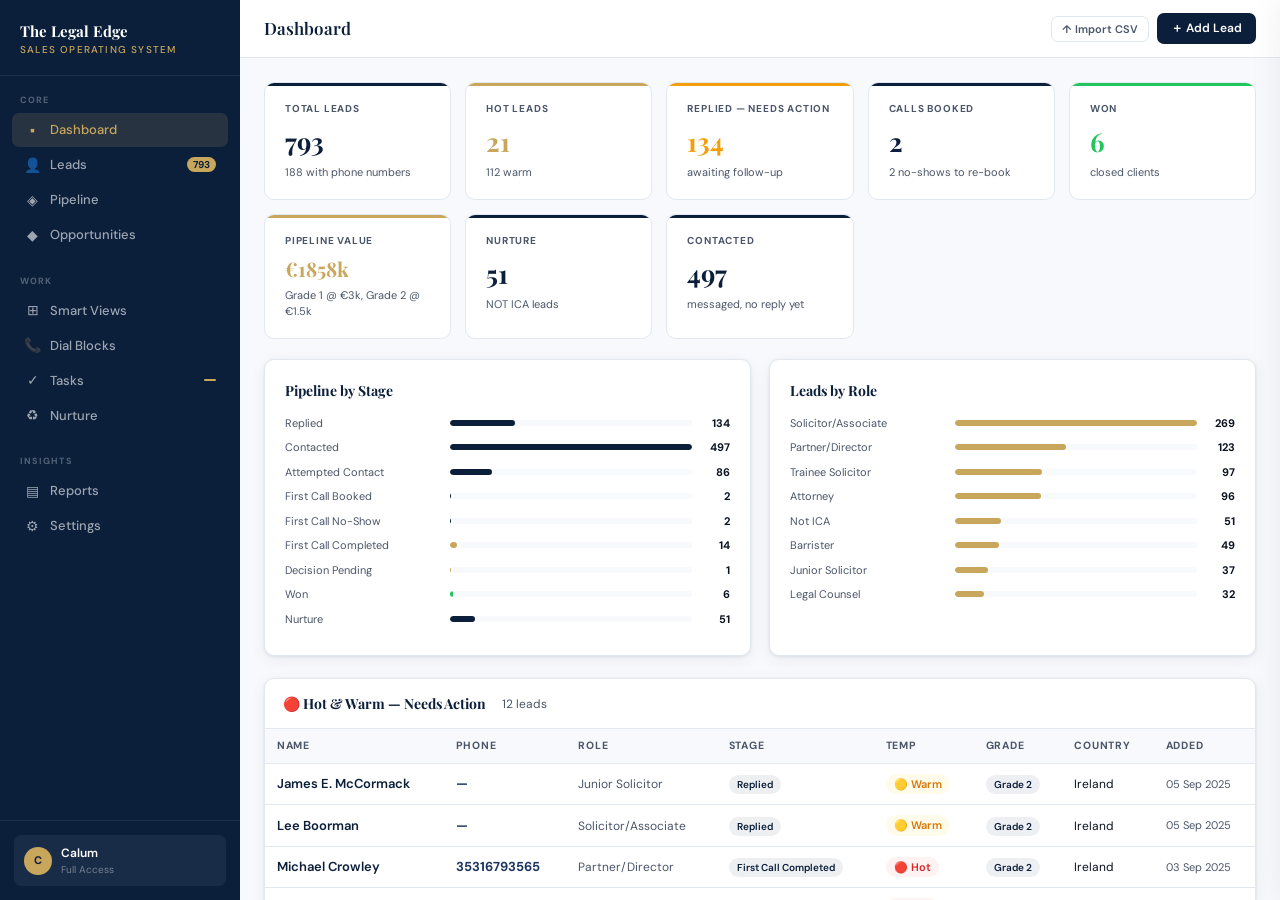
==== CRM.html @ 3993e3dc "Add files via upload" ====
<!DOCTYPE html>
<html lang="en">
<head>
<meta charset="UTF-8"/>
<meta name="viewport" content="width=device-width, initial-scale=1.0"/>
<title>The Legal Edge — CRM</title>
<link href="https://fonts.googleapis.com/css2?family=Playfair+Display:wght@500;600;700&family=DM+Sans:wght@300;400;500;600&display=swap" rel="stylesheet"/>
<style>
*,*::before,*::after{box-sizing:border-box;margin:0;padding:0}
:root{
  --navy:#0B1F3B;--navy2:#1C355E;--gold:#C8A75D;--gold-light:#D4B97A;
  --bg:#F7F9FC;--text:#0B1320;--text2:#4A5568;--border:#E2E8F0;
  --success:#22C55E;--warn:#F59E0B;--error:#EF4444;--white:#FFFFFF;
  --sidebar:240px;--radius:10px;
  --shadow:0 1px 3px rgba(11,31,59,.08),0 4px 16px rgba(11,31,59,.06);
  --shadow-lg:0 8px 32px rgba(11,31,59,.14);
}
html,body{height:100%;font-family:'DM Sans',sans-serif;background:var(--bg);color:var(--text);font-size:14px;line-height:1.5}
button{cursor:pointer;font-family:inherit}input,select,textarea{font-family:inherit}
#app{display:flex;height:100vh;overflow:hidden}
/* SIDEBAR */
#sidebar{width:var(--sidebar);min-width:var(--sidebar);background:var(--navy);display:flex;flex-direction:column;overflow-y:auto;z-index:10}
.sidebar-logo{padding:22px 20px 18px;border-bottom:1px solid rgba(255,255,255,.07)}
.logo-mark{font-family:'Playfair Display',serif;font-size:15px;font-weight:700;color:#fff;line-height:1.2}
.logo-sub{font-size:10px;font-weight:500;color:var(--gold);letter-spacing:.12em;text-transform:uppercase;margin-top:2px}
.sidebar-section{padding:18px 12px 4px}
.sidebar-section-label{font-size:9px;font-weight:700;letter-spacing:.12em;text-transform:uppercase;color:rgba(255,255,255,.3);padding:0 8px;margin-bottom:5px}
.nav-item{display:flex;align-items:center;gap:9px;padding:8px 12px;border-radius:7px;color:rgba(255,255,255,.6);font-size:13px;font-weight:500;cursor:pointer;transition:all .15s;margin-bottom:1px;border:none;background:none;width:100%;text-align:left}
.nav-item:hover{background:rgba(255,255,255,.07);color:#fff}
.nav-item.active{background:rgba(200,167,93,.15);color:var(--gold)}
.nav-icon{font-size:14px;width:17px;text-align:center;flex-shrink:0}
.nav-badge{margin-left:auto;background:var(--gold);color:var(--navy);font-size:10px;font-weight:700;padding:1px 6px;border-radius:20px}
.sidebar-footer{margin-top:auto;padding:14px;border-top:1px solid rgba(255,255,255,.07)}
.user-pill{display:flex;align-items:center;gap:9px;padding:9px 10px;border-radius:7px;background:rgba(255,255,255,.06)}
.user-avatar{width:28px;height:28px;border-radius:50%;background:var(--gold);display:flex;align-items:center;justify-content:center;font-size:11px;font-weight:700;color:var(--navy);flex-shrink:0}
.user-name{font-size:12px;font-weight:600;color:#fff}.user-role{font-size:10px;color:rgba(255,255,255,.4)}
/* MAIN */
#main{flex:1;display:flex;flex-direction:column;overflow:hidden}
#topbar{height:58px;min-height:58px;background:var(--white);border-bottom:1px solid var(--border);display:flex;align-items:center;padding:0 24px;gap:14px;z-index:5}
.topbar-title{font-family:'Playfair Display',serif;font-size:17px;font-weight:600;color:var(--navy)}
.topbar-sub{font-size:12px;color:var(--text2);margin-left:6px}
.topbar-actions{display:flex;align-items:center;gap:8px;margin-left:auto}
.btn{display:inline-flex;align-items:center;gap:6px;padding:7px 14px;border-radius:7px;font-size:12px;font-weight:600;border:none;transition:all .15s;white-space:nowrap}
.btn-primary{background:var(--navy);color:#fff}.btn-primary:hover{background:var(--navy2)}
.btn-gold{background:var(--gold);color:var(--navy)}.btn-gold:hover{background:var(--gold-light)}
.btn-ghost{background:transparent;color:var(--text2);border:1px solid var(--border)}.btn-ghost:hover{background:var(--bg)}
.btn-sm{padding:5px 10px;font-size:11px}
.btn-danger{background:var(--error);color:#fff}
#content{flex:1;overflow-y:auto;padding:24px}
/* CARDS */
.card{background:var(--white);border:1px solid var(--border);border-radius:var(--radius);box-shadow:var(--shadow)}
/* METRIC GRID */
.metric-grid{display:grid;grid-template-columns:repeat(auto-fit,minmax(160px,1fr));gap:14px;margin-bottom:20px}
.metric-card{background:var(--white);border:1px solid var(--border);border-radius:var(--radius);padding:18px 20px;position:relative;overflow:hidden}
.metric-card::before{content:'';position:absolute;top:0;left:0;right:0;height:3px;background:var(--navy)}
.metric-card.gold::before{background:var(--gold)}.metric-card.green::before{background:var(--success)}.metric-card.warn::before{background:var(--warn)}.metric-card.red::before{background:var(--error)}
.metric-label{font-size:10px;font-weight:700;color:var(--text2);text-transform:uppercase;letter-spacing:.08em;margin-bottom:6px}
.metric-value{font-family:'Playfair Display',serif;font-size:26px;font-weight:700;color:var(--navy)}
.metric-value.gold{color:var(--gold)}.metric-value.green{color:var(--success)}.metric-value.warn{color:var(--warn)}.metric-value.red{color:var(--error)}
.metric-sub{font-size:11px;color:var(--text2);margin-top:3px}
/* TABLE */
.table-toolbar{display:flex;align-items:center;gap:8px;padding:14px 18px;border-bottom:1px solid var(--border);flex-wrap:wrap}
.search-wrap{position:relative;flex:1;min-width:180px;max-width:300px}
.search-wrap input{width:100%;padding:7px 10px 7px 30px;border:1px solid var(--border);border-radius:7px;background:var(--bg);font-size:13px;color:var(--text);outline:none;transition:border .15s}
.search-wrap input:focus{border-color:var(--navy)}
.search-icon{position:absolute;left:9px;top:50%;transform:translateY(-50%);color:var(--text2);font-size:13px}
select.filter-sel{padding:7px 10px;border:1px solid var(--border);border-radius:7px;background:var(--bg);font-size:12px;color:var(--text2);outline:none;cursor:pointer}
.table-wrap{overflow-x:auto}
table{width:100%;border-collapse:collapse}
thead th{padding:9px 12px;text-align:left;font-size:10.5px;font-weight:700;letter-spacing:.07em;text-transform:uppercase;color:var(--text2);background:var(--bg);border-bottom:1px solid var(--border);white-space:nowrap;cursor:pointer;user-select:none}
thead th:hover{color:var(--navy)}
tbody tr{border-bottom:1px solid var(--border);transition:background .1s;cursor:pointer}
tbody tr:hover{background:#eef2f8}
tbody td{padding:10px 12px;font-size:13px;color:var(--text);vertical-align:middle}
.td-name{font-weight:600;color:var(--navy)}
.td-phone{font-weight:700;color:var(--navy2);white-space:nowrap}
.td-phone a{color:inherit;text-decoration:none}.td-phone a:hover{color:var(--gold)}
/* BADGES */
.badge{display:inline-flex;align-items:center;padding:2px 8px;border-radius:20px;font-size:11px;font-weight:600;white-space:nowrap}
.badge-hot{background:#fef2f2;color:#dc2626}.badge-warm{background:#fffbeb;color:#d97706}
.badge-cold{background:#eff6ff;color:#2563eb}.badge-unrated{background:var(--bg);color:var(--text2)}
.badge-won{background:#f0fdf4;color:#15803d}.badge-stage{background:rgba(11,31,59,.07);color:var(--navy);font-size:10px}
.badge-pipeline{background:rgba(200,167,93,.12);color:#92700a;font-size:10px}
.pipeline-dot{width:5px;height:5px;border-radius:50%;display:inline-block;margin-right:4px;background:var(--gold)}
/* MODAL */
.modal-overlay{position:fixed;inset:0;background:rgba(11,31,59,.5);display:flex;align-items:center;justify-content:center;z-index:100;padding:16px;opacity:0;pointer-events:none;transition:opacity .2s}
.modal-overlay.open{opacity:1;pointer-events:all}
.modal{background:#fff;border-radius:12px;width:100%;max-width:700px;max-height:90vh;overflow-y:auto;box-shadow:0 20px 60px rgba(11,31,59,.25);transform:translateY(12px);transition:transform .2s}
.modal-overlay.open .modal{transform:translateY(0)}
.modal-header{padding:22px 26px 18px;border-bottom:1px solid var(--border);display:flex;align-items:center;justify-content:space-between;position:sticky;top:0;background:#fff;z-index:2;border-radius:12px 12px 0 0}
.modal-title{font-family:'Playfair Display',serif;font-size:18px;font-weight:700;color:var(--navy)}
.modal-close{background:none;border:none;font-size:18px;color:var(--text2);cursor:pointer;padding:4px 8px;border-radius:6px}
.modal-close:hover{background:var(--bg)}
.modal-body{padding:22px 26px}
.form-grid{display:grid;grid-template-columns:1fr 1fr;gap:14px}
.form-group{display:flex;flex-direction:column;gap:4px}.form-group.full{grid-column:1/-1}
.form-label{font-size:10.5px;font-weight:700;color:var(--text2);text-transform:uppercase;letter-spacing:.07em}
.form-input,.form-select,.form-textarea{padding:8px 11px;border:1px solid var(--border);border-radius:7px;font-size:13px;color:var(--text);background:var(--bg);outline:none;transition:border .15s;width:100%}
.form-input:focus,.form-select:focus,.form-textarea:focus{border-color:var(--navy);background:#fff}
.form-textarea{resize:vertical;min-height:70px}
.form-section{font-size:10.5px;font-weight:700;letter-spacing:.08em;text-transform:uppercase;color:var(--gold);margin:18px 0 10px;padding-bottom:5px;border-bottom:1px solid var(--border)}
.modal-footer{padding:14px 26px;border-top:1px solid var(--border);display:flex;justify-content:flex-end;gap:8px;position:sticky;bottom:0;background:#fff;border-radius:0 0 12px 12px}
/* DETAIL PANEL */
.detail-overlay{position:fixed;inset:0;background:rgba(11,31,59,.4);z-index:90;opacity:0;pointer-events:none;transition:opacity .2s}
.detail-overlay.open{opacity:1;pointer-events:all}
.detail-panel{position:fixed;right:-660px;top:0;bottom:0;width:640px;background:#fff;box-shadow:-6px 0 40px rgba(11,31,59,.15);z-index:95;transition:right .25s cubic-bezier(.4,0,.2,1);display:flex;flex-direction:column;overflow:hidden}
.detail-panel.open{right:0}
.detail-header{padding:20px 22px 16px;background:var(--navy);display:flex;align-items:flex-start;justify-content:space-between}
.detail-name{font-family:'Playfair Display',serif;font-size:19px;font-weight:700;color:#fff}
.detail-meta{font-size:12px;color:rgba(255,255,255,.55);margin-top:3px}
.detail-close{background:none;border:none;color:rgba(255,255,255,.55);font-size:20px;cursor:pointer;padding:2px 5px}
.detail-close:hover{color:#fff}
.detail-body{flex:1;overflow-y:auto}
.detail-tabs{display:flex;border-bottom:1px solid var(--border);background:#fff;position:sticky;top:0;z-index:2}
.detail-tab{padding:11px 16px;font-size:12px;font-weight:600;color:var(--text2);cursor:pointer;border-bottom:2px solid transparent;transition:all .15s;background:none;border-top:none;border-left:none;border-right:none}
.detail-tab:hover{color:var(--navy)}.detail-tab.active{color:var(--navy);border-bottom-color:var(--gold)}
.detail-section{padding:18px 22px}
.detail-grid{display:grid;grid-template-columns:1fr 1fr;gap:10px}
.detail-field{display:flex;flex-direction:column;gap:2px}
.detail-field-label{font-size:10px;font-weight:700;color:var(--text2);text-transform:uppercase;letter-spacing:.07em}
.detail-field-value{font-size:13px;color:var(--text);font-weight:500}
.detail-field-value a{color:var(--navy2);text-decoration:none}.detail-field-value a:hover{color:var(--gold)}
.phone-big{font-size:22px;font-weight:700;color:var(--navy);font-family:'Playfair Display',serif}
.phone-big a{color:inherit;text-decoration:none}.phone-big a:hover{color:var(--gold)}
.detail-divider{height:1px;background:var(--border);margin:0 22px}
.call-log-item{padding:12px 0;border-bottom:1px solid var(--border)}
.call-log-item:last-child{border-bottom:none}
.call-outcome-badge{display:inline-flex;align-items:center;gap:3px;padding:2px 7px;border-radius:12px;font-size:11px;font-weight:600}
.outcome-connected{background:#f0fdf4;color:#15803d}.outcome-vm{background:#fffbeb;color:#92400e}
.outcome-noanswer{background:#f1f5f9;color:#64748b}.outcome-booked{background:rgba(200,167,93,.15);color:#92700a}
.note-item{padding:12px;background:var(--bg);border-radius:7px;margin-bottom:8px;border-left:3px solid var(--gold)}
.note-date{font-size:10px;color:var(--text2);margin-bottom:4px}.note-text{font-size:13px;color:var(--text)}
/* SMART VIEWS */
.smart-view-grid{display:grid;grid-template-columns:repeat(auto-fit,minmax(200px,1fr));gap:12px}
.smart-view-card{background:var(--white);border:1px solid var(--border);border-radius:var(--radius);padding:16px 18px;cursor:pointer;transition:all .15s;display:flex;flex-direction:column;gap:4px}
.smart-view-card:hover{border-color:var(--navy);box-shadow:var(--shadow-lg);transform:translateY(-1px)}
.sv-icon{font-size:20px;margin-bottom:3px}.sv-name{font-size:13px;font-weight:700;color:var(--navy)}
.sv-desc{font-size:11px;color:var(--text2)}.sv-count{font-size:24px;font-weight:700;color:var(--gold);font-family:'Playfair Display',serif;margin-top:3px}
/* PIPELINE */
.pipeline-header{display:flex;gap:10px;align-items:center;margin-bottom:18px;flex-wrap:wrap}
.pipeline-tab{padding:6px 14px;border-radius:20px;font-size:12px;font-weight:600;cursor:pointer;transition:all .15s;border:1px solid var(--border);background:var(--white);color:var(--text2)}
.pipeline-tab:hover{border-color:var(--navy);color:var(--navy)}.pipeline-tab.active{background:var(--navy);color:#fff;border-color:var(--navy)}
.kanban-board{display:flex;gap:12px;overflow-x:auto;padding-bottom:10px}
.kanban-col{min-width:200px;max-width:200px;background:var(--bg);border-radius:var(--radius);border:1px solid var(--border);display:flex;flex-direction:column}
.kanban-col-header{padding:10px 12px;border-bottom:1px solid var(--border);display:flex;align-items:center;justify-content:space-between}
.kanban-col-title{font-size:11px;font-weight:700;color:var(--navy)}.kanban-col-count{background:var(--navy);color:#fff;font-size:10px;font-weight:700;padding:2px 6px;border-radius:10px}
.kanban-cards{padding:8px;display:flex;flex-direction:column;gap:6px;flex:1;overflow-y:auto;max-height:500px}
.kanban-card{background:#fff;border:1px solid var(--border);border-radius:7px;padding:10px 12px;cursor:pointer;transition:all .15s}
.kanban-card:hover{box-shadow:var(--shadow-lg);border-color:var(--navy2)}
.kc-name{font-size:12px;font-weight:700;color:var(--navy);margin-bottom:2px}
.kc-role{font-size:10px;color:var(--text2);margin-bottom:4px}.kc-phone{font-size:11px;font-weight:700;color:var(--navy2)}
.kc-footer{display:flex;justify-content:space-between;align-items:center;margin-top:6px}
/* TASKS */
.task-item{display:flex;align-items:flex-start;gap:10px;padding:12px 16px;border-bottom:1px solid var(--border);transition:background .1s}
.task-item:hover{background:var(--bg)}
.task-check{width:17px;height:17px;border:2px solid var(--border);border-radius:4px;flex-shrink:0;cursor:pointer;margin-top:1px;transition:all .15s;display:flex;align-items:center;justify-content:center;font-size:10px}
.task-check.done{background:var(--success);border-color:var(--success);color:#fff}
.task-check:hover{border-color:var(--navy)}
.task-content{flex:1}.task-title{font-size:13px;font-weight:600;color:var(--text)}.task-title.done{text-decoration:line-through;color:var(--text2)}
.task-meta{font-size:11px;color:var(--text2);margin-top:2px}
.task-due{font-size:11px;font-weight:600;padding:1px 7px;border-radius:12px}
.task-due.overdue{background:#fef2f2;color:var(--error)}.task-due.today{background:#fffbeb;color:var(--warn)}.task-due.upcoming{background:#f0fdf4;color:#15803d}
/* REPORTS */
.report-grid{display:grid;grid-template-columns:1fr 1fr;gap:18px}
.report-chart-bar{display:flex;flex-direction:column;gap:7px;padding:18px}
.chart-row{display:flex;align-items:center;gap:8px}
.chart-label{font-size:11px;color:var(--text2);width:150px;flex-shrink:0;overflow:hidden;text-overflow:ellipsis;white-space:nowrap}
.chart-bar-wrap{flex:1;height:7px;background:var(--bg);border-radius:4px;overflow:hidden}
.chart-bar{height:100%;border-radius:4px;background:var(--navy)}
.chart-bar.gold{background:var(--gold)}.chart-bar.success{background:var(--success)}
.chart-val{font-size:11px;font-weight:700;color:var(--text);width:36px;text-align:right;flex-shrink:0}
/* GRADE BADGES */
.grade-1{background:rgba(200,167,93,.15);color:#92700a;font-size:10px}
.grade-2{background:rgba(28,53,94,.08);color:var(--navy);font-size:10px}
.grade-3{background:#f1f5f9;color:#64748b;font-size:10px}
/* EMPTY */
.empty-state{text-align:center;padding:50px 20px;color:var(--text2)}
.empty-icon{font-size:36px;margin-bottom:10px;opacity:.4}.empty-text{font-size:13px;font-weight:500}
/* TOAST */
#toast{position:fixed;bottom:20px;right:20px;z-index:999;display:flex;flex-direction:column;gap:7px;pointer-events:none}
.toast-item{background:var(--navy);color:#fff;padding:10px 16px;border-radius:9px;font-size:12px;font-weight:500;box-shadow:var(--shadow-lg);animation:slideIn .2s ease;border-left:3px solid var(--gold)}
@keyframes slideIn{from{transform:translateX(60px);opacity:0}to{transform:translateX(0);opacity:1}}
::-webkit-scrollbar{width:4px;height:4px}::-webkit-scrollbar-track{background:transparent}::-webkit-scrollbar-thumb{background:rgba(11,31,59,.15);border-radius:10px}
.page{display:none}.page.active{display:block}
.section-header{display:flex;align-items:center;justify-content:space-between;margin-bottom:14px}
.section-title{font-size:14px;font-weight:700;color:var(--navy);font-family:'Playfair Display',serif}
.dash-grid{display:grid;grid-template-columns:1fr 1fr;gap:18px;margin-bottom:22px}
.stage-bar-row{display:flex;align-items:center;gap:10px;margin-bottom:8px}
.stage-bar-label{font-size:11px;color:var(--text2);width:155px;flex-shrink:0;overflow:hidden;text-overflow:ellipsis;white-space:nowrap}
.stage-bar-track{flex:1;height:6px;background:var(--bg);border-radius:4px;overflow:hidden}
.stage-bar-fill{height:100%;background:var(--navy);border-radius:4px}
.stage-bar-fill.gold{background:var(--gold)}.stage-bar-fill.success{background:var(--success)}
.stage-bar-count{font-size:11px;font-weight:700;color:var(--text);width:28px;text-align:right;flex-shrink:0}
@media(max-width:900px){:root{--sidebar:0px}#sidebar{display:none}.dash-grid,.report-grid{grid-template-columns:1fr}.form-grid{grid-template-columns:1fr}.detail-panel{width:100%;right:-100%}}

/* DRAG AND DROP */
.kanban-card.dragging{opacity:.4;transform:scale(.97);border:2px dashed var(--gold);}
.kanban-col.drag-over .kanban-cards{background:rgba(200,167,93,.08);border-radius:8px;}
.kanban-col.drag-over{border-color:var(--gold);}
.kanban-card{cursor:grab;}
.kanban-card:active{cursor:grabbing;}
/* PHONE COPY BUTTON */
.phone-copy{
  display:inline-flex;align-items:center;gap:6px;
  background:rgba(11,31,59,.06);border:1px solid var(--border);
  border-radius:7px;padding:4px 10px;cursor:pointer;
  font-size:13px;font-weight:700;color:var(--navy2);
  transition:all .15s;text-decoration:none;
}
.phone-copy:hover{background:var(--gold);color:var(--navy);border-color:var(--gold);}
.phone-copy-sm{font-size:12px;font-weight:700;color:var(--navy2);cursor:pointer;text-decoration:none;}
.phone-copy-sm:hover{color:var(--gold);}
/* FILTER COUNT BANNER */
.filter-count-bar{
  padding:7px 18px;background:rgba(200,167,93,.1);border-bottom:1px solid rgba(200,167,93,.25);
  font-size:12px;font-weight:700;color:var(--navy);display:none;
}
.filter-count-bar.visible{display:block;}
/* CALL OUTCOME PILLS */
.outcome-pill{display:inline-flex;align-items:center;gap:5px;padding:3px 10px;border-radius:20px;font-size:11px;font-weight:700;}
.outcome-no-answer{background:#f1f5f9;color:#64748b;}
.outcome-voicemail{background:#fef9ee;color:#b45309;}
.outcome-spoke{background:#eff6ff;color:#1d4ed8;}
.outcome-booked{background:rgba(200,167,93,.15);color:#92700a;}
.outcome-not-interested{background:#fef2f2;color:#b91c1c;}
.outcome-callback{background:#f0fdf4;color:#15803d;}
/* VA MODE EXIT BUTTON */
#va-exit-btn{display:none;align-items:center;gap:7px;padding:6px 13px;background:#fff8e1;border:1.5px solid #f59e0b;border-radius:7px;font-size:12px;font-weight:700;color:#92400e;cursor:pointer;transition:all .15s;white-space:nowrap;}
#va-exit-btn:hover{background:#fef3c7;border-color:#d97706;color:#78350f;}
#va-exit-btn.visible{display:inline-flex;}
/* AUTO SYNC INDICATOR */
#sync-indicator{display:none;align-items:center;gap:6px;font-size:11px;font-weight:600;color:var(--text2);padding:4px 11px;border-radius:20px;border:1px solid var(--border);background:var(--bg);white-space:nowrap;}
#sync-indicator.visible{display:inline-flex;}
#sync-indicator.syncing{color:#16a34a;border-color:#86efac;background:#f0fdf4;}
.sync-dot{width:6px;height:6px;border-radius:50%;background:currentColor;flex-shrink:0;}
@keyframes syncPulse{0%,100%{opacity:1}50%{opacity:.25}}
.sync-dot.active{animation:syncPulse .9s ease-in-out infinite;}
</style>
</head>
<body>
<div id="app">
<nav id="sidebar">
  <div class="sidebar-logo">
    <div class="logo-mark">The Legal Edge</div>
    <div class="logo-sub">Sales Operating System</div>
  </div>
  <div class="sidebar-section">
    <div class="sidebar-section-label">Core</div>
    <button class="nav-item active" onclick="showPage('dashboard')"><span class="nav-icon">▪</span>Dashboard</button>
    <button class="nav-item" onclick="showPage('leads')"><span class="nav-icon">👤</span>Leads<span class="nav-badge" id="badge-leads">0</span></button>
    <button class="nav-item" onclick="showPage('pipeline')"><span class="nav-icon">◈</span>Pipeline</button>
    <button class="nav-item" onclick="showPage('opportunities')"><span class="nav-icon">◆</span>Opportunities</button>
  </div>
  <div class="sidebar-section">
    <div class="sidebar-section-label">Work</div>
    <button class="nav-item" onclick="showPage('smartviews')"><span class="nav-icon">⊞</span>Smart Views</button>
    <button class="nav-item" onclick="showPage('dialblocks')"><span class="nav-icon">📞</span>Dial Blocks</button>
    <button class="nav-item" onclick="showPage('tasks')"><span class="nav-icon">✓</span>Tasks<span class="nav-badge" id="badge-tasks">0</span></button>
    <button class="nav-item" onclick="showPage('nurture')"><span class="nav-icon">♻</span>Nurture</button>
  </div>
  <div class="sidebar-section">
    <div class="sidebar-section-label">Insights</div>
    <button class="nav-item" onclick="showPage('reports')"><span class="nav-icon">▤</span>Reports</button>
    <button class="nav-item" onclick="showPage('settings')"><span class="nav-icon">⚙</span>Settings</button>
  </div>
  <div class="sidebar-footer">
    <div class="user-pill">
      <div class="user-avatar" id="user-avatar">C</div>
      <div><div class="user-name" id="user-display-name">Calum</div><div class="user-role" id="user-display-role">Full Access</div></div>
    </div>
  </div>
</nav>
<div id="main">
  <div id="topbar">
    <div>
      <div class="topbar-title" id="topbar-title">Dashboard</div>
    </div>
    <div class="topbar-actions" id="topbar-actions">
      <button id="va-exit-btn" onclick="exitVAMode()">⚠ VA Mode Active — Exit to Full Access</button>
      <div id="sync-indicator"><span class="sync-dot" id="sync-dot"></span><span id="sync-label">Connecting…</span></div>
      <button class="btn btn-ghost btn-sm" onclick="openImport()">↑ Import CSV</button>
      <button class="btn btn-primary" onclick="openAddLead()">＋ Add Lead</button>
    </div>
  </div>
  <div id="content">

    <!-- DASHBOARD -->
    <div class="page active" id="page-dashboard">
      <div class="metric-grid" id="metric-grid"></div>
      <div class="dash-grid">
        <div class="card" style="padding:20px">
          <div class="section-header"><div class="section-title">Pipeline by Stage</div></div>
          <div id="stage-bars"></div>
        </div>
        <div class="card" style="padding:20px">
          <div class="section-header"><div class="section-title">Leads by Role</div></div>
          <div id="role-bars"></div>
        </div>
      </div>
      <div class="card">
        <div class="table-toolbar">
          <span class="section-title">🔴 Hot &amp; Warm — Needs Action</span>
          <span style="font-size:12px;color:var(--text2);margin-left:8px" id="hot-count"></span>
        </div>
        <div class="table-wrap"><table><thead><tr><th>Name</th><th>Phone</th><th>Role</th><th>Stage</th><th>Temp</th><th>Grade</th><th>Country</th><th>Added</th></tr></thead>
        <tbody id="dash-hot-tbody"></tbody></table></div>
      </div>
    </div>

    <!-- LEADS -->
    <div class="page" id="page-leads">
      <div class="card">
        <div id="filter-count-bar" style="padding:8px 18px 0;font-size:12px;font-weight:700;color:var(--navy);display:none">
          <span id="filter-count-text"></span>
        </div>
        <div class="table-toolbar">
          <div class="search-wrap"><span class="search-icon">🔍</span><input type="text" id="lead-search" placeholder="Search name, email, role…" oninput="leadsPage=1;renderLeadsTable()"/></div>
          <select class="filter-sel" id="filter-pipeline" onchange="leadsPage=1;renderLeadsTable()"><option value="">All Pipelines</option></select>
          <select class="filter-sel" id="filter-stage" onchange="leadsPage=1;renderLeadsTable()"><option value="">All Stages</option></select>
          <select class="filter-sel" id="filter-temp" onchange="leadsPage=1;renderLeadsTable()"><option value="">All Temps</option><option>Hot</option><option>Warm</option><option>Cold</option><option>Unrated</option></select>
          <select class="filter-sel" id="filter-role" onchange="leadsPage=1;renderLeadsTable()"><option value="">All Roles</option></select>
          <select class="filter-sel" id="filter-country" onchange="leadsPage=1;renderLeadsTable()"><option value="">All Countries</option></select>
          <select class="filter-sel" id="filter-grade" onchange="leadsPage=1;renderLeadsTable()"><option value="">All Grades</option><option>Grade 1</option><option>Grade 2</option><option>Grade 3</option></select>
          <button class="btn btn-ghost btn-sm" onclick="clearFilters()">✕ Clear</button>
          <button class="btn btn-ghost btn-sm" onclick="exportCSV()">↓ Export</button>
          <button class="btn btn-primary btn-sm" onclick="openAddLead()">＋ Lead</button>
        </div>
        <div class="filter-count-bar" id="filter-count-bar"></div>
        <div class="table-wrap"><table>
          <thead><tr>
            <th onclick="sortTable('name')">Name ↕</th>
            <th style="color:var(--gold)">📞 Phone</th>
            <th>Email</th>
            <th onclick="sortTable('role')">Role ↕</th>
            <th onclick="sortTable('pipeline')">Pipeline ↕</th>
            <th onclick="sortTable('stage')">Stage ↕</th>
            <th onclick="sortTable('temperature')">Temp ↕</th>
            <th>Grade</th>
            <th>Country</th>
            <th onclick="sortTable('added')">Added ↕</th>
            <th></th>
          </tr></thead>
          <tbody id="leads-tbody"></tbody>
        </table></div>
        <div id="leads-pagination" style="padding:12px 18px;font-size:12px;color:var(--text2);border-top:1px solid var(--border);display:flex;align-items:center;gap:10px">
          <span id="pagination-info"></span>
          <button class="btn btn-ghost btn-sm" id="btn-prev" onclick="leadsPage--;renderLeadsTable()">← Prev</button>
          <button class="btn btn-ghost btn-sm" id="btn-next" onclick="leadsPage++;renderLeadsTable()">Next →</button>
        </div>
      </div>
    </div>

    <!-- PIPELINE -->
    <div class="page" id="page-pipeline">
      <div class="pipeline-header" id="pipeline-tabs"></div>
      <div class="kanban-board" id="kanban-board"></div>
    </div>

    <!-- OPPORTUNITIES -->
    <div class="page" id="page-opportunities">
      <div class="metric-grid" id="opp-metrics"></div>
      <div class="card">
        <div class="table-toolbar">
          <span class="section-title">Active Opportunities</span>
          <select class="filter-sel" id="filter-opp-pipeline" onchange="renderOpps()" style="margin-left:auto"><option value="">All Pipelines</option></select>
        </div>
        <div class="table-wrap"><table><thead><tr>
          <th>Lead</th><th>Role</th><th>Pipeline</th><th>Stage</th><th>Grade</th><th>Deal Value</th><th>Revenue Potential</th><th>Temp</th><th>Country</th>
        </tr></thead><tbody id="opp-tbody"></tbody></table></div>
      </div>
    </div>

    <!-- SMART VIEWS -->
    <div class="page" id="page-smartviews">
      <div style="margin-bottom:18px">
        <div class="section-title" style="font-size:17px;margin-bottom:5px">Smart Views</div>
        <div style="font-size:12px;color:var(--text2)">Pre-filtered views based on your actual lead data. Click any view to see the list.</div>
      </div>
      <div class="smart-view-grid" id="smart-view-grid"></div>
      <div style="margin-top:24px" id="sv-result-wrap" style="display:none">
        <div class="section-header"><div class="section-title" id="sv-result-title">Select a view above</div><span id="sv-result-sub" style="font-size:12px;color:var(--text2)"></span></div>
        <div class="card" id="sv-results" style="display:none">
          <div class="table-wrap"><table><thead><tr>
            <th>Name</th><th style="color:var(--gold)">📞 Phone</th><th>Email</th><th>Role</th><th>Stage</th><th>Temp</th><th>Grade</th><th>Country</th><th>Notes</th>
          </tr></thead><tbody id="sv-tbody"></tbody></table></div>
        </div>
      </div>
    </div>

    <!-- DIAL BLOCKS -->
    <div class="page" id="page-dialblocks">
      <div style="margin-bottom:18px">
        <div class="section-title" style="font-size:17px;margin-bottom:5px">📞 Dial Block Builder</div>
        <div style="font-size:12px;color:var(--text2)">Filter your leads and build a targeted call list. Phone numbers are front and centre.</div>
      </div>
      <div class="card" style="padding:18px;margin-bottom:18px">
        <div style="display:grid;grid-template-columns:repeat(auto-fit,minmax(150px,1fr));gap:10px">
          <div class="form-group"><label class="form-label">Pipeline</label><select class="form-select" id="db-pipeline" onchange="renderDialBlock()"><option value="">All</option></select></div>
          <div class="form-group"><label class="form-label">Stage</label><select class="form-select" id="db-stage" onchange="renderDialBlock()"><option value="">All</option></select></div>
          <div class="form-group"><label class="form-label">Temperature</label><select class="form-select" id="db-temp" onchange="renderDialBlock()"><option value="">All</option><option>Hot</option><option>Warm</option><option>Cold</option><option>Unrated</option></select></div>
          <div class="form-group"><label class="form-label">Country</label><select class="form-select" id="db-country" onchange="renderDialBlock()"><option value="">All</option></select></div>
          <div class="form-group"><label class="form-label">Role</label><select class="form-select" id="db-role" onchange="renderDialBlock()"><option value="">All</option></select></div>
          <div class="form-group"><label class="form-label">Grade</label><select class="form-select" id="db-grade" onchange="renderDialBlock()"><option value="">All</option><option>Grade 1</option><option>Grade 2</option><option>Grade 3</option></select></div>
          <div class="form-group"><label class="form-label">Has Phone Only</label><select class="form-select" id="db-hasphone" onchange="renderDialBlock()"><option value="">All</option><option value="yes">Has Phone</option></select></div>
        </div>
      </div>
      <div class="card">
        <div class="table-toolbar">
          <span id="db-count" style="font-size:13px;font-weight:700;color:var(--navy)">0 leads</span>
          <span style="font-size:12px;color:var(--text2);margin-left:6px">in this dial block</span>
          <button class="btn btn-ghost btn-sm" onclick="exportDialBlock()" style="margin-left:auto">↓ Export List</button>
        </div>
        <div class="table-wrap"><table><thead><tr>
          <th>#</th><th>Name</th><th style="font-size:12px;color:var(--gold);background:#fffdf5">📞 PHONE</th>
          <th>Email</th><th>Role</th><th>Stage</th><th>Temp</th><th>Grade</th><th>Country</th><th>Log Call</th>
        </tr></thead><tbody id="dialblock-tbody"></tbody></table></div>
      </div>
    </div>

    <!-- TASKS -->
    <div class="page" id="page-tasks">
      <div style="display:grid;grid-template-columns:repeat(auto-fit,minmax(130px,1fr));gap:12px;margin-bottom:18px">
        <div class="metric-card red"><div class="metric-label">Overdue</div><div class="metric-value red" id="task-overdue-count" style="font-size:22px">0</div></div>
        <div class="metric-card warn"><div class="metric-label">Due Today</div><div class="metric-value warn" id="task-today-count" style="font-size:22px">0</div></div>
        <div class="metric-card"><div class="metric-label">This Week</div><div class="metric-value" id="task-week-count" style="font-size:22px">0</div></div>
        <div class="metric-card green"><div class="metric-label">Completed</div><div class="metric-value green" id="task-done-count" style="font-size:22px">0</div></div>
      </div>
      <div class="card">
        <div class="table-toolbar"><span class="section-title">All Tasks</span><button class="btn btn-primary btn-sm" onclick="openAddTask()" style="margin-left:auto">＋ Task</button></div>
        <div id="tasks-list"></div>
      </div>
    </div>

    <!-- NURTURE -->
    <div class="page" id="page-nurture">
      <div style="margin-bottom:18px">
        <div class="section-title" style="font-size:17px;margin-bottom:5px">Nurture Pipeline</div>
        <div style="font-size:12px;color:var(--text2)" id="nurture-sub"></div>
      </div>
      <div class="card"><div class="table-wrap"><table><thead><tr>
        <th>Name</th><th>Phone</th><th>Email</th><th>Role</th><th>Lead Type</th><th>Added</th><th>Notes</th><th>Actions</th>
      </tr></thead><tbody id="nurture-tbody"></tbody></table></div></div>
    </div>

    <!-- REPORTS -->
    <div class="page" id="page-reports">
      <div class="report-grid" id="report-grid"></div>
    </div>

    <!-- SETTINGS -->
    <div class="page" id="page-settings">
      <div style="max-width:560px">
        <div class="section-title" style="font-size:17px;margin-bottom:18px">Settings</div>
        <div class="card" style="padding:20px;margin-bottom:14px">
          <div class="form-section" style="margin-top:0">User Profile</div>
          <div class="form-grid">
            <div class="form-group"><label class="form-label">Your Name</label><input class="form-input" id="settings-name" value="Calum"/></div>
            <div class="form-group"><label class="form-label">Role</label><select class="form-select" id="settings-role"><option value="owner">Owner (Full Access)</option><option value="va">VA (Limited Access)</option></select></div>
          </div>
          <div style="margin-top:14px"><button class="btn btn-primary" onclick="saveSettings()">Save Settings</button></div>
        </div>
        <div class="card" style="padding:20px;margin-bottom:14px">
          <div class="form-section" style="margin-top:0">Data Management</div>
          <div style="display:flex;gap:8px;flex-wrap:wrap">
            <button class="btn btn-ghost btn-sm" onclick="exportCSV()">↓ Export All Leads CSV</button>
            <button class="btn btn-ghost btn-sm" onclick="openImport()">↑ Import CSV</button>
            <button class="btn btn-danger btn-sm" onclick="confirmClear()">⚠ Clear All Data</button>
          </div>
        </div>
        <div class="card" style="padding:20px">
          <div class="form-section" style="margin-top:0">Data Summary</div>
          <div id="settings-stats" style="font-size:13px;color:var(--text2);line-height:2"></div>
        </div>
        <div class="card" style="padding:20px;margin-top:14px;border-left:3px solid #3ecf8e">
          <div class="form-section" style="margin-top:0;color:#15803d">⚡ Supabase Backend</div>
          <div id="sb-status-bar" style="padding:8px 12px;border-radius:7px;font-size:12px;font-weight:600;margin-bottom:14px;background:#f0fdf4;color:#15803d;display:none">✅ Connected to Supabase</div>
          <div id="sb-offline-bar" style="padding:8px 12px;border-radius:7px;font-size:12px;font-weight:600;margin-bottom:14px;background:#fff7ed;color:#c2410c">⚠️ Running offline (localStorage only) — fill in credentials below to go live</div>
          <div class="form-grid">
            <div class="form-group full"><label class="form-label">Supabase Project URL</label><input class="form-input" id="sb-url" placeholder="https://xxxx.supabase.co" style="font-family:monospace;font-size:12px"/></div>
            <div class="form-group full"><label class="form-label">Supabase Anon/Public Key</label><input class="form-input" id="sb-key" placeholder="eyJhbGciOiJIUzI1NiIs..." type="password" style="font-family:monospace;font-size:12px"/></div>
          </div>
          <div style="display:flex;gap:8px;flex-wrap:wrap;margin-top:12px">
            <button class="btn btn-primary" onclick="saveSupabaseConfig()" style="background:#3ecf8e;color:#fff">💾 Save & Connect</button>
            <button class="btn btn-ghost btn-sm" onclick="SB.pull().then(()=>{renderPage(currentActivePage());updateBadges();})" id="btn-sb-pull">⬇ Pull from Supabase</button>
            <button class="btn btn-ghost btn-sm" onclick="SB.push()" id="btn-sb-push">⬆ Push to Supabase</button>
            <button class="btn btn-ghost btn-sm" onclick="testSupabase()">🔌 Test Connection</button>
          </div>
          <div style="margin-top:16px;padding:14px;background:#f8fafc;border-radius:8px;border:1px solid #e2e8f0">
            <div style="font-size:11px;font-weight:700;color:#64748b;text-transform:uppercase;letter-spacing:.07em;margin-bottom:8px">Setup SQL — run this once in Supabase SQL Editor</div>
            <pre id="sb-sql" style="font-size:11px;color:#0f172a;line-height:1.6;overflow-x:auto;white-space:pre-wrap;cursor:pointer" onclick="copySql()" title="Click to copy">create table if not exists tle_leads    (id bigint primary key, data jsonb);
create table if not exists tle_tasks    (id bigint primary key, data jsonb);
create table if not exists tle_calls    (id bigint primary key, data jsonb);
create table if not exists tle_notes    (id bigint primary key, data jsonb);
create table if not exists tle_settings (id bigint primary key, data jsonb);

-- Allow public read/write (adjust with RLS when adding auth)
alter table tle_leads    enable row level security;
alter table tle_tasks    enable row level security;
alter table tle_calls    enable row level security;
alter table tle_notes    enable row level security;
alter table tle_settings enable row level security;

create policy "allow all" on tle_leads    for all using (true) with check (true);
create policy "allow all" on tle_tasks    for all using (true) with check (true);
create policy "allow all" on tle_calls    for all using (true) with check (true);
create policy "allow all" on tle_notes    for all using (true) with check (true);
create policy "allow all" on tle_settings for all using (true) with check (true);</pre>
            <button class="btn btn-ghost btn-sm" onclick="copySql()" style="margin-top:6px">📋 Copy SQL</button>
          </div>
          <div style="margin-top:12px;font-size:12px;color:var(--text2);line-height:1.7">
            <strong>How it works:</strong> Every time you save a lead, log a call, or update a task — the change writes to localStorage instantly (so the UI stays fast) and also syncs to Supabase in the background. Your VA opens the same HTML file, enters the same credentials, and sees the same data. Use <strong>⬇ Pull</strong> to fetch latest data from Supabase on any device.
          </div>
        </div>
        <div class="card" style="padding:20px;margin-top:14px;border-left:3px solid var(--gold)">
          <div class="form-section" style="margin-top:0">VA Access Guide</div>
          <div style="font-size:13px;color:var(--text);line-height:1.8">
            <p style="margin-bottom:12px;color:var(--text2);font-size:12px">How your VA should use this CRM safely:</p>
            <div style="display:grid;gap:10px">
              <div style="padding:12px;background:var(--bg);border-radius:8px">
                <div style="font-weight:700;color:var(--navy);margin-bottom:4px">📂 Opening the file</div>
                <div style="font-size:12px;color:var(--text2)">Send your VA the HTML file once. They open it in Chrome or Edge, go to <strong>Settings → Supabase Backend</strong>, paste the Project URL and Anon Key you share with them, and click <strong>Save &amp; Connect</strong>. From that point they're working on the same live database as you.</div>
              </div>
              <div style="padding:12px;background:var(--bg);border-radius:8px">
                <div style="font-weight:700;color:var(--navy);margin-bottom:4px">👤 Adding leads</div>
                <div style="font-size:12px;color:var(--text2)">Use the ＋ Add Lead button. Or import via CSV. Duplicate detection runs automatically on phone and email.</div>
              </div>
              <div style="padding:12px;background:var(--bg);border-radius:8px">
                <div style="font-weight:700;color:var(--navy);margin-bottom:4px">📋 Updating stages</div>
                <div style="font-size:12px;color:var(--text2)">Click any lead to open the detail panel → Edit Lead → update the Stage field. Or drag cards on the Pipeline Board.</div>
              </div>
              <div style="padding:12px;background:var(--bg);border-radius:8px">
                <div style="font-weight:700;color:var(--navy);margin-bottom:4px">📞 Logging calls</div>
                <div style="font-size:12px;color:var(--text2)">Click the 📞 button on any lead row or inside the detail panel. Select the outcome, add notes, set next follow-up date.</div>
              </div>
              <div style="padding:12px;background:#f0fdf4;border-radius:8px;border:1px solid #bbf7d0">
                <div style="font-weight:700;color:#15803d;margin-bottom:6px">🔐 How your VA logs in</div>
                <div style="font-size:12px;color:#166534;line-height:1.7">
                  Once Supabase is connected, your VA's "login" is simply the <strong>same Project URL and Anon Key</strong> you use. There's no separate username or password system needed at this stage.<br><br>
                  <strong>Step-by-step for your VA:</strong><br>
                  1. Download the CRM HTML file (you send it once — it never changes)<br>
                  2. Open it in Chrome or Edge<br>
                  3. Go to <strong>Settings → Supabase Backend</strong><br>
                  4. Paste the Project URL and Anon Key you share with them<br>
                  5. Click <strong>Save &amp; Connect</strong> — the app reloads and pulls live data<br><br>
                  From that point: every lead they add, every call they log, every stage they update — appears on your screen instantly the next time you open the CRM (or hit Pull).<br><br>
                  <strong>VA permissions:</strong> Switch their Role to <em>VA</em> in the User Profile section above. This hides revenue figures, the Reports tab, and Settings — they only see what they need to work.
                </div>
              </div>
              
              
            </div>
          </div>
        </div>
      </div>
    </div>

  </div>
</div>
</div>

<!-- ADD/EDIT LEAD MODAL -->
<div class="modal-overlay" id="modal-lead">
<div class="modal">
  <div class="modal-header"><div class="modal-title" id="modal-lead-title">Add Lead</div><button class="modal-close" onclick="closeModal('modal-lead')">✕</button></div>
  <div class="modal-body">
    <input type="hidden" id="lead-edit-id"/>
    <div class="form-section" style="margin-top:0">Contact</div>
    <div class="form-grid">
      <div class="form-group"><label class="form-label">Full Name *</label><input class="form-input" id="f-name" placeholder="James McCormack"/></div>
      <div class="form-group"><label class="form-label">Phone</label><input class="form-input" id="f-phone" placeholder="+353 87 123 4567"/></div>
      <div class="form-group"><label class="form-label">Email</label><input class="form-input" id="f-email" type="email"/></div>
      <div class="form-group"><label class="form-label">LinkedIn</label><input class="form-input" id="f-linkedin" placeholder="linkedin.com/in/..."/></div>
      <div class="form-group"><label class="form-label">Company / Firm</label><input class="form-input" id="f-company"/></div>
      <div class="form-group"><label class="form-label">Role</label><select class="form-select" id="f-role"><option value="">Select…</option><option>Solicitor/Associate</option><option>Partner/Director</option><option>Trainee Solicitor</option><option>Junior Solicitor</option><option>Barrister</option><option>Attorney</option><option>Legal Counsel</option><option>Finance Professional</option><option>Chairman</option><option>Law Student</option><option>Other</option></select></div>
      <div class="form-group"><label class="form-label">Seniority</label><select class="form-select" id="f-seniority"><option value="">Select…</option><option>Junior</option><option>Mid-Level</option><option>Senior</option><option>C-Suite</option></select></div>
      <div class="form-group"><label class="form-label">Lead Grade</label><select class="form-select" id="f-grade"><option value="">Ungraded</option><option>Grade 1</option><option>Grade 2</option><option>Grade 3</option></select></div>
    </div>
    <div class="form-section">Location</div>
    <div class="form-grid">
      <div class="form-group"><label class="form-label">City</label><input class="form-input" id="f-city"/></div>
      <div class="form-group"><label class="form-label">Country</label><input class="form-input" id="f-country" placeholder="Ireland"/></div>
    </div>
    <div class="form-section">Pipeline &amp; Classification</div>
    <div class="form-grid">
      <div class="form-group"><label class="form-label">Pipeline *</label><select class="form-select" id="f-pipeline"><option value="">Select…</option><option>Inbound</option><option>Outbound</option><option>Referral</option><option>Nurture</option><option>Reactivation</option><option>Closed</option></select></div>
      <div class="form-group"><label class="form-label">Stage *</label><select class="form-select" id="f-stage"><option value="">Select…</option><option>Untouched</option><option>Attempted Contact</option><option>Contacted</option><option>Replied</option><option>Qualified</option><option>First Call Booked</option><option>First Call Showed</option><option>First Call No-Show</option><option>First Call Completed</option><option>Second Call Booked</option><option>Second Call Completed</option><option>Decision Pending</option><option>Won</option><option>Lost</option><option>Nurture</option><option>Future Follow-Up</option><option>Cold</option></select></div>
      <div class="form-group"><label class="form-label">Temperature</label><select class="form-select" id="f-temperature"><option value="Unrated">Unrated</option><option value="Hot">🔴 Hot</option><option value="Warm">🟡 Warm</option><option value="Cold">🔵 Cold</option></select></div>
      <div class="form-group"><label class="form-label">Source</label><select class="form-select" id="f-source"><option value="LinkedIn / Dripify">LinkedIn / Dripify</option><option>Website Form</option><option>Referral</option><option>Cold Outreach</option><option>Event</option><option>Manual</option></select></div>
      <div class="form-group"><label class="form-label">Deal Value (€)</label><input class="form-input" id="f-dealvalue" type="number" placeholder="0"/></div>
      <div class="form-group"><label class="form-label">Revenue Potential (€)</label><input class="form-input" id="f-revenue" type="number" placeholder="0"/></div>
    </div>
    <div class="form-section">Notes</div>
    <div class="form-grid">
      <div class="form-group full"><label class="form-label">Notes</label><textarea class="form-textarea" id="f-notes"></textarea></div>
      <div class="form-group full"><label class="form-label">Objections</label><textarea class="form-textarea" id="f-objections" style="min-height:55px"></textarea></div>
    </div>
  </div>
  <div class="modal-footer">
    <button class="btn btn-ghost" onclick="closeModal('modal-lead')">Cancel</button>
    <button class="btn btn-primary" onclick="saveLead()">Save Lead</button>
  </div>
</div>
</div>

<!-- LOG CALL MODAL -->
<div class="modal-overlay" id="modal-call">
<div class="modal" style="max-width:500px">
  <div class="modal-header"><div class="modal-title">📞 Log Call</div><button class="modal-close" onclick="closeModal('modal-call')">✕</button></div>
  <div class="modal-body">
    <input type="hidden" id="call-lead-id"/>
    <div style="background:var(--bg);border-radius:8px;padding:12px 14px;margin-bottom:16px;display:flex;align-items:center;gap:10px">
      <div style="font-size:20px">👤</div>
      <div>
        <div id="call-lead-name" style="font-weight:700;color:var(--navy);font-size:14px">—</div>
        <div id="call-lead-phone-display" style="font-size:13px;font-weight:700;color:var(--navy2)">—</div>
      </div>
    </div>
    <div class="form-section" style="margin-top:0">Call Outcome *</div>
    <div style="display:grid;grid-template-columns:1fr 1fr 1fr;gap:8px;margin-bottom:16px" id="outcome-buttons">
      <button type="button" class="outcome-btn" data-val="No Answer" onclick="selectOutcome(this)" style="padding:10px 8px;border-radius:8px;border:1px solid var(--border);background:var(--bg);font-size:12px;font-weight:600;cursor:pointer;transition:all .15s;">📵 No Answer</button>
      <button type="button" class="outcome-btn" data-val="Left Voicemail" onclick="selectOutcome(this)" style="padding:10px 8px;border-radius:8px;border:1px solid var(--border);background:var(--bg);font-size:12px;font-weight:600;cursor:pointer;transition:all .15s;">📱 Left Voicemail</button>
      <button type="button" class="outcome-btn" data-val="Spoke Briefly" onclick="selectOutcome(this)" style="padding:10px 8px;border-radius:8px;border:1px solid var(--border);background:var(--bg);font-size:12px;font-weight:600;cursor:pointer;transition:all .15s;">💬 Spoke Briefly</button>
      <button type="button" class="outcome-btn" data-val="Booked Call" onclick="selectOutcome(this)" style="padding:10px 8px;border-radius:8px;border:1px solid var(--border);background:var(--bg);font-size:12px;font-weight:600;cursor:pointer;transition:all .15s;">📅 Booked Call</button>
      <button type="button" class="outcome-btn" data-val="Not Interested" onclick="selectOutcome(this)" style="padding:10px 8px;border-radius:8px;border:1px solid var(--border);background:var(--bg);font-size:12px;font-weight:600;cursor:pointer;transition:all .15s;">🚫 Not Interested</button>
      <button type="button" class="outcome-btn" data-val="Call Back Later" onclick="selectOutcome(this)" style="padding:10px 8px;border-radius:8px;border:1px solid var(--border);background:var(--bg);font-size:12px;font-weight:600;cursor:pointer;transition:all .15s;">🔄 Call Back Later</button>
    </div>
    <input type="hidden" id="call-outcome" value=""/>
    <div class="form-grid">
      <div class="form-group"><label class="form-label">Call Date</label><input class="form-input" id="call-date" type="date"/></div>
      <div class="form-group"><label class="form-label">Duration (mins)</label><input class="form-input" id="call-duration" type="number" placeholder="0"/></div>
      <div class="form-group full"><label class="form-label">Update Stage</label><select class="form-select" id="call-new-stage"><option value="">No change</option><option>Attempted Contact</option><option>Contacted</option><option>Replied</option><option>First Call Booked</option><option>First Call No-Show</option><option>First Call Completed</option><option>Second Call Booked</option><option>Second Call Completed</option><option>Decision Pending</option><option>Won</option><option>Lost</option><option>Nurture</option></select></div>
      <div class="form-group full"><label class="form-label">Notes</label><textarea class="form-textarea" id="call-notes" placeholder="What happened on this call? Key points, objections, next steps…" style="min-height:80px"></textarea></div>
      <div class="form-group"><label class="form-label">Next Follow-Up Date</label><input class="form-input" id="call-followup" type="date"/></div>
    </div>
  </div>
  <div class="modal-footer"><button class="btn btn-ghost" onclick="closeModal('modal-call')">Cancel</button><button class="btn btn-gold" onclick="saveCall()">💾 Save Call Log</button></div>
</div>
</div>

<!-- ADD TASK MODAL -->
<div class="modal-overlay" id="modal-task">
<div class="modal" style="max-width:440px">
  <div class="modal-header"><div class="modal-title">Add Task</div><button class="modal-close" onclick="closeModal('modal-task')">✕</button></div>
  <div class="modal-body">
    <div class="form-grid">
      <div class="form-group full"><label class="form-label">Task *</label><input class="form-input" id="t-title" placeholder="Follow up with…"/></div>
      <div class="form-group full"><label class="form-label">Linked Lead</label><select class="form-select" id="t-lead"></select></div>
      <div class="form-group"><label class="form-label">Due Date *</label><input class="form-input" id="t-due" type="date"/></div>
      <div class="form-group"><label class="form-label">Priority</label><select class="form-select" id="t-priority"><option>Normal</option><option>High</option><option>Urgent</option></select></div>
      <div class="form-group full"><label class="form-label">Notes</label><textarea class="form-textarea" id="t-notes" style="min-height:60px"></textarea></div>
    </div>
  </div>
  <div class="modal-footer"><button class="btn btn-ghost" onclick="closeModal('modal-task')">Cancel</button><button class="btn btn-primary" onclick="saveTask()">Add Task</button></div>
</div>
</div>

<!-- IMPORT MODAL -->
<div class="modal-overlay" id="modal-import">
<div class="modal" style="max-width:480px">
  <div class="modal-header"><div class="modal-title">Import Leads (CSV)</div><button class="modal-close" onclick="closeModal('modal-import')">✕</button></div>
  <div class="modal-body">
    <div style="padding:18px;background:var(--bg);border-radius:8px;border:2px dashed var(--border);text-align:center;margin-bottom:14px">
      <div style="font-size:26px;margin-bottom:6px">📂</div>
      <div style="font-size:13px;font-weight:600;color:var(--navy);margin-bottom:3px">Upload CSV File</div>
      <div style="font-size:11px;color:var(--text2);margin-bottom:10px">Columns: name, phone, email, company, role, city, country, pipeline, stage</div>
      <input type="file" id="csv-input" accept=".csv" onchange="handleCSV(event)"/>
    </div>
    <div id="csv-preview" style="display:none">
      <div style="font-size:13px;font-weight:600;color:var(--navy);margin-bottom:6px" id="csv-preview-count"></div>
      <div id="csv-preview-rows" style="font-size:12px;color:var(--text2)"></div>
    </div>
  </div>
  <div class="modal-footer"><button class="btn btn-ghost" onclick="closeModal('modal-import')">Cancel</button><button class="btn btn-primary" id="btn-import-confirm" onclick="confirmImport()" style="display:none">Import</button></div>
</div>
</div>

<!-- DETAIL PANEL -->
<div class="detail-overlay" id="detail-overlay" onclick="closeDetail()"></div>
<div class="detail-panel" id="detail-panel">
  <div class="detail-header">
    <div><div class="detail-name" id="dp-name">—</div><div class="detail-meta" id="dp-meta">—</div></div>
    <button class="detail-close" onclick="closeDetail()">✕</button>
  </div>
  <div class="detail-body">
    <div class="detail-tabs">
      <button class="detail-tab active" onclick="switchTab(this,'tab-overview')">Overview</button>
      <button class="detail-tab" onclick="switchTab(this,'tab-calls')">Calls</button>
      <button class="detail-tab" onclick="switchTab(this,'tab-notes')">Notes</button>
      <button class="detail-tab" onclick="switchTab(this,'tab-tasks')">Tasks</button>
    </div>
    <div id="tab-overview">
      <div class="detail-section" style="padding-bottom:10px">
        <div style="margin-bottom:14px"><div class="detail-field-label">Phone</div><div class="phone-big" id="dp-phone">—</div></div>
        <div class="detail-grid">
          <div class="detail-field"><div class="detail-field-label">Email</div><div class="detail-field-value" id="dp-email">—</div></div>
          <div class="detail-field"><div class="detail-field-label">LinkedIn</div><div class="detail-field-value" id="dp-linkedin">—</div></div>
          <div class="detail-field"><div class="detail-field-label">Role</div><div class="detail-field-value" id="dp-role">—</div></div>
          <div class="detail-field"><div class="detail-field-label">Lead Type</div><div class="detail-field-value" id="dp-leadtype">—</div></div>
          <div class="detail-field"><div class="detail-field-label">Grade</div><div class="detail-field-value" id="dp-grade">—</div></div>
          <div class="detail-field"><div class="detail-field-label">Country</div><div class="detail-field-value" id="dp-country">—</div></div>
          <div class="detail-field"><div class="detail-field-label">Pipeline</div><div class="detail-field-value" id="dp-pipeline">—</div></div>
          <div class="detail-field"><div class="detail-field-label">Stage</div><div class="detail-field-value" id="dp-stage">—</div></div>
          <div class="detail-field"><div class="detail-field-label">Temperature</div><div class="detail-field-value" id="dp-temp">—</div></div>
          <div class="detail-field"><div class="detail-field-label">Source</div><div class="detail-field-value" id="dp-source">—</div></div>
          <div class="detail-field"><div class="detail-field-label">Added</div><div class="detail-field-value" id="dp-added">—</div></div>
          <div class="detail-field"><div class="detail-field-label">Next Follow-Up</div><div class="detail-field-value" id="dp-followup">—</div></div>
          <div class="detail-field"><div class="detail-field-label">Deal Value</div><div class="detail-field-value" id="dp-deal" style="color:var(--gold);font-weight:700">—</div></div>
          <div class="detail-field"><div class="detail-field-label">Revenue Potential</div><div class="detail-field-value" id="dp-revenue" style="color:var(--success);font-weight:700">—</div></div>
        </div>
      </div>
      <div class="detail-divider"></div>
      <div class="detail-section">
        <div class="detail-field-label" style="margin-bottom:6px">Notes</div>
        <div id="dp-notes" style="font-size:13px;color:var(--text);line-height:1.6">—</div>
      </div>
      <div class="detail-divider"></div>
      <div class="detail-section" style="display:flex;gap:8px;flex-wrap:wrap;padding-top:14px;padding-bottom:18px">
        <button class="btn btn-primary btn-sm" onclick="editCurrentLead()">✏ Edit</button>
        <button class="btn btn-gold btn-sm" onclick="logCallForCurrent()">📞 Log Call</button>
        <button class="btn btn-ghost btn-sm" onclick="addTaskForCurrent()">＋ Task</button>
        <button class="btn btn-ghost btn-sm" onclick="addQuickNote()">📝 Note</button>
      </div>
    </div>
    <div id="tab-calls" style="display:none"><div class="detail-section"><div class="section-header"><div class="section-title" style="font-size:13px">Call History</div><button class="btn btn-gold btn-sm" onclick="logCallForCurrent()">＋ Log</button></div><div id="dp-calls-list"></div></div></div>
    <div id="tab-notes" style="display:none"><div class="detail-section"><div class="section-header"><div class="section-title" style="font-size:13px">Notes</div><button class="btn btn-ghost btn-sm" onclick="addQuickNote()">＋ Note</button></div><div id="dp-notes-list"></div></div></div>
    <div id="tab-tasks" style="display:none"><div class="detail-section"><div class="section-header"><div class="section-title" style="font-size:13px">Tasks</div><button class="btn btn-ghost btn-sm" onclick="addTaskForCurrent()">＋ Task</button></div><div id="dp-tasks-list"></div></div></div>
  </div>
</div>

<div id="toast"></div>

<script>
const IMPORTED_LEADS = [{"id":1,"name":"James E. McCormack","phone":"","email":"","linkedin":"","company":"","role":"Junior Solicitor","seniority":"Junior","industry":"Law","city":"","region":"","country":"Ireland","source":"LinkedIn / Dripify","owner":"Me","pipeline":"Outbound","stage":"Replied","temperature":"Warm","status":"Active","lastContact":"","nextFollowUp":"","dealValue":1500,"revenue":4500,"notes":"Follow up needed","objections":"","grade":"Grade 2","leadType":"Young Solicitor","added":"05 Sep 2025"},{"id":2,"name":"Peter Woods","phone":"","email":"p.woods92@yahoo.com","linkedin":"https://www.linkedin.com/in/peter-woods9","company":"","role":"Solicitor","seniority":"Mid-Level","industry":"Law","city":"","region":"","country":"Ireland","source":"LinkedIn / Dripify","owner":"Me","pipeline":"Outbound","stage":"Contacted","temperature":"Unrated","status":"Active","lastContact":"","nextFollowUp":"","dealValue":3000,"revenue":9000,"notes":"","objections":"","grade":"Grade 1","leadType":"Busy Solicitor","added":"05 Sep 2025"},{"id":3,"name":"Shane Dempsey","phone":"353857208639","email":"shanedempsey97@gmail.comm","linkedin":"https://www.linkedin.com/in/shane-dempsey-a37653130","company":"","role":"Junior Solicitor","seniority":"Junior","industry":"Law","city":"","region":"","country":"Ireland","source":"LinkedIn / Dripify","owner":"Me","pipeline":"Outbound","stage":"Contacted","temperature":"Unrated","status":"Active","lastContact":"","nextFollowUp":"","dealValue":1500,"revenue":4500,"notes":"Follow up needed","objections":"","grade":"Grade 2","leadType":"Young Solicitor","added":"05 Sep 2025"},{"id":4,"name":"Cathal Grennan","phone":"","email":"cathalgrennan217@gmail.com","linkedin":"https://www.linkedin.com/in/cathal-grennan-5071b126","company":"","role":"Director of Legal","seniority":"Senior","industry":"Law","city":"","region":"","country":"Ireland","source":"LinkedIn / Dripify","owner":"Me","pipeline":"Outbound","stage":"Contacted","temperature":"Unrated","status":"Active","lastContact":"","nextFollowUp":"","dealValue":3000,"revenue":9000,"notes":"Follow up needed","objections":"","grade":"Grade 1","leadType":"Director of Legal","added":"05 Sep 2025"},{"id":5,"name":"Killian Cogan","phone":"","email":"","linkedin":"https://www.linkedin.com/in/killian-cogan-52941823b","company":"","role":"Law Student","seniority":"Junior","industry":"Law (Student)","city":"","region":"","country":"Ireland","source":"LinkedIn / Dripify","owner":"Me","pipeline":"Outbound","stage":"Attempted Contact","temperature":"Unrated","status":"Active","lastContact":"","nextFollowUp":"","dealValue":0,"revenue":0,"notes":"","objections":"","grade":"Grade 3","leadType":"Nuig Student","added":"05 Sep 2025"},{"id":6,"name":"Damian Grudzien","phone":"","email":"damian.grudzien12@gmail.com","linkedin":"https://www.linkedin.com/in/damian-grudzien-35632b231","company":"","role":"Solicitor","seniority":"Mid-Level","industry":"Law","city":"","region":"","country":"Ireland","source":"LinkedIn / Dripify","owner":"Me","pipeline":"Outbound","stage":"Contacted","temperature":"Unrated","status":"Active","lastContact":"","nextFollowUp":"","dealValue":3000,"revenue":9000,"notes":"Follow up needed","objections":"","grade":"Grade 1","leadType":"Busy Solicitor","added":"05 Sep 2025"},{"id":7,"name":"Rhishi Kumar Ayyappan","phone":"","email":"","linkedin":"https://www.linkedin.com/in/rhishi-ayyappan","company":"","role":"Law Student","seniority":"Junior","industry":"Law (Student)","city":"","region":"","country":"Ireland","source":"LinkedIn / Dripify","owner":"Me","pipeline":"Outbound","stage":"Attempted Contact","temperature":"Unrated","status":"Active","lastContact":"","nextFollowUp":"","dealValue":0,"revenue":0,"notes":"","objections":"","grade":"Grade 3","leadType":"Nuig Student","added":"05 Sep 2025"},{"id":8,"name":"Jason Harte","phone":"","email":"jharte@mhc.ie","linkedin":"https://www.linkedin.com/in/jason-harte-26582a10","company":"","role":"Solicitor","seniority":"Mid-Level","industry":"Law","city":"","region":"","country":"Ireland","source":"LinkedIn / Dripify","owner":"Me","pipeline":"Outbound","stage":"Contacted","temperature":"Unrated","status":"Active","lastContact":"","nextFollowUp":"","dealValue":1500,"revenue":4500,"notes":"Follow up needed","objections":"","grade":"Grade 2","leadType":"Busy Solicitor","added":"05 Sep 2025"},{"id":9,"name":"Joe Devereux","phone":"","email":"jdevereux95@gmail.com","linkedin":"https://www.linkedin.com/in/joedevereux","company":"","role":"Solicitor/Associate","seniority":"Mid-Level","industry":"Law","city":"","region":"","country":"Ireland","source":"LinkedIn / Dripify","owner":"Me","pipeline":"Outbound","stage":"Contacted","temperature":"Unrated","status":"Active","lastContact":"","nextFollowUp":"","dealValue":3000,"revenue":9000,"notes":"Follow up needed","objections":"","grade":"Grade 1","leadType":"Busy Solicitor/ Assiociate","added":"05 Sep 2025"},{"id":10,"name":"Lee Boorman","phone":"","email":"leeboorman@gmail.com","linkedin":"https://www.linkedin.com/in/lee-boorman-b38007174","company":"","role":"Solicitor/Associate","seniority":"Mid-Level","industry":"Law","city":"","region":"","country":"Ireland","source":"LinkedIn / Dripify","owner":"Me","pipeline":"Outbound","stage":"Replied","temperature":"Warm","status":"Active","lastContact":"","nextFollowUp":"","dealValue":1500,"revenue":4500,"notes":"","objections":"","grade":"Grade 2","leadType":"Busy Solicitor/ Assiociate","added":"05 Sep 2025"},{"id":11,"name":"Liam Tully","phone":"","email":"liam.tully@outlook.com","linkedin":"https://www.linkedin.com/in/liam-tully-","company":"","role":"Solicitor/Associate","seniority":"Mid-Level","industry":"Law","city":"","region":"","country":"Ireland","source":"LinkedIn / Dripify","owner":"Me","pipeline":"Outbound","stage":"Contacted","temperature":"Unrated","status":"Active","lastContact":"","nextFollowUp":"","dealValue":1500,"revenue":4500,"notes":"","objections":"","grade":"Grade 2","leadType":"Busy Solicitor/ Assiociate","added":"04 Sep 2025"},{"id":12,"name":"Majid Kavousi","phone":"","email":"","linkedin":"https://www.linkedin.com/in/majid-kavousi","company":"","role":"Law Student","seniority":"Junior","industry":"Law (Student)","city":"","region":"","country":"Ireland","source":"LinkedIn / Dripify","owner":"Me","pipeline":"Outbound","stage":"Attempted Contact","temperature":"Unrated","status":"Active","lastContact":"","nextFollowUp":"","dealValue":0,"revenue":0,"notes":"","objections":"","grade":"Grade 3","leadType":"Nuig Student","added":"04 Sep 2025"},{"id":13,"name":"Peter Gallagher","phone":"","email":"peter.gallagher12@yahoo.com","linkedin":"https://www.linkedin.com/in/peter-gallagher-a15ba1204","company":"","role":"Solicitor/Associate","seniority":"Mid-Level","industry":"Law","city":"","region":"","country":"Ireland","source":"LinkedIn / Dripify","owner":"Me","pipeline":"Outbound","stage":"Contacted","temperature":"Unrated","status":"Active","lastContact":"","nextFollowUp":"","dealValue":3000,"revenue":9000,"notes":"Follow up needed","objections":"","grade":"Grade 1","leadType":"Busy Solicitor/ Assiociate","added":"04 Sep 2025"},{"id":14,"name":"Liam McCabe","phone":"","email":"liam.mccabe@williamfry.ie","linkedin":"https://www.linkedin.com/in/liam-mccabe-2b61b736","company":"","role":"Chairman","seniority":"Senior","industry":"Law","city":"","region":"","country":"Ireland","source":"LinkedIn / Dripify","owner":"Me","pipeline":"Outbound","stage":"Contacted","temperature":"Unrated","status":"Active","lastContact":"","nextFollowUp":"","dealValue":3000,"revenue":9000,"notes":"","objections":"","grade":"Grade 1","leadType":"Chairman of Firm","added":"04 Sep 2025"},{"id":15,"name":"Seamus Ennis (ACA)","phone":"","email":"seamusw.ennis@gmail.com","linkedin":"https://www.linkedin.com/in/seamus-ennis-aca-021874206","company":"","role":"Solicitor/Associate","seniority":"Mid-Level","industry":"Law","city":"","region":"","country":"Ireland","source":"LinkedIn / Dripify","owner":"Me","pipeline":"Outbound","stage":"Contacted","temperature":"Unrated","status":"Active","lastContact":"","nextFollowUp":"","dealValue":3000,"revenue":9000,"notes":"","objections":"","grade":"Grade 1","leadType":"Busy Solicitor/ Assiociate","added":"04 Sep 2025"},{"id":16,"name":"Leo Dokoza","phone":"","email":"","linkedin":"https://www.linkedin.com/in/leo-dokoza-1285ba214","company":"","role":"Not ICA","seniority":"","industry":"Law","city":"","region":"","country":"Ireland","source":"LinkedIn / Dripify","owner":"Me","pipeline":"Nurture","stage":"Nurture","temperature":"Unrated","status":"Active","lastContact":"","nextFollowUp":"","dealValue":0,"revenue":0,"notes":"","objections":"","grade":"Grade 3","leadType":"NOT ICA","added":"04 Sep 2025"},{"id":17,"name":"Cormac Morgan","phone":"","email":"cormacmorgan18@gmail.com","linkedin":"https://www.linkedin.com/in/cormac-morgan-0b7334327","company":"","role":"Law Student","seniority":"Junior","industry":"Law (Student)","city":"","region":"","country":"Ireland","source":"LinkedIn / Dripify","owner":"Me","pipeline":"Outbound","stage":"Attempted Contact","temperature":"Unrated","status":"Active","lastContact":"","nextFollowUp":"","dealValue":0,"revenue":0,"notes":"","objections":"","grade":"Grade 3","leadType":"Nuig Student","added":"03 Sep 2025"},{"id":18,"name":"Declan Lavelle","phone":"","email":"declan.lavelle@dlapiper.com","linkedin":"https://www.linkedin.com/in/declan-lavelle-76236158","company":"","role":"Partner/Director","seniority":"Senior","industry":"Law","city":"","region":"","country":"Ireland","source":"LinkedIn / Dripify","owner":"Me","pipeline":"Outbound","stage":"Contacted","temperature":"Unrated","status":"Active","lastContact":"","nextFollowUp":"","dealValue":3000,"revenue":9000,"notes":"","objections":"","grade":"Grade 1","leadType":"Partner/ Director","added":"03 Sep 2025"},{"id":19,"name":"Brendan Colgan","phone":"35312322000","email":"brendanm.colgan@gmail.com","linkedin":"https://www.linkedin.com/in/brendanmcolgan","company":"","role":"Partner/Director","seniority":"Senior","industry":"Law","city":"","region":"","country":"Ireland","source":"LinkedIn / Dripify","owner":"Me","pipeline":"Outbound","stage":"Contacted","temperature":"Unrated","status":"Active","lastContact":"","nextFollowUp":"","dealValue":3000,"revenue":9000,"notes":"","objections":"","grade":"Grade 1","leadType":"Partner/ Director","added":"03 Sep 2025"},{"id":20,"name":"Eoin O Connor","phone":"","email":"eoinocon@gmail.com","linkedin":"https://www.linkedin.com/in/eoin-o-connor-26900324","company":"","role":"Partner/Director","seniority":"Senior","industry":"Law","city":"","region":"","country":"Ireland","source":"LinkedIn / Dripify","owner":"Me","pipeline":"Outbound","stage":"Contacted","temperature":"Unrated","status":"Active","lastContact":"","nextFollowUp":"","dealValue":3000,"revenue":9000,"notes":"","objections":"","grade":"Grade 1","leadType":"Partner/ Director","added":"03 Sep 2025"},{"id":21,"name":"Andrew Power","phone":"860492522","email":"adepaor@gmail.co","linkedin":"https://www.linkedin.com/in/andrew-power-52a8a339","company":"","role":"Partner/Director","seniority":"Senior","industry":"Law","city":"","region":"","country":"Ireland","source":"LinkedIn / Dripify","owner":"Me","pipeline":"Outbound","stage":"Contacted","temperature":"Unrated","status":"Active","lastContact":"","nextFollowUp":"","dealValue":3000,"revenue":9000,"notes":"","objections":"","grade":"Grade 1","leadType":"Partner/ Director","added":"03 Sep 2025"},{"id":22,"name":"Shane Dolan","phone":"","email":"sdolan@mhc.ie","linkedin":"https://www.linkedin.com/in/shane-dolan-50b2bb37","company":"","role":"Partner/Director","seniority":"Senior","industry":"Law","city":"","region":"","country":"Ireland","source":"LinkedIn / Dripify","owner":"Me","pipeline":"Outbound","stage":"Contacted","temperature":"Unrated","status":"Active","lastContact":"","nextFollowUp":"","dealValue":3000,"revenue":9000,"notes":"","objections":"","grade":"Grade 1","leadType":"Partner/ Director","added":"03 Sep 2025"},{"id":23,"name":"Michael Crowley","phone":"35316793565","email":"mkl.crowley@gmail.com","linkedin":"https://www.linkedin.com/in/michaelcrowleysolicitord2","company":"","role":"Partner/Director","seniority":"Senior","industry":"Law","city":"","region":"","country":"Ireland","source":"LinkedIn / Dripify","owner":"Me","pipeline":"Outbound","stage":"First Call Completed","temperature":"Hot","status":"Active","lastContact":"","nextFollowUp":"","dealValue":1500,"revenue":4500,"notes":"","objections":"","grade":"Grade 2","leadType":"Partner/ Director","added":"03 Sep 2025"},{"id":24,"name":"F\u00e9lim \u00d3 Maolmh\u00e1na","phone":"","email":"felim.omaolmhana@gmail.com","linkedin":"https://www.linkedin.com/in/felimomaolmhana","company":"","role":"Solicitor/Associate","seniority":"Mid-Level","industry":"Law","city":"","region":"","country":"Ireland","source":"LinkedIn / Dripify","owner":"Me","pipeline":"Outbound","stage":"First Call Completed","temperature":"Hot","status":"Active","lastContact":"","nextFollowUp":"","dealValue":1500,"revenue":4500,"notes":"Follow up needed | 2PC: Said personal sistuations came up","objections":"","grade":"Grade 2","leadType":"Busy Solicitor/ Assiociate","added":"03 Sep 2025"},{"id":25,"name":"Se\u00e1n Doherty","phone":"","email":"sean.dochartaigh@gmail.com","linkedin":"https://www.linkedin.com/in/se%C3%A1n-doherty-8a09a664","company":"","role":"Junior Solicitor","seniority":"Junior","industry":"Law","city":"","region":"","country":"Ireland","source":"LinkedIn / Dripify","owner":"Me","pipeline":"Outbound","stage":"Contacted","temperature":"Unrated","status":"Active","lastContact":"","nextFollowUp":"","dealValue":1500,"revenue":4500,"notes":"Follow up needed","objections":"","grade":"Grade 2","leadType":"Young Solicitor","added":"03 Sep 2025"},{"id":26,"name":"Barry Crushell","phone":"","email":"bcrushell@crushell.ie","linkedin":"https://www.linkedin.com/in/barrycrushell/","company":"","role":"Solicitor/Associate","seniority":"Mid-Level","industry":"Law","city":"","region":"","country":"Ireland","source":"LinkedIn / Dripify","owner":"Me","pipeline":"Outbound","stage":"Contacted","temperature":"Unrated","status":"Active","lastContact":"","nextFollowUp":"","dealValue":3000,"revenue":9000,"notes":"","objections":"","grade":"Grade 1","leadType":"Busy Solicitor/ Assiociate","added":"03 Sep 2025"},{"id":27,"name":"Barry murphy","phone":"","email":"barrybmurphy@gmail.com","linkedin":"https://www.linkedin.com/in/barry-murphy-94a0ab14/","company":"","role":"Solicitor/Associate","seniority":"Mid-Level","industry":"Law","city":"","region":"","country":"Ireland","source":"LinkedIn / Dripify","owner":"Me","pipeline":"Outbound","stage":"Contacted","temperature":"Unrated","status":"Active","lastContact":"","nextFollowUp":"","dealValue":3000,"revenue":9000,"notes":"","objections":"","grade":"Grade 1","leadType":"Busy Solicitor/ Assiociate","added":"03 Sep 2025"},{"id":28,"name":"Michael Joyce","phone":"045893990","email":"clane@cgrogansolicitors.com","linkedin":"https://www.linkedin.com/in/michael-joyce-92618662/","company":"","role":"Solicitor/Associate","seniority":"Mid-Level","industry":"Law","city":"","region":"","country":"Ireland","source":"LinkedIn / Dripify","owner":"Me","pipeline":"Outbound","stage":"First Call Completed","temperature":"Hot","status":"Active","lastContact":"","nextFollowUp":"","dealValue":3000,"revenue":9000,"notes":"Follow up needed | 2PC: Think about it","objections":"","grade":"Grade 1","leadType":"Busy Solicitor/ Assiociate","added":"03 Sep 2025"},{"id":29,"name":"Jonathan Murphy","phone":"0851347037","email":"jonathanmurphy09@gmail.com","linkedin":"https://www.linkedin.com/in/jonathan-murphy-04436295/","company":"","role":"Trainee Solicitor","seniority":"Junior","industry":"Law","city":"","region":"","country":"Ireland","source":"LinkedIn / Dripify","owner":"Me","pipeline":"Outbound","stage":"Contacted","temperature":"Unrated","status":"Active","lastContact":"","nextFollowUp":"","dealValue":1500,"revenue":4500,"notes":"","objections":"","grade":"Grade 2","leadType":"Young Solicitor/Trainee","added":"02 Sep 2025"},{"id":30,"name":"Craig Sowman","phone":"","email":"craig.sowman@williamfry.ie","linkedin":"https://www.linkedin.com/in/craig-sowman-47202748","company":"","role":"Partner/Director","seniority":"Senior","industry":"Law","city":"","region":"","country":"Ireland","source":"LinkedIn / Dripify","owner":"Me","pipeline":"Outbound","stage":"Contacted","temperature":"Unrated","status":"Active","lastContact":"","nextFollowUp":"","dealValue":3000,"revenue":9000,"notes":"","objections":"","grade":"Grade 1","leadType":"Partner/ Director","added":"02 Sep 2025"},{"id":31,"name":"Anthony Moloney","phone":"","email":"antmoloney75@hotmail.com","linkedin":"https://www.linkedin.com/in/anthony-moloney-54668b97","company":"","role":"Partner/Director","seniority":"Senior","industry":"Law","city":"","region":"","country":"Ireland","source":"LinkedIn / Dripify","owner":"Me","pipeline":"Outbound","stage":"Contacted","temperature":"Unrated","status":"Active","lastContact":"","nextFollowUp":"","dealValue":3000,"revenue":9000,"notes":"","objections":"","grade":"Grade 1","leadType":"Partner/ Director","added":"02 Sep 2025"},{"id":32,"name":"Chris Brennan","phone":"","email":"cbrennan@qualtrics.com","linkedin":"https://www.linkedin.com/in/chris-brennan-59a37331","company":"","role":"Director of Legal","seniority":"Senior","industry":"Law","city":"","region":"","country":"Ireland","source":"LinkedIn / Dripify","owner":"Me","pipeline":"Outbound","stage":"Contacted","temperature":"Unrated","status":"Active","lastContact":"","nextFollowUp":"","dealValue":3000,"revenue":9000,"notes":"","objections":"","grade":"Grade 1","leadType":"Director of Legal","added":"02 Sep 2025"},{"id":33,"name":"Erc Walsh","phone":"","email":"ercwalsh@gmail.com","linkedin":"https://www.linkedin.com/in/erc-walsh-11158b76","company":"","role":"Partner/Director","seniority":"Senior","industry":"Law","city":"","region":"","country":"Ireland","source":"LinkedIn / Dripify","owner":"Me","pipeline":"Outbound","stage":"Contacted","temperature":"Unrated","status":"Active","lastContact":"","nextFollowUp":"","dealValue":3000,"revenue":9000,"notes":"","objections":"","grade":"Grade 1","leadType":"Partner/ Director","added":"02 Sep 2025"},{"id":34,"name":"Brian O'Malley","phone":"353876158855","email":"mrbrianomalley@gmail.com","linkedin":"https://www.linkedin.com/in/brian-o-malley-b5819613","company":"","role":"Solicitor/Associate","seniority":"Mid-Level","industry":"Law","city":"","region":"","country":"Ireland","source":"LinkedIn / Dripify","owner":"Me","pipeline":"Outbound","stage":"Contacted","temperature":"Unrated","status":"Active","lastContact":"","nextFollowUp":"","dealValue":1500,"revenue":4500,"notes":"gif him","objections":"","grade":"Grade 2","leadType":"Busy Solicitor/ Assiociate","added":"02 Sep 2025"},{"id":35,"name":"Dara Higgins","phone":"","email":"darahiggins@gmail.com","linkedin":"https://www.linkedin.com/in/dara-higgins-a607146a","company":"","role":"Partner/Director","seniority":"Senior","industry":"Law","city":"","region":"","country":"Ireland","source":"LinkedIn / Dripify","owner":"Me","pipeline":"Outbound","stage":"First Call Completed","temperature":"Hot","status":"Active","lastContact":"","nextFollowUp":"","dealValue":1500,"revenue":4500,"notes":"2PC: didnt think it was worth it","objections":"","grade":"Grade 2","leadType":"Partner/ Director","added":"02 Sep 2025"},{"id":36,"name":"Miche\u00e1l Mulvey","phone":"","email":"mrmulvey@gmail.com","linkedin":"https://www.linkedin.com/in/miche%C3%A1l-mulvey-5762aa23","company":"","role":"Partner/Director","seniority":"Senior","industry":"Law","city":"","region":"","country":"Ireland","source":"LinkedIn / Dripify","owner":"Me","pipeline":"Outbound","stage":"First Call Completed","temperature":"Hot","status":"Active","lastContact":"","nextFollowUp":"","dealValue":1500,"revenue":4500,"notes":"","objections":"","grade":"Grade 2","leadType":"Partner/ Director","added":"02 Sep 2025"},{"id":37,"name":"Eoin Ryan","phone":"","email":"eoin.ryan27@yahoo.ie","linkedin":"https://www.linkedin.com/in/eoin-ryan-8889b393","company":"","role":"Partner/Director","seniority":"Senior","industry":"Law","city":"","region":"","country":"Ireland","source":"LinkedIn / Dripify","owner":"Me","pipeline":"Outbound","stage":"Contacted","temperature":"Unrated","status":"Active","lastContact":"","nextFollowUp":"","dealValue":1500,"revenue":4500,"notes":"","objections":"","grade":"Grade 2","leadType":"Partner/ Director","added":"02 Sep 2025"},{"id":38,"name":"Shane Sweeney","phone":"","email":"shane.sweeney@mccannfitzgerald.ie","linkedin":"https://www.linkedin.com/in/shane-sweeney-847690118","company":"","role":"Partner/Director","seniority":"Senior","industry":"Law","city":"","region":"","country":"Ireland","source":"LinkedIn / Dripify","owner":"Me","pipeline":"Outbound","stage":"Contacted","temperature":"Unrated","status":"Active","lastContact":"","nextFollowUp":"","dealValue":3000,"revenue":9000,"notes":"","objections":"","grade":"Grade 1","leadType":"Partner/ Director","added":"02 Sep 2025"},{"id":39,"name":"Gavin Bluett","phone":"0870368700","email":"gavin.bluett@gmail.com","linkedin":"https://www.linkedin.com/in/gavinbluett","company":"","role":"Partner/Director","seniority":"Senior","industry":"Law","city":"","region":"","country":"Ireland","source":"LinkedIn / Dripify","owner":"Me","pipeline":"Outbound","stage":"Contacted","temperature":"Unrated","status":"Active","lastContact":"","nextFollowUp":"","dealValue":3000,"revenue":9000,"notes":"","objections":"","grade":"Grade 1","leadType":"Partner/ Director","added":"02 Sep 2025"},{"id":40,"name":"Ronan Finucane","phone":"","email":"ronanfinucane@gmail.com","linkedin":"https://www.linkedin.com/in/ronan-finucane-52abaa275","company":"","role":"Solicitor/Associate","seniority":"Mid-Level","industry":"Law","city":"","region":"","country":"Ireland","source":"LinkedIn / Dripify","owner":"Me","pipeline":"Outbound","stage":"Contacted","temperature":"Unrated","status":"Active","lastContact":"","nextFollowUp":"","dealValue":3000,"revenue":9000,"notes":"","objections":"","grade":"Grade 1","leadType":"Busy Solicitor/ Assiociate","added":"02 Sep 2025"},{"id":41,"name":"Mahesh Kadari","phone":"","email":"","linkedin":"https://www.linkedin.com/in/mahesh-kadari-22b350327","company":"","role":"Law Student","seniority":"Junior","industry":"Law (Student)","city":"","region":"","country":"Ireland","source":"LinkedIn / Dripify","owner":"Me","pipeline":"Outbound","stage":"Attempted Contact","temperature":"Unrated","status":"Active","lastContact":"","nextFollowUp":"","dealValue":1500,"revenue":4500,"notes":"","objections":"","grade":"Grade 2","leadType":"Nuig Student","added":"02 Sep 2025"},{"id":42,"name":"Tony McBrien","phone":"","email":"mcbrien.anthony@gmail.com","linkedin":"https://www.linkedin.com/in/tony-mcbrien-6284955a","company":"","role":"Junior Solicitor","seniority":"Junior","industry":"Law","city":"","region":"","country":"Ireland","source":"LinkedIn / Dripify","owner":"Me","pipeline":"Outbound","stage":"Contacted","temperature":"Cold","status":"Active","lastContact":"","nextFollowUp":"","dealValue":1500,"revenue":4500,"notes":"","objections":"","grade":"Grade 2","leadType":"Young Solicitor","added":"02 Sep 2025"},{"id":43,"name":"Conor O\u2019Kelly","phone":"","email":"","linkedin":"https://www.linkedin.com/in/conor-o%E2%80%99kelly-10b079160","company":"","role":"Solicitor/Associate","seniority":"Mid-Level","industry":"Law","city":"","region":"","country":"Ireland","source":"LinkedIn / Dripify","owner":"Me","pipeline":"Outbound","stage":"Contacted","temperature":"Unrated","status":"Active","lastContact":"","nextFollowUp":"","dealValue":3000,"revenue":9000,"notes":"","objections":"","grade":"Grade 1","leadType":"Busy Solicitor/ Assiociate","added":"01 Sep 2025"},{"id":44,"name":"Darragh Healy","phone":"","email":"darragh_healy_@hotmail.com","linkedin":"https://www.linkedin.com/in/darragh-healy-6b9a83164","company":"","role":"Solicitor/Associate","seniority":"Mid-Level","industry":"Law","city":"","region":"","country":"Ireland","source":"LinkedIn / Dripify","owner":"Me","pipeline":"Outbound","stage":"Contacted","temperature":"Unrated","status":"Active","lastContact":"","nextFollowUp":"","dealValue":1500,"revenue":4500,"notes":"","objections":"","grade":"Grade 2","leadType":"Busy Solicitor/ Assiociate","added":"01 Sep 2025"},{"id":45,"name":"Dylan Murphy","phone":"","email":"dyl.c.murphy@gmail.comm","linkedin":"https://www.linkedin.com/in/dylan-murphy-654200a6","company":"","role":"Junior Solicitor","seniority":"Junior","industry":"Law","city":"","region":"","country":"Ireland","source":"LinkedIn / Dripify","owner":"Me","pipeline":"Outbound","stage":"Contacted","temperature":"Unrated","status":"Active","lastContact":"","nextFollowUp":"","dealValue":1500,"revenue":4500,"notes":"","objections":"","grade":"Grade 2","leadType":"Young Solicitor","added":"01 Sep 2025"},{"id":46,"name":"Ciar\u00e1n Lyng","phone":"877412932","email":"clyng@tcd.ie","linkedin":"https://www.linkedin.com/in/ciar%C3%A1n-lyng-b4036a156","company":"","role":"Solicitor/Associate","seniority":"Mid-Level","industry":"Law","city":"","region":"","country":"Ireland","source":"LinkedIn / Dripify","owner":"Me","pipeline":"Outbound","stage":"First Call Completed","temperature":"Hot","status":"Active","lastContact":"","nextFollowUp":"","dealValue":3000,"revenue":9000,"notes":"Follow up needed | 2PC: Left it not on ideal note as he didnt think he needed it","objections":"","grade":"Grade 1","leadType":"Busy Solicitor/ Assiociate","added":"30 Aug 2025"},{"id":47,"name":"Kevin O'Driscoll","phone":"","email":"","linkedin":"https://www.linkedin.com/in/kevinjodriscoll","company":"","role":"Junior Solicitor","seniority":"Junior","industry":"Law","city":"","region":"","country":"Ireland","source":"LinkedIn / Dripify","owner":"Me","pipeline":"Outbound","stage":"Decision Pending","temperature":"Hot","status":"Active","lastContact":"","nextFollowUp":"","dealValue":1500,"revenue":4500,"notes":"","objections":"","grade":"Grade 2","leadType":"Young Solicitor","added":"30 Aug 2025"},{"id":48,"name":"St.John Dundon","phone":"","email":"stjohn_dundon@outlook.com","linkedin":"https://www.linkedin.com/in/st-john-dundon-63572b211","company":"","role":"Junior Solicitor","seniority":"Junior","industry":"Law","city":"","region":"","country":"Ireland","source":"LinkedIn / Dripify","owner":"Me","pipeline":"Outbound","stage":"Contacted","temperature":"Unrated","status":"Active","lastContact":"","nextFollowUp":"","dealValue":1500,"revenue":4500,"notes":"","objections":"","grade":"Grade 2","leadType":"Young Solicitor","added":"30 Aug 2025"},{"id":49,"name":"Tommy Whittle","phone":"","email":"whittlet@tcd.ie","linkedin":"https://www.linkedin.com/in/tommy-whittle-a69b3a203","company":"","role":"Solicitor/Associate","seniority":"Mid-Level","industry":"Law","city":"","region":"","country":"Ireland","source":"LinkedIn / Dripify","owner":"Me","pipeline":"Outbound","stage":"Contacted","temperature":"Unrated","status":"Active","lastContact":"","nextFollowUp":"","dealValue":3000,"revenue":9000,"notes":"","objections":"","grade":"Grade 1","leadType":"Busy Solicitor/ Assiociate","added":"29 Aug 2025"},{"id":50,"name":"Alireza Eftekhari","phone":"","email":"","linkedin":"https://www.linkedin.com/in/alireza-eftekhari-0a6ba6275","company":"","role":"Law Student","seniority":"Junior","industry":"Law (Student)","city":"","region":"","country":"Ireland","source":"LinkedIn / Dripify","owner":"Me","pipeline":"Outbound","stage":"Attempted Contact","temperature":"Unrated","status":"Active","lastContact":"","nextFollowUp":"","dealValue":0,"revenue":0,"notes":"","objections":"","grade":"Grade 3","leadType":"Nuig Student","added":"29 Aug 2025"},{"id":51,"name":"Dean O'Shaughnessy","phone":"","email":"oshaughnessydean@gmail.com","linkedin":"https://www.linkedin.com/in/dean-o-shaughnessy-a723b1194","company":"","role":"Junior Solicitor","seniority":"Junior","industry":"Law","city":"","region":"","country":"Ireland","source":"LinkedIn / Dripify","owner":"Me","pipeline":"Outbound","stage":"Replied","temperature":"Warm","status":"Active","lastContact":"","nextFollowUp":"","dealValue":1500,"revenue":4500,"notes":"","objections":"","grade":"Grade 2","leadType":"Young Solicitor","added":"29 Aug 2025"},{"id":52,"name":"Ciaran Sheridan","phone":"","email":"ciaran_sheridan93@live.ie","linkedin":"https://www.linkedin.com/in/ciaran-s-175199a1","company":"","role":"Junior Solicitor","seniority":"Junior","industry":"Law","city":"","region":"","country":"Ireland","source":"LinkedIn / Dripify","owner":"Me","pipeline":"Outbound","stage":"Contacted","temperature":"Unrated","status":"Active","lastContact":"","nextFollowUp":"","dealValue":1500,"revenue":4500,"notes":"","objections":"","grade":"Grade 2","leadType":"Young Solicitor","added":"29 Aug 2025"},{"id":53,"name":"Joe Gavin","phone":"","email":"joegav@live.com","linkedin":"https://www.linkedin.com/in/joegavin333","company":"","role":"Solicitor/Associate","seniority":"Mid-Level","industry":"Law","city":"","region":"","country":"Ireland","source":"LinkedIn / Dripify","owner":"Me","pipeline":"Outbound","stage":"Contacted","temperature":"Unrated","status":"Active","lastContact":"","nextFollowUp":"","dealValue":3000,"revenue":9000,"notes":"","objections":"","grade":"Grade 1","leadType":"Busy Solicitor/ Assiociate","added":"29 Aug 2025"},{"id":54,"name":"Robin Fleming","phone":"874661133","email":"robinfleming737@gmail.com","linkedin":"https://www.linkedin.com/in/robinfleming1","company":"","role":"Solicitor/Associate","seniority":"Mid-Level","industry":"Law","city":"","region":"","country":"Ireland","source":"LinkedIn / Dripify","owner":"Me","pipeline":"Outbound","stage":"Contacted","temperature":"Unrated","status":"Active","lastContact":"","nextFollowUp":"","dealValue":3000,"revenue":9000,"notes":"","objections":"","grade":"Grade 1","leadType":"Busy Solicitor/ Assiociate","added":"29 Aug 2025"},{"id":55,"name":"David Headd","phone":"","email":"","linkedin":"https://www.linkedin.com/in/david-headd-516b80286","company":"","role":"Not ICA","seniority":"","industry":"Law","city":"","region":"","country":"Ireland","source":"LinkedIn / Dripify","owner":"Me","pipeline":"Nurture","stage":"Nurture","temperature":"Unrated","status":"Active","lastContact":"","nextFollowUp":"","dealValue":0,"revenue":0,"notes":"","objections":"","grade":"Grade 3","leadType":"NOT ICA","added":"29 Aug 2025"},{"id":56,"name":"Omid Sam-Daliri","phone":"","email":"","linkedin":"https://www.linkedin.com/in/omid-sam-daliri-b16a4286","company":"","role":"Law Student","seniority":"Junior","industry":"Law (Student)","city":"","region":"","country":"Ireland","source":"LinkedIn / Dripify","owner":"Me","pipeline":"Outbound","stage":"Attempted Contact","temperature":"Unrated","status":"Active","lastContact":"","nextFollowUp":"","dealValue":0,"revenue":0,"notes":"","objections":"","grade":"Grade 3","leadType":"Nuig Student","added":"29 Aug 2025"},{"id":57,"name":"Eoin Casey","phone":"","email":"eoinrcasey@gmail.com","linkedin":"https://www.linkedin.com/in/eoin-casey-84361218","company":"","role":"Solicitor/Associate","seniority":"Mid-Level","industry":"Law","city":"","region":"","country":"Ireland","source":"LinkedIn / Dripify","owner":"Me","pipeline":"Outbound","stage":"Replied","temperature":"Warm","status":"Active","lastContact":"","nextFollowUp":"","dealValue":3000,"revenue":9000,"notes":"","objections":"","grade":"Grade 1","leadType":"Busy Solicitor/ Assiociate","added":"28 Aug 2025"},{"id":58,"name":"Cilian Macnamara","phone":"","email":"cilianmac123@gmail.com","linkedin":"https://www.linkedin.com/in/cilian-macnamara-729b602b9","company":"","role":"Solicitor/Associate","seniority":"Mid-Level","industry":"Law","city":"","region":"","country":"Ireland","source":"LinkedIn / Dripify","owner":"Me","pipeline":"Outbound","stage":"Contacted","temperature":"Unrated","status":"Active","lastContact":"","nextFollowUp":"","dealValue":1500,"revenue":4500,"notes":"","objections":"","grade":"Grade 2","leadType":"Busy Solicitor/ Assiociate","added":"28 Aug 2025"},{"id":59,"name":"Jamie Stuart","phone":"","email":"","linkedin":"https://www.linkedin.com/in/jamie-stuart-6b0099110","company":"","role":"Solicitor/Associate","seniority":"Mid-Level","industry":"Law","city":"","region":"","country":"Ireland","source":"LinkedIn / Dripify","owner":"Me","pipeline":"Outbound","stage":"Contacted","temperature":"Unrated","status":"Active","lastContact":"","nextFollowUp":"","dealValue":1500,"revenue":4500,"notes":"","objections":"","grade":"Grade 2","leadType":"Busy Solicitor/ Assiociate","added":"28 Aug 2025"},{"id":60,"name":"Emmet Nolan","phone":"353874640061","email":"e.nolan@outlook.ie","linkedin":"https://www.linkedin.com/in/emmetciarannolan","company":"","role":"Junior Solicitor","seniority":"Junior","industry":"Law","city":"","region":"","country":"Ireland","source":"LinkedIn / Dripify","owner":"Me","pipeline":"Outbound","stage":"Contacted","temperature":"Unrated","status":"Active","lastContact":"","nextFollowUp":"","dealValue":1500,"revenue":4500,"notes":"","objections":"","grade":"Grade 2","leadType":"Young Solicitor","added":"28 Aug 2025"},{"id":61,"name":"Niall Mc Monagle","phone":"","email":"","linkedin":"https://www.linkedin.com/in/niall-mc-monagle-964897101","company":"","role":"Solicitor/Associate","seniority":"Mid-Level","industry":"Law","city":"","region":"","country":"Ireland","source":"LinkedIn / Dripify","owner":"Me","pipeline":"Outbound","stage":"Replied","temperature":"Warm","status":"Active","lastContact":"","nextFollowUp":"","dealValue":3000,"revenue":9000,"notes":"","objections":"","grade":"Grade 1","leadType":"Busy Solicitor/ Assiociate","added":"28 Aug 2025"},{"id":62,"name":"Alan Martin","phone":"","email":"alan.martinmartin22@gmail.com","linkedin":"https://www.linkedin.com/in/alan-martin-63b57a71","company":"","role":"Solicitor/Associate","seniority":"Mid-Level","industry":"Law","city":"","region":"","country":"Ireland","source":"LinkedIn / Dripify","owner":"Me","pipeline":"Outbound","stage":"Replied","temperature":"Warm","status":"Active","lastContact":"","nextFollowUp":"","dealValue":3000,"revenue":9000,"notes":"","objections":"","grade":"Grade 1","leadType":"Busy Solicitor/ Assiociate","added":"28 Aug 2025"},{"id":63,"name":"Aaron Vickery","phone":"","email":"vickery.aaron@gmail.com","linkedin":"https://www.linkedin.com/in/aaron-vickery","company":"","role":"Legal Counsel","seniority":"Mid-Level","industry":"Law","city":"","region":"","country":"Ireland","source":"LinkedIn / Dripify","owner":"Me","pipeline":"Outbound","stage":"Contacted","temperature":"Unrated","status":"Active","lastContact":"","nextFollowUp":"","dealValue":3000,"revenue":9000,"notes":"","objections":"","grade":"Grade 1","leadType":"Legal Counsel","added":"28 Aug 2025"},{"id":64,"name":"Mark Costello","phone":"","email":"costellocostello94@hotmail.com","linkedin":"https://www.linkedin.com/in/markpcostello","company":"","role":"Legal Counsel","seniority":"Mid-Level","industry":"Law","city":"","region":"","country":"Ireland","source":"LinkedIn / Dripify","owner":"Me","pipeline":"Outbound","stage":"Contacted","temperature":"Unrated","status":"Active","lastContact":"","nextFollowUp":"","dealValue":3000,"revenue":9000,"notes":"","objections":"","grade":"Grade 1","leadType":"Legal Counsel","added":"28 Aug 2025"},{"id":65,"name":"Dara Kinnane","phone":"","email":"dkinnane95@gmail.com","linkedin":"https://www.linkedin.com/in/dara-kinnane-74305212b","company":"","role":"Solicitor/Associate","seniority":"Mid-Level","industry":"Law","city":"","region":"","country":"Ireland","source":"LinkedIn / Dripify","owner":"Me","pipeline":"Outbound","stage":"Replied","temperature":"Warm","status":"Active","lastContact":"","nextFollowUp":"","dealValue":3000,"revenue":9000,"notes":"","objections":"","grade":"Grade 1","leadType":"Busy Solicitor/ Assiociate","added":"28 Aug 2025"},{"id":66,"name":"Brian Moynihan","phone":"","email":"brianmoyny@gmail.com","linkedin":"https://www.linkedin.com/in/brian-moynihan-b79388190","company":"","role":"Junior Solicitor","seniority":"Junior","industry":"Law","city":"","region":"","country":"Ireland","source":"LinkedIn / Dripify","owner":"Me","pipeline":"Outbound","stage":"Contacted","temperature":"Unrated","status":"Active","lastContact":"","nextFollowUp":"","dealValue":1500,"revenue":4500,"notes":"","objections":"","grade":"Grade 2","leadType":"Young Solicitor","added":"28 Aug 2025"},{"id":67,"name":"Darragh McEvoy","phone":"018729730","email":"darraghmcevoy@mail.com","linkedin":"https://www.linkedin.com/in/darragh-mcevoy-574067163","company":"","role":"Solicitor/Associate","seniority":"Mid-Level","industry":"Law","city":"","region":"","country":"Ireland","source":"LinkedIn / Dripify","owner":"Me","pipeline":"Outbound","stage":"Contacted","temperature":"Unrated","status":"Active","lastContact":"","nextFollowUp":"","dealValue":3000,"revenue":9000,"notes":"","objections":"","grade":"Grade 1","leadType":"Busy Solicitor/ Assiociate","added":"28 Aug 2025"},{"id":68,"name":"Cian Shaughnessy","phone":"","email":"cianshox@hotmail.co.uk","linkedin":"https://www.linkedin.com/in/cian-shaughnessy-30b452281","company":"","role":"Junior Solicitor","seniority":"Junior","industry":"Law","city":"","region":"","country":"Ireland","source":"LinkedIn / Dripify","owner":"Me","pipeline":"Outbound","stage":"Attempted Contact","temperature":"Unrated","status":"Active","lastContact":"","nextFollowUp":"","dealValue":1500,"revenue":4500,"notes":"","objections":"","grade":"Grade 2","leadType":"Young Solicitor","added":"28 Aug 2025"},{"id":69,"name":"Patrick Coffey","phone":"","email":"patrickcoffey93@gmail.com","linkedin":"https://www.linkedin.com/in/patrickcoffeyroi","company":"","role":"Solicitor/Associate","seniority":"Mid-Level","industry":"Law","city":"","region":"","country":"Ireland","source":"LinkedIn / Dripify","owner":"Me","pipeline":"Outbound","stage":"Contacted","temperature":"Unrated","status":"Active","lastContact":"","nextFollowUp":"","dealValue":1500,"revenue":4500,"notes":"","objections":"","grade":"Grade 2","leadType":"Busy Solicitor/ Assiociate","added":"28 Aug 2025"},{"id":70,"name":"Luke Mountaine","phone":"","email":"lukemountaine@gmail.com","linkedin":"https://www.linkedin.com/in/luke-mountaine-56b3a5207","company":"","role":"Junior Solicitor","seniority":"Junior","industry":"Law","city":"","region":"","country":"Ireland","source":"LinkedIn / Dripify","owner":"Me","pipeline":"Outbound","stage":"Contacted","temperature":"Unrated","status":"Active","lastContact":"","nextFollowUp":"","dealValue":1500,"revenue":4500,"notes":"","objections":"","grade":"Grade 2","leadType":"Young Solicitor","added":"28 Aug 2025"},{"id":71,"name":"David Sweeney","phone":"0214949650","email":"david@sweeneysolicitors.ie","linkedin":"https://www.linkedin.com/in/david-j-sweeney","company":"","role":"Solicitor/Associate","seniority":"Mid-Level","industry":"Law","city":"","region":"","country":"Ireland","source":"LinkedIn / Dripify","owner":"Me","pipeline":"Outbound","stage":"Contacted","temperature":"Unrated","status":"Active","lastContact":"","nextFollowUp":"","dealValue":3000,"revenue":9000,"notes":"","objections":"","grade":"Grade 1","leadType":"Busy Solicitor/ Assiociate","added":"28 Aug 2025"},{"id":72,"name":"Mark Dalton","phone":"","email":"markodaltuin@gmail.com","linkedin":"https://www.linkedin.com/in/mark-dalton-68511418a","company":"","role":"Solicitor/Associate","seniority":"Mid-Level","industry":"Law","city":"","region":"","country":"Ireland","source":"LinkedIn / Dripify","owner":"Me","pipeline":"Outbound","stage":"Contacted","temperature":"Unrated","status":"Active","lastContact":"","nextFollowUp":"","dealValue":3000,"revenue":9000,"notes":"","objections":"","grade":"Grade 1","leadType":"Busy Solicitor/ Assiociate","added":"28 Aug 2025"},{"id":73,"name":"Stephen Hanley","phone":"","email":"stephen.hanley@outlook.ie","linkedin":"https://www.linkedin.com/in/stephen-hanley-5ab144291","company":"","role":"Solicitor/Associate","seniority":"Mid-Level","industry":"Law","city":"","region":"","country":"Ireland","source":"LinkedIn / Dripify","owner":"Me","pipeline":"Outbound","stage":"Contacted","temperature":"Unrated","status":"Active","lastContact":"","nextFollowUp":"","dealValue":1500,"revenue":4500,"notes":"","objections":"","grade":"Grade 2","leadType":"Busy Solicitor/ Assiociate","added":"28 Aug 2025"},{"id":74,"name":"Michael Guerin","phone":"","email":"","linkedin":"https://www.linkedin.com/in/michaelbguerin","company":"","role":"Not ICA","seniority":"","industry":"Law","city":"","region":"","country":"Ireland","source":"LinkedIn / Dripify","owner":"Me","pipeline":"Nurture","stage":"Nurture","temperature":"Unrated","status":"Active","lastContact":"","nextFollowUp":"","dealValue":1500,"revenue":4500,"notes":"CEO of AI Comp","objections":"","grade":"Grade 2","leadType":"NOT ICA","added":"28 Aug 2025"},{"id":75,"name":"Oscar Imboti","phone":"","email":"","linkedin":"https://www.linkedin.com/in/oscar-imboti-957750378","company":"","role":"Not ICA","seniority":"","industry":"Law","city":"","region":"","country":"Ireland","source":"LinkedIn / Dripify","owner":"Me","pipeline":"Nurture","stage":"Nurture","temperature":"Unrated","status":"Active","lastContact":"","nextFollowUp":"","dealValue":0,"revenue":0,"notes":"","objections":"","grade":"Grade 3","leadType":"NOT ICA","added":"27 Aug 2025"},{"id":76,"name":"Derek Kane","phone":"","email":"","linkedin":"https://www.linkedin.com/in/derek-kane-812084248","company":"","role":"Junior Solicitor","seniority":"Junior","industry":"Law","city":"","region":"","country":"Ireland","source":"LinkedIn / Dripify","owner":"Me","pipeline":"Outbound","stage":"Contacted","temperature":"Unrated","status":"Active","lastContact":"","nextFollowUp":"","dealValue":1500,"revenue":4500,"notes":"","objections":"","grade":"Grade 2","leadType":"Young Solicitor","added":"27 Aug 2025"},{"id":77,"name":"Jack Craughwell","phone":"","email":"jcraughwell44@gmail.com","linkedin":"https://www.linkedin.com/in/jack-craughwell-031a571b3","company":"","role":"Junior Solicitor","seniority":"Junior","industry":"Law","city":"","region":"","country":"Ireland","source":"LinkedIn / Dripify","owner":"Me","pipeline":"Outbound","stage":"Replied","temperature":"Warm","status":"Active","lastContact":"","nextFollowUp":"","dealValue":1500,"revenue":4500,"notes":"Follow up needed","objections":"","grade":"Grade 2","leadType":"Young Solicitor","added":"27 Aug 2025"},{"id":78,"name":"Robert Cassidy","phone":"","email":"","linkedin":"https://www.linkedin.com/in/robert-c-5422271a9","company":"","role":"Junior Solicitor","seniority":"Junior","industry":"Law","city":"","region":"","country":"Ireland","source":"LinkedIn / Dripify","owner":"Me","pipeline":"Outbound","stage":"Attempted Contact","temperature":"Unrated","status":"Active","lastContact":"","nextFollowUp":"","dealValue":1500,"revenue":4500,"notes":"message","objections":"","grade":"Grade 2","leadType":"Young Solicitor","added":"27 Aug 2025"},{"id":79,"name":"Ronan Deasy","phone":"","email":"rdeasy_@hotmail.com","linkedin":"https://www.linkedin.com/in/ronan-deasy-aa1245199","company":"","role":"Solicitor/Associate","seniority":"Mid-Level","industry":"Law","city":"","region":"","country":"Ireland","source":"LinkedIn / Dripify","owner":"Me","pipeline":"Outbound","stage":"Replied","temperature":"Warm","status":"Active","lastContact":"","nextFollowUp":"","dealValue":3000,"revenue":9000,"notes":"said hes okay for the time being","objections":"","grade":"Grade 1","leadType":"Busy Solicitor/ Assiociate","added":"27 Aug 2025"},{"id":80,"name":"Ciar\u00e1n Smyth","phone":"","email":"ciaransmyth31@gmail.com","linkedin":"https://www.linkedin.com/in/ciar%C3%A1n-smyth-323693133","company":"","role":"Solicitor/Associate","seniority":"Mid-Level","industry":"Law","city":"","region":"","country":"Ireland","source":"LinkedIn / Dripify","owner":"Me","pipeline":"Outbound","stage":"Contacted","temperature":"Unrated","status":"Active","lastContact":"","nextFollowUp":"","dealValue":3000,"revenue":9000,"notes":"","objections":"","grade":"Grade 1","leadType":"Busy Solicitor/ Assiociate","added":"27 Aug 2025"},{"id":81,"name":"Conor Coleman","phone":"","email":"conorc43@gmail.com","linkedin":"https://www.linkedin.com/in/conorcoleman20","company":"","role":"Junior Solicitor","seniority":"Junior","industry":"Law","city":"","region":"","country":"Ireland","source":"LinkedIn / Dripify","owner":"Me","pipeline":"Outbound","stage":"Contacted","temperature":"Unrated","status":"Active","lastContact":"","nextFollowUp":"","dealValue":1500,"revenue":4500,"notes":"","objections":"","grade":"Grade 2","leadType":"Young Solicitor","added":"27 Aug 2025"},{"id":82,"name":"Robert Wall","phone":"","email":"robertwall147@gmail.com","linkedin":"https://www.linkedin.com/in/robert-wall-77a915158","company":"","role":"Solicitor/Associate","seniority":"Mid-Level","industry":"Law","city":"","region":"","country":"Ireland","source":"LinkedIn / Dripify","owner":"Me","pipeline":"Outbound","stage":"Contacted","temperature":"Unrated","status":"Active","lastContact":"","nextFollowUp":"","dealValue":3000,"revenue":9000,"notes":"","objections":"","grade":"Grade 1","leadType":"Busy Solicitor/ Assiociate","added":"27 Aug 2025"},{"id":83,"name":"Donn Healy","phone":"","email":"","linkedin":"https://www.linkedin.com/in/donn-healy","company":"","role":"Not ICA","seniority":"","industry":"Law","city":"","region":"","country":"Ireland","source":"LinkedIn / Dripify","owner":"Me","pipeline":"Nurture","stage":"Nurture","temperature":"Unrated","status":"Active","lastContact":"","nextFollowUp":"","dealValue":1500,"revenue":4500,"notes":"","objections":"","grade":"Grade 2","leadType":"NOT ICA","added":"27 Aug 2025"},{"id":84,"name":"Mark McElwaine","phone":"","email":"mcelwaine.mark@gmail.com","linkedin":"https://www.linkedin.com/in/mark-mcelwaine-legal","company":"","role":"Solicitor/Associate","seniority":"Mid-Level","industry":"Law","city":"","region":"","country":"Ireland","source":"LinkedIn / Dripify","owner":"Me","pipeline":"Outbound","stage":"Replied","temperature":"Warm","status":"Active","lastContact":"","nextFollowUp":"","dealValue":3000,"revenue":9000,"notes":"","objections":"","grade":"Grade 1","leadType":"Busy Solicitor/ Assiociate","added":"27 Aug 2025"},{"id":85,"name":"Rory Gaffney","phone":"","email":"gaffnero@tcd.ie","linkedin":"https://www.linkedin.com/in/rory-gaffney-b302b3176","company":"","role":"Junior Solicitor","seniority":"Junior","industry":"Law","city":"","region":"","country":"Ireland","source":"LinkedIn / Dripify","owner":"Me","pipeline":"Outbound","stage":"Attempted Contact","temperature":"Unrated","status":"Active","lastContact":"","nextFollowUp":"","dealValue":1500,"revenue":4500,"notes":"","objections":"","grade":"Grade 2","leadType":"Young Solicitor","added":"27 Aug 2025"},{"id":86,"name":"Nicholas Moore","phone":"353879122708","email":"nickmoore2309@gmail.com","linkedin":"https://www.linkedin.com/in/nicholasmoore23","company":"","role":"Solicitor/Associate","seniority":"Mid-Level","industry":"Law","city":"","region":"","country":"Ireland","source":"LinkedIn / Dripify","owner":"Me","pipeline":"Outbound","stage":"First Call Completed","temperature":"Hot","status":"Active","lastContact":"","nextFollowUp":"","dealValue":3000,"revenue":9000,"notes":"2PC: Did'nt get on 2nd Call","objections":"","grade":"Grade 1","leadType":"Busy Solicitor/ Assiociate","added":"27 Aug 2025"},{"id":87,"name":"Kieran Drea","phone":"","email":"dreakieran.drea@gmail.com","linkedin":"https://www.linkedin.com/in/kieran-drea-6026a8138","company":"","role":"Solicitor/Associate","seniority":"Mid-Level","industry":"Law","city":"","region":"","country":"Ireland","source":"LinkedIn / Dripify","owner":"Me","pipeline":"Outbound","stage":"Contacted","temperature":"Unrated","status":"Active","lastContact":"","nextFollowUp":"","dealValue":1500,"revenue":4500,"notes":"","objections":"","grade":"Grade 2","leadType":"Busy Solicitor/ Assiociate","added":"27 Aug 2025"},{"id":88,"name":"Daniel Cashen","phone":"","email":"dcashen0236@gmail.com","linkedin":"https://www.linkedin.com/in/daniel-cashen-8a3b58212","company":"","role":"Junior Solicitor","seniority":"Junior","industry":"Law","city":"","region":"","country":"Ireland","source":"LinkedIn / Dripify","owner":"Me","pipeline":"Outbound","stage":"Attempted Contact","temperature":"Unrated","status":"Active","lastContact":"","nextFollowUp":"","dealValue":1500,"revenue":4500,"notes":"","objections":"","grade":"Grade 2","leadType":"Young Solicitor","added":"27 Aug 2025"},{"id":89,"name":"Christopher Murray","phone":"","email":"chris92murray@hotmail.com","linkedin":"https://www.linkedin.com/in/christopher-murray-b659a814b","company":"","role":"Solicitor/Associate","seniority":"Mid-Level","industry":"Law","city":"","region":"","country":"Ireland","source":"LinkedIn / Dripify","owner":"Me","pipeline":"Outbound","stage":"First Call No-Show","temperature":"Warm","status":"Active","lastContact":"","nextFollowUp":"","dealValue":3000,"revenue":9000,"notes":"","objections":"","grade":"Grade 1","leadType":"Busy Solicitor/ Assiociate","added":"27 Aug 2025"},{"id":90,"name":"Sean Keane","phone":"","email":"spkeane2@gmail.com","linkedin":"https://www.linkedin.com/in/sean-keane-a4a92219a","company":"","role":"Junior Solicitor","seniority":"Junior","industry":"Law","city":"","region":"","country":"Ireland","source":"LinkedIn / Dripify","owner":"Me","pipeline":"Outbound","stage":"Contacted","temperature":"Unrated","status":"Active","lastContact":"","nextFollowUp":"","dealValue":1500,"revenue":4500,"notes":"","objections":"","grade":"Grade 2","leadType":"Young Solicitor","added":"27 Aug 2025"},{"id":91,"name":"Cian Boyle","phone":"","email":"cianboyle1@gmail.com","linkedin":"https://www.linkedin.com/in/cianboyle","company":"","role":"Junior Solicitor","seniority":"Junior","industry":"Law","city":"","region":"","country":"Ireland","source":"LinkedIn / Dripify","owner":"Me","pipeline":"Outbound","stage":"Contacted","temperature":"Unrated","status":"Active","lastContact":"","nextFollowUp":"","dealValue":1500,"revenue":4500,"notes":"","objections":"","grade":"Grade 2","leadType":"Young Solicitor","added":"27 Aug 2025"},{"id":92,"name":"Caoimh\u00edn Ryan","phone":"","email":"caoimhinryan98@gmail.com","linkedin":"https://www.linkedin.com/in/caoimh%C3%ADn-ryan-a58899195","company":"","role":"Junior Solicitor","seniority":"Junior","industry":"Law","city":"","region":"","country":"Ireland","source":"LinkedIn / Dripify","owner":"Me","pipeline":"Outbound","stage":"Attempted Contact","temperature":"Unrated","status":"Active","lastContact":"","nextFollowUp":"","dealValue":1500,"revenue":4500,"notes":"","objections":"","grade":"Grade 2","leadType":"Young Solicitor","added":"27 Aug 2025"},{"id":93,"name":"Fionn O Carroll","phone":"","email":"","linkedin":"https://www.linkedin.com/in/fionn-o-carroll-1b1510178","company":"","role":"Solicitor/Associate","seniority":"Mid-Level","industry":"Law","city":"","region":"","country":"Ireland","source":"LinkedIn / Dripify","owner":"Me","pipeline":"Outbound","stage":"Contacted","temperature":"Unrated","status":"Active","lastContact":"","nextFollowUp":"","dealValue":1500,"revenue":4500,"notes":"","objections":"","grade":"Grade 2","leadType":"Busy Solicitor/ Assiociate","added":"27 Aug 2025"},{"id":94,"name":"Sabir Musthafa","phone":"0857804127","email":"mssabir3@gmail.com","linkedin":"https://www.linkedin.com/in/sabir-m","company":"","role":"Junior Solicitor","seniority":"Junior","industry":"Law","city":"","region":"","country":"Ireland","source":"LinkedIn / Dripify","owner":"Me","pipeline":"Outbound","stage":"Contacted","temperature":"Unrated","status":"Active","lastContact":"","nextFollowUp":"","dealValue":1500,"revenue":4500,"notes":"","objections":"","grade":"Grade 2","leadType":"Young Solicitor","added":"27 Aug 2025"},{"id":95,"name":"Cian Feehan","phone":"","email":"","linkedin":"https://www.linkedin.com/in/cfeehan-0112","company":"","role":"Not ICA","seniority":"","industry":"Law","city":"","region":"","country":"Ireland","source":"LinkedIn / Dripify","owner":"Me","pipeline":"Nurture","stage":"Nurture","temperature":"Unrated","status":"Active","lastContact":"","nextFollowUp":"","dealValue":1500,"revenue":4500,"notes":"","objections":"","grade":"Grade 2","leadType":"NOT ICA","added":"27 Aug 2025"},{"id":96,"name":"Conor Rice","phone":"","email":"crice778@gmail.com","linkedin":"https://www.linkedin.com/in/conor-rice1","company":"","role":"Junior Solicitor","seniority":"Junior","industry":"Law","city":"","region":"","country":"Ireland","source":"LinkedIn / Dripify","owner":"Me","pipeline":"Outbound","stage":"Contacted","temperature":"Unrated","status":"Active","lastContact":"","nextFollowUp":"","dealValue":1500,"revenue":4500,"notes":"","objections":"","grade":"Grade 2","leadType":"Young Solicitor","added":"27 Aug 2025"},{"id":97,"name":"Michael Lally","phone":"","email":"michaellally01234@gmail.com","linkedin":"https://www.linkedin.com/in/michael-lally-b73468175","company":"","role":"Solicitor/Associate","seniority":"Mid-Level","industry":"Law","city":"","region":"","country":"Ireland","source":"LinkedIn / Dripify","owner":"Me","pipeline":"Outbound","stage":"Contacted","temperature":"Unrated","status":"Active","lastContact":"","nextFollowUp":"","dealValue":1500,"revenue":4500,"notes":"","objections":"","grade":"Grade 2","leadType":"Busy Solicitor/ Assiociate","added":"27 Aug 2025"},{"id":98,"name":"Colm Mckay","phone":"868423278","email":"colmmckay95@gmail.com","linkedin":"https://www.linkedin.com/in/colm-mckay-100685174/","company":"","role":"Solicitor/Associate","seniority":"Mid-Level","industry":"Law","city":"","region":"","country":"Ireland","source":"LinkedIn / Dripify","owner":"Me","pipeline":"Outbound","stage":"First Call Completed","temperature":"Hot","status":"Active","lastContact":"","nextFollowUp":"","dealValue":3000,"revenue":9000,"notes":"Follow up needed | 2PC: NO 2ND CALL","objections":"","grade":"Grade 1","leadType":"Busy Solicitor/ Assiociate","added":"26 Aug 2025"},{"id":99,"name":"Martin McKiernan","phone":"","email":"martin.emmet@msn.com","linkedin":"https://www.linkedin.com/in/martin-mckiernan-1722a589","company":"","role":"Solicitor/Associate","seniority":"Mid-Level","industry":"Law","city":"","region":"","country":"Ireland","source":"LinkedIn / Dripify","owner":"Me","pipeline":"Outbound","stage":"Replied","temperature":"Warm","status":"Active","lastContact":"","nextFollowUp":"","dealValue":3000,"revenue":9000,"notes":"","objections":"","grade":"Grade 1","leadType":"Busy Solicitor/ Assiociate","added":"26 Aug 2025"},{"id":100,"name":"Justin Kelly","phone":"","email":"justinkelly14@gmail.com","linkedin":"https://www.linkedin.com/in/justin-kelly-375330193","company":"","role":"Junior Solicitor","seniority":"Junior","industry":"Law","city":"","region":"","country":"Ireland","source":"LinkedIn / Dripify","owner":"Me","pipeline":"Outbound","stage":"Replied","temperature":"Warm","status":"Active","lastContact":"","nextFollowUp":"","dealValue":1500,"revenue":4500,"notes":"Follow up needed","objections":"","grade":"Grade 2","leadType":"Young Solicitor","added":"26 Aug 2025"},{"id":101,"name":"Ciaran Deane","phone":"","email":"ciaran.deane1@gmail.com","linkedin":"https://www.linkedin.com/in/ciaran-deane-a6287229a","company":"","role":"Finance Professional","seniority":"Mid-Level","industry":"Finance","city":"","region":"","country":"Ireland","source":"LinkedIn / Dripify","owner":"Me","pipeline":"Outbound","stage":"Replied","temperature":"Warm","status":"Active","lastContact":"","nextFollowUp":"","dealValue":3000,"revenue":9000,"notes":"Follow up needed","objections":"","grade":"Grade 1","leadType":"Busy Finance","added":"26 Aug 2025"},{"id":102,"name":"Eoghan O'Mahony","phone":"","email":"omahonyeoghan2002@gmail.com","linkedin":"https://www.linkedin.com/in/eoghan-o-mahony-b503a3200","company":"","role":"Law Student","seniority":"Junior","industry":"Law (Student)","city":"","region":"","country":"Ireland","source":"LinkedIn / Dripify","owner":"Me","pipeline":"Outbound","stage":"Contacted","temperature":"Warm","status":"Active","lastContact":"","nextFollowUp":"","dealValue":1500,"revenue":4500,"notes":"","objections":"","grade":"Grade 2","leadType":"Nuig Student","added":"26 Aug 2025"},{"id":103,"name":"Se\u00e1n Smith","phone":"0830514313","email":"sean98smith@hotmail.com","linkedin":"https://www.linkedin.com/in/se%C3%A1n-smith-bb067a187","company":"","role":"Solicitor/Associate","seniority":"Mid-Level","industry":"Law","city":"","region":"","country":"Ireland","source":"LinkedIn / Dripify","owner":"Me","pipeline":"Outbound","stage":"First Call Completed","temperature":"Hot","status":"Active","lastContact":"","nextFollowUp":"","dealValue":1500,"revenue":4500,"notes":"Follow up needed | 2PC: Ghosted","objections":"","grade":"Grade 2","leadType":"Busy Solicitor/ Assiociate","added":"26 Aug 2025"},{"id":104,"name":"Paul Duffy","phone":"","email":"paulf.duffy@yahoo.co.uk","linkedin":"https://www.linkedin.com/in/paul-duffy-96b1475a/","company":"","role":"Solicitor/Associate","seniority":"Mid-Level","industry":"Law","city":"","region":"","country":"Ireland","source":"LinkedIn / Dripify","owner":"Me","pipeline":"Outbound","stage":"Contacted","temperature":"Unrated","status":"Active","lastContact":"","nextFollowUp":"","dealValue":3000,"revenue":9000,"notes":"","objections":"","grade":"Grade 1","leadType":"Busy Solicitor/ Assiociate","added":"26 Aug 2025"},{"id":105,"name":"Eanna O connor","phone":"","email":"eanna.oconnor1@gmail.com","linkedin":"https://www.linkedin.com/in/eanna-o-connor/","company":"","role":"Solicitor/Associate","seniority":"Mid-Level","industry":"Law","city":"","region":"","country":"Ireland","source":"LinkedIn / Dripify","owner":"Me","pipeline":"Outbound","stage":"Contacted","temperature":"Unrated","status":"Active","lastContact":"","nextFollowUp":"","dealValue":3000,"revenue":9000,"notes":"","objections":"","grade":"Grade 1","leadType":"Busy Solicitor/ Assiociate","added":"26 Aug 2025"},{"id":106,"name":"Adam Rockett","phone":"+353862039220","email":"adamseanrockett1@hotmail.com","linkedin":"https://www.linkedin.com/in/adam-rockett-96420","company":"","role":"Solicitor/Associate","seniority":"Mid-Level","industry":"Law","city":"","region":"","country":"Ireland","source":"LinkedIn / Dripify","owner":"Me","pipeline":"Outbound","stage":"Contacted","temperature":"Unrated","status":"Active","lastContact":"","nextFollowUp":"","dealValue":1500,"revenue":4500,"notes":"","objections":"","grade":"Grade 2","leadType":"Busy Solicitor/ Assiociate","added":"26 Aug 2025"},{"id":107,"name":"Cian Ivers","phone":"","email":"cianivers2@gmail.com","linkedin":"https://www.linkedin.com/in/cian-ivers-a83b73193","company":"","role":"Junior Solicitor","seniority":"Junior","industry":"Law","city":"","region":"","country":"Ireland","source":"LinkedIn / Dripify","owner":"Me","pipeline":"Outbound","stage":"Contacted","temperature":"Unrated","status":"Active","lastContact":"","nextFollowUp":"","dealValue":1500,"revenue":4500,"notes":"","objections":"","grade":"Grade 2","leadType":"Young Solicitor","added":"26 Aug 2025"},{"id":108,"name":"Conal Mervyn","phone":"","email":"","linkedin":"https://www.linkedin.com/in/conal-mervyn-656872172","company":"","role":"Junior Solicitor","seniority":"Junior","industry":"Law","city":"","region":"","country":"Ireland","source":"LinkedIn / Dripify","owner":"Me","pipeline":"Outbound","stage":"Attempted Contact","temperature":"Unrated","status":"Active","lastContact":"","nextFollowUp":"","dealValue":1500,"revenue":4500,"notes":"","objections":"","grade":"Grade 2","leadType":"Young Solicitor","added":"26 Aug 2025"},{"id":109,"name":"Conor Quigley","phone":"","email":"","linkedin":"https://www.linkedin.com/in/conor-quigley-735b811b1","company":"","role":"Junior Solicitor","seniority":"Junior","industry":"Law","city":"","region":"","country":"Ireland","source":"LinkedIn / Dripify","owner":"Me","pipeline":"Outbound","stage":"Attempted Contact","temperature":"Unrated","status":"Active","lastContact":"","nextFollowUp":"","dealValue":1500,"revenue":4500,"notes":"","objections":"","grade":"Grade 2","leadType":"Young Solicitor","added":"26 Aug 2025"},{"id":110,"name":"Tom Murphy","phone":"","email":"tomamurphy96@gmail.com","linkedin":"https://www.linkedin.com/in/tom-murphy-39b47374","company":"","role":"Junior Solicitor","seniority":"Junior","industry":"Law","city":"","region":"","country":"Ireland","source":"LinkedIn / Dripify","owner":"Me","pipeline":"Outbound","stage":"Replied","temperature":"Warm","status":"Active","lastContact":"","nextFollowUp":"","dealValue":1500,"revenue":4500,"notes":"Follow up needed","objections":"","grade":"Grade 2","leadType":"Young Solicitor","added":"26 Aug 2025"},{"id":111,"name":"Paul O'Donnell","phone":"353877147099","email":"p.odonnell10@hotmail.com","linkedin":"https://www.linkedin.com/in/paul-o-donnell-1953b2164","company":"","role":"Junior Solicitor","seniority":"Junior","industry":"Law","city":"","region":"","country":"Ireland","source":"LinkedIn / Dripify","owner":"Me","pipeline":"Outbound","stage":"Contacted","temperature":"Unrated","status":"Active","lastContact":"","nextFollowUp":"","dealValue":1500,"revenue":4500,"notes":"","objections":"","grade":"Grade 2","leadType":"Young Solicitor","added":"26 Aug 2025"},{"id":112,"name":"Hugh Meiklereid","phone":"","email":"hughwm@hotmail.com","linkedin":"https://www.linkedin.com/in/hugh-meiklereid-11228ba2","company":"","role":"Solicitor/Associate","seniority":"Mid-Level","industry":"Law","city":"","region":"","country":"Ireland","source":"LinkedIn / Dripify","owner":"Me","pipeline":"Outbound","stage":"Contacted","temperature":"Unrated","status":"Active","lastContact":"","nextFollowUp":"","dealValue":3000,"revenue":9000,"notes":"","objections":"","grade":"Grade 1","leadType":"Busy Solicitor/ Assiociate","added":"26 Aug 2025"},{"id":113,"name":"Eoghain McNicholas","phone":"","email":"mcnichoe@tcd.ie","linkedin":"https://www.linkedin.com/in/eoghain-mcnicholas-533688145","company":"","role":"Solicitor/Associate","seniority":"Mid-Level","industry":"Law","city":"","region":"","country":"Ireland","source":"LinkedIn / Dripify","owner":"Me","pipeline":"Outbound","stage":"Attempted Contact","temperature":"Unrated","status":"Active","lastContact":"","nextFollowUp":"","dealValue":1500,"revenue":4500,"notes":"","objections":"","grade":"Grade 2","leadType":"Busy Solicitor/ Assiociate","added":"26 Aug 2025"},{"id":114,"name":"Jeffrey Hovenden Keane","phone":"0879265743","email":"jeffrey89095@gmail.com","linkedin":"https://www.linkedin.com/in/jeffrey-hovenden-keane-2017","company":"","role":"Solicitor/Associate","seniority":"Mid-Level","industry":"Law","city":"","region":"","country":"Ireland","source":"LinkedIn / Dripify","owner":"Me","pipeline":"Outbound","stage":"Replied","temperature":"Warm","status":"Active","lastContact":"","nextFollowUp":"","dealValue":3000,"revenue":9000,"notes":"","objections":"","grade":"Grade 1","leadType":"Busy Solicitor/ Assiociate","added":"26 Aug 2025"},{"id":115,"name":"Killian O' Donnell","phone":"","email":"killianodonnell21@gmail.com","linkedin":"https://www.linkedin.com/in/killian-o-%E2%80%8B-donnell-61b891133","company":"","role":"Junior Solicitor","seniority":"Junior","industry":"Law","city":"","region":"","country":"Ireland","source":"LinkedIn / Dripify","owner":"Me","pipeline":"Outbound","stage":"Contacted","temperature":"Unrated","status":"Active","lastContact":"","nextFollowUp":"","dealValue":1500,"revenue":4500,"notes":"","objections":"","grade":"Grade 2","leadType":"Young Solicitor","added":"26 Aug 2025"},{"id":116,"name":"Gavin Loughnane","phone":"","email":"gavinloughnane@gmail.com","linkedin":"https://www.linkedin.com/in/gavin-loughnane-443653267","company":"","role":"Junior Solicitor","seniority":"Junior","industry":"Law","city":"","region":"","country":"Ireland","source":"LinkedIn / Dripify","owner":"Me","pipeline":"Outbound","stage":"Attempted Contact","temperature":"Unrated","status":"Active","lastContact":"","nextFollowUp":"","dealValue":1500,"revenue":4500,"notes":"","objections":"","grade":"Grade 2","leadType":"Young Solicitor","added":"26 Aug 2025"},{"id":117,"name":"James Lyttle","phone":"","email":"james.h.lyttle@gmail.com","linkedin":"https://www.linkedin.com/in/james-lyttle","company":"","role":"Not ICA","seniority":"","industry":"Law","city":"","region":"","country":"Ireland","source":"LinkedIn / Dripify","owner":"Me","pipeline":"Nurture","stage":"Nurture","temperature":"Unrated","status":"Active","lastContact":"","nextFollowUp":"","dealValue":1500,"revenue":4500,"notes":"","objections":"","grade":"Grade 2","leadType":"NOT ICA","added":"26 Aug 2025"},{"id":118,"name":"Oscar Banahan","phone":"0862156696","email":"oscarbanahan@gmail.com","linkedin":"https://www.linkedin.com/in/oscar-banahan-468b922a1","company":"","role":"Junior Solicitor","seniority":"Junior","industry":"Law","city":"","region":"","country":"Ireland","source":"LinkedIn / Dripify","owner":"Me","pipeline":"Outbound","stage":"Contacted","temperature":"Unrated","status":"Active","lastContact":"","nextFollowUp":"","dealValue":1500,"revenue":4500,"notes":"","objections":"","grade":"Grade 2","leadType":"Young Solicitor","added":"26 Aug 2025"},{"id":119,"name":"R\u00f3n\u00e1n Dowling-Cullen","phone":"","email":"ronan@bounceinsights.com","linkedin":"https://www.linkedin.com/in/r%C3%B3n%C3%A1n-dowling-cullen","company":"","role":"Not ICA","seniority":"","industry":"Law","city":"","region":"","country":"Ireland","source":"LinkedIn / Dripify","owner":"Me","pipeline":"Nurture","stage":"Nurture","temperature":"Unrated","status":"Active","lastContact":"","nextFollowUp":"","dealValue":1500,"revenue":4500,"notes":"","objections":"","grade":"Grade 2","leadType":"NOT ICA","added":"26 Aug 2025"},{"id":120,"name":"Jim Gibbons","phone":"","email":"d19124407@mytudublin.ie","linkedin":"https://www.linkedin.com/in/jim-gibbons-14387a19a","company":"","role":"Solicitor/Associate","seniority":"Mid-Level","industry":"Law","city":"","region":"","country":"Ireland","source":"LinkedIn / Dripify","owner":"Me","pipeline":"Outbound","stage":"Contacted","temperature":"Unrated","status":"Active","lastContact":"","nextFollowUp":"","dealValue":1500,"revenue":4500,"notes":"","objections":"","grade":"Grade 2","leadType":"Busy Solicitor/ Assiociate","added":"26 Aug 2025"},{"id":121,"name":"Samuel Stedmond","phone":"","email":"sam.stedmond@live.com","linkedin":"https://www.linkedin.com/in/samuel-stedmond-b59901156","company":"","role":"Solicitor/Associate","seniority":"Mid-Level","industry":"Law","city":"","region":"","country":"Ireland","source":"LinkedIn / Dripify","owner":"Me","pipeline":"Outbound","stage":"Contacted","temperature":"Unrated","status":"Active","lastContact":"","nextFollowUp":"","dealValue":3000,"revenue":9000,"notes":"","objections":"","grade":"Grade 1","leadType":"Busy Solicitor/ Assiociate","added":"26 Aug 2025"},{"id":122,"name":"Stephen Barry","phone":"","email":"","linkedin":"https://www.linkedin.com/in/stephen-barry-b00015177","company":"","role":"Junior Solicitor","seniority":"Junior","industry":"Law","city":"","region":"","country":"Ireland","source":"LinkedIn / Dripify","owner":"Me","pipeline":"Outbound","stage":"Attempted Contact","temperature":"Unrated","status":"Active","lastContact":"","nextFollowUp":"","dealValue":1500,"revenue":4500,"notes":"","objections":"","grade":"Grade 2","leadType":"Young Solicitor","added":"26 Aug 2025"},{"id":123,"name":"P\u00e1draic Mckenna","phone":"","email":"","linkedin":"https://www.linkedin.com/in/p%C3%A1draic-mckenna-7311831b3","company":"","role":"Trainee Solicitor","seniority":"Junior","industry":"Law","city":"","region":"","country":"Ireland","source":"LinkedIn / Dripify","owner":"Me","pipeline":"Outbound","stage":"Contacted","temperature":"Unrated","status":"Active","lastContact":"","nextFollowUp":"","dealValue":1500,"revenue":4500,"notes":"","objections":"","grade":"Grade 2","leadType":"Young Solicitor/Trainee","added":"26 Aug 2025"},{"id":124,"name":"Nicolae Crisan","phone":"","email":"","linkedin":"https://www.linkedin.com/in/nicolae-crisan-4b69b5364","company":"","role":"Not ICA","seniority":"","industry":"Law","city":"","region":"","country":"Ireland","source":"LinkedIn / Dripify","owner":"Me","pipeline":"Nurture","stage":"Nurture","temperature":"Unrated","status":"Active","lastContact":"","nextFollowUp":"","dealValue":1500,"revenue":4500,"notes":"","objections":"","grade":"Grade 2","leadType":"NOT ICA","added":"26 Aug 2025"},{"id":125,"name":"Ross Cudmore","phone":"","email":"ross.cudmore.cbc@gmail.com","linkedin":"https://www.linkedin.com/in/ross-cudmore-b1a03b163","company":"","role":"Solicitor/Associate","seniority":"Mid-Level","industry":"Law","city":"","region":"","country":"Ireland","source":"LinkedIn / Dripify","owner":"Me","pipeline":"Outbound","stage":"Contacted","temperature":"Unrated","status":"Active","lastContact":"","nextFollowUp":"","dealValue":1500,"revenue":4500,"notes":"","objections":"","grade":"Grade 2","leadType":"Busy Solicitor/ Assiociate","added":"26 Aug 2025"},{"id":126,"name":"Fergal Collins","phone":"","email":"fcollins97@gmail.com","linkedin":"https://www.linkedin.com/in/fergal-collins-00b8aa144","company":"","role":"Junior Solicitor","seniority":"Junior","industry":"Law","city":"","region":"","country":"Ireland","source":"LinkedIn / Dripify","owner":"Me","pipeline":"Outbound","stage":"Contacted","temperature":"Unrated","status":"Active","lastContact":"","nextFollowUp":"","dealValue":1500,"revenue":4500,"notes":"","objections":"","grade":"Grade 2","leadType":"Young Solicitor","added":"26 Aug 2025"},{"id":127,"name":"Darragh Nolan","phone":"","email":"","linkedin":"https://www.linkedin.com/in/darragh-nolan-875b9a225","company":"","role":"Law Student","seniority":"Junior","industry":"Law (Student)","city":"","region":"","country":"Ireland","source":"LinkedIn / Dripify","owner":"Me","pipeline":"Outbound","stage":"Attempted Contact","temperature":"Unrated","status":"Active","lastContact":"","nextFollowUp":"","dealValue":0,"revenue":0,"notes":"","objections":"","grade":"Grade 3","leadType":"Nuig Student","added":"26 Aug 2025"},{"id":128,"name":"Dean Power","phone":"353870677954","email":"dean.power97@gmail.com","linkedin":"https://www.linkedin.com/in/dean-power-858628178","company":"","role":"Solicitor/Associate","seniority":"Mid-Level","industry":"Law","city":"","region":"","country":"Ireland","source":"LinkedIn / Dripify","owner":"Me","pipeline":"Outbound","stage":"Contacted","temperature":"Unrated","status":"Active","lastContact":"","nextFollowUp":"","dealValue":1500,"revenue":4500,"notes":"","objections":"","grade":"Grade 2","leadType":"Busy Solicitor/ Assiociate","added":"26 Aug 2025"},{"id":129,"name":"Javier Santoyo","phone":"","email":"","linkedin":"https://www.linkedin.com/in/javiersantoyo","company":"","role":"Not ICA","seniority":"","industry":"Law","city":"","region":"","country":"Ireland","source":"LinkedIn / Dripify","owner":"Me","pipeline":"Nurture","stage":"Nurture","temperature":"Unrated","status":"Active","lastContact":"","nextFollowUp":"","dealValue":1500,"revenue":4500,"notes":"","objections":"","grade":"Grade 2","leadType":"NOT ICA","added":"25 Aug 2025"},{"id":130,"name":"Martin Bailie","phone":"","email":"","linkedin":"https://www.linkedin.com/in/martin-bailie-78115b96","company":"","role":"Not ICA","seniority":"","industry":"Law","city":"","region":"","country":"Ireland","source":"LinkedIn / Dripify","owner":"Me","pipeline":"Nurture","stage":"Nurture","temperature":"Unrated","status":"Active","lastContact":"","nextFollowUp":"","dealValue":1500,"revenue":4500,"notes":"","objections":"","grade":"Grade 2","leadType":"NOT ICA","added":"25 Aug 2025"},{"id":131,"name":"Andrew McGoldrick","phone":"","email":"andrewmcgoldrick00@gmail.com","linkedin":"https://www.linkedin.com/in/andrew-mcgoldrick-98535020b","company":"","role":"Junior Solicitor","seniority":"Junior","industry":"Law","city":"","region":"","country":"Ireland","source":"LinkedIn / Dripify","owner":"Me","pipeline":"Outbound","stage":"Contacted","temperature":"Unrated","status":"Active","lastContact":"","nextFollowUp":"","dealValue":1500,"revenue":4500,"notes":"","objections":"","grade":"Grade 2","leadType":"Young Solicitor","added":"25 Aug 2025"},{"id":132,"name":"Dylan O'Higgins","phone":"","email":"Dylan.ohiggins626@gmail.com","linkedin":"https://www.linkedin.com/in/dylan-o-higgins-42310a1b9","company":"","role":"Solicitor/Associate","seniority":"Mid-Level","industry":"Law","city":"","region":"","country":"Ireland","source":"LinkedIn / Dripify","owner":"Me","pipeline":"Outbound","stage":"Contacted","temperature":"Unrated","status":"Active","lastContact":"","nextFollowUp":"","dealValue":1500,"revenue":4500,"notes":"","objections":"","grade":"Grade 2","leadType":"Busy Solicitor/ Assiociate","added":"25 Aug 2025"},{"id":133,"name":"Darragh Mc Kay","phone":"","email":"","linkedin":"https://www.linkedin.com/in/darraghmckay","company":"","role":"Not ICA","seniority":"","industry":"Law","city":"","region":"","country":"Ireland","source":"LinkedIn / Dripify","owner":"Me","pipeline":"Nurture","stage":"Nurture","temperature":"Unrated","status":"Active","lastContact":"","nextFollowUp":"","dealValue":1500,"revenue":4500,"notes":"","objections":"","grade":"Grade 2","leadType":"NOT ICA","added":"25 Aug 2025"},{"id":134,"name":"David Connell","phone":"","email":"connelldavid20@gmail.com","linkedin":"https://www.linkedin.com/in/david-connell-247559ba","company":"","role":"Solicitor/Associate","seniority":"Mid-Level","industry":"Law","city":"","region":"","country":"Ireland","source":"LinkedIn / Dripify","owner":"Me","pipeline":"Outbound","stage":"Replied","temperature":"Cold","status":"Active","lastContact":"","nextFollowUp":"","dealValue":3000,"revenue":9000,"notes":"","objections":"","grade":"Grade 1","leadType":"Busy Solicitor/ Assiociate","added":"25 Aug 2025"},{"id":135,"name":"Stephen Mullen","phone":"","email":"stephenmullen96@gmail.com","linkedin":"https://www.linkedin.com/in/stephen-mullen-3b0634171","company":"","role":"Junior Solicitor","seniority":"Junior","industry":"Law","city":"","region":"","country":"Ireland","source":"LinkedIn / Dripify","owner":"Me","pipeline":"Outbound","stage":"Contacted","temperature":"Unrated","status":"Active","lastContact":"","nextFollowUp":"","dealValue":1500,"revenue":4500,"notes":"","objections":"","grade":"Grade 2","leadType":"Young Solicitor","added":"25 Aug 2025"},{"id":136,"name":"Joshua Lynch","phone":"","email":"joshualynch181@gmail.com","linkedin":"https://www.linkedin.com/in/joshua-lynch-696367201","company":"","role":"Solicitor/Associate","seniority":"Mid-Level","industry":"Law","city":"","region":"","country":"Ireland","source":"LinkedIn / Dripify","owner":"Me","pipeline":"Outbound","stage":"Replied","temperature":"Warm","status":"Active","lastContact":"","nextFollowUp":"","dealValue":3000,"revenue":9000,"notes":"","objections":"","grade":"Grade 1","leadType":"Busy Solicitor/ Assiociate","added":"25 Aug 2025"},{"id":137,"name":"Shaun Flynn","phone":"","email":"shaunflynn28@gmail.com","linkedin":"https://www.linkedin.com/in/shaun-flynn-1a4994153","company":"","role":"Trainee Solicitor","seniority":"Junior","industry":"Law","city":"","region":"","country":"Ireland","source":"LinkedIn / Dripify","owner":"Me","pipeline":"Outbound","stage":"Replied","temperature":"Warm","status":"Active","lastContact":"","nextFollowUp":"","dealValue":1500,"revenue":4500,"notes":"","objections":"","grade":"Grade 2","leadType":"Young Solicitor/Trainee","added":"25 Aug 2025"},{"id":138,"name":"David Wacks","phone":"","email":"","linkedin":"https://www.linkedin.com/in/davidwacks","company":"","role":"Solicitor/Associate","seniority":"Mid-Level","industry":"Law","city":"","region":"","country":"Ireland","source":"LinkedIn / Dripify","owner":"Me","pipeline":"Outbound","stage":"Contacted","temperature":"Unrated","status":"Active","lastContact":"","nextFollowUp":"","dealValue":3000,"revenue":9000,"notes":"","objections":"","grade":"Grade 1","leadType":"Busy Solicitor/ Assiociate","added":"25 Aug 2025"},{"id":139,"name":"Sean Corcoran","phone":"","email":"seancorcoran444@gmail.com","linkedin":"https://www.linkedin.com/in/sean-corcoran-721611183","company":"","role":"Trainee Solicitor","seniority":"Junior","industry":"Law","city":"","region":"","country":"Ireland","source":"LinkedIn / Dripify","owner":"Me","pipeline":"Outbound","stage":"Contacted","temperature":"Unrated","status":"Active","lastContact":"","nextFollowUp":"","dealValue":1500,"revenue":4500,"notes":"","objections":"","grade":"Grade 2","leadType":"Young Solicitor/Trainee","added":"25 Aug 2025"},{"id":140,"name":"Se\u00e1n Harrison","phone":"0894064542","email":"harrisse@tcd.ie","linkedin":"https://www.linkedin.com/in/se%C3%A1nharrison","company":"","role":"Solicitor/Associate","seniority":"Mid-Level","industry":"Law","city":"","region":"","country":"Ireland","source":"LinkedIn / Dripify","owner":"Me","pipeline":"Outbound","stage":"Contacted","temperature":"Unrated","status":"Active","lastContact":"","nextFollowUp":"","dealValue":3000,"revenue":9000,"notes":"","objections":"","grade":"Grade 1","leadType":"Busy Solicitor/ Assiociate","added":"25 Aug 2025"},{"id":141,"name":"Conor Whiite","phone":"00353879311188","email":"","linkedin":"","company":"","role":"Solicitor/Associate","seniority":"Mid-Level","industry":"Law","city":"","region":"","country":"Ireland","source":"LinkedIn / Dripify","owner":"Me","pipeline":"Outbound","stage":"Contacted","temperature":"Unrated","status":"Active","lastContact":"","nextFollowUp":"","dealValue":3000,"revenue":9000,"notes":"","objections":"","grade":"Grade 1","leadType":"Busy Solicitor/ Assiociate","added":"25 Aug 2025"},{"id":142,"name":"Ben McGahon","phone":"","email":"","linkedin":"https://www.linkedin.com/in/benmcgahon","company":"","role":"Partner/Director","seniority":"Senior","industry":"Law","city":"","region":"","country":"Ireland","source":"LinkedIn / Dripify","owner":"Me","pipeline":"Outbound","stage":"Attempted Contact","temperature":"Unrated","status":"Active","lastContact":"","nextFollowUp":"","dealValue":1500,"revenue":4500,"notes":"Not in Legal sector","objections":"","grade":"Grade 2","leadType":"Partner/ Director","added":"25 Aug 2025"},{"id":143,"name":"Abdullah Duibi","phone":"","email":"","linkedin":"https://www.linkedin.com/in/abdullah-duibi-8b843315b","company":"","role":"Partner/Director","seniority":"Senior","industry":"Law","city":"","region":"","country":"Ireland","source":"LinkedIn / Dripify","owner":"Me","pipeline":"Outbound","stage":"Attempted Contact","temperature":"Unrated","status":"Active","lastContact":"","nextFollowUp":"","dealValue":1500,"revenue":4500,"notes":"Not in Legal sector","objections":"","grade":"Grade 2","leadType":"Partner/ Director","added":"25 Aug 2025"},{"id":144,"name":"Rahil Nazir","phone":"","email":"","linkedin":"https://www.linkedin.com/in/ai-agents-builder","company":"","role":"Partner/Director","seniority":"Senior","industry":"Law","city":"","region":"","country":"Ireland","source":"LinkedIn / Dripify","owner":"Me","pipeline":"Outbound","stage":"Attempted Contact","temperature":"Unrated","status":"Active","lastContact":"","nextFollowUp":"","dealValue":1500,"revenue":4500,"notes":"Not in Legal sector","objections":"","grade":"Grade 2","leadType":"Partner/ Director","added":"24 Aug 2025"},{"id":145,"name":"Aodh\u00e1n Moran","phone":"","email":"","linkedin":"https://www.linkedin.com/in/aodhan","company":"","role":"Not ICA","seniority":"","industry":"Law","city":"","region":"","country":"Ireland","source":"LinkedIn / Dripify","owner":"Me","pipeline":"Nurture","stage":"Nurture","temperature":"Unrated","status":"Active","lastContact":"","nextFollowUp":"","dealValue":1500,"revenue":4500,"notes":"Not in Legal sector","objections":"","grade":"Grade 2","leadType":"NOT ICA","added":"24 Aug 2025"},{"id":146,"name":"Kyle Green","phone":"","email":"","linkedin":"https://www.linkedin.com/in/kyletgreene/","company":"","role":"Solicitor/Associate","seniority":"Mid-Level","industry":"Law","city":"","region":"","country":"Ireland","source":"LinkedIn / Dripify","owner":"Me","pipeline":"Outbound","stage":"Contacted","temperature":"Unrated","status":"Active","lastContact":"","nextFollowUp":"","dealValue":3000,"revenue":9000,"notes":"","objections":"","grade":"Grade 1","leadType":"Busy Solicitor/ Assiociate","added":"24 Aug 2025"},{"id":147,"name":"Amit Chauhan","phone":"","email":"","linkedin":"https://www.linkedin.com/in/aamitc","company":"","role":"Not ICA","seniority":"","industry":"Law","city":"","region":"","country":"Ireland","source":"LinkedIn / Dripify","owner":"Me","pipeline":"Nurture","stage":"Nurture","temperature":"Unrated","status":"Active","lastContact":"","nextFollowUp":"","dealValue":1500,"revenue":4500,"notes":"Not in Legal sector","objections":"","grade":"Grade 2","leadType":"NOT ICA","added":"24 Aug 2025"},{"id":148,"name":"Alan Keating","phone":"0035318733649","email":"barrister@alankeating.ie","linkedin":"https://www.linkedin.com/in/alan-keating-419b9b89/","company":"","role":"Legal Counsel","seniority":"Mid-Level","industry":"Law","city":"","region":"","country":"Ireland","source":"LinkedIn / Dripify","owner":"Me","pipeline":"Outbound","stage":"Contacted","temperature":"Unrated","status":"Active","lastContact":"","nextFollowUp":"","dealValue":3000,"revenue":9000,"notes":"Follow up needed","objections":"","grade":"Grade 1","leadType":"Legal Counsel","added":"23 Aug 2025"},{"id":149,"name":"Peter Watts","phone":"","email":"peterwatts929@gmail.com","linkedin":"https://www.linkedin.com/in/peterwatts456/overlay/contact-info/","company":"","role":"Legal Counsel","seniority":"Mid-Level","industry":"Law","city":"","region":"","country":"Ireland","source":"LinkedIn / Dripify","owner":"Me","pipeline":"Outbound","stage":"Contacted","temperature":"Unrated","status":"Active","lastContact":"","nextFollowUp":"","dealValue":3000,"revenue":9000,"notes":"","objections":"","grade":"Grade 1","leadType":"Legal Counsel","added":"22 Aug 2025"},{"id":150,"name":"Pouyan Ghabezi","phone":"","email":"","linkedin":"https://www.linkedin.com/in/pouyan-ghabezi-658272104","company":"","role":"Not ICA","seniority":"","industry":"Law","city":"","region":"","country":"Ireland","source":"LinkedIn / Dripify","owner":"Me","pipeline":"Nurture","stage":"Nurture","temperature":"Unrated","status":"Active","lastContact":"","nextFollowUp":"","dealValue":1500,"revenue":4500,"notes":"","objections":"","grade":"Grade 2","leadType":"NOT ICA","added":"22 Aug 2025"},{"id":151,"name":"Robert Moloney","phone":"0860237611","email":"robertm@live.ie","linkedin":"https://www.linkedin.com/in/robert-moloney-barrister-4bab2a16/","company":"","role":"Legal Counsel","seniority":"Mid-Level","industry":"Law","city":"","region":"","country":"Ireland","source":"LinkedIn / Dripify","owner":"Me","pipeline":"Outbound","stage":"Contacted","temperature":"Unrated","status":"Active","lastContact":"","nextFollowUp":"","dealValue":3000,"revenue":9000,"notes":"","objections":"","grade":"Grade 1","leadType":"Legal Counsel","added":"21 Aug 2025"},{"id":152,"name":"David Kenny-Vaughan","phone":"","email":"","linkedin":"https://www.linkedin.com/in/davidkennyvaughan","company":"","role":"Not ICA","seniority":"","industry":"Law","city":"","region":"","country":"Ireland","source":"LinkedIn / Dripify","owner":"Me","pipeline":"Nurture","stage":"Nurture","temperature":"Unrated","status":"Active","lastContact":"","nextFollowUp":"","dealValue":1500,"revenue":4500,"notes":"not in legal, project manager","objections":"","grade":"Grade 2","leadType":"NOT ICA","added":"21 Aug 2025"},{"id":153,"name":"Claudio Ricci","phone":"","email":"","linkedin":"https://www.linkedin.com/in/claudioricci","company":"","role":"Partner/Director","seniority":"Senior","industry":"Law","city":"","region":"","country":"Ireland","source":"LinkedIn / Dripify","owner":"Me","pipeline":"Outbound","stage":"Attempted Contact","temperature":"Unrated","status":"Active","lastContact":"","nextFollowUp":"","dealValue":1500,"revenue":4500,"notes":"not in legal","objections":"","grade":"Grade 2","leadType":"Partner/ Director","added":"21 Aug 2025"},{"id":154,"name":"Diarmuid Healy","phone":"","email":"","linkedin":"https://www.linkedin.com/in/diarmuid-healy-2a012247","company":"","role":"Partner/Director","seniority":"Senior","industry":"Law","city":"","region":"","country":"Ireland","source":"LinkedIn / Dripify","owner":"Me","pipeline":"Outbound","stage":"Attempted Contact","temperature":"Unrated","status":"Active","lastContact":"","nextFollowUp":"","dealValue":1500,"revenue":4500,"notes":"not in legal","objections":"","grade":"Grade 2","leadType":"Partner/ Director","added":"21 Aug 2025"},{"id":155,"name":"Liam Boggan","phone":"","email":"","linkedin":"https://www.linkedin.com/in/liam-boggan-23011012","company":"","role":"Partner/Director","seniority":"Senior","industry":"Law","city":"","region":"","country":"Ireland","source":"LinkedIn / Dripify","owner":"Me","pipeline":"Outbound","stage":"Attempted Contact","temperature":"Unrated","status":"Active","lastContact":"","nextFollowUp":"","dealValue":1500,"revenue":4500,"notes":"not in legal","objections":"","grade":"Grade 2","leadType":"Partner/ Director","added":"21 Aug 2025"},{"id":156,"name":"Teimur Mihailov","phone":"","email":"","linkedin":"https://www.linkedin.com/in/teimur-mihailov","company":"","role":"Not ICA","seniority":"","industry":"Law","city":"","region":"","country":"Ireland","source":"LinkedIn / Dripify","owner":"Me","pipeline":"Nurture","stage":"Nurture","temperature":"Unrated","status":"Active","lastContact":"","nextFollowUp":"","dealValue":1500,"revenue":4500,"notes":"","objections":"","grade":"Grade 2","leadType":"NOT ICA","added":"21 Aug 2025"},{"id":157,"name":"Aidan Finn","phone":"","email":"","linkedin":"https://www.linkedin.com/in/aidanpfinn","company":"","role":"Not ICA","seniority":"","industry":"Law","city":"","region":"","country":"Ireland","source":"LinkedIn / Dripify","owner":"Me","pipeline":"Nurture","stage":"Nurture","temperature":"Unrated","status":"Active","lastContact":"","nextFollowUp":"","dealValue":1500,"revenue":4500,"notes":"","objections":"","grade":"Grade 2","leadType":"NOT ICA","added":"21 Aug 2025"},{"id":158,"name":"Tommy French","phone":"","email":"","linkedin":"https://www.linkedin.com/in/tommy-french-048630161","company":"","role":"Not ICA","seniority":"","industry":"Law","city":"","region":"","country":"Ireland","source":"LinkedIn / Dripify","owner":"Me","pipeline":"Nurture","stage":"Nurture","temperature":"Unrated","status":"Active","lastContact":"","nextFollowUp":"","dealValue":1500,"revenue":4500,"notes":"","objections":"","grade":"Grade 2","leadType":"NOT ICA","added":"20 Aug 2025"},{"id":159,"name":"Callum Ashton","phone":"","email":"","linkedin":"","company":"","role":"Law Student","seniority":"Junior","industry":"Law (Student)","city":"","region":"","country":"Ireland","source":"LinkedIn / Dripify","owner":"Me","pipeline":"Outbound","stage":"Contacted","temperature":"Unrated","status":"Active","lastContact":"","nextFollowUp":"","dealValue":0,"revenue":0,"notes":"","objections":"","grade":"","leadType":"Nuig Student","added":"20 Aug 2025"},{"id":160,"name":"Dr. Santosh Yadav","phone":"","email":"","linkedin":"https://www.linkedin.com/in/dr-santosh-yadav","company":"","role":"Law Student","seniority":"Junior","industry":"Law (Student)","city":"","region":"","country":"Ireland","source":"LinkedIn / Dripify","owner":"Me","pipeline":"Outbound","stage":"Attempted Contact","temperature":"Unrated","status":"Active","lastContact":"","nextFollowUp":"","dealValue":1500,"revenue":4500,"notes":"","objections":"","grade":"Grade 2","leadType":"Nuig Student","added":"20 Aug 2025"},{"id":161,"name":"Callum Ashton","phone":"3530861080537","email":"calluma123.ca@gmail.com","linkedin":"https://www.linkedin.com/in/callumashton123/","company":"","role":"Trainee Solicitor","seniority":"Junior","industry":"Law","city":"","region":"","country":"Ireland","source":"LinkedIn / Dripify","owner":"Me","pipeline":"Outbound","stage":"Contacted","temperature":"Unrated","status":"Active","lastContact":"","nextFollowUp":"","dealValue":1500,"revenue":4500,"notes":"","objections":"","grade":"Grade 2","leadType":"Young Solicitor/Trainee","added":"20 Aug 2025"},{"id":162,"name":"Conor Mac Giolla Bhu\u00ed","phone":"","email":"","linkedin":"https://www.linkedin.com/in/conor-mac-giolla-bhu%C3%AD-838126266","company":"","role":"Not ICA","seniority":"","industry":"Law","city":"","region":"","country":"Ireland","source":"LinkedIn / Dripify","owner":"Me","pipeline":"Nurture","stage":"Nurture","temperature":"Unrated","status":"Active","lastContact":"","nextFollowUp":"","dealValue":1500,"revenue":4500,"notes":"","objections":"","grade":"Grade 2","leadType":"NOT ICA","added":"20 Aug 2025"},{"id":163,"name":"Sean Brett","phone":"","email":"","linkedin":"https://www.linkedin.com/in/seanbrettsteeltech","company":"","role":"Not ICA","seniority":"","industry":"Law","city":"","region":"","country":"Ireland","source":"LinkedIn / Dripify","owner":"Me","pipeline":"Nurture","stage":"Nurture","temperature":"Unrated","status":"Active","lastContact":"","nextFollowUp":"","dealValue":1500,"revenue":4500,"notes":"","objections":"","grade":"Grade 2","leadType":"NOT ICA","added":"20 Aug 2025"},{"id":164,"name":"Jarlath Ryan","phone":"","email":"jarlathryan@lawlibrary.ie","linkedin":"https://www.linkedin.com/in/jarlath-r-8123b312/","company":"","role":"Solicitor/Associate","seniority":"Mid-Level","industry":"Law","city":"","region":"","country":"Ireland","source":"LinkedIn / Dripify","owner":"Me","pipeline":"Outbound","stage":"Replied","temperature":"Warm","status":"Active","lastContact":"","nextFollowUp":"","dealValue":3000,"revenue":9000,"notes":"Follow up needed","objections":"","grade":"Grade 1","leadType":"Busy Solicitor/ Assiociate","added":"20 Aug 2025"},{"id":165,"name":"Kobus Jansen van Vuuren","phone":"","email":"","linkedin":"https://www.linkedin.com/in/kobus-jansen-van-vuuren-25120571","company":"","role":"Not ICA","seniority":"","industry":"Law","city":"","region":"","country":"Ireland","source":"LinkedIn / Dripify","owner":"Me","pipeline":"Nurture","stage":"Nurture","temperature":"Unrated","status":"Active","lastContact":"","nextFollowUp":"","dealValue":1500,"revenue":4500,"notes":"","objections":"","grade":"Grade 2","leadType":"NOT ICA","added":"20 Aug 2025"},{"id":166,"name":"Donal Daly","phone":"","email":"","linkedin":"https://www.linkedin.com/in/dalydonal","company":"","role":"Solicitor/Associate","seniority":"Mid-Level","industry":"Law","city":"","region":"","country":"Ireland","source":"LinkedIn / Dripify","owner":"Me","pipeline":"Outbound","stage":"Replied","temperature":"Warm","status":"Active","lastContact":"","nextFollowUp":"","dealValue":1500,"revenue":4500,"notes":"","objections":"","grade":"Grade 2","leadType":"Busy Solicitor/ Assiociate","added":"20 Aug 2025"},{"id":167,"name":"Stephen Boyle","phone":"","email":"","linkedin":"https://www.linkedin.com/in/stephen-boyle-8a990b26","company":"","role":"Not ICA","seniority":"","industry":"Law","city":"","region":"","country":"Ireland","source":"LinkedIn / Dripify","owner":"Me","pipeline":"Nurture","stage":"Nurture","temperature":"Unrated","status":"Active","lastContact":"","nextFollowUp":"","dealValue":1500,"revenue":4500,"notes":"","objections":"","grade":"Grade 2","leadType":"NOT ICA","added":"20 Aug 2025"},{"id":168,"name":"Hugh Hogan","phone":"","email":"hhwogan96@gmail.com","linkedin":"https://www.linkedin.com/in/hugh-hogan-11a352155/","company":"","role":"Solicitor/Associate","seniority":"Mid-Level","industry":"Law","city":"","region":"","country":"Ireland","source":"LinkedIn / Dripify","owner":"Me","pipeline":"Outbound","stage":"Contacted","temperature":"Unrated","status":"Active","lastContact":"","nextFollowUp":"","dealValue":3000,"revenue":9000,"notes":"","objections":"","grade":"Grade 1","leadType":"Busy Solicitor/ Assiociate","added":"20 Aug 2025"},{"id":169,"name":"John Keyes","phone":"","email":"","linkedin":"https://www.linkedin.com/in/john-keyes-03b0592b","company":"","role":"Not ICA","seniority":"","industry":"Law","city":"","region":"","country":"Ireland","source":"LinkedIn / Dripify","owner":"Me","pipeline":"Nurture","stage":"Nurture","temperature":"Unrated","status":"Active","lastContact":"","nextFollowUp":"","dealValue":1500,"revenue":4500,"notes":"","objections":"","grade":"Grade 2","leadType":"NOT ICA","added":"20 Aug 2025"},{"id":170,"name":"Mark Cahalane","phone":"","email":"","linkedin":"https://www.linkedin.com/in/markcahalane","company":"","role":"Not ICA","seniority":"","industry":"Law","city":"","region":"","country":"Ireland","source":"LinkedIn / Dripify","owner":"Me","pipeline":"Nurture","stage":"Nurture","temperature":"Unrated","status":"Active","lastContact":"","nextFollowUp":"","dealValue":1500,"revenue":4500,"notes":"","objections":"","grade":"Grade 2","leadType":"NOT ICA","added":"20 Aug 2025"},{"id":171,"name":"James Carson","phone":"","email":"jhcarson96@gmail.com","linkedin":"https://www.linkedin.com/in/jhcarson96/","company":"","role":"Solicitor/Associate","seniority":"Mid-Level","industry":"Law","city":"","region":"","country":"Ireland","source":"LinkedIn / Dripify","owner":"Me","pipeline":"Outbound","stage":"Contacted","temperature":"Unrated","status":"Active","lastContact":"","nextFollowUp":"","dealValue":3000,"revenue":9000,"notes":"","objections":"","grade":"Grade 1","leadType":"Busy Solicitor/ Assiociate","added":"20 Aug 2025"},{"id":172,"name":"Martin Duffy","phone":"","email":"","linkedin":"https://www.linkedin.com/in/martin-duffy-90863015","company":"","role":"Not ICA","seniority":"","industry":"Law","city":"","region":"","country":"Ireland","source":"LinkedIn / Dripify","owner":"Me","pipeline":"Nurture","stage":"Nurture","temperature":"Unrated","status":"Active","lastContact":"","nextFollowUp":"","dealValue":1500,"revenue":4500,"notes":"","objections":"","grade":"Grade 2","leadType":"NOT ICA","added":"20 Aug 2025"},{"id":173,"name":"Francesco Bianchi","phone":"","email":"","linkedin":"https://www.linkedin.com/in/francesco-bianchi-alchemist","company":"","role":"Not ICA","seniority":"","industry":"Law","city":"","region":"","country":"Ireland","source":"LinkedIn / Dripify","owner":"Me","pipeline":"Nurture","stage":"Nurture","temperature":"Unrated","status":"Active","lastContact":"","nextFollowUp":"","dealValue":1500,"revenue":4500,"notes":"","objections":"","grade":"Grade 2","leadType":"NOT ICA","added":"20 Aug 2025"},{"id":174,"name":"Leon Diop","phone":"","email":"","linkedin":"https://www.linkedin.com/in/leon-diop-28b528120","company":"","role":"Partner/Director","seniority":"Senior","industry":"Law","city":"","region":"","country":"Ireland","source":"LinkedIn / Dripify","owner":"Me","pipeline":"Outbound","stage":"Attempted Contact","temperature":"Unrated","status":"Active","lastContact":"","nextFollowUp":"","dealValue":1500,"revenue":4500,"notes":"not in legal","objections":"","grade":"Grade 2","leadType":"Partner/ Director","added":"20 Aug 2025"},{"id":175,"name":"Ronn Maps","phone":"","email":"","linkedin":"https://www.linkedin.com/in/ronnmap","company":"","role":"Not ICA","seniority":"","industry":"Law","city":"","region":"","country":"Ireland","source":"LinkedIn / Dripify","owner":"Me","pipeline":"Nurture","stage":"Nurture","temperature":"Unrated","status":"Active","lastContact":"","nextFollowUp":"","dealValue":1500,"revenue":4500,"notes":"","objections":"","grade":"Grade 2","leadType":"NOT ICA","added":"20 Aug 2025"},{"id":176,"name":"Aran Grealish","phone":"","email":"arangrealish2@gmail.com","linkedin":"https://www.linkedin.com/in/aran-grealish-bl-4a600b166/","company":"","role":"Solicitor/Associate","seniority":"Mid-Level","industry":"Law","city":"","region":"","country":"Ireland","source":"LinkedIn / Dripify","owner":"Me","pipeline":"Outbound","stage":"Replied","temperature":"Warm","status":"Active","lastContact":"","nextFollowUp":"","dealValue":3000,"revenue":9000,"notes":"Follow up needed","objections":"","grade":"Grade 1","leadType":"Busy Solicitor/ Assiociate","added":"20 Aug 2025"},{"id":177,"name":"Michael Doyle","phone":"","email":"","linkedin":"https://www.linkedin.com/in/michael-doyle-258bbb108","company":"","role":"Partner/Director","seniority":"Senior","industry":"Law","city":"","region":"","country":"Ireland","source":"LinkedIn / Dripify","owner":"Me","pipeline":"Outbound","stage":"Attempted Contact","temperature":"Unrated","status":"Active","lastContact":"","nextFollowUp":"","dealValue":1500,"revenue":4500,"notes":"not in legal","objections":"","grade":"Grade 2","leadType":"Partner/ Director","added":"20 Aug 2025"},{"id":178,"name":"Fabio Ciccarelli","phone":"","email":"","linkedin":"https://www.linkedin.com/in/fabio-ciccarelli-340240171","company":"","role":"Partner/Director","seniority":"Senior","industry":"Law","city":"","region":"","country":"Ireland","source":"LinkedIn / Dripify","owner":"Me","pipeline":"Outbound","stage":"Attempted Contact","temperature":"Unrated","status":"Active","lastContact":"","nextFollowUp":"","dealValue":1500,"revenue":4500,"notes":"","objections":"","grade":"Grade 2","leadType":"Partner/ Director","added":"20 Aug 2025"},{"id":179,"name":"Ross O'Keeffe","phone":"","email":"","linkedin":"https://www.linkedin.com/in/ross-o-keeffe-38904b58","company":"","role":"Not ICA","seniority":"","industry":"Law","city":"","region":"","country":"Ireland","source":"LinkedIn / Dripify","owner":"Me","pipeline":"Nurture","stage":"Nurture","temperature":"Unrated","status":"Active","lastContact":"","nextFollowUp":"","dealValue":1500,"revenue":4500,"notes":"","objections":"","grade":"Grade 2","leadType":"NOT ICA","added":"20 Aug 2025"},{"id":180,"name":"David Dai","phone":"","email":"","linkedin":"https://www.linkedin.com/in/david-dai-94a585223","company":"","role":"Not ICA","seniority":"","industry":"Law","city":"","region":"","country":"Ireland","source":"LinkedIn / Dripify","owner":"Me","pipeline":"Nurture","stage":"Nurture","temperature":"Unrated","status":"Active","lastContact":"","nextFollowUp":"","dealValue":1500,"revenue":4500,"notes":"","objections":"","grade":"Grade 2","leadType":"NOT ICA","added":"20 Aug 2025"},{"id":181,"name":"Francis Keane","phone":"","email":"","linkedin":"https://www.linkedin.com/in/francis-keane-5078861a0","company":"","role":"Not ICA","seniority":"","industry":"Law","city":"","region":"","country":"Ireland","source":"LinkedIn / Dripify","owner":"Me","pipeline":"Nurture","stage":"Nurture","temperature":"Unrated","status":"Active","lastContact":"","nextFollowUp":"","dealValue":1500,"revenue":4500,"notes":"","objections":"","grade":"Grade 2","leadType":"NOT ICA","added":"20 Aug 2025"},{"id":182,"name":"Neil Rafter","phone":"879798272","email":"neil.rafter@lawlibrary.ie","linkedin":"https://www.linkedin.com/in/neil-rafter-45a0bb179/","company":"","role":"Solicitor/Associate","seniority":"Mid-Level","industry":"Law","city":"","region":"","country":"Ireland","source":"LinkedIn / Dripify","owner":"Me","pipeline":"Outbound","stage":"First Call Completed","temperature":"Hot","status":"Active","lastContact":"","nextFollowUp":"","dealValue":3000,"revenue":9000,"notes":"2PC: wanted just a training plan","objections":"","grade":"Grade 1","leadType":"Busy Solicitor/ Assiociate","added":"20 Aug 2025"},{"id":183,"name":"Ciaran Earley","phone":"","email":"c.earley30@gmail.com","linkedin":"https://www.linkedin.com/in/ciar%25C3%25A1n-earley-601a371bb/","company":"","role":"Trainee Solicitor","seniority":"Junior","industry":"Law","city":"","region":"","country":"Ireland","source":"LinkedIn / Dripify","owner":"Me","pipeline":"Outbound","stage":"Contacted","temperature":"Unrated","status":"Active","lastContact":"","nextFollowUp":"","dealValue":3000,"revenue":9000,"notes":"","objections":"","grade":"Grade 1","leadType":"Young Solicitor/Trainee","added":"20 Aug 2025"},{"id":184,"name":"Setanta Landers","phone":"353877051040","email":"","linkedin":"https://www.linkedin.com/in/setanta-landers-245a4117/","company":"","role":"Solicitor/Associate","seniority":"Mid-Level","industry":"Law","city":"","region":"","country":"Ireland","source":"LinkedIn / Dripify","owner":"Me","pipeline":"Outbound","stage":"Replied","temperature":"Cold","status":"Active","lastContact":"","nextFollowUp":"","dealValue":3000,"revenue":9000,"notes":"","objections":"","grade":"Grade 1","leadType":"Busy Solicitor/ Assiociate","added":"20 Aug 2025"},{"id":185,"name":"James O ' Mahony","phone":"","email":"omahony.james@hotmail.com","linkedin":"https://www.linkedin.com/in/james-o-mahony-681423169/","company":"","role":"Solicitor/Associate","seniority":"Mid-Level","industry":"Law","city":"","region":"","country":"Ireland","source":"LinkedIn / Dripify","owner":"Me","pipeline":"Outbound","stage":"Replied","temperature":"Warm","status":"Active","lastContact":"","nextFollowUp":"","dealValue":3000,"revenue":9000,"notes":"possible lead later on | Follow up needed","objections":"","grade":"Grade 1","leadType":"Busy Solicitor/ Assiociate","added":"20 Aug 2025"},{"id":186,"name":"Eoghan Foley","phone":"","email":"eoghan.foley@gmail.com","linkedin":"https://www.linkedin.com/in/eoghan-foley-3778a211a/","company":"","role":"Solicitor/Associate","seniority":"Mid-Level","industry":"Law","city":"","region":"","country":"Ireland","source":"LinkedIn / Dripify","owner":"Me","pipeline":"Outbound","stage":"Contacted","temperature":"Unrated","status":"Active","lastContact":"","nextFollowUp":"","dealValue":3000,"revenue":9000,"notes":"","objections":"","grade":"Grade 1","leadType":"Busy Solicitor/ Assiociate","added":"20 Aug 2025"},{"id":187,"name":"Se\u00e1n Bolton","phone":"","email":"","linkedin":"https://www.linkedin.com/in/seanboltoncivil","company":"","role":"Not ICA","seniority":"","industry":"Law","city":"","region":"","country":"Ireland","source":"LinkedIn / Dripify","owner":"Me","pipeline":"Nurture","stage":"Nurture","temperature":"Unrated","status":"Active","lastContact":"","nextFollowUp":"","dealValue":1500,"revenue":4500,"notes":"","objections":"","grade":"Grade 2","leadType":"NOT ICA","added":"20 Aug 2025"},{"id":188,"name":"Walter Walsh","phone":"","email":"","linkedin":"https://www.linkedin.com/in/walter-walsh-19272836a","company":"","role":"Not ICA","seniority":"","industry":"Law","city":"","region":"","country":"Ireland","source":"LinkedIn / Dripify","owner":"Me","pipeline":"Nurture","stage":"Nurture","temperature":"Unrated","status":"Active","lastContact":"","nextFollowUp":"","dealValue":1500,"revenue":4500,"notes":"","objections":"","grade":"Grade 2","leadType":"NOT ICA","added":"20 Aug 2025"},{"id":189,"name":"Tom","phone":"","email":"","linkedin":"","company":"","role":"Not ICA","seniority":"","industry":"Law","city":"","region":"","country":"Ireland","source":"LinkedIn / Dripify","owner":"Me","pipeline":"Nurture","stage":"Nurture","temperature":"Unrated","status":"Active","lastContact":"","nextFollowUp":"","dealValue":0,"revenue":0,"notes":"","objections":"","grade":"","leadType":"NOT ICA","added":"20 Aug 2025"},{"id":190,"name":"Dr. Uzzal Mandal","phone":"","email":"","linkedin":"https://www.linkedin.com/in/dr-uzzal-mandal-bsc-eng-msc-phd-ceng-miei-99512756/","company":"","role":"Not ICA","seniority":"","industry":"Law","city":"","region":"","country":"Ireland","source":"LinkedIn / Dripify","owner":"Me","pipeline":"Nurture","stage":"Nurture","temperature":"Unrated","status":"Active","lastContact":"","nextFollowUp":"","dealValue":1500,"revenue":4500,"notes":"","objections":"","grade":"Grade 2","leadType":"NOT ICA","added":"20 Aug 2025"},{"id":191,"name":"Shahril Mozumder","phone":"","email":"shahrilmozumder4@outlook.ie","linkedin":"https://www.linkedin.com/in/shahril-m-1ba57a280/","company":"","role":"Law Student","seniority":"Junior","industry":"Law (Student)","city":"","region":"","country":"Ireland","source":"LinkedIn / Dripify","owner":"Me","pipeline":"Outbound","stage":"Attempted Contact","temperature":"Unrated","status":"Active","lastContact":"","nextFollowUp":"","dealValue":3000,"revenue":9000,"notes":"","objections":"","grade":"Grade 1","leadType":"Nuig Student","added":"20 Aug 2025"},{"id":192,"name":"Durga Satya Mallesh","phone":"353894508193","email":"durgamalleshambati2003@gmail.com","linkedin":"https://www.linkedin.com/in/durga-satya-mallesh-ambati-a3a8a828a/","company":"","role":"Law Student","seniority":"Junior","industry":"Law (Student)","city":"","region":"","country":"Ireland","source":"LinkedIn / Dripify","owner":"Me","pipeline":"Outbound","stage":"Attempted Contact","temperature":"Unrated","status":"Active","lastContact":"","nextFollowUp":"","dealValue":0,"revenue":0,"notes":"","objections":"","grade":"","leadType":"Nuig Student","added":"20 Aug 2025"},{"id":193,"name":"Paul Treacy","phone":"02823787","email":"","linkedin":"https://www.linkedin.com/in/paul-treacy-97793116","company":"","role":"Partner/Director","seniority":"Senior","industry":"Law","city":"","region":"","country":"Ireland","source":"LinkedIn / Dripify","owner":"Me","pipeline":"Outbound","stage":"Contacted","temperature":"Unrated","status":"Active","lastContact":"","nextFollowUp":"","dealValue":1500,"revenue":4500,"notes":"not on legal","objections":"","grade":"Grade 2","leadType":"Partner/ Director","added":"20 Aug 2025"},{"id":194,"name":"Gary Walsh","phone":"","email":"garywalsh1992@gmail.com","linkedin":"https://www.linkedin.com/in/gary-walsh-34a805100/","company":"","role":"Solicitor/Associate","seniority":"Mid-Level","industry":"Law","city":"","region":"","country":"Ireland","source":"LinkedIn / Dripify","owner":"Me","pipeline":"Outbound","stage":"Contacted","temperature":"Unrated","status":"Active","lastContact":"","nextFollowUp":"","dealValue":3000,"revenue":9000,"notes":"","objections":"","grade":"Grade 1","leadType":"Busy Solicitor/ Assiociate","added":"20 Aug 2025"},{"id":195,"name":"Eoin Martyn","phone":"","email":"eoinw.martyn@gmail.com","linkedin":"https://www.linkedin.com/in/eoin-martyn-patent//","company":"","role":"Partner/Director","seniority":"Senior","industry":"Law","city":"","region":"","country":"Ireland","source":"LinkedIn / Dripify","owner":"Me","pipeline":"Outbound","stage":"Contacted","temperature":"Unrated","status":"Active","lastContact":"","nextFollowUp":"","dealValue":3000,"revenue":9000,"notes":"","objections":"","grade":"Grade 1","leadType":"Partner/ Director","added":"20 Aug 2025"},{"id":196,"name":"Trevor Glavey","phone":"","email":"trevor.glavey@gmail.com","linkedin":"https://www.linkedin.com/in/trevor-glavey-51009b121/","company":"","role":"Partner/Director","seniority":"Senior","industry":"Law","city":"","region":"","country":"Ireland","source":"LinkedIn / Dripify","owner":"Me","pipeline":"Outbound","stage":"Contacted","temperature":"Unrated","status":"Active","lastContact":"","nextFollowUp":"","dealValue":3000,"revenue":9000,"notes":"","objections":"","grade":"Grade 1","leadType":"Partner/ Director","added":"20 Aug 2025"},{"id":197,"name":"Einde O Donnell","phone":"","email":"eindeod@hotmail.com","linkedin":"https://www.linkedin.com/in/einde-o-donnell-4693828a/","company":"","role":"Partner/Director","seniority":"Senior","industry":"Law","city":"","region":"","country":"Ireland","source":"LinkedIn / Dripify","owner":"Me","pipeline":"Outbound","stage":"Contacted","temperature":"Unrated","status":"Active","lastContact":"","nextFollowUp":"","dealValue":3000,"revenue":9000,"notes":"","objections":"","grade":"Grade 1","leadType":"Partner/ Director","added":"20 Aug 2025"},{"id":198,"name":"Gordon Mccan","phone":"","email":"mccanngordon@hotmail.com","linkedin":"https://www.linkedin.com/in/gordon-mccann-4a65b918/","company":"","role":"Partner/Director","seniority":"Senior","industry":"Law","city":"","region":"","country":"Ireland","source":"LinkedIn / Dripify","owner":"Me","pipeline":"Outbound","stage":"Contacted","temperature":"Unrated","status":"Active","lastContact":"","nextFollowUp":"","dealValue":3000,"revenue":9000,"notes":"","objections":"","grade":"Grade 1","leadType":"Partner/ Director","added":"20 Aug 2025"},{"id":199,"name":"Patrick Ferguson","phone":"830148058","email":"Pat.m.f@live.ie","linkedin":"https://www.linkedin.com/in/patrick-ferguson-350176185/","company":"","role":"Trainee Solicitor","seniority":"Junior","industry":"Law","city":"","region":"","country":"Ireland","source":"LinkedIn / Dripify","owner":"Me","pipeline":"Outbound","stage":"Replied","temperature":"Warm","status":"Active","lastContact":"","nextFollowUp":"","dealValue":1500,"revenue":4500,"notes":"","objections":"","grade":"Grade 2","leadType":"Young Solicitor/Trainee","added":"19 Aug 2025"},{"id":200,"name":"James Roche","phone":"","email":"","linkedin":"https://www.linkedin.com/in/james-roche-20079567","company":"","role":"Partner/Director","seniority":"Senior","industry":"Law","city":"","region":"","country":"Ireland","source":"LinkedIn / Dripify","owner":"Me","pipeline":"Outbound","stage":"Contacted","temperature":"Unrated","status":"Active","lastContact":"","nextFollowUp":"","dealValue":3000,"revenue":9000,"notes":"","objections":"","grade":"Grade 1","leadType":"Partner/ Director","added":"19 Aug 2025"},{"id":201,"name":"Colm Brennan","phone":"","email":"","linkedin":"https://www.linkedin.com/in/colm-brennan-31153867","company":"","role":"Not ICA","seniority":"","industry":"Law","city":"","region":"","country":"Ireland","source":"LinkedIn / Dripify","owner":"Me","pipeline":"Nurture","stage":"Nurture","temperature":"Unrated","status":"Active","lastContact":"","nextFollowUp":"","dealValue":1500,"revenue":4500,"notes":"","objections":"","grade":"Grade 2","leadType":"NOT ICA","added":"19 Aug 2025"},{"id":202,"name":"Gerard McElwee","phone":"","email":"","linkedin":"https://www.linkedin.com/in/gerard-mcelwee-95116b57/","company":"","role":"Partner/Director","seniority":"Senior","industry":"Law","city":"","region":"","country":"Ireland","source":"LinkedIn / Dripify","owner":"Me","pipeline":"Outbound","stage":"Contacted","temperature":"Unrated","status":"Active","lastContact":"","nextFollowUp":"","dealValue":1500,"revenue":4500,"notes":"","objections":"","grade":"Grade 2","leadType":"Partner/ Director","added":"19 Aug 2025"},{"id":203,"name":"Martin Mccormack","phone":"","email":"","linkedin":"https://www.linkedin.com/in/martin-mccormack-0775602a8","company":"","role":"Law Student","seniority":"Junior","industry":"Law (Student)","city":"","region":"","country":"Ireland","source":"LinkedIn / Dripify","owner":"Me","pipeline":"Outbound","stage":"Attempted Contact","temperature":"Unrated","status":"Active","lastContact":"","nextFollowUp":"","dealValue":1500,"revenue":4500,"notes":"","objections":"","grade":"Grade 2","leadType":"Nuig Student","added":"19 Aug 2025"},{"id":204,"name":"Simon White","phone":"0872137185","email":"simonpmwhite@gmail.com","linkedin":"https://www.linkedin.com/in/simon-white-35920075/","company":"","role":"Solicitor/Associate","seniority":"Mid-Level","industry":"Law","city":"","region":"","country":"Ireland","source":"LinkedIn / Dripify","owner":"Me","pipeline":"Outbound","stage":"Contacted","temperature":"Unrated","status":"Active","lastContact":"","nextFollowUp":"","dealValue":3000,"revenue":9000,"notes":"","objections":"","grade":"Grade 1","leadType":"Busy Solicitor/ Assiociate","added":"19 Aug 2025"},{"id":205,"name":"Jithin Vijayakumar","phone":"","email":"","linkedin":"https://www.linkedin.com/in/jithin-vijayakumar","company":"","role":"Law Student","seniority":"Junior","industry":"Law (Student)","city":"","region":"","country":"Ireland","source":"LinkedIn / Dripify","owner":"Me","pipeline":"Outbound","stage":"Attempted Contact","temperature":"Unrated","status":"Active","lastContact":"","nextFollowUp":"","dealValue":1500,"revenue":4500,"notes":"","objections":"","grade":"Grade 2","leadType":"Nuig Student","added":"19 Aug 2025"},{"id":206,"name":"Waleed Faisal","phone":"","email":"","linkedin":"https://www.linkedin.com/in/waleed-faisal-4332425b","company":"","role":"Partner/Director","seniority":"Senior","industry":"Law","city":"","region":"","country":"Ireland","source":"LinkedIn / Dripify","owner":"Me","pipeline":"Outbound","stage":"Attempted Contact","temperature":"Unrated","status":"Active","lastContact":"","nextFollowUp":"","dealValue":1500,"revenue":4500,"notes":"","objections":"","grade":"Grade 2","leadType":"Partner/ Director","added":"19 Aug 2025"},{"id":207,"name":"Stuart McCaul","phone":"","email":"","linkedin":"https://www.linkedin.com/in/stuartmccaul","company":"","role":"Partner/Director","seniority":"Senior","industry":"Law","city":"","region":"","country":"Ireland","source":"LinkedIn / Dripify","owner":"Me","pipeline":"Outbound","stage":"Attempted Contact","temperature":"Unrated","status":"Active","lastContact":"","nextFollowUp":"","dealValue":1500,"revenue":4500,"notes":"","objections":"","grade":"Grade 2","leadType":"Partner/ Director","added":"19 Aug 2025"},{"id":208,"name":"Bryan Saalfelf","phone":"4157881900","email":"bryan.saalfeld@gmail.com","linkedin":"https://www.linkedin.com/in/bryan-saalfeld-32217710/","company":"","role":"Partner/Director","seniority":"Senior","industry":"Law","city":"","region":"","country":"Ireland","source":"LinkedIn / Dripify","owner":"Me","pipeline":"Outbound","stage":"Replied","temperature":"Warm","status":"Active","lastContact":"","nextFollowUp":"","dealValue":3000,"revenue":9000,"notes":"","objections":"","grade":"Grade 1","leadType":"Partner/ Director","added":"19 Aug 2025"},{"id":209,"name":"Sean Treacy","phone":"","email":"seantracey5@gmail.com","linkedin":"https://www.linkedin.com/in/sean-t-1b6a21164/","company":"","role":"Trainee Solicitor","seniority":"Junior","industry":"Law","city":"","region":"","country":"Ireland","source":"LinkedIn / Dripify","owner":"Me","pipeline":"Outbound","stage":"Contacted","temperature":"Unrated","status":"Active","lastContact":"","nextFollowUp":"","dealValue":3000,"revenue":9000,"notes":"","objections":"","grade":"Grade 1","leadType":"Young Solicitor/Trainee","added":"19 Aug 2025"},{"id":210,"name":"Jack Fallon","phone":"","email":"","linkedin":"https://www.linkedin.com/in/jack-fallon-818b52222","company":"","role":"Not ICA","seniority":"","industry":"Law","city":"","region":"","country":"Ireland","source":"LinkedIn / Dripify","owner":"Me","pipeline":"Nurture","stage":"Nurture","temperature":"Unrated","status":"Active","lastContact":"","nextFollowUp":"","dealValue":1500,"revenue":4500,"notes":"","objections":"","grade":"Grade 2","leadType":"NOT ICA","added":"19 Aug 2025"},{"id":211,"name":"Joseph Dolan","phone":"","email":"joseph_dolan23@yahoo.ie","linkedin":"https://www.linkedin.com/in/joseph-d-24896780/overlay/contact-info/","company":"","role":"Solicitor/Associate","seniority":"Mid-Level","industry":"Law","city":"","region":"","country":"Ireland","source":"LinkedIn / Dripify","owner":"Me","pipeline":"Outbound","stage":"Contacted","temperature":"Unrated","status":"Active","lastContact":"","nextFollowUp":"","dealValue":3000,"revenue":9000,"notes":"","objections":"","grade":"Grade 1","leadType":"Busy Solicitor/ Assiociate","added":"19 Aug 2025"},{"id":212,"name":"Emlyn Long","phone":"","email":"","linkedin":"https://www.linkedin.com/in/emlynlong","company":"","role":"Not ICA","seniority":"","industry":"Law","city":"","region":"","country":"Ireland","source":"LinkedIn / Dripify","owner":"Me","pipeline":"Nurture","stage":"Nurture","temperature":"Unrated","status":"Active","lastContact":"","nextFollowUp":"","dealValue":1500,"revenue":4500,"notes":"","objections":"","grade":"Grade 2","leadType":"NOT ICA","added":"19 Aug 2025"},{"id":213,"name":"Neil McGranaghan","phone":"447912480701","email":"neilmcgranaghan@gmail.com","linkedin":"https://www.linkedin.com/in/neil-mcgranaghan-a1819728/","company":"","role":"Partner/Director","seniority":"Senior","industry":"Law","city":"","region":"","country":"UK","source":"LinkedIn / Dripify","owner":"Me","pipeline":"Outbound","stage":"First Call Completed","temperature":"Hot","status":"Active","lastContact":"","nextFollowUp":"","dealValue":3000,"revenue":9000,"notes":"2PC: DO it himself","objections":"","grade":"Grade 1","leadType":"Partner/ Director","added":"19 Aug 2025"},{"id":214,"name":"Martin Brennan","phone":"","email":"martingdbrennan@gmail.com","linkedin":"https://www.linkedin.com/in/martin-brennan-88a61864//","company":"","role":"Partner/Director","seniority":"Senior","industry":"Law","city":"","region":"","country":"Ireland","source":"LinkedIn / Dripify","owner":"Me","pipeline":"Outbound","stage":"Contacted","temperature":"Unrated","status":"Active","lastContact":"","nextFollowUp":"","dealValue":3000,"revenue":9000,"notes":"","objections":"","grade":"Grade 1","leadType":"Partner/ Director","added":"19 Aug 2025"},{"id":215,"name":"Niall Cunnigham","phone":"","email":"nialldcunningham@gmail.com","linkedin":"","company":"","role":"Law Student","seniority":"Junior","industry":"Law (Student)","city":"","region":"","country":"Ireland","source":"LinkedIn / Dripify","owner":"Me","pipeline":"Outbound","stage":"Attempted Contact","temperature":"Unrated","status":"Active","lastContact":"","nextFollowUp":"","dealValue":3000,"revenue":9000,"notes":"","objections":"","grade":"Grade 1","leadType":"Nuig Student","added":"19 Aug 2025"},{"id":216,"name":"Pouya Motienoparvar","phone":"","email":"","linkedin":"https://www.linkedin.com/in/pouya-motie","company":"","role":"Not ICA","seniority":"","industry":"Law","city":"","region":"","country":"Ireland","source":"LinkedIn / Dripify","owner":"Me","pipeline":"Nurture","stage":"Nurture","temperature":"Unrated","status":"Active","lastContact":"","nextFollowUp":"","dealValue":1500,"revenue":4500,"notes":"","objections":"","grade":"Grade 2","leadType":"NOT ICA","added":"19 Aug 2025"},{"id":217,"name":"Ben Sheehan","phone":"","email":"","linkedin":"https://www.linkedin.com/in/ben-sheehan-720904153","company":"","role":"Not ICA","seniority":"","industry":"Law","city":"","region":"","country":"Ireland","source":"LinkedIn / Dripify","owner":"Me","pipeline":"Nurture","stage":"Nurture","temperature":"Unrated","status":"Active","lastContact":"","nextFollowUp":"","dealValue":1500,"revenue":4500,"notes":"","objections":"","grade":"Grade 2","leadType":"NOT ICA","added":"19 Aug 2025"},{"id":218,"name":"Michael Mac Sweeney","phone":"","email":"","linkedin":"https://www.linkedin.com/in/michael-mac-sweeney-19a28514a/","company":"","role":"Solicitor/Associate","seniority":"Mid-Level","industry":"Law","city":"","region":"","country":"Ireland","source":"LinkedIn / Dripify","owner":"Me","pipeline":"Outbound","stage":"Contacted","temperature":"Unrated","status":"Active","lastContact":"","nextFollowUp":"","dealValue":1500,"revenue":4500,"notes":"","objections":"","grade":"Grade 2","leadType":"Busy Solicitor/ Assiociate","added":"19 Aug 2025"},{"id":219,"name":"Chang Su","phone":"","email":"","linkedin":"https://www.linkedin.com/in/chang-su-a4b328277","company":"","role":"Not ICA","seniority":"","industry":"Law","city":"","region":"","country":"Ireland","source":"LinkedIn / Dripify","owner":"Me","pipeline":"Nurture","stage":"Nurture","temperature":"Unrated","status":"Active","lastContact":"","nextFollowUp":"","dealValue":1500,"revenue":4500,"notes":"","objections":"","grade":"Grade 2","leadType":"NOT ICA","added":"19 Aug 2025"},{"id":220,"name":"John Sheehy","phone":"","email":"jsheehy@dacbeachcroft.com","linkedin":"https://www.linkedin.com/in/john-sheehy-a025b4151/overlay/contact-info/","company":"","role":"Partner/Director","seniority":"Senior","industry":"Law","city":"","region":"","country":"Ireland","source":"LinkedIn / Dripify","owner":"Me","pipeline":"Outbound","stage":"Attempted Contact","temperature":"Unrated","status":"Active","lastContact":"","nextFollowUp":"","dealValue":3000,"revenue":9000,"notes":"","objections":"","grade":"Grade 1","leadType":"Partner/ Director","added":"19 Aug 2025"},{"id":221,"name":"Stephen O Flaherty","phone":"","email":"sjpoflaherty@gmail.com","linkedin":"https://www.linkedin.com/in/sjpoflaherty/overlay/contact-info/","company":"","role":"Partner/Director","seniority":"Senior","industry":"Law","city":"","region":"","country":"Ireland","source":"LinkedIn / Dripify","owner":"Me","pipeline":"Outbound","stage":"Contacted","temperature":"Unrated","status":"Active","lastContact":"","nextFollowUp":"","dealValue":3000,"revenue":9000,"notes":"","objections":"","grade":"Grade 1","leadType":"Partner/ Director","added":"19 Aug 2025"},{"id":222,"name":"Brian Cunneen","phone":"","email":"","linkedin":"https://www.linkedin.com/in/brian-cunneen-29b4511a","company":"","role":"Partner/Director","seniority":"Senior","industry":"Law","city":"","region":"","country":"Ireland","source":"LinkedIn / Dripify","owner":"Me","pipeline":"Outbound","stage":"Contacted","temperature":"Unrated","status":"Active","lastContact":"","nextFollowUp":"","dealValue":3000,"revenue":9000,"notes":"","objections":"","grade":"Grade 1","leadType":"Partner/ Director","added":"19 Aug 2025"},{"id":223,"name":"James Charity","phone":"0035391791049","email":"jamesdcharity@yahoo.ie","linkedin":"https://www.linkedin.com/in/james-charity-86840136/","company":"","role":"Solicitor/Associate","seniority":"Mid-Level","industry":"Law","city":"","region":"","country":"Ireland","source":"LinkedIn / Dripify","owner":"Me","pipeline":"Outbound","stage":"Contacted","temperature":"Unrated","status":"Active","lastContact":"","nextFollowUp":"","dealValue":3000,"revenue":9000,"notes":"","objections":"","grade":"Grade 1","leadType":"Busy Solicitor/ Assiociate","added":"19 Aug 2025"},{"id":224,"name":"Stepehn Browne","phone":"","email":"stephenbrowne97@gmail.com","linkedin":"https://www.linkedin.com/in/stephen-browne-759717198/","company":"","role":"Solicitor/Associate","seniority":"Mid-Level","industry":"Law","city":"","region":"","country":"Ireland","source":"LinkedIn / Dripify","owner":"Me","pipeline":"Outbound","stage":"Contacted","temperature":"Unrated","status":"Active","lastContact":"","nextFollowUp":"","dealValue":3000,"revenue":9000,"notes":"","objections":"","grade":"Grade 1","leadType":"Busy Solicitor/ Assiociate","added":""},{"id":225,"name":"Alex Kirwan","phone":"","email":"alex.kirwan@outlook.com","linkedin":"https://www.linkedin.com/in/alex-kirwan-aba8a093/","company":"","role":"Solicitor/Associate","seniority":"Mid-Level","industry":"Law","city":"","region":"","country":"Ireland","source":"LinkedIn / Dripify","owner":"Me","pipeline":"Outbound","stage":"Replied","temperature":"Warm","status":"Active","lastContact":"","nextFollowUp":"","dealValue":3000,"revenue":9000,"notes":"","objections":"","grade":"Grade 1","leadType":"Busy Solicitor/ Assiociate","added":"19 Aug 2025"},{"id":226,"name":"Loughlin Russell","phone":"","email":"lrussell697@gmail.com","linkedin":"https://www.linkedin.com/in/loughlin-russell-48a540b8/","company":"","role":"Trainee Solicitor","seniority":"Junior","industry":"Law","city":"","region":"","country":"Ireland","source":"LinkedIn / Dripify","owner":"Me","pipeline":"Outbound","stage":"Contacted","temperature":"Unrated","status":"Active","lastContact":"","nextFollowUp":"","dealValue":3000,"revenue":9000,"notes":"","objections":"","grade":"Grade 1","leadType":"Young Solicitor/Trainee","added":"19 Aug 2025"},{"id":227,"name":"Donal Campbell","phone":"353877150958","email":"donalcampbell101@hotmail.com","linkedin":"https://www.linkedin.com/in/donal-campbell/overlay/contact-info/","company":"","role":"Solicitor/Associate","seniority":"Mid-Level","industry":"Law","city":"","region":"","country":"Ireland","source":"LinkedIn / Dripify","owner":"Me","pipeline":"Outbound","stage":"Contacted","temperature":"Unrated","status":"Active","lastContact":"","nextFollowUp":"","dealValue":3000,"revenue":9000,"notes":"","objections":"","grade":"Grade 1","leadType":"Busy Solicitor/ Assiociate","added":"19 Aug 2025"},{"id":228,"name":"Ronan Kennedy","phone":"","email":"","linkedin":"https://www.linkedin.com/in/ronan-kennedy-8a477a67/","company":"","role":"Solicitor/Associate","seniority":"Mid-Level","industry":"Law","city":"","region":"","country":"Ireland","source":"LinkedIn / Dripify","owner":"Me","pipeline":"Outbound","stage":"Replied","temperature":"Warm","status":"Active","lastContact":"","nextFollowUp":"","dealValue":3000,"revenue":9000,"notes":"Follow up needed","objections":"","grade":"Grade 1","leadType":"Busy Solicitor/ Assiociate","added":"19 Aug 2025"},{"id":229,"name":"Cian Mckeagney","phone":"","email":"mckeagney9@gmail.com","linkedin":"https://www.linkedin.com/in/cianmckeagney/overlay/contact-info/","company":"","role":"Solicitor/Associate","seniority":"Mid-Level","industry":"Law","city":"","region":"","country":"Ireland","source":"LinkedIn / Dripify","owner":"Me","pipeline":"Outbound","stage":"Contacted","temperature":"Unrated","status":"Active","lastContact":"","nextFollowUp":"","dealValue":3000,"revenue":9000,"notes":"","objections":"","grade":"Grade 1","leadType":"Busy Solicitor/ Assiociate","added":"19 Aug 2025"},{"id":230,"name":"Eanna Bane","phone":"","email":"eannapbane@gmail.com","linkedin":"https://www.linkedin.com/in/%C3%A9anna-bane-71681617a//","company":"","role":"Solicitor/Associate","seniority":"Mid-Level","industry":"Law","city":"","region":"","country":"Ireland","source":"LinkedIn / Dripify","owner":"Me","pipeline":"Outbound","stage":"Contacted","temperature":"Unrated","status":"Active","lastContact":"","nextFollowUp":"","dealValue":3000,"revenue":9000,"notes":"","objections":"","grade":"Grade 1","leadType":"Busy Solicitor/ Assiociate","added":"18 Aug 2025"},{"id":231,"name":"Ryan Finn","phone":"","email":"rcfinn73@gmail.com","linkedin":"https://www.linkedin.com/in/ryan-finn-a633a2108/","company":"","role":"Solicitor/Associate","seniority":"Mid-Level","industry":"Law","city":"","region":"","country":"Ireland","source":"LinkedIn / Dripify","owner":"Me","pipeline":"Outbound","stage":"Contacted","temperature":"Unrated","status":"Active","lastContact":"","nextFollowUp":"","dealValue":3000,"revenue":9000,"notes":"","objections":"","grade":"Grade 1","leadType":"Busy Solicitor/ Assiociate","added":"18 Aug 2025"},{"id":232,"name":"Dylan Walsh","phone":"","email":"","linkedin":"https://www.linkedin.com/in/dylan-walsh-653707a5/","company":"","role":"Solicitor/Associate","seniority":"Mid-Level","industry":"Law","city":"","region":"","country":"Ireland","source":"LinkedIn / Dripify","owner":"Me","pipeline":"Outbound","stage":"Contacted","temperature":"Unrated","status":"Active","lastContact":"","nextFollowUp":"","dealValue":3000,"revenue":9000,"notes":"","objections":"","grade":"Grade 1","leadType":"Busy Solicitor/ Assiociate","added":""},{"id":233,"name":"Matthew Staunton","phone":"","email":"mstaunton157@gmail.com","linkedin":"https://www.linkedin.com/in/matthew-staunton-06700a11b/","company":"","role":"Solicitor/Associate","seniority":"Mid-Level","industry":"Law","city":"","region":"","country":"Ireland","source":"LinkedIn / Dripify","owner":"Me","pipeline":"Outbound","stage":"Contacted","temperature":"Unrated","status":"Active","lastContact":"","nextFollowUp":"","dealValue":3000,"revenue":9000,"notes":"","objections":"","grade":"Grade 1","leadType":"Busy Solicitor/ Assiociate","added":""},{"id":234,"name":"Sean Aherne","phone":"","email":"","linkedin":"https://www.linkedin.com/in/sean-aherne/overlay/contact-info/","company":"","role":"Solicitor/Associate","seniority":"Mid-Level","industry":"Law","city":"","region":"","country":"Ireland","source":"LinkedIn / Dripify","owner":"Me","pipeline":"Outbound","stage":"Replied","temperature":"Cold","status":"Active","lastContact":"","nextFollowUp":"","dealValue":3000,"revenue":9000,"notes":"Follow up needed","objections":"","grade":"Grade 1","leadType":"Busy Solicitor/ Assiociate","added":""},{"id":235,"name":"Luke Forde","phone":"","email":"lukeforde92@gmail.com","linkedin":"https://www.linkedin.com/in/luke-forde-42b8b5143/","company":"","role":"Trainee Solicitor","seniority":"Junior","industry":"Law","city":"","region":"","country":"Ireland","source":"LinkedIn / Dripify","owner":"Me","pipeline":"Outbound","stage":"Contacted","temperature":"Unrated","status":"Active","lastContact":"","nextFollowUp":"","dealValue":3000,"revenue":9000,"notes":"","objections":"","grade":"Grade 1","leadType":"Young Solicitor/Trainee","added":""},{"id":236,"name":"JP Gilmartin","phone":"","email":"jp.gilmartin@rdj.ie","linkedin":"https://www.linkedin.com/in/jpgilmartin/","company":"","role":"Partner/Director","seniority":"Senior","industry":"Law","city":"","region":"","country":"Ireland","source":"LinkedIn / Dripify","owner":"Me","pipeline":"Outbound","stage":"Contacted","temperature":"Unrated","status":"Active","lastContact":"","nextFollowUp":"","dealValue":1500,"revenue":4500,"notes":"Follow up needed","objections":"","grade":"Grade 2","leadType":"Partner/ Director","added":""},{"id":237,"name":"Feargal Ryan","phone":"","email":"ryan.fearghal@gmail.com","linkedin":"https://www.linkedin.com/in/feargal-ryan-ab031b45//","company":"","role":"Legal Counsel","seniority":"Mid-Level","industry":"Law","city":"","region":"","country":"Ireland","source":"LinkedIn / Dripify","owner":"Me","pipeline":"Outbound","stage":"Contacted","temperature":"Unrated","status":"Active","lastContact":"","nextFollowUp":"","dealValue":1500,"revenue":4500,"notes":"Follow up needed","objections":"","grade":"Grade 2","leadType":"Legal Counsel","added":""},{"id":238,"name":"Kevin O Keeffe","phone":"857808965","email":"kevinokeeffe1414@gmail.com","linkedin":"https://www.linkedin.com/in/kevin-o%25E2%2580%2599keeffe-38a331ba//","company":"","role":"Solicitor/Associate","seniority":"Mid-Level","industry":"Law","city":"","region":"","country":"Ireland","source":"LinkedIn / Dripify","owner":"Me","pipeline":"Outbound","stage":"Contacted","temperature":"Unrated","status":"Active","lastContact":"","nextFollowUp":"","dealValue":3000,"revenue":9000,"notes":"Follow up needed","objections":"","grade":"Grade 1","leadType":"Busy Solicitor/ Assiociate","added":""},{"id":239,"name":"Patrick Munnelly","phone":"0879727103","email":"patrick.munnelly@arthurcox.com","linkedin":"https://www.linkedin.com/in/patrickmunnelly/","company":"","role":"Solicitor/Associate","seniority":"Mid-Level","industry":"Law","city":"","region":"","country":"Ireland","source":"LinkedIn / Dripify","owner":"Me","pipeline":"Outbound","stage":"Contacted","temperature":"Unrated","status":"Active","lastContact":"","nextFollowUp":"","dealValue":3000,"revenue":9000,"notes":"","objections":"","grade":"Grade 1","leadType":"Busy Solicitor/ Assiociate","added":""},{"id":240,"name":"Darragh Geraghty","phone":"","email":"darragh.geraghty@arthurcox.com","linkedin":"https://www.linkedin.com/in/darragh-geraghty-161aa350/","company":"","role":"Partner/Director","seniority":"Senior","industry":"Law","city":"","region":"","country":"Ireland","source":"LinkedIn / Dripify","owner":"Me","pipeline":"Outbound","stage":"Contacted","temperature":"Unrated","status":"Active","lastContact":"","nextFollowUp":"","dealValue":1500,"revenue":4500,"notes":"","objections":"","grade":"Grade 2","leadType":"Partner/ Director","added":""},{"id":241,"name":"Tom Cochrane","phone":"353899635088","email":"tomdcochrane95@yahoo.com","linkedin":"https://www.linkedin.com/in/tom-cochrane/overlay/contact-info/","company":"","role":"Solicitor/Associate","seniority":"Mid-Level","industry":"Law","city":"","region":"","country":"Ireland","source":"LinkedIn / Dripify","owner":"Me","pipeline":"Outbound","stage":"Contacted","temperature":"Unrated","status":"Active","lastContact":"","nextFollowUp":"","dealValue":3000,"revenue":9000,"notes":"","objections":"","grade":"Grade 1","leadType":"Busy Solicitor/ Assiociate","added":""},{"id":242,"name":"Sean Mahon","phone":"","email":"s.mahon5589@gmail.com","linkedin":"https://www.linkedin.com/in/sean-m-07922274//","company":"","role":"Solicitor/Associate","seniority":"Mid-Level","industry":"Law","city":"","region":"","country":"Ireland","source":"LinkedIn / Dripify","owner":"Me","pipeline":"Outbound","stage":"Contacted","temperature":"Unrated","status":"Active","lastContact":"","nextFollowUp":"","dealValue":3000,"revenue":9000,"notes":"","objections":"","grade":"Grade 1","leadType":"Busy Solicitor/ Assiociate","added":""},{"id":243,"name":"Richard Crowe","phone":"","email":"rcrowe@tcd.ie","linkedin":"https://www.linkedin.com/in/richard-crowe-660b0712b//","company":"","role":"Trainee Solicitor","seniority":"Junior","industry":"Law","city":"","region":"","country":"Ireland","source":"LinkedIn / Dripify","owner":"Me","pipeline":"Outbound","stage":"Contacted","temperature":"Unrated","status":"Active","lastContact":"","nextFollowUp":"","dealValue":1500,"revenue":4500,"notes":"","objections":"","grade":"Grade 2","leadType":"Young Solicitor/Trainee","added":""},{"id":244,"name":"Marty Reilly","phone":"","email":"martinreilly1508@gmail.com","linkedin":"https://www.linkedin.com/in/marty-reilly/","company":"","role":"Solicitor/Associate","seniority":"Mid-Level","industry":"Law","city":"","region":"","country":"Ireland","source":"LinkedIn / Dripify","owner":"Me","pipeline":"Outbound","stage":"Contacted","temperature":"Unrated","status":"Active","lastContact":"","nextFollowUp":"","dealValue":3000,"revenue":9000,"notes":"","objections":"","grade":"Grade 1","leadType":"Busy Solicitor/ Assiociate","added":""},{"id":245,"name":"Patrick Jones","phone":"","email":"paddy_jones@hotmail.com","linkedin":"https://www.linkedin.com/in/patrick-jones-b9314746//","company":"","role":"Solicitor/Associate","seniority":"Mid-Level","industry":"Law","city":"","region":"","country":"Ireland","source":"LinkedIn / Dripify","owner":"Me","pipeline":"Outbound","stage":"Contacted","temperature":"Unrated","status":"Active","lastContact":"","nextFollowUp":"","dealValue":3000,"revenue":9000,"notes":"","objections":"","grade":"Grade 1","leadType":"Busy Solicitor/ Assiociate","added":""},{"id":246,"name":"Jason O Sullivan","phone":"","email":"","linkedin":"","company":"","role":"Solicitor/Associate","seniority":"Mid-Level","industry":"Law","city":"","region":"","country":"Ireland","source":"LinkedIn / Dripify","owner":"Me","pipeline":"Outbound","stage":"Attempted Contact","temperature":"Unrated","status":"Active","lastContact":"","nextFollowUp":"","dealValue":1500,"revenue":4500,"notes":"","objections":"","grade":"Grade 2","leadType":"Busy Solicitor/ Assiociate","added":""},{"id":247,"name":"Shane Gallen","phone":"","email":"shaneg94@gmail.com","linkedin":"https://www.linkedin.com/in/shane-gallen/","company":"","role":"Solicitor/Associate","seniority":"Mid-Level","industry":"Law","city":"","region":"","country":"Ireland","source":"LinkedIn / Dripify","owner":"Me","pipeline":"Outbound","stage":"Contacted","temperature":"Unrated","status":"Active","lastContact":"","nextFollowUp":"","dealValue":3000,"revenue":9000,"notes":"","objections":"","grade":"Grade 1","leadType":"Busy Solicitor/ Assiociate","added":""},{"id":248,"name":"Victor Timon","phone":"","email":"victortimon2020@gmail.com","linkedin":"https://www.linkedin.com/in/victortimontechprivacylawyer/","company":"","role":"Solicitor/Associate","seniority":"Mid-Level","industry":"Law","city":"","region":"","country":"Ireland","source":"LinkedIn / Dripify","owner":"Me","pipeline":"Outbound","stage":"Contacted","temperature":"Unrated","status":"Active","lastContact":"","nextFollowUp":"","dealValue":1500,"revenue":4500,"notes":"60+ age","objections":"","grade":"Grade 2","leadType":"Busy Solicitor/ Assiociate","added":""},{"id":249,"name":"Evan Lynch","phone":"0871445465","email":"evanlynch1999@gmail.com","linkedin":"https://www.linkedin.com/in/evanlynch23/overlay/contact-info/","company":"","role":"Trainee Solicitor","seniority":"Junior","industry":"Law","city":"","region":"","country":"Ireland","source":"LinkedIn / Dripify","owner":"Me","pipeline":"Outbound","stage":"First Call Completed","temperature":"Hot","status":"Active","lastContact":"","nextFollowUp":"","dealValue":1500,"revenue":4500,"notes":"Follow up needed | 2PC: Finances","objections":"","grade":"Grade 2","leadType":"Young Solicitor/Trainee","added":""},{"id":250,"name":"Fabiano Landim","phone":"8574234070","email":"fabianolandim@gmail.com","linkedin":"https://www.linkedin.com/in/fabianolandim/","company":"","role":"Partner/Director","seniority":"Senior","industry":"Law","city":"","region":"","country":"Ireland","source":"LinkedIn / Dripify","owner":"Me","pipeline":"Outbound","stage":"Replied","temperature":"Cold","status":"Active","lastContact":"","nextFollowUp":"","dealValue":3000,"revenue":9000,"notes":"","objections":"","grade":"Grade 1","leadType":"Partner/ Director","added":""},{"id":251,"name":"Tadgh Egan","phone":"","email":"tadhgegan@gmail.com","linkedin":"https://www.linkedin.com/in/tadhg-egan-57a07926/","company":"","role":"Solicitor/Associate","seniority":"Mid-Level","industry":"Law","city":"","region":"","country":"Ireland","source":"LinkedIn / Dripify","owner":"Me","pipeline":"Outbound","stage":"Contacted","temperature":"Unrated","status":"Active","lastContact":"","nextFollowUp":"","dealValue":3000,"revenue":9000,"notes":"","objections":"","grade":"Grade 1","leadType":"Busy Solicitor/ Assiociate","added":""},{"id":252,"name":"Fiachra Cork","phone":"","email":"","linkedin":"https://www.linkedin.com/in/fiachra-cork-1bb04b57/","company":"","role":"Partner/Director","seniority":"Senior","industry":"Law","city":"","region":"","country":"Ireland","source":"LinkedIn / Dripify","owner":"Me","pipeline":"Outbound","stage":"Contacted","temperature":"Unrated","status":"Active","lastContact":"","nextFollowUp":"","dealValue":3000,"revenue":9000,"notes":"","objections":"","grade":"Grade 1","leadType":"Partner/ Director","added":""},{"id":253,"name":"Bob Hughes","phone":"","email":"rhthughes94@gmail.com","linkedin":"https://www.linkedin.com/in/roberthughes1994/","company":"","role":"Solicitor/Associate","seniority":"Mid-Level","industry":"Law","city":"","region":"","country":"Ireland","source":"LinkedIn / Dripify","owner":"Me","pipeline":"Outbound","stage":"Contacted","temperature":"Unrated","status":"Active","lastContact":"","nextFollowUp":"","dealValue":3000,"revenue":9000,"notes":"","objections":"","grade":"Grade 1","leadType":"Busy Solicitor/ Assiociate","added":""},{"id":254,"name":"Keith Concannon","phone":"","email":"Keithconcannon@hotmail.com","linkedin":"https://www.linkedin.com/in/keith-concannon-7a9768175//","company":"","role":"Solicitor/Associate","seniority":"Mid-Level","industry":"Law","city":"","region":"","country":"Ireland","source":"LinkedIn / Dripify","owner":"Me","pipeline":"Outbound","stage":"Contacted","temperature":"Unrated","status":"Active","lastContact":"","nextFollowUp":"","dealValue":3000,"revenue":9000,"notes":"","objections":"","grade":"Grade 1","leadType":"Busy Solicitor/ Assiociate","added":""},{"id":255,"name":"David Ryan","phone":"","email":"davidryan@fod.ie","linkedin":"https://www.linkedin.com/in/david-ryan-a4a55a7/","company":"","role":"Partner/Director","seniority":"Senior","industry":"Law","city":"","region":"","country":"Ireland","source":"LinkedIn / Dripify","owner":"Me","pipeline":"Outbound","stage":"Replied","temperature":"Warm","status":"Active","lastContact":"","nextFollowUp":"","dealValue":3000,"revenue":9000,"notes":"","objections":"","grade":"Grade 1","leadType":"Partner/ Director","added":""},{"id":256,"name":"Connall O' Shaughnessy","phone":"","email":"oshaugcb@tcd.ie","linkedin":"https://www.linkedin.com/in/conall-o-shaughnessy-387baa137/","company":"","role":"Partner/Director","seniority":"Senior","industry":"Law","city":"","region":"","country":"Ireland","source":"LinkedIn / Dripify","owner":"Me","pipeline":"Outbound","stage":"Contacted","temperature":"Unrated","status":"Active","lastContact":"","nextFollowUp":"","dealValue":3000,"revenue":9000,"notes":"","objections":"","grade":"Grade 1","leadType":"Partner/ Director","added":""},{"id":257,"name":"James Marren","phone":"0860352836","email":"jamesmarren3@gmail.com","linkedin":"","company":"","role":"Partner/Director","seniority":"Senior","industry":"Law","city":"","region":"","country":"Ireland","source":"LinkedIn / Dripify","owner":"Me","pipeline":"Outbound","stage":"Contacted","temperature":"Unrated","status":"Active","lastContact":"","nextFollowUp":"","dealValue":3000,"revenue":9000,"notes":"Follow up needed","objections":"","grade":"Grade 1","leadType":"Partner/ Director","added":""},{"id":258,"name":"Luke Hamill","phone":"","email":"l.kinghamill@gmail.com","linkedin":"https://www.linkedin.com/in/lukekinghamill/","company":"","role":"Legal Counsel","seniority":"Mid-Level","industry":"Law","city":"","region":"","country":"Ireland","source":"LinkedIn / Dripify","owner":"Me","pipeline":"Outbound","stage":"Contacted","temperature":"Unrated","status":"Active","lastContact":"","nextFollowUp":"","dealValue":3000,"revenue":9000,"notes":"","objections":"","grade":"Grade 1","leadType":"Legal Counsel","added":""},{"id":259,"name":"Andrew Richardson","phone":"","email":"richardsona88@gmail.com","linkedin":"https://www.linkedin.com/in/andrew-richardson-6b0071138/","company":"","role":"Solicitor/Associate","seniority":"Mid-Level","industry":"Law","city":"","region":"","country":"Ireland","source":"LinkedIn / Dripify","owner":"Me","pipeline":"Outbound","stage":"Contacted","temperature":"Unrated","status":"Active","lastContact":"","nextFollowUp":"","dealValue":3000,"revenue":9000,"notes":"","objections":"","grade":"Grade 1","leadType":"Busy Solicitor/ Assiociate","added":""},{"id":260,"name":"Patrick Morrissey","phone":"","email":"patmorrissey@live.ie","linkedin":"https://www.linkedin.com/in/patrick-morrissey-6a884a52/","company":"","role":"Solicitor/Associate","seniority":"Mid-Level","industry":"Law","city":"","region":"","country":"Ireland","source":"LinkedIn / Dripify","owner":"Me","pipeline":"Outbound","stage":"Contacted","temperature":"Unrated","status":"Active","lastContact":"","nextFollowUp":"","dealValue":3000,"revenue":9000,"notes":"","objections":"","grade":"Grade 1","leadType":"Busy Solicitor/ Assiociate","added":""},{"id":261,"name":"Kyle Garry","phone":"","email":"kyle.garry@gmail.com","linkedin":"https://www.linkedin.com/in/kyle-garry-a5a6a0158/","company":"","role":"Partner/Director","seniority":"Senior","industry":"Law","city":"","region":"","country":"Ireland","source":"LinkedIn / Dripify","owner":"Me","pipeline":"Outbound","stage":"Contacted","temperature":"Unrated","status":"Active","lastContact":"","nextFollowUp":"","dealValue":3000,"revenue":9000,"notes":"","objections":"","grade":"Grade 1","leadType":"Partner/ Director","added":""},{"id":262,"name":"Robert Cain","phone":"","email":"robert.cain@arthurcox.com","linkedin":"https://www.linkedin.com/in/robert-cain-b7215848/","company":"","role":"Partner/Director","seniority":"Senior","industry":"Law","city":"","region":"","country":"Ireland","source":"LinkedIn / Dripify","owner":"Me","pipeline":"Outbound","stage":"Contacted","temperature":"Unrated","status":"Active","lastContact":"","nextFollowUp":"","dealValue":1500,"revenue":4500,"notes":"","objections":"","grade":"Grade 2","leadType":"Partner/ Director","added":""},{"id":263,"name":"Ciaran O'Boyle","phone":"","email":"ciaranoboyle1@gmail.com","linkedin":"https://www.linkedin.com/in/ciaran-o-boyle-460962105/","company":"","role":"Partner/Director","seniority":"Senior","industry":"Law","city":"","region":"","country":"Ireland","source":"LinkedIn / Dripify","owner":"Me","pipeline":"Outbound","stage":"Contacted","temperature":"Unrated","status":"Active","lastContact":"","nextFollowUp":"","dealValue":3000,"revenue":9000,"notes":"","objections":"","grade":"Grade 1","leadType":"Partner/ Director","added":""},{"id":264,"name":"Jamie Olden","phone":"00353214802750","email":"jamie.olden@rdj.ie","linkedin":"https://www.linkedin.com/in/jamie-olden-a7402620/","company":"","role":"Solicitor/Associate","seniority":"Mid-Level","industry":"Law","city":"","region":"","country":"Ireland","source":"LinkedIn / Dripify","owner":"Me","pipeline":"Outbound","stage":"Contacted","temperature":"Warm","status":"Active","lastContact":"","nextFollowUp":"","dealValue":1500,"revenue":4500,"notes":"Follow up needed","objections":"","grade":"Grade 2","leadType":"Busy Solicitor/ Assiociate","added":""},{"id":265,"name":"Brendan Slattery","phone":"35315111672","email":"bnms@mcf.ie","linkedin":"","company":"","role":"Partner/Director","seniority":"Senior","industry":"Law","city":"","region":"","country":"Ireland","source":"LinkedIn / Dripify","owner":"Me","pipeline":"Outbound","stage":"Contacted","temperature":"Unrated","status":"Active","lastContact":"","nextFollowUp":"","dealValue":1500,"revenue":4500,"notes":"","objections":"","grade":"Grade 2","leadType":"Partner/ Director","added":""},{"id":266,"name":"Jamie Mcgee","phone":"","email":"jamesblackmcgee@gmail.com","linkedin":"https://www.linkedin.com/in/jamiemcgeesolicitor/","company":"","role":"Solicitor/Associate","seniority":"Mid-Level","industry":"Law","city":"","region":"","country":"Ireland","source":"LinkedIn / Dripify","owner":"Me","pipeline":"Outbound","stage":"Replied","temperature":"Cold","status":"Active","lastContact":"","nextFollowUp":"","dealValue":1500,"revenue":4500,"notes":"","objections":"","grade":"Grade 2","leadType":"Busy Solicitor/ Assiociate","added":""},{"id":267,"name":"Eoin Tobin","phone":"","email":"eoin.tobin@rdj.ie","linkedin":"https://www.linkedin.com/in/eoin-tobin-84343730/","company":"","role":"Partner/Director","seniority":"Senior","industry":"Law","city":"","region":"","country":"Ireland","source":"LinkedIn / Dripify","owner":"Me","pipeline":"Outbound","stage":"Contacted","temperature":"Unrated","status":"Active","lastContact":"","nextFollowUp":"","dealValue":3000,"revenue":9000,"notes":"","objections":"","grade":"Grade 1","leadType":"Partner/ Director","added":""},{"id":268,"name":"Duncan Grehan","phone":"","email":"dgrehan@duncangrehan.com","linkedin":"https://www.linkedin.com/in/duncan-grehan-43960813/","company":"","role":"Partner/Director","seniority":"Senior","industry":"Law","city":"","region":"","country":"Ireland","source":"LinkedIn / Dripify","owner":"Me","pipeline":"Outbound","stage":"Contacted","temperature":"Unrated","status":"Active","lastContact":"","nextFollowUp":"","dealValue":3000,"revenue":9000,"notes":"","objections":"","grade":"Grade 1","leadType":"Partner/ Director","added":""},{"id":269,"name":"Patrick Horan","phone":"","email":"patrickjhoran@gmail.com","linkedin":"https://www.linkedin.com/in/patrickjmhoran/","company":"","role":"Partner/Director","seniority":"Senior","industry":"Law","city":"","region":"","country":"Ireland","source":"LinkedIn / Dripify","owner":"Me","pipeline":"Outbound","stage":"Contacted","temperature":"Unrated","status":"Active","lastContact":"","nextFollowUp":"","dealValue":1500,"revenue":4500,"notes":"","objections":"","grade":"Grade 2","leadType":"Partner/ Director","added":""},{"id":270,"name":"Jamie Gallagher","phone":"353860689361","email":"","linkedin":"https://www.linkedin.com/in/jamie-gallagher-33a39a105/","company":"","role":"Partner/Director","seniority":"Senior","industry":"Law","city":"","region":"","country":"Ireland","source":"LinkedIn / Dripify","owner":"Me","pipeline":"Outbound","stage":"Contacted","temperature":"Unrated","status":"Active","lastContact":"","nextFollowUp":"","dealValue":3000,"revenue":9000,"notes":"","objections":"","grade":"Grade 1","leadType":"Partner/ Director","added":""},{"id":271,"name":"David Culleton","phone":"","email":"davidmculleton@outlook.com","linkedin":"https://www.linkedin.com/in/david-c-5a216a156/","company":"","role":"Partner/Director","seniority":"Senior","industry":"Law","city":"","region":"","country":"Ireland","source":"LinkedIn / Dripify","owner":"Me","pipeline":"Outbound","stage":"Contacted","temperature":"Unrated","status":"Active","lastContact":"","nextFollowUp":"","dealValue":3000,"revenue":9000,"notes":"","objections":"","grade":"Grade 1","leadType":"Partner/ Director","added":""},{"id":272,"name":"Alexandru Soptica","phone":"","email":"alexandru_soptica@yahoo.com","linkedin":"https://www.linkedin.com/in/alexandru-soptica/","company":"","role":"Trainee Solicitor","seniority":"Junior","industry":"Law","city":"","region":"","country":"Ireland","source":"LinkedIn / Dripify","owner":"Me","pipeline":"Outbound","stage":"Replied","temperature":"Warm","status":"Active","lastContact":"","nextFollowUp":"","dealValue":3000,"revenue":9000,"notes":"","objections":"","grade":"Grade 1","leadType":"Young Solicitor/Trainee","added":""},{"id":273,"name":"Domhnall Breatnach","phone":"353860128602","email":"dbreatnach@mhc.ie","linkedin":"https://www.linkedin.com/in/domhnall-breatnach-91975a15b/","company":"","role":"Partner/Director","seniority":"Senior","industry":"Law","city":"","region":"","country":"Ireland","source":"LinkedIn / Dripify","owner":"Me","pipeline":"Outbound","stage":"Contacted","temperature":"Unrated","status":"Active","lastContact":"","nextFollowUp":"","dealValue":1500,"revenue":4500,"notes":"","objections":"","grade":"Grade 2","leadType":"Partner/ Director","added":""},{"id":274,"name":"Stephen Proctor","phone":"35316071778","email":"stephen.proctor@mccannfitzgerald.com","linkedin":"https://www.linkedin.com/in/proctorstephen/","company":"","role":"Partner/Director","seniority":"Senior","industry":"Law","city":"","region":"","country":"Ireland","source":"LinkedIn / Dripify","owner":"Me","pipeline":"Outbound","stage":"Contacted","temperature":"Unrated","status":"Active","lastContact":"","nextFollowUp":"","dealValue":3000,"revenue":9000,"notes":"","objections":"","grade":"Grade 1","leadType":"Partner/ Director","added":""},{"id":275,"name":"Sean Small","phone":"","email":"ssmall@choate.com","linkedin":"https://www.linkedin.com/in/sean-small-bb6b1033/","company":"","role":"Partner/Director","seniority":"Senior","industry":"Law","city":"","region":"","country":"Ireland","source":"LinkedIn / Dripify","owner":"Me","pipeline":"Outbound","stage":"Contacted","temperature":"Unrated","status":"Active","lastContact":"","nextFollowUp":"","dealValue":3000,"revenue":9000,"notes":"","objections":"","grade":"Grade 1","leadType":"Partner/ Director","added":""},{"id":276,"name":"Cian Mccourt","phone":"35319201000","email":"cianmccourt@gmail.com","linkedin":"https://www.linkedin.com/in/cian-mccourt-7439646/","company":"","role":"Partner/Director","seniority":"Senior","industry":"Law","city":"","region":"","country":"Ireland","source":"LinkedIn / Dripify","owner":"Me","pipeline":"Outbound","stage":"Contacted","temperature":"Unrated","status":"Active","lastContact":"","nextFollowUp":"","dealValue":3000,"revenue":9000,"notes":"","objections":"","grade":"Grade 1","leadType":"Partner/ Director","added":""},{"id":277,"name":"Jay Sattin","phone":"","email":"jaysattin@hotmail.co.uk","linkedin":"https://www.linkedin.com/in/jay-sattin-a49a1416/","company":"","role":"Partner/Director","seniority":"Senior","industry":"Law","city":"","region":"","country":"Ireland","source":"LinkedIn / Dripify","owner":"Me","pipeline":"Outbound","stage":"Contacted","temperature":"Unrated","status":"Active","lastContact":"","nextFollowUp":"","dealValue":3000,"revenue":9000,"notes":"","objections":"","grade":"Grade 1","leadType":"Partner/ Director","added":""},{"id":278,"name":"Stephen Fuller","phone":"","email":"","linkedin":"https://www.linkedin.com/in/stephen-fuller-52b80530/","company":"","role":"Partner/Director","seniority":"Senior","industry":"Law","city":"","region":"","country":"Ireland","source":"LinkedIn / Dripify","owner":"Me","pipeline":"Outbound","stage":"Contacted","temperature":"Unrated","status":"Active","lastContact":"","nextFollowUp":"","dealValue":3000,"revenue":9000,"notes":"","objections":"","grade":"Grade 1","leadType":"Partner/ Director","added":""},{"id":279,"name":"David Webster","phone":"","email":"Webster","linkedin":"https://www.linkedin.com/in/david-webster-dallas/","company":"","role":"Partner/Director","seniority":"Senior","industry":"Law","city":"","region":"","country":"Ireland","source":"LinkedIn / Dripify","owner":"Me","pipeline":"Outbound","stage":"Contacted","temperature":"Unrated","status":"Active","lastContact":"","nextFollowUp":"","dealValue":1500,"revenue":4500,"notes":"","objections":"","grade":"Grade 2","leadType":"Partner/ Director","added":""},{"id":280,"name":"Robert McDonagh","phone":"","email":"rmcdonagh@mhc.ie","linkedin":"https://www.linkedin.com/in/robert-mcdonagh-97794b17/","company":"","role":"Solicitor/Associate","seniority":"Mid-Level","industry":"Law","city":"","region":"","country":"Ireland","source":"LinkedIn / Dripify","owner":"Me","pipeline":"Outbound","stage":"Contacted","temperature":"Unrated","status":"Active","lastContact":"","nextFollowUp":"","dealValue":3000,"revenue":9000,"notes":"Follow up needed","objections":"","grade":"Grade 1","leadType":"Busy Solicitor/ Assiociate","added":""},{"id":281,"name":"Jason Burke","phone":"","email":"jasonburke84@gmail.com","linkedin":"https://www.linkedin.com/in/jason-burke-80998b124/","company":"","role":"Legal Counsel","seniority":"Mid-Level","industry":"Law","city":"","region":"","country":"Ireland","source":"LinkedIn / Dripify","owner":"Me","pipeline":"Outbound","stage":"Replied","temperature":"Warm","status":"Active","lastContact":"","nextFollowUp":"","dealValue":1500,"revenue":4500,"notes":"","objections":"","grade":"Grade 2","leadType":"Legal Counsel","added":""},{"id":282,"name":"Benard Martin","phone":"","email":"bernard8389@hotmail.com","linkedin":"https://www.linkedin.com/in/bernard-martin-8ba01550/","company":"","role":"Solicitor/Associate","seniority":"Mid-Level","industry":"Law","city":"","region":"","country":"Ireland","source":"LinkedIn / Dripify","owner":"Me","pipeline":"Outbound","stage":"Contacted","temperature":"Unrated","status":"Active","lastContact":"","nextFollowUp":"","dealValue":3000,"revenue":9000,"notes":"","objections":"","grade":"Grade 1","leadType":"Busy Solicitor/ Assiociate","added":""},{"id":283,"name":"Kieran Hanley","phone":"0851312857","email":"kieranhanley27@gmail.com","linkedin":"https://www.linkedin.com/in/kieranjhanley/","company":"","role":"Director of Legal","seniority":"Senior","industry":"Law","city":"","region":"","country":"Ireland","source":"LinkedIn / Dripify","owner":"Me","pipeline":"Outbound","stage":"Contacted","temperature":"Unrated","status":"Active","lastContact":"","nextFollowUp":"","dealValue":1500,"revenue":4500,"notes":"","objections":"","grade":"Grade 2","leadType":"Director of Legal","added":""},{"id":284,"name":"Cormac Barry","phone":"","email":"cbarry1311@gmail.com","linkedin":"https://www.linkedin.com/in/cormacabarry/","company":"","role":"Solicitor/Associate","seniority":"Mid-Level","industry":"Law","city":"","region":"","country":"Ireland","source":"LinkedIn / Dripify","owner":"Me","pipeline":"Outbound","stage":"Contacted","temperature":"Unrated","status":"Active","lastContact":"","nextFollowUp":"","dealValue":1500,"revenue":4500,"notes":"","objections":"","grade":"Grade 2","leadType":"Busy Solicitor/ Assiociate","added":""},{"id":285,"name":"Patirck Cantwell","phone":"","email":"patrickcantwell97@icloud.com","linkedin":"https://www.linkedin.com/in/patrick-cantwell-435881161/overlay/contact-info/","company":"","role":"Solicitor/Associate","seniority":"Mid-Level","industry":"Law","city":"","region":"","country":"Ireland","source":"LinkedIn / Dripify","owner":"Me","pipeline":"Outbound","stage":"Contacted","temperature":"Unrated","status":"Active","lastContact":"","nextFollowUp":"","dealValue":3000,"revenue":9000,"notes":"","objections":"","grade":"Grade 1","leadType":"Busy Solicitor/ Assiociate","added":""},{"id":286,"name":"Eoghan Kenny","phone":"","email":"kennyeoghan@yahoo.com","linkedin":"https://www.linkedin.com/in/eoghan-kenny-1524518/","company":"","role":"Legal Counsel","seniority":"Mid-Level","industry":"Law","city":"","region":"","country":"Ireland","source":"LinkedIn / Dripify","owner":"Me","pipeline":"Outbound","stage":"Contacted","temperature":"Unrated","status":"Active","lastContact":"","nextFollowUp":"","dealValue":3000,"revenue":9000,"notes":"Follow up needed","objections":"","grade":"Grade 1","leadType":"Legal Counsel","added":""},{"id":287,"name":"Andrew Devery","phone":"","email":"deveryandrew@gmail.com","linkedin":"https://www.linkedin.com/in/andrew-devery-64174512b/","company":"","role":"Solicitor/Associate","seniority":"Mid-Level","industry":"Law","city":"","region":"","country":"Ireland","source":"LinkedIn / Dripify","owner":"Me","pipeline":"Outbound","stage":"Replied","temperature":"Cold","status":"Active","lastContact":"","nextFollowUp":"","dealValue":3000,"revenue":9000,"notes":"Follow up needed","objections":"","grade":"Grade 1","leadType":"Busy Solicitor/ Assiociate","added":""},{"id":288,"name":"Diarmuid McIntyre","phone":"","email":"d.mcintyre123@gmail.com","linkedin":"https://www.linkedin.com/in/diarmuid-mcintyre-11583a75/","company":"","role":"Solicitor/Associate","seniority":"Mid-Level","industry":"Law","city":"","region":"","country":"Ireland","source":"LinkedIn / Dripify","owner":"Me","pipeline":"Outbound","stage":"Contacted","temperature":"Unrated","status":"Active","lastContact":"","nextFollowUp":"","dealValue":3000,"revenue":9000,"notes":"","objections":"","grade":"Grade 1","leadType":"Busy Solicitor/ Assiociate","added":""},{"id":289,"name":"James Roddy","phone":"","email":"jamesroddy1@gmail.com","linkedin":"https://www.linkedin.com/in/jamesroddy/overlay/contact-info/","company":"","role":"Solicitor/Associate","seniority":"Mid-Level","industry":"Law","city":"","region":"","country":"Ireland","source":"LinkedIn / Dripify","owner":"Me","pipeline":"Outbound","stage":"Contacted","temperature":"Unrated","status":"Active","lastContact":"","nextFollowUp":"","dealValue":3000,"revenue":9000,"notes":"Follow up needed","objections":"","grade":"Grade 1","leadType":"Busy Solicitor/ Assiociate","added":""},{"id":290,"name":"Shane Dunleavy","phone":"","email":"","linkedin":"https://www.linkedin.com/in/shanedunleavy/","company":"","role":"Solicitor/Associate","seniority":"Mid-Level","industry":"Law","city":"","region":"","country":"Ireland","source":"LinkedIn / Dripify","owner":"Me","pipeline":"Outbound","stage":"Replied","temperature":"Warm","status":"Active","lastContact":"","nextFollowUp":"","dealValue":1500,"revenue":4500,"notes":"Follow up needed","objections":"","grade":"Grade 2","leadType":"Busy Solicitor/ Assiociate","added":""},{"id":291,"name":"Gregory Gannon","phone":"","email":"gannongr@tcd.ie","linkedin":"https://www.linkedin.com/in/gregory-gannon-97aabb85/","company":"","role":"Solicitor/Associate","seniority":"Mid-Level","industry":"Law","city":"","region":"","country":"Ireland","source":"LinkedIn / Dripify","owner":"Me","pipeline":"Outbound","stage":"Contacted","temperature":"Unrated","status":"Active","lastContact":"","nextFollowUp":"","dealValue":3000,"revenue":9000,"notes":"","objections":"","grade":"Grade 1","leadType":"Busy Solicitor/ Assiociate","added":""},{"id":292,"name":"Bhuwan Sharma","phone":"","email":"bhuwan601s@gmail.com","linkedin":"https://www.linkedin.com/in/bhuwanlaw601/","company":"","role":"Solicitor/Associate","seniority":"Mid-Level","industry":"Law","city":"","region":"","country":"Ireland","source":"LinkedIn / Dripify","owner":"Me","pipeline":"Outbound","stage":"Replied","temperature":"Warm","status":"Active","lastContact":"","nextFollowUp":"","dealValue":3000,"revenue":9000,"notes":"","objections":"","grade":"Grade 1","leadType":"Busy Solicitor/ Assiociate","added":""},{"id":293,"name":"Jamie Ensor","phone":"","email":"jamie.ensor@dilloneustace.ie","linkedin":"https://www.linkedin.com/in/jamie-ensor-b4031112/","company":"","role":"Partner/Director","seniority":"Senior","industry":"Law","city":"","region":"","country":"Ireland","source":"LinkedIn / Dripify","owner":"Me","pipeline":"Outbound","stage":"Contacted","temperature":"Unrated","status":"Active","lastContact":"","nextFollowUp":"","dealValue":3000,"revenue":9000,"notes":"","objections":"","grade":"Grade 1","leadType":"Partner/ Director","added":""},{"id":294,"name":"Eanna Malone","phone":"","email":"eannamalone6@gmail.com","linkedin":"https://www.linkedin.com/in/%25C3%25A9anna-malone-17135614b/","company":"","role":"Solicitor/Associate","seniority":"Mid-Level","industry":"Law","city":"","region":"","country":"Ireland","source":"LinkedIn / Dripify","owner":"Me","pipeline":"Outbound","stage":"Contacted","temperature":"Unrated","status":"Active","lastContact":"","nextFollowUp":"","dealValue":3000,"revenue":9000,"notes":"","objections":"","grade":"Grade 1","leadType":"Busy Solicitor/ Assiociate","added":""},{"id":295,"name":"Eamonn Quinlan","phone":"","email":"eamonq@hotmail.com","linkedin":"https://www.linkedin.com/in/eamon-quinlan-6109b6b5/","company":"","role":"Solicitor/Associate","seniority":"Mid-Level","industry":"Law","city":"","region":"","country":"Ireland","source":"LinkedIn / Dripify","owner":"Me","pipeline":"Outbound","stage":"Contacted","temperature":"Unrated","status":"Active","lastContact":"","nextFollowUp":"","dealValue":3000,"revenue":9000,"notes":"","objections":"","grade":"Grade 1","leadType":"Busy Solicitor/ Assiociate","added":""},{"id":296,"name":"Ciaran Ferry","phone":"","email":"","linkedin":"https://www.linkedin.com/in/ciar%25C3%25A1n-ferry-6a6b1aa5/","company":"","role":"Solicitor/Associate","seniority":"Mid-Level","industry":"Law","city":"","region":"","country":"Ireland","source":"LinkedIn / Dripify","owner":"Me","pipeline":"Outbound","stage":"Contacted","temperature":"Unrated","status":"Active","lastContact":"","nextFollowUp":"","dealValue":3000,"revenue":9000,"notes":"","objections":"","grade":"Grade 1","leadType":"Busy Solicitor/ Assiociate","added":""},{"id":297,"name":"Tom Dane","phone":"","email":"tom.dane@mccannfitzgerald.ie","linkedin":"https://www.linkedin.com/in/danetom/","company":"","role":"Partner/Director","seniority":"Senior","industry":"Law","city":"","region":"","country":"Ireland","source":"LinkedIn / Dripify","owner":"Me","pipeline":"Outbound","stage":"Contacted","temperature":"Unrated","status":"Active","lastContact":"","nextFollowUp":"","dealValue":3000,"revenue":9000,"notes":"","objections":"","grade":"Grade 1","leadType":"Partner/ Director","added":""},{"id":298,"name":"Sean O Halloran","phone":"","email":"seanohal@gmail.com","linkedin":"https://www.linkedin.com/in/sean-o-halloran-2386ba30/","company":"","role":"Solicitor/Associate","seniority":"Mid-Level","industry":"Law","city":"","region":"","country":"Ireland","source":"LinkedIn / Dripify","owner":"Me","pipeline":"Outbound","stage":"Contacted","temperature":"Unrated","status":"Active","lastContact":"","nextFollowUp":"","dealValue":1500,"revenue":4500,"notes":"","objections":"","grade":"Grade 2","leadType":"Busy Solicitor/ Assiociate","added":""},{"id":299,"name":"Pearse Walsh","phone":"","email":"pmwalsh21@gmail.com","linkedin":"https://www.linkedin.com/in/pearse-walsh-995b983a/","company":"","role":"Solicitor/Associate","seniority":"Mid-Level","industry":"Law","city":"","region":"","country":"Ireland","source":"LinkedIn / Dripify","owner":"Me","pipeline":"Outbound","stage":"Contacted","temperature":"Unrated","status":"Active","lastContact":"","nextFollowUp":"","dealValue":1500,"revenue":4500,"notes":"","objections":"","grade":"Grade 2","leadType":"Busy Solicitor/ Assiociate","added":""},{"id":300,"name":"Rory Laide","phone":"","email":"rorylaide@hotmail.com","linkedin":"https://www.linkedin.com/in/rory-laide-4aa41927/","company":"","role":"Solicitor/Associate","seniority":"Mid-Level","industry":"Law","city":"","region":"","country":"Ireland","source":"LinkedIn / Dripify","owner":"Me","pipeline":"Outbound","stage":"Contacted","temperature":"Unrated","status":"Active","lastContact":"","nextFollowUp":"","dealValue":3000,"revenue":9000,"notes":"","objections":"","grade":"Grade 1","leadType":"Busy Solicitor/ Assiociate","added":""},{"id":301,"name":"Philip Nolan","phone":"0035316145000","email":"pnolan@mhc.ie","linkedin":"https://www.linkedin.com/in/philip-nolan-6b0a4713","company":"","role":"Partner/Director","seniority":"Senior","industry":"Law","city":"","region":"","country":"Ireland","source":"LinkedIn / Dripify","owner":"Me","pipeline":"Outbound","stage":"Contacted","temperature":"Unrated","status":"Active","lastContact":"","nextFollowUp":"","dealValue":3000,"revenue":9000,"notes":"","objections":"","grade":"Grade 1","leadType":"Partner/ Director","added":""},{"id":302,"name":"Kevin Houston","phone":"","email":"kevinb.houston@gmail.com","linkedin":"https://www.linkedin.com/in/kevin-houston-19458192/","company":"","role":"Solicitor/Associate","seniority":"Mid-Level","industry":"Law","city":"","region":"","country":"Ireland","source":"LinkedIn / Dripify","owner":"Me","pipeline":"Outbound","stage":"Contacted","temperature":"Unrated","status":"Active","lastContact":"","nextFollowUp":"","dealValue":3000,"revenue":9000,"notes":"","objections":"","grade":"Grade 1","leadType":"Busy Solicitor/ Assiociate","added":""},{"id":303,"name":"Joseph O'Rourke","phone":"","email":"joseph.orourke@hotmail.com","linkedin":"https://www.linkedin.com/in/joseph-o-rourke-123b231a/","company":"","role":"Partner/Director","seniority":"Senior","industry":"Law","city":"","region":"","country":"Ireland","source":"LinkedIn / Dripify","owner":"Me","pipeline":"Outbound","stage":"Contacted","temperature":"Unrated","status":"Active","lastContact":"","nextFollowUp":"","dealValue":3000,"revenue":9000,"notes":"","objections":"","grade":"Grade 1","leadType":"Partner/ Director","added":""},{"id":304,"name":"David Tormey","phone":"","email":"tormey.david@itsligo.ie","linkedin":"https://www.linkedin.com/in/david-tormey-83943a2/recent-activity/all/","company":"","role":"Not ICA","seniority":"","industry":"Law","city":"","region":"","country":"Ireland","source":"LinkedIn / Dripify","owner":"Me","pipeline":"Nurture","stage":"Nurture","temperature":"Unrated","status":"Active","lastContact":"","nextFollowUp":"","dealValue":1500,"revenue":4500,"notes":"Director","objections":"","grade":"Grade 2","leadType":"NOT ICA","added":""},{"id":305,"name":"Kavi Abbi","phone":"","email":"kavi_abbi1@hotmail.com","linkedin":"https://www.linkedin.com/in/kavi-abbi-39b140188","company":"","role":"Solicitor/Associate","seniority":"Mid-Level","industry":"Law","city":"","region":"","country":"Ireland","source":"LinkedIn / Dripify","owner":"Me","pipeline":"Outbound","stage":"Contacted","temperature":"Unrated","status":"Active","lastContact":"","nextFollowUp":"","dealValue":1500,"revenue":4500,"notes":"","objections":"","grade":"Grade 2","leadType":"Busy Solicitor/ Assiociate","added":""},{"id":306,"name":"Evin Mccarty","phone":"016054204","email":"evin.mccarthy@rdj.ie","linkedin":"https://www.linkedin.com/in/evin-mccarthy-95a5b829","company":"","role":"Partner/Director","seniority":"Senior","industry":"Law","city":"","region":"","country":"Ireland","source":"LinkedIn / Dripify","owner":"Me","pipeline":"Outbound","stage":"Contacted","temperature":"Unrated","status":"Active","lastContact":"","nextFollowUp":"","dealValue":1500,"revenue":4500,"notes":"","objections":"","grade":"Grade 2","leadType":"Partner/ Director","added":""},{"id":307,"name":"Michael French","phone":"","email":"mikeyf07@yahoo.co.uk","linkedin":"https://www.linkedin.com/in/michael-french-b9a08118/","company":"","role":"Not ICA","seniority":"","industry":"Law","city":"","region":"","country":"Ireland","source":"LinkedIn / Dripify","owner":"Me","pipeline":"Nurture","stage":"Nurture","temperature":"Unrated","status":"Active","lastContact":"","nextFollowUp":"","dealValue":3000,"revenue":9000,"notes":"director","objections":"","grade":"Grade 1","leadType":"NOT ICA","added":""},{"id":308,"name":"John Grogan","phone":"","email":"j.groganwork@gmail.com","linkedin":"https://www.linkedin.com/in/john-grogan-630ab7139/","company":"","role":"Trainee Solicitor","seniority":"Junior","industry":"Law","city":"","region":"","country":"Ireland","source":"LinkedIn / Dripify","owner":"Me","pipeline":"Outbound","stage":"First Call Completed","temperature":"Hot","status":"Active","lastContact":"","nextFollowUp":"","dealValue":1500,"revenue":4500,"notes":"2PC: Cancelled second call","objections":"","grade":"Grade 2","leadType":"Young Solicitor/Trainee","added":""},{"id":309,"name":"Ciaran Mallon","phone":"","email":"cmallon95@gmail.com","linkedin":"https://www.linkedin.com/in/ciaran-mallon-1a59761b6/","company":"","role":"Trainee Solicitor","seniority":"Junior","industry":"Law","city":"","region":"","country":"Ireland","source":"LinkedIn / Dripify","owner":"Me","pipeline":"Outbound","stage":"First Call No-Show","temperature":"Warm","status":"Active","lastContact":"","nextFollowUp":"","dealValue":1500,"revenue":4500,"notes":"Follow up needed","objections":"","grade":"Grade 2","leadType":"Young Solicitor/Trainee","added":""},{"id":310,"name":"Joesph O Connor","phone":"","email":"joseph3oconnor@gmail.com","linkedin":"https://www.linkedin.com/in/joseph-o-connor-05084a11b/","company":"","role":"Solicitor/Associate","seniority":"Mid-Level","industry":"Law","city":"","region":"","country":"Ireland","source":"LinkedIn / Dripify","owner":"Me","pipeline":"Outbound","stage":"Contacted","temperature":"Unrated","status":"Active","lastContact":"","nextFollowUp":"","dealValue":3000,"revenue":9000,"notes":"","objections":"","grade":"Grade 1","leadType":"Busy Solicitor/ Assiociate","added":""},{"id":311,"name":"Enda O'Malley","phone":"","email":"endaomalley@gmail.com","linkedin":"https://www.linkedin.com/in/endaomalley/","company":"","role":"Partner/Director","seniority":"Senior","industry":"Law","city":"","region":"","country":"Ireland","source":"LinkedIn / Dripify","owner":"Me","pipeline":"Outbound","stage":"Attempted Contact","temperature":"Unrated","status":"Active","lastContact":"","nextFollowUp":"","dealValue":1500,"revenue":4500,"notes":"Director","objections":"","grade":"Grade 2","leadType":"Partner/ Director","added":""},{"id":312,"name":"Michael Slevin","phone":"","email":"michaels@structuralinnov8.com","linkedin":"https://www.linkedin.com/in/michael-slevin-a17a4626/","company":"","role":"Partner/Director","seniority":"Senior","industry":"Law","city":"","region":"","country":"Ireland","source":"LinkedIn / Dripify","owner":"Me","pipeline":"Outbound","stage":"Attempted Contact","temperature":"Unrated","status":"Active","lastContact":"","nextFollowUp":"","dealValue":1500,"revenue":4500,"notes":"MD","objections":"","grade":"Grade 2","leadType":"Partner/ Director","added":""},{"id":313,"name":"Conor \u00d3 Curra\u00edn","phone":"","email":"conorocurrain111@gmail.com","linkedin":"https://www.linkedin.com/in/conor-%25C3%25B3-curra%25C3%25ADn-78b331262/overlay/contact-info/","company":"","role":"Solicitor/Associate","seniority":"Mid-Level","industry":"Law","city":"","region":"","country":"Ireland","source":"LinkedIn / Dripify","owner":"Me","pipeline":"Outbound","stage":"Contacted","temperature":"Unrated","status":"Active","lastContact":"","nextFollowUp":"","dealValue":3000,"revenue":9000,"notes":"","objections":"","grade":"Grade 1","leadType":"Busy Solicitor/ Assiociate","added":""},{"id":314,"name":"Robert Corbet","phone":"35319101211","email":"rob.corbet@arthurcox.com","linkedin":"https://www.linkedin.com/in/robcorbet/","company":"","role":"Partner/Director","seniority":"Senior","industry":"Law","city":"","region":"","country":"Ireland","source":"LinkedIn / Dripify","owner":"Me","pipeline":"Outbound","stage":"Replied","temperature":"Warm","status":"Active","lastContact":"","nextFollowUp":"","dealValue":3000,"revenue":9000,"notes":"","objections":"","grade":"Grade 1","leadType":"Partner/ Director","added":""},{"id":315,"name":"Thomas Halligan","phone":"","email":"thomashalligan96@gmail.com","linkedin":"https://www.linkedin.com/in/thomas-halligan-3b116b172/","company":"","role":"Trainee Solicitor","seniority":"Junior","industry":"Law","city":"","region":"","country":"Ireland","source":"LinkedIn / Dripify","owner":"Me","pipeline":"Outbound","stage":"Contacted","temperature":"Unrated","status":"Active","lastContact":"","nextFollowUp":"","dealValue":1500,"revenue":4500,"notes":"","objections":"","grade":"Grade 2","leadType":"Young Solicitor/Trainee","added":""},{"id":316,"name":"Daragh Moran","phone":"","email":"dmoran721@gmail.com","linkedin":"https://www.linkedin.com/in/daragh-moran-a33468226/","company":"","role":"Not ICA","seniority":"","industry":"Law","city":"","region":"","country":"Ireland","source":"LinkedIn / Dripify","owner":"Me","pipeline":"Nurture","stage":"Nurture","temperature":"Unrated","status":"Active","lastContact":"","nextFollowUp":"","dealValue":1500,"revenue":4500,"notes":"UK QA/QC Manager. Law Graduate.","objections":"","grade":"Grade 2","leadType":"NOT ICA","added":""},{"id":317,"name":"Daniel Kehoe","phone":"","email":"kehoedaniel7@gmail.com","linkedin":"https://www.linkedin.com/in/daniel-k-14a868106/","company":"","role":"Trainee Solicitor","seniority":"Junior","industry":"Law","city":"","region":"","country":"Ireland","source":"LinkedIn / Dripify","owner":"Me","pipeline":"Outbound","stage":"Replied","temperature":"Warm","status":"Active","lastContact":"","nextFollowUp":"","dealValue":3000,"revenue":9000,"notes":"Follow up needed","objections":"","grade":"Grade 1","leadType":"Young Solicitor/Trainee","added":""},{"id":318,"name":"Colman Monaghan","phone":"","email":"C.Monaghan15@nuigalway.ie","linkedin":"https://www.linkedin.com/in/colman-monaghan-75572a244","company":"","role":"Trainee Solicitor","seniority":"Junior","industry":"Law","city":"","region":"","country":"Ireland","source":"LinkedIn / Dripify","owner":"Me","pipeline":"Outbound","stage":"Attempted Contact","temperature":"Unrated","status":"Active","lastContact":"","nextFollowUp":"","dealValue":1500,"revenue":4500,"notes":"","objections":"","grade":"Grade 2","leadType":"Young Solicitor/Trainee","added":""},{"id":319,"name":"Brendan Cunningham","phone":"00353214802700","email":"brendan.cunningham@rdj.ie","linkedin":"https://www.linkedin.com/in/brendan-cunningham-b33b044/overlay/contact-info/","company":"","role":"Solicitor/Associate","seniority":"Mid-Level","industry":"Law","city":"","region":"","country":"Ireland","source":"LinkedIn / Dripify","owner":"Me","pipeline":"Outbound","stage":"Replied","temperature":"Cold","status":"Active","lastContact":"","nextFollowUp":"","dealValue":1500,"revenue":4500,"notes":"","objections":"","grade":"Grade 2","leadType":"Busy Solicitor/ Assiociate","added":""},{"id":320,"name":"Christopher Hutton","phone":"4402072962402","email":"christopher.hutton@hoganlovells.com","linkedin":"https://www.linkedin.com/in/christopherhuttonlinkedin/","company":"","role":"Partner/Director","seniority":"Senior","industry":"Law","city":"","region":"","country":"UK","source":"LinkedIn / Dripify","owner":"Me","pipeline":"Outbound","stage":"Contacted","temperature":"Unrated","status":"Active","lastContact":"","nextFollowUp":"","dealValue":3000,"revenue":9000,"notes":"","objections":"","grade":"Grade 1","leadType":"Partner/ Director","added":""},{"id":321,"name":"Phillip Gilboy","phone":"","email":"phil.gilboy@hotmail.com","linkedin":"https://www.linkedin.com/in/philipgilboy/","company":"","role":"Partner/Director","seniority":"Senior","industry":"Law","city":"","region":"","country":"Ireland","source":"LinkedIn / Dripify","owner":"Me","pipeline":"Outbound","stage":"Contacted","temperature":"Unrated","status":"Active","lastContact":"","nextFollowUp":"","dealValue":3000,"revenue":9000,"notes":"","objections":"","grade":"Grade 1","leadType":"Partner/ Director","added":""},{"id":322,"name":"Phillip Gray","phone":"","email":"philipgray1@gmail.com","linkedin":"https://www.linkedin.com/in/philip-g-80b37453","company":"","role":"Solicitor/Associate","seniority":"Mid-Level","industry":"Law","city":"","region":"","country":"Ireland","source":"LinkedIn / Dripify","owner":"Me","pipeline":"Outbound","stage":"Contacted","temperature":"Unrated","status":"Active","lastContact":"","nextFollowUp":"","dealValue":3000,"revenue":9000,"notes":"follow up","objections":"","grade":"Grade 1","leadType":"Busy Solicitor/ Assiociate","added":""},{"id":323,"name":"Darragh Haugh","phone":"0877773575","email":"haughd@tcd.ie","linkedin":"https://www.linkedin.com/in/darraghhaugh/","company":"","role":"Solicitor/Associate","seniority":"Mid-Level","industry":"Law","city":"","region":"","country":"Ireland","source":"LinkedIn / Dripify","owner":"Me","pipeline":"Outbound","stage":"Replied","temperature":"Warm","status":"Active","lastContact":"","nextFollowUp":"","dealValue":3000,"revenue":9000,"notes":"","objections":"","grade":"Grade 1","leadType":"Busy Solicitor/ Assiociate","added":""},{"id":324,"name":"Dan O Connor","phone":"","email":"doconnor@mhc.ie","linkedin":"https://www.linkedin.com/in/dan-o-connor-273098109/","company":"","role":"Solicitor/Associate","seniority":"Mid-Level","industry":"Law","city":"","region":"","country":"Ireland","source":"LinkedIn / Dripify","owner":"Me","pipeline":"Outbound","stage":"Contacted","temperature":"Unrated","status":"Active","lastContact":"","nextFollowUp":"","dealValue":3000,"revenue":9000,"notes":"","objections":"","grade":"Grade 1","leadType":"Busy Solicitor/ Assiociate","added":""},{"id":325,"name":"Darren Lalor","phone":"0851004324","email":"","linkedin":"https://www.linkedin.com/in/darren-lalor-bl-9a7b79100","company":"","role":"Solicitor/Associate","seniority":"Mid-Level","industry":"Law","city":"","region":"","country":"Ireland","source":"LinkedIn / Dripify","owner":"Me","pipeline":"Outbound","stage":"Replied","temperature":"Warm","status":"Active","lastContact":"","nextFollowUp":"","dealValue":3000,"revenue":9000,"notes":"","objections":"","grade":"Grade 1","leadType":"Busy Solicitor/ Assiociate","added":""},{"id":326,"name":"Alan Buckley","phone":"35318172765","email":"alan.buckley@gmail.com","linkedin":"https://www.linkedin.com/in/alan-buckley-72129213/","company":"","role":"Solicitor/Associate","seniority":"Mid-Level","industry":"Law","city":"","region":"","country":"Ireland","source":"LinkedIn / Dripify","owner":"Me","pipeline":"Outbound","stage":"Replied","temperature":"Warm","status":"Active","lastContact":"","nextFollowUp":"","dealValue":1500,"revenue":4500,"notes":"Follow up needed","objections":"","grade":"Grade 2","leadType":"Busy Solicitor/ Assiociate","added":""},{"id":327,"name":"Columb Fortune","phone":"0876823857","email":"colm.fortune@gmail.com","linkedin":"https://www.linkedin.com/in/columb-fortune-bl-37007839","company":"","role":"Solicitor/Associate","seniority":"Mid-Level","industry":"Law","city":"","region":"","country":"Ireland","source":"LinkedIn / Dripify","owner":"Me","pipeline":"Outbound","stage":"Replied","temperature":"Warm","status":"Active","lastContact":"","nextFollowUp":"","dealValue":1500,"revenue":4500,"notes":"Follow up needed","objections":"","grade":"Grade 2","leadType":"Busy Solicitor/ Assiociate","added":""},{"id":328,"name":"Michael Daly","phone":"0863516344","email":"mick.daly24@gmail.com","linkedin":"https://www.linkedin.com/in/michael-daly-396ba1274/","company":"","role":"Barrister","seniority":"Mid-Level","industry":"Law","city":"","region":"","country":"Ireland","source":"LinkedIn / Dripify","owner":"Me","pipeline":"Outbound","stage":"Contacted","temperature":"Unrated","status":"Active","lastContact":"","nextFollowUp":"","dealValue":1500,"revenue":4500,"notes":"","objections":"","grade":"Grade 2","leadType":"Barrister","added":""},{"id":329,"name":"Peter Shanley","phone":"","email":"info@petershanley.ie","linkedin":"https://www.linkedin.com/in/peter-shanley-sc-50994746/","company":"","role":"Barrister","seniority":"Mid-Level","industry":"Law","city":"","region":"","country":"Ireland","source":"LinkedIn / Dripify","owner":"Me","pipeline":"Outbound","stage":"Replied","temperature":"Warm","status":"Active","lastContact":"","nextFollowUp":"","dealValue":1500,"revenue":4500,"notes":"","objections":"","grade":"Grade 2","leadType":"Barrister","added":""},{"id":330,"name":"Martin Canny","phone":"","email":"martincanny@gmail.com","linkedin":"https://www.linkedin.com/in/martin-canny-70186b9/overlay/contact-info/","company":"","role":"Barrister","seniority":"Mid-Level","industry":"Law","city":"","region":"","country":"Ireland","source":"LinkedIn / Dripify","owner":"Me","pipeline":"Outbound","stage":"Replied","temperature":"Warm","status":"Active","lastContact":"","nextFollowUp":"","dealValue":3000,"revenue":9000,"notes":"","objections":"","grade":"Grade 1","leadType":"Barrister","added":""},{"id":331,"name":"Damien Keaney","phone":"","email":"damienkeaney@hotmail.com","linkedin":"https://www.linkedin.com/in/damien-keaney-0719701b/","company":"","role":"Barrister","seniority":"Mid-Level","industry":"Law","city":"","region":"","country":"Ireland","source":"LinkedIn / Dripify","owner":"Me","pipeline":"Outbound","stage":"Replied","temperature":"Warm","status":"Active","lastContact":"","nextFollowUp":"","dealValue":1500,"revenue":4500,"notes":"","objections":"","grade":"Grade 2","leadType":"Barrister","added":""},{"id":332,"name":"Peter Leonard","phone":"","email":"peterleonard@lawlibrary.ie","linkedin":"https://www.linkedin.com/in/peter-leonard-b175687a/","company":"","role":"Barrister","seniority":"Mid-Level","industry":"Law","city":"","region":"","country":"Ireland","source":"LinkedIn / Dripify","owner":"Me","pipeline":"Outbound","stage":"Replied","temperature":"Warm","status":"Active","lastContact":"","nextFollowUp":"","dealValue":3000,"revenue":9000,"notes":"","objections":"","grade":"Grade 1","leadType":"Barrister","added":""},{"id":333,"name":"Donal Hamilton","phone":"00353874106797","email":"donalhamilton@gmail.com","linkedin":"https://www.linkedin.com/in/donalhamilton/","company":"","role":"Partner/Director","seniority":"Senior","industry":"Law","city":"","region":"","country":"Ireland","source":"LinkedIn / Dripify","owner":"Me","pipeline":"Outbound","stage":"Contacted","temperature":"Unrated","status":"Active","lastContact":"","nextFollowUp":"","dealValue":3000,"revenue":9000,"notes":"","objections":"","grade":"Grade 1","leadType":"Partner/ Director","added":""},{"id":334,"name":"Jason McGoey","phone":"0035314979864","email":"info@jamcgoey.ie","linkedin":"https://www.linkedin.com/in/jason-mcgoey-5419581b/","company":"","role":"Solicitor/Associate","seniority":"Mid-Level","industry":"Law","city":"","region":"","country":"Ireland","source":"LinkedIn / Dripify","owner":"Me","pipeline":"Outbound","stage":"Replied","temperature":"Warm","status":"Active","lastContact":"","nextFollowUp":"","dealValue":3000,"revenue":9000,"notes":"Follow up needed","objections":"","grade":"Grade 1","leadType":"Busy Solicitor/ Assiociate","added":""},{"id":335,"name":"Gregory Murphy","phone":"0879532417","email":"Gregory.murphy@lawlibrary.ie","linkedin":"https://www.linkedin.com/in/gregory-murphy-5859b870/","company":"","role":"Barrister","seniority":"Mid-Level","industry":"Law","city":"","region":"","country":"Ireland","source":"LinkedIn / Dripify","owner":"Me","pipeline":"Outbound","stage":"Replied","temperature":"Warm","status":"Active","lastContact":"","nextFollowUp":"","dealValue":1500,"revenue":4500,"notes":"","objections":"","grade":"Grade 2","leadType":"Barrister","added":""},{"id":336,"name":"Hugh Fitzgibbon","phone":"","email":"fitzgibh@tcd.ie","linkedin":"https://www.linkedin.com/in/hugh-fitzgibbon-9b8128135/","company":"","role":"Solicitor/Associate","seniority":"Mid-Level","industry":"Law","city":"","region":"","country":"Ireland","source":"LinkedIn / Dripify","owner":"Me","pipeline":"Outbound","stage":"Contacted","temperature":"Unrated","status":"Active","lastContact":"","nextFollowUp":"","dealValue":3000,"revenue":9000,"notes":"","objections":"","grade":"Grade 1","leadType":"Busy Solicitor/ Assiociate","added":""},{"id":337,"name":"Edward Murray","phone":"353861651035","email":"edward.murray@lawlibrary.ie","linkedin":"https://www.linkedin.com/in/edwardmurraybl/","company":"","role":"Barrister","seniority":"Mid-Level","industry":"Law","city":"","region":"","country":"Ireland","source":"LinkedIn / Dripify","owner":"Me","pipeline":"Outbound","stage":"Replied","temperature":"Warm","status":"Active","lastContact":"","nextFollowUp":"","dealValue":3000,"revenue":9000,"notes":"","objections":"","grade":"Grade 1","leadType":"Barrister","added":""},{"id":338,"name":"Bakshi Mohit","phone":"","email":"","linkedin":"https://www.linkedin.com/in/bhakshi-mohit","company":"","role":"Barrister","seniority":"Mid-Level","industry":"Law","city":"","region":"","country":"Ireland","source":"LinkedIn / Dripify","owner":"Me","pipeline":"Outbound","stage":"Contacted","temperature":"Unrated","status":"Active","lastContact":"","nextFollowUp":"","dealValue":3000,"revenue":9000,"notes":"","objections":"","grade":"Grade 1","leadType":"Barrister","added":""},{"id":339,"name":"Giorgio Vaselli","phone":"","email":"giorgio.vaselli@gmail.com","linkedin":"https://www.linkedin.com/in/giorgiovaselli/","company":"","role":"Partner/Director","seniority":"Senior","industry":"Law","city":"","region":"","country":"Ireland","source":"LinkedIn / Dripify","owner":"Me","pipeline":"Outbound","stage":"Contacted","temperature":"Unrated","status":"Active","lastContact":"","nextFollowUp":"","dealValue":1500,"revenue":4500,"notes":"","objections":"","grade":"Grade 2","leadType":"Partner/ Director","added":""},{"id":340,"name":"Tim O Connor","phone":"","email":"timoconnorbl@gmail.com","linkedin":"https://www.linkedin.com/in/tim-o-connor-62970a34/","company":"","role":"Barrister","seniority":"Mid-Level","industry":"Law","city":"","region":"","country":"Ireland","source":"LinkedIn / Dripify","owner":"Me","pipeline":"Outbound","stage":"Replied","temperature":"Warm","status":"Active","lastContact":"","nextFollowUp":"","dealValue":3000,"revenue":9000,"notes":"Follow up needed","objections":"","grade":"Grade 1","leadType":"Barrister","added":""},{"id":341,"name":"Brian Niland","phone":"","email":"bniland@lawlibrary.ie","linkedin":"https://www.linkedin.com/in/brian-niland-2893951/","company":"","role":"Barrister","seniority":"Mid-Level","industry":"Law","city":"","region":"","country":"Ireland","source":"LinkedIn / Dripify","owner":"Me","pipeline":"Outbound","stage":"Contacted","temperature":"Unrated","status":"Active","lastContact":"","nextFollowUp":"","dealValue":1500,"revenue":4500,"notes":"","objections":"","grade":"Grade 2","leadType":"Barrister","added":""},{"id":342,"name":"Graham Kenny","phone":"35316363170","email":"graham@grahamkennysolicitors.ie","linkedin":"https://www.linkedin.com/in/graham-kenny-fciarb-261754188/","company":"","role":"Solicitor/Associate","seniority":"Mid-Level","industry":"Law","city":"","region":"","country":"Ireland","source":"LinkedIn / Dripify","owner":"Me","pipeline":"Outbound","stage":"Replied","temperature":"Warm","status":"Active","lastContact":"","nextFollowUp":"","dealValue":3000,"revenue":9000,"notes":"","objections":"","grade":"Grade 1","leadType":"Busy Solicitor/ Assiociate","added":""},{"id":343,"name":"Liam Vanmechelen","phone":"","email":"liamv22@gmail.com","linkedin":"https://www.linkedin.com/in/liam-vanmechelen-56a718339/","company":"","role":"Barrister","seniority":"Mid-Level","industry":"Law","city":"","region":"","country":"Ireland","source":"LinkedIn / Dripify","owner":"Me","pipeline":"Outbound","stage":"Contacted","temperature":"Unrated","status":"Active","lastContact":"","nextFollowUp":"","dealValue":3000,"revenue":9000,"notes":"","objections":"","grade":"Grade 1","leadType":"Barrister","added":""},{"id":344,"name":"Shane Cranley","phone":"","email":"shanecranley@gmail.com","linkedin":"https://www.linkedin.com/in/shanecranley/","company":"","role":"Barrister","seniority":"Mid-Level","industry":"Law","city":"","region":"","country":"Ireland","source":"LinkedIn / Dripify","owner":"Me","pipeline":"Outbound","stage":"Contacted","temperature":"Unrated","status":"Active","lastContact":"","nextFollowUp":"","dealValue":3000,"revenue":9000,"notes":"","objections":"","grade":"Grade 1","leadType":"Barrister","added":""},{"id":345,"name":"Marc Evan Aupiais","phone":"","email":"marcaup@gmail.com","linkedin":"https://www.linkedin.com/in/marcaupiais/","company":"","role":"Solicitor/Associate","seniority":"Mid-Level","industry":"Law","city":"","region":"","country":"Ireland","source":"LinkedIn / Dripify","owner":"Me","pipeline":"Outbound","stage":"Replied","temperature":"Warm","status":"Active","lastContact":"","nextFollowUp":"","dealValue":3000,"revenue":9000,"notes":"","objections":"","grade":"Grade 1","leadType":"Busy Solicitor/ Assiociate","added":""},{"id":346,"name":"Shane Molony","phone":"","email":"shanemolony@hotmail.com","linkedin":"https://www.linkedin.com/in/shane-molony-a2603b34/","company":"","role":"Barrister","seniority":"Mid-Level","industry":"Law","city":"","region":"","country":"Ireland","source":"LinkedIn / Dripify","owner":"Me","pipeline":"Outbound","stage":"Contacted","temperature":"Unrated","status":"Active","lastContact":"","nextFollowUp":"","dealValue":3000,"revenue":9000,"notes":"","objections":"","grade":"Grade 1","leadType":"Barrister","added":""},{"id":347,"name":"Cian Henry","phone":"","email":"cianmhenry@gmail.com","linkedin":"https://www.linkedin.com/in/cianhenry/","company":"","role":"Barrister","seniority":"Mid-Level","industry":"Law","city":"","region":"","country":"Ireland","source":"LinkedIn / Dripify","owner":"Me","pipeline":"Outbound","stage":"Contacted","temperature":"Unrated","status":"Active","lastContact":"","nextFollowUp":"","dealValue":3000,"revenue":9000,"notes":"","objections":"","grade":"Grade 1","leadType":"Barrister","added":""},{"id":348,"name":"Richie Leahy","phone":"","email":"richie.leahy@gmail.com","linkedin":"https://www.linkedin.com/in/richie-leahy-81396632/","company":"","role":"Solicitor/Associate","seniority":"Mid-Level","industry":"Law","city":"","region":"","country":"Ireland","source":"LinkedIn / Dripify","owner":"Me","pipeline":"Outbound","stage":"Contacted","temperature":"Unrated","status":"Active","lastContact":"","nextFollowUp":"","dealValue":3000,"revenue":9000,"notes":"","objections":"","grade":"Grade 1","leadType":"Busy Solicitor/ Assiociate","added":""},{"id":349,"name":"Mark Curran","phone":"","email":"mark.curran@lawlibrary.ie","linkedin":"https://www.linkedin.com/in/mark-curran-9504a682/","company":"","role":"Barrister","seniority":"Mid-Level","industry":"Law","city":"","region":"","country":"Ireland","source":"LinkedIn / Dripify","owner":"Me","pipeline":"Outbound","stage":"Contacted","temperature":"Unrated","status":"Active","lastContact":"","nextFollowUp":"","dealValue":3000,"revenue":9000,"notes":"","objections":"","grade":"Grade 1","leadType":"Barrister","added":""},{"id":350,"name":"Adam Connolly","phone":"","email":"adamconnolly1236@icloud.com","linkedin":"https://www.linkedin.com/in/adamjconnolly/","company":"","role":"Legal Counsel","seniority":"Mid-Level","industry":"Law","city":"","region":"","country":"Ireland","source":"LinkedIn / Dripify","owner":"Me","pipeline":"Outbound","stage":"Contacted","temperature":"Unrated","status":"Active","lastContact":"","nextFollowUp":"","dealValue":3000,"revenue":9000,"notes":"","objections":"","grade":"Grade 1","leadType":"Legal Counsel","added":""},{"id":351,"name":"Kevin Bell","phone":"","email":"bellkj@tcd.ie","linkedin":"https://www.linkedin.com/in/kevin-bell-a6939674//","company":"","role":"Barrister","seniority":"Mid-Level","industry":"Law","city":"","region":"","country":"Ireland","source":"LinkedIn / Dripify","owner":"Me","pipeline":"Outbound","stage":"Contacted","temperature":"Unrated","status":"Active","lastContact":"","nextFollowUp":"","dealValue":1500,"revenue":4500,"notes":"","objections":"","grade":"Grade 2","leadType":"Barrister","added":""},{"id":352,"name":"James Geoghegan","phone":"","email":"james.geoghegan85@gmail.com","linkedin":"https://www.linkedin.com/in/jamesgeogheganbl/","company":"","role":"Not ICA","seniority":"","industry":"Law","city":"","region":"","country":"Ireland","source":"LinkedIn / Dripify","owner":"Me","pipeline":"Nurture","stage":"Nurture","temperature":"Unrated","status":"Active","lastContact":"","nextFollowUp":"","dealValue":3000,"revenue":9000,"notes":"","objections":"","grade":"Grade 1","leadType":"NOT ICA","added":""},{"id":353,"name":"Conor Lambe","phone":"","email":"conormichaellambe@gmail.comm","linkedin":"https://www.linkedin.com/in/conor-lambe-tep-%25E2%259A%2596%25EF%25B8%258F-06b7ba76/","company":"","role":"Solicitor/Associate","seniority":"Mid-Level","industry":"Law","city":"","region":"","country":"Ireland","source":"LinkedIn / Dripify","owner":"Me","pipeline":"Outbound","stage":"Contacted","temperature":"Unrated","status":"Active","lastContact":"","nextFollowUp":"","dealValue":1500,"revenue":4500,"notes":"","objections":"","grade":"Grade 2","leadType":"Busy Solicitor/ Assiociate","added":""},{"id":354,"name":"Paul Prenty","phone":"017755600","email":"pprenty@hotmail.com","linkedin":"https://www.linkedin.com/in/paul-prenty-245a7625/","company":"","role":"Solicitor/Associate","seniority":"Mid-Level","industry":"Law","city":"","region":"","country":"Ireland","source":"LinkedIn / Dripify","owner":"Me","pipeline":"Outbound","stage":"Contacted","temperature":"Unrated","status":"Active","lastContact":"","nextFollowUp":"","dealValue":1500,"revenue":4500,"notes":"","objections":"","grade":"Grade 2","leadType":"Busy Solicitor/ Assiociate","added":""},{"id":355,"name":"Jonathan Fitzgerald","phone":"","email":"jfitzgerald@lawlibrary.ie","linkedin":"https://www.linkedin.com/in/jonathan-fitzgerald-56401625/","company":"","role":"Barrister","seniority":"Mid-Level","industry":"Law","city":"","region":"","country":"Ireland","source":"LinkedIn / Dripify","owner":"Me","pipeline":"Outbound","stage":"Contacted","temperature":"Unrated","status":"Active","lastContact":"","nextFollowUp":"","dealValue":3000,"revenue":9000,"notes":"","objections":"","grade":"Grade 1","leadType":"Barrister","added":""},{"id":356,"name":"Fionntan o Flynn","phone":"","email":"fionntan@brendankelly.ie","linkedin":"https://www.linkedin.com/in/fionnt%25C3%25A1n-o%25E2%2580%2599flynn-6509b1212/","company":"","role":"Solicitor/Associate","seniority":"Mid-Level","industry":"Law","city":"","region":"","country":"Ireland","source":"LinkedIn / Dripify","owner":"Me","pipeline":"Outbound","stage":"Contacted","temperature":"Unrated","status":"Active","lastContact":"","nextFollowUp":"","dealValue":3000,"revenue":9000,"notes":"","objections":"","grade":"Grade 1","leadType":"Busy Solicitor/ Assiociate","added":""},{"id":357,"name":"Donogh Hardiman","phone":"018174384","email":"donogh.hardiman@gmail.com","linkedin":"https://www.linkedin.com/in/donogh-hardiman-ba93733/","company":"","role":"Barrister","seniority":"Mid-Level","industry":"Law","city":"","region":"","country":"Ireland","source":"LinkedIn / Dripify","owner":"Me","pipeline":"Outbound","stage":"Contacted","temperature":"Unrated","status":"Active","lastContact":"","nextFollowUp":"","dealValue":3000,"revenue":9000,"notes":"","objections":"","grade":"Grade 1","leadType":"Barrister","added":""},{"id":358,"name":"Michael Wall","phone":"","email":"mwall@lawlibrary.ie","linkedin":"https://www.linkedin.com/in/michael-wall-5762417/","company":"","role":"Barrister","seniority":"Mid-Level","industry":"Law","city":"","region":"","country":"Ireland","source":"LinkedIn / Dripify","owner":"Me","pipeline":"Outbound","stage":"Contacted","temperature":"Unrated","status":"Active","lastContact":"","nextFollowUp":"","dealValue":1500,"revenue":4500,"notes":"","objections":"","grade":"Grade 2","leadType":"Barrister","added":""},{"id":359,"name":"Brendan Gogarty","phone":"","email":"bg@gogarty.ie","linkedin":"https://www.linkedin.com/in/brendan-gogarty-403b5680/","company":"","role":"Barrister","seniority":"Mid-Level","industry":"Law","city":"","region":"","country":"Ireland","source":"LinkedIn / Dripify","owner":"Me","pipeline":"Outbound","stage":"Replied","temperature":"Warm","status":"Active","lastContact":"","nextFollowUp":"","dealValue":1500,"revenue":4500,"notes":"","objections":"","grade":"Grade 2","leadType":"Barrister","added":""},{"id":360,"name":"Ciaran Dunne","phone":"","email":"dunnec24@tcd.ie","linkedin":"https://www.linkedin.com/in/ciar%25C3%25A1n-dunne-91802520b/","company":"","role":"Trainee Solicitor","seniority":"Junior","industry":"Law","city":"","region":"","country":"Ireland","source":"LinkedIn / Dripify","owner":"Me","pipeline":"Outbound","stage":"Contacted","temperature":"Unrated","status":"Active","lastContact":"","nextFollowUp":"","dealValue":3000,"revenue":9000,"notes":"","objections":"","grade":"Grade 1","leadType":"Young Solicitor/Trainee","added":""},{"id":361,"name":"Ruairi Mccabe","phone":"","email":"ruairimccabe99@gmail.com","linkedin":"https://www.linkedin.com/in/ruair%25C3%25AD-mccabe-29a9471a5/","company":"","role":"Trainee Solicitor","seniority":"Junior","industry":"Law","city":"","region":"","country":"Ireland","source":"LinkedIn / Dripify","owner":"Me","pipeline":"Outbound","stage":"Contacted","temperature":"Unrated","status":"Active","lastContact":"","nextFollowUp":"","dealValue":1500,"revenue":4500,"notes":"","objections":"","grade":"Grade 2","leadType":"Young Solicitor/Trainee","added":""},{"id":362,"name":"Jack Larkin","phone":"","email":"larkinjo@tcd.ie","linkedin":"https://www.linkedin.com/in/jack-l-37b010221/overlay/contact-info/","company":"","role":"Solicitor/Associate","seniority":"Mid-Level","industry":"Law","city":"","region":"","country":"Ireland","source":"LinkedIn / Dripify","owner":"Me","pipeline":"Outbound","stage":"Contacted","temperature":"Unrated","status":"Active","lastContact":"","nextFollowUp":"","dealValue":1500,"revenue":4500,"notes":"","objections":"","grade":"Grade 2","leadType":"Busy Solicitor/ Assiociate","added":""},{"id":363,"name":"Brian Doohan","phone":"","email":"brian.doohan@matheson.com","linkedin":"https://www.linkedin.com/in/brian-doohan-b9131b24/","company":"","role":"Partner/Director","seniority":"Senior","industry":"Law","city":"","region":"","country":"Ireland","source":"LinkedIn / Dripify","owner":"Me","pipeline":"Outbound","stage":"Contacted","temperature":"Unrated","status":"Active","lastContact":"","nextFollowUp":"","dealValue":3000,"revenue":9000,"notes":"","objections":"","grade":"Grade 1","leadType":"Partner/ Director","added":""},{"id":364,"name":"peter Stafford","phone":"3530861502891","email":"peter.stafford@gmail.com","linkedin":"https://www.linkedin.com/in/peterstafforddublin/","company":"","role":"Barrister","seniority":"Mid-Level","industry":"Law","city":"","region":"","country":"Ireland","source":"LinkedIn / Dripify","owner":"Me","pipeline":"Outbound","stage":"Replied","temperature":"Warm","status":"Active","lastContact":"","nextFollowUp":"","dealValue":3000,"revenue":9000,"notes":"","objections":"","grade":"Grade 1","leadType":"Barrister","added":""},{"id":365,"name":"Eoin O neill","phone":"","email":"eoinoneill27@gmail.com","linkedin":"https://www.linkedin.com/in/eoin-o-neill-19624a1b9/","company":"","role":"Finance Professional","seniority":"Mid-Level","industry":"Finance","city":"","region":"","country":"Ireland","source":"LinkedIn / Dripify","owner":"Me","pipeline":"Outbound","stage":"Attempted Contact","temperature":"Unrated","status":"Active","lastContact":"","nextFollowUp":"","dealValue":1500,"revenue":4500,"notes":"","objections":"","grade":"Grade 2","leadType":"Busy Finance","added":""},{"id":366,"name":"Raoof Bazazadagan","phone":"07824808750","email":"rbzz695@gmail.com","linkedin":"https://www.linkedin.com/in/raoofbazazadagan/","company":"","role":"Trainee Solicitor","seniority":"Junior","industry":"Law","city":"","region":"","country":"Ireland","source":"LinkedIn / Dripify","owner":"Me","pipeline":"Outbound","stage":"Attempted Contact","temperature":"Unrated","status":"Active","lastContact":"","nextFollowUp":"","dealValue":1500,"revenue":4500,"notes":"LLM Law Graduate | Aspiring Insurance Professiona","objections":"","grade":"Grade 2","leadType":"Young Solicitor/Trainee","added":""},{"id":367,"name":"Karl Sweeney","phone":"018176924","email":"ksweeneybl@gmail.com","linkedin":"https://www.linkedin.com/in/karl-sweeney-8230b422/","company":"","role":"Barrister","seniority":"Mid-Level","industry":"Law","city":"","region":"","country":"Ireland","source":"LinkedIn / Dripify","owner":"Me","pipeline":"Outbound","stage":"Replied","temperature":"Warm","status":"Active","lastContact":"","nextFollowUp":"","dealValue":3000,"revenue":9000,"notes":"Follow up needed","objections":"","grade":"Grade 1","leadType":"Barrister","added":""},{"id":368,"name":"Stephen Hanaphy","phone":"","email":"stephenhanaphy@gmail.com","linkedin":"https://www.linkedin.com/in/stephen-hanaphy-a279641b/","company":"","role":"Barrister","seniority":"Mid-Level","industry":"Law","city":"","region":"","country":"Ireland","source":"LinkedIn / Dripify","owner":"Me","pipeline":"Outbound","stage":"Contacted","temperature":"Unrated","status":"Active","lastContact":"","nextFollowUp":"","dealValue":1500,"revenue":4500,"notes":"","objections":"","grade":"Grade 2","leadType":"Barrister","added":""},{"id":369,"name":"Cian Clifford","phone":"","email":"cianclifford@outlook.com","linkedin":"https://www.linkedin.com/in/cian-clifford-83529814a","company":"","role":"Solicitor/Associate","seniority":"Mid-Level","industry":"Law","city":"","region":"","country":"Ireland","source":"LinkedIn / Dripify","owner":"Me","pipeline":"Outbound","stage":"Contacted","temperature":"Unrated","status":"Active","lastContact":"","nextFollowUp":"","dealValue":1500,"revenue":4500,"notes":"","objections":"","grade":"Grade 2","leadType":"Busy Solicitor/ Assiociate","added":""},{"id":370,"name":"Callum Gillespie","phone":"","email":"callum.gillespie22@mail.dcu.ie","linkedin":"https://www.linkedin.com/in/callum-gillespie-87136b183/","company":"","role":"Trainee Solicitor","seniority":"Junior","industry":"Law","city":"","region":"","country":"Ireland","source":"LinkedIn / Dripify","owner":"Me","pipeline":"Outbound","stage":"Contacted","temperature":"Unrated","status":"Active","lastContact":"","nextFollowUp":"","dealValue":1500,"revenue":4500,"notes":"","objections":"","grade":"Grade 2","leadType":"Young Solicitor/Trainee","added":""},{"id":371,"name":"Andrew Greenan","phone":"0852111733","email":"andrew.greenan@gmail.com","linkedin":"https://www.linkedin.com/in/andrewgreenan21/","company":"","role":"Solicitor/Associate","seniority":"Mid-Level","industry":"Law","city":"","region":"","country":"Ireland","source":"LinkedIn / Dripify","owner":"Me","pipeline":"Outbound","stage":"Replied","temperature":"Cold","status":"Active","lastContact":"","nextFollowUp":"","dealValue":1500,"revenue":4500,"notes":"","objections":"","grade":"Grade 2","leadType":"Busy Solicitor/ Assiociate","added":""},{"id":372,"name":"Sean Mulroy","phone":"","email":"seanjmulroy@gmail.com","linkedin":"https://www.linkedin.com/in/se%25C3%25A1n-mulroy-79a32b231","company":"","role":"Trainee Solicitor","seniority":"Junior","industry":"Law","city":"","region":"","country":"Ireland","source":"LinkedIn / Dripify","owner":"Me","pipeline":"Outbound","stage":"Contacted","temperature":"Unrated","status":"Active","lastContact":"","nextFollowUp":"","dealValue":1500,"revenue":4500,"notes":"","objections":"","grade":"Grade 2","leadType":"Young Solicitor/Trainee","added":""},{"id":373,"name":"Max Bail","phone":"","email":"","linkedin":"https://www.linkedin.com/in/max-b-81b597204/","company":"","role":"Solicitor/Associate","seniority":"Mid-Level","industry":"Law","city":"","region":"","country":"Ireland","source":"LinkedIn / Dripify","owner":"Me","pipeline":"Outbound","stage":"Contacted","temperature":"Unrated","status":"Active","lastContact":"","nextFollowUp":"","dealValue":1500,"revenue":4500,"notes":"","objections":"","grade":"Grade 2","leadType":"Busy Solicitor/ Assiociate","added":""},{"id":374,"name":"Krystian Bachan","phone":"353874590127","email":"krysbach@outlook.com","linkedin":"https://www.linkedin.com/in/krystianbachan/","company":"","role":"Trainee Solicitor","seniority":"Junior","industry":"Law","city":"","region":"","country":"Ireland","source":"LinkedIn / Dripify","owner":"Me","pipeline":"Outbound","stage":"Replied","temperature":"Warm","status":"Active","lastContact":"","nextFollowUp":"","dealValue":1500,"revenue":4500,"notes":"","objections":"","grade":"Grade 2","leadType":"Young Solicitor/Trainee","added":""},{"id":375,"name":"Michael McGrogan","phone":"","email":"mmcgroga@tcd.ie","linkedin":"https://www.linkedin.com/in/michael-mcgrogan-1a282637b/","company":"","role":"Solicitor/Associate","seniority":"Mid-Level","industry":"Law","city":"","region":"","country":"Ireland","source":"LinkedIn / Dripify","owner":"Me","pipeline":"Outbound","stage":"Contacted","temperature":"Unrated","status":"Active","lastContact":"","nextFollowUp":"","dealValue":3000,"revenue":9000,"notes":"","objections":"","grade":"Grade 1","leadType":"Busy Solicitor/ Assiociate","added":""},{"id":376,"name":"Jordan Davin","phone":"","email":"jordanseandavin@gmail.com","linkedin":"https://www.linkedin.com/in/jordan-davin-a69012ab/","company":"","role":"Trainee Solicitor","seniority":"Junior","industry":"Law","city":"","region":"","country":"Ireland","source":"LinkedIn / Dripify","owner":"Me","pipeline":"Outbound","stage":"Contacted","temperature":"Unrated","status":"Active","lastContact":"","nextFollowUp":"","dealValue":1500,"revenue":4500,"notes":"","objections":"","grade":"Grade 2","leadType":"Young Solicitor/Trainee","added":""},{"id":377,"name":"David Leonard","phone":"","email":"dleonard@lawlibrary.ie","linkedin":"https://www.linkedin.com/in/david-leonard-824b42254/","company":"","role":"Barrister","seniority":"Mid-Level","industry":"Law","city":"","region":"","country":"Ireland","source":"LinkedIn / Dripify","owner":"Me","pipeline":"Outbound","stage":"Replied","temperature":"Warm","status":"Active","lastContact":"","nextFollowUp":"","dealValue":3000,"revenue":9000,"notes":"Follow up needed","objections":"","grade":"Grade 1","leadType":"Barrister","added":""},{"id":378,"name":"Stephen Power","phone":"","email":"stephenapower@gmail.com","linkedin":"https://www.linkedin.com/in/stephen-power-08a89235/","company":"","role":"Solicitor/Associate","seniority":"Mid-Level","industry":"Law","city":"","region":"","country":"Ireland","source":"LinkedIn / Dripify","owner":"Me","pipeline":"Outbound","stage":"Contacted","temperature":"Unrated","status":"Active","lastContact":"","nextFollowUp":"","dealValue":3000,"revenue":9000,"notes":"Follow up needed","objections":"","grade":"Grade 1","leadType":"Busy Solicitor/ Assiociate","added":""},{"id":379,"name":"Calum Garland","phone":"","email":"calumgarland14@gmail.com","linkedin":"https://www.linkedin.com/in/calum-garland-a4b6b5373/","company":"","role":"Trainee Solicitor","seniority":"Junior","industry":"Law","city":"","region":"","country":"Ireland","source":"LinkedIn / Dripify","owner":"Me","pipeline":"Outbound","stage":"Contacted","temperature":"Unrated","status":"Active","lastContact":"","nextFollowUp":"","dealValue":1500,"revenue":4500,"notes":"Follow up needed","objections":"","grade":"Grade 2","leadType":"Young Solicitor/Trainee","added":""},{"id":380,"name":"Eoin Gallagher","phone":"0857171496","email":"gallagher.eoin@gmail.com","linkedin":"https://www.linkedin.com/in/eoin-gallagher-b5659993/","company":"","role":"Barrister","seniority":"Mid-Level","industry":"Law","city":"","region":"","country":"Ireland","source":"LinkedIn / Dripify","owner":"Me","pipeline":"Outbound","stage":"Replied","temperature":"Warm","status":"Active","lastContact":"","nextFollowUp":"","dealValue":3000,"revenue":9000,"notes":"","objections":"","grade":"Grade 1","leadType":"Barrister","added":""},{"id":381,"name":"Ciaran Finn","phone":"","email":"c234961@gmail.com","linkedin":"https://www.linkedin.com/in/ciaran-finn-96721156/","company":"","role":"Legal Counsel","seniority":"Mid-Level","industry":"Law","city":"","region":"","country":"Ireland","source":"LinkedIn / Dripify","owner":"Me","pipeline":"Outbound","stage":"Replied","temperature":"Warm","status":"Active","lastContact":"","nextFollowUp":"","dealValue":3000,"revenue":9000,"notes":"","objections":"","grade":"Grade 1","leadType":"Legal Counsel","added":""},{"id":382,"name":"Donnchadh Morgan","phone":"","email":"donnchadhmorgan15@gmail.com","linkedin":"https://www.linkedin.com/in/donnchadhmorgan1978/overlay/contact-info/","company":"","role":"Barrister","seniority":"Mid-Level","industry":"Law","city":"","region":"","country":"Ireland","source":"LinkedIn / Dripify","owner":"Me","pipeline":"Outbound","stage":"Replied","temperature":"Warm","status":"Active","lastContact":"","nextFollowUp":"","dealValue":3000,"revenue":9000,"notes":"","objections":"","grade":"Grade 1","leadType":"Barrister","added":""},{"id":383,"name":"Sean Canny","phone":"0874265996","email":"seancanny1@icloud.com","linkedin":"https://www.linkedin.com/in/se%25C3%25A1n-canny-414a27262/","company":"","role":"Trainee Solicitor","seniority":"Junior","industry":"Law","city":"","region":"","country":"Ireland","source":"LinkedIn / Dripify","owner":"Me","pipeline":"Outbound","stage":"Attempted Contact","temperature":"Unrated","status":"Active","lastContact":"","nextFollowUp":"","dealValue":1500,"revenue":4500,"notes":"FE1 Candidate","objections":"","grade":"Grade 2","leadType":"Young Solicitor/Trainee","added":""},{"id":384,"name":"Luke O Driscoll","phone":"","email":"rluke11@hotmail.com","linkedin":"https://www.linkedin.com/in/luke-o%E2%80%98driscoll-a33611137/","company":"","role":"Finance Professional","seniority":"Mid-Level","industry":"Finance","city":"","region":"","country":"Ireland","source":"LinkedIn / Dripify","owner":"Me","pipeline":"Outbound","stage":"Attempted Contact","temperature":"Unrated","status":"Active","lastContact":"","nextFollowUp":"","dealValue":1500,"revenue":4500,"notes":"","objections":"","grade":"Grade 2","leadType":"Busy Finance","added":""},{"id":385,"name":"Roger Murray","phone":"","email":"rmurray@callantansey.ie","linkedin":"https://www.linkedin.com/in/roger-murray-sc-94aa381a/","company":"","role":"Chairman","seniority":"Senior","industry":"Law","city":"","region":"","country":"Ireland","source":"LinkedIn / Dripify","owner":"Me","pipeline":"Outbound","stage":"Contacted","temperature":"Unrated","status":"Active","lastContact":"","nextFollowUp":"","dealValue":3000,"revenue":9000,"notes":"","objections":"","grade":"Grade 1","leadType":"Chairman of Firm","added":""},{"id":386,"name":"Ronan Hynes","phone":"0879336360","email":"rhynes@sellors.ie","linkedin":"https://www.linkedin.com/in/ronanhynes/","company":"","role":"Partner/Director","seniority":"Senior","industry":"Law","city":"","region":"","country":"Ireland","source":"LinkedIn / Dripify","owner":"Me","pipeline":"Outbound","stage":"Contacted","temperature":"Unrated","status":"Active","lastContact":"","nextFollowUp":"","dealValue":1500,"revenue":4500,"notes":"","objections":"","grade":"Grade 2","leadType":"Partner/ Director","added":""},{"id":387,"name":"Jason Browne","phone":"61451757287","email":"","linkedin":"https://www.linkedin.com/in/jasonjudebrowne/","company":"","role":"Solicitor/Associate","seniority":"Mid-Level","industry":"Law","city":"","region":"","country":"Ireland","source":"LinkedIn / Dripify","owner":"Me","pipeline":"Outbound","stage":"Replied","temperature":"Warm","status":"Active","lastContact":"","nextFollowUp":"","dealValue":3000,"revenue":9000,"notes":"","objections":"","grade":"Grade 1","leadType":"Busy Solicitor/ Assiociate","added":""},{"id":388,"name":"Kevin Donegan","phone":"","email":"kdonegan99@yahoo.co.uk","linkedin":"https://www.linkedin.com/in/kevin-donegan/","company":"","role":"Legal Counsel","seniority":"Mid-Level","industry":"Law","city":"","region":"","country":"Ireland","source":"LinkedIn / Dripify","owner":"Me","pipeline":"Outbound","stage":"Contacted","temperature":"Unrated","status":"Active","lastContact":"","nextFollowUp":"","dealValue":3000,"revenue":9000,"notes":"","objections":"","grade":"Grade 1","leadType":"Legal Counsel","added":""},{"id":389,"name":"Alan Haugh","phone":"","email":"alanjhaugh@gmail.com","linkedin":"https://www.linkedin.com/in/alan-haugh-25576721/","company":"","role":"Barrister","seniority":"Mid-Level","industry":"Law","city":"","region":"","country":"Ireland","source":"LinkedIn / Dripify","owner":"Me","pipeline":"Outbound","stage":"Replied","temperature":"Warm","status":"Active","lastContact":"","nextFollowUp":"","dealValue":1500,"revenue":4500,"notes":"","objections":"","grade":"Grade 2","leadType":"Barrister","added":""},{"id":390,"name":"Sean O Sullivan","phone":"3530879451295","email":"sdposullivan@gmail.com","linkedin":"https://www.linkedin.com/in/sdosullivan/overlay/background-image/","company":"","role":"Barrister","seniority":"Mid-Level","industry":"Law","city":"","region":"","country":"Ireland","source":"LinkedIn / Dripify","owner":"Me","pipeline":"Outbound","stage":"Replied","temperature":"Warm","status":"Active","lastContact":"","nextFollowUp":"","dealValue":3000,"revenue":9000,"notes":"Follow up needed","objections":"","grade":"Grade 1","leadType":"Barrister","added":""},{"id":391,"name":"Vincent Nolan","phone":"","email":"vincent@vincentnolan.ie","linkedin":"https://www.linkedin.com/in/vincent-nolan-5853a7199/","company":"","role":"Barrister","seniority":"Mid-Level","industry":"Law","city":"","region":"","country":"Ireland","source":"LinkedIn / Dripify","owner":"Me","pipeline":"Outbound","stage":"Contacted","temperature":"Unrated","status":"Active","lastContact":"","nextFollowUp":"","dealValue":1500,"revenue":4500,"notes":"Follow up needed","objections":"","grade":"Grade 2","leadType":"Barrister","added":""},{"id":392,"name":"Ronnie Neville","phone":"016145000","email":"rneville@mhc.ie","linkedin":"https://www.linkedin.com/in/nevilleronnie","company":"","role":"Partner/Director","seniority":"Senior","industry":"Law","city":"","region":"","country":"Ireland","source":"LinkedIn / Dripify","owner":"Me","pipeline":"Outbound","stage":"Contacted","temperature":"Unrated","status":"Active","lastContact":"","nextFollowUp":"","dealValue":3000,"revenue":9000,"notes":"","objections":"","grade":"Grade 1","leadType":"Partner/ Director","added":""},{"id":393,"name":"Mahmoud Abukhadir","phone":"353833641139","email":"mabukhadir@gmail.com","linkedin":"https://www.linkedin.com/in/mahmoud-abukhadir/","company":"","role":"Trainee Solicitor","seniority":"Junior","industry":"Law","city":"","region":"","country":"Ireland","source":"LinkedIn / Dripify","owner":"Me","pipeline":"Outbound","stage":"Replied","temperature":"Warm","status":"Active","lastContact":"","nextFollowUp":"","dealValue":1500,"revenue":4500,"notes":"Follow up needed","objections":"","grade":"Grade 2","leadType":"Young Solicitor/Trainee","added":""},{"id":394,"name":"Paul Halley","phone":"","email":"halley_paul@yahoo.ie","linkedin":"https://www.linkedin.com/in/paul-halley-93216754/","company":"","role":"Solicitor/Associate","seniority":"Mid-Level","industry":"Law","city":"","region":"","country":"Ireland","source":"LinkedIn / Dripify","owner":"Me","pipeline":"Outbound","stage":"Contacted","temperature":"Unrated","status":"Active","lastContact":"","nextFollowUp":"","dealValue":3000,"revenue":9000,"notes":"","objections":"","grade":"Grade 1","leadType":"Busy Solicitor/ Assiociate","added":""},{"id":395,"name":"Martin Daly","phone":"","email":"","linkedin":"https://www.linkedin.com/in/dalymartin","company":"","role":"Legal Counsel","seniority":"Mid-Level","industry":"Law","city":"","region":"","country":"Ireland","source":"LinkedIn / Dripify","owner":"Me","pipeline":"Outbound","stage":"Contacted","temperature":"Unrated","status":"Active","lastContact":"","nextFollowUp":"","dealValue":1500,"revenue":4500,"notes":"","objections":"","grade":"Grade 2","leadType":"Legal Counsel","added":""},{"id":396,"name":"Shane English","phone":"","email":"senglish@lawlibrary.ie","linkedin":"https://www.linkedin.com/in/shane-english-450b1942/","company":"","role":"Barrister","seniority":"Mid-Level","industry":"Law","city":"","region":"","country":"Ireland","source":"LinkedIn / Dripify","owner":"Me","pipeline":"Outbound","stage":"Contacted","temperature":"Unrated","status":"Active","lastContact":"","nextFollowUp":"","dealValue":3000,"revenue":9000,"notes":"","objections":"","grade":"Grade 1","leadType":"Barrister","added":""},{"id":397,"name":"Martin Kelly","phone":"0830689391","email":"msskelly@live.ie","linkedin":"https://www.linkedin.com/in/martin-kelly-417mk92/","company":"","role":"Finance Professional","seniority":"Mid-Level","industry":"Finance","city":"","region":"","country":"Ireland","source":"LinkedIn / Dripify","owner":"Me","pipeline":"Outbound","stage":"Contacted","temperature":"Unrated","status":"Active","lastContact":"","nextFollowUp":"","dealValue":1500,"revenue":4500,"notes":"","objections":"","grade":"Grade 2","leadType":"Busy Finance","added":""},{"id":398,"name":"Brendan Long","phone":"","email":"blong@celticlegal.com.au","linkedin":"https://www.linkedin.com/in/brendan-long-44b228137/","company":"","role":"Partner/Director","seniority":"Senior","industry":"Law","city":"","region":"","country":"Ireland","source":"LinkedIn / Dripify","owner":"Me","pipeline":"Outbound","stage":"Replied","temperature":"Warm","status":"Active","lastContact":"","nextFollowUp":"","dealValue":3000,"revenue":9000,"notes":"","objections":"","grade":"Grade 1","leadType":"Partner/ Director","added":""},{"id":399,"name":"David O Mahony","phone":"3532322872","email":"david.omahony@mop.ie","linkedin":"https://www.linkedin.com/in/david-o-mahony-matheson/","company":"","role":"Partner/Director","seniority":"Senior","industry":"Law","city":"","region":"","country":"Ireland","source":"LinkedIn / Dripify","owner":"Me","pipeline":"Outbound","stage":"Contacted","temperature":"Unrated","status":"Active","lastContact":"","nextFollowUp":"","dealValue":1500,"revenue":4500,"notes":"","objections":"","grade":"Grade 2","leadType":"Partner/ Director","added":""},{"id":400,"name":"Bertrand Mariaux","phone":"00352661311211","email":"bmariaux@bertrandmariaux.com","linkedin":"https://www.linkedin.com/in/bertrandmariaux/","company":"","role":"Partner/Director","seniority":"Senior","industry":"Law","city":"","region":"","country":"Ireland","source":"LinkedIn / Dripify","owner":"Me","pipeline":"Outbound","stage":"Replied","temperature":"Cold","status":"Active","lastContact":"","nextFollowUp":"","dealValue":3000,"revenue":9000,"notes":"","objections":"","grade":"Grade 1","leadType":"Partner/ Director","added":""},{"id":401,"name":"Daniel Dwyer","phone":"","email":"danmjdwyer@gmail.com","linkedin":"https://www.linkedin.com/in/daniel-dwyer-73a340119/","company":"","role":"Barrister","seniority":"Mid-Level","industry":"Law","city":"","region":"","country":"Ireland","source":"LinkedIn / Dripify","owner":"Me","pipeline":"Outbound","stage":"Contacted","temperature":"Unrated","status":"Active","lastContact":"","nextFollowUp":"","dealValue":3000,"revenue":9000,"notes":"","objections":"","grade":"Grade 1","leadType":"Barrister","added":""},{"id":402,"name":"Fawad Noonan","phone":"","email":"fadiahmad1298@gmail.com","linkedin":"https://www.linkedin.com/in/fawad-noonan-512457180/","company":"","role":"Trainee Solicitor","seniority":"Junior","industry":"Law","city":"","region":"","country":"Ireland","source":"LinkedIn / Dripify","owner":"Me","pipeline":"Outbound","stage":"Contacted","temperature":"Unrated","status":"Active","lastContact":"","nextFollowUp":"","dealValue":1500,"revenue":4500,"notes":"","objections":"","grade":"Grade 2","leadType":"Young Solicitor/Trainee","added":""},{"id":403,"name":"Darragh cull","phone":"","email":"darraghcull4@gmail.com","linkedin":"https://www.linkedin.com/in/darragh-cull-b377a119b","company":"","role":"Solicitor/Associate","seniority":"Mid-Level","industry":"Law","city":"","region":"","country":"Ireland","source":"LinkedIn / Dripify","owner":"Me","pipeline":"Outbound","stage":"Replied","temperature":"Warm","status":"Active","lastContact":"","nextFollowUp":"","dealValue":1500,"revenue":4500,"notes":"Follow up needed","objections":"","grade":"Grade 2","leadType":"Busy Solicitor/ Assiociate","added":""},{"id":404,"name":"Redmond Hanlon","phone":"353864685981","email":"redmondohanlon411@gmail.com","linkedin":"https://www.linkedin.com/in/redmond-o-hanlon-38280a2b3","company":"","role":"Trainee Solicitor","seniority":"Junior","industry":"Law","city":"","region":"","country":"Ireland","source":"LinkedIn / Dripify","owner":"Me","pipeline":"Outbound","stage":"Replied","temperature":"Warm","status":"Active","lastContact":"","nextFollowUp":"","dealValue":1500,"revenue":4500,"notes":"","objections":"","grade":"Grade 2","leadType":"Young Solicitor/Trainee","added":""},{"id":405,"name":"Cathal Byrne","phone":"","email":"byrnecathal77@gmail.com","linkedin":"https://www.linkedin.com/in/cathal-byrne-b0a097156","company":"","role":"Solicitor/Associate","seniority":"Mid-Level","industry":"Law","city":"","region":"","country":"Ireland","source":"LinkedIn / Dripify","owner":"Me","pipeline":"Outbound","stage":"Replied","temperature":"Warm","status":"Active","lastContact":"","nextFollowUp":"","dealValue":3000,"revenue":9000,"notes":"","objections":"","grade":"Grade 1","leadType":"Busy Solicitor/ Assiociate","added":""},{"id":406,"name":"Neil Farrell","phone":"0906452726","email":"nfarrell750@gmail.com","linkedin":"https://www.linkedin.com/in/neil-farrell-8b438090/","company":"","role":"Solicitor/Associate","seniority":"Mid-Level","industry":"Law","city":"","region":"","country":"Ireland","source":"LinkedIn / Dripify","owner":"Me","pipeline":"Outbound","stage":"Contacted","temperature":"Unrated","status":"Active","lastContact":"","nextFollowUp":"","dealValue":3000,"revenue":9000,"notes":"","objections":"","grade":"Grade 1","leadType":"Busy Solicitor/ Assiociate","added":""},{"id":407,"name":"Ronan MacSweeney","phone":"","email":"","linkedin":"https://www.linkedin.com/in/ronanmacsweeney","company":"","role":"Chairman","seniority":"Senior","industry":"Law","city":"","region":"","country":"Ireland","source":"LinkedIn / Dripify","owner":"Me","pipeline":"Outbound","stage":"Replied","temperature":"Warm","status":"Active","lastContact":"","nextFollowUp":"","dealValue":3000,"revenue":9000,"notes":"Follow up needed","objections":"","grade":"Grade 1","leadType":"Chairman of Firm","added":""},{"id":408,"name":"Cian Gearailt","phone":"","email":"cianmacg01@gmail.com","linkedin":"https://www.linkedin.com/in/cian-mac-gearailt-184975143/","company":"","role":"Trainee Solicitor","seniority":"Junior","industry":"Law","city":"","region":"","country":"Ireland","source":"LinkedIn / Dripify","owner":"Me","pipeline":"Outbound","stage":"Replied","temperature":"Warm","status":"Active","lastContact":"","nextFollowUp":"","dealValue":1500,"revenue":4500,"notes":"Follow up needed","objections":"","grade":"Grade 2","leadType":"Young Solicitor/Trainee","added":""},{"id":409,"name":"Philip Denieffe","phone":"","email":"philip.denieffe@ucdconnect.ie","linkedin":"https://www.linkedin.com/in/philip-denieffe-b1b46013b/","company":"","role":"Solicitor/Associate","seniority":"Mid-Level","industry":"Law","city":"","region":"","country":"Ireland","source":"LinkedIn / Dripify","owner":"Me","pipeline":"Outbound","stage":"Contacted","temperature":"Unrated","status":"Active","lastContact":"","nextFollowUp":"","dealValue":3000,"revenue":9000,"notes":"","objections":"","grade":"Grade 1","leadType":"Busy Solicitor/ Assiociate","added":""},{"id":410,"name":"Eoin Molloy","phone":"","email":"","linkedin":"https://www.linkedin.com/in/eoin-molloy-796526138/","company":"","role":"Solicitor/Associate","seniority":"Mid-Level","industry":"Law","city":"","region":"","country":"Ireland","source":"LinkedIn / Dripify","owner":"Me","pipeline":"Outbound","stage":"Replied","temperature":"Warm","status":"Active","lastContact":"","nextFollowUp":"","dealValue":3000,"revenue":9000,"notes":"Follow up needed","objections":"","grade":"Grade 1","leadType":"Busy Solicitor/ Assiociate","added":""},{"id":411,"name":"Adam Keane","phone":"","email":"adamjohnkeane@gmail.com","linkedin":"https://www.linkedin.com/in/adam-keane-152618186/","company":"","role":"Finance Professional","seniority":"Mid-Level","industry":"Finance","city":"","region":"","country":"Ireland","source":"LinkedIn / Dripify","owner":"Me","pipeline":"Outbound","stage":"Contacted","temperature":"Unrated","status":"Active","lastContact":"","nextFollowUp":"","dealValue":3000,"revenue":9000,"notes":"","objections":"","grade":"Grade 1","leadType":"Busy Finance","added":""},{"id":412,"name":"Anthony Rafferty","phone":"012343749","email":"arafferty536@gmail.com","linkedin":"https://www.linkedin.com/in/anthony-rafferty-79505260/","company":"","role":"Solicitor/Associate","seniority":"Mid-Level","industry":"Law","city":"","region":"","country":"Ireland","source":"LinkedIn / Dripify","owner":"Me","pipeline":"Outbound","stage":"Replied","temperature":"Warm","status":"Active","lastContact":"","nextFollowUp":"","dealValue":3000,"revenue":9000,"notes":"Follow up needed","objections":"","grade":"Grade 1","leadType":"Busy Solicitor/ Assiociate","added":""},{"id":413,"name":"Cian O leary","phone":"0851726485","email":"cianstjol@gmail.com","linkedin":"https://www.linkedin.com/in/cian-st-john-o-%25E2%2580%258Bleary-59abb4139/","company":"","role":"Solicitor/Associate","seniority":"Mid-Level","industry":"Law","city":"","region":"","country":"Ireland","source":"LinkedIn / Dripify","owner":"Me","pipeline":"Outbound","stage":"Contacted","temperature":"Unrated","status":"Active","lastContact":"","nextFollowUp":"","dealValue":1500,"revenue":4500,"notes":"","objections":"","grade":"Grade 2","leadType":"Busy Solicitor/ Assiociate","added":""},{"id":414,"name":"Andrew Moloney","phone":"447587170552","email":"molonean@tcd.ie","linkedin":"https://www.linkedin.com/in/andrew-moloney-11b78a17a/","company":"","role":"Solicitor/Associate","seniority":"Mid-Level","industry":"Law","city":"","region":"","country":"UK","source":"LinkedIn / Dripify","owner":"Me","pipeline":"Outbound","stage":"Contacted","temperature":"Unrated","status":"Active","lastContact":"","nextFollowUp":"","dealValue":1500,"revenue":4500,"notes":"","objections":"","grade":"Grade 2","leadType":"Busy Solicitor/ Assiociate","added":""},{"id":415,"name":"Jeffah Ombati","phone":"","email":"momanyijeffah@gmail.com","linkedin":"https://www.linkedin.com/in/jeffah-ombati-b6b05412b/","company":"","role":"Attorney","seniority":"","industry":"Law","city":"","region":"","country":"USA","source":"LinkedIn / Dripify","owner":"Me","pipeline":"Outbound","stage":"Contacted","temperature":"Unrated","status":"Active","lastContact":"","nextFollowUp":"","dealValue":1500,"revenue":4500,"notes":"","objections":"","grade":"Grade 2","leadType":"Boston Lead","added":""},{"id":416,"name":"Kristian Douglas","phone":"","email":"kristian_douglas@yahoo.ie","linkedin":"https://www.linkedin.com/in/kristian-douglas-992b1640/","company":"","role":"Solicitor/Associate","seniority":"Mid-Level","industry":"Law","city":"","region":"","country":"Ireland","source":"LinkedIn / Dripify","owner":"Me","pipeline":"Outbound","stage":"Contacted","temperature":"Unrated","status":"Active","lastContact":"","nextFollowUp":"","dealValue":0,"revenue":0,"notes":"","objections":"","grade":"","leadType":"Busy Solicitor/ Assiociate","added":""},{"id":417,"name":"Paul Hutchinson","phone":"0879362357","email":"phutchinson@lawlibrary.ie","linkedin":"https://www.linkedin.com/in/paul-hutchinson-3b4b9b47/","company":"","role":"Barrister","seniority":"Mid-Level","industry":"Law","city":"","region":"","country":"Ireland","source":"LinkedIn / Dripify","owner":"Me","pipeline":"Outbound","stage":"Contacted","temperature":"Unrated","status":"Active","lastContact":"","nextFollowUp":"","dealValue":3000,"revenue":9000,"notes":"","objections":"","grade":"Grade 1","leadType":"Barrister","added":""},{"id":418,"name":"Jack Tchrakian","phone":"","email":"jtchrakian@gmail.com","linkedin":"https://www.linkedin.com/in/jacktchrakian","company":"","role":"Barrister","seniority":"Mid-Level","industry":"Law","city":"","region":"","country":"Ireland","source":"LinkedIn / Dripify","owner":"Me","pipeline":"Outbound","stage":"Contacted","temperature":"Unrated","status":"Active","lastContact":"","nextFollowUp":"","dealValue":1500,"revenue":4500,"notes":"","objections":"","grade":"Grade 2","leadType":"Barrister","added":""},{"id":419,"name":"Ali Fraz","phone":"","email":"alifarazvirk@gmail.com","linkedin":"https://www.linkedin.com/in/ali-fraz-virk-0b009832a/","company":"","role":"Trainee Solicitor","seniority":"Junior","industry":"Law","city":"","region":"","country":"Ireland","source":"LinkedIn / Dripify","owner":"Me","pipeline":"Outbound","stage":"Contacted","temperature":"Unrated","status":"Active","lastContact":"","nextFollowUp":"","dealValue":1500,"revenue":4500,"notes":"","objections":"","grade":"Grade 2","leadType":"Young Solicitor/Trainee","added":""},{"id":420,"name":"Liam Nolan","phone":"00353861927845","email":"lmnolanbl@gmail.com","linkedin":"https://www.linkedin.com/in/liam-m-nolan-ba97aa11/","company":"","role":"Barrister","seniority":"Mid-Level","industry":"Law","city":"","region":"","country":"Ireland","source":"LinkedIn / Dripify","owner":"Me","pipeline":"Outbound","stage":"Contacted","temperature":"Unrated","status":"Active","lastContact":"","nextFollowUp":"","dealValue":1500,"revenue":4500,"notes":"","objections":"","grade":"Grade 2","leadType":"Barrister","added":""},{"id":421,"name":"Kevin Hayes","phone":"353857483969","email":"kevinjjhayes@hotmail.com","linkedin":"https://www.linkedin.com/in/kevinhayes6/","company":"","role":"Solicitor/Associate","seniority":"Mid-Level","industry":"Law","city":"","region":"","country":"Ireland","source":"LinkedIn / Dripify","owner":"Me","pipeline":"Outbound","stage":"Contacted","temperature":"Unrated","status":"Active","lastContact":"","nextFollowUp":"","dealValue":3000,"revenue":9000,"notes":"","objections":"","grade":"Grade 1","leadType":"Busy Solicitor/ Assiociate","added":""},{"id":422,"name":"Damian Walsh","phone":"","email":"","linkedin":"https://www.linkedin.com/in/damian-walsh-157349223/overlay/background-image/","company":"","role":"Finance Professional","seniority":"Mid-Level","industry":"Finance","city":"","region":"","country":"Ireland","source":"LinkedIn / Dripify","owner":"Me","pipeline":"Outbound","stage":"Attempted Contact","temperature":"Unrated","status":"Active","lastContact":"","nextFollowUp":"","dealValue":1500,"revenue":4500,"notes":"","objections":"","grade":"Grade 2","leadType":"Busy Finance","added":""},{"id":423,"name":"Aonghas Keaney","phone":"","email":"aonghasm.keane@gmail.com","linkedin":"https://www.linkedin.com/in/aonghas-keane-1b3834111/","company":"","role":"Solicitor/Associate","seniority":"Mid-Level","industry":"Law","city":"","region":"","country":"Ireland","source":"LinkedIn / Dripify","owner":"Me","pipeline":"Outbound","stage":"First Call Completed","temperature":"Hot","status":"Active","lastContact":"","nextFollowUp":"","dealValue":3000,"revenue":9000,"notes":"2PC: Never messaged back after 1st call","objections":"","grade":"Grade 1","leadType":"Busy Solicitor/ Assiociate","added":""},{"id":424,"name":"Philppe Larochelle","phone":"","email":"philippe.larochelle@gmail.com","linkedin":"https://www.linkedin.com/in/philippe-larochelle-8826ab2/","company":"","role":"Partner/Director","seniority":"Senior","industry":"Law","city":"","region":"","country":"Ireland","source":"LinkedIn / Dripify","owner":"Me","pipeline":"Outbound","stage":"Contacted","temperature":"Unrated","status":"Active","lastContact":"","nextFollowUp":"","dealValue":1500,"revenue":4500,"notes":"","objections":"","grade":"Grade 2","leadType":"Partner/ Director","added":""},{"id":425,"name":"Khaled Alsalem","phone":"0550329936","email":"khalid--16@hotmail.com","linkedin":"https://www.linkedin.com/in/khaled-alsalem-80611613b/","company":"","role":"Finance Professional","seniority":"Mid-Level","industry":"Finance","city":"","region":"","country":"Ireland","source":"LinkedIn / Dripify","owner":"Me","pipeline":"Outbound","stage":"Attempted Contact","temperature":"Unrated","status":"Active","lastContact":"","nextFollowUp":"","dealValue":3000,"revenue":9000,"notes":"","objections":"","grade":"Grade 1","leadType":"Busy Finance","added":""},{"id":426,"name":"David O Dowd","phone":"014540068","email":"d_odowd@hotmail.com","linkedin":"https://www.linkedin.com/in/david-o-dowd-0b311571/","company":"","role":"Partner/Director","seniority":"Senior","industry":"Law","city":"","region":"","country":"Ireland","source":"LinkedIn / Dripify","owner":"Me","pipeline":"Outbound","stage":"Replied","temperature":"Cold","status":"Active","lastContact":"","nextFollowUp":"","dealValue":3000,"revenue":9000,"notes":"","objections":"","grade":"Grade 1","leadType":"Partner/ Director","added":""},{"id":427,"name":"John Prindiville","phone":"","email":"jprindivillejr@gmail.com","linkedin":"https://www.linkedin.com/in/john-prindiville-13623a97/","company":"","role":"Legal Counsel","seniority":"Mid-Level","industry":"Law","city":"","region":"","country":"USA","source":"LinkedIn / Dripify","owner":"Me","pipeline":"Outbound","stage":"Contacted","temperature":"Unrated","status":"Active","lastContact":"","nextFollowUp":"","dealValue":3000,"revenue":9000,"notes":"boston lead","objections":"","grade":"Grade 1","leadType":"Legal Counsel","added":""},{"id":428,"name":"Tim Hanlon","phone":"","email":"tim.ohanlon@lawlibrary.ie","linkedin":"https://www.linkedin.com/in/tim-o-hanlon-b527b131/","company":"","role":"Barrister","seniority":"Mid-Level","industry":"Law","city":"","region":"","country":"Ireland","source":"LinkedIn / Dripify","owner":"Me","pipeline":"Outbound","stage":"Contacted","temperature":"Unrated","status":"Active","lastContact":"","nextFollowUp":"","dealValue":3000,"revenue":9000,"notes":"","objections":"","grade":"Grade 1","leadType":"Barrister","added":""},{"id":429,"name":"Ned Melanson","phone":"2074200467","email":"ned@melansonlawgroup.com","linkedin":"https://www.linkedin.com/in/nedmelanson/","company":"","role":"Partner/Director","seniority":"Senior","industry":"Law","city":"","region":"","country":"Ireland","source":"LinkedIn / Dripify","owner":"Me","pipeline":"Outbound","stage":"Replied","temperature":"Cold","status":"Active","lastContact":"","nextFollowUp":"","dealValue":3000,"revenue":9000,"notes":"","objections":"","grade":"Grade 1","leadType":"Partner/ Director","added":""},{"id":430,"name":"Sean Lawler","phone":"","email":"slawler@tcd.ie","linkedin":"https://www.linkedin.com/in/sean-lawler-54a3261a3/","company":"","role":"Trainee Solicitor","seniority":"Junior","industry":"Law","city":"","region":"","country":"Ireland","source":"LinkedIn / Dripify","owner":"Me","pipeline":"Outbound","stage":"Contacted","temperature":"Unrated","status":"Active","lastContact":"","nextFollowUp":"","dealValue":1500,"revenue":4500,"notes":"","objections":"","grade":"Grade 2","leadType":"Young Solicitor/Trainee","added":""},{"id":431,"name":"Daniel Magnier","phone":"","email":"daniel.magnier@hdkeane.com","linkedin":"https://www.linkedin.com/in/daniel-magnier-3a0b91174/","company":"","role":"Solicitor/Associate","seniority":"Mid-Level","industry":"Law","city":"","region":"","country":"Ireland","source":"LinkedIn / Dripify","owner":"Me","pipeline":"Outbound","stage":"Contacted","temperature":"Unrated","status":"Active","lastContact":"","nextFollowUp":"","dealValue":1500,"revenue":4500,"notes":"","objections":"","grade":"Grade 2","leadType":"Busy Solicitor/ Assiociate","added":""},{"id":432,"name":"Rory O Sullivan","phone":"353877901984","email":"rory.osullivan28@yahoo.com","linkedin":"https://www.linkedin.com/in/rory-o-sullivan-6412b3145/","company":"","role":"Solicitor/Associate","seniority":"Mid-Level","industry":"Law","city":"","region":"","country":"Ireland","source":"LinkedIn / Dripify","owner":"Me","pipeline":"Outbound","stage":"Replied","temperature":"Warm","status":"Active","lastContact":"","nextFollowUp":"","dealValue":3000,"revenue":9000,"notes":"","objections":"","grade":"Grade 1","leadType":"Busy Solicitor/ Assiociate","added":""},{"id":433,"name":"Daniel Van Alphen","phone":"","email":"danielvanalphen08@gmail.com","linkedin":"https://www.linkedin.com/in/daniel-van-alphen-a340532b5/","company":"","role":"Trainee Solicitor","seniority":"Junior","industry":"Law","city":"","region":"","country":"Ireland","source":"LinkedIn / Dripify","owner":"Me","pipeline":"Outbound","stage":"Attempted Contact","temperature":"Unrated","status":"Active","lastContact":"","nextFollowUp":"","dealValue":1500,"revenue":4500,"notes":"FE 1 Candidate","objections":"","grade":"Grade 2","leadType":"Young Solicitor/Trainee","added":""},{"id":434,"name":"Sebastian Weir","phone":"","email":"sebastianinterpretations@gmail.com","linkedin":"https://www.linkedin.com/in/sebastian-weir-534384203/","company":"","role":"Trainee Solicitor","seniority":"Junior","industry":"Law","city":"","region":"","country":"Ireland","source":"LinkedIn / Dripify","owner":"Me","pipeline":"Outbound","stage":"Replied","temperature":"Warm","status":"Active","lastContact":"","nextFollowUp":"","dealValue":1500,"revenue":4500,"notes":"Follow up needed","objections":"","grade":"Grade 2","leadType":"Young Solicitor/Trainee","added":""},{"id":435,"name":"Andrew Mcgarry","phone":"","email":"andrewmcg.6@gmail.com","linkedin":"https://www.linkedin.com/in/andrew-mcgarry-982bb3275/","company":"","role":"Solicitor/Associate","seniority":"Mid-Level","industry":"Law","city":"","region":"","country":"Ireland","source":"LinkedIn / Dripify","owner":"Me","pipeline":"Outbound","stage":"Replied","temperature":"Warm","status":"Active","lastContact":"","nextFollowUp":"","dealValue":3000,"revenue":9000,"notes":"","objections":"","grade":"Grade 1","leadType":"Busy Solicitor/ Assiociate","added":""},{"id":436,"name":"Jonathan Feingold","phone":"","email":"jofeingold@gmail.com","linkedin":"https://www.linkedin.com/in/jpygold/","company":"","role":"Attorney","seniority":"","industry":"Law","city":"","region":"","country":"USA","source":"LinkedIn / Dripify","owner":"Me","pipeline":"Outbound","stage":"Contacted","temperature":"Unrated","status":"Active","lastContact":"","nextFollowUp":"","dealValue":3000,"revenue":9000,"notes":"boston lead","objections":"","grade":"Grade 1","leadType":"Boston Lead","added":""},{"id":437,"name":"James Mcgovern","phone":"","email":"","linkedin":"https://www.linkedin.com/in/james-m-8a839a98/","company":"","role":"Not ICA","seniority":"","industry":"Law","city":"","region":"","country":"Ireland","source":"LinkedIn / Dripify","owner":"Me","pipeline":"Nurture","stage":"Nurture","temperature":"Unrated","status":"Active","lastContact":"","nextFollowUp":"","dealValue":1500,"revenue":4500,"notes":"","objections":"","grade":"Grade 2","leadType":"NOT ICA","added":""},{"id":438,"name":"Billy Loftus","phone":"","email":"wloftus2@gmail.com","linkedin":"https://www.linkedin.com/in/billy-loftus-0036a3176/","company":"","role":"Attorney","seniority":"","industry":"Law","city":"","region":"","country":"USA","source":"LinkedIn / Dripify","owner":"Me","pipeline":"Outbound","stage":"Contacted","temperature":"Unrated","status":"Active","lastContact":"","nextFollowUp":"","dealValue":3000,"revenue":9000,"notes":"","objections":"","grade":"Grade 1","leadType":"Boston Lead","added":""},{"id":439,"name":"Ryan Krisby","phone":"","email":"ryankrisby@gmail.com","linkedin":"https://www.linkedin.com/in/ryan-krisby","company":"","role":"Attorney","seniority":"","industry":"Law","city":"","region":"","country":"USA","source":"LinkedIn / Dripify","owner":"Me","pipeline":"Outbound","stage":"Contacted","temperature":"Unrated","status":"Active","lastContact":"","nextFollowUp":"","dealValue":3000,"revenue":9000,"notes":"","objections":"","grade":"Grade 1","leadType":"Boston Lead","added":""},{"id":440,"name":"Jordan Lawless","phone":"","email":"jordanlawless11@gmail.com","linkedin":"https://www.linkedin.com/in/jordan-lawless-597570143","company":"","role":"Trainee Solicitor","seniority":"Junior","industry":"Law","city":"","region":"","country":"Ireland","source":"LinkedIn / Dripify","owner":"Me","pipeline":"Outbound","stage":"Contacted","temperature":"Unrated","status":"Active","lastContact":"","nextFollowUp":"","dealValue":1500,"revenue":4500,"notes":"","objections":"","grade":"Grade 2","leadType":"Young Solicitor/Trainee","added":""},{"id":441,"name":"Kurt Harris","phone":"","email":"kurt@forthmark.net","linkedin":"https://www.linkedin.com/in/kurt-harris-2020/","company":"","role":"Solicitor/Associate","seniority":"Mid-Level","industry":"Law","city":"","region":"","country":"Ireland","source":"LinkedIn / Dripify","owner":"Me","pipeline":"Closed","stage":"Won","temperature":"Hot","status":"Active","lastContact":"","nextFollowUp":"","dealValue":2000,"revenue":2000,"notes":"Follow up needed | CLOSED: closed","objections":"","grade":"Grade 1","leadType":"Busy Solicitor/ Assiociate","added":""},{"id":442,"name":"Ciaran Keegan","phone":"","email":"ciarankeegan27@gmail.com","linkedin":"https://www.linkedin.com/in/ciaran-keegan-161863195/","company":"","role":"Solicitor/Associate","seniority":"Mid-Level","industry":"Law","city":"","region":"","country":"Ireland","source":"LinkedIn / Dripify","owner":"Me","pipeline":"Outbound","stage":"Replied","temperature":"Warm","status":"Active","lastContact":"","nextFollowUp":"","dealValue":3000,"revenue":9000,"notes":"","objections":"","grade":"Grade 1","leadType":"Busy Solicitor/ Assiociate","added":""},{"id":443,"name":"Ryan Dean","phone":"","email":"ryan.dean55@gmail.com","linkedin":"https://www.linkedin.com/in/ryan-dean-b328a771","company":"","role":"Attorney","seniority":"","industry":"Law","city":"","region":"","country":"USA","source":"LinkedIn / Dripify","owner":"Me","pipeline":"Outbound","stage":"Contacted","temperature":"Unrated","status":"Active","lastContact":"","nextFollowUp":"","dealValue":3000,"revenue":9000,"notes":"","objections":"","grade":"Grade 1","leadType":"Boston Lead","added":""},{"id":444,"name":"Kian Auguste","phone":"","email":"augustekian99@gmail.com","linkedin":"https://www.linkedin.com/in/kian-auguste-326101207/","company":"","role":"Trainee Solicitor","seniority":"Junior","industry":"Law","city":"","region":"","country":"Ireland","source":"LinkedIn / Dripify","owner":"Me","pipeline":"Outbound","stage":"Contacted","temperature":"Unrated","status":"Active","lastContact":"","nextFollowUp":"","dealValue":1500,"revenue":4500,"notes":"","objections":"","grade":"Grade 2","leadType":"Young Solicitor/Trainee","added":""},{"id":445,"name":"Dwyane O Brien","phone":"","email":"dwayne.obrien20@gmail.com","linkedin":"https://www.linkedin.com/in/dwayne-o%25E2%2580%2599brien-b92094254/overlay/background-image/","company":"","role":"Not ICA","seniority":"","industry":"Law","city":"","region":"","country":"Ireland","source":"LinkedIn / Dripify","owner":"Me","pipeline":"Nurture","stage":"Nurture","temperature":"Unrated","status":"Active","lastContact":"","nextFollowUp":"","dealValue":1500,"revenue":4500,"notes":"garda","objections":"","grade":"Grade 2","leadType":"NOT ICA","added":""},{"id":446,"name":"Jack Forde","phone":"","email":"jackdforde@gmail.com","linkedin":"https://www.linkedin.com/in/jack-forde-62456a171","company":"","role":"Solicitor/Associate","seniority":"Mid-Level","industry":"Law","city":"","region":"","country":"Ireland","source":"LinkedIn / Dripify","owner":"Me","pipeline":"Outbound","stage":"Contacted","temperature":"Unrated","status":"Active","lastContact":"","nextFollowUp":"","dealValue":3000,"revenue":9000,"notes":"","objections":"","grade":"Grade 1","leadType":"Busy Solicitor/ Assiociate","added":""},{"id":447,"name":"Robert Read","phone":"3308078710","email":"robertread2022@u.northwestern.edu","linkedin":"https://www.linkedin.com/in/robert-read-00bb59130/","company":"","role":"Trainee Solicitor","seniority":"Junior","industry":"Law","city":"","region":"","country":"Ireland","source":"LinkedIn / Dripify","owner":"Me","pipeline":"Outbound","stage":"Replied","temperature":"Warm","status":"Active","lastContact":"","nextFollowUp":"","dealValue":1500,"revenue":4500,"notes":"Follow up needed","objections":"","grade":"Grade 2","leadType":"Young Solicitor/Trainee","added":""},{"id":448,"name":"Rory O'Reilly","phone":"","email":"","linkedin":"https://www.linkedin.com/in/rory-o-reilly-39885522","company":"","role":"Barrister","seniority":"Mid-Level","industry":"Law","city":"","region":"","country":"Ireland","source":"LinkedIn / Dripify","owner":"Me","pipeline":"Outbound","stage":"Contacted","temperature":"Unrated","status":"Active","lastContact":"","nextFollowUp":"","dealValue":3000,"revenue":9000,"notes":"","objections":"","grade":"Grade 1","leadType":"Barrister","added":""},{"id":449,"name":"Ray Motherway","phone":"","email":"rmotherway@lawlibrary.ie","linkedin":"https://www.linkedin.com/in/raymotherway1","company":"","role":"Barrister","seniority":"Mid-Level","industry":"Law","city":"","region":"","country":"Ireland","source":"LinkedIn / Dripify","owner":"Me","pipeline":"Outbound","stage":"Contacted","temperature":"Unrated","status":"Active","lastContact":"","nextFollowUp":"","dealValue":3000,"revenue":9000,"notes":"","objections":"","grade":"Grade 1","leadType":"Barrister","added":""},{"id":450,"name":"Ryan Douglas","phone":"","email":"","linkedin":"https://www.linkedin.com/in/-ryan-douglas-/","company":"","role":"Attorney","seniority":"","industry":"Law","city":"","region":"","country":"USA","source":"LinkedIn / Dripify","owner":"Me","pipeline":"Outbound","stage":"Contacted","temperature":"Unrated","status":"Active","lastContact":"","nextFollowUp":"","dealValue":3000,"revenue":9000,"notes":"","objections":"","grade":"Grade 1","leadType":"Boston Lead","added":""},{"id":451,"name":"James Desiderio","phone":"","email":"desiderioj2@udayton.edu","linkedin":"https://www.linkedin.com/in/desideriojames2/","company":"","role":"Trainee Solicitor","seniority":"Junior","industry":"Law","city":"","region":"","country":"Ireland","source":"LinkedIn / Dripify","owner":"Me","pipeline":"Outbound","stage":"Contacted","temperature":"Unrated","status":"Active","lastContact":"","nextFollowUp":"","dealValue":1500,"revenue":4500,"notes":"","objections":"","grade":"Grade 2","leadType":"Young Solicitor/Trainee","added":""},{"id":452,"name":"Sam Meadows","phone":"3304164980","email":"samalanmeadows@gmail.com","linkedin":"https://www.linkedin.com/in/sam-meadows-248207a4/","company":"","role":"Solicitor/Associate","seniority":"Mid-Level","industry":"Law","city":"","region":"","country":"Ireland","source":"LinkedIn / Dripify","owner":"Me","pipeline":"Outbound","stage":"Contacted","temperature":"Unrated","status":"Active","lastContact":"","nextFollowUp":"","dealValue":3000,"revenue":9000,"notes":"","objections":"","grade":"Grade 1","leadType":"Busy Solicitor/ Assiociate","added":""},{"id":453,"name":"Michael Nee","phone":"","email":"mnee@brecher.co.uk","linkedin":"https://www.linkedin.com/in/michael-nee-013a9916","company":"","role":"Partner/Director","seniority":"Senior","industry":"Law","city":"","region":"","country":"Ireland","source":"LinkedIn / Dripify","owner":"Me","pipeline":"Outbound","stage":"Contacted","temperature":"Unrated","status":"Active","lastContact":"","nextFollowUp":"","dealValue":3000,"revenue":9000,"notes":"","objections":"","grade":"Grade 1","leadType":"Partner/ Director","added":""},{"id":454,"name":"Luke Flanagan","phone":"","email":"luke.flanagan@lawlibrary.ie","linkedin":"https://www.linkedin.com/in/luke-flanagan-80b442331/","company":"","role":"Barrister","seniority":"Mid-Level","industry":"Law","city":"","region":"","country":"Ireland","source":"LinkedIn / Dripify","owner":"Me","pipeline":"Outbound","stage":"Contacted","temperature":"Unrated","status":"Active","lastContact":"","nextFollowUp":"","dealValue":3000,"revenue":9000,"notes":"","objections":"","grade":"Grade 1","leadType":"Barrister","added":""},{"id":455,"name":"Keith Webster","phone":"","email":"keith.webster1991@gmail.com","linkedin":"https://www.linkedin.com/in/keith-webster1991/","company":"","role":"Trainee Solicitor","seniority":"Junior","industry":"Law","city":"","region":"","country":"Ireland","source":"LinkedIn / Dripify","owner":"Me","pipeline":"Outbound","stage":"Contacted","temperature":"Unrated","status":"Active","lastContact":"","nextFollowUp":"","dealValue":3000,"revenue":9000,"notes":"","objections":"","grade":"Grade 1","leadType":"Young Solicitor/Trainee","added":""},{"id":456,"name":"Darren Devlin","phone":"","email":"darrendevlin9@icloud.com","linkedin":"https://www.linkedin.com/in/darren-devlin-2005m13/overlay/contact-info/","company":"","role":"Not ICA","seniority":"","industry":"Law","city":"","region":"","country":"Ireland","source":"LinkedIn / Dripify","owner":"Me","pipeline":"Nurture","stage":"Nurture","temperature":"Unrated","status":"Active","lastContact":"","nextFollowUp":"","dealValue":1500,"revenue":4500,"notes":"","objections":"","grade":"Grade 2","leadType":"NOT ICA","added":""},{"id":457,"name":"Eoin Lee","phone":"","email":"eoinlee1@hotmail.com","linkedin":"https://www.linkedin.com/in/eoin-lee-97077293","company":"","role":"Solicitor/Associate","seniority":"Mid-Level","industry":"Law","city":"","region":"","country":"Ireland","source":"LinkedIn / Dripify","owner":"Me","pipeline":"Outbound","stage":"Contacted","temperature":"Unrated","status":"Active","lastContact":"","nextFollowUp":"","dealValue":3000,"revenue":9000,"notes":"","objections":"","grade":"Grade 1","leadType":"Busy Solicitor/ Assiociate","added":""},{"id":458,"name":"Lane Dubreuil","phone":"","email":"ltdubreuil4992@gmail.com","linkedin":"https://www.linkedin.com/in/lane-dubreuil-01710196/","company":"","role":"Attorney","seniority":"","industry":"Law","city":"","region":"","country":"USA","source":"LinkedIn / Dripify","owner":"Me","pipeline":"Outbound","stage":"Contacted","temperature":"Unrated","status":"Active","lastContact":"","nextFollowUp":"","dealValue":3000,"revenue":9000,"notes":"","objections":"","grade":"Grade 1","leadType":"Boston Lead","added":""},{"id":459,"name":"Kevin Moore","phone":"","email":"","linkedin":"https://www.linkedin.com/in/kevin-moore-8b12b023/","company":"","role":"Partner/Director","seniority":"Senior","industry":"Law","city":"","region":"","country":"Ireland","source":"LinkedIn / Dripify","owner":"Me","pipeline":"Outbound","stage":"Contacted","temperature":"Unrated","status":"Active","lastContact":"","nextFollowUp":"","dealValue":3000,"revenue":9000,"notes":"","objections":"","grade":"Grade 1","leadType":"Partner/ Director","added":""},{"id":460,"name":"Jake Carleton","phone":"","email":"jake.carleton1@gmail.com","linkedin":"https://www.linkedin.com/in/jake-carleton-b8165a77/","company":"","role":"Attorney","seniority":"","industry":"Law","city":"","region":"","country":"USA","source":"LinkedIn / Dripify","owner":"Me","pipeline":"Outbound","stage":"Replied","temperature":"Cold","status":"Active","lastContact":"","nextFollowUp":"","dealValue":3000,"revenue":9000,"notes":"","objections":"","grade":"Grade 1","leadType":"Boston Lead","added":""},{"id":461,"name":"Constantine Mcmahon","phone":"","email":"stantine91@gmail.com","linkedin":"https://www.linkedin.com/in/constantine-mcmahon-6927abba/","company":"","role":"Barrister","seniority":"Mid-Level","industry":"Law","city":"","region":"","country":"Ireland","source":"LinkedIn / Dripify","owner":"Me","pipeline":"Outbound","stage":"Contacted","temperature":"Unrated","status":"Active","lastContact":"","nextFollowUp":"","dealValue":3000,"revenue":9000,"notes":"","objections":"","grade":"Grade 1","leadType":"Barrister","added":""},{"id":462,"name":"Asim Sheikh","phone":"","email":"asimsheikh@lawlibrary.ie","linkedin":"https://www.linkedin.com/in/asim-a-sheikh-719a653/","company":"","role":"Barrister","seniority":"Mid-Level","industry":"Law","city":"","region":"","country":"Ireland","source":"LinkedIn / Dripify","owner":"Me","pipeline":"Outbound","stage":"Replied","temperature":"Warm","status":"Active","lastContact":"","nextFollowUp":"","dealValue":3000,"revenue":9000,"notes":"","objections":"","grade":"Grade 1","leadType":"Barrister","added":""},{"id":463,"name":"Brendan Rooney","phone":"","email":"brendan.rooney@coleurope.eu","linkedin":"https://www.linkedin.com/in/brendan-rooney-b68979b9/","company":"","role":"Barrister","seniority":"Mid-Level","industry":"Law","city":"","region":"","country":"Ireland","source":"LinkedIn / Dripify","owner":"Me","pipeline":"Outbound","stage":"Replied","temperature":"Cold","status":"Active","lastContact":"","nextFollowUp":"","dealValue":3000,"revenue":9000,"notes":"","objections":"","grade":"Grade 1","leadType":"Barrister","added":""},{"id":464,"name":"Patrick Reilly","phone":"","email":"p.reilly21@hotmail.com","linkedin":"https://www.linkedin.com/in/patrick-reilly-20291231/","company":"","role":"Solicitor/Associate","seniority":"Mid-Level","industry":"Law","city":"","region":"","country":"Ireland","source":"LinkedIn / Dripify","owner":"Me","pipeline":"Outbound","stage":"Replied","temperature":"Warm","status":"Active","lastContact":"","nextFollowUp":"","dealValue":3000,"revenue":9000,"notes":"Follow up needed","objections":"","grade":"Grade 1","leadType":"Busy Solicitor/ Assiociate","added":""},{"id":465,"name":"Saadi Siddiky","phone":"","email":"","linkedin":"https://www.linkedin.com/in/saadisiddiky/","company":"","role":"Legal Counsel","seniority":"Mid-Level","industry":"Law","city":"","region":"","country":"Ireland","source":"LinkedIn / Dripify","owner":"Me","pipeline":"Outbound","stage":"Replied","temperature":"Warm","status":"Active","lastContact":"","nextFollowUp":"","dealValue":3000,"revenue":9000,"notes":"","objections":"","grade":"Grade 1","leadType":"Legal Counsel","added":""},{"id":466,"name":"Mackenzie Arnold","phone":"","email":"mackenzie.arnold3@gmail.com","linkedin":"https://www.linkedin.com/in/mackenzie-arnold-a4728290/","company":"","role":"Partner/Director","seniority":"Senior","industry":"Law","city":"","region":"","country":"Ireland","source":"LinkedIn / Dripify","owner":"Me","pipeline":"Outbound","stage":"Contacted","temperature":"Unrated","status":"Active","lastContact":"","nextFollowUp":"","dealValue":1500,"revenue":4500,"notes":"","objections":"","grade":"Grade 2","leadType":"Partner/ Director","added":""},{"id":467,"name":"Ross Shaughnessy","phone":"","email":"ross.shaughnessy@gmail.com","linkedin":"https://www.linkedin.com/in/ross-shaughnessy-122b2a11a/","company":"","role":"Solicitor/Associate","seniority":"Mid-Level","industry":"Law","city":"","region":"","country":"Ireland","source":"LinkedIn / Dripify","owner":"Me","pipeline":"Outbound","stage":"Contacted","temperature":"Unrated","status":"Active","lastContact":"","nextFollowUp":"","dealValue":3000,"revenue":9000,"notes":"Follow up needed","objections":"","grade":"Grade 1","leadType":"Busy Solicitor/ Assiociate","added":""},{"id":468,"name":"Aonghus Kelly","phone":"","email":"aonghuskelly@gmail.com","linkedin":"https://www.linkedin.com/in/aonghus-kelly-30b92515/","company":"","role":"Solicitor/Associate","seniority":"Mid-Level","industry":"Law","city":"","region":"","country":"Ireland","source":"LinkedIn / Dripify","owner":"Me","pipeline":"Outbound","stage":"Replied","temperature":"Warm","status":"Active","lastContact":"","nextFollowUp":"","dealValue":1500,"revenue":4500,"notes":"","objections":"","grade":"Grade 2","leadType":"Busy Solicitor/ Assiociate","added":""},{"id":469,"name":"Liam \u00d3 Muirceartaigh","phone":"","email":"liamomuirceartaigh@hotmail.comm","linkedin":"https://www.linkedin.com/in/liamomuirceartaigh/overlay/contact-info/","company":"","role":"Solicitor/Associate","seniority":"Mid-Level","industry":"Law","city":"","region":"","country":"Ireland","source":"LinkedIn / Dripify","owner":"Me","pipeline":"Outbound","stage":"Contacted","temperature":"Unrated","status":"Active","lastContact":"","nextFollowUp":"","dealValue":3000,"revenue":9000,"notes":"","objections":"","grade":"Grade 1","leadType":"Busy Solicitor/ Assiociate","added":""},{"id":470,"name":"Paul Mckeon","phone":"","email":"pcmckeon@eircom.net","linkedin":"https://www.linkedin.com/in/paul-mc-keon-39727119/","company":"","role":"Barrister","seniority":"Mid-Level","industry":"Law","city":"","region":"","country":"Ireland","source":"LinkedIn / Dripify","owner":"Me","pipeline":"Outbound","stage":"Contacted","temperature":"Unrated","status":"Active","lastContact":"","nextFollowUp":"","dealValue":3000,"revenue":9000,"notes":"","objections":"","grade":"Grade 1","leadType":"Barrister","added":""},{"id":471,"name":"Rob Gibbons","phone":"","email":"rgibbons@bhsm.ie","linkedin":"https://www.linkedin.com/in/rob-gibbons-07010323/","company":"","role":"Partner/Director","seniority":"Senior","industry":"Law","city":"","region":"","country":"Ireland","source":"LinkedIn / Dripify","owner":"Me","pipeline":"Outbound","stage":"Contacted","temperature":"Unrated","status":"Active","lastContact":"","nextFollowUp":"","dealValue":3000,"revenue":9000,"notes":"","objections":"","grade":"Grade 1","leadType":"Partner/ Director","added":""},{"id":472,"name":"Matthew Mulrooney","phone":"0833772660","email":"","linkedin":"https://www.linkedin.com/in/matthew-mulrooney/","company":"","role":"Trainee Solicitor","seniority":"Junior","industry":"Law","city":"","region":"","country":"Ireland","source":"LinkedIn / Dripify","owner":"Me","pipeline":"Outbound","stage":"Contacted","temperature":"Unrated","status":"Active","lastContact":"","nextFollowUp":"","dealValue":1500,"revenue":4500,"notes":"","objections":"","grade":"Grade 2","leadType":"Young Solicitor/Trainee","added":""},{"id":473,"name":"Mesenbet Tadeg","phone":"17032961712","email":"tsehay2000@gmail.com","linkedin":"https://www.linkedin.com/in/mesenbet-a-tadeg-phd-b250693a/","company":"","role":"Attorney","seniority":"","industry":"Law","city":"","region":"","country":"USA","source":"LinkedIn / Dripify","owner":"Me","pipeline":"Outbound","stage":"Contacted","temperature":"Unrated","status":"Active","lastContact":"","nextFollowUp":"","dealValue":3000,"revenue":9000,"notes":"","objections":"","grade":"Grade 1","leadType":"Boston Lead","added":""},{"id":474,"name":"Nicholas Porter","phone":"","email":"nicholas.porter31@gmail.com","linkedin":"https://www.linkedin.com/in/nicholasjporter1/","company":"","role":"Trainee Solicitor","seniority":"Junior","industry":"Law","city":"","region":"","country":"USA","source":"LinkedIn / Dripify","owner":"Me","pipeline":"Outbound","stage":"Contacted","temperature":"Unrated","status":"Active","lastContact":"","nextFollowUp":"","dealValue":1500,"revenue":4500,"notes":"Boston Student","objections":"","grade":"Grade 2","leadType":"Young Solicitor/Trainee","added":""},{"id":475,"name":"Kevin Meehan","phone":"","email":"meehank47@gmail.com","linkedin":"https://www.linkedin.com/in/kevmeehan/","company":"","role":"Solicitor/Associate","seniority":"Mid-Level","industry":"Law","city":"","region":"","country":"Ireland","source":"LinkedIn / Dripify","owner":"Me","pipeline":"Outbound","stage":"Contacted","temperature":"Unrated","status":"Active","lastContact":"","nextFollowUp":"","dealValue":3000,"revenue":9000,"notes":"","objections":"","grade":"Grade 1","leadType":"Busy Solicitor/ Assiociate","added":""},{"id":476,"name":"James O rourke","phone":"","email":"jamesorourkesolicitor@gmail.com","linkedin":"https://www.linkedin.com/in/james-o-rourke-3429a217/","company":"","role":"Solicitor/Associate","seniority":"Mid-Level","industry":"Law","city":"","region":"","country":"Ireland","source":"LinkedIn / Dripify","owner":"Me","pipeline":"Outbound","stage":"Contacted","temperature":"Unrated","status":"Active","lastContact":"","nextFollowUp":"","dealValue":3000,"revenue":9000,"notes":"","objections":"","grade":"Grade 1","leadType":"Busy Solicitor/ Assiociate","added":""},{"id":477,"name":"Padraig Ryan","phone":"","email":"padraigryan@outlook.com","linkedin":"https://www.linkedin.com/in/padraig-ryan-71152a42","company":"","role":"Barrister","seniority":"Mid-Level","industry":"Law","city":"","region":"","country":"Ireland","source":"LinkedIn / Dripify","owner":"Me","pipeline":"Outbound","stage":"Contacted","temperature":"Unrated","status":"Active","lastContact":"","nextFollowUp":"","dealValue":1500,"revenue":4500,"notes":"","objections":"","grade":"Grade 2","leadType":"Barrister","added":""},{"id":478,"name":"Ryan Mcsweeny","phone":"","email":"rmcsweeney14bf@gmail.com","linkedin":"https://www.linkedin.com/in/ryanwmcsweeney/","company":"","role":"Attorney","seniority":"","industry":"Law","city":"","region":"","country":"USA","source":"LinkedIn / Dripify","owner":"Me","pipeline":"Outbound","stage":"Contacted","temperature":"Unrated","status":"Active","lastContact":"","nextFollowUp":"","dealValue":1500,"revenue":4500,"notes":"","objections":"","grade":"Grade 2","leadType":"Boston Lead","added":""},{"id":479,"name":"Griffin foll","phone":"","email":"griffinfoll@gmail.com","linkedin":"https://www.linkedin.com/in/griffinfoll/","company":"","role":"Trainee Solicitor","seniority":"Junior","industry":"Law","city":"","region":"","country":"USA","source":"LinkedIn / Dripify","owner":"Me","pipeline":"Outbound","stage":"Attempted Contact","temperature":"Unrated","status":"Active","lastContact":"","nextFollowUp":"","dealValue":1500,"revenue":4500,"notes":"Boston Student","objections":"","grade":"Grade 2","leadType":"Young Solicitor/Trainee","added":""},{"id":480,"name":"Niall Guinan","phone":"","email":"niallguinan@hotmail.com","linkedin":"https://www.linkedin.com/in/niall-guinan-b88718249/","company":"","role":"Solicitor/Associate","seniority":"Mid-Level","industry":"Law","city":"","region":"","country":"Ireland","source":"LinkedIn / Dripify","owner":"Me","pipeline":"Outbound","stage":"Replied","temperature":"Warm","status":"Active","lastContact":"","nextFollowUp":"","dealValue":3000,"revenue":9000,"notes":"Follow up needed","objections":"","grade":"Grade 1","leadType":"Busy Solicitor/ Assiociate","added":""},{"id":481,"name":"James Tansey","phone":"","email":"jamest2525@hotmail.com","linkedin":"https://www.linkedin.com/in/james-tansey-5a17a71b5/","company":"","role":"Solicitor/Associate","seniority":"Mid-Level","industry":"Law","city":"","region":"","country":"Ireland","source":"LinkedIn / Dripify","owner":"Me","pipeline":"Outbound","stage":"Contacted","temperature":"Unrated","status":"Active","lastContact":"","nextFollowUp":"","dealValue":3000,"revenue":9000,"notes":"","objections":"","grade":"Grade 1","leadType":"Busy Solicitor/ Assiociate","added":""},{"id":482,"name":"David Macmunn","phone":"","email":"davidmacmunn@hotmail.com","linkedin":"https://www.linkedin.com/in/david-macmunn-83115217/","company":"","role":"Solicitor/Associate","seniority":"Mid-Level","industry":"Law","city":"","region":"","country":"Ireland","source":"LinkedIn / Dripify","owner":"Me","pipeline":"Outbound","stage":"Contacted","temperature":"Unrated","status":"Active","lastContact":"","nextFollowUp":"","dealValue":3000,"revenue":9000,"notes":"","objections":"","grade":"Grade 1","leadType":"Busy Solicitor/ Assiociate","added":""},{"id":483,"name":"Chun Kit","phone":"16176714659","email":"timmas.ng@hotmail.com","linkedin":"https://www.linkedin.com/in/chun-kit-ng-617453149/","company":"","role":"Trainee Solicitor","seniority":"Junior","industry":"Law","city":"","region":"","country":"USA","source":"LinkedIn / Dripify","owner":"Me","pipeline":"Outbound","stage":"Contacted","temperature":"Unrated","status":"Active","lastContact":"","nextFollowUp":"","dealValue":1500,"revenue":4500,"notes":"","objections":"","grade":"Grade 2","leadType":"Young Solicitor/Trainee","added":""},{"id":484,"name":"Zeph Mukoko","phone":"35316690500","email":"ngaliema@gmail.com","linkedin":"https://www.linkedin.com/in/z%25C3%25A9ph-ngaliema-mukoko-484676107/","company":"","role":"Barrister","seniority":"Mid-Level","industry":"Law","city":"","region":"","country":"Ireland","source":"LinkedIn / Dripify","owner":"Me","pipeline":"Outbound","stage":"Replied","temperature":"Cold","status":"Active","lastContact":"","nextFollowUp":"","dealValue":1500,"revenue":4500,"notes":"","objections":"","grade":"Grade 2","leadType":"Barrister","added":""},{"id":485,"name":"Derek Callanan","phone":"4407901275169","email":"derek.b.callanan@gmail.com","linkedin":"https://www.linkedin.com/in/derek-callanan-hcr/","company":"","role":"Partner/Director","seniority":"Senior","industry":"Law","city":"","region":"","country":"UK","source":"LinkedIn / Dripify","owner":"Me","pipeline":"Outbound","stage":"Contacted","temperature":"Unrated","status":"Active","lastContact":"","nextFollowUp":"","dealValue":3000,"revenue":9000,"notes":"","objections":"","grade":"Grade 1","leadType":"Partner/ Director","added":""},{"id":486,"name":"Isaac McNamara","phone":"","email":"isaac.ryan.mc@gmail.com","linkedin":"https://www.linkedin.com/in/isaac-mcnamara-973686172","company":"","role":"Solicitor/Associate","seniority":"Mid-Level","industry":"Law","city":"","region":"","country":"Ireland","source":"LinkedIn / Dripify","owner":"Me","pipeline":"Outbound","stage":"Contacted","temperature":"Unrated","status":"Active","lastContact":"","nextFollowUp":"","dealValue":3000,"revenue":9000,"notes":"","objections":"","grade":"Grade 1","leadType":"Busy Solicitor/ Assiociate","added":""},{"id":487,"name":"Andrew Houlihan","phone":"","email":"a.houlihan88@gmail.com","linkedin":"https://www.linkedin.com/in/andrew-houlihan-9a5287213/","company":"","role":"Solicitor/Associate","seniority":"Mid-Level","industry":"Law","city":"","region":"","country":"Ireland","source":"LinkedIn / Dripify","owner":"Me","pipeline":"Outbound","stage":"Contacted","temperature":"Unrated","status":"Active","lastContact":"","nextFollowUp":"","dealValue":3000,"revenue":9000,"notes":"","objections":"","grade":"Grade 1","leadType":"Busy Solicitor/ Assiociate","added":""},{"id":488,"name":"Keith Hyland","phone":"","email":"keith92hyland@gmail.com","linkedin":"https://www.linkedin.com/in/keith-hyland-937875216/","company":"","role":"Solicitor/Associate","seniority":"Mid-Level","industry":"Law","city":"","region":"","country":"Ireland","source":"LinkedIn / Dripify","owner":"Me","pipeline":"Outbound","stage":"Contacted","temperature":"Unrated","status":"Active","lastContact":"","nextFollowUp":"","dealValue":3000,"revenue":9000,"notes":"","objections":"","grade":"Grade 1","leadType":"Busy Solicitor/ Assiociate","added":""},{"id":489,"name":"Ben Lynch","phone":"","email":"lynchbe@tcd.ie","linkedin":"https://www.linkedin.com/in/ben-lynch-3b5b2151/","company":"","role":"Solicitor/Associate","seniority":"Mid-Level","industry":"Law","city":"","region":"","country":"Ireland","source":"LinkedIn / Dripify","owner":"Me","pipeline":"Outbound","stage":"Replied","temperature":"Warm","status":"Active","lastContact":"","nextFollowUp":"","dealValue":3000,"revenue":9000,"notes":"","objections":"","grade":"Grade 1","leadType":"Busy Solicitor/ Assiociate","added":""},{"id":490,"name":"Evan O'Brien","phone":"","email":"evanobrien1706@gmail.com","linkedin":"https://www.linkedin.com/in/evan-o-brien-46951a155/","company":"","role":"Solicitor/Associate","seniority":"Mid-Level","industry":"Law","city":"","region":"","country":"Ireland","source":"LinkedIn / Dripify","owner":"Me","pipeline":"Outbound","stage":"Contacted","temperature":"Unrated","status":"Active","lastContact":"","nextFollowUp":"","dealValue":3000,"revenue":9000,"notes":"","objections":"","grade":"Grade 1","leadType":"Busy Solicitor/ Assiociate","added":""},{"id":491,"name":"Pauric O connor","phone":"","email":"pauricoconnor@gmail.com","linkedin":"https://www.linkedin.com/in/pauric-o-connor-b5b5681b7/","company":"","role":"Finance Professional","seniority":"Mid-Level","industry":"Finance","city":"","region":"","country":"Ireland","source":"LinkedIn / Dripify","owner":"Me","pipeline":"Outbound","stage":"Attempted Contact","temperature":"Unrated","status":"Active","lastContact":"","nextFollowUp":"","dealValue":1500,"revenue":4500,"notes":"","objections":"","grade":"Grade 2","leadType":"Busy Finance","added":""},{"id":492,"name":"Jonathan Jones","phone":"","email":"jones.jonathana6@gmail.com","linkedin":"https://www.linkedin.com/in/jonathan-jones-16b09b46/","company":"","role":"Attorney","seniority":"","industry":"Law","city":"","region":"","country":"USA","source":"LinkedIn / Dripify","owner":"Me","pipeline":"Outbound","stage":"Contacted","temperature":"Unrated","status":"Active","lastContact":"","nextFollowUp":"","dealValue":3000,"revenue":9000,"notes":"","objections":"","grade":"Grade 1","leadType":"Boston Lead","added":""},{"id":493,"name":"Connor Harding","phone":"","email":"charding94@gmail.com","linkedin":"https://www.linkedin.com/in/connor-harding-6ab045100/","company":"","role":"Attorney","seniority":"","industry":"Law","city":"","region":"","country":"USA","source":"LinkedIn / Dripify","owner":"Me","pipeline":"Outbound","stage":"Contacted","temperature":"Unrated","status":"Active","lastContact":"","nextFollowUp":"","dealValue":3000,"revenue":9000,"notes":"","objections":"","grade":"Grade 1","leadType":"Boston Lead","added":""},{"id":494,"name":"Christopher Carville","phone":"","email":"chriscarville@eversheds-sutherland.ie","linkedin":"https://www.linkedin.com/in/chris-carville-b4b5b431/","company":"","role":"Finance Professional","seniority":"Mid-Level","industry":"Finance","city":"","region":"","country":"Ireland","source":"LinkedIn / Dripify","owner":"Me","pipeline":"Outbound","stage":"Attempted Contact","temperature":"Unrated","status":"Active","lastContact":"","nextFollowUp":"","dealValue":3000,"revenue":9000,"notes":"","objections":"","grade":"Grade 1","leadType":"Busy Finance","added":""},{"id":495,"name":"Fintan Jackson","phone":"","email":"fintan.jackson@gmail.com","linkedin":"https://www.linkedin.com/in/fintanjackson/","company":"","role":"Solicitor/Associate","seniority":"Mid-Level","industry":"Law","city":"","region":"","country":"Ireland","source":"LinkedIn / Dripify","owner":"Me","pipeline":"Outbound","stage":"Contacted","temperature":"Unrated","status":"Active","lastContact":"","nextFollowUp":"","dealValue":3000,"revenue":9000,"notes":"","objections":"","grade":"Grade 1","leadType":"Busy Solicitor/ Assiociate","added":""},{"id":496,"name":"John Martin","phone":"353868563210","email":"johnmartingal65@gmail.com","linkedin":"https://www.linkedin.com/in/johncmartin-819a95a9/","company":"","role":"Not ICA","seniority":"","industry":"Law","city":"","region":"","country":"Ireland","source":"LinkedIn / Dripify","owner":"Me","pipeline":"Nurture","stage":"Nurture","temperature":"Unrated","status":"Active","lastContact":"","nextFollowUp":"","dealValue":1500,"revenue":4500,"notes":"","objections":"","grade":"Grade 2","leadType":"NOT ICA","added":""},{"id":497,"name":"Steve Wang","phone":"6174393200","email":"","linkedin":"https://www.linkedin.com/in/steve-wang-esq-07588217/","company":"","role":"Attorney","seniority":"","industry":"Law","city":"","region":"","country":"USA","source":"LinkedIn / Dripify","owner":"Me","pipeline":"Outbound","stage":"Contacted","temperature":"Unrated","status":"Active","lastContact":"","nextFollowUp":"","dealValue":1500,"revenue":4500,"notes":"","objections":"","grade":"Grade 2","leadType":"Boston Lead","added":""},{"id":498,"name":"Kurveen Matadin","phone":"","email":"kurveen@gmail.com","linkedin":"https://www.linkedin.com/in/kurveen-matadin-76b31153/","company":"","role":"Not ICA","seniority":"","industry":"Law","city":"","region":"","country":"Ireland","source":"LinkedIn / Dripify","owner":"Me","pipeline":"Nurture","stage":"Nurture","temperature":"Unrated","status":"Active","lastContact":"","nextFollowUp":"","dealValue":0,"revenue":0,"notes":"","objections":"","grade":"Grade 3","leadType":"NOT ICA","added":""},{"id":499,"name":"Ryan Greaney","phone":"","email":"ryangreaney@icloud.com","linkedin":"https://www.linkedin.com/in/ryan-greaney-194712294/","company":"","role":"Trainee Solicitor","seniority":"Junior","industry":"Law","city":"","region":"","country":"Ireland","source":"LinkedIn / Dripify","owner":"Me","pipeline":"Outbound","stage":"Attempted Contact","temperature":"Unrated","status":"Active","lastContact":"","nextFollowUp":"","dealValue":1500,"revenue":4500,"notes":"","objections":"","grade":"Grade 2","leadType":"Young Solicitor/Trainee","added":""},{"id":500,"name":"Killian Farrelly","phone":"","email":"","linkedin":"https://www.linkedin.com/in/killian-farrelly-57368328a","company":"","role":"Trainee Solicitor","seniority":"Junior","industry":"Law","city":"","region":"","country":"Ireland","source":"LinkedIn / Dripify","owner":"Me","pipeline":"Outbound","stage":"Contacted","temperature":"Unrated","status":"Active","lastContact":"","nextFollowUp":"","dealValue":1500,"revenue":4500,"notes":"","objections":"","grade":"Grade 2","leadType":"Young Solicitor/Trainee","added":""},{"id":501,"name":"Evan Federico","phone":"17815213791","email":"evangfed@gmail.com","linkedin":"https://www.linkedin.com/in/evan-federico//","company":"","role":"Attorney","seniority":"","industry":"Law","city":"","region":"","country":"USA","source":"LinkedIn / Dripify","owner":"Me","pipeline":"Closed","stage":"Won","temperature":"Hot","status":"Active","lastContact":"","nextFollowUp":"","dealValue":645,"revenue":645,"notes":"CLOSED: Closed","objections":"","grade":"Grade 1","leadType":"Boston Lead","added":""},{"id":502,"name":"Dorian Jaros","phone":"","email":"dorianjaros16@gmail.com","linkedin":"https://www.linkedin.com/in/dorian-jaros-548088257/","company":"","role":"Trainee Solicitor","seniority":"Junior","industry":"Law","city":"","region":"","country":"Ireland","source":"LinkedIn / Dripify","owner":"Me","pipeline":"Outbound","stage":"Contacted","temperature":"Unrated","status":"Active","lastContact":"","nextFollowUp":"","dealValue":1500,"revenue":4500,"notes":"","objections":"","grade":"Grade 2","leadType":"Young Solicitor/Trainee","added":""},{"id":503,"name":"Keith Sheridan","phone":"","email":"","linkedin":"https://www.linkedin.com/in/keith-sheridan-b2b54025","company":"","role":"Legal Counsel","seniority":"Mid-Level","industry":"Law","city":"","region":"","country":"Ireland","source":"LinkedIn / Dripify","owner":"Me","pipeline":"Outbound","stage":"Contacted","temperature":"Unrated","status":"Active","lastContact":"","nextFollowUp":"","dealValue":3000,"revenue":9000,"notes":"","objections":"","grade":"Grade 1","leadType":"Legal Counsel","added":""},{"id":504,"name":"Jamal Fiin","phone":"8574131262","email":"jfiin2@gmail.com","linkedin":"https://www.linkedin.com/in/jamal-fiin/","company":"","role":"Solicitor/Associate","seniority":"Mid-Level","industry":"Law","city":"","region":"","country":"Ireland","source":"LinkedIn / Dripify","owner":"Me","pipeline":"Outbound","stage":"Contacted","temperature":"Unrated","status":"Active","lastContact":"","nextFollowUp":"","dealValue":1500,"revenue":4500,"notes":"","objections":"","grade":"Grade 2","leadType":"Busy Solicitor/ Assiociate","added":""},{"id":505,"name":"Shane Higgns","phone":"","email":"","linkedin":"https://www.linkedin.com/in/shane-higgins-02766885/","company":"","role":"Legal Counsel","seniority":"Mid-Level","industry":"Law","city":"","region":"","country":"Ireland","source":"LinkedIn / Dripify","owner":"Me","pipeline":"Outbound","stage":"Replied","temperature":"Warm","status":"Active","lastContact":"","nextFollowUp":"","dealValue":3000,"revenue":9000,"notes":"Follow up needed","objections":"","grade":"Grade 1","leadType":"Legal Counsel","added":""},{"id":506,"name":"Daniel Kreith","phone":"","email":"dmkreith@gmail.com","linkedin":"https://www.linkedin.com/in/daniel-kreith-59b2916b/","company":"","role":"Solicitor/Associate","seniority":"Mid-Level","industry":"Law","city":"","region":"","country":"Ireland","source":"LinkedIn / Dripify","owner":"Me","pipeline":"Outbound","stage":"Contacted","temperature":"Unrated","status":"Active","lastContact":"","nextFollowUp":"","dealValue":3000,"revenue":9000,"notes":"","objections":"","grade":"Grade 1","leadType":"Busy Solicitor/ Assiociate","added":""},{"id":507,"name":"Austin Gill","phone":"0861660369","email":"austin.gill@outlook.ie","linkedin":"https://www.linkedin.com/in/austin-gill-328a0412b/overlay/contact-info/","company":"","role":"Solicitor/Associate","seniority":"Mid-Level","industry":"Law","city":"","region":"","country":"Ireland","source":"LinkedIn / Dripify","owner":"Me","pipeline":"Outbound","stage":"First Call Booked","temperature":"Warm","status":"Active","lastContact":"","nextFollowUp":"","dealValue":3000,"revenue":9000,"notes":"Follow up needed","objections":"","grade":"Grade 1","leadType":"Busy Solicitor/ Assiociate","added":""},{"id":508,"name":"David Hernandez","phone":"","email":"david.hernandez811@yahoo.com","linkedin":"https://www.linkedin.com/in/david-hernandez-501ba71a2/","company":"","role":"Trainee Solicitor","seniority":"Junior","industry":"Law","city":"","region":"","country":"Ireland","source":"LinkedIn / Dripify","owner":"Me","pipeline":"Outbound","stage":"Attempted Contact","temperature":"Unrated","status":"Active","lastContact":"","nextFollowUp":"","dealValue":1500,"revenue":4500,"notes":"","objections":"","grade":"Grade 2","leadType":"Young Solicitor/Trainee","added":""},{"id":509,"name":"Bahram Ahmadli","phone":"","email":"ahmadlibahram@gmail.com","linkedin":"https://www.linkedin.com/in/bahramahmadli/","company":"","role":"Partner/Director","seniority":"Senior","industry":"Law","city":"","region":"","country":"Ireland","source":"LinkedIn / Dripify","owner":"Me","pipeline":"Outbound","stage":"Contacted","temperature":"Unrated","status":"Active","lastContact":"","nextFollowUp":"","dealValue":1500,"revenue":4500,"notes":"","objections":"","grade":"Grade 2","leadType":"Partner/ Director","added":""},{"id":510,"name":"Michael Mullan","phone":"0852818670","email":"michaelpetermullan@gmail.com","linkedin":"https://www.linkedin.com/in/michael--mullan//","company":"","role":"Trainee Solicitor","seniority":"Junior","industry":"Law","city":"","region":"","country":"Ireland","source":"LinkedIn / Dripify","owner":"Me","pipeline":"Outbound","stage":"Contacted","temperature":"Unrated","status":"Active","lastContact":"","nextFollowUp":"","dealValue":3000,"revenue":9000,"notes":"","objections":"","grade":"Grade 1","leadType":"Young Solicitor/Trainee","added":""},{"id":511,"name":"Aodhan O meara","phone":"","email":"aodhanom@gmail.com","linkedin":"https://www.linkedin.com/in/aodh%25C3%25A1n-o-meara-350939206/","company":"","role":"Trainee Solicitor","seniority":"Junior","industry":"Law","city":"","region":"","country":"Ireland","source":"LinkedIn / Dripify","owner":"Me","pipeline":"Outbound","stage":"Attempted Contact","temperature":"Unrated","status":"Active","lastContact":"","nextFollowUp":"","dealValue":1500,"revenue":4500,"notes":"","objections":"","grade":"Grade 2","leadType":"Young Solicitor/Trainee","added":""},{"id":512,"name":"Osbahien Oduwa","phone":"","email":"osabohien.oduwa@gmail.com","linkedin":"https://www.linkedin.com/in/osabohien-oduwa-458399167/","company":"","role":"Trainee Solicitor","seniority":"Junior","industry":"Law","city":"","region":"","country":"Ireland","source":"LinkedIn / Dripify","owner":"Me","pipeline":"Outbound","stage":"Attempted Contact","temperature":"Unrated","status":"Active","lastContact":"","nextFollowUp":"","dealValue":1500,"revenue":4500,"notes":"","objections":"","grade":"Grade 2","leadType":"Young Solicitor/Trainee","added":""},{"id":513,"name":"Andrew Tzialli","phone":"","email":"atzialli@philiplee.ie","linkedin":"https://www.linkedin.com/in/andrewtzialli//","company":"","role":"Partner/Director","seniority":"Senior","industry":"Law","city":"","region":"","country":"Ireland","source":"LinkedIn / Dripify","owner":"Me","pipeline":"Outbound","stage":"Contacted","temperature":"Unrated","status":"Active","lastContact":"","nextFollowUp":"","dealValue":3000,"revenue":9000,"notes":"","objections":"","grade":"Grade 1","leadType":"Partner/ Director","added":""},{"id":514,"name":"Damion Evans","phone":"","email":"","linkedin":"https://www.linkedin.com/in/damion-evans-jd-b5590635a/","company":"","role":"Trainee Solicitor","seniority":"Junior","industry":"Law","city":"","region":"","country":"Ireland","source":"LinkedIn / Dripify","owner":"Me","pipeline":"Outbound","stage":"Replied","temperature":"Warm","status":"Active","lastContact":"","nextFollowUp":"","dealValue":1500,"revenue":4500,"notes":"","objections":"","grade":"Grade 2","leadType":"Young Solicitor/Trainee","added":""},{"id":515,"name":"Conor Hanrahan","phone":"","email":"hanrahanc12@gmail.com","linkedin":"https://www.linkedin.com/in/conor-hanrahan/","company":"","role":"Trainee Solicitor","seniority":"Junior","industry":"Law","city":"","region":"","country":"Ireland","source":"LinkedIn / Dripify","owner":"Me","pipeline":"Outbound","stage":"Contacted","temperature":"Unrated","status":"Active","lastContact":"","nextFollowUp":"","dealValue":1500,"revenue":4500,"notes":"","objections":"","grade":"Grade 2","leadType":"Young Solicitor/Trainee","added":""},{"id":516,"name":"Samuel Landino","phone":"19143434363","email":"landino.sammy0@gmail.com","linkedin":"https://www.linkedin.com/in/samuellandino1/","company":"","role":"Trainee Solicitor","seniority":"Junior","industry":"Law","city":"","region":"","country":"USA","source":"LinkedIn / Dripify","owner":"Me","pipeline":"Outbound","stage":"Attempted Contact","temperature":"Unrated","status":"Active","lastContact":"","nextFollowUp":"","dealValue":1500,"revenue":4500,"notes":"","objections":"","grade":"Grade 2","leadType":"Young Solicitor/Trainee","added":""},{"id":517,"name":"Caolan McGroary","phone":"","email":"","linkedin":"","company":"","role":"Solicitor/Associate","seniority":"Mid-Level","industry":"Law","city":"","region":"","country":"Ireland","source":"LinkedIn / Dripify","owner":"Me","pipeline":"Outbound","stage":"Replied","temperature":"Warm","status":"Active","lastContact":"","nextFollowUp":"","dealValue":3000,"revenue":9000,"notes":"","objections":"","grade":"Grade 1","leadType":"Busy Solicitor/ Assiociate","added":""},{"id":518,"name":"Rodrigo Yuste","phone":"","email":"rparronyuste@gmail.com","linkedin":"https://www.linkedin.com/in/rodrigo-parr%25C3%25B3n-yuste-2a397443/","company":"","role":"Legal Counsel","seniority":"Mid-Level","industry":"Law","city":"","region":"","country":"Ireland","source":"LinkedIn / Dripify","owner":"Me","pipeline":"Outbound","stage":"Contacted","temperature":"Unrated","status":"Active","lastContact":"","nextFollowUp":"","dealValue":1500,"revenue":4500,"notes":"","objections":"","grade":"Grade 2","leadType":"Legal Counsel","added":""},{"id":519,"name":"Connor Gilbert","phone":"","email":"connor.gilbert12@gmail.com","linkedin":"https://www.linkedin.com/in/connorjgilbert/","company":"","role":"Attorney","seniority":"","industry":"Law","city":"","region":"","country":"USA","source":"LinkedIn / Dripify","owner":"Me","pipeline":"Outbound","stage":"Contacted","temperature":"Unrated","status":"Active","lastContact":"","nextFollowUp":"","dealValue":1500,"revenue":4500,"notes":"","objections":"","grade":"Grade 2","leadType":"Boston Lead","added":""},{"id":520,"name":"Lajonell Cruz","phone":"3530833352742","email":"lpulidocruz@hotmail.com","linkedin":"https://www.linkedin.com/in/arturo-pulido/","company":"","role":"Legal Counsel","seniority":"Mid-Level","industry":"Law","city":"","region":"","country":"Ireland","source":"LinkedIn / Dripify","owner":"Me","pipeline":"Outbound","stage":"Contacted","temperature":"Unrated","status":"Active","lastContact":"","nextFollowUp":"","dealValue":3000,"revenue":9000,"notes":"","objections":"","grade":"Grade 1","leadType":"Legal Counsel","added":""},{"id":521,"name":"Nigel Kelly","phone":"353862514512","email":"nigel95.nk@gmail.com","linkedin":"https://www.linkedin.com/in/nigelkelly40/","company":"","role":"Finance Professional","seniority":"Mid-Level","industry":"Finance","city":"","region":"","country":"Ireland","source":"LinkedIn / Dripify","owner":"Me","pipeline":"Outbound","stage":"Attempted Contact","temperature":"Unrated","status":"Active","lastContact":"","nextFollowUp":"","dealValue":1500,"revenue":4500,"notes":"","objections":"","grade":"Grade 2","leadType":"Busy Finance","added":""},{"id":522,"name":"Patrick Brennan","phone":"","email":"","linkedin":"https://www.linkedin.com/in/patrick-brennan-69033a217/","company":"","role":"Solicitor/Associate","seniority":"Mid-Level","industry":"Law","city":"","region":"","country":"Ireland","source":"LinkedIn / Dripify","owner":"Me","pipeline":"Outbound","stage":"Contacted","temperature":"Unrated","status":"Active","lastContact":"","nextFollowUp":"","dealValue":3000,"revenue":9000,"notes":"","objections":"","grade":"Grade 1","leadType":"Busy Solicitor/ Assiociate","added":""},{"id":523,"name":"Akshat Agarwal","phone":"453785140","email":"akshatagarwal18@gmail.com","linkedin":"","company":"","role":"Attorney","seniority":"","industry":"Law","city":"","region":"","country":"USA","source":"LinkedIn / Dripify","owner":"Me","pipeline":"Outbound","stage":"Attempted Contact","temperature":"Unrated","status":"Active","lastContact":"","nextFollowUp":"","dealValue":1500,"revenue":4500,"notes":"","objections":"","grade":"Grade 2","leadType":"Boston Lead","added":""},{"id":524,"name":"Angel Rodriguez","phone":"","email":"angelr@bu.edu","linkedin":"https://www.linkedin.com/in/angel-rodriguez-pres/","company":"","role":"Attorney","seniority":"","industry":"Law","city":"","region":"","country":"USA","source":"LinkedIn / Dripify","owner":"Me","pipeline":"Outbound","stage":"Contacted","temperature":"Unrated","status":"Active","lastContact":"","nextFollowUp":"","dealValue":3000,"revenue":9000,"notes":"","objections":"","grade":"Grade 1","leadType":"Boston Lead","added":""},{"id":525,"name":"david quinn","phone":"07554935234","email":"david.quinn@live.ie","linkedin":"https://www.linkedin.com/in/david-quinn-24746022","company":"","role":"Solicitor/Associate","seniority":"Mid-Level","industry":"Law","city":"","region":"","country":"Ireland","source":"LinkedIn / Dripify","owner":"Me","pipeline":"Outbound","stage":"Contacted","temperature":"Unrated","status":"Active","lastContact":"","nextFollowUp":"","dealValue":3000,"revenue":9000,"notes":"","objections":"","grade":"Grade 1","leadType":"Busy Solicitor/ Assiociate","added":""},{"id":526,"name":"Luke Padian","phone":"","email":"lukepadian@gmail.com","linkedin":"https://www.linkedin.com/in/lukepadian","company":"","role":"Solicitor/Associate","seniority":"Mid-Level","industry":"Law","city":"","region":"","country":"Ireland","source":"LinkedIn / Dripify","owner":"Me","pipeline":"Outbound","stage":"Replied","temperature":"Warm","status":"Active","lastContact":"","nextFollowUp":"","dealValue":3000,"revenue":9000,"notes":"","objections":"","grade":"Grade 1","leadType":"Busy Solicitor/ Assiociate","added":""},{"id":527,"name":"Andre Campello","phone":"6178708296","email":"campello@bu.edu","linkedin":"https://www.linkedin.com/in/andredcampello/","company":"","role":"Attorney","seniority":"","industry":"Law","city":"","region":"","country":"USA","source":"LinkedIn / Dripify","owner":"Me","pipeline":"Outbound","stage":"Contacted","temperature":"Unrated","status":"Active","lastContact":"","nextFollowUp":"","dealValue":3000,"revenue":9000,"notes":"","objections":"","grade":"Grade 1","leadType":"Boston Lead","added":""},{"id":528,"name":"Zach davis","phone":"","email":"","linkedin":"https://www.linkedin.com/in/zachjdavis","company":"","role":"Attorney","seniority":"","industry":"Law","city":"","region":"","country":"USA","source":"LinkedIn / Dripify","owner":"Me","pipeline":"Outbound","stage":"Attempted Contact","temperature":"Unrated","status":"Active","lastContact":"","nextFollowUp":"","dealValue":1500,"revenue":4500,"notes":"","objections":"","grade":"Grade 2","leadType":"Boston Lead","added":""},{"id":529,"name":"Jordan Humphrey","phone":"","email":"jordanraymondhumphrey@gmail.com","linkedin":"https://www.linkedin.com/in/jordan-humphrey-5b03bb173/","company":"","role":"Trainee Solicitor","seniority":"Junior","industry":"Law","city":"","region":"","country":"USA","source":"LinkedIn / Dripify","owner":"Me","pipeline":"Outbound","stage":"Attempted Contact","temperature":"Unrated","status":"Active","lastContact":"","nextFollowUp":"","dealValue":1500,"revenue":4500,"notes":"boston candidate","objections":"","grade":"Grade 2","leadType":"Young Solicitor/Trainee","added":""},{"id":530,"name":"Andrew Cull","phone":"","email":"ajcull2012@yahoo.com","linkedin":"https://www.linkedin.com/in/andrew-cull-a4ba3b80/","company":"","role":"Attorney","seniority":"","industry":"Law","city":"","region":"","country":"USA","source":"LinkedIn / Dripify","owner":"Me","pipeline":"Outbound","stage":"Contacted","temperature":"Unrated","status":"Active","lastContact":"","nextFollowUp":"","dealValue":3000,"revenue":9000,"notes":"Follow up needed","objections":"","grade":"Grade 1","leadType":"Boston Lead","added":""},{"id":531,"name":"Elson Law","phone":"","email":"lawelson@bu.edu","linkedin":"https://www.linkedin.com/in/elsonlaw","company":"","role":"Trainee Solicitor","seniority":"Junior","industry":"Law","city":"","region":"","country":"USA","source":"LinkedIn / Dripify","owner":"Me","pipeline":"Outbound","stage":"Contacted","temperature":"Unrated","status":"Active","lastContact":"","nextFollowUp":"","dealValue":1500,"revenue":4500,"notes":"boston candidate","objections":"","grade":"Grade 2","leadType":"Young Solicitor/Trainee","added":""},{"id":532,"name":"Harry Healy","phone":"0851128186","email":"healyh09@gmail.com","linkedin":"https://www.linkedin.com/in/harry-healy-b16592194","company":"","role":"Solicitor/Associate","seniority":"Mid-Level","industry":"Law","city":"","region":"","country":"Ireland","source":"LinkedIn / Dripify","owner":"Me","pipeline":"Outbound","stage":"Contacted","temperature":"Unrated","status":"Active","lastContact":"","nextFollowUp":"","dealValue":3000,"revenue":9000,"notes":"","objections":"","grade":"Grade 1","leadType":"Busy Solicitor/ Assiociate","added":""},{"id":533,"name":"Odhran Stynes","phone":"","email":"","linkedin":"https://www.linkedin.com/in/ostynes","company":"","role":"Trainee Solicitor","seniority":"Junior","industry":"Law","city":"","region":"","country":"Ireland","source":"LinkedIn / Dripify","owner":"Me","pipeline":"Outbound","stage":"Contacted","temperature":"Unrated","status":"Active","lastContact":"","nextFollowUp":"","dealValue":1500,"revenue":4500,"notes":"","objections":"","grade":"Grade 2","leadType":"Young Solicitor/Trainee","added":""},{"id":534,"name":"Darragh Sheehy","phone":"","email":"darap.sheehy@gmail.com","linkedin":"https://www.linkedin.com/in/darragh-sheehy-2b2a51105/","company":"","role":"Trainee Solicitor","seniority":"Junior","industry":"Law","city":"","region":"","country":"Ireland","source":"LinkedIn / Dripify","owner":"Me","pipeline":"Outbound","stage":"Contacted","temperature":"Unrated","status":"Active","lastContact":"","nextFollowUp":"","dealValue":1500,"revenue":4500,"notes":"","objections":"","grade":"Grade 2","leadType":"Young Solicitor/Trainee","added":""},{"id":535,"name":"Cormac Phelan","phone":"","email":"phelanc9@tcd.ie","linkedin":"https://www.linkedin.com/in/cormac-phelan-120479186","company":"","role":"Solicitor/Associate","seniority":"Mid-Level","industry":"Law","city":"","region":"","country":"Ireland","source":"LinkedIn / Dripify","owner":"Me","pipeline":"Outbound","stage":"Replied","temperature":"Warm","status":"Active","lastContact":"","nextFollowUp":"","dealValue":3000,"revenue":9000,"notes":"Follow up needed","objections":"","grade":"Grade 1","leadType":"Busy Solicitor/ Assiociate","added":""},{"id":536,"name":"Martin McEvilly","phone":"0401697165","email":"martin.mcevilly@gmail.com","linkedin":"https://www.linkedin.com/in/martin-mcevilly","company":"","role":"Unknown","seniority":"","industry":"Law","city":"","region":"","country":"Ireland","source":"LinkedIn / Dripify","owner":"Me","pipeline":"Outbound","stage":"Contacted","temperature":"Unrated","status":"Active","lastContact":"","nextFollowUp":"","dealValue":1500,"revenue":4500,"notes":"not working rn","objections":"","grade":"Grade 2","leadType":"","added":""},{"id":537,"name":"Nicolas Gonzalez","phone":"0676099087","email":"nico.gonzalez@hotmail.fr","linkedin":"https://www.linkedin.com/in/nicolas-gonzalez-35930a55","company":"","role":"Solicitor/Associate","seniority":"Mid-Level","industry":"Law","city":"","region":"","country":"Ireland","source":"LinkedIn / Dripify","owner":"Me","pipeline":"Outbound","stage":"Attempted Contact","temperature":"Unrated","status":"Active","lastContact":"","nextFollowUp":"","dealValue":1500,"revenue":4500,"notes":"french guy","objections":"","grade":"Grade 2","leadType":"Busy Solicitor/ Assiociate","added":""},{"id":538,"name":"Cathal Murphy","phone":"","email":"cathalmurphy027@gmail.com","linkedin":"https://www.linkedin.com/in/cathal-murphy-350412112","company":"","role":"Solicitor/Associate","seniority":"Mid-Level","industry":"Law","city":"","region":"","country":"Ireland","source":"LinkedIn / Dripify","owner":"Me","pipeline":"Outbound","stage":"Contacted","temperature":"Unrated","status":"Active","lastContact":"","nextFollowUp":"","dealValue":3000,"revenue":9000,"notes":"","objections":"","grade":"Grade 1","leadType":"Busy Solicitor/ Assiociate","added":""},{"id":539,"name":"Christian Newcomb","phone":"","email":"newcomb.christian@gmail.com","linkedin":"https://www.linkedin.com/in/christian-newcomb-a4122935","company":"","role":"Attorney","seniority":"","industry":"Law","city":"","region":"","country":"USA","source":"LinkedIn / Dripify","owner":"Me","pipeline":"Outbound","stage":"Replied","temperature":"Warm","status":"Active","lastContact":"","nextFollowUp":"","dealValue":3000,"revenue":9000,"notes":"said hed be up for a call","objections":"","grade":"Grade 1","leadType":"Boston Lead","added":""},{"id":540,"name":"Hugh O Sullivan","phone":"0868686401","email":"","linkedin":"https://www.linkedin.com/in/hughos/","company":"","role":"Solicitor/Associate","seniority":"Mid-Level","industry":"Law","city":"","region":"","country":"Ireland","source":"LinkedIn / Dripify","owner":"Me","pipeline":"Outbound","stage":"Contacted","temperature":"Unrated","status":"Active","lastContact":"","nextFollowUp":"","dealValue":3000,"revenue":9000,"notes":"","objections":"","grade":"Grade 1","leadType":"Busy Solicitor/ Assiociate","added":""},{"id":541,"name":"Keyon Rostamnezhad","phone":"","email":"rostamnezhad.k@husky.neu.edu","linkedin":"https://www.linkedin.com/in/keyonrostamnezhad","company":"","role":"Trainee Solicitor","seniority":"Junior","industry":"Law","city":"","region":"","country":"Ireland","source":"LinkedIn / Dripify","owner":"Me","pipeline":"Outbound","stage":"Attempted Contact","temperature":"Unrated","status":"Active","lastContact":"","nextFollowUp":"","dealValue":1500,"revenue":4500,"notes":"","objections":"","grade":"Grade 2","leadType":"Young Solicitor/Trainee","added":""},{"id":542,"name":"Tristian Shannon","phone":"","email":"","linkedin":"https://www.linkedin.com/in/tristians/","company":"","role":"Attorney","seniority":"","industry":"Law","city":"","region":"","country":"USA","source":"LinkedIn / Dripify","owner":"Me","pipeline":"Outbound","stage":"Contacted","temperature":"Unrated","status":"Active","lastContact":"","nextFollowUp":"","dealValue":1500,"revenue":4500,"notes":"","objections":"","grade":"Grade 2","leadType":"Boston Lead","added":""},{"id":543,"name":"Eoin McAuley","phone":"","email":"eoin.mcauley@yahoo.com","linkedin":"https://www.linkedin.com/in/eoin-mcauley-bb0892175","company":"","role":"Trainee Solicitor","seniority":"Junior","industry":"Law","city":"","region":"","country":"Ireland","source":"LinkedIn / Dripify","owner":"Me","pipeline":"Outbound","stage":"Contacted","temperature":"Unrated","status":"Active","lastContact":"","nextFollowUp":"","dealValue":1500,"revenue":4500,"notes":"","objections":"","grade":"Grade 2","leadType":"Young Solicitor/Trainee","added":""},{"id":544,"name":"Robert O Sullivan","phone":"","email":"Osullr16@tcd.ie","linkedin":"https://www.linkedin.com/in/robert-o-sullivan-1301981bb","company":"","role":"Trainee Solicitor","seniority":"Junior","industry":"Law","city":"","region":"","country":"Ireland","source":"LinkedIn / Dripify","owner":"Me","pipeline":"Outbound","stage":"Contacted","temperature":"Unrated","status":"Active","lastContact":"","nextFollowUp":"","dealValue":1500,"revenue":4500,"notes":"","objections":"","grade":"Grade 2","leadType":"Young Solicitor/Trainee","added":""},{"id":545,"name":"Reuben Miller","phone":"","email":"reubenmiller96@gmail.com","linkedin":"https://www.linkedin.com/in/reuben-miller-74a36718b/overlay/contact-info/","company":"","role":"Finance Professional","seniority":"Mid-Level","industry":"Finance","city":"","region":"","country":"Ireland","source":"LinkedIn / Dripify","owner":"Me","pipeline":"Outbound","stage":"Contacted","temperature":"Unrated","status":"Active","lastContact":"","nextFollowUp":"","dealValue":3000,"revenue":9000,"notes":"","objections":"","grade":"Grade 1","leadType":"Busy Finance","added":""},{"id":546,"name":"Wyatt Hornstein","phone":"","email":"hornstein.wyatt@gmail.com","linkedin":"https://www.linkedin.com/in/wyatt-hornstein-jd-cipp-us-a51845173","company":"","role":"Trainee Solicitor","seniority":"Junior","industry":"Law","city":"","region":"","country":"Ireland","source":"LinkedIn / Dripify","owner":"Me","pipeline":"Outbound","stage":"Contacted","temperature":"Unrated","status":"Active","lastContact":"","nextFollowUp":"","dealValue":1500,"revenue":4500,"notes":"","objections":"","grade":"Grade 2","leadType":"Young Solicitor/Trainee","added":""},{"id":547,"name":"Tom McGinty","phone":"","email":"tomjmcginty@yahoo.com","linkedin":"https://www.linkedin.com/in/tom-mcginty-720b195","company":"","role":"Solicitor/Associate","seniority":"Mid-Level","industry":"Law","city":"","region":"","country":"Ireland","source":"LinkedIn / Dripify","owner":"Me","pipeline":"Outbound","stage":"Contacted","temperature":"Unrated","status":"Active","lastContact":"","nextFollowUp":"","dealValue":3000,"revenue":9000,"notes":"","objections":"","grade":"Grade 1","leadType":"Busy Solicitor/ Assiociate","added":""},{"id":548,"name":"Evan Goldsher","phone":"","email":"evan.goldsher@gmail.com","linkedin":"https://www.linkedin.com/in/evan-goldsher-b33b1482","company":"","role":"Solicitor/Associate","seniority":"Mid-Level","industry":"Law","city":"","region":"","country":"Ireland","source":"LinkedIn / Dripify","owner":"Me","pipeline":"Outbound","stage":"Contacted","temperature":"Unrated","status":"Active","lastContact":"","nextFollowUp":"","dealValue":3000,"revenue":9000,"notes":"","objections":"","grade":"Grade 1","leadType":"Busy Solicitor/ Assiociate","added":""},{"id":549,"name":"Deniz Dilek","phone":"","email":"av.denizdilek@gmail.com","linkedin":"https://www.linkedin.com/in/deniz-dilek-72535a228/","company":"","role":"Solicitor/Associate","seniority":"Mid-Level","industry":"Law","city":"","region":"","country":"Ireland","source":"LinkedIn / Dripify","owner":"Me","pipeline":"Outbound","stage":"Replied","temperature":"Warm","status":"Active","lastContact":"","nextFollowUp":"","dealValue":3000,"revenue":9000,"notes":"","objections":"","grade":"Grade 1","leadType":"Busy Solicitor/ Assiociate","added":""},{"id":550,"name":"Robert Jolley","phone":"","email":"robertjolley12@gmail.com","linkedin":"https://www.linkedin.com/in/robert-jolley-931026150","company":"","role":"Solicitor/Associate","seniority":"Mid-Level","industry":"Law","city":"","region":"","country":"Ireland","source":"LinkedIn / Dripify","owner":"Me","pipeline":"Outbound","stage":"Contacted","temperature":"Unrated","status":"Active","lastContact":"","nextFollowUp":"","dealValue":3000,"revenue":9000,"notes":"Navy seal | Follow up needed","objections":"","grade":"Grade 1","leadType":"Busy Solicitor/ Assiociate","added":""},{"id":551,"name":"Akmal Shernazarov","phone":"6173199996","email":"silver11@bu.edu","linkedin":"https://www.linkedin.com/in/akmal-shernazarov-b8a546346","company":"","role":"Attorney","seniority":"","industry":"Law","city":"","region":"","country":"USA","source":"LinkedIn / Dripify","owner":"Me","pipeline":"Outbound","stage":"Attempted Contact","temperature":"Unrated","status":"Active","lastContact":"","nextFollowUp":"","dealValue":1500,"revenue":4500,"notes":"","objections":"","grade":"Grade 2","leadType":"Boston Lead","added":""},{"id":552,"name":"Conor Mcqueary","phone":"4014742154","email":"mcquearyconor@gmail.com","linkedin":"https://www.linkedin.com/in/conor-mcqueary-1811291ba","company":"","role":"Solicitor/Associate","seniority":"Mid-Level","industry":"Law","city":"","region":"","country":"USA","source":"LinkedIn / Dripify","owner":"Me","pipeline":"Outbound","stage":"Contacted","temperature":"Unrated","status":"Active","lastContact":"","nextFollowUp":"","dealValue":1500,"revenue":4500,"notes":"message boston lead | Follow up needed","objections":"","grade":"Grade 2","leadType":"Busy Solicitor/ Assiociate","added":""},{"id":553,"name":"Conrad Gannon","phone":"","email":"","linkedin":"https://www.linkedin.com/in/conrad-gannon-ab09b61a0/","company":"","role":"Solicitor/Associate","seniority":"Mid-Level","industry":"Law","city":"","region":"","country":"Ireland","source":"LinkedIn / Dripify","owner":"Me","pipeline":"Outbound","stage":"Contacted","temperature":"Unrated","status":"Active","lastContact":"","nextFollowUp":"","dealValue":1500,"revenue":4500,"notes":"message","objections":"","grade":"Grade 2","leadType":"Busy Solicitor/ Assiociate","added":""},{"id":554,"name":"Aidan Burton","phone":"0863409763","email":"aidanburton@live.ie","linkedin":"https://www.linkedin.com/in/aidan-burton-31812193/","company":"","role":"Solicitor/Associate","seniority":"Mid-Level","industry":"Law","city":"","region":"","country":"Ireland","source":"LinkedIn / Dripify","owner":"Me","pipeline":"Outbound","stage":"Contacted","temperature":"Unrated","status":"Active","lastContact":"","nextFollowUp":"","dealValue":3000,"revenue":9000,"notes":"","objections":"","grade":"Grade 1","leadType":"Busy Solicitor/ Assiociate","added":""},{"id":555,"name":"Zuhdi Emara","phone":"","email":"","linkedin":"https://www.linkedin.com/in/zuhdi-emara-954094348/","company":"","role":"Trainee Solicitor","seniority":"Junior","industry":"Law","city":"","region":"","country":"Ireland","source":"LinkedIn / Dripify","owner":"Me","pipeline":"Outbound","stage":"Contacted","temperature":"Unrated","status":"Active","lastContact":"","nextFollowUp":"","dealValue":1500,"revenue":4500,"notes":"","objections":"","grade":"Grade 2","leadType":"Young Solicitor/Trainee","added":""},{"id":556,"name":"Wilhelm Feilitzsch","phone":"","email":"wilhelm.feilitzsch@gmx.de","linkedin":"https://www.linkedin.com/in/wilhelm-von-feilitzsch-121809153/","company":"","role":"Solicitor/Associate","seniority":"Mid-Level","industry":"Law","city":"","region":"","country":"Ireland","source":"LinkedIn / Dripify","owner":"Me","pipeline":"Outbound","stage":"Replied","temperature":"Warm","status":"Active","lastContact":"","nextFollowUp":"","dealValue":3000,"revenue":9000,"notes":"Follow up needed","objections":"","grade":"Grade 1","leadType":"Busy Solicitor/ Assiociate","added":""},{"id":557,"name":"Joe Ward","phone":"07476174647","email":"joedoyleward@hotmail.com","linkedin":"https://www.linkedin.com/in/joe-doyle-ward-89826a124/","company":"","role":"Solicitor/Associate","seniority":"Mid-Level","industry":"Law","city":"","region":"","country":"Ireland","source":"LinkedIn / Dripify","owner":"Me","pipeline":"Outbound","stage":"Replied","temperature":"Warm","status":"Active","lastContact":"","nextFollowUp":"","dealValue":1500,"revenue":4500,"notes":"","objections":"","grade":"Grade 2","leadType":"Busy Solicitor/ Assiociate","added":""},{"id":558,"name":"Juilian Reyes","phone":"447429994533","email":"rojas.julian@outlook.com","linkedin":"https://www.linkedin.com/in/julian-rojas-garcia-reyes/","company":"","role":"Solicitor/Associate","seniority":"Mid-Level","industry":"Law","city":"","region":"","country":"UK","source":"LinkedIn / Dripify","owner":"Me","pipeline":"Outbound","stage":"Contacted","temperature":"Unrated","status":"Active","lastContact":"","nextFollowUp":"","dealValue":3000,"revenue":9000,"notes":"","objections":"","grade":"Grade 1","leadType":"Busy Solicitor/ Assiociate","added":""},{"id":559,"name":"Anthony Rossi","phone":"","email":"agrossi@g.clemson.edu","linkedin":"https://www.linkedin.com/in/arossilegal/","company":"","role":"Solicitor/Associate","seniority":"Mid-Level","industry":"Law","city":"","region":"","country":"Ireland","source":"LinkedIn / Dripify","owner":"Me","pipeline":"Outbound","stage":"Contacted","temperature":"Unrated","status":"Active","lastContact":"","nextFollowUp":"","dealValue":3000,"revenue":9000,"notes":"","objections":"","grade":"Grade 1","leadType":"Busy Solicitor/ Assiociate","added":""},{"id":560,"name":"Fiachra Lambe","phone":"","email":"flambe16@clongowes.net","linkedin":"https://www.linkedin.com/in/fiachralambe/","company":"","role":"Trainee Solicitor","seniority":"Junior","industry":"Law","city":"","region":"","country":"Ireland","source":"LinkedIn / Dripify","owner":"Me","pipeline":"Closed","stage":"Won","temperature":"Hot","status":"Active","lastContact":"","nextFollowUp":"","dealValue":1500,"revenue":4500,"notes":"CLOSED: closed","objections":"","grade":"Grade 2","leadType":"Young Solicitor/Trainee","added":""},{"id":561,"name":"Jan Patrick Vogel","phone":"","email":"jjjan@gmx.de","linkedin":"https://www.linkedin.com/in/jan-patrick-vogel-752554101/","company":"","role":"Solicitor/Associate","seniority":"Mid-Level","industry":"Law","city":"","region":"","country":"Ireland","source":"LinkedIn / Dripify","owner":"Me","pipeline":"Outbound","stage":"Contacted","temperature":"Unrated","status":"Active","lastContact":"","nextFollowUp":"","dealValue":3000,"revenue":9000,"notes":"","objections":"","grade":"Grade 1","leadType":"Busy Solicitor/ Assiociate","added":""},{"id":562,"name":"Cian Smith","phone":"","email":"cianpsmith@gmail.com","linkedin":"https://www.linkedin.com/in/cian-smith-079967127/overlay/contact-info/","company":"","role":"Trainee Solicitor","seniority":"Junior","industry":"Law","city":"","region":"","country":"Ireland","source":"LinkedIn / Dripify","owner":"Me","pipeline":"Outbound","stage":"Contacted","temperature":"Unrated","status":"Active","lastContact":"","nextFollowUp":"","dealValue":1500,"revenue":4500,"notes":"","objections":"","grade":"Grade 2","leadType":"Young Solicitor/Trainee","added":""},{"id":563,"name":"Jackson Cederholm","phone":"","email":"jacksoncederholm@gmail.com","linkedin":"https://www.linkedin.com/in/jacksoncederholm/","company":"","role":"Trainee Solicitor","seniority":"Junior","industry":"Law","city":"","region":"","country":"Ireland","source":"LinkedIn / Dripify","owner":"Me","pipeline":"Outbound","stage":"Replied","temperature":"Warm","status":"Active","lastContact":"","nextFollowUp":"","dealValue":1500,"revenue":4500,"notes":"","objections":"","grade":"Grade 2","leadType":"Young Solicitor/Trainee","added":""},{"id":564,"name":"Patrick connor","phone":"","email":"poc96@live.com","linkedin":"https://www.linkedin.com/in/patrick-j-o-connor-03b119193/","company":"","role":"Barrister","seniority":"Mid-Level","industry":"Law","city":"","region":"","country":"Ireland","source":"LinkedIn / Dripify","owner":"Me","pipeline":"Outbound","stage":"Contacted","temperature":"Unrated","status":"Active","lastContact":"","nextFollowUp":"","dealValue":3000,"revenue":9000,"notes":"","objections":"","grade":"Grade 1","leadType":"Barrister","added":""},{"id":565,"name":"Glen Krebs","phone":"","email":"gkrebs@athenahealth.com","linkedin":"https://www.linkedin.com/in/glen-krebs-51a8b341/","company":"","role":"Legal Counsel","seniority":"Mid-Level","industry":"Law","city":"","region":"","country":"Ireland","source":"LinkedIn / Dripify","owner":"Me","pipeline":"Outbound","stage":"Contacted","temperature":"Unrated","status":"Active","lastContact":"","nextFollowUp":"","dealValue":3000,"revenue":9000,"notes":"","objections":"","grade":"Grade 1","leadType":"Legal Counsel","added":""},{"id":566,"name":"Michael Tighearnaigh","phone":"","email":"michael.o-tighearnaigh@ucdconnect.ie","linkedin":"https://www.linkedin.com/in/michael-o-tighearnaigh-8268571b8/","company":"","role":"Solicitor/Associate","seniority":"Mid-Level","industry":"Law","city":"","region":"","country":"Ireland","source":"LinkedIn / Dripify","owner":"Me","pipeline":"Outbound","stage":"Replied","temperature":"Cold","status":"Active","lastContact":"","nextFollowUp":"","dealValue":3000,"revenue":9000,"notes":"","objections":"","grade":"Grade 1","leadType":"Busy Solicitor/ Assiociate","added":""},{"id":567,"name":"Ian Temple","phone":"","email":"","linkedin":"https://www.linkedin.com/in/ian-epperson-temple","company":"","role":"Solicitor/Associate","seniority":"Mid-Level","industry":"Law","city":"","region":"","country":"Ireland","source":"LinkedIn / Dripify","owner":"Me","pipeline":"Outbound","stage":"Contacted","temperature":"Unrated","status":"Active","lastContact":"","nextFollowUp":"","dealValue":3000,"revenue":9000,"notes":"","objections":"","grade":"Grade 1","leadType":"Busy Solicitor/ Assiociate","added":""},{"id":568,"name":"Daniel O Rourke","phone":"","email":"danielror@gmail.com","linkedin":"https://www.linkedin.com/in/daniel-roche-o-rourke-2b97a612b","company":"","role":"Solicitor/Associate","seniority":"Mid-Level","industry":"Law","city":"","region":"","country":"Ireland","source":"LinkedIn / Dripify","owner":"Me","pipeline":"Outbound","stage":"Contacted","temperature":"Unrated","status":"Active","lastContact":"","nextFollowUp":"","dealValue":3000,"revenue":9000,"notes":"Follow up needed","objections":"","grade":"Grade 1","leadType":"Busy Solicitor/ Assiociate","added":""},{"id":569,"name":"Eric Kaviar","phone":"","email":"ekaviar@gmail.com","linkedin":"https://www.linkedin.com/in/erickaviar/","company":"","role":"Legal Counsel","seniority":"Mid-Level","industry":"Law","city":"","region":"","country":"Ireland","source":"LinkedIn / Dripify","owner":"Me","pipeline":"Outbound","stage":"Contacted","temperature":"Unrated","status":"Active","lastContact":"","nextFollowUp":"","dealValue":3000,"revenue":9000,"notes":"Follow up needed","objections":"","grade":"Grade 1","leadType":"Legal Counsel","added":""},{"id":570,"name":"Calem Martin","phone":"353868135712","email":"calemartin98@gmail.com","linkedin":"https://www.linkedin.com/in/calemmartin","company":"","role":"Trainee Solicitor","seniority":"Junior","industry":"Law","city":"","region":"","country":"Ireland","source":"LinkedIn / Dripify","owner":"Me","pipeline":"Outbound","stage":"Contacted","temperature":"Unrated","status":"Active","lastContact":"","nextFollowUp":"","dealValue":1500,"revenue":4500,"notes":"Follow up needed","objections":"","grade":"Grade 2","leadType":"Young Solicitor/Trainee","added":""},{"id":571,"name":"Russel Shapiro","phone":"","email":"roshaps45@gmail.com","linkedin":"https://www.linkedin.com/in/russell-shapiro-2b7820131/","company":"","role":"Solicitor/Associate","seniority":"Mid-Level","industry":"Law","city":"","region":"","country":"Ireland","source":"LinkedIn / Dripify","owner":"Me","pipeline":"Outbound","stage":"Contacted","temperature":"Unrated","status":"Active","lastContact":"","nextFollowUp":"","dealValue":3000,"revenue":9000,"notes":"","objections":"","grade":"Grade 1","leadType":"Busy Solicitor/ Assiociate","added":""},{"id":572,"name":"Liam McCarty","phone":"","email":"117440922@umail.ucc.ie","linkedin":"https://www.linkedin.com/in/liam-mccarthy-69a527179/","company":"","role":"Trainee Solicitor","seniority":"Junior","industry":"Law","city":"","region":"","country":"Ireland","source":"LinkedIn / Dripify","owner":"Me","pipeline":"Outbound","stage":"Contacted","temperature":"Unrated","status":"Active","lastContact":"","nextFollowUp":"","dealValue":1500,"revenue":4500,"notes":"","objections":"","grade":"Grade 2","leadType":"Young Solicitor/Trainee","added":""},{"id":573,"name":"Richard Crowley","phone":"","email":"richiecrowley92@hotmail.com","linkedin":"https://www.linkedin.com/in/richard-crowley-43b054129","company":"","role":"Solicitor/Associate","seniority":"Mid-Level","industry":"Law","city":"","region":"","country":"Ireland","source":"LinkedIn / Dripify","owner":"Me","pipeline":"Outbound","stage":"Replied","temperature":"Warm","status":"Active","lastContact":"","nextFollowUp":"","dealValue":3000,"revenue":9000,"notes":"Follow up needed","objections":"","grade":"Grade 1","leadType":"Busy Solicitor/ Assiociate","added":""},{"id":574,"name":"Thomas Moggan","phone":"16046414993","email":"t.moggan@gmail.com","linkedin":"https://www.linkedin.com/in/thomas-moggan-737b0959","company":"","role":"Solicitor/Associate","seniority":"Mid-Level","industry":"Law","city":"","region":"","country":"USA","source":"LinkedIn / Dripify","owner":"Me","pipeline":"Outbound","stage":"Contacted","temperature":"Unrated","status":"Active","lastContact":"","nextFollowUp":"","dealValue":3000,"revenue":9000,"notes":"Follow up needed","objections":"","grade":"Grade 1","leadType":"Busy Solicitor/ Assiociate","added":""},{"id":575,"name":"Mark Thuillier","phone":"","email":"thuillim@tcd.ie","linkedin":"https://www.linkedin.com/in/mark-thuillier-96180417b","company":"","role":"Solicitor/Associate","seniority":"Mid-Level","industry":"Law","city":"","region":"","country":"Ireland","source":"LinkedIn / Dripify","owner":"Me","pipeline":"Outbound","stage":"Contacted","temperature":"Unrated","status":"Active","lastContact":"","nextFollowUp":"","dealValue":3000,"revenue":9000,"notes":"Follow up needed","objections":"","grade":"Grade 1","leadType":"Busy Solicitor/ Assiociate","added":""},{"id":576,"name":"Sadhbh Walsh","phone":"","email":"sadhbh1997x@icloud.com","linkedin":"https://www.linkedin.com/in/sadhbhwalsh","company":"","role":"Solicitor/Associate","seniority":"Mid-Level","industry":"Law","city":"","region":"","country":"Ireland","source":"LinkedIn / Dripify","owner":"Me","pipeline":"Outbound","stage":"Replied","temperature":"Warm","status":"Active","lastContact":"","nextFollowUp":"","dealValue":3000,"revenue":9000,"notes":"Follow up needed","objections":"","grade":"Grade 1","leadType":"Busy Solicitor/ Assiociate","added":""},{"id":577,"name":"Mark Stack","phone":"","email":"m.stack2@gmail.com","linkedin":"https://www.linkedin.com/in/mark-stack-8643a6b1","company":"","role":"Solicitor/Associate","seniority":"Mid-Level","industry":"Law","city":"","region":"","country":"Ireland","source":"LinkedIn / Dripify","owner":"Me","pipeline":"Outbound","stage":"Contacted","temperature":"Unrated","status":"Active","lastContact":"","nextFollowUp":"","dealValue":3000,"revenue":9000,"notes":"Follow up needed","objections":"","grade":"Grade 1","leadType":"Busy Solicitor/ Assiociate","added":""},{"id":578,"name":"Padraic Grennan","phone":"35314821095","email":"padraic@erininternational.com","linkedin":"https://www.linkedin.com/in/padraic-grennan-mba-tep-97300018/","company":"","role":"Partner/Director","seniority":"Senior","industry":"Law","city":"","region":"","country":"Ireland","source":"LinkedIn / Dripify","owner":"Me","pipeline":"Outbound","stage":"Contacted","temperature":"Unrated","status":"Active","lastContact":"","nextFollowUp":"","dealValue":3000,"revenue":9000,"notes":"Follow up needed","objections":"","grade":"Grade 1","leadType":"Partner/ Director","added":""},{"id":579,"name":"Stuart Gilhooly","phone":"","email":"stuart.gilhooly@hjward.ie","linkedin":"","company":"","role":"Solicitor/Associate","seniority":"Mid-Level","industry":"Law","city":"","region":"","country":"Ireland","source":"LinkedIn / Dripify","owner":"Me","pipeline":"Outbound","stage":"Contacted","temperature":"Unrated","status":"Active","lastContact":"","nextFollowUp":"","dealValue":3000,"revenue":9000,"notes":"Follow up needed","objections":"","grade":"Grade 1","leadType":"Busy Solicitor/ Assiociate","added":""},{"id":580,"name":"Eoin Burke","phone":"","email":"eoin.burke@hotmail.com","linkedin":"","company":"","role":"Trainee Solicitor","seniority":"Junior","industry":"Law","city":"","region":"","country":"Ireland","source":"LinkedIn / Dripify","owner":"Me","pipeline":"Outbound","stage":"Contacted","temperature":"Unrated","status":"Active","lastContact":"","nextFollowUp":"","dealValue":1500,"revenue":4500,"notes":"Follow up needed","objections":"","grade":"Grade 2","leadType":"Young Solicitor/Trainee","added":""},{"id":581,"name":"Lionel Newton","phone":"","email":"lionelnewton@gmail.com","linkedin":"","company":"","role":"Solicitor/Associate","seniority":"Mid-Level","industry":"Law","city":"","region":"","country":"Ireland","source":"LinkedIn / Dripify","owner":"Me","pipeline":"Outbound","stage":"Contacted","temperature":"Unrated","status":"Active","lastContact":"","nextFollowUp":"","dealValue":3000,"revenue":9000,"notes":"","objections":"","grade":"Grade 1","leadType":"Busy Solicitor/ Assiociate","added":""},{"id":582,"name":"Dylan Woods","phone":"","email":"dylanwoods04@gmail.com","linkedin":"https://www.linkedin.com/in/dylanwoodsjd/","company":"","role":"Attorney","seniority":"Mid-Level","industry":"Law","city":"","region":"","country":"USA","source":"LinkedIn / Dripify","owner":"Me","pipeline":"Outbound","stage":"Contacted","temperature":"Unrated","status":"Active","lastContact":"","nextFollowUp":"","dealValue":3000,"revenue":9000,"notes":"","objections":"","grade":"Grade 1","leadType":"Attorney","added":""},{"id":583,"name":"Brendan Mcgrath","phone":"","email":"brendan.mc.grath@hotmail.com","linkedin":"","company":"","role":"Solicitor/Associate","seniority":"Mid-Level","industry":"Law","city":"","region":"","country":"Ireland","source":"LinkedIn / Dripify","owner":"Me","pipeline":"Outbound","stage":"Contacted","temperature":"Unrated","status":"Active","lastContact":"","nextFollowUp":"","dealValue":3000,"revenue":9000,"notes":"Follow up needed","objections":"","grade":"Grade 1","leadType":"Busy Solicitor/ Assiociate","added":""},{"id":584,"name":"Owen Carpenter","phone":"7405071003","email":"otc913@gmail.com","linkedin":"https://www.linkedin.com/in/owencarp/","company":"","role":"Solicitor/Associate","seniority":"Mid-Level","industry":"Law","city":"","region":"","country":"Ireland","source":"LinkedIn / Dripify","owner":"Me","pipeline":"Outbound","stage":"Contacted","temperature":"Unrated","status":"Active","lastContact":"","nextFollowUp":"","dealValue":3000,"revenue":9000,"notes":"","objections":"","grade":"Grade 1","leadType":"Busy Solicitor/ Assiociate","added":""},{"id":585,"name":"Matthew Magid","phone":"","email":"mattmagid15@gmail.com","linkedin":"https://www.linkedin.com/in/matt-magid-3078b019b/","company":"","role":"Solicitor/Associate","seniority":"Mid-Level","industry":"Law","city":"","region":"","country":"Ireland","source":"LinkedIn / Dripify","owner":"Me","pipeline":"Outbound","stage":"Contacted","temperature":"Unrated","status":"Active","lastContact":"","nextFollowUp":"","dealValue":3000,"revenue":9000,"notes":"","objections":"","grade":"Grade 1","leadType":"Busy Solicitor/ Assiociate","added":""},{"id":586,"name":"Lewis Sorokin","phone":"","email":"lewissorokin@gmail.com","linkedin":"https://www.linkedin.com/in/lewissorokin/","company":"","role":"Solicitor/Associate","seniority":"Mid-Level","industry":"Law","city":"","region":"","country":"Ireland","source":"LinkedIn / Dripify","owner":"Me","pipeline":"Outbound","stage":"Replied","temperature":"Cold","status":"Active","lastContact":"","nextFollowUp":"","dealValue":3000,"revenue":9000,"notes":"","objections":"","grade":"Grade 1","leadType":"Busy Solicitor/ Assiociate","added":""},{"id":587,"name":"Jake McConathy","phone":"6172726930","email":"jakemcconathy@gmail.com","linkedin":"https://www.linkedin.com/in/jake-mcconathy-2183bb24a/","company":"","role":"Trainee Solicitor","seniority":"Junior","industry":"Law","city":"","region":"","country":"Ireland","source":"LinkedIn / Dripify","owner":"Me","pipeline":"Outbound","stage":"Contacted","temperature":"Unrated","status":"Active","lastContact":"","nextFollowUp":"","dealValue":3000,"revenue":9000,"notes":"","objections":"","grade":"Grade 1","leadType":"Young Solicitor/Trainee","added":""},{"id":588,"name":"Cormac Burke","phone":"0873833138","email":"cormacburke01@gmail.com","linkedin":"https://www.linkedin.com/in/cormac-burke/","company":"","role":"Trainee Solicitor","seniority":"Junior","industry":"Law","city":"","region":"","country":"Ireland","source":"LinkedIn / Dripify","owner":"Me","pipeline":"Outbound","stage":"Contacted","temperature":"Unrated","status":"Active","lastContact":"","nextFollowUp":"","dealValue":1500,"revenue":4500,"notes":"","objections":"","grade":"Grade 2","leadType":"Young Solicitor/Trainee","added":""},{"id":589,"name":"Rory Keane","phone":"","email":"rory.keane2893@gmail.com","linkedin":"https://www.linkedin.com/in/rory-keane-1893b529a/","company":"","role":"Solicitor/Associate","seniority":"Mid-Level","industry":"Law","city":"","region":"","country":"Ireland","source":"LinkedIn / Dripify","owner":"Me","pipeline":"Outbound","stage":"Replied","temperature":"Cold","status":"Active","lastContact":"","nextFollowUp":"","dealValue":1500,"revenue":4500,"notes":"","objections":"","grade":"Grade 2","leadType":"Busy Solicitor/ Assiociate","added":""},{"id":590,"name":"Elias Najm","phone":"","email":"ein2@case.edu","linkedin":"https://www.linkedin.com/in/eliasinajm/","company":"","role":"Trainee Solicitor","seniority":"Junior","industry":"Law","city":"","region":"","country":"Ireland","source":"LinkedIn / Dripify","owner":"Me","pipeline":"Outbound","stage":"Contacted","temperature":"Unrated","status":"Active","lastContact":"","nextFollowUp":"","dealValue":1500,"revenue":4500,"notes":"","objections":"","grade":"Grade 2","leadType":"Young Solicitor/Trainee","added":""},{"id":591,"name":"Jake Kelinson","phone":"","email":"jakekelinson@comcast.net","linkedin":"https://www.linkedin.com/in/jake-p-kelinson-540b78130/","company":"","role":"Solicitor/Associate","seniority":"Mid-Level","industry":"Law","city":"","region":"","country":"Ireland","source":"LinkedIn / Dripify","owner":"Me","pipeline":"Outbound","stage":"Contacted","temperature":"Unrated","status":"Active","lastContact":"","nextFollowUp":"","dealValue":3000,"revenue":9000,"notes":"","objections":"","grade":"Grade 1","leadType":"Busy Solicitor/ Assiociate","added":""},{"id":592,"name":"Nicholas Frost","phone":"","email":"nick.frost@ymail.com","linkedin":"https://www.linkedin.com/in/nicholas-frost-aa35ba91/","company":"","role":"Solicitor/Associate","seniority":"Mid-Level","industry":"Law","city":"","region":"","country":"Ireland","source":"LinkedIn / Dripify","owner":"Me","pipeline":"Outbound","stage":"Contacted","temperature":"Unrated","status":"Active","lastContact":"","nextFollowUp":"","dealValue":3000,"revenue":9000,"notes":"","objections":"","grade":"Grade 1","leadType":"Busy Solicitor/ Assiociate","added":""},{"id":593,"name":"Peter Soldato","phone":"","email":"psoldato@dicellolevitt.com","linkedin":"https://www.linkedin.com/in/petersoldato/","company":"","role":"Partner/Director","seniority":"Senior","industry":"Law","city":"","region":"","country":"Ireland","source":"LinkedIn / Dripify","owner":"Me","pipeline":"Outbound","stage":"Contacted","temperature":"Unrated","status":"Active","lastContact":"","nextFollowUp":"","dealValue":3000,"revenue":9000,"notes":"","objections":"","grade":"Grade 1","leadType":"Partner/ Director","added":""},{"id":594,"name":"Luke Antonczak","phone":"","email":"lukeantonczak@gmail.com","linkedin":"","company":"","role":"Attorney","seniority":"Mid-Level","industry":"Law","city":"","region":"","country":"USA","source":"LinkedIn / Dripify","owner":"Me","pipeline":"Outbound","stage":"Contacted","temperature":"Unrated","status":"Active","lastContact":"","nextFollowUp":"","dealValue":3000,"revenue":9000,"notes":"Follow up needed","objections":"","grade":"Grade 1","leadType":"Attorney","added":""},{"id":595,"name":"Stephen Coppinger","phone":"","email":"stephen_coppinger@hotmail.com","linkedin":"https://www.linkedin.com/in/stephen-coppinger-877075b2/","company":"","role":"Solicitor/Associate","seniority":"Mid-Level","industry":"Law","city":"","region":"","country":"Ireland","source":"LinkedIn / Dripify","owner":"Me","pipeline":"Outbound","stage":"Contacted","temperature":"Unrated","status":"Active","lastContact":"","nextFollowUp":"","dealValue":3000,"revenue":9000,"notes":"Follow up needed","objections":"","grade":"Grade 1","leadType":"Busy Solicitor/ Assiociate","added":""},{"id":596,"name":"Andrian Gillick","phone":"0838011895","email":"adriangillick@icloud.com","linkedin":"https://www.linkedin.com/in/adrian-gillick-020745143/overlay/contact-info/","company":"","role":"Trainee Solicitor","seniority":"Junior","industry":"Law","city":"","region":"","country":"Ireland","source":"LinkedIn / Dripify","owner":"Me","pipeline":"Outbound","stage":"Replied","temperature":"Warm","status":"Active","lastContact":"","nextFollowUp":"","dealValue":1500,"revenue":4500,"notes":"Follow up needed","objections":"","grade":"Grade 2","leadType":"Young Solicitor/Trainee","added":""},{"id":597,"name":"Adam Doyle","phone":"","email":"adamd630@gmail.com","linkedin":"https://www.linkedin.com/in/adam-d-47217a107/","company":"","role":"Trainee Solicitor","seniority":"Junior","industry":"Law","city":"","region":"","country":"Ireland","source":"LinkedIn / Dripify","owner":"Me","pipeline":"Outbound","stage":"Contacted","temperature":"Unrated","status":"Active","lastContact":"","nextFollowUp":"","dealValue":1500,"revenue":4500,"notes":"","objections":"","grade":"Grade 2","leadType":"Young Solicitor/Trainee","added":""},{"id":598,"name":"Stephen Piotrkowski","phone":"","email":"stephenpiotrkowski2015@u.northwestern.edu","linkedin":"https://www.linkedin.com/in/stephen-piotrkowski/","company":"","role":"Solicitor/Associate","seniority":"Mid-Level","industry":"Law","city":"","region":"","country":"Ireland","source":"LinkedIn / Dripify","owner":"Me","pipeline":"Outbound","stage":"Contacted","temperature":"Unrated","status":"Active","lastContact":"","nextFollowUp":"","dealValue":3000,"revenue":9000,"notes":"","objections":"","grade":"Grade 1","leadType":"Busy Solicitor/ Assiociate","added":""},{"id":599,"name":"Jordan Weeks","phone":"7346348105","email":"jordanweeks9080@gmail.com","linkedin":"https://www.linkedin.com/in/jordan-weeks-fw/","company":"","role":"Attorney","seniority":"Mid-Level","industry":"Law","city":"","region":"","country":"USA","source":"LinkedIn / Dripify","owner":"Me","pipeline":"Outbound","stage":"Replied","temperature":"Cold","status":"Active","lastContact":"","nextFollowUp":"","dealValue":3000,"revenue":9000,"notes":"","objections":"","grade":"Grade 1","leadType":"Attorney","added":""},{"id":600,"name":"Alex Hemmat","phone":"","email":"alexhemmat@comcast.net","linkedin":"","company":"","role":"Trainee Solicitor","seniority":"Junior","industry":"Law","city":"","region":"","country":"Ireland","source":"LinkedIn / Dripify","owner":"Me","pipeline":"Outbound","stage":"Attempted Contact","temperature":"Unrated","status":"Active","lastContact":"","nextFollowUp":"","dealValue":1500,"revenue":4500,"notes":"","objections":"","grade":"Grade 2","leadType":"Young Solicitor/Trainee","added":""},{"id":601,"name":"Malik Muhammad","phone":"","email":"","linkedin":"https://www.linkedin.com/in/malik-eice-m-0b2899169/","company":"","role":"Attorney","seniority":"Mid-Level","industry":"Law","city":"","region":"","country":"USA","source":"LinkedIn / Dripify","owner":"Me","pipeline":"Outbound","stage":"Contacted","temperature":"Unrated","status":"Active","lastContact":"","nextFollowUp":"","dealValue":3000,"revenue":9000,"notes":"","objections":"","grade":"Grade 1","leadType":"Attorney","added":""},{"id":602,"name":"Stephen Tallon","phone":"","email":"stephen.tallon@mccannfitzgerald.com","linkedin":"https://www.linkedin.com/in/stephen-tallon/","company":"","role":"Partner/Director","seniority":"Senior","industry":"Law","city":"","region":"","country":"Ireland","source":"LinkedIn / Dripify","owner":"Me","pipeline":"Outbound","stage":"Contacted","temperature":"Unrated","status":"Active","lastContact":"","nextFollowUp":"","dealValue":3000,"revenue":9000,"notes":"Follow up needed","objections":"","grade":"Grade 1","leadType":"Partner/ Director","added":""},{"id":603,"name":"Cillian Bergin","phone":"","email":"bergin.cillian@gmail.com","linkedin":"https://www.linkedin.com/in/cillian-bergin-35ab3a17/","company":"","role":"Solicitor/Associate","seniority":"Mid-Level","industry":"Law","city":"","region":"","country":"Ireland","source":"LinkedIn / Dripify","owner":"Me","pipeline":"Outbound","stage":"Contacted","temperature":"Unrated","status":"Active","lastContact":"","nextFollowUp":"","dealValue":1500,"revenue":4500,"notes":"","objections":"","grade":"Grade 2","leadType":"Busy Solicitor/ Assiociate","added":""},{"id":604,"name":"Johnathan Ondrejko","phone":"","email":"jon.ondrejko@gmail.com","linkedin":"https://www.linkedin.com/in/jondrejko/","company":"","role":"Partner/Director","seniority":"Senior","industry":"Law","city":"","region":"","country":"Ireland","source":"LinkedIn / Dripify","owner":"Me","pipeline":"Outbound","stage":"First Call Booked","temperature":"Warm","status":"Active","lastContact":"","nextFollowUp":"","dealValue":3000,"revenue":9000,"notes":"Follow up needed","objections":"","grade":"Grade 1","leadType":"Partner/ Director","added":""},{"id":605,"name":"Hugo Grattirola","phone":"","email":"","linkedin":"https://www.linkedin.com/in/hugograttirola/","company":"","role":"Partner/Director","seniority":"Senior","industry":"Law","city":"","region":"","country":"Ireland","source":"LinkedIn / Dripify","owner":"Me","pipeline":"Outbound","stage":"Contacted","temperature":"Unrated","status":"Active","lastContact":"","nextFollowUp":"","dealValue":3000,"revenue":9000,"notes":"","objections":"","grade":"Grade 1","leadType":"Partner/ Director","added":""},{"id":606,"name":"Justin Stidham","phone":"","email":"jstidham94@gmail.com","linkedin":"https://www.linkedin.com/in/justinstidham/","company":"","role":"Solicitor/Associate","seniority":"Mid-Level","industry":"Law","city":"","region":"","country":"Ireland","source":"LinkedIn / Dripify","owner":"Me","pipeline":"Outbound","stage":"Contacted","temperature":"Unrated","status":"Active","lastContact":"","nextFollowUp":"","dealValue":3000,"revenue":9000,"notes":"","objections":"","grade":"Grade 1","leadType":"Busy Solicitor/ Assiociate","added":""},{"id":607,"name":"Andrew Ortner","phone":"","email":"andrewortner123@gmail.com","linkedin":"https://www.linkedin.com/in/andrew-ortner-93460a10a/","company":"","role":"Attorney","seniority":"Mid-Level","industry":"Law","city":"","region":"","country":"USA","source":"LinkedIn / Dripify","owner":"Me","pipeline":"Outbound","stage":"Contacted","temperature":"Unrated","status":"Active","lastContact":"","nextFollowUp":"","dealValue":3000,"revenue":9000,"notes":"Follow up needed","objections":"","grade":"Grade 1","leadType":"Attorney","added":""},{"id":608,"name":"Kendil Tinsley","phone":"","email":"kengtin@umich.edu","linkedin":"https://www.linkedin.com/in/kendil-tinsley-5689a2253/","company":"","role":"Trainee Solicitor","seniority":"Junior","industry":"Law","city":"","region":"","country":"Ireland","source":"LinkedIn / Dripify","owner":"Me","pipeline":"Outbound","stage":"Attempted Contact","temperature":"Unrated","status":"Active","lastContact":"","nextFollowUp":"","dealValue":1500,"revenue":4500,"notes":"","objections":"","grade":"Grade 2","leadType":"Young Solicitor/Trainee","added":""},{"id":609,"name":"Sean O Neill","phone":"","email":"seanponeill2@gmail.com","linkedin":"https://www.linkedin.com/in/sean-p-o-neill/","company":"","role":"Solicitor/Associate","seniority":"Mid-Level","industry":"Law","city":"","region":"","country":"Ireland","source":"LinkedIn / Dripify","owner":"Me","pipeline":"Outbound","stage":"Replied","temperature":"Cold","status":"Active","lastContact":"","nextFollowUp":"","dealValue":3000,"revenue":9000,"notes":"","objections":"","grade":"Grade 1","leadType":"Busy Solicitor/ Assiociate","added":""},{"id":610,"name":"Eamonn O Cuiv","phone":"","email":"eoc@mcf.ie","linkedin":"https://www.linkedin.com/in/%C3%A9amon-%C3%B3-cu%C3%ADv-08020b159/","company":"","role":"Partner/Director","seniority":"Senior","industry":"Law","city":"","region":"","country":"Ireland","source":"LinkedIn / Dripify","owner":"Me","pipeline":"Outbound","stage":"Contacted","temperature":"Unrated","status":"Active","lastContact":"","nextFollowUp":"","dealValue":3000,"revenue":9000,"notes":"Follow up needed","objections":"","grade":"Grade 1","leadType":"Partner/ Director","added":""},{"id":611,"name":"Michael Grund","phone":"","email":"","linkedin":"https://www.linkedin.com/in/michaelagrund/","company":"","role":"Legal Counsel","seniority":"Mid-Level","industry":"Law","city":"","region":"","country":"Ireland","source":"LinkedIn / Dripify","owner":"Me","pipeline":"Outbound","stage":"Contacted","temperature":"Unrated","status":"Active","lastContact":"","nextFollowUp":"","dealValue":3000,"revenue":9000,"notes":"Follow up needed","objections":"","grade":"Grade 1","leadType":"Legal Counsel","added":""},{"id":612,"name":"Elias Massion","phone":"","email":"","linkedin":"https://www.linkedin.com/in/elias-massion-a0bbb4182/","company":"","role":"Trainee Solicitor","seniority":"Junior","industry":"Law","city":"","region":"","country":"Ireland","source":"LinkedIn / Dripify","owner":"Me","pipeline":"Outbound","stage":"Attempted Contact","temperature":"Unrated","status":"Active","lastContact":"","nextFollowUp":"","dealValue":1500,"revenue":4500,"notes":"","objections":"","grade":"Grade 2","leadType":"Young Solicitor/Trainee","added":""},{"id":613,"name":"Sam Peyton","phone":"","email":"sbigdapeyton@gmail.com","linkedin":"https://www.linkedin.com/in/samuel-bigda-peyton/","company":"","role":"Partner/Director","seniority":"Senior","industry":"Law","city":"","region":"","country":"Ireland","source":"LinkedIn / Dripify","owner":"Me","pipeline":"Outbound","stage":"Replied","temperature":"Cold","status":"Active","lastContact":"","nextFollowUp":"","dealValue":1500,"revenue":4500,"notes":"","objections":"","grade":"Grade 2","leadType":"Partner/ Director","added":""},{"id":614,"name":"Christian Prisco","phone":"6313772949","email":"CP936@drexel.edu","linkedin":"https://www.linkedin.com/in/samuel-bigda-peyton/","company":"","role":"Attorney","seniority":"Mid-Level","industry":"Law","city":"","region":"","country":"USA","source":"LinkedIn / Dripify","owner":"Me","pipeline":"Outbound","stage":"Contacted","temperature":"Unrated","status":"Active","lastContact":"","nextFollowUp":"","dealValue":3000,"revenue":9000,"notes":"Follow up needed","objections":"","grade":"Grade 1","leadType":"Attorney","added":""},{"id":615,"name":"Samil Sahin","phone":"","email":"samilsahin3806@gmail.com","linkedin":"https://www.linkedin.com/in/%C5%9Famil-%C5%9Fahin-13a577177/","company":"","role":"Attorney","seniority":"Mid-Level","industry":"Law","city":"","region":"","country":"USA","source":"LinkedIn / Dripify","owner":"Me","pipeline":"Outbound","stage":"Contacted","temperature":"Unrated","status":"Active","lastContact":"","nextFollowUp":"","dealValue":3000,"revenue":9000,"notes":"","objections":"","grade":"Grade 1","leadType":"Attorney","added":""},{"id":616,"name":"Arsal Rehber","phone":"353870628363","email":"arsalrehber@hotmail.com","linkedin":"","company":"","role":"Trainee Solicitor","seniority":"Junior","industry":"Law","city":"","region":"","country":"Ireland","source":"LinkedIn / Dripify","owner":"Me","pipeline":"Outbound","stage":"Attempted Contact","temperature":"Unrated","status":"Active","lastContact":"","nextFollowUp":"","dealValue":1500,"revenue":4500,"notes":"","objections":"","grade":"Grade 2","leadType":"Young Solicitor/Trainee","added":""},{"id":617,"name":"Dhave Balatero","phone":"","email":"DBalatero@mcclureharrison.com","linkedin":"https://www.linkedin.com/in/dhave-balatero/","company":"","role":"Partner/Director","seniority":"Senior","industry":"Law","city":"","region":"","country":"Ireland","source":"LinkedIn / Dripify","owner":"Me","pipeline":"Outbound","stage":"Contacted","temperature":"Unrated","status":"Active","lastContact":"","nextFollowUp":"","dealValue":3000,"revenue":9000,"notes":"","objections":"","grade":"Grade 1","leadType":"Partner/ Director","added":""},{"id":618,"name":"Steven Rozenfeld","phone":"","email":"steven.rozenfeld@gmail.com","linkedin":"https://www.linkedin.com/in/steven-l-rozenfeld-98368412b/","company":"","role":"Attorney","seniority":"Mid-Level","industry":"Law","city":"","region":"","country":"USA","source":"LinkedIn / Dripify","owner":"Me","pipeline":"Outbound","stage":"Contacted","temperature":"Unrated","status":"Active","lastContact":"","nextFollowUp":"","dealValue":1500,"revenue":4500,"notes":"","objections":"","grade":"Grade 2","leadType":"Attorney","added":""},{"id":619,"name":"Andro Hannoush","phone":"","email":"androhannoush@hotmail.com","linkedin":"https://www.linkedin.com/in/andro-hannoush-969068111/","company":"","role":"Attorney","seniority":"Mid-Level","industry":"Law","city":"","region":"","country":"USA","source":"LinkedIn / Dripify","owner":"Me","pipeline":"Outbound","stage":"Contacted","temperature":"Unrated","status":"Active","lastContact":"","nextFollowUp":"","dealValue":3000,"revenue":9000,"notes":"","objections":"","grade":"Grade 1","leadType":"Attorney","added":""},{"id":620,"name":"Martin Stepanyan","phone":"","email":"martin.lawyer95@gmail.com","linkedin":"https://www.linkedin.com/in/martin-stepanyan-972382174/","company":"","role":"Attorney","seniority":"Mid-Level","industry":"Law","city":"","region":"","country":"USA","source":"LinkedIn / Dripify","owner":"Me","pipeline":"Outbound","stage":"Contacted","temperature":"Unrated","status":"Active","lastContact":"","nextFollowUp":"","dealValue":3000,"revenue":9000,"notes":"Follow up needed","objections":"","grade":"Grade 1","leadType":"Attorney","added":""},{"id":621,"name":"Edmund Burke","phone":"0407164622","email":"edmundthomasburke@gmail.com","linkedin":"https://www.linkedin.com/in/edmund-burke-42795355/","company":"","role":"Partner/Director","seniority":"Senior","industry":"Law","city":"","region":"","country":"Ireland","source":"LinkedIn / Dripify","owner":"Me","pipeline":"Outbound","stage":"Contacted","temperature":"Cold","status":"Active","lastContact":"","nextFollowUp":"","dealValue":3000,"revenue":9000,"notes":"","objections":"","grade":"Grade 1","leadType":"Partner/ Director","added":""},{"id":622,"name":"Roger Frankel","phone":"","email":"","linkedin":"https://www.linkedin.com/in/rogerfrankel/","company":"","role":"Attorney","seniority":"Mid-Level","industry":"Law","city":"","region":"","country":"USA","source":"LinkedIn / Dripify","owner":"Me","pipeline":"Outbound","stage":"Contacted","temperature":"Unrated","status":"Active","lastContact":"","nextFollowUp":"","dealValue":3000,"revenue":9000,"notes":"Follow up needed","objections":"","grade":"Grade 1","leadType":"Attorney","added":""},{"id":623,"name":"Corey Wengerd","phone":"","email":"c.wengerd@outlook.com","linkedin":"https://www.linkedin.com/in/corey-wengerd-715a0437/","company":"","role":"Partner/Director","seniority":"Senior","industry":"Law","city":"","region":"","country":"Ireland","source":"LinkedIn / Dripify","owner":"Me","pipeline":"Outbound","stage":"Contacted","temperature":"Unrated","status":"Active","lastContact":"","nextFollowUp":"","dealValue":3000,"revenue":9000,"notes":"","objections":"","grade":"Grade 1","leadType":"Partner/ Director","added":""},{"id":624,"name":"Michael Mellon","phone":"","email":"michael.mellon89@gmail.com","linkedin":"https://www.linkedin.com/in/michael-mellon-662286152/","company":"","role":"Attorney","seniority":"Mid-Level","industry":"Law","city":"","region":"","country":"USA","source":"LinkedIn / Dripify","owner":"Me","pipeline":"Outbound","stage":"Contacted","temperature":"Unrated","status":"Active","lastContact":"","nextFollowUp":"","dealValue":3000,"revenue":9000,"notes":"Follow up needed","objections":"","grade":"Grade 1","leadType":"Attorney","added":""},{"id":625,"name":"Ronan Dubhghaill","phone":"","email":"odubhghaill.ronan@gmail.com","linkedin":"https://www.linkedin.com/in/ronan-o-dubhghaill/","company":"","role":"Solicitor/Associate","seniority":"Mid-Level","industry":"Law","city":"","region":"","country":"Ireland","source":"LinkedIn / Dripify","owner":"Me","pipeline":"Outbound","stage":"Contacted","temperature":"Unrated","status":"Active","lastContact":"","nextFollowUp":"","dealValue":3000,"revenue":9000,"notes":"Follow up needed","objections":"","grade":"Grade 1","leadType":"Busy Solicitor/ Assiociate","added":""},{"id":626,"name":"Shane Foyle","phone":"0035317928335","email":"sfoyle@gmail.com","linkedin":"https://www.linkedin.com/in/shane-foyle-15400038/","company":"","role":"Partner/Director","seniority":"Senior","industry":"Law","city":"","region":"","country":"Ireland","source":"LinkedIn / Dripify","owner":"Me","pipeline":"Outbound","stage":"Contacted","temperature":"Unrated","status":"Active","lastContact":"","nextFollowUp":"","dealValue":3000,"revenue":9000,"notes":"Follow up needed","objections":"","grade":"Grade 1","leadType":"Partner/ Director","added":""},{"id":627,"name":"Andrew currie","phone":"","email":"andrew.currie@achuman.com","linkedin":"https://www.linkedin.com/in/andrew-currie/","company":"","role":"Partner/Director","seniority":"Senior","industry":"Law","city":"","region":"","country":"Ireland","source":"LinkedIn / Dripify","owner":"Me","pipeline":"Outbound","stage":"Replied","temperature":"Cold","status":"Active","lastContact":"","nextFollowUp":"","dealValue":3000,"revenue":9000,"notes":"Follow up needed","objections":"","grade":"Grade 1","leadType":"Partner/ Director","added":""},{"id":628,"name":"Eoin Tyrrell","phone":"0863413408","email":"eointyrrell99@gmail.com","linkedin":"https://www.linkedin.com/in/eoin-tyrrell-463218206/","company":"","role":"Trainee Solicitor","seniority":"Junior","industry":"Law","city":"","region":"","country":"Ireland","source":"LinkedIn / Dripify","owner":"Me","pipeline":"Outbound","stage":"Contacted","temperature":"Unrated","status":"Active","lastContact":"","nextFollowUp":"","dealValue":1500,"revenue":4500,"notes":"","objections":"","grade":"Grade 2","leadType":"Young Solicitor/Trainee","added":""},{"id":629,"name":"Kevin Brophy","phone":"","email":"kevinwilliambrophy@gmail.com","linkedin":"https://www.linkedin.com/in/kevin-b-aa522719a/","company":"","role":"Solicitor/Associate","seniority":"Mid-Level","industry":"Law","city":"","region":"","country":"Ireland","source":"LinkedIn / Dripify","owner":"Me","pipeline":"Outbound","stage":"Contacted","temperature":"Unrated","status":"Active","lastContact":"","nextFollowUp":"","dealValue":3000,"revenue":9000,"notes":"","objections":"","grade":"Grade 1","leadType":"Busy Solicitor/ Assiociate","added":""},{"id":630,"name":"Adam McCarty","phone":"","email":"Adam.mcc@outlook.ie","linkedin":"https://www.linkedin.com/in/adam-mccarthy-756b69216/","company":"","role":"Solicitor/Associate","seniority":"Mid-Level","industry":"Law","city":"","region":"","country":"Ireland","source":"LinkedIn / Dripify","owner":"Me","pipeline":"Outbound","stage":"Contacted","temperature":"Unrated","status":"Active","lastContact":"","nextFollowUp":"","dealValue":3000,"revenue":9000,"notes":"","objections":"","grade":"Grade 1","leadType":"Busy Solicitor/ Assiociate","added":""},{"id":631,"name":"Jack McBrinn","phone":"014744645","email":"jmcbrinn@sigmar.ie","linkedin":"https://www.linkedin.com/in/jack-mcbrinn-b11311325/","company":"","role":"Trainee Solicitor","seniority":"Junior","industry":"Law","city":"","region":"","country":"Ireland","source":"LinkedIn / Dripify","owner":"Me","pipeline":"Outbound","stage":"Replied","temperature":"Warm","status":"Active","lastContact":"","nextFollowUp":"","dealValue":1500,"revenue":4500,"notes":"","objections":"","grade":"Grade 2","leadType":"Young Solicitor/Trainee","added":""},{"id":632,"name":"Stephen Fantuzzo","phone":"","email":"stevefantuzzo@gmail.com","linkedin":"https://www.linkedin.com/in/stephen-fantuzzo-70015973/overlay/contact-info/","company":"","role":"Solicitor/Associate","seniority":"Mid-Level","industry":"Law","city":"","region":"","country":"Ireland","source":"LinkedIn / Dripify","owner":"Me","pipeline":"Outbound","stage":"Replied","temperature":"Cold","status":"Active","lastContact":"","nextFollowUp":"","dealValue":1500,"revenue":4500,"notes":"","objections":"","grade":"Grade 2","leadType":"Busy Solicitor/ Assiociate","added":""},{"id":633,"name":"Ralph McMahon","phone":"018898580","email":"ralph.mcmahon@rmcm.ie","linkedin":"https://www.linkedin.com/in/ralphmcmahon/","company":"","role":"Solicitor/Associate","seniority":"Mid-Level","industry":"Law","city":"","region":"","country":"Ireland","source":"LinkedIn / Dripify","owner":"Me","pipeline":"Outbound","stage":"Contacted","temperature":"Unrated","status":"Active","lastContact":"","nextFollowUp":"","dealValue":1500,"revenue":4500,"notes":"","objections":"","grade":"Grade 2","leadType":"Busy Solicitor/ Assiociate","added":""},{"id":634,"name":"Tyler Duke","phone":"3308586111","email":"tylera.duke@gmail.com","linkedin":"https://www.linkedin.com/in/tyler-duke-39197a52/","company":"","role":"Partner/Director","seniority":"Senior","industry":"Law","city":"","region":"","country":"Ireland","source":"LinkedIn / Dripify","owner":"Me","pipeline":"Outbound","stage":"Contacted","temperature":"Unrated","status":"Active","lastContact":"","nextFollowUp":"","dealValue":3000,"revenue":9000,"notes":"Follow up needed","objections":"","grade":"Grade 1","leadType":"Partner/ Director","added":""},{"id":635,"name":"Robert Austrian","phone":"","email":"","linkedin":"https://www.linkedin.com/in/robert-austrian-attorney/","company":"","role":"Attorney","seniority":"Mid-Level","industry":"Law","city":"","region":"","country":"USA","source":"LinkedIn / Dripify","owner":"Me","pipeline":"Outbound","stage":"Contacted","temperature":"Unrated","status":"Active","lastContact":"","nextFollowUp":"","dealValue":3000,"revenue":9000,"notes":"","objections":"","grade":"Grade 1","leadType":"Attorney","added":""},{"id":636,"name":"Evan Fitzgerald","phone":"","email":"evanf90@hotmail.com","linkedin":"https://www.linkedin.com/in/evan-fitzgerald-472558178/","company":"","role":"Solicitor/Associate","seniority":"Mid-Level","industry":"Law","city":"","region":"","country":"Ireland","source":"LinkedIn / Dripify","owner":"Me","pipeline":"Outbound","stage":"Contacted","temperature":"Unrated","status":"Active","lastContact":"","nextFollowUp":"","dealValue":1500,"revenue":4500,"notes":"","objections":"","grade":"Grade 2","leadType":"Busy Solicitor/ Assiociate","added":""},{"id":637,"name":"Guy Turner","phone":"","email":"guyturner15@gmail.com","linkedin":"https://www.linkedin.com/in/guy-turner-34a3642b7/","company":"","role":"Trainee Solicitor","seniority":"Junior","industry":"Law","city":"","region":"","country":"Ireland","source":"LinkedIn / Dripify","owner":"Me","pipeline":"Outbound","stage":"Contacted","temperature":"Unrated","status":"Active","lastContact":"","nextFollowUp":"","dealValue":1500,"revenue":4500,"notes":"Follow up needed","objections":"","grade":"Grade 2","leadType":"Young Solicitor/Trainee","added":""},{"id":638,"name":"Niall O Connor","phone":"","email":"oconnor.niall94@gmail.com","linkedin":"https://www.linkedin.com/in/niall-o-connor-86594013b/","company":"","role":"Solicitor/Associate","seniority":"Mid-Level","industry":"Law","city":"","region":"","country":"Ireland","source":"LinkedIn / Dripify","owner":"Me","pipeline":"Outbound","stage":"Contacted","temperature":"Unrated","status":"Active","lastContact":"","nextFollowUp":"","dealValue":3000,"revenue":9000,"notes":"Follow up needed","objections":"","grade":"Grade 1","leadType":"Busy Solicitor/ Assiociate","added":""},{"id":639,"name":"Aleksander Kusik","phone":"","email":"a.kusik@outlook.com","linkedin":"https://www.linkedin.com/in/akusik/overlay/contact-info/","company":"","role":"Solicitor/Associate","seniority":"Mid-Level","industry":"Law","city":"","region":"","country":"Ireland","source":"LinkedIn / Dripify","owner":"Me","pipeline":"Outbound","stage":"Attempted Contact","temperature":"Unrated","status":"Active","lastContact":"","nextFollowUp":"","dealValue":1500,"revenue":4500,"notes":"","objections":"","grade":"Grade 2","leadType":"Busy Solicitor/ Assiociate","added":""},{"id":640,"name":"Griffin Tighe","phone":"","email":"grifftig@yahoo.com","linkedin":"https://www.linkedin.com/in/griffin-tighe-abb640a3/","company":"","role":"Attorney","seniority":"Mid-Level","industry":"Law","city":"","region":"","country":"USA","source":"LinkedIn / Dripify","owner":"Me","pipeline":"Outbound","stage":"Contacted","temperature":"Unrated","status":"Active","lastContact":"","nextFollowUp":"","dealValue":3000,"revenue":9000,"notes":"Follow up needed","objections":"","grade":"Grade 1","leadType":"Attorney","added":""},{"id":641,"name":"Aaron Reddington","phone":"","email":"aaronreddington1@gmail.com","linkedin":"https://www.linkedin.com/in/aaron-reddington-016603266/","company":"","role":"Solicitor/Associate","seniority":"Mid-Level","industry":"Law","city":"","region":"","country":"Ireland","source":"LinkedIn / Dripify","owner":"Me","pipeline":"Outbound","stage":"Contacted","temperature":"Unrated","status":"Active","lastContact":"","nextFollowUp":"","dealValue":3000,"revenue":9000,"notes":"Follow up needed","objections":"","grade":"Grade 1","leadType":"Busy Solicitor/ Assiociate","added":""},{"id":642,"name":"Tiernan Lowey","phone":"","email":"tlowey@lawlibrary.ie","linkedin":"https://www.linkedin.com/in/tiernan-lowey-3085345b/","company":"","role":"Barrister","seniority":"Mid-Level","industry":"Law","city":"","region":"","country":"Ireland","source":"LinkedIn / Dripify","owner":"Me","pipeline":"Outbound","stage":"Contacted","temperature":"Unrated","status":"Active","lastContact":"","nextFollowUp":"","dealValue":3000,"revenue":9000,"notes":"","objections":"","grade":"Grade 1","leadType":"Barrister","added":""},{"id":643,"name":"Dr Sean Reilly","phone":"","email":"sean.oreilly@rdj.ie","linkedin":"https://www.linkedin.com/in/dr-sean-o-reilly-426386a8/","company":"","role":"Partner/Director","seniority":"Senior","industry":"Law","city":"","region":"","country":"Ireland","source":"LinkedIn / Dripify","owner":"Me","pipeline":"Outbound","stage":"Contacted","temperature":"Unrated","status":"Active","lastContact":"","nextFollowUp":"","dealValue":3000,"revenue":9000,"notes":"Follow up needed","objections":"","grade":"Grade 1","leadType":"Partner/ Director","added":""},{"id":644,"name":"Daehoon Park","phone":"","email":"","linkedin":"https://www.linkedin.com/in/dpcounsellaw/","company":"","role":"Partner/Director","seniority":"Senior","industry":"Law","city":"","region":"","country":"Ireland","source":"LinkedIn / Dripify","owner":"Me","pipeline":"Outbound","stage":"Contacted","temperature":"Unrated","status":"Active","lastContact":"","nextFollowUp":"","dealValue":3000,"revenue":9000,"notes":"","objections":"","grade":"Grade 1","leadType":"Partner/ Director","added":""},{"id":645,"name":"Alex Lopez","phone":"5617182654","email":"alexlpz1111@gmail.com","linkedin":"https://www.linkedin.com/in/lopezhalex22/","company":"","role":"Trainee Solicitor","seniority":"Junior","industry":"Law","city":"","region":"","country":"Ireland","source":"LinkedIn / Dripify","owner":"Me","pipeline":"Outbound","stage":"Attempted Contact","temperature":"Unrated","status":"Active","lastContact":"","nextFollowUp":"","dealValue":1500,"revenue":4500,"notes":"","objections":"","grade":"Grade 2","leadType":"Young Solicitor/Trainee","added":""},{"id":646,"name":"Joseph Fox","phone":"","email":"jfox@mhc.ie","linkedin":"https://www.linkedin.com/in/joseph-fox-0444ab1ab/","company":"","role":"Trainee Solicitor","seniority":"Junior","industry":"Law","city":"","region":"","country":"Ireland","source":"LinkedIn / Dripify","owner":"Me","pipeline":"Outbound","stage":"Contacted","temperature":"Unrated","status":"Active","lastContact":"","nextFollowUp":"","dealValue":1500,"revenue":4500,"notes":"Follow up needed","objections":"","grade":"Grade 2","leadType":"Young Solicitor/Trainee","added":""},{"id":647,"name":"Mike Gorman","phone":"","email":"gorman.michael11@gmail.com","linkedin":"https://www.linkedin.com/in/mike-gorman-03025989/","company":"","role":"Solicitor/Associate","seniority":"Mid-Level","industry":"Law","city":"","region":"","country":"Ireland","source":"LinkedIn / Dripify","owner":"Me","pipeline":"Outbound","stage":"Attempted Contact","temperature":"Unrated","status":"Active","lastContact":"","nextFollowUp":"","dealValue":3000,"revenue":9000,"notes":"","objections":"","grade":"Grade 1","leadType":"Busy Solicitor/ Assiociate","added":""},{"id":648,"name":"Conor Dixon","phone":"","email":"conord233@gmail.com","linkedin":"https://www.linkedin.com/in/conordixon3/","company":"","role":"Solicitor/Associate","seniority":"Mid-Level","industry":"Law","city":"","region":"","country":"Ireland","source":"LinkedIn / Dripify","owner":"Me","pipeline":"Outbound","stage":"Attempted Contact","temperature":"Unrated","status":"Active","lastContact":"","nextFollowUp":"","dealValue":3000,"revenue":9000,"notes":"","objections":"","grade":"Grade 1","leadType":"Busy Solicitor/ Assiociate","added":""},{"id":649,"name":"Daniel Goldschmidt","phone":"","email":"danieljgoldschmidt@gmail.com","linkedin":"https://www.linkedin.com/in/daniel-goldschmidt-53376153/","company":"","role":"Partner/Director","seniority":"Senior","industry":"Law","city":"","region":"","country":"Ireland","source":"LinkedIn / Dripify","owner":"Me","pipeline":"Outbound","stage":"Contacted","temperature":"Unrated","status":"Active","lastContact":"","nextFollowUp":"","dealValue":3000,"revenue":9000,"notes":"","objections":"","grade":"Grade 1","leadType":"Partner/ Director","added":""},{"id":650,"name":"Johnathan Barthe","phone":"","email":"jwbarthe@gmail.com","linkedin":"https://www.linkedin.com/in/jonathanbarthe/","company":"","role":"Trainee Solicitor","seniority":"Junior","industry":"Law","city":"","region":"","country":"Ireland","source":"LinkedIn / Dripify","owner":"Me","pipeline":"Outbound","stage":"Contacted","temperature":"Unrated","status":"Active","lastContact":"","nextFollowUp":"","dealValue":1500,"revenue":4500,"notes":"","objections":"","grade":"Grade 2","leadType":"Young Solicitor/Trainee","added":""},{"id":651,"name":"Michael Sciascia","phone":"9788099455","email":"michael.r.sciascia@gmail.com","linkedin":"https://www.linkedin.com/in/michael-sciascia-594a94a8/","company":"","role":"Legal Counsel","seniority":"Mid-Level","industry":"Law","city":"","region":"","country":"Ireland","source":"LinkedIn / Dripify","owner":"Me","pipeline":"Outbound","stage":"Contacted","temperature":"Unrated","status":"Active","lastContact":"","nextFollowUp":"","dealValue":3000,"revenue":9000,"notes":"","objections":"","grade":"Grade 1","leadType":"Legal Counsel","added":""},{"id":652,"name":"Daniel Rico","phone":"","email":"danielrico23@aol.com","linkedin":"https://www.linkedin.com/in/daniel-rico-23a5a68a/","company":"","role":"Solicitor/Associate","seniority":"Mid-Level","industry":"Law","city":"","region":"","country":"Ireland","source":"LinkedIn / Dripify","owner":"Me","pipeline":"Outbound","stage":"Contacted","temperature":"Unrated","status":"Active","lastContact":"","nextFollowUp":"","dealValue":3000,"revenue":9000,"notes":"","objections":"","grade":"Grade 1","leadType":"Busy Solicitor/ Assiociate","added":""},{"id":653,"name":"Darren Gray","phone":"","email":"darren.gray@ucdconnect.ie","linkedin":"https://www.linkedin.com/in/darren-gray-73780a114/","company":"","role":"Solicitor/Associate","seniority":"Mid-Level","industry":"Law","city":"","region":"","country":"Ireland","source":"LinkedIn / Dripify","owner":"Me","pipeline":"Outbound","stage":"Contacted","temperature":"Unrated","status":"Active","lastContact":"","nextFollowUp":"","dealValue":3000,"revenue":9000,"notes":"Follow up needed","objections":"","grade":"Grade 1","leadType":"Busy Solicitor/ Assiociate","added":""},{"id":654,"name":"John O halloran","phone":"","email":"20096654@mail.wit.ie","linkedin":"https://www.linkedin.com/in/john-o-halloran-86110b221/","company":"","role":"Trainee Solicitor","seniority":"Junior","industry":"Law","city":"","region":"","country":"Ireland","source":"LinkedIn / Dripify","owner":"Me","pipeline":"Outbound","stage":"Contacted","temperature":"Unrated","status":"Active","lastContact":"","nextFollowUp":"","dealValue":1500,"revenue":4500,"notes":"Follow up needed","objections":"","grade":"Grade 2","leadType":"Young Solicitor/Trainee","added":""},{"id":655,"name":"joey Taylor","phone":"","email":"Taylorjoey00@gmail.com","linkedin":"https://www.linkedin.com/in/joey-taylor-253118196/","company":"","role":"Trainee Solicitor","seniority":"Junior","industry":"Law","city":"","region":"","country":"Ireland","source":"LinkedIn / Dripify","owner":"Me","pipeline":"Outbound","stage":"Contacted","temperature":"Unrated","status":"Active","lastContact":"","nextFollowUp":"","dealValue":1500,"revenue":4500,"notes":"Follow up needed","objections":"","grade":"Grade 2","leadType":"Young Solicitor/Trainee","added":""},{"id":656,"name":"Aaron Brogan","phone":"","email":"aaronjbrogan@gmail.com","linkedin":"https://www.linkedin.com/in/aaron-brogan-29572b55/","company":"","role":"Solicitor/Associate","seniority":"Mid-Level","industry":"Law","city":"","region":"","country":"Ireland","source":"LinkedIn / Dripify","owner":"Me","pipeline":"Outbound","stage":"Contacted","temperature":"Unrated","status":"Active","lastContact":"","nextFollowUp":"","dealValue":3000,"revenue":9000,"notes":"Follow up needed","objections":"","grade":"Grade 1","leadType":"Busy Solicitor/ Assiociate","added":""},{"id":657,"name":"Ryan Nichols","phone":"","email":"nicholsryan662@gmail.com","linkedin":"https://www.linkedin.com/in/ryan-nichols-901168a9/","company":"","role":"Legal Counsel","seniority":"Mid-Level","industry":"Law","city":"","region":"","country":"Ireland","source":"LinkedIn / Dripify","owner":"Me","pipeline":"Outbound","stage":"Contacted","temperature":"Unrated","status":"Active","lastContact":"","nextFollowUp":"","dealValue":1500,"revenue":4500,"notes":"Follow up needed","objections":"","grade":"Grade 2","leadType":"Legal Counsel","added":""},{"id":658,"name":"Mert Celik","phone":"","email":"mertbbcelik@hotmail.com","linkedin":"https://www.linkedin.com/in/mertcelikmc/","company":"","role":"Trainee Solicitor","seniority":"Junior","industry":"Law","city":"","region":"","country":"Ireland","source":"LinkedIn / Dripify","owner":"Me","pipeline":"Outbound","stage":"Attempted Contact","temperature":"Unrated","status":"Active","lastContact":"","nextFollowUp":"","dealValue":1500,"revenue":4500,"notes":"","objections":"","grade":"Grade 2","leadType":"Young Solicitor/Trainee","added":""},{"id":659,"name":"Mark White","phone":"","email":"","linkedin":"https://www.linkedin.com/in/mark-white-bb278a22/","company":"","role":"Solicitor/Associate","seniority":"Mid-Level","industry":"Law","city":"","region":"","country":"Ireland","source":"LinkedIn / Dripify","owner":"Me","pipeline":"Outbound","stage":"Contacted","temperature":"Unrated","status":"Active","lastContact":"","nextFollowUp":"","dealValue":3000,"revenue":9000,"notes":"","objections":"","grade":"Grade 1","leadType":"Busy Solicitor/ Assiociate","added":""},{"id":660,"name":"Leo Perrier","phone":"","email":"lp8634@hotmail.fr","linkedin":"https://www.linkedin.com/in/l%C3%A9o-perrier-8b1a7319a/","company":"","role":"Solicitor/Associate","seniority":"Mid-Level","industry":"Law","city":"","region":"","country":"Ireland","source":"LinkedIn / Dripify","owner":"Me","pipeline":"Outbound","stage":"Replied","temperature":"Warm","status":"Active","lastContact":"","nextFollowUp":"","dealValue":3000,"revenue":9000,"notes":"","objections":"","grade":"Grade 1","leadType":"Busy Solicitor/ Assiociate","added":""},{"id":661,"name":"Sean Doddy","phone":"6467984005","email":"","linkedin":"https://www.linkedin.com/in/sdoddy/","company":"","role":"Partner/Director","seniority":"Senior","industry":"Law","city":"","region":"","country":"Ireland","source":"LinkedIn / Dripify","owner":"Me","pipeline":"Outbound","stage":"Contacted","temperature":"Unrated","status":"Active","lastContact":"","nextFollowUp":"","dealValue":3000,"revenue":9000,"notes":"Follow up needed","objections":"","grade":"Grade 1","leadType":"Partner/ Director","added":""},{"id":662,"name":"Zachary Trombly","phone":"","email":"zachtrombly@gmail.com","linkedin":"https://www.linkedin.com/in/zachary-trombly-6579145b/","company":"","role":"Solicitor/Associate","seniority":"Mid-Level","industry":"Law","city":"","region":"","country":"Ireland","source":"LinkedIn / Dripify","owner":"Me","pipeline":"Outbound","stage":"Contacted","temperature":"Unrated","status":"Active","lastContact":"","nextFollowUp":"","dealValue":3000,"revenue":9000,"notes":"","objections":"","grade":"Grade 1","leadType":"Busy Solicitor/ Assiociate","added":""},{"id":663,"name":"Jospeh Raetzer","phone":"2124702347","email":"joe@raetzer.com","linkedin":"https://www.linkedin.com/in/raetzer/","company":"","role":"Legal Counsel","seniority":"Mid-Level","industry":"Law","city":"","region":"","country":"Ireland","source":"LinkedIn / Dripify","owner":"Me","pipeline":"Outbound","stage":"Contacted","temperature":"Unrated","status":"Active","lastContact":"","nextFollowUp":"","dealValue":3000,"revenue":9000,"notes":"","objections":"","grade":"Grade 1","leadType":"Legal Counsel","added":""},{"id":664,"name":"Ethan Severance","phone":"","email":"ethan.severance@gmail.com","linkedin":"https://www.linkedin.com/in/ethan-severance-86396943/","company":"","role":"Solicitor/Associate","seniority":"Mid-Level","industry":"Law","city":"","region":"","country":"Ireland","source":"LinkedIn / Dripify","owner":"Me","pipeline":"Outbound","stage":"Contacted","temperature":"Unrated","status":"Active","lastContact":"","nextFollowUp":"","dealValue":3000,"revenue":9000,"notes":"Follow up needed","objections":"","grade":"Grade 1","leadType":"Busy Solicitor/ Assiociate","added":""},{"id":665,"name":"Thomas Mclnerney","phone":"","email":"thmsmcinerney@gmail.com","linkedin":"https://www.linkedin.com/in/thomas-mcinerney-bb4415190/","company":"","role":"Solicitor/Associate","seniority":"Mid-Level","industry":"Law","city":"","region":"","country":"Ireland","source":"LinkedIn / Dripify","owner":"Me","pipeline":"Outbound","stage":"Contacted","temperature":"Unrated","status":"Active","lastContact":"","nextFollowUp":"","dealValue":3000,"revenue":9000,"notes":"","objections":"","grade":"Grade 1","leadType":"Busy Solicitor/ Assiociate","added":""},{"id":666,"name":"Vugar Movlanverdi","phone":"","email":"movlanverdi.vugar@gmail.com","linkedin":"https://www.linkedin.com/in/vugar-movlanverdi-364516250/","company":"","role":"Solicitor/Associate","seniority":"Mid-Level","industry":"Law","city":"","region":"","country":"Ireland","source":"LinkedIn / Dripify","owner":"Me","pipeline":"Outbound","stage":"Replied","temperature":"Warm","status":"Active","lastContact":"","nextFollowUp":"","dealValue":3000,"revenue":9000,"notes":"","objections":"","grade":"Grade 1","leadType":"Busy Solicitor/ Assiociate","added":""},{"id":667,"name":"Dominic Buchmiller","phone":"","email":"dombuchmiller@gmail.com","linkedin":"https://www.linkedin.com/in/dominic-buchmiller-02a4a4186","company":"","role":"Attorney","seniority":"Mid-Level","industry":"Law","city":"","region":"","country":"USA","source":"LinkedIn / Dripify","owner":"Me","pipeline":"Outbound","stage":"Contacted","temperature":"Unrated","status":"Active","lastContact":"","nextFollowUp":"","dealValue":3000,"revenue":9000,"notes":"","objections":"","grade":"Grade 1","leadType":"Attorney","added":""},{"id":668,"name":"Parker Simmons","phone":"","email":"parkersimmons12@yahoo.com","linkedin":"https://www.linkedin.com/in/parker-simmons-948574130/","company":"","role":"Attorney","seniority":"Mid-Level","industry":"Law","city":"","region":"","country":"USA","source":"LinkedIn / Dripify","owner":"Me","pipeline":"Outbound","stage":"Replied","temperature":"Warm","status":"Active","lastContact":"","nextFollowUp":"","dealValue":3000,"revenue":9000,"notes":"","objections":"","grade":"Grade 1","leadType":"Attorney","added":""},{"id":669,"name":"Christopher Shea","phone":"","email":"crshea@protonmail.com","linkedin":"https://www.linkedin.com/in/christophershea/","company":"","role":"Attorney","seniority":"Mid-Level","industry":"Law","city":"","region":"","country":"USA","source":"LinkedIn / Dripify","owner":"Me","pipeline":"Outbound","stage":"Replied","temperature":"Cold","status":"Active","lastContact":"","nextFollowUp":"","dealValue":1500,"revenue":4500,"notes":"","objections":"","grade":"Grade 2","leadType":"Attorney","added":""},{"id":670,"name":"Ross Power","phone":"","email":"ross.power.2020@lawmail.usc.edu","linkedin":"https://www.linkedin.com/in/powerross/","company":"","role":"Solicitor/Associate","seniority":"Mid-Level","industry":"Law","city":"","region":"","country":"Ireland","source":"LinkedIn / Dripify","owner":"Me","pipeline":"Outbound","stage":"Replied","temperature":"Warm","status":"Active","lastContact":"","nextFollowUp":"","dealValue":3000,"revenue":9000,"notes":"Follow up needed","objections":"","grade":"Grade 1","leadType":"Busy Solicitor/ Assiociate","added":""},{"id":671,"name":"Lorenzo Rovini","phone":"12135514683","email":"lorenzo.rovini92@gmail.com","linkedin":"https://www.linkedin.com/in/lorenzo-rovini-esq-975651141/","company":"","role":"Solicitor/Associate","seniority":"Mid-Level","industry":"Law","city":"","region":"","country":"USA","source":"LinkedIn / Dripify","owner":"Me","pipeline":"Outbound","stage":"Contacted","temperature":"Unrated","status":"Active","lastContact":"","nextFollowUp":"","dealValue":3000,"revenue":9000,"notes":"Follow up needed","objections":"","grade":"Grade 1","leadType":"Busy Solicitor/ Assiociate","added":""},{"id":672,"name":"Drew Jacobs","phone":"6463437227","email":"drew@jacobscounsellaw.com","linkedin":"https://www.linkedin.com/in/drew-jacobs-dj32/","company":"","role":"Attorney","seniority":"Mid-Level","industry":"Law","city":"","region":"","country":"USA","source":"LinkedIn / Dripify","owner":"Me","pipeline":"Outbound","stage":"Contacted","temperature":"Unrated","status":"Active","lastContact":"","nextFollowUp":"","dealValue":1500,"revenue":4500,"notes":"","objections":"","grade":"Grade 2","leadType":"Attorney","added":""},{"id":673,"name":"Adarsh Girijadevi","phone":"02081754000","email":"adarsh@citylegalsolicitors.co.uk","linkedin":"https://www.linkedin.com/in/adarsh-girijadevi/","company":"","role":"Solicitor/Associate","seniority":"Mid-Level","industry":"Law","city":"","region":"","country":"Ireland","source":"LinkedIn / Dripify","owner":"Me","pipeline":"Outbound","stage":"Contacted","temperature":"Unrated","status":"Active","lastContact":"","nextFollowUp":"","dealValue":3000,"revenue":9000,"notes":"","objections":"","grade":"Grade 1","leadType":"Busy Solicitor/ Assiociate","added":""},{"id":674,"name":"Brendan Mcdonagh","phone":"","email":"brendanmcdonagh@gmail.com","linkedin":"https://www.linkedin.com/in/brendan-mcdonagh-89600b79/","company":"","role":"Barrister","seniority":"Mid-Level","industry":"Law","city":"","region":"","country":"Ireland","source":"LinkedIn / Dripify","owner":"Me","pipeline":"Outbound","stage":"Replied","temperature":"Cold","status":"Active","lastContact":"","nextFollowUp":"","dealValue":3000,"revenue":9000,"notes":"","objections":"","grade":"Grade 1","leadType":"Barrister","added":""},{"id":675,"name":"Seamus Hempenstall","phone":"0872279336","email":"seamus@dalykhurshid.ie","linkedin":"https://www.linkedin.com/in/seamus-hempenstall-llm/","company":"","role":"Solicitor/Associate","seniority":"Mid-Level","industry":"Law","city":"","region":"","country":"Ireland","source":"LinkedIn / Dripify","owner":"Me","pipeline":"Outbound","stage":"Contacted","temperature":"Unrated","status":"Active","lastContact":"","nextFollowUp":"","dealValue":3000,"revenue":9000,"notes":"","objections":"","grade":"Grade 1","leadType":"Busy Solicitor/ Assiociate","added":""},{"id":676,"name":"Edward Stanton","phone":"","email":"edwardstanton6@gmail.com","linkedin":"https://www.linkedin.com/in/edwardstanton1/","company":"","role":"Solicitor/Associate","seniority":"Mid-Level","industry":"Law","city":"","region":"","country":"Ireland","source":"LinkedIn / Dripify","owner":"Me","pipeline":"Outbound","stage":"Attempted Contact","temperature":"Unrated","status":"Active","lastContact":"","nextFollowUp":"","dealValue":3000,"revenue":9000,"notes":"","objections":"","grade":"Grade 1","leadType":"Busy Solicitor/ Assiociate","added":""},{"id":677,"name":"Mark Regan","phone":"0872383776","email":"mark@regansolicitors.ie","linkedin":"https://www.linkedin.com/in/mark-regan-69661719/","company":"","role":"Partner/Director","seniority":"Senior","industry":"Law","city":"","region":"","country":"Ireland","source":"LinkedIn / Dripify","owner":"Me","pipeline":"Outbound","stage":"Contacted","temperature":"Unrated","status":"Active","lastContact":"","nextFollowUp":"","dealValue":3000,"revenue":9000,"notes":"","objections":"","grade":"Grade 1","leadType":"Partner/ Director","added":""},{"id":678,"name":"Kevin Acheampong","phone":"","email":"kacheampong86@gmail.com","linkedin":"https://www.linkedin.com/in/kevin-acheampong-esq-77914a33/","company":"","role":"Attorney","seniority":"Mid-Level","industry":"Law","city":"","region":"","country":"USA","source":"LinkedIn / Dripify","owner":"Me","pipeline":"Outbound","stage":"Contacted","temperature":"Unrated","status":"Active","lastContact":"","nextFollowUp":"","dealValue":3000,"revenue":9000,"notes":"","objections":"","grade":"Grade 1","leadType":"Attorney","added":""},{"id":679,"name":"Bryan Durkan","phone":"35319602121","email":"bryan.durkan@spencerlennox.ie","linkedin":"https://www.linkedin.com/in/hrmbryandurkan/","company":"","role":"Partner/Director","seniority":"Senior","industry":"Law","city":"","region":"","country":"Ireland","source":"LinkedIn / Dripify","owner":"Me","pipeline":"Outbound","stage":"Replied","temperature":"Cold","status":"Active","lastContact":"","nextFollowUp":"","dealValue":3000,"revenue":9000,"notes":"","objections":"","grade":"Grade 1","leadType":"Partner/ Director","added":""},{"id":680,"name":"Jesse Blue","phone":"5166684553","email":"jblue1996@yahoo.com","linkedin":"https://www.linkedin.com/in/jesse-l-blue-esq-907544a6/","company":"","role":"Attorney","seniority":"Mid-Level","industry":"Law","city":"","region":"","country":"USA","source":"LinkedIn / Dripify","owner":"Me","pipeline":"Outbound","stage":"Contacted","temperature":"Unrated","status":"Active","lastContact":"","nextFollowUp":"","dealValue":3000,"revenue":9000,"notes":"","objections":"","grade":"Grade 1","leadType":"Attorney","added":""},{"id":681,"name":"Jaime Barron","phone":"2142679300","email":"jaime@jaimebarron.com","linkedin":"https://www.linkedin.com/in/jaimebarron/","company":"","role":"Attorney","seniority":"Mid-Level","industry":"Law","city":"","region":"","country":"USA","source":"LinkedIn / Dripify","owner":"Me","pipeline":"Outbound","stage":"Attempted Contact","temperature":"Unrated","status":"Active","lastContact":"","nextFollowUp":"","dealValue":3000,"revenue":9000,"notes":"","objections":"","grade":"Grade 1","leadType":"Attorney","added":""},{"id":682,"name":"Maitiu Breathnack","phone":"","email":"maitiubreathnach11@gmail.com","linkedin":"https://www.linkedin.com/in/maiti%C3%BA-breathnach-44b69b246/","company":"","role":"Trainee Solicitor","seniority":"Junior","industry":"Law","city":"","region":"","country":"Ireland","source":"LinkedIn / Dripify","owner":"Me","pipeline":"Outbound","stage":"Contacted","temperature":"Unrated","status":"Active","lastContact":"","nextFollowUp":"","dealValue":1500,"revenue":4500,"notes":"","objections":"","grade":"Grade 2","leadType":"Young Solicitor/Trainee","added":""},{"id":683,"name":"Divji Kishore","phone":"","email":"divijkishore@gmail.com","linkedin":"https://www.linkedin.com/in/divij-kishore-58187440/","company":"","role":"Attorney","seniority":"Mid-Level","industry":"Law","city":"","region":"","country":"USA","source":"LinkedIn / Dripify","owner":"Me","pipeline":"Outbound","stage":"Contacted","temperature":"Unrated","status":"Active","lastContact":"","nextFollowUp":"","dealValue":3000,"revenue":9000,"notes":"Follow up needed","objections":"","grade":"Grade 1","leadType":"Attorney","added":""},{"id":684,"name":"Adam Morelli","phone":"","email":"amorel3@pride.hofstra.edu","linkedin":"https://www.linkedin.com/in/adam-morelli-b185779a/","company":"","role":"Attorney","seniority":"Mid-Level","industry":"Law","city":"","region":"","country":"USA","source":"LinkedIn / Dripify","owner":"Me","pipeline":"Outbound","stage":"Contacted","temperature":"Unrated","status":"Active","lastContact":"","nextFollowUp":"","dealValue":3000,"revenue":9000,"notes":"","objections":"","grade":"Grade 1","leadType":"Attorney","added":""},{"id":685,"name":"Clayton Spivey","phone":"6572177722","email":"claytoncspivey@gmail.com","linkedin":"https://www.linkedin.com/in/claytonspivey/","company":"","role":"Partner/Director","seniority":"Senior","industry":"Law","city":"","region":"","country":"Ireland","source":"LinkedIn / Dripify","owner":"Me","pipeline":"Outbound","stage":"Contacted","temperature":"Unrated","status":"Active","lastContact":"","nextFollowUp":"","dealValue":3000,"revenue":9000,"notes":"","objections":"","grade":"Grade 1","leadType":"Partner/ Director","added":""},{"id":686,"name":"Scott Cornell","phone":"","email":"prescott.cornell@gmail.com","linkedin":"https://www.linkedin.com/in/scott-cornell-9647bos/","company":"","role":"Trainee Solicitor","seniority":"Junior","industry":"Law","city":"","region":"","country":"Ireland","source":"LinkedIn / Dripify","owner":"Me","pipeline":"Outbound","stage":"Contacted","temperature":"Unrated","status":"Active","lastContact":"","nextFollowUp":"","dealValue":1500,"revenue":4500,"notes":"","objections":"","grade":"Grade 2","leadType":"Young Solicitor/Trainee","added":""},{"id":687,"name":"Cole Jackson","phone":"","email":"cole.jackson2323@gmail.com","linkedin":"https://www.linkedin.com/in/cole-jackson-743159127/","company":"","role":"Attorney","seniority":"Mid-Level","industry":"Law","city":"","region":"","country":"USA","source":"LinkedIn / Dripify","owner":"Me","pipeline":"Outbound","stage":"Contacted","temperature":"Unrated","status":"Active","lastContact":"","nextFollowUp":"","dealValue":3000,"revenue":9000,"notes":"","objections":"","grade":"Grade 1","leadType":"Attorney","added":""},{"id":688,"name":"Ryan Starbird","phone":"","email":"ryan.starbird@gmail.com","linkedin":"https://www.linkedin.com/in/ryan-starbird-3a891910/","company":"","role":"Attorney","seniority":"Mid-Level","industry":"Law","city":"","region":"","country":"USA","source":"LinkedIn / Dripify","owner":"Me","pipeline":"Outbound","stage":"Contacted","temperature":"Unrated","status":"Active","lastContact":"","nextFollowUp":"","dealValue":3000,"revenue":9000,"notes":"","objections":"","grade":"Grade 1","leadType":"Attorney","added":""},{"id":689,"name":"Andrew Mccudeen","phone":"","email":"mccuddenandy@gmail.com","linkedin":"https://www.linkedin.com/in/andrew-mccudden-2175629/","company":"","role":"Solicitor/Associate","seniority":"Mid-Level","industry":"Law","city":"","region":"","country":"Ireland","source":"LinkedIn / Dripify","owner":"Me","pipeline":"Outbound","stage":"Contacted","temperature":"Unrated","status":"Active","lastContact":"","nextFollowUp":"","dealValue":3000,"revenue":9000,"notes":"Follow up needed","objections":"","grade":"Grade 1","leadType":"Busy Solicitor/ Assiociate","added":""},{"id":690,"name":"Landon Shimel","phone":"5612139183","email":"landon.shimel@su.suffolk.edu","linkedin":"https://www.linkedin.com/in/landon-shimel/","company":"","role":"Attorney","seniority":"Mid-Level","industry":"Law","city":"","region":"","country":"USA","source":"LinkedIn / Dripify","owner":"Me","pipeline":"Outbound","stage":"Contacted","temperature":"Unrated","status":"Active","lastContact":"","nextFollowUp":"","dealValue":3000,"revenue":9000,"notes":"","objections":"","grade":"Grade 1","leadType":"Attorney","added":""},{"id":691,"name":"Josiah Davis","phone":"7346805228","email":"josiah.l.davis@outlook.com","linkedin":"https://www.linkedin.com/in/josiahldavis/","company":"","role":"Trainee Solicitor","seniority":"Junior","industry":"Law","city":"","region":"","country":"Ireland","source":"LinkedIn / Dripify","owner":"Me","pipeline":"Outbound","stage":"Attempted Contact","temperature":"Unrated","status":"Active","lastContact":"","nextFollowUp":"","dealValue":1500,"revenue":4500,"notes":"","objections":"","grade":"Grade 2","leadType":"Young Solicitor/Trainee","added":""},{"id":692,"name":"Jay Maguire","phone":"","email":"jaymaguire67@gmail.com","linkedin":"https://www.linkedin.com/in/jay-maguire-a780a8232/","company":"","role":"Trainee Solicitor","seniority":"Junior","industry":"Law","city":"","region":"","country":"Ireland","source":"LinkedIn / Dripify","owner":"Me","pipeline":"Outbound","stage":"Attempted Contact","temperature":"Unrated","status":"Active","lastContact":"","nextFollowUp":"","dealValue":1500,"revenue":4500,"notes":"","objections":"","grade":"Grade 2","leadType":"Young Solicitor/Trainee","added":""},{"id":693,"name":"Dominick Roa","phone":"7163612484","email":"dfroa93@gmail.com","linkedin":"https://www.linkedin.com/in/dominick-roa-275655a3/","company":"","role":"Solicitor/Associate","seniority":"Mid-Level","industry":"Law","city":"","region":"","country":"Ireland","source":"LinkedIn / Dripify","owner":"Me","pipeline":"Outbound","stage":"Contacted","temperature":"Unrated","status":"Active","lastContact":"","nextFollowUp":"","dealValue":3000,"revenue":9000,"notes":"Follow up needed","objections":"","grade":"Grade 1","leadType":"Busy Solicitor/ Assiociate","added":""},{"id":694,"name":"Joseph Caldarera","phone":"9176081104","email":"josephmatthewcaldarera@gmail.com","linkedin":"https://www.linkedin.com/in/joecaldarera/","company":"","role":"Attorney","seniority":"Mid-Level","industry":"Law","city":"","region":"","country":"USA","source":"LinkedIn / Dripify","owner":"Me","pipeline":"Outbound","stage":"Contacted","temperature":"Unrated","status":"Active","lastContact":"","nextFollowUp":"","dealValue":3000,"revenue":9000,"notes":"Follow up needed","objections":"","grade":"Grade 1","leadType":"Attorney","added":""},{"id":695,"name":"Kevin Feighery","phone":"","email":"kevinfeighery@hotmail.com","linkedin":"https://www.linkedin.com/in/kevinfeighery/","company":"","role":"Partner/Director","seniority":"Senior","industry":"Law","city":"","region":"","country":"Ireland","source":"LinkedIn / Dripify","owner":"Me","pipeline":"Outbound","stage":"Replied","temperature":"Cold","status":"Active","lastContact":"","nextFollowUp":"","dealValue":3000,"revenue":9000,"notes":"","objections":"","grade":"Grade 1","leadType":"Partner/ Director","added":""},{"id":696,"name":"Dean Carney","phone":"0490176952","email":"deancarney99@gmail.com","linkedin":"https://www.linkedin.com/in/dean-carney-824594183/","company":"","role":"Solicitor/Associate","seniority":"Mid-Level","industry":"Law","city":"","region":"","country":"Ireland","source":"LinkedIn / Dripify","owner":"Me","pipeline":"Outbound","stage":"Contacted","temperature":"Unrated","status":"Active","lastContact":"","nextFollowUp":"","dealValue":3000,"revenue":9000,"notes":"","objections":"","grade":"Grade 1","leadType":"Busy Solicitor/ Assiociate","added":""},{"id":697,"name":"Robert Moorman","phone":"","email":"rxm2@scarletmail.rutgers.edu","linkedin":"https://www.linkedin.com/in/robertxmoorman/","company":"","role":"Attorney","seniority":"Mid-Level","industry":"Law","city":"","region":"","country":"USA","source":"LinkedIn / Dripify","owner":"Me","pipeline":"Outbound","stage":"Contacted","temperature":"Unrated","status":"Active","lastContact":"","nextFollowUp":"","dealValue":3000,"revenue":9000,"notes":"","objections":"","grade":"Grade 1","leadType":"Attorney","added":""},{"id":698,"name":"Sharif Jamoos","phone":"00971566638839","email":"shareef_jamous@hotmail.com","linkedin":"https://www.linkedin.com/in/sharif-jamoos-298a99161/","company":"","role":"Solicitor/Associate","seniority":"Mid-Level","industry":"Law","city":"","region":"","country":"Ireland","source":"LinkedIn / Dripify","owner":"Me","pipeline":"Outbound","stage":"Contacted","temperature":"Unrated","status":"Active","lastContact":"","nextFollowUp":"","dealValue":3000,"revenue":9000,"notes":"Follow up needed","objections":"","grade":"Grade 1","leadType":"Busy Solicitor/ Assiociate","added":""},{"id":699,"name":"Suhail Ismail","phone":"971527537496","email":"suhailismail9010@gmail.com","linkedin":"https://www.linkedin.com/in/suhail-ismail-b49b20a9/","company":"","role":"Partner/Director","seniority":"Senior","industry":"Law","city":"","region":"","country":"Ireland","source":"LinkedIn / Dripify","owner":"Me","pipeline":"Outbound","stage":"Contacted","temperature":"Unrated","status":"Active","lastContact":"","nextFollowUp":"","dealValue":3000,"revenue":9000,"notes":"","objections":"","grade":"Grade 1","leadType":"Partner/ Director","added":""},{"id":700,"name":"Bilal Syed","phone":"00971505165589","email":"Bilal.as1998@gmail.com","linkedin":"https://www.linkedin.com/in/muhammad-bilal-afzal-syed/","company":"","role":"Solicitor/Associate","seniority":"Mid-Level","industry":"Law","city":"","region":"","country":"Ireland","source":"LinkedIn / Dripify","owner":"Me","pipeline":"Outbound","stage":"Contacted","temperature":"Unrated","status":"Active","lastContact":"","nextFollowUp":"","dealValue":3000,"revenue":9000,"notes":"","objections":"","grade":"Grade 1","leadType":"Busy Solicitor/ Assiociate","added":""},{"id":701,"name":"Vlad Zinovyev","phone":"","email":"","linkedin":"https://www.linkedin.com/in/vlznv/","company":"","role":"Attorney","seniority":"Mid-Level","industry":"Law","city":"","region":"","country":"USA","source":"LinkedIn / Dripify","owner":"Me","pipeline":"Outbound","stage":"Contacted","temperature":"Unrated","status":"Active","lastContact":"","nextFollowUp":"","dealValue":3000,"revenue":9000,"notes":"","objections":"","grade":"Grade 1","leadType":"Attorney","added":""},{"id":702,"name":"Jesse wang","phone":"","email":"","linkedin":"https://www.linkedin.com/in/jessewangusc/","company":"","role":"Attorney","seniority":"Mid-Level","industry":"Law","city":"","region":"","country":"USA","source":"LinkedIn / Dripify","owner":"Me","pipeline":"Outbound","stage":"Contacted","temperature":"Unrated","status":"Active","lastContact":"","nextFollowUp":"","dealValue":1500,"revenue":4500,"notes":"","objections":"","grade":"Grade 2","leadType":"Attorney","added":""},{"id":703,"name":"Brendan Akpan","phone":"6038669770","email":"brendanakpan@gmail.com","linkedin":"https://www.linkedin.com/in/brendanakpan/","company":"","role":"Legal Counsel","seniority":"Mid-Level","industry":"Law","city":"","region":"","country":"Ireland","source":"LinkedIn / Dripify","owner":"Me","pipeline":"Outbound","stage":"Attempted Contact","temperature":"Unrated","status":"Active","lastContact":"","nextFollowUp":"","dealValue":1500,"revenue":4500,"notes":"","objections":"","grade":"Grade 2","leadType":"Legal Counsel","added":""},{"id":704,"name":"Jason Rogovich","phone":"2019518955","email":"jason.e.rogovich@gmail.com","linkedin":"https://www.linkedin.com/in/jason-rogovich-739b734b/","company":"","role":"Attorney","seniority":"Mid-Level","industry":"Law","city":"","region":"","country":"USA","source":"LinkedIn / Dripify","owner":"Me","pipeline":"Outbound","stage":"Contacted","temperature":"Unrated","status":"Active","lastContact":"","nextFollowUp":"","dealValue":3000,"revenue":9000,"notes":"","objections":"","grade":"Grade 1","leadType":"Attorney","added":""},{"id":705,"name":"Yasin Akalan","phone":"2125423940","email":"bilgehanakalan@gmail.com","linkedin":"https://www.linkedin.com/in/yasin-bilgehan-akalan-4649b2b1/","company":"","role":"Attorney","seniority":"Mid-Level","industry":"Law","city":"","region":"","country":"USA","source":"LinkedIn / Dripify","owner":"Me","pipeline":"Outbound","stage":"Contacted","temperature":"Unrated","status":"Active","lastContact":"","nextFollowUp":"","dealValue":1500,"revenue":4500,"notes":"","objections":"","grade":"Grade 2","leadType":"Attorney","added":""},{"id":706,"name":"Chris Gibson","phone":"","email":"chris10gibson@aol.com","linkedin":"https://www.linkedin.com/in/chris-gibson-664924145/","company":"","role":"Solicitor/Associate","seniority":"Mid-Level","industry":"Law","city":"","region":"","country":"Ireland","source":"LinkedIn / Dripify","owner":"Me","pipeline":"Outbound","stage":"Contacted","temperature":"Unrated","status":"Active","lastContact":"","nextFollowUp":"","dealValue":0,"revenue":0,"notes":"Follow up needed","objections":"","grade":"","leadType":"Busy Solicitor/ Assiociate","added":""},{"id":707,"name":"Chris Crawford","phone":"","email":"","linkedin":"https://www.linkedin.com/in/chris-crawford-6431bb299/","company":"","role":"Solicitor/Associate","seniority":"Mid-Level","industry":"Law","city":"","region":"","country":"Ireland","source":"LinkedIn / Dripify","owner":"Me","pipeline":"Outbound","stage":"Contacted","temperature":"Unrated","status":"Active","lastContact":"","nextFollowUp":"","dealValue":3000,"revenue":9000,"notes":"","objections":"","grade":"Grade 1","leadType":"Busy Solicitor/ Assiociate","added":""},{"id":708,"name":"Sean Murphy","phone":"","email":"sdmurph4@gmail.com","linkedin":"https://www.linkedin.com/in/sean-murphy-9b945648/","company":"","role":"Attorney","seniority":"Mid-Level","industry":"Law","city":"","region":"","country":"USA","source":"LinkedIn / Dripify","owner":"Me","pipeline":"Outbound","stage":"Replied","temperature":"Warm","status":"Active","lastContact":"","nextFollowUp":"","dealValue":3000,"revenue":9000,"notes":"Follow up needed","objections":"","grade":"Grade 1","leadType":"Attorney","added":""},{"id":709,"name":"Nicholas Calabria","phone":"","email":"","linkedin":"https://www.linkedin.com/in/nicholas-calabria-law/","company":"","role":"Attorney","seniority":"Mid-Level","industry":"Law","city":"","region":"","country":"USA","source":"LinkedIn / Dripify","owner":"Me","pipeline":"Outbound","stage":"Contacted","temperature":"Unrated","status":"Active","lastContact":"","nextFollowUp":"","dealValue":3000,"revenue":9000,"notes":"","objections":"","grade":"Grade 1","leadType":"Attorney","added":""},{"id":710,"name":"Zach Monjo","phone":"","email":"zachmonjo@gmail.com","linkedin":"https://www.linkedin.com/in/zach-monjo-196b33105/","company":"","role":"Attorney","seniority":"Mid-Level","industry":"Law","city":"","region":"","country":"USA","source":"LinkedIn / Dripify","owner":"Me","pipeline":"Outbound","stage":"Contacted","temperature":"Unrated","status":"Active","lastContact":"","nextFollowUp":"","dealValue":3000,"revenue":9000,"notes":"","objections":"","grade":"Grade 1","leadType":"Attorney","added":""},{"id":711,"name":"Esat Acar","phone":"","email":"esatacarusa@gmail.com","linkedin":"https://www.linkedin.com/in/esat-acar/","company":"","role":"Attorney","seniority":"Mid-Level","industry":"Law","city":"","region":"","country":"USA","source":"LinkedIn / Dripify","owner":"Me","pipeline":"Outbound","stage":"Contacted","temperature":"Unrated","status":"Active","lastContact":"","nextFollowUp":"","dealValue":1500,"revenue":4500,"notes":"","objections":"","grade":"Grade 2","leadType":"Attorney","added":""},{"id":712,"name":"Anthony Kritikos","phone":"","email":"apkritikos@singularity.lawyer","linkedin":"https://www.linkedin.com/in/apkritikos/","company":"","role":"Attorney","seniority":"Mid-Level","industry":"Law","city":"","region":"","country":"USA","source":"LinkedIn / Dripify","owner":"Me","pipeline":"Outbound","stage":"Contacted","temperature":"Unrated","status":"Active","lastContact":"","nextFollowUp":"","dealValue":3000,"revenue":9000,"notes":"","objections":"","grade":"Grade 1","leadType":"Attorney","added":""},{"id":713,"name":"Mike Brewster","phone":"9148862738","email":"mikegbrewster@gmail.com","linkedin":"https://www.linkedin.com/in/mike-brewster/","company":"","role":"Attorney","seniority":"Mid-Level","industry":"Law","city":"","region":"","country":"USA","source":"LinkedIn / Dripify","owner":"Me","pipeline":"Outbound","stage":"Replied","temperature":"Cold","status":"Active","lastContact":"","nextFollowUp":"","dealValue":3000,"revenue":9000,"notes":"","objections":"","grade":"Grade 1","leadType":"Attorney","added":""},{"id":714,"name":"Matthew Shelvin","phone":"","email":"shevlin27@yahoo.com","linkedin":"https://www.linkedin.com/in/matthew-shevlin-197573130/","company":"","role":"Legal Counsel","seniority":"Mid-Level","industry":"Law","city":"","region":"","country":"Ireland","source":"LinkedIn / Dripify","owner":"Me","pipeline":"Outbound","stage":"Attempted Contact","temperature":"Unrated","status":"Active","lastContact":"","nextFollowUp":"","dealValue":3000,"revenue":9000,"notes":"","objections":"","grade":"Grade 1","leadType":"Legal Counsel","added":""},{"id":715,"name":"Brody Johndro","phone":"2073416108","email":"brody.haverlyjohndro@maine.edu","linkedin":"https://www.linkedin.com/in/brody-haverly-johndro/","company":"","role":"Attorney","seniority":"Mid-Level","industry":"Law","city":"","region":"","country":"USA","source":"LinkedIn / Dripify","owner":"Me","pipeline":"Outbound","stage":"Contacted","temperature":"Unrated","status":"Active","lastContact":"","nextFollowUp":"","dealValue":3000,"revenue":9000,"notes":"","objections":"","grade":"Grade 1","leadType":"Attorney","added":""},{"id":716,"name":"Sean Duddy","phone":"","email":"seanduddy5@gmail.com","linkedin":"https://www.linkedin.com/in/sean-duddy-4928a549/","company":"","role":"Attorney","seniority":"Mid-Level","industry":"Law","city":"","region":"","country":"USA","source":"LinkedIn / Dripify","owner":"Me","pipeline":"Outbound","stage":"Contacted","temperature":"Unrated","status":"Active","lastContact":"","nextFollowUp":"","dealValue":3000,"revenue":9000,"notes":"","objections":"","grade":"Grade 1","leadType":"Attorney","added":""},{"id":717,"name":"Sean Fitzpatrick","phone":"2124796863","email":"","linkedin":"https://www.linkedin.com/in/sean-c-fitzpatrick/","company":"","role":"Partner/Director","seniority":"Senior","industry":"Law","city":"","region":"","country":"Ireland","source":"LinkedIn / Dripify","owner":"Me","pipeline":"Outbound","stage":"Contacted","temperature":"Unrated","status":"Active","lastContact":"","nextFollowUp":"","dealValue":3000,"revenue":9000,"notes":"","objections":"","grade":"Grade 1","leadType":"Partner/ Director","added":""},{"id":718,"name":"Yan Mikhaylov","phone":"","email":"","linkedin":"https://www.linkedin.com/in/yanmikhaylov/","company":"","role":"Attorney","seniority":"Mid-Level","industry":"Law","city":"","region":"","country":"USA","source":"LinkedIn / Dripify","owner":"Me","pipeline":"Outbound","stage":"Contacted","temperature":"Unrated","status":"Active","lastContact":"","nextFollowUp":"","dealValue":3000,"revenue":9000,"notes":"Follow up needed","objections":"","grade":"Grade 1","leadType":"Attorney","added":""},{"id":719,"name":"Matthew Quinones","phone":"","email":"matthewquinones14@gmail.com","linkedin":"https://www.linkedin.com/in/matthew-quinones-b63477111/","company":"","role":"Attorney","seniority":"Mid-Level","industry":"Law","city":"","region":"","country":"USA","source":"LinkedIn / Dripify","owner":"Me","pipeline":"Outbound","stage":"Contacted","temperature":"Unrated","status":"Active","lastContact":"","nextFollowUp":"","dealValue":0,"revenue":0,"notes":"Follow up needed","objections":"","grade":"","leadType":"Attorney","added":""},{"id":720,"name":"Nicholas Richardi","phone":"","email":"nickrichardi@yahoo.com","linkedin":"https://www.linkedin.com/in/nrichardi/overlay/contact-info/","company":"","role":"Attorney","seniority":"Mid-Level","industry":"Law","city":"","region":"","country":"USA","source":"LinkedIn / Dripify","owner":"Me","pipeline":"Outbound","stage":"Contacted","temperature":"Unrated","status":"Active","lastContact":"","nextFollowUp":"","dealValue":1500,"revenue":4500,"notes":"","objections":"","grade":"Grade 2","leadType":"Attorney","added":""},{"id":721,"name":"Matthew Gammons","phone":"5163848851","email":"gammons13@yahoo.com","linkedin":"https://www.linkedin.com/in/matthew-t-gammons-17b14759/","company":"","role":"Partner/Director","seniority":"Senior","industry":"Law","city":"","region":"","country":"Ireland","source":"LinkedIn / Dripify","owner":"Me","pipeline":"Outbound","stage":"Contacted","temperature":"Unrated","status":"Active","lastContact":"","nextFollowUp":"","dealValue":3000,"revenue":9000,"notes":"","objections":"","grade":"Grade 1","leadType":"Partner/ Director","added":""},{"id":722,"name":"Adam Slater","phone":"2124817400","email":"aslater@sssfirm.com","linkedin":"https://www.linkedin.com/in/adam-slater-2479763a/","company":"","role":"Partner/Director","seniority":"Senior","industry":"Law","city":"","region":"","country":"Ireland","source":"LinkedIn / Dripify","owner":"Me","pipeline":"Outbound","stage":"Contacted","temperature":"Unrated","status":"Active","lastContact":"","nextFollowUp":"","dealValue":3000,"revenue":9000,"notes":"","objections":"","grade":"Grade 1","leadType":"Partner/ Director","added":""},{"id":723,"name":"Gary Walton","phone":"","email":"garyhowellwalton@gmail.com","linkedin":"https://www.linkedin.com/in/gary-howell-walton-73268658/","company":"","role":"Attorney","seniority":"Mid-Level","industry":"Law","city":"","region":"","country":"USA","source":"LinkedIn / Dripify","owner":"Me","pipeline":"Outbound","stage":"Replied","temperature":"Warm","status":"Active","lastContact":"","nextFollowUp":"","dealValue":3000,"revenue":9000,"notes":"Follow up needed","objections":"","grade":"Grade 1","leadType":"Attorney","added":""},{"id":724,"name":"Daniel Cronin","phone":"3392261002","email":"danielcronin24@gmail.com","linkedin":"https://www.linkedin.com/in/daniel-cronin-esq-4b952448/","company":"","role":"Attorney","seniority":"Mid-Level","industry":"Law","city":"","region":"","country":"USA","source":"LinkedIn / Dripify","owner":"Me","pipeline":"Outbound","stage":"Contacted","temperature":"Unrated","status":"Active","lastContact":"","nextFollowUp":"","dealValue":3000,"revenue":9000,"notes":"","objections":"","grade":"Grade 1","leadType":"Attorney","added":""},{"id":725,"name":"Eric Collins","phone":"","email":"","linkedin":"https://www.linkedin.com/in/ericicollins/","company":"","role":"Attorney","seniority":"Mid-Level","industry":"Law","city":"","region":"","country":"USA","source":"LinkedIn / Dripify","owner":"Me","pipeline":"Outbound","stage":"Replied","temperature":"Warm","status":"Active","lastContact":"","nextFollowUp":"","dealValue":3000,"revenue":9000,"notes":"","objections":"","grade":"Grade 1","leadType":"Attorney","added":""},{"id":726,"name":"Justin Furry","phone":"","email":"jfurry19@gmail.com","linkedin":"https://www.linkedin.com/in/justinfurry/","company":"","role":"Attorney","seniority":"Mid-Level","industry":"Law","city":"","region":"","country":"USA","source":"LinkedIn / Dripify","owner":"Me","pipeline":"Outbound","stage":"Contacted","temperature":"Unrated","status":"Active","lastContact":"","nextFollowUp":"","dealValue":3000,"revenue":9000,"notes":"","objections":"","grade":"Grade 1","leadType":"Attorney","added":""},{"id":727,"name":"Christopher Thorn","phone":"","email":"thorn.cj@hotmail.co.uk","linkedin":"https://www.linkedin.com/in/christopher-thorn-72a9b3ba/","company":"","role":"Solicitor/Associate","seniority":"Mid-Level","industry":"Law","city":"","region":"","country":"Ireland","source":"LinkedIn / Dripify","owner":"Me","pipeline":"Outbound","stage":"Contacted","temperature":"Unrated","status":"Active","lastContact":"","nextFollowUp":"","dealValue":3000,"revenue":9000,"notes":"","objections":"","grade":"Grade 1","leadType":"Busy Solicitor/ Assiociate","added":""},{"id":728,"name":"Nick Oury","phone":"","email":"nick.oury@hsf.com","linkedin":"https://www.linkedin.com/in/nickoury/","company":"","role":"Partner/Director","seniority":"Senior","industry":"Law","city":"","region":"","country":"Ireland","source":"LinkedIn / Dripify","owner":"Me","pipeline":"Outbound","stage":"Contacted","temperature":"Unrated","status":"Active","lastContact":"","nextFollowUp":"","dealValue":3000,"revenue":9000,"notes":"","objections":"","grade":"Grade 1","leadType":"Partner/ Director","added":""},{"id":729,"name":"Ken Kennedy","phone":"353868447417","email":"ken@kenkennedy.ie","linkedin":"https://www.linkedin.com/in/ken-kennedy-222b871/","company":"","role":"Partner/Director","seniority":"Senior","industry":"Law","city":"","region":"","country":"Ireland","source":"LinkedIn / Dripify","owner":"Me","pipeline":"Outbound","stage":"Replied","temperature":"Cold","status":"Active","lastContact":"","nextFollowUp":"","dealValue":3000,"revenue":9000,"notes":"","objections":"","grade":"Grade 1","leadType":"Partner/ Director","added":""},{"id":730,"name":"Paul Brady","phone":"","email":"mrpaulrbrady@gmail.com","linkedin":"https://www.linkedin.com/in/paul-brady-aaa79b4a/","company":"","role":"Partner/Director","seniority":"Senior","industry":"Law","city":"","region":"","country":"Ireland","source":"LinkedIn / Dripify","owner":"Me","pipeline":"Outbound","stage":"Contacted","temperature":"Unrated","status":"Active","lastContact":"","nextFollowUp":"","dealValue":3000,"revenue":9000,"notes":"Follow up needed","objections":"","grade":"Grade 1","leadType":"Partner/ Director","added":""},{"id":731,"name":"Martin Browne","phone":"","email":"martinbrowne2001@yahoo.com","linkedin":"https://www.linkedin.com/in/martin-browne-hfireland/","company":"","role":"Partner/Director","seniority":"Senior","industry":"Law","city":"","region":"","country":"Ireland","source":"LinkedIn / Dripify","owner":"Me","pipeline":"Outbound","stage":"Replied","temperature":"Warm","status":"Active","lastContact":"","nextFollowUp":"","dealValue":3000,"revenue":9000,"notes":"","objections":"","grade":"Grade 1","leadType":"Partner/ Director","added":""},{"id":732,"name":"Rory O keeffe","phone":"","email":"","linkedin":"https://www.linkedin.com/in/roryokeeffe/","company":"","role":"Solicitor/Associate","seniority":"Mid-Level","industry":"Law","city":"","region":"","country":"Ireland","source":"LinkedIn / Dripify","owner":"Me","pipeline":"Outbound","stage":"Contacted","temperature":"Unrated","status":"Active","lastContact":"","nextFollowUp":"","dealValue":3000,"revenue":9000,"notes":"","objections":"","grade":"Grade 1","leadType":"Busy Solicitor/ Assiociate","added":""},{"id":733,"name":"Matthew Courcy","phone":"","email":"matthewdecourcy@gmail.com","linkedin":"https://www.linkedin.com/in/matthewdecourcy/","company":"","role":"Partner/Director","seniority":"Senior","industry":"Law","city":"","region":"","country":"Ireland","source":"LinkedIn / Dripify","owner":"Me","pipeline":"Outbound","stage":"Contacted","temperature":"Unrated","status":"Active","lastContact":"","nextFollowUp":"","dealValue":3000,"revenue":9000,"notes":"Follow up needed","objections":"","grade":"Grade 1","leadType":"Partner/ Director","added":""},{"id":734,"name":"Nicholas Summo","phone":"5163932594","email":"nsummo807@gmail.com","linkedin":"https://www.linkedin.com/in/nicholas-summo/","company":"","role":"Attorney","seniority":"Mid-Level","industry":"Law","city":"","region":"","country":"USA","source":"LinkedIn / Dripify","owner":"Me","pipeline":"Outbound","stage":"Contacted","temperature":"Unrated","status":"Active","lastContact":"","nextFollowUp":"","dealValue":3000,"revenue":9000,"notes":"Follow up needed","objections":"","grade":"Grade 1","leadType":"Attorney","added":""},{"id":735,"name":"Michael Simon","phone":"","email":"msimon330@gmail.com","linkedin":"https://www.linkedin.com/in/michael-simon-41b40411b/","company":"","role":"Attorney","seniority":"Mid-Level","industry":"Law","city":"","region":"","country":"USA","source":"LinkedIn / Dripify","owner":"Me","pipeline":"Outbound","stage":"Contacted","temperature":"Unrated","status":"Active","lastContact":"","nextFollowUp":"","dealValue":3000,"revenue":9000,"notes":"Follow up needed","objections":"","grade":"Grade 1","leadType":"Attorney","added":""},{"id":736,"name":"Adrian Higgins","phone":"","email":"adriancohiggins@gmail.com","linkedin":"https://www.linkedin.com/in/adrian-o-higgins-79a3a949/","company":"","role":"Barrister","seniority":"Mid-Level","industry":"Law","city":"","region":"","country":"Ireland","source":"LinkedIn / Dripify","owner":"Me","pipeline":"Outbound","stage":"Contacted","temperature":"Unrated","status":"Active","lastContact":"","nextFollowUp":"","dealValue":3000,"revenue":9000,"notes":"","objections":"","grade":"Grade 1","leadType":"Barrister","added":""},{"id":737,"name":"Zachary Raber","phone":"","email":"zjraber@buffalo.edu","linkedin":"https://www.linkedin.com/in/zachary-raber-16b067173/","company":"","role":"Solicitor/Associate","seniority":"Mid-Level","industry":"Law","city":"","region":"","country":"Ireland","source":"LinkedIn / Dripify","owner":"Me","pipeline":"Outbound","stage":"Contacted","temperature":"Unrated","status":"Active","lastContact":"","nextFollowUp":"","dealValue":3000,"revenue":9000,"notes":"Follow up needed","objections":"","grade":"Grade 1","leadType":"Busy Solicitor/ Assiociate","added":""},{"id":738,"name":"Aidan Forde","phone":"","email":"aidan4de@gmail.com","linkedin":"https://www.linkedin.com/in/aidanforde/","company":"","role":"Solicitor/Associate","seniority":"Mid-Level","industry":"Law","city":"","region":"","country":"Ireland","source":"LinkedIn / Dripify","owner":"Me","pipeline":"Outbound","stage":"Replied","temperature":"Warm","status":"Active","lastContact":"","nextFollowUp":"","dealValue":3000,"revenue":9000,"notes":"","objections":"","grade":"Grade 1","leadType":"Busy Solicitor/ Assiociate","added":""},{"id":739,"name":"Breen Reily","phone":"","email":"breenreilly19@gmail.com","linkedin":"https://www.linkedin.com/in/breen-reilly-b51a9612a/","company":"","role":"Solicitor/Associate","seniority":"Mid-Level","industry":"Law","city":"","region":"","country":"Ireland","source":"LinkedIn / Dripify","owner":"Me","pipeline":"Outbound","stage":"Contacted","temperature":"Unrated","status":"Active","lastContact":"","nextFollowUp":"","dealValue":3000,"revenue":9000,"notes":"","objections":"","grade":"Grade 1","leadType":"Busy Solicitor/ Assiociate","added":""},{"id":740,"name":"Peter Murphy","phone":"876783199","email":"petermurphy557@gmail.com","linkedin":"https://www.linkedin.com/in/peter-murphy-90aa7364/","company":"","role":"Partner/Director","seniority":"Senior","industry":"Law","city":"","region":"","country":"Ireland","source":"LinkedIn / Dripify","owner":"Me","pipeline":"Outbound","stage":"Replied","temperature":"Warm","status":"Active","lastContact":"","nextFollowUp":"","dealValue":3000,"revenue":9000,"notes":"","objections":"","grade":"Grade 1","leadType":"Partner/ Director","added":""},{"id":741,"name":"Jeffrey Intravatola","phone":"","email":"jintravatola@gmail.com","linkedin":"https://www.linkedin.com/in/jeffrey-intravatola-60b2b0a6/","company":"","role":"Attorney","seniority":"Mid-Level","industry":"Law","city":"","region":"","country":"USA","source":"LinkedIn / Dripify","owner":"Me","pipeline":"Outbound","stage":"Replied","temperature":"Warm","status":"Active","lastContact":"","nextFollowUp":"","dealValue":3000,"revenue":9000,"notes":"","objections":"","grade":"Grade 1","leadType":"Attorney","added":""},{"id":742,"name":"Christopher Patalano","phone":"5083975758","email":"patalanochristopher@gmail.com","linkedin":"https://www.linkedin.com/in/christopher-patalano-37781a93/","company":"","role":"Attorney","seniority":"Mid-Level","industry":"Law","city":"","region":"","country":"USA","source":"LinkedIn / Dripify","owner":"Me","pipeline":"Outbound","stage":"Contacted","temperature":"Unrated","status":"Active","lastContact":"","nextFollowUp":"","dealValue":3000,"revenue":9000,"notes":"","objections":"","grade":"Grade 1","leadType":"Attorney","added":""},{"id":743,"name":"Nathan Tafer","phone":"33619773993","email":"nace54@hotmail.com","linkedin":"https://www.linkedin.com/in/nathantafer/","company":"","role":"Solicitor/Associate","seniority":"Mid-Level","industry":"Law","city":"","region":"","country":"Ireland","source":"LinkedIn / Dripify","owner":"Me","pipeline":"Outbound","stage":"Contacted","temperature":"Unrated","status":"Active","lastContact":"","nextFollowUp":"","dealValue":3000,"revenue":9000,"notes":"","objections":"","grade":"Grade 1","leadType":"Busy Solicitor/ Assiociate","added":""},{"id":744,"name":"Sean Imran","phone":"6315332233","email":"seanimran@pm.me","linkedin":"https://www.linkedin.com/in/seanimran/","company":"","role":"Attorney","seniority":"Mid-Level","industry":"Law","city":"","region":"","country":"USA","source":"LinkedIn / Dripify","owner":"Me","pipeline":"Outbound","stage":"Contacted","temperature":"Unrated","status":"Active","lastContact":"","nextFollowUp":"","dealValue":3000,"revenue":9000,"notes":"","objections":"","grade":"Grade 1","leadType":"Attorney","added":""},{"id":745,"name":"Samuele Riva","phone":"","email":"sriva@fordham.edu","linkedin":"https://www.linkedin.com/in/samueleriva94/","company":"","role":"Attorney","seniority":"Mid-Level","industry":"Law","city":"","region":"","country":"USA","source":"LinkedIn / Dripify","owner":"Me","pipeline":"Outbound","stage":"Contacted","temperature":"Unrated","status":"Active","lastContact":"","nextFollowUp":"","dealValue":3000,"revenue":9000,"notes":"","objections":"","grade":"Grade 1","leadType":"Attorney","added":""},{"id":746,"name":"Ruairi Fee","phone":"","email":"","linkedin":"https://www.linkedin.com/in/ruairi-fee-33866641/","company":"","role":"Partner/Director","seniority":"Senior","industry":"Law","city":"","region":"","country":"Ireland","source":"LinkedIn / Dripify","owner":"Me","pipeline":"Outbound","stage":"Contacted","temperature":"Unrated","status":"Active","lastContact":"","nextFollowUp":"","dealValue":3000,"revenue":9000,"notes":"","objections":"","grade":"Grade 1","leadType":"Partner/ Director","added":""},{"id":747,"name":"Alec Sherman","phone":"","email":"alwsherm@gmail.com","linkedin":"https://www.linkedin.com/in/alec-sherman-036681104/","company":"","role":"Attorney","seniority":"Mid-Level","industry":"Law","city":"","region":"","country":"USA","source":"LinkedIn / Dripify","owner":"Me","pipeline":"Outbound","stage":"Contacted","temperature":"Unrated","status":"Active","lastContact":"","nextFollowUp":"","dealValue":3000,"revenue":9000,"notes":"","objections":"","grade":"Grade 1","leadType":"Attorney","added":""},{"id":748,"name":"Katlego Lebea","phone":"","email":"katlego.lebea@gmail.com","linkedin":"https://www.linkedin.com/in/katlego-lebea-95b93791/","company":"","role":"Attorney","seniority":"Mid-Level","industry":"Law","city":"","region":"","country":"USA","source":"LinkedIn / Dripify","owner":"Me","pipeline":"Outbound","stage":"Contacted","temperature":"Unrated","status":"Active","lastContact":"","nextFollowUp":"","dealValue":3000,"revenue":9000,"notes":"","objections":"","grade":"Grade 1","leadType":"Attorney","added":""},{"id":749,"name":"Ciaran Sweeney","phone":"","email":"ciaransweeney95@gmail.com","linkedin":"https://www.linkedin.com/in/ciar%C3%A1n-sweeney-11ba24113/","company":"","role":"Solicitor/Associate","seniority":"Mid-Level","industry":"Law","city":"","region":"","country":"Ireland","source":"LinkedIn / Dripify","owner":"Me","pipeline":"Outbound","stage":"Contacted","temperature":"Unrated","status":"Active","lastContact":"","nextFollowUp":"","dealValue":3000,"revenue":9000,"notes":"","objections":"","grade":"Grade 1","leadType":"Busy Solicitor/ Assiociate","added":""},{"id":750,"name":"Tom Martin","phone":"","email":"tmartin19@qub.ac.uk","linkedin":"https://www.linkedin.com/in/tom-martin-5268621a0/","company":"","role":"Trainee Solicitor","seniority":"Junior","industry":"Law","city":"","region":"","country":"Ireland","source":"LinkedIn / Dripify","owner":"Me","pipeline":"Outbound","stage":"Replied","temperature":"Warm","status":"Active","lastContact":"","nextFollowUp":"","dealValue":1500,"revenue":4500,"notes":"Follow up needed","objections":"","grade":"Grade 2","leadType":"Young Solicitor/Trainee","added":""},{"id":751,"name":"Igwekamma Obiorah","phone":"2349027635262","email":"obiorahigweka@gmail.com","linkedin":"https://www.linkedin.com/in/igwekamma-obiorah-25a981151/","company":"","role":"Attorney","seniority":"Mid-Level","industry":"Law","city":"","region":"","country":"USA","source":"LinkedIn / Dripify","owner":"Me","pipeline":"Outbound","stage":"Replied","temperature":"Warm","status":"Active","lastContact":"","nextFollowUp":"","dealValue":3000,"revenue":9000,"notes":"","objections":"","grade":"Grade 1","leadType":"Attorney","added":""},{"id":752,"name":"David Hickey","phone":"","email":"dhickey@curryhickey.ie","linkedin":"https://www.linkedin.com/in/david-hickey-a341038b/","company":"","role":"Partner/Director","seniority":"Senior","industry":"Law","city":"","region":"","country":"Ireland","source":"LinkedIn / Dripify","owner":"Me","pipeline":"Outbound","stage":"Contacted","temperature":"Unrated","status":"Active","lastContact":"","nextFollowUp":"","dealValue":3000,"revenue":9000,"notes":"Follow up needed","objections":"","grade":"Grade 1","leadType":"Partner/ Director","added":""},{"id":753,"name":"Rusty Tucker","phone":"8062900446","email":"rtucker870@gmail.com","linkedin":"https://www.linkedin.com/in/rusty-tucker-04424b74/","company":"","role":"Attorney","seniority":"Mid-Level","industry":"Law","city":"","region":"","country":"USA","source":"LinkedIn / Dripify","owner":"Me","pipeline":"Outbound","stage":"Contacted","temperature":"Unrated","status":"Active","lastContact":"","nextFollowUp":"","dealValue":3000,"revenue":9000,"notes":"","objections":"","grade":"Grade 1","leadType":"Attorney","added":""},{"id":754,"name":"Nouaman Maloley","phone":"","email":"nmaloley@fordham.edu","linkedin":"https://www.linkedin.com/in/nouaman-a-maloley-4b0a2b155/","company":"","role":"Partner/Director","seniority":"Senior","industry":"Law","city":"","region":"","country":"Ireland","source":"LinkedIn / Dripify","owner":"Me","pipeline":"Outbound","stage":"Contacted","temperature":"Unrated","status":"Active","lastContact":"","nextFollowUp":"","dealValue":3000,"revenue":9000,"notes":"","objections":"","grade":"Grade 1","leadType":"Partner/ Director","added":""},{"id":755,"name":"John Joy","phone":"","email":"johnmauricejoy@gmail.com","linkedin":"https://www.linkedin.com/in/john-joy-710bb153/","company":"","role":"Attorney","seniority":"Mid-Level","industry":"Law","city":"","region":"","country":"USA","source":"LinkedIn / Dripify","owner":"Me","pipeline":"Outbound","stage":"Contacted","temperature":"Unrated","status":"Active","lastContact":"","nextFollowUp":"","dealValue":3000,"revenue":9000,"notes":"","objections":"","grade":"Grade 1","leadType":"Attorney","added":""},{"id":756,"name":"Jeffrey Shapiro","phone":"","email":"Jeffrey.Shapiro7@gmail.com","linkedin":"https://www.linkedin.com/in/jeffrey-shapiro-714635152/","company":"","role":"Solicitor/Associate","seniority":"Mid-Level","industry":"Law","city":"","region":"","country":"Ireland","source":"LinkedIn / Dripify","owner":"Me","pipeline":"Outbound","stage":"Contacted","temperature":"Unrated","status":"Active","lastContact":"","nextFollowUp":"","dealValue":3000,"revenue":9000,"notes":"","objections":"","grade":"Grade 1","leadType":"Busy Solicitor/ Assiociate","added":""},{"id":757,"name":"Jack Bargnesi","phone":"","email":"jackbarg@buffalo.edu","linkedin":"https://www.linkedin.com/in/jack-bargnesi-66838718a/","company":"","role":"Attorney","seniority":"Mid-Level","industry":"Law","city":"","region":"","country":"USA","source":"LinkedIn / Dripify","owner":"Me","pipeline":"Outbound","stage":"Contacted","temperature":"Unrated","status":"Active","lastContact":"","nextFollowUp":"","dealValue":3000,"revenue":9000,"notes":"","objections":"","grade":"Grade 1","leadType":"Attorney","added":""},{"id":758,"name":"Mark Gershkovich","phone":"","email":"markgershkovich85@gmail.com","linkedin":"https://www.linkedin.com/in/gershkovichmark/","company":"","role":"Not ICA","seniority":"","industry":"Law","city":"","region":"","country":"Ireland","source":"LinkedIn / Dripify","owner":"Me","pipeline":"Nurture","stage":"Nurture","temperature":"Unrated","status":"Active","lastContact":"","nextFollowUp":"","dealValue":1500,"revenue":4500,"notes":"Follow up needed","objections":"","grade":"Grade 2","leadType":"NOT ICA","added":""},{"id":759,"name":"Sean Ormonde","phone":"00353867834579","email":"sormonde@ormondesolicitors.ie","linkedin":"https://www.linkedin.com/in/seanormonde/","company":"","role":"Solicitor/Associate","seniority":"Mid-Level","industry":"Law","city":"","region":"","country":"Ireland","source":"LinkedIn / Dripify","owner":"Me","pipeline":"Outbound","stage":"Contacted","temperature":"Unrated","status":"Active","lastContact":"","nextFollowUp":"","dealValue":3000,"revenue":9000,"notes":"","objections":"","grade":"Grade 1","leadType":"Busy Solicitor/ Assiociate","added":""},{"id":760,"name":"Matthew Cardosi","phone":"6178592768","email":"mcardosi@robinskaplan.com","linkedin":"https://www.linkedin.com/in/matthewcardosi/","company":"","role":"Attorney","seniority":"Mid-Level","industry":"Law","city":"","region":"","country":"USA","source":"LinkedIn / Dripify","owner":"Me","pipeline":"Outbound","stage":"Contacted","temperature":"Unrated","status":"Active","lastContact":"","nextFollowUp":"","dealValue":3000,"revenue":9000,"notes":"","objections":"","grade":"Grade 1","leadType":"Attorney","added":""},{"id":761,"name":"Eric Mccarty","phone":"","email":"ericjmccarthy93@gmail.com","linkedin":"https://www.linkedin.com/in/eric-mccarthy-b59738139/","company":"","role":"Solicitor/Associate","seniority":"Mid-Level","industry":"Law","city":"","region":"","country":"Ireland","source":"LinkedIn / Dripify","owner":"Me","pipeline":"Outbound","stage":"Contacted","temperature":"Unrated","status":"Active","lastContact":"","nextFollowUp":"","dealValue":1500,"revenue":4500,"notes":"","objections":"","grade":"Grade 2","leadType":"Busy Solicitor/ Assiociate","added":""},{"id":762,"name":"Conor McCabe","phone":"","email":"mccabeconor101@gmail.com","linkedin":"https://www.linkedin.com/in/conor-mccabe-7940971a1/","company":"","role":"Solicitor/Associate","seniority":"Mid-Level","industry":"Law","city":"","region":"","country":"Ireland","source":"LinkedIn / Dripify","owner":"Me","pipeline":"Outbound","stage":"Replied","temperature":"Warm","status":"Active","lastContact":"","nextFollowUp":"","dealValue":3000,"revenue":9000,"notes":"","objections":"","grade":"Grade 1","leadType":"Busy Solicitor/ Assiociate","added":""},{"id":763,"name":"Michael Donadio","phone":"","email":"michaeldonadio@outlook.com","linkedin":"https://www.linkedin.com/in/michael-donadio/","company":"","role":"Legal Counsel","seniority":"Mid-Level","industry":"Law","city":"","region":"","country":"Ireland","source":"LinkedIn / Dripify","owner":"Me","pipeline":"Outbound","stage":"Contacted","temperature":"Unrated","status":"Active","lastContact":"","nextFollowUp":"","dealValue":3000,"revenue":9000,"notes":"","objections":"","grade":"Grade 1","leadType":"Legal Counsel","added":""},{"id":764,"name":"Arthur Czugh","phone":"","email":"aczugh@suffolk.edu","linkedin":"https://www.linkedin.com/in/arthur-czugh-985488b0/","company":"","role":"Legal Counsel","seniority":"Mid-Level","industry":"Law","city":"","region":"","country":"Ireland","source":"LinkedIn / Dripify","owner":"Me","pipeline":"Outbound","stage":"Contacted","temperature":"Unrated","status":"Active","lastContact":"","nextFollowUp":"","dealValue":3000,"revenue":9000,"notes":"","objections":"","grade":"Grade 1","leadType":"Legal Counsel","added":""},{"id":765,"name":"Abdullah Aljumaili","phone":"","email":"aboodaljumaili@gmail.com","linkedin":"https://www.linkedin.com/in/abdullah-aljumaili-b575431b1/","company":"","role":"Trainee Solicitor","seniority":"Junior","industry":"Law","city":"","region":"","country":"Ireland","source":"LinkedIn / Dripify","owner":"Me","pipeline":"Outbound","stage":"Contacted","temperature":"Unrated","status":"Active","lastContact":"","nextFollowUp":"","dealValue":1500,"revenue":4500,"notes":"","objections":"","grade":"Grade 2","leadType":"Young Solicitor/Trainee","added":""},{"id":766,"name":"Michael Xia","phone":"","email":"michael.xia@outlook.com","linkedin":"https://www.linkedin.com/in/michaelxia1","company":"","role":"Attorney","seniority":"Mid-Level","industry":"Law","city":"","region":"","country":"USA","source":"LinkedIn / Dripify","owner":"Me","pipeline":"Outbound","stage":"Contacted","temperature":"Unrated","status":"Active","lastContact":"","nextFollowUp":"","dealValue":3000,"revenue":9000,"notes":"","objections":"","grade":"Grade 1","leadType":"Attorney","added":""},{"id":767,"name":"Arthur Czugh","phone":"","email":"aczugh@suffolk.edu","linkedin":"https://www.linkedin.com/in/arthur-czugh-985488b0/","company":"","role":"Legal Counsel","seniority":"Mid-Level","industry":"Law","city":"","region":"","country":"Ireland","source":"LinkedIn / Dripify","owner":"Me","pipeline":"Outbound","stage":"Contacted","temperature":"Unrated","status":"Active","lastContact":"","nextFollowUp":"","dealValue":3000,"revenue":9000,"notes":"","objections":"","grade":"Grade 1","leadType":"Legal Counsel","added":""},{"id":768,"name":"Michael Donadio","phone":"","email":"michaeldonadio@outlook.com","linkedin":"https://www.linkedin.com/in/michael-donadio/","company":"","role":"Attorney","seniority":"Mid-Level","industry":"Law","city":"","region":"","country":"USA","source":"LinkedIn / Dripify","owner":"Me","pipeline":"Outbound","stage":"Contacted","temperature":"Unrated","status":"Active","lastContact":"","nextFollowUp":"","dealValue":3000,"revenue":9000,"notes":"","objections":"","grade":"Grade 1","leadType":"Attorney","added":""},{"id":769,"name":"Conor Mccabe","phone":"","email":"mccabeconor101@gmail.com","linkedin":"https://www.linkedin.com/in/conor-mccabe-7940971a1/","company":"","role":"Solicitor/Associate","seniority":"Mid-Level","industry":"Law","city":"","region":"","country":"Ireland","source":"LinkedIn / Dripify","owner":"Me","pipeline":"Outbound","stage":"Replied","temperature":"Warm","status":"Active","lastContact":"","nextFollowUp":"","dealValue":1500,"revenue":4500,"notes":"Follow up needed","objections":"","grade":"Grade 2","leadType":"Busy Solicitor/ Assiociate","added":""},{"id":770,"name":"Zachary Roteman","phone":"6312056700","email":"zachroteman@gmail.com","linkedin":"https://www.linkedin.com/in/zachary-roteman-esq-7a545188/","company":"","role":"Attorney","seniority":"Mid-Level","industry":"Law","city":"","region":"","country":"USA","source":"LinkedIn / Dripify","owner":"Me","pipeline":"Outbound","stage":"Contacted","temperature":"Unrated","status":"Active","lastContact":"","nextFollowUp":"","dealValue":3000,"revenue":9000,"notes":"","objections":"","grade":"Grade 1","leadType":"Attorney","added":""},{"id":771,"name":"Stewart Cook","phone":"","email":"","linkedin":"https://www.linkedin.com/in/stewart-cook-902691169","company":"","role":"Solicitor/Associate","seniority":"Mid-Level","industry":"Law","city":"","region":"","country":"Ireland","source":"LinkedIn / Dripify","owner":"Me","pipeline":"Outbound","stage":"Contacted","temperature":"Unrated","status":"Active","lastContact":"","nextFollowUp":"","dealValue":3000,"revenue":9000,"notes":"","objections":"","grade":"Grade 1","leadType":"Busy Solicitor/ Assiociate","added":""},{"id":772,"name":"Conor Cahill","phone":"016616922","email":"conor_cahill@hotmail.com","linkedin":"https://www.linkedin.com/in/conor-cahill-01210414","company":"","role":"Chairman","seniority":"Senior","industry":"Law","city":"","region":"","country":"Ireland","source":"LinkedIn / Dripify","owner":"Me","pipeline":"Outbound","stage":"Contacted","temperature":"Unrated","status":"Active","lastContact":"","nextFollowUp":"","dealValue":1500,"revenue":4500,"notes":"","objections":"","grade":"Grade 2","leadType":"Chairman of Firm","added":""},{"id":773,"name":"Joyce Wong","phone":"6466603947","email":"jtw292@nyu.edu","linkedin":"https://www.linkedin.com/in/joyce-wong-70a96969","company":"","role":"Attorney","seniority":"Mid-Level","industry":"Law","city":"","region":"","country":"USA","source":"LinkedIn / Dripify","owner":"Me","pipeline":"Outbound","stage":"Contacted","temperature":"Unrated","status":"Active","lastContact":"","nextFollowUp":"","dealValue":3000,"revenue":9000,"notes":"","objections":"","grade":"Grade 1","leadType":"Attorney","added":""},{"id":774,"name":"Morgan Hose","phone":"","email":"morgan.hose@gmail.com","linkedin":"https://www.linkedin.com/in/morgan-hose/","company":"","role":"Trainee Solicitor","seniority":"Junior","industry":"Law","city":"","region":"","country":"Ireland","source":"LinkedIn / Dripify","owner":"Me","pipeline":"Outbound","stage":"Attempted Contact","temperature":"Unrated","status":"Active","lastContact":"","nextFollowUp":"","dealValue":3000,"revenue":9000,"notes":"","objections":"","grade":"Grade 1","leadType":"Young Solicitor/Trainee","added":""},{"id":775,"name":"Meredith Mill Sueyoshi","phone":"","email":"meredithlmill@gmail.com","linkedin":"https://www.linkedin.com/in/meredith-sueyoshi/","company":"","role":"Attorney","seniority":"Mid-Level","industry":"Law","city":"","region":"","country":"USA","source":"LinkedIn / Dripify","owner":"Me","pipeline":"Outbound","stage":"Contacted","temperature":"Unrated","status":"Active","lastContact":"","nextFollowUp":"","dealValue":3000,"revenue":9000,"notes":"","objections":"","grade":"Grade 1","leadType":"Attorney","added":""},{"id":776,"name":"Brizeida Olivo","phone":"","email":"brizeida.olivo@icloud.com","linkedin":"https://www.linkedin.com/in/brizeida-olivo-esq/","company":"","role":"Legal Counsel","seniority":"Mid-Level","industry":"Law","city":"","region":"","country":"Ireland","source":"LinkedIn / Dripify","owner":"Me","pipeline":"Outbound","stage":"Contacted","temperature":"Unrated","status":"Active","lastContact":"","nextFollowUp":"","dealValue":3000,"revenue":9000,"notes":"","objections":"","grade":"Grade 1","leadType":"Legal Counsel","added":""},{"id":777,"name":"Ifrah Sajjad","phone":"","email":"ifrahsajjad9@gmail.com","linkedin":"linkedin.com/in/ifrah-sajjad-4717b21a1","company":"","role":"Solicitor/Associate","seniority":"Mid-Level","industry":"Law","city":"","region":"","country":"Ireland","source":"LinkedIn / Dripify","owner":"Me","pipeline":"Outbound","stage":"Attempted Contact","temperature":"Unrated","status":"Active","lastContact":"","nextFollowUp":"","dealValue":3000,"revenue":9000,"notes":"","objections":"","grade":"Grade 1","leadType":"Busy Solicitor/ Assiociate","added":""},{"id":778,"name":"Anijke Simon","phone":"3107391015","email":"anijke.simon@gmail.com","linkedin":"https://www.linkedin.com/in/anijke-t-simon/","company":"","role":"Trainee Solicitor","seniority":"Junior","industry":"Law","city":"","region":"","country":"Ireland","source":"LinkedIn / Dripify","owner":"Me","pipeline":"Outbound","stage":"Attempted Contact","temperature":"Unrated","status":"Active","lastContact":"","nextFollowUp":"","dealValue":3000,"revenue":9000,"notes":"","objections":"","grade":"Grade 1","leadType":"Young Solicitor/Trainee","added":""},{"id":779,"name":"Lily McCarthy","phone":"","email":"mccarthy.l@husky.neu.edu","linkedin":"https://www.linkedin.com/in/lily-mccarthy/","company":"","role":"Solicitor/Associate","seniority":"Mid-Level","industry":"Law","city":"","region":"","country":"Ireland","source":"LinkedIn / Dripify","owner":"Me","pipeline":"Outbound","stage":"Attempted Contact","temperature":"Unrated","status":"Active","lastContact":"","nextFollowUp":"","dealValue":3000,"revenue":9000,"notes":"","objections":"","grade":"Grade 1","leadType":"Busy Solicitor/ Assiociate","added":""},{"id":780,"name":"Olivia Merckx","phone":"","email":"oliviamerckx00@gmail.com","linkedin":"https://www.linkedin.com/in/olivia-merckx-b4b2901b5/","company":"","role":"Trainee Solicitor","seniority":"Junior","industry":"Law","city":"","region":"","country":"Ireland","source":"LinkedIn / Dripify","owner":"Me","pipeline":"Outbound","stage":"Attempted Contact","temperature":"Unrated","status":"Active","lastContact":"","nextFollowUp":"","dealValue":3000,"revenue":9000,"notes":"","objections":"","grade":"Grade 1","leadType":"Young Solicitor/Trainee","added":""},{"id":781,"name":"Monique Aziza","phone":"","email":"monique.aziza@gmail.com","linkedin":"https://www.linkedin.com/in/moniqueaziza/","company":"","role":"Solicitor/Associate","seniority":"Mid-Level","industry":"Law","city":"","region":"","country":"Ireland","source":"LinkedIn / Dripify","owner":"Me","pipeline":"Outbound","stage":"Contacted","temperature":"Unrated","status":"Active","lastContact":"","nextFollowUp":"","dealValue":1500,"revenue":4500,"notes":"","objections":"","grade":"Grade 2","leadType":"Busy Solicitor/ Assiociate","added":""},{"id":782,"name":"Mason Willix","phone":"","email":"masonwillix7@gmail.com","linkedin":"linkedin.com/in/masonwillix","company":"","role":"Trainee Solicitor","seniority":"Junior","industry":"Law","city":"","region":"","country":"Ireland","source":"LinkedIn / Dripify","owner":"Me","pipeline":"Outbound","stage":"Attempted Contact","temperature":"Unrated","status":"Active","lastContact":"","nextFollowUp":"","dealValue":3000,"revenue":9000,"notes":"","objections":"","grade":"Grade 1","leadType":"Young Solicitor/Trainee","added":""},{"id":783,"name":"Lauren Brown","phone":"","email":"lnb3tb@virginia.edu","linkedin":"https://www.linkedin.com/in/lauren-brown-655682135/","company":"","role":"Attorney","seniority":"Mid-Level","industry":"Law","city":"","region":"","country":"USA","source":"LinkedIn / Dripify","owner":"Me","pipeline":"Outbound","stage":"Contacted","temperature":"Unrated","status":"Active","lastContact":"","nextFollowUp":"","dealValue":3000,"revenue":9000,"notes":"","objections":"","grade":"Grade 1","leadType":"Attorney","added":""},{"id":784,"name":"Kathleen Ramirez","phone":"","email":"kathleen431@gmail.com","linkedin":"https://www.linkedin.com/in/ramirez-kathleen/","company":"","role":"Attorney","seniority":"Mid-Level","industry":"Law","city":"","region":"","country":"USA","source":"LinkedIn / Dripify","owner":"Me","pipeline":"Outbound","stage":"Contacted","temperature":"Unrated","status":"Active","lastContact":"","nextFollowUp":"","dealValue":3000,"revenue":9000,"notes":"","objections":"","grade":"Grade 1","leadType":"Attorney","added":""},{"id":785,"name":"Spencer C. Malone","phone":"5855123550","email":"smalone@mccmlaw.com","linkedin":"https://www.linkedin.com/in/spencer-c-malone-esq-446951229/","company":"","role":"Attorney","seniority":"Mid-Level","industry":"Law","city":"","region":"","country":"USA","source":"LinkedIn / Dripify","owner":"Me","pipeline":"Outbound","stage":"Contacted","temperature":"Unrated","status":"Active","lastContact":"","nextFollowUp":"","dealValue":3000,"revenue":9000,"notes":"","objections":"","grade":"Grade 1","leadType":"Attorney","added":""},{"id":786,"name":"Princess Onwuzuligbo","phone":"","email":"Princess.chi.onwu@gmail.com","linkedin":"https://www.linkedin.com/in/princess-onwuzuligbo-0bb019180/","company":"","role":"Attorney","seniority":"Mid-Level","industry":"Law","city":"","region":"","country":"USA","source":"LinkedIn / Dripify","owner":"Me","pipeline":"Outbound","stage":"Attempted Contact","temperature":"Unrated","status":"Active","lastContact":"","nextFollowUp":"","dealValue":3000,"revenue":9000,"notes":"","objections":"","grade":"Grade 1","leadType":"Attorney","added":""},{"id":787,"name":"Jessenia Carredano","phone":"7819138751","email":"jmcarredano1@gmail.com","linkedin":"https://www.linkedin.com/in/jessenia-carredano/","company":"","role":"Legal Counsel","seniority":"Mid-Level","industry":"Law","city":"","region":"","country":"Ireland","source":"LinkedIn / Dripify","owner":"Me","pipeline":"Outbound","stage":"Attempted Contact","temperature":"Unrated","status":"Active","lastContact":"","nextFollowUp":"","dealValue":3000,"revenue":9000,"notes":"","objections":"","grade":"Grade 1","leadType":"Legal Counsel","added":""},{"id":788,"name":"Jolie E Parisi","phone":"6178332000","email":"","linkedin":"https://www.linkedin.com/in/jolie-e-p-54609a62/","company":"","role":"Attorney","seniority":"Mid-Level","industry":"Law","city":"","region":"","country":"USA","source":"LinkedIn / Dripify","owner":"Me","pipeline":"Outbound","stage":"Attempted Contact","temperature":"Unrated","status":"Active","lastContact":"","nextFollowUp":"","dealValue":3000,"revenue":9000,"notes":"","objections":"","grade":"Grade 1","leadType":"Attorney","added":""},{"id":789,"name":"Madison Burns","phone":"7169306736","email":"maddyburns00@gmail.com","linkedin":"https://www.linkedin.com/in/madison-burns-a8ab1a222/","company":"","role":"Attorney","seniority":"Mid-Level","industry":"Law","city":"","region":"","country":"USA","source":"LinkedIn / Dripify","owner":"Me","pipeline":"Outbound","stage":"Contacted","temperature":"Unrated","status":"Active","lastContact":"","nextFollowUp":"","dealValue":3000,"revenue":9000,"notes":"","objections":"","grade":"Grade 1","leadType":"Attorney","added":""},{"id":790,"name":"Johnathan Schutrum","phone":"7165977040","email":"jschutrum@gmail.com","linkedin":"https://www.linkedin.com/in/jonathan-schutrum-18a7882a/overlay/contact-info/","company":"","role":"Attorney","seniority":"","industry":"Law","city":"","region":"","country":"USA","source":"LinkedIn / Dripify","owner":"Me","pipeline":"Closed","stage":"Won","temperature":"Hot","status":"Active","lastContact":"","nextFollowUp":"","dealValue":2000,"revenue":2000,"notes":"closed","objections":"","grade":"","leadType":"Attorney","added":"4th Feb"},{"id":791,"name":"katerina Sheerin","phone":"","email":"katerina.sheerin@gmail.com","linkedin":"https://www.linkedin.com/in/katerinasheerin/overlay/contact-info/","company":"","role":"Attorney","seniority":"","industry":"Law","city":"","region":"","country":"USA","source":"LinkedIn / Dripify","owner":"Me","pipeline":"Closed","stage":"Won","temperature":"Hot","status":"Active","lastContact":"","nextFollowUp":"","dealValue":2000,"revenue":2000,"notes":"closed","objections":"","grade":"","leadType":"Attorney","added":"8th Feb"},{"id":792,"name":"Emmett Clarke","phone":"3530894946575","email":"emmetclarke44@ymail.com","linkedin":"https://www.linkedin.com/in/emmet-c-76476992/","company":"","role":"Barrister","seniority":"","industry":"Law","city":"","region":"","country":"Ireland","source":"LinkedIn / Dripify","owner":"Me","pipeline":"Closed","stage":"Won","temperature":"Hot","status":"Active","lastContact":"","nextFollowUp":"","dealValue":1500,"revenue":1500,"notes":"closed","objections":"","grade":"","leadType":"Barrister","added":"21st Feb"},{"id":793,"name":"Austin Gill","phone":"","email":"","linkedin":"","company":"","role":"Busy Solictor","seniority":"","industry":"Law","city":"","region":"","country":"Ireland","source":"LinkedIn / Dripify","owner":"Me","pipeline":"Outbound","stage":"Contacted","temperature":"Unrated","status":"Active","lastContact":"","nextFollowUp":"","dealValue":0,"revenue":0,"notes":"","objections":"","grade":"","leadType":"Busy Solictor","added":""}];
// ═══════════════════════════════════════════════════════════
// DATA LAYER
// ═══════════════════════════════════════════════════════════
// ═══════════════════════════════════════════════════════════
// SUPABASE CONFIG — paste your project URL and anon key here
// Get these from: supabase.com → your project → Settings → API
// ═══════════════════════════════════════════════════════════
// Credentials stored in localStorage so they persist across sessions
const SUPABASE_URL = localStorage.getItem('tle_sb_url') || '';   // saved via Settings page
const SUPABASE_KEY = localStorage.getItem('tle_sb_key') || '';   // saved via Settings page

// ── Supabase active when both values are filled ──
const USE_SUPABASE = SUPABASE_URL !== '' && SUPABASE_KEY !== '';

// ── Low-level Supabase REST helper ──
async function sbFetch(table, options = {}) {
  const { method = 'GET', body, select, filters = [], upsert = false } = options;
  let url = `${SUPABASE_URL}/rest/v1/${table}`;
  const params = [];
  if (select) params.push(`select=${select}`);
  filters.forEach(f => params.push(f));
  if (params.length) url += '?' + params.join('&');
  const headers = {
    'apikey': SUPABASE_KEY,
    'Authorization': 'Bearer ' + SUPABASE_KEY,
    'Content-Type': 'application/json',
    'Prefer': upsert ? 'resolution=merge-duplicates' : (method === 'POST' ? 'return=representation' : ''),
  };
  const res = await fetch(url, { method, headers, body: body ? JSON.stringify(body) : undefined });
  if (!res.ok) { const err = await res.text(); console.error('Supabase error:', err); return null; }
  if (method === 'DELETE' || res.status === 204) return true;
  return res.json();
}

// ── DB layer: localStorage (offline) or Supabase (live) ──
// Synchronous localStorage fallback keeps all existing sync code working.
// When Supabase is active, call the async SB.* methods explicitly in write paths.
const DB = {
  // ── Leads ──
  get leads(){ try{return JSON.parse(localStorage.getItem('tle_leads')||'null')||null}catch(e){return null} },
  set leads(v){ localStorage.setItem('tle_leads',JSON.stringify(v)); if(USE_SUPABASE) SB.saveLeads(v); },
  // ── Tasks ──
  get tasks(){ try{return JSON.parse(localStorage.getItem('tle_tasks')||'[]')}catch(e){return[]} },
  set tasks(v){ localStorage.setItem('tle_tasks',JSON.stringify(v)); if(USE_SUPABASE) SB.saveTasks(v); },
  // ── Calls ──
  get calls(){ try{return JSON.parse(localStorage.getItem('tle_calls')||'[]')}catch(e){return[]} },
  set calls(v){ localStorage.setItem('tle_calls',JSON.stringify(v)); if(USE_SUPABASE) SB.saveCalls(v); },
  // ── Notes ──
  get notes(){ try{return JSON.parse(localStorage.getItem('tle_notes')||'[]')}catch(e){return[]} },
  set notes(v){ localStorage.setItem('tle_notes',JSON.stringify(v)); if(USE_SUPABASE) SB.saveNotes(v); },
  // ── Settings ──
  get settings(){ try{return JSON.parse(localStorage.getItem('tle_settings')||'{"name":"Calum","role":"owner"}')}catch(e){return{name:"Calum",role:"owner"}} },
  set settings(v){ localStorage.setItem('tle_settings',JSON.stringify(v)); if(USE_SUPABASE) SB.saveSettings(v); },
};

// ── Supabase async sync layer ──
// Each method mirrors its localStorage counterpart but talks to Supabase.
// Tables needed (run setup SQL in Supabase SQL editor — see Settings page).
const SB = {
  // Pull all data from Supabase and write to localStorage (on app load)
  async pull() {
    if (!USE_SUPABASE) return;
    try {
      const [leads, tasks, calls, notes, settings] = await Promise.all([
        sbFetch('tle_leads', { select: '*' }),
        sbFetch('tle_tasks', { select: '*' }),
        sbFetch('tle_calls', { select: '*' }),
        sbFetch('tle_notes', { select: '*' }),
        sbFetch('tle_settings', { select: '*' }),
      ]);
      if (leads   && leads.length)    { const d = leads.map(r=>r.data); localStorage.setItem('tle_leads',   JSON.stringify(d)); }
      if (tasks   && tasks.length)    { const d = tasks.map(r=>r.data); localStorage.setItem('tle_tasks',   JSON.stringify(d)); }
      if (calls   && calls.length)    { const d = calls.map(r=>r.data); localStorage.setItem('tle_calls',   JSON.stringify(d)); }
      if (notes   && notes.length)    { const d = notes.map(r=>r.data); localStorage.setItem('tle_notes',   JSON.stringify(d)); }
      if (settings && settings.length){ localStorage.setItem('tle_settings', JSON.stringify(settings[0].data)); }
      toast('✅ Synced from Supabase');
    } catch(e) { console.error('SB.pull failed:', e); }
  },

  // Push all localStorage data up to Supabase (full replace per table)
  async push() {
    if (!USE_SUPABASE) return;
    try {
      const leads    = DB.leads    || [];
      const tasks    = DB.tasks    || [];
      const calls    = DB.calls    || [];
      const notes    = DB.notes    || [];
      const settings = DB.settings || {};
      // Delete existing rows then re-insert (simplest upsert approach)
      await Promise.all([
        sbFetch('tle_leads',    { method: 'DELETE', filters: ['id=neq.0'] }),
        sbFetch('tle_tasks',    { method: 'DELETE', filters: ['id=neq.0'] }),
        sbFetch('tle_calls',    { method: 'DELETE', filters: ['id=neq.0'] }),
        sbFetch('tle_notes',    { method: 'DELETE', filters: ['id=neq.0'] }),
        sbFetch('tle_settings', { method: 'DELETE', filters: ['id=neq.0'] }),
      ]);
      await Promise.all([
        leads.length    ? sbFetch('tle_leads',    { method: 'POST', body: leads.map(d=>({id: d.id, data: d})) }) : null,
        tasks.length    ? sbFetch('tle_tasks',    { method: 'POST', body: tasks.map(d=>({id: d.id, data: d})) }) : null,
        calls.length    ? sbFetch('tle_calls',    { method: 'POST', body: calls.map(d=>({id: d.id, data: d})) }) : null,
        notes.length    ? sbFetch('tle_notes',    { method: 'POST', body: notes.map(d=>({id: d.id, data: d})) }) : null,
        sbFetch('tle_settings', { method: 'POST', body: [{id: 1, data: settings}] }),
      ]);
      toast('✅ Pushed to Supabase');
    } catch(e) { console.error('SB.push failed:', e); toast('❌ Supabase sync failed'); }
  },

  // Incremental saves (called automatically by DB setters)
  async saveLeads(v)    { if(!USE_SUPABASE)return; await sbFetch('tle_leads',    {method:'DELETE',filters:['id=neq.0']}); if(v.length) await sbFetch('tle_leads',{method:'POST',body:v.map(d=>({id:d.id,data:d}))}); },
  async saveTasks(v)    { if(!USE_SUPABASE)return; await sbFetch('tle_tasks',    {method:'DELETE',filters:['id=neq.0']}); if(v.length) await sbFetch('tle_tasks',{method:'POST',body:v.map(d=>({id:d.id,data:d}))}); },
  async saveCalls(v)    { if(!USE_SUPABASE)return; await sbFetch('tle_calls',    {method:'DELETE',filters:['id=neq.0']}); if(v.length) await sbFetch('tle_calls',{method:'POST',body:v.map(d=>({id:d.id,data:d}))}); },
  async saveNotes(v)    { if(!USE_SUPABASE)return; await sbFetch('tle_notes',    {method:'DELETE',filters:['id=neq.0']}); if(v.length) await sbFetch('tle_notes',{method:'POST',body:v.map(d=>({id:d.id,data:d}))}); },
  async saveSettings(v) { if(!USE_SUPABASE)return; await sbFetch('tle_settings', {method:'DELETE',filters:['id=neq.0']}); await sbFetch('tle_settings',{method:'POST',body:[{id:1,data:v}]}); },
};

// ═══════════════════════════════════════════════════════════
// AUTO SYNC
// ═══════════════════════════════════════════════════════════
let _lastSync = null;
let _syncIntervalId = null;

function _setSyncUI(state) {
  // state: 'syncing' | 'ok' | 'error'
  const ind   = document.getElementById('sync-indicator');
  const dot   = document.getElementById('sync-dot');
  const label = document.getElementById('sync-label');
  if (!ind) return;
  ind.classList.remove('syncing');
  dot.classList.remove('active');
  if (state === 'syncing') {
    ind.classList.add('syncing');
    dot.classList.add('active');
    label.textContent = 'Syncing…';
  } else if (state === 'ok') {
    _lastSync = Date.now();
    label.textContent = 'Synced just now';
  } else {
    label.textContent = 'Sync failed';
  }
}

function _updateSyncAge() {
  if (!_lastSync) return;
  const label = document.getElementById('sync-label');
  if (!label) return;
  const sec = Math.round((Date.now() - _lastSync) / 1000);
  if (sec < 60)        label.textContent = 'Synced just now';
  else if (sec < 3600) label.textContent = `Synced ${Math.floor(sec / 60)}m ago`;
  else                 label.textContent = `Synced ${Math.floor(sec / 3600)}h ago`;
}

async function _runSync() {
  if (!USE_SUPABASE) return;
  _setSyncUI('syncing');
  try {
    await SB.pull();
    _setSyncUI('ok');
    // Refresh current view with fresh data (silently — no toast)
    renderPage(currentActivePage());
    updateBadges();
  } catch(e) {
    _setSyncUI('error');
    console.error('Auto-sync failed:', e);
  }
}

function startAutoSync() {
  if (!USE_SUPABASE) return;
  const ind = document.getElementById('sync-indicator');
  if (ind) ind.classList.add('visible');
  // Initial pull
  _runSync();
  // Poll every 30 seconds
  _syncIntervalId = setInterval(_runSync, 30000);
  // Update "Synced Xm ago" label every 20 seconds
  setInterval(_updateSyncAge, 20000);
}

function getLeads(){
  const stored = DB.leads;
  if(stored && stored.length > 0) return stored;
  // First load — use imported data
  DB.leads = IMPORTED_LEADS;
  return IMPORTED_LEADS;
}

let currentLeadId = null;
let sortField = 'name', sortDir = 1;
let importPending = [];
let activePipeline = 'All';
let leadsPage = 1;
const PER_PAGE = 50;

// ═══════════════════════════════════════════════════════════
// NAVIGATION
// ═══════════════════════════════════════════════════════════
const pageTitles = {
  dashboard:'Dashboard',leads:'Leads Database',pipeline:'Pipeline Board',
  opportunities:'Opportunities',smartviews:'Smart Views',dialblocks:'Dial Blocks',
  tasks:'Tasks & Follow-Ups',nurture:'Nurture',reports:'Reports',settings:'Settings'
};
function showPage(name){
  const s = DB.settings;
  if(s.role==='va' && ['reports','settings'].includes(name)) return;
  document.querySelectorAll('.page').forEach(p=>p.classList.remove('active'));
  document.querySelectorAll('.nav-item').forEach(n=>n.classList.remove('active'));
  const page = document.getElementById('page-'+name);
  const navAttr = 'showPage(\'' + name + '\')'; const nav = document.querySelector('[onclick="' + navAttr + '"]');
  if(page) page.classList.add('active');
  if(nav) nav.classList.add('active');
  document.getElementById('topbar-title').textContent = pageTitles[name]||name;
  renderPage(name);
}
function renderPage(name){
  if(name==='dashboard') renderDashboard();
  else if(name==='leads'){initFilters();renderLeadsTable();}
  else if(name==='pipeline') renderPipeline();
  else if(name==='opportunities') renderOpps();
  else if(name==='smartviews') renderSmartViews();
  else if(name==='dialblocks'){initDialFilters();renderDialBlock();}
  else if(name==='tasks') renderTasks();
  else if(name==='nurture') renderNurture();
  else if(name==='reports') renderReports();
  else if(name==='settings') renderSettings();
  updateBadges();
}

// ═══════════════════════════════════════════════════════════
// DASHBOARD
// ═══════════════════════════════════════════════════════════
function renderDashboard(){
  const leads = getLeads();
  const s = DB.settings;
  const isVA = s.role==='va';
  const hot=leads.filter(l=>l.temperature==='Hot').length;
  const warm=leads.filter(l=>l.temperature==='Warm').length;
  const replied=leads.filter(l=>l.stage==='Replied').length;
  const booked=leads.filter(l=>l.stage==='First Call Booked').length;
  const won=leads.filter(l=>l.stage==='Won').length;
  const noShow=leads.filter(l=>l.stage==='First Call No-Show').length;
  const contacted=leads.filter(l=>l.stage==='Contacted').length;
  const nurture=leads.filter(l=>l.pipeline==='Nurture').length;
  const withPhone=leads.filter(l=>l.phone).length;
  const totalDeal=leads.reduce((a,l)=>a+(+l.dealValue||0),0);

  document.getElementById('metric-grid').innerHTML=`
    <div class="metric-card"><div class="metric-label">Total Leads</div><div class="metric-value">${leads.length}</div><div class="metric-sub">${withPhone} with phone numbers</div></div>
    <div class="metric-card gold"><div class="metric-label">Hot Leads</div><div class="metric-value gold">${hot}</div><div class="metric-sub">${warm} warm</div></div>
    <div class="metric-card warn"><div class="metric-label">Replied — Needs Action</div><div class="metric-value warn">${replied}</div><div class="metric-sub">awaiting follow-up</div></div>
    <div class="metric-card"><div class="metric-label">Calls Booked</div><div class="metric-value">${booked}</div><div class="metric-sub">${noShow} no-shows to re-book</div></div>
    <div class="metric-card green"><div class="metric-label">Won</div><div class="metric-value green">${won}</div><div class="metric-sub">closed clients</div></div>
    ${!isVA?`<div class="metric-card gold"><div class="metric-label">Pipeline Value</div><div class="metric-value gold" style="font-size:20px">€${(totalDeal/1000).toFixed(0)}k</div><div class="metric-sub">Grade 1 @ €3k, Grade 2 @ €1.5k</div></div>`:''}
    <div class="metric-card"><div class="metric-label">Nurture</div><div class="metric-value">${nurture}</div><div class="metric-sub">NOT ICA leads</div></div>
    <div class="metric-card"><div class="metric-label">Contacted</div><div class="metric-value">${contacted}</div><div class="metric-sub">messaged, no reply yet</div></div>
  `;

  // Stage bars
  const stageOrder=['Replied','Contacted','Attempted Contact','First Call Booked','First Call No-Show','First Call Completed','Decision Pending','Won','Nurture'];
  const stageCounts={};
  stageOrder.forEach(s=>stageCounts[s]=0);
  leads.forEach(l=>{if(stageCounts[l.stage]!==undefined)stageCounts[l.stage]++});
  const maxS=Math.max(...Object.values(stageCounts),1);
  const goldS=['First Call Completed','Decision Pending'];const greenS=['Won'];
  document.getElementById('stage-bars').innerHTML=stageOrder.map(s=>`
    <div class="stage-bar-row">
      <div class="stage-bar-label">${s}</div>
      <div class="stage-bar-track"><div class="stage-bar-fill ${greenS.includes(s)?'success':goldS.includes(s)?'gold':''}" style="width:${stageCounts[s]/maxS*100}%"></div></div>
      <div class="stage-bar-count">${stageCounts[s]}</div>
    </div>`).join('');

  // Role bars
  const roleCounts={};
  leads.forEach(l=>{const r=l.role||'Unknown';roleCounts[r]=(roleCounts[r]||0)+1});
  const topRoles=Object.entries(roleCounts).sort((a,b)=>b[1]-a[1]).slice(0,8);
  const maxR=Math.max(...topRoles.map(r=>r[1]),1);
  document.getElementById('role-bars').innerHTML=topRoles.map(([r,c])=>`
    <div class="stage-bar-row">
      <div class="stage-bar-label">${r}</div>
      <div class="stage-bar-track"><div class="stage-bar-fill gold" style="width:${c/maxR*100}%"></div></div>
      <div class="stage-bar-count">${c}</div>
    </div>`).join('');

  // Hot/warm table
  const hotLeads=leads.filter(l=>['Hot','Warm'].includes(l.temperature)&&!['Won','Lost'].includes(l.stage)).slice(0,12);
  document.getElementById('hot-count').textContent=`${hotLeads.length} leads`;
  document.getElementById('dash-hot-tbody').innerHTML=hotLeads.map(l=>`
    <tr onclick="openDetail(${l.id})">
      <td class="td-name">${l.name}</td>
      <td class="td-phone">${l.phone?`<a href="tel:${l.phone}">${l.phone}</a>`:'—'}</td>
      <td style="font-size:12px;color:var(--text2)">${l.role||'—'}</td>
      <td><span class="badge badge-stage">${l.stage}</span></td>
      <td>${tempBadge(l.temperature)}</td>
      <td>${gradeBadge(l.grade)}</td>
      <td style="font-size:12px">${l.country||'—'}</td>
      <td style="font-size:11px;color:var(--text2)">${l.added||'—'}</td>
    </tr>`).join('')||'<tr><td colspan="8" style="text-align:center;color:var(--text2);padding:30px">No hot or warm leads.</td></tr>';
}

// ═══════════════════════════════════════════════════════════
// FILTERS
// ═══════════════════════════════════════════════════════════
function initFilters(){
  const leads=getLeads();
  const pipes=[...new Set(leads.map(l=>l.pipeline).filter(Boolean))];
  const stages=[...new Set(leads.map(l=>l.stage).filter(Boolean))];
  const countries=[...new Set(leads.map(l=>l.country).filter(Boolean))].sort();
  const roles=[...new Set(leads.map(l=>l.role).filter(Boolean))].sort();
  const fp=document.getElementById('filter-pipeline');
  if(fp)fp.innerHTML='<option value="">All Pipelines</option>'+pipes.map(p=>`<option>${p}</option>`).join('');
  const fs=document.getElementById('filter-stage');
  if(fs)fs.innerHTML='<option value="">All Stages</option>'+stages.map(s=>`<option>${s}</option>`).join('');
  const fc=document.getElementById('filter-country');
  if(fc)fc.innerHTML='<option value="">All Countries</option>'+countries.map(c=>`<option>${c}</option>`).join('');
  const fr=document.getElementById('filter-role');
  if(fr)fr.innerHTML='<option value="">All Roles</option>'+roles.map(r=>`<option>${r}</option>`).join('');
  const op=document.getElementById('filter-opp-pipeline');
  if(op)op.innerHTML='<option value="">All Pipelines</option>'+pipes.map(p=>`<option>${p}</option>`).join('');
}
function initDialFilters(){
  const leads=getLeads();
  const pipes=[...new Set(leads.map(l=>l.pipeline).filter(Boolean))];
  const countries=[...new Set(leads.map(l=>l.country).filter(Boolean))].sort();
  const roles=[...new Set(leads.map(l=>l.role).filter(Boolean))].sort();
  const stageList=['Untouched','Attempted Contact','Contacted','Replied','First Call Booked','First Call No-Show','First Call Completed','Decision Pending','Nurture'];
  const dp=document.getElementById('db-pipeline');
  if(dp)dp.innerHTML='<option value="">All</option>'+pipes.map(p=>`<option>${p}</option>`).join('');
  const ds=document.getElementById('db-stage');
  if(ds)ds.innerHTML='<option value="">All</option>'+stageList.map(s=>`<option>${s}</option>`).join('');
  const dc=document.getElementById('db-country');
  if(dc)dc.innerHTML='<option value="">All</option>'+countries.map(c=>`<option>${c}</option>`).join('');
  const dr=document.getElementById('db-role');
  if(dr)dr.innerHTML='<option value="">All</option>'+roles.map(r=>`<option>${r}</option>`).join('');
}
function getFilteredLeads(){
  const q=(document.getElementById('lead-search')||{}).value||'';
  const fp=(document.getElementById('filter-pipeline')||{}).value||'';
  const fs=(document.getElementById('filter-stage')||{}).value||'';
  const ft=(document.getElementById('filter-temp')||{}).value||'';
  const fc=(document.getElementById('filter-country')||{}).value||'';
  const fr=(document.getElementById('filter-role')||{}).value||'';
  const fg=(document.getElementById('filter-grade')||{}).value||'';
  return getLeads().filter(l=>{
    const sq=q.toLowerCase();
    if(q&&!`${l.name} ${l.email} ${l.role} ${l.phone} ${l.leadType}`.toLowerCase().includes(sq))return false;
    if(fp&&l.pipeline!==fp)return false;
    if(fs&&l.stage!==fs)return false;
    if(ft&&l.temperature!==ft)return false;
    if(fc&&l.country!==fc)return false;
    if(fr&&l.role!==fr)return false;
    if(fg&&l.grade!==fg)return false;
    return true;
  }).sort((a,b)=>{
    const av=(a[sortField]||'').toString().toLowerCase();
    const bv=(b[sortField]||'').toString().toLowerCase();
    return av<bv?-sortDir:av>bv?sortDir:0;
  });
}

// ═══════════════════════════════════════════════════════════
// LEADS TABLE
// ═══════════════════════════════════════════════════════════
function renderLeadsTable(){
  const filtered=getFilteredLeads();
  const total=filtered.length;
  const start=(leadsPage-1)*PER_PAGE;
  const page=filtered.slice(start,start+PER_PAGE);
  const isVA=DB.settings.role==='va';
  // Filter count bar
  const allLeads=getLeads();
  const fcBar=document.getElementById('filter-count-bar');
  const fcText=document.getElementById('filter-count-text');
  if(fcBar&&fcText){
    if(total<allLeads.length){
      fcText.textContent=total+' lead'+(total!==1?'s':'')+' found';
      fcBar.style.display='block';
    } else {
      fcBar.style.display='none';
    }
  }
  document.getElementById('leads-tbody').innerHTML=page.map(l=>`
    <tr onclick="openDetail(${l.id})">
      <td class="td-name">${l.name}</td>
      <td class="td-phone" style="background:rgba(200,167,93,.04)">${l.phone?`<div style="display:flex;align-items:center;gap:5px"><a href="tel:${l.phone}" onclick="event.stopPropagation()" class="phone-copy-sm">${l.phone}</a><button onclick="event.stopPropagation();copyPhone('${l.phone}')" style="background:none;border:none;cursor:pointer;font-size:11px;color:var(--text2);padding:1px 4px" title="Copy">📋</button></div>`:'<span style="color:var(--text2);font-size:11px">—</span>'}</td>
      <td style="font-size:12px;color:var(--text2);max-width:160px;overflow:hidden;text-overflow:ellipsis;white-space:nowrap">${l.email||'—'}</td>
      <td style="font-size:12px;color:var(--text2)">${l.role||'—'}</td>
      <td><span class="badge badge-pipeline"><span class="pipeline-dot"></span>${l.pipeline||'—'}</span></td>
      <td><span class="badge badge-stage">${l.stage||'—'}</span></td>
      <td>${tempBadge(l.temperature)}</td>
      <td>${gradeBadge(l.grade)}</td>
      <td style="font-size:12px">${l.country||'—'}</td>
      <td style="font-size:11px;color:var(--text2)">${l.added||'—'}</td>
      <td>
        <div style="display:flex;gap:4px">
          <button class="btn btn-ghost btn-sm" onclick="event.stopPropagation();openEditLead(${l.id})" title="Edit">✏</button>
          <button class="btn btn-gold btn-sm" onclick="event.stopPropagation();openLogCall(${l.id})" title="Log Call">📞</button>
          <button class="btn btn-ghost btn-sm" onclick="event.stopPropagation();deleteLead(${l.id})" title="Delete" style="color:var(--error)">✕</button>
        </div>
      </td>
    </tr>`).join('')||'<tr><td colspan="11" style="text-align:center;color:var(--text2);padding:40px">No leads match.</td></tr>';
  document.getElementById('pagination-info').textContent=`${start+1}–${Math.min(start+PER_PAGE,total)} of ${total} leads`;
  const prevBtn=document.getElementById('btn-prev');
  const nextBtn=document.getElementById('btn-next');
  if(prevBtn)prevBtn.disabled=leadsPage<=1;
  if(nextBtn)nextBtn.disabled=start+PER_PAGE>=total;
}
function sortTable(f){if(sortField===f)sortDir*=-1;else{sortField=f;sortDir=1;}renderLeadsTable();}
function clearFilters(){
  ['lead-search','filter-pipeline','filter-stage','filter-temp','filter-country','filter-role','filter-grade'].forEach(id=>{const el=document.getElementById(id);if(el)el.value='';});
  leadsPage=1;renderLeadsTable();
}

// ═══════════════════════════════════════════════════════════
// PIPELINE BOARD
// ═══════════════════════════════════════════════════════════
const KANBAN_STAGES=['Untouched','Attempted Contact','Contacted','Replied','First Call Booked','First Call Completed','First Call No-Show','Decision Pending','Won','Nurture'];
function renderPipeline(){
  const pipes=['All','Outbound','Nurture','Closed','Inbound','Referral','Reactivation'];
  document.getElementById('pipeline-tabs').innerHTML=pipes.map(p=>`<button class="pipeline-tab ${activePipeline===p?'active':''}" onclick="activePipeline='${p}';renderPipeline()">${p}</button>`).join('');
  const allLeads=getLeads();
  const leads=allLeads.filter(l=>activePipeline==='All'||l.pipeline===activePipeline);
  document.getElementById('kanban-board').innerHTML=KANBAN_STAGES.map(stage=>{
    // Nurture column: show Warm leads instead of pipeline=Nurture leads
    let cards;
    if(stage==='Nurture'){
      cards=allLeads.filter(l=>l.temperature==='Warm'&&!['Won','Lost'].includes(l.stage));
      if(activePipeline!=='All') cards=cards.filter(l=>l.pipeline===activePipeline);
    } else {
      cards=leads.filter(l=>l.stage===stage);
    }
    return `<div class="kanban-col" id="col-${stage.replace(/[^a-zA-Z]/g,'')}"
      ondragover="event.preventDefault();this.classList.add('drag-over')"
      ondragleave="this.classList.remove('drag-over')"
      ondrop="dropLead(event,'${stage}')">
      <div class="kanban-col-header"><div class="kanban-col-title">${stage}</div><div class="kanban-col-count">${cards.length}</div></div>
      <div class="kanban-cards">${cards.slice(0,25).map(l=>`
        <div class="kanban-card"
          draggable="true"
          id="kcard-${l.id}"
          ondragstart="dragLead(event,${l.id})"
          ondragend="this.classList.remove('dragging')"
          onclick="openDetail(${l.id})">
          <div class="kc-name">${l.name}</div>
          <div class="kc-role">${l.role||'—'}</div>
          <div style="font-size:12px;font-weight:700;color:var(--navy2);margin:3px 0">${l.phone?'📞 '+l.phone:'<span style=\"color:var(--text2);font-size:11px\">no phone</span>'}</div>
          <div class="kc-footer">${tempBadge(l.temperature)}${gradeBadge(l.grade)}</div>
        </div>`).join('')}
        ${cards.length>25?`<div style="font-size:11px;color:var(--text2);text-align:center;padding:6px">+${cards.length-25} more</div>`:''}
        ${!cards.length?'<div style="font-size:11px;color:var(--text2);padding:8px 4px;text-align:center">Empty</div>':''}
      </div>
    </div>`;
  }).join('');
}
function dragLead(e,leadId){
  e.dataTransfer.setData('leadId',leadId);
  document.getElementById('kcard-'+leadId).classList.add('dragging');
}
function dropLead(e,newStage){
  e.preventDefault();
  const col=e.currentTarget;
  col.classList.remove('drag-over');
  const leadId=+e.dataTransfer.getData('leadId');
  const leads=getLeads();
  const idx=leads.findIndex(l=>l.id===leadId);
  if(idx<0)return;
  const oldStage=leads[idx].stage;
  if(oldStage===newStage)return;
  leads[idx].stage=newStage;
  // Auto-set temperature on key stage moves
  if(newStage==='Won'){leads[idx].temperature='Hot';leads[idx].pipeline='Closed';}
  else if(newStage==='Lost'){leads[idx].temperature='Cold';}
  else if(newStage==='First Call Booked'){leads[idx].temperature='Hot';}
  else if(newStage==='Nurture'){leads[idx].pipeline='Nurture';}
  DB.leads=leads;
  toast(leads[idx].name+' → '+newStage);
  renderPipeline();
}

// ═══════════════════════════════════════════════════════════
// OPPORTUNITIES
// ═══════════════════════════════════════════════════════════
function renderOpps(){
  const isVA=DB.settings.role==='va';
  const fp=(document.getElementById('filter-opp-pipeline')||{}).value||'';
  const leads=getLeads().filter(l=>(!fp||l.pipeline===fp)&&!['Cold','Nurture'].includes(l.stage));
  const totalDeal=leads.reduce((a,l)=>a+(+l.dealValue||0),0);
  const totalRev=leads.reduce((a,l)=>a+(+l.revenue||0),0);
  const won=leads.filter(l=>l.stage==='Won');
  const wonVal=won.reduce((a,l)=>a+(+l.dealValue||0),0);
  const hotCount=leads.filter(l=>l.temperature==='Hot').length;
  document.getElementById('opp-metrics').innerHTML=`
    <div class="metric-card gold"><div class="metric-label">Total Pipeline Value</div><div class="metric-value gold">${isVA?'—':'€'+(totalDeal/1000).toFixed(1)+'k'}</div></div>
    <div class="metric-card green"><div class="metric-label">Revenue Potential</div><div class="metric-value green">${isVA?'—':'€'+(totalRev/1000).toFixed(1)+'k'}</div></div>
    <div class="metric-card"><div class="metric-label">Won Value</div><div class="metric-value">${isVA?'—':'€'+wonVal.toLocaleString()}</div></div>
    <div class="metric-card warn"><div class="metric-label">Hot Opportunities</div><div class="metric-value warn">${hotCount}</div></div>
  `;
  document.getElementById('opp-tbody').innerHTML=leads
    .filter(l=>l.dealValue>0||['Won','Decision Pending','First Call Completed'].includes(l.stage))
    .sort((a,b)=>(b.dealValue||0)-(a.dealValue||0))
    .slice(0,100)
    .map(l=>`<tr onclick="openDetail(${l.id})">
      <td class="td-name">${l.name}</td>
      <td style="font-size:12px;color:var(--text2)">${l.role||'—'}</td>
      <td><span class="badge badge-pipeline"><span class="pipeline-dot"></span>${l.pipeline}</span></td>
      <td><span class="badge badge-stage">${l.stage}</span></td>
      <td>${gradeBadge(l.grade)}</td>
      <td style="font-weight:700;color:var(--gold)">${isVA?'—':'€'+(+l.dealValue||0).toLocaleString()}</td>
      <td style="font-weight:600;color:var(--success)">${isVA?'—':'€'+(+l.revenue||0).toLocaleString()}</td>
      <td>${tempBadge(l.temperature)}</td>
      <td>${l.country||'—'}</td>
    </tr>`).join('')||'<tr><td colspan="9" style="text-align:center;padding:40px;color:var(--text2)">No opportunities.</td></tr>';
}

// ═══════════════════════════════════════════════════════════
// SMART VIEWS
// ═══════════════════════════════════════════════════════════
const SMART_VIEWS=[
  // ── CALLING VIEWS (top priority) ──
  {icon:'📞',name:'Has Phone — Never Called',desc:'Phone on record, no call logged yet',filter:l=>!!l.phone&&!hasBeenCalled(l.id),group:'Dial Block'},
  {icon:'🟡',name:'Warm Leads with Phone',desc:'Warm leads you can call right now',filter:l=>l.temperature==='Warm'&&!!l.phone&&!['Won','Lost'].includes(l.stage),group:'Dial Block'},
  {icon:'💬',name:'Replied — Not Yet Called',desc:'Replied on LinkedIn, no call logged',filter:l=>l.stage==='Replied'&&!hasBeenCalled(l.id),group:'Dial Block'},
  {icon:'🇮🇪',name:'Dublin Leads with Phone',desc:'Dublin contacts ready to dial',filter:l=>l.country==='Ireland'&&!!l.phone&&!hasBeenCalled(l.id),group:'Dial Block'},
  {icon:'🇺🇸',name:'New York / USA with Phone',desc:'US leads ready to call',filter:l=>l.country==='USA'&&!!l.phone,group:'Dial Block'},
  {icon:'📱',name:'All Leads with Phone',desc:'Everyone you can call directly',filter:l=>!!l.phone,group:'Dial Block'},
  // ── PIPELINE STATUS ──
  {icon:'🔴',name:'Hot Leads',desc:'Hot temperature, needs action',filter:l=>l.temperature==='Hot'&&!['Won','Lost'].includes(l.stage),group:'Pipeline'},
  {icon:'🟡',name:'Warm Leads',desc:'Warm — priority follow-up',filter:l=>l.temperature==='Warm'&&!['Won','Lost'].includes(l.stage),group:'Pipeline'},
  {icon:'💬',name:'Replied on LinkedIn',desc:'They replied — follow up now',filter:l=>l.stage==='Replied',group:'Pipeline'},
  {icon:'📩',name:'Messaged — No Reply',desc:'Sent message, still waiting',filter:l=>l.stage==='Contacted',group:'Pipeline'},
  {icon:'📅',name:'First Call Booked',desc:'Call scheduled — prepare',filter:l=>l.stage==='First Call Booked',group:'Pipeline'},
  {icon:'❌',name:'No-Show — Re-Book',desc:'Ghosted first call',filter:l=>l.stage==='First Call No-Show',group:'Pipeline'},
  {icon:'✅',name:'Post First Call',desc:'Completed first call',filter:l=>l.stage==='First Call Completed',group:'Pipeline'},
  {icon:'⚖️',name:'Decision Pending',desc:'Proposal sent, awaiting decision',filter:l=>l.stage==='Decision Pending',group:'Pipeline'},
  // ── BY AUDIENCE ──
  {icon:'⭐',name:'Grade 1 Leads',desc:'Highest value targets (€3k)',filter:l=>l.grade==='Grade 1',group:'Audience'},
  {icon:'🤝',name:'Partners & Directors',desc:'Senior decision makers',filter:l=>l.role==='Partner/Director'||l.role==='Chairman',group:'Audience'},
  {icon:'👨‍⚖️',name:'Barristers',desc:'All barristers',filter:l=>l.role==='Barrister',group:'Audience'},
  {icon:'🇮🇪',name:'All Ireland',desc:'All Irish leads',filter:l=>l.country==='Ireland',group:'Geography'},
  {icon:'🇺🇸',name:'All USA',desc:'All US leads',filter:l=>l.country==='USA',group:'Geography'},
  {icon:'🌱',name:'Nurture List',desc:'NOT ICA — long-term pipeline',filter:l=>l.pipeline==='Nurture',group:'Audience'},
  {icon:'🏆',name:'Won Clients',desc:'Closed deals',filter:l=>l.stage==='Won',group:'Audience'},
  {icon:'❌',name:'Lost Leads',desc:'Not interested or disqualified',filter:l=>l.stage==='Lost'||l.temperature==='Cold'&&l.stage!=='Nurture',group:'Audience'},
];
// Helper: has this lead ever had a call logged?
function hasBeenCalled(leadId){
  return DB.calls.some(c=>c.leadId===leadId);
}
function renderSmartViews(){
  const leads=getLeads();
  const groups={};
  SMART_VIEWS.forEach((sv,i)=>{
    const g=sv.group||'Other';
    if(!groups[g])groups[g]=[];
    groups[g].push({sv,i});
  });
  let html='';
  for(const [grp,items] of Object.entries(groups)){
    html+=`<div style="margin-bottom:24px">
      <div style="font-size:10px;font-weight:700;letter-spacing:.1em;text-transform:uppercase;color:var(--gold);margin-bottom:10px;padding-bottom:5px;border-bottom:1px solid var(--border)">${grp==='Dial Block'?'📞 '+grp:grp}</div>
      <div class="smart-view-grid">`;
    items.forEach(({sv,i})=>{
      const count=leads.filter(sv.filter).length;
      html+=`<div class="smart-view-card" onclick="activateSV(${i})">
        <div class="sv-icon">${sv.icon}</div>
        <div class="sv-name">${sv.name}</div>
        <div class="sv-desc">${sv.desc}</div>
        <div class="sv-count">${count}</div>
      </div>`;
    });
    html+='</div></div>';
  }
  document.getElementById('smart-view-grid').innerHTML=html;
}
function activateSV(i){
  const sv=SMART_VIEWS[i];
  const leads=getLeads().filter(sv.filter);
  document.getElementById('sv-result-title').textContent=sv.name;
  document.getElementById('sv-result-sub').textContent=leads.length+' leads';
  document.getElementById('sv-tbody').innerHTML=leads.map((l,i)=>`
    <tr onclick="openDetail(${l.id})">
      <td style="font-size:12px;color:var(--text2);font-weight:600">${i+1}</td>
      <td class="td-name">${l.name}</td>
      <td style="background:rgba(200,167,93,.04)">${l.phone?`<div style="display:flex;align-items:center;gap:5px"><a href="tel:${l.phone}" onclick="event.stopPropagation()" style="font-size:13px;font-weight:800;color:var(--navy2);text-decoration:none">${l.phone}</a><button onclick="event.stopPropagation();copyPhone('${l.phone}')" style="background:none;border:none;cursor:pointer;font-size:11px;color:var(--text2)" title="Copy">📋</button></div>`:'<span style="color:var(--text2);font-size:11px">no phone</span>'}</td>
      <td style="font-size:12px;color:var(--text2)">${l.role||'—'}</td>
      <td><span class="badge badge-stage">${l.stage}</span></td>
      <td>${tempBadge(l.temperature)}</td>
      <td>${gradeBadge(l.grade)}</td>
      <td style="font-size:12px">${l.country||'—'}</td>
      <td><button onclick="event.stopPropagation();openLogCall(${l.id})" class="btn btn-gold btn-sm">📞 Log</button></td>
    </tr>`).join('')||'<tr><td colspan="9" style="text-align:center;padding:30px;color:var(--text2)">No leads in this view.</td></tr>';
  document.getElementById('sv-results').style.display='block';
  document.getElementById('sv-result-wrap').style.display='block';
}

// ═══════════════════════════════════════════════════════════
// DIAL BLOCKS
// ═══════════════════════════════════════════════════════════
let dialBlockLeads=[];
function renderDialBlock(){
  const pipe=(document.getElementById('db-pipeline')||{}).value||'';
  const stage=(document.getElementById('db-stage')||{}).value||'';
  const temp=(document.getElementById('db-temp')||{}).value||'';
  const country=(document.getElementById('db-country')||{}).value||'';
  const role=(document.getElementById('db-role')||{}).value||'';
  const grade=(document.getElementById('db-grade')||{}).value||'';
  const hasPhone=(document.getElementById('db-hasphone')||{}).value||'';
  dialBlockLeads=getLeads().filter(l=>{
    if(pipe&&l.pipeline!==pipe)return false;
    if(stage&&l.stage!==stage)return false;
    if(temp&&l.temperature!==temp)return false;
    if(country&&l.country!==country)return false;
    if(role&&l.role!==role)return false;
    if(grade&&l.grade!==grade)return false;
    if(hasPhone==='yes'&&!l.phone)return false;
    return true;
  });
  document.getElementById('db-count').textContent=dialBlockLeads.length+' leads';
  document.getElementById('dialblock-tbody').innerHTML=dialBlockLeads.slice(0,100).map((l,i)=>`
    <tr>
      <td style="color:var(--text2);font-weight:600;font-size:12px">${i+1}</td>
      <td class="td-name" onclick="openDetail(${l.id})" style="cursor:pointer">${l.name}</td>
      <td style="background:#fffdf5"><span style="font-size:14px;font-weight:800;color:var(--navy2)">${l.phone?`<a href="tel:${l.phone}" style="color:inherit;text-decoration:none">${l.phone}</a>`:'<span style="color:var(--text2);font-size:12px">no phone</span>'}</span></td>
      <td style="font-size:12px;max-width:140px;overflow:hidden;text-overflow:ellipsis;white-space:nowrap">${l.email||'—'}</td>
      <td style="font-size:12px;color:var(--text2)">${l.role||'—'}</td>
      <td><span class="badge badge-stage" style="font-size:10px">${l.stage}</span></td>
      <td>${tempBadge(l.temperature)}</td>
      <td>${gradeBadge(l.grade)}</td>
      <td style="font-size:12px">${l.country||'—'}</td>
      <td><button class="btn btn-gold btn-sm" onclick="openLogCall(${l.id})">Log</button></td>
    </tr>`).join('')||'<tr><td colspan="10" style="text-align:center;padding:40px;color:var(--text2)">No leads match.</td></tr>';
  if(dialBlockLeads.length>100){
    document.getElementById('dialblock-tbody').innerHTML+='<tr><td colspan="10" style="text-align:center;padding:12px;color:var(--text2);font-size:12px">Showing first 100 of '+dialBlockLeads.length+' — use filters to narrow down</td></tr>';
  }
}
function exportDialBlock(){
  if(!dialBlockLeads.length){toast('No leads in current dial block');return;}
  const headers=['name','phone','email','role','stage','temperature','grade','country'];
  const csv=[headers.join(','),...dialBlockLeads.map(l=>headers.map(h=>`"${(l[h]||'').toString().replace(/"/g,'""')}"`).join(','))].join('\n');
  const a=document.createElement('a');a.href=URL.createObjectURL(new Blob([csv],{type:'text/csv'}));a.download='dial-block.csv';a.click();
}

// ═══════════════════════════════════════════════════════════
// TASKS
// ═══════════════════════════════════════════════════════════
function renderTasks(){
  const today=new Date().toISOString().split('T')[0];
  const weekEnd=new Date(Date.now()+7*86400000).toISOString().split('T')[0];
  const tasks=DB.tasks;
  document.getElementById('task-overdue-count').textContent=tasks.filter(t=>!t.done&&t.due<today).length;
  document.getElementById('task-today-count').textContent=tasks.filter(t=>!t.done&&t.due===today).length;
  document.getElementById('task-week-count').textContent=tasks.filter(t=>!t.done&&t.due>today&&t.due<=weekEnd).length;
  document.getElementById('task-done-count').textContent=tasks.filter(t=>t.done).length;
  const sorted=[...tasks].sort((a,b)=>a.done-b.done||a.due.localeCompare(b.due));
  document.getElementById('tasks-list').innerHTML=sorted.map(t=>{
    const lead=getLeads().find(l=>l.id===t.leadId);
    let dueClass='upcoming';
    if(!t.done){if(t.due<today)dueClass='overdue';else if(t.due===today)dueClass='today';}
    return `<div class="task-item">
      <div class="task-check ${t.done?'done':''}" onclick="toggleTask(${t.id})">${t.done?'✓':''}</div>
      <div class="task-content">
        <div class="task-title ${t.done?'done':''}">${t.title}</div>
        <div class="task-meta">${lead?`<strong>${lead.name}</strong> · `:''}
          <span class="task-due ${dueClass}">${t.due}</span>
          ${t.priority==='Urgent'?' · <span style="color:var(--error);font-weight:700;font-size:11px">URGENT</span>':''}
        </div>
        ${t.notes?`<div style="font-size:11px;color:var(--text2);margin-top:3px">${t.notes}</div>`:''}
      </div>
      <button class="btn btn-ghost btn-sm" onclick="deleteTask(${t.id})" style="color:var(--error)">✕</button>
    </div>`;
  }).join('')||'<div style="text-align:center;padding:40px;color:var(--text2)">No tasks. Add one above.</div>';
  updateBadges();
}
function toggleTask(id){const t=DB.tasks;const x=t.find(t=>t.id===id);if(x)x.done=!x.done;DB.tasks=t;renderTasks();}
function deleteTask(id){DB.tasks=DB.tasks.filter(t=>t.id!==id);renderTasks();toast('Task removed');}

// ═══════════════════════════════════════════════════════════
// NURTURE
// ═══════════════════════════════════════════════════════════
function renderNurture(){
  const leads=getLeads().filter(l=>l.pipeline==='Nurture'||l.stage==='Nurture');
  document.getElementById('nurture-sub').textContent=`${leads.length} leads in nurture — these are your NOT ICA leads and long-term follow-ups.`;
  document.getElementById('nurture-tbody').innerHTML=leads.map(l=>`
    <tr onclick="openDetail(${l.id})">
      <td class="td-name">${l.name}</td>
      <td class="td-phone">${l.phone?`<a href="tel:${l.phone}" onclick="event.stopPropagation()">${l.phone}</a>`:'—'}</td>
      <td style="font-size:12px">${l.email||'—'}</td>
      <td style="font-size:12px;color:var(--text2)">${l.role||'—'}</td>
      <td style="font-size:11px;color:var(--text2)">${l.leadType||'—'}</td>
      <td style="font-size:11px;color:var(--text2)">${l.added||'—'}</td>
      <td style="font-size:12px;color:var(--text2);max-width:180px;overflow:hidden;text-overflow:ellipsis;white-space:nowrap">${l.notes||'—'}</td>
      <td>
        <button class="btn btn-gold btn-sm" onclick="event.stopPropagation();openLogCall(${l.id})">📞</button>
        <button class="btn btn-ghost btn-sm" onclick="event.stopPropagation();openEditLead(${l.id})" style="margin-left:4px">✏</button>
      </td>
    </tr>`).join('')||'<tr><td colspan="8" style="text-align:center;padding:40px;color:var(--text2)">No nurture leads.</td></tr>';
}

// ═══════════════════════════════════════════════════════════
// REPORTS
// ═══════════════════════════════════════════════════════════
function renderReports(){
  if(DB.settings.role==='va'){document.getElementById('report-grid').innerHTML='<div style="padding:60px;color:var(--text2)">Restricted.</div>';return;}
  const leads=getLeads();
  const pipeMap={},roleMap={},countryMap={},stageMap={},gradeMap={};
  leads.forEach(l=>{
    pipeMap[l.pipeline||'?']=(pipeMap[l.pipeline||'?']||0)+1;
    roleMap[l.role||'?']=(roleMap[l.role||'?']||0)+1;
    countryMap[l.country||'?']=(countryMap[l.country||'?']||0)+1;
    stageMap[l.stage||'?']=(stageMap[l.stage||'?']||0)+1;
    gradeMap[l.grade||'Ungraded']=(gradeMap[l.grade||'Ungraded']||0)+1;
  });
  const tempMap={Hot:0,Warm:0,Cold:0,Unrated:0};
  leads.forEach(l=>{tempMap[l.temperature||'Unrated']++;});
  function barChart(title,data,colorClass='',limit=8){
    const entries=Object.entries(data).sort((a,b)=>b[1]-a[1]).slice(0,limit);
    const maxV=Math.max(...entries.map(e=>e[1]),1);
    return `<div class="card"><div class="table-toolbar"><span class="section-title">${title}</span></div>
      <div class="report-chart-bar">${entries.map(([k,v])=>`
        <div class="chart-row">
          <div class="chart-label">${k}</div>
          <div class="chart-bar-wrap"><div class="chart-bar ${colorClass}" style="width:${v/maxV*100}%"></div></div>
          <div class="chart-val">${v}</div>
        </div>`).join('')}</div></div>`;
  }
  const totalDeal=leads.reduce((a,l)=>a+(+l.dealValue||0),0);
  const totalRev=leads.reduce((a,l)=>a+(+l.revenue||0),0);
  const wonLeads=leads.filter(l=>l.stage==='Won');
  const wonRev=wonLeads.reduce((a,l)=>a+(+l.dealValue||0),0);
  document.getElementById('report-grid').innerHTML=`
    <div class="card" style="grid-column:1/-1">
      <div class="table-toolbar" style="gap:20px">
        <div><div style="font-size:10px;font-weight:700;color:var(--text2);text-transform:uppercase;letter-spacing:.07em;margin-bottom:4px">Total Leads</div><div style="font-family:'Playfair Display',serif;font-size:22px;font-weight:700;color:var(--navy)">${leads.length}</div></div>
        <div><div style="font-size:10px;font-weight:700;color:var(--text2);text-transform:uppercase;letter-spacing:.07em;margin-bottom:4px">Pipeline Value</div><div style="font-family:'Playfair Display',serif;font-size:22px;font-weight:700;color:var(--gold)">€${(totalDeal/1000).toFixed(1)}k</div></div>
        <div><div style="font-size:10px;font-weight:700;color:var(--text2);text-transform:uppercase;letter-spacing:.07em;margin-bottom:4px">Revenue Potential</div><div style="font-family:'Playfair Display',serif;font-size:22px;font-weight:700;color:var(--success)">€${(totalRev/1000).toFixed(1)}k</div></div>
        <div><div style="font-size:10px;font-weight:700;color:var(--text2);text-transform:uppercase;letter-spacing:.07em;margin-bottom:4px">Won Revenue</div><div style="font-family:'Playfair Display',serif;font-size:22px;font-weight:700;color:var(--navy)">€${wonRev.toLocaleString()}</div></div>
        <div><div style="font-size:10px;font-weight:700;color:var(--text2);text-transform:uppercase;letter-spacing:.07em;margin-bottom:4px">Replied (hot)</div><div style="font-family:'Playfair Display',serif;font-size:22px;font-weight:700;color:var(--warn)">${leads.filter(l=>l.stage==='Replied').length}</div></div>
        <div><div style="font-size:10px;font-weight:700;color:var(--text2);text-transform:uppercase;letter-spacing:.07em;margin-bottom:4px">With Phone</div><div style="font-family:'Playfair Display',serif;font-size:22px;font-weight:700;color:var(--navy)">${leads.filter(l=>l.phone).length}</div></div>
      </div>
    </div>
    ${barChart('Leads by Pipeline',pipeMap,'',5)}
    ${barChart('Leads by Role',roleMap,'gold',8)}
    ${barChart('Leads by Country',countryMap,'',5)}
    ${barChart('Leads by Stage',stageMap,'',10)}
    ${barChart('Lead Grade Distribution',gradeMap,'success',5)}
    <div class="card">
      <div class="table-toolbar"><span class="section-title">Temperature Breakdown</span></div>
      <div class="report-chart-bar">${Object.entries(tempMap).map(([k,v])=>`
        <div class="chart-row">
          <div class="chart-label">${k}</div>
          <div class="chart-bar-wrap"><div class="chart-bar" style="width:${v/(leads.length||1)*100}%;background:${k==='Hot'?'#ef4444':k==='Warm'?'var(--gold)':k==='Cold'?'#3b82f6':'var(--border)'}"></div></div>
          <div class="chart-val">${v}</div>
        </div>`).join('')}</div></div>
  `;
}

// ═══════════════════════════════════════════════════════════
// SETTINGS
// ═══════════════════════════════════════════════════════════
function renderSettings(){
  const s=DB.settings;
  document.getElementById('settings-name').value=s.name||'Calum';
  document.getElementById('settings-role').value=s.role||'owner';
  const leads=getLeads();
  document.getElementById('settings-stats').innerHTML=`
    Total leads: <strong>${leads.length}</strong><br>
    With phone: <strong>${leads.filter(l=>l.phone).length}</strong><br>
    With email: <strong>${leads.filter(l=>l.email).length}</strong><br>
    Won: <strong>${leads.filter(l=>l.stage==='Won').length}</strong><br>
    Lost: <strong>${leads.filter(l=>l.stage==='Lost').length}</strong><br>
    Nurture: <strong>${leads.filter(l=>l.pipeline==='Nurture').length}</strong><br>
    Tasks: <strong>${DB.tasks.length}</strong><br>
    Calls logged: <strong>${DB.calls.length}</strong>
  `;
  // Supabase status
  const sbUrl = localStorage.getItem('tle_sb_url')||'';
  const sbKey = localStorage.getItem('tle_sb_key')||'';
  const sbUrlEl = document.getElementById('sb-url');
  const sbKeyEl = document.getElementById('sb-key');
  if(sbUrlEl) sbUrlEl.value = sbUrl;
  if(sbKeyEl) sbKeyEl.value = sbKey;
  const statusBar = document.getElementById('sb-status-bar');
  const offlineBar = document.getElementById('sb-offline-bar');
  if(statusBar && offlineBar){
    if(USE_SUPABASE){ statusBar.style.display='block'; offlineBar.style.display='none'; }
    else { statusBar.style.display='none'; offlineBar.style.display='block'; }
  }
}
function saveSupabaseConfig(){
  const url = (document.getElementById('sb-url').value||'').trim();
  const key = (document.getElementById('sb-key').value||'').trim();
  localStorage.setItem('tle_sb_url', url);
  localStorage.setItem('tle_sb_key', key);
  toast('Supabase credentials saved — reloading…');
  setTimeout(()=>location.reload(), 1200);
}
async function testSupabase(){
  if(!USE_SUPABASE){ toast('⚠️ Enter credentials and save first'); return; }
  try {
    const r = await sbFetch('tle_leads', { select: 'id', filters: ['limit=1'] });
    if(r !== null) toast('✅ Supabase connection working!');
    else toast('❌ Connection failed — check URL and key');
  } catch(e){ toast('❌ Error: '+e.message); }
}
function copySql(){
  const sql = document.getElementById('sb-sql').textContent;
  navigator.clipboard.writeText(sql).then(()=>toast('📋 SQL copied to clipboard')).catch(()=>{
    const el=document.createElement('textarea');el.value=sql;document.body.appendChild(el);el.select();document.execCommand('copy');el.remove();toast('📋 SQL copied');
  });
}
function saveSettings(){
  const s=DB.settings;
  s.name=document.getElementById('settings-name').value;
  s.role=document.getElementById('settings-role').value;
  DB.settings=s;
  updateUserProfile();
  toast('Settings saved');
}
function updateUserProfile(){
  const s=DB.settings;
  document.getElementById('user-display-name').textContent=s.name||'Calum';
  document.getElementById('user-display-role').textContent=s.role==='va'?'VA Access':'Full Access';
  document.getElementById('user-avatar').textContent=(s.name||'C')[0].toUpperCase();
  const btn=document.getElementById('va-exit-btn');
  if(btn){s.role==='va'?btn.classList.add('visible'):btn.classList.remove('visible');}
}
function exitVAMode(){
  const s=DB.settings;
  s.role='owner';
  DB.settings=s;
  const sel=document.getElementById('settings-role');
  if(sel) sel.value='owner';
  updateUserProfile();
  toast('✓ VA Mode disabled — full access restored');
}

// ═══════════════════════════════════════════════════════════
// ADD / EDIT LEAD
// ═══════════════════════════════════════════════════════════
function openAddLead(){
  document.getElementById('modal-lead-title').textContent='Add Lead';
  document.getElementById('lead-edit-id').value='';
  ['f-name','f-phone','f-email','f-linkedin','f-company','f-city','f-country','f-notes','f-objections'].forEach(id=>{const el=document.getElementById(id);if(el)el.value='';});
  ['f-role','f-seniority','f-grade','f-pipeline','f-stage','f-source'].forEach(id=>{const el=document.getElementById(id);if(el)el.value='';});
  document.getElementById('f-temperature').value='Unrated';
  document.getElementById('f-dealvalue').value='';document.getElementById('f-revenue').value='';
  openModal('modal-lead');
}
function openEditLead(id){
  const l=getLeads().find(l=>l.id===id);if(!l)return;
  document.getElementById('modal-lead-title').textContent='Edit Lead';
  document.getElementById('lead-edit-id').value=id;
  const fields={name:l.name,phone:l.phone,'email':l.email,linkedin:l.linkedin,company:l.company||'',city:l.city,country:l.country,notes:l.notes,objections:l.objections};
  Object.entries(fields).forEach(([k,v])=>{const el=document.getElementById('f-'+k);if(el)el.value=v||'';});
  ['role','seniority','grade','pipeline','stage','temperature','source'].forEach(k=>{const el=document.getElementById('f-'+k);if(el)el.value=l[k]||'';});
  document.getElementById('f-dealvalue').value=l.dealValue||'';
  document.getElementById('f-revenue').value=l.revenue||'';
  openModal('modal-lead');
}
function saveLead(){
  const name=document.getElementById('f-name').value.trim();
  if(!name){alert('Name required');return;}
  const pipeline=document.getElementById('f-pipeline').value;
  if(!pipeline){alert('Please select a pipeline');return;}
  const editId=document.getElementById('lead-edit-id').value;
  const leads=getLeads();
  const phone=document.getElementById('f-phone').value.trim();
  const email=document.getElementById('f-email').value.trim();
  if(!editId){
    const dup=leads.find(l=>(phone&&l.phone===phone)||(email&&email&&l.email===email));
    if(dup&&!confirm(`Possible duplicate: "${dup.name}". Add anyway?`))return;
  }
  const data={
    name,phone,email,
    linkedin:document.getElementById('f-linkedin').value.trim(),
    company:document.getElementById('f-company').value.trim(),
    role:document.getElementById('f-role').value,
    seniority:document.getElementById('f-seniority').value,
    grade:document.getElementById('f-grade').value,
    city:document.getElementById('f-city').value.trim(),
    country:document.getElementById('f-country').value.trim(),
    source:document.getElementById('f-source').value||'Manual',
    owner:'Me',pipeline,
    stage:document.getElementById('f-stage').value||'Untouched',
    temperature:document.getElementById('f-temperature').value||'Unrated',
    status:'Active',
    dealValue:parseFloat(document.getElementById('f-dealvalue').value)||0,
    revenue:parseFloat(document.getElementById('f-revenue').value)||0,
    notes:document.getElementById('f-notes').value.trim(),
    objections:document.getElementById('f-objections').value.trim(),
  };
  if(editId){
    const idx=leads.findIndex(l=>l.id===+editId);
    if(idx>=0){leads[idx]={...leads[idx],...data};toast('Lead updated');}
  }else{
    data.id=Date.now();leads.push(data);toast('Lead added');
  }
  DB.leads=leads;closeModal('modal-lead');
  renderPage(currentActivePage());updateBadges();
}
function deleteLead(id){
  if(!confirm('Delete this lead?'))return;
  DB.leads=getLeads().filter(l=>l.id!==id);
  toast('Deleted');renderLeadsTable();updateBadges();
}

// ═══════════════════════════════════════════════════════════
// DETAIL PANEL
// ═══════════════════════════════════════════════════════════
function openDetail(id){
  const l=getLeads().find(l=>l.id===id);if(!l)return;
  currentLeadId=id;
  const isVA=DB.settings.role==='va';
  document.getElementById('dp-name').textContent=l.name;
  document.getElementById('dp-meta').textContent=`${l.role||''}${l.role&&l.country?' · ':''}${l.country||''}${l.added?' · Added '+l.added:''}`;
  document.getElementById('dp-phone').innerHTML=l.phone
    ?`<div style="display:flex;align-items:center;gap:10px;flex-wrap:wrap">
        <a href="tel:${l.phone}" class="phone-copy">${l.phone}</a>
        <button onclick="copyPhone('${l.phone}')" class="btn btn-ghost btn-sm" style="font-size:11px">📋 Copy</button>
      </div>`
    :'<span style="color:var(--text2);font-size:13px">No phone on record</span>';
  document.getElementById('dp-email').innerHTML=l.email?`<a href="mailto:${l.email}">${l.email}</a>`:'—';
  document.getElementById('dp-linkedin').innerHTML=l.linkedin?`<a href="${l.linkedin.startsWith('http')?l.linkedin:'https://'+l.linkedin}" target="_blank">View Profile ↗</a>`:'—';
  document.getElementById('dp-role').textContent=l.role||'—';
  document.getElementById('dp-leadtype').textContent=l.leadType||'—';
  document.getElementById('dp-grade').innerHTML=gradeBadge(l.grade);
  document.getElementById('dp-country').textContent=l.country||'—';
  document.getElementById('dp-pipeline').innerHTML=`<span class="badge badge-pipeline"><span class="pipeline-dot"></span>${l.pipeline||'—'}</span>`;
  document.getElementById('dp-stage').innerHTML=`<span class="badge badge-stage">${l.stage||'—'}</span>`;
  document.getElementById('dp-temp').innerHTML=tempBadge(l.temperature);
  document.getElementById('dp-source').textContent=l.source||'—';
  document.getElementById('dp-added').textContent=l.added||'—';
  document.getElementById('dp-followup').textContent=l.nextFollowUp||'—';
  document.getElementById('dp-deal').textContent=isVA?'—':(l.dealValue?`€${(+l.dealValue).toLocaleString()}`:'—');
  document.getElementById('dp-revenue').textContent=isVA?'—':(l.revenue?`€${(+l.revenue).toLocaleString()}`:'—');
  document.getElementById('dp-notes').textContent=l.notes||'—';
  // Calls
  const calls=DB.calls.filter(c=>c.leadId===id).reverse();
  const outcomeClass={
    'No Answer':'outcome-noanswer','Left Voicemail':'outcome-vm',
    'Spoke Briefly':'outcome-spoke','Booked Call':'outcome-booked',
    'Not Interested':'outcome-not-interested','Call Back Later':'outcome-callback',
    'Connected':'outcome-connected','Completed':'outcome-connected','Voicemail':'outcome-vm','Call Booked':'outcome-booked'
  };
  document.getElementById('dp-calls-list').innerHTML=calls.length?calls.map(c=>`
    <div class="call-log-item">
      <div style="display:flex;justify-content:space-between;align-items:center;margin-bottom:5px">
        <span class="call-outcome-badge ${outcomeClass[c.outcome]||'outcome-noanswer'}">${c.outcome}</span>
        <span style="font-size:11px;color:var(--text2)">${c.date}${c.duration?' · '+c.duration+'min':''}</span>
      </div>
      ${c.notes?`<div style="font-size:12px;color:var(--text)">${c.notes}</div>`:''}
      ${c.followUp?`<div style="font-size:11px;color:var(--text2);margin-top:3px">📅 Next: ${c.followUp}</div>`:''}
    </div>`).join(''):'<div class="empty-state"><div class="empty-icon">📞</div><div class="empty-text">No calls logged yet.<br><span style=\"font-size:11px\">All current leads were contacted via LinkedIn only.</span></div></div>';
  // Notes
  const notes=DB.notes.filter(n=>n.leadId===id).reverse();
  document.getElementById('dp-notes-list').innerHTML=notes.length?notes.map(n=>`
    <div class="note-item"><div class="note-date">${n.date}</div><div class="note-text">${n.text}</div></div>`).join(''):'<div class="empty-state"><div class="empty-icon">📝</div><div class="empty-text">No notes yet</div></div>';
  // Tasks
  const tasks=DB.tasks.filter(t=>t.leadId===id);
  document.getElementById('dp-tasks-list').innerHTML=tasks.length?tasks.map(t=>`
    <div class="task-item" style="padding:10px 0">
      <div class="task-check ${t.done?'done':''}" onclick="toggleTask(${t.id})">${t.done?'✓':''}</div>
      <div class="task-content"><div class="task-title ${t.done?'done':''}">${t.title}</div>
      <div class="task-meta"><span class="task-due upcoming">${t.due}</span></div></div>
    </div>`).join(''):'<div class="empty-state"><div class="empty-icon">✓</div><div class="empty-text">No tasks</div></div>';
  switchTab(document.querySelector('.detail-tab'),'tab-overview');
  document.getElementById('detail-overlay').classList.add('open');
  document.getElementById('detail-panel').classList.add('open');
}
function closeDetail(){
  document.getElementById('detail-overlay').classList.remove('open');
  document.getElementById('detail-panel').classList.remove('open');
  currentLeadId=null;
}
function switchTab(btn,tabId){
  document.querySelectorAll('.detail-tab').forEach(t=>t.classList.remove('active'));
  btn.classList.add('active');
  ['tab-overview','tab-calls','tab-notes','tab-tasks'].forEach(id=>{
    const el=document.getElementById(id);if(el)el.style.display=id===tabId?'block':'none';
  });
}
function editCurrentLead(){if(currentLeadId)openEditLead(currentLeadId);}
function logCallForCurrent(){if(currentLeadId)openLogCall(currentLeadId);}
function addTaskForCurrent(){if(currentLeadId){closeDetail();openAddTask(currentLeadId);}}
function addQuickNote(){
  const text=prompt('Add a note:');if(!text)return;
  const notes=DB.notes;
  notes.push({id:Date.now(),leadId:currentLeadId,text,date:new Date().toISOString().split('T')[0]});
  DB.notes=notes;
  if(currentLeadId)openDetail(currentLeadId);
  toast('Note added');
}

// ═══════════════════════════════════════════════════════════
// CALL LOGGING
// ═══════════════════════════════════════════════════════════
function openLogCall(leadId){
  const l=getLeads().find(l=>l.id===leadId);if(!l)return;
  document.getElementById('call-lead-id').value=leadId;
  document.getElementById('call-lead-name').textContent=l.name;
  document.getElementById('call-lead-phone-display').textContent=l.phone?('📞 '+l.phone):'No phone on record';
  document.getElementById('call-date').value=new Date().toISOString().split('T')[0];
  document.getElementById('call-duration').value='';
  document.getElementById('call-outcome').value='';
  document.getElementById('call-new-stage').value='';
  document.getElementById('call-notes').value='';
  document.getElementById('call-followup').value='';
  // Reset outcome buttons
  document.querySelectorAll('.outcome-btn').forEach(b=>{
    b.style.background='var(--bg)';b.style.borderColor='var(--border)';b.style.color='var(--text)';
  });
  openModal('modal-call');
}
function selectOutcome(btn){
  document.querySelectorAll('.outcome-btn').forEach(b=>{
    b.style.background='var(--bg)';b.style.borderColor='var(--border)';b.style.color='var(--text)';
  });
  btn.style.background='var(--navy)';btn.style.borderColor='var(--navy)';btn.style.color='#fff';
  document.getElementById('call-outcome').value=btn.dataset.val;
  // Auto-suggest stage based on outcome
  const stageMap={
    'No Answer':'Attempted Contact',
    'Left Voicemail':'Attempted Contact',
    'Spoke Briefly':'Contacted',
    'Booked Call':'First Call Booked',
    'Not Interested':'Lost',
    'Call Back Later':'Nurture'
  };
  const suggested=stageMap[btn.dataset.val]||'';
  if(suggested)document.getElementById('call-new-stage').value=suggested;
}
function saveCall(){
  const leadId=+document.getElementById('call-lead-id').value;
  const outcome=document.getElementById('call-outcome').value;
  if(!outcome){toast('Please select a call outcome');return;}
  const calls=DB.calls;
  calls.push({
    id:Date.now(),leadId,
    date:document.getElementById('call-date').value,
    duration:+document.getElementById('call-duration').value||0,
    outcome:outcome,
    notes:document.getElementById('call-notes').value.trim(),
    followUp:document.getElementById('call-followup').value,
  });
  DB.calls=calls;
  const leads=getLeads();
  const idx=leads.findIndex(l=>l.id===leadId);
  if(idx>=0){
    leads[idx].lastContact=document.getElementById('call-date').value;
    const ns=document.getElementById('call-new-stage').value;
    if(ns)leads[idx].stage=ns;
    const fu=document.getElementById('call-followup').value;
    if(fu)leads[idx].nextFollowUp=fu;
    DB.leads=leads;
  }
  closeModal('modal-call');toast('Call logged ✓');
  if(currentLeadId===leadId)openDetail(leadId);
  renderPage(currentActivePage());
}

// ═══════════════════════════════════════════════════════════
// TASKS
// ═══════════════════════════════════════════════════════════
function openAddTask(linkedLeadId=null){
  document.getElementById('t-title').value='';
  document.getElementById('t-due').value='';
  document.getElementById('t-priority').value='Normal';
  document.getElementById('t-notes').value='';
  const sel=document.getElementById('t-lead');
  sel.innerHTML='<option value="">No lead linked</option>'+getLeads().slice(0,200).map(l=>`<option value="${l.id}" ${l.id===linkedLeadId?'selected':''}>${l.name}</option>`).join('');
  openModal('modal-task');
}
function saveTask(){
  const title=document.getElementById('t-title').value.trim();
  if(!title){alert('Task title required');return;}
  const due=document.getElementById('t-due').value;
  if(!due){alert('Due date required');return;}
  const tasks=DB.tasks;
  tasks.push({id:Date.now(),title,leadId:+document.getElementById('t-lead').value||null,due,priority:document.getElementById('t-priority').value,done:false,notes:document.getElementById('t-notes').value.trim()});
  DB.tasks=tasks;closeModal('modal-task');toast('Task added');
  renderPage(currentActivePage());updateBadges();
}

// ═══════════════════════════════════════════════════════════
// CSV IMPORT
// ═══════════════════════════════════════════════════════════
let csvRows=[];
function openImport(){openModal('modal-import');document.getElementById('csv-preview').style.display='none';document.getElementById('btn-import-confirm').style.display='none';}
function handleCSV(e){
  const file=e.target.files[0];if(!file)return;
  const reader=new FileReader();
  reader.onload=ev=>{
    const lines=ev.target.result.split('\n').filter(Boolean);
    const headers=lines[0].split(',').map(h=>h.trim().toLowerCase().replace(/"/g,''));
    csvRows=lines.slice(1).map(line=>{
      const vals=line.split(',').map(v=>v.trim().replace(/"/g,''));
      const obj={};headers.forEach((h,i)=>obj[h]=vals[i]||'');return obj;
    }).filter(r=>r.name||r['full name']);
    document.getElementById('csv-preview').style.display='block';
    document.getElementById('csv-preview-count').textContent=`Found ${csvRows.length} leads`;
    document.getElementById('csv-preview-rows').innerHTML=csvRows.slice(0,4).map(r=>`<div style="padding:3px 0;border-bottom:1px solid var(--border)">${r.name||r['full name']||'?'} — ${r.phone||'no phone'}</div>`).join('')+(csvRows.length>4?`<div style="margin-top:5px;color:var(--text2)">…and ${csvRows.length-4} more</div>`:'');
    document.getElementById('btn-import-confirm').style.display='';
  };
  reader.readAsText(file);
}
function confirmImport(){
  if(!csvRows.length)return;
  const leads=getLeads();let added=0,skipped=0;
  csvRows.forEach(r=>{
    const name=(r.name||r['full name']||'').trim();if(!name){skipped++;return;}
    const phone=(r.phone||'').trim();const email=(r.email||'').trim();
    const dup=leads.find(l=>(phone&&l.phone===phone)||(email&&l.email===email));
    if(dup){skipped++;return;}
    leads.push({id:Date.now()+Math.random(),name,phone,email,company:r.company||'',role:r.role||'',city:r.city||'',country:r.country||'Ireland',pipeline:r.pipeline||'Outbound',stage:r.stage||'Untouched',temperature:r.temperature||'Unrated',source:'CSV Import',owner:'Me',status:'Active',notes:r.notes||'',dealValue:0,revenue:0,grade:'',leadType:'',added:''});
    added++;
  });
  DB.leads=leads;closeModal('modal-import');
  toast(`Imported ${added} leads${skipped?`, skipped ${skipped} duplicates`:''}`);
  renderPage(currentActivePage());updateBadges();
}

// ═══════════════════════════════════════════════════════════
// EXPORT
// ═══════════════════════════════════════════════════════════
function exportCSV(){
  const leads=getLeads();
  const headers=['name','phone','email','linkedin','role','seniority','grade','leadType','country','pipeline','stage','temperature','source','added','dealValue','revenue','notes'];
  const csv=[headers.join(','),...leads.map(l=>headers.map(h=>`"${(l[h]||'').toString().replace(/"/g,'""')}"`).join(','))].join('\n');
  const a=document.createElement('a');
  a.href=URL.createObjectURL(new Blob([csv],{type:'text/csv'}));
  a.download='legal-edge-leads-full.csv';a.click();
  toast('Exported '+leads.length+' leads');
}
function confirmClear(){
  if(confirm('Clear ALL data? This resets to original imported leads.')){
    DB.leads=IMPORTED_LEADS;
    ['tle_tasks','tle_calls','tle_notes'].forEach(k=>localStorage.removeItem(k));
    toast('Data reset to imported leads');renderPage(currentActivePage());updateBadges();
  }
}

// ═══════════════════════════════════════════════════════════
// UTILITIES
// ═══════════════════════════════════════════════════════════
function tempBadge(t){
  const m={Hot:'badge-hot',Warm:'badge-warm',Cold:'badge-cold',Unrated:'badge-unrated'};
  const ic={Hot:'🔴',Warm:'🟡',Cold:'🔵',Unrated:'⚪'};
  return `<span class="badge ${m[t]||'badge-unrated'}">${ic[t]||'⚪'} ${t||'Unrated'}</span>`;
}
function gradeBadge(g){
  if(!g)return'—';
  const cls=g==='Grade 1'?'grade-1':g==='Grade 2'?'grade-2':'grade-3';
  return `<span class="badge ${cls}">${g}</span>`;
}
function openModal(id){document.getElementById(id).classList.add('open');}
function closeModal(id){document.getElementById(id).classList.remove('open');}
function copyPhone(phone){
  navigator.clipboard.writeText(phone).then(()=>toast('📞 Copied: '+phone)).catch(()=>{
    const el=document.createElement('input');el.value=phone;document.body.appendChild(el);
    el.select();document.execCommand('copy');document.body.removeChild(el);
    toast('📞 Copied: '+phone);
  });
}
function toast(msg){
  const t=document.getElementById('toast');
  const el=document.createElement('div');el.className='toast-item';el.textContent=msg;
  t.appendChild(el);setTimeout(()=>el.remove(),3000);
}
function updateBadges(){
  document.getElementById('badge-leads').textContent=getLeads().length;
  const today=new Date().toISOString().split('T')[0];
  const p=DB.tasks.filter(t=>!t.done&&t.due<=today).length;
  document.getElementById('badge-tasks').textContent=p||'';
}
function currentActivePage(){
  const a=document.querySelector('.page.active');
  return a?a.id.replace('page-',''):'dashboard';
}

// ═══════════════════════════════════════════════════════════
// INIT
// ═══════════════════════════════════════════════════════════
document.addEventListener('DOMContentLoaded',async ()=>{
  updateUserProfile();
  initFilters();
  renderDashboard();
  updateBadges();
  document.querySelectorAll('.modal-overlay').forEach(o=>{
    o.addEventListener('click',e=>{if(e.target===o)o.classList.remove('open');});
  });
  // If Supabase is configured, start auto-sync (pulls immediately + every 30s)
  if(USE_SUPABASE){
    startAutoSync();
  }
});
</script>
</body>
</html>
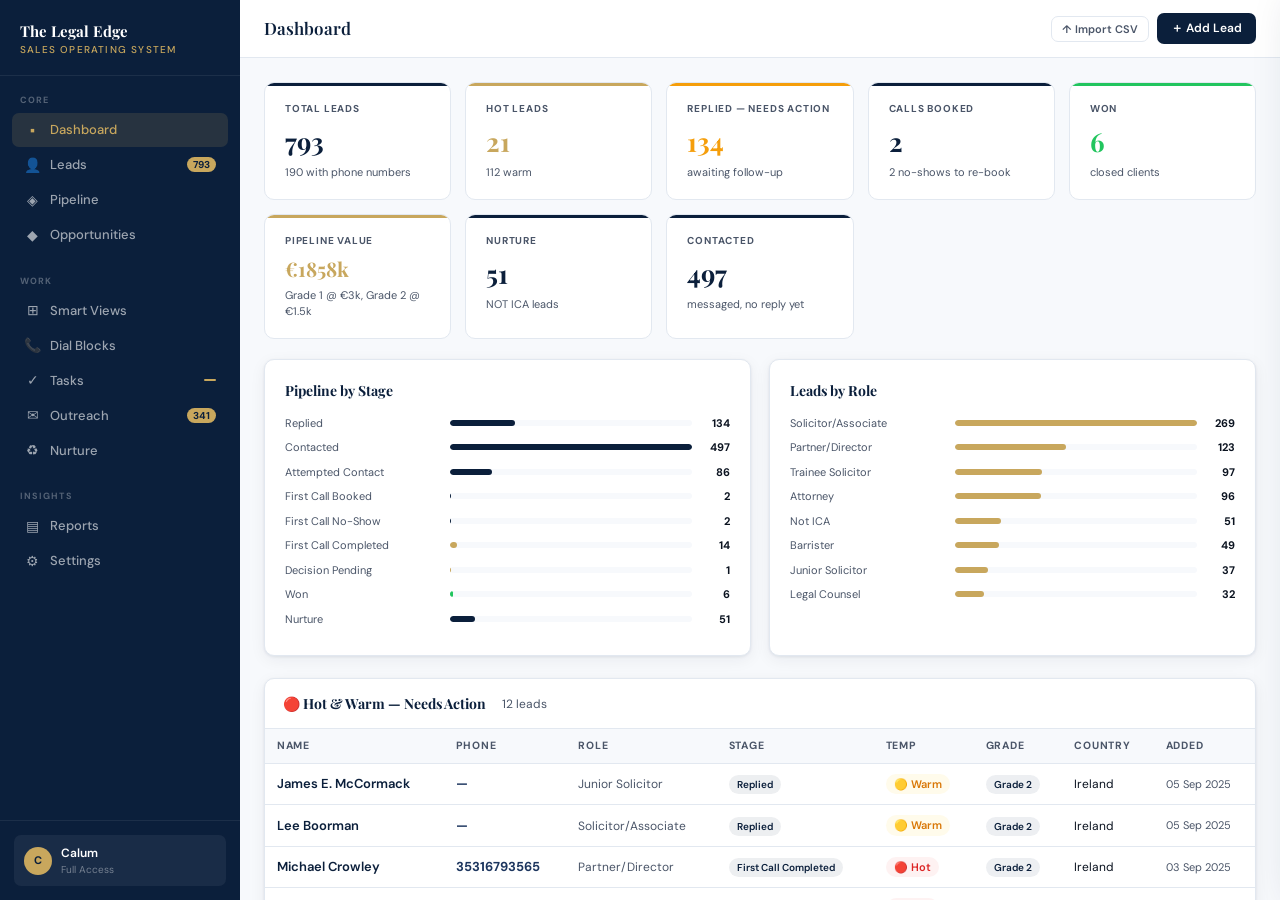
==== commit b9037d62: "Create CRM.html" ====
--- a/CRM.html
+++ b/CRM.html
@@ -224,17 +224,94 @@
 .outcome-booked{background:rgba(200,167,93,.15);color:#92700a;}
 .outcome-not-interested{background:#fef2f2;color:#b91c1c;}
 .outcome-callback{background:#f0fdf4;color:#15803d;}
-/* VA MODE EXIT BUTTON */
-#va-exit-btn{display:none;align-items:center;gap:7px;padding:6px 13px;background:#fff8e1;border:1.5px solid #f59e0b;border-radius:7px;font-size:12px;font-weight:700;color:#92400e;cursor:pointer;transition:all .15s;white-space:nowrap;}
-#va-exit-btn:hover{background:#fef3c7;border-color:#d97706;color:#78350f;}
-#va-exit-btn.visible{display:inline-flex;}
-/* AUTO SYNC INDICATOR */
-#sync-indicator{display:none;align-items:center;gap:6px;font-size:11px;font-weight:600;color:var(--text2);padding:4px 11px;border-radius:20px;border:1px solid var(--border);background:var(--bg);white-space:nowrap;}
-#sync-indicator.visible{display:inline-flex;}
-#sync-indicator.syncing{color:#16a34a;border-color:#86efac;background:#f0fdf4;}
-.sync-dot{width:6px;height:6px;border-radius:50%;background:currentColor;flex-shrink:0;}
-@keyframes syncPulse{0%,100%{opacity:1}50%{opacity:.25}}
-.sync-dot.active{animation:syncPulse .9s ease-in-out infinite;}
+
+/* ═══════════════════════════════════════════════
+   OUTREACH V1 STYLES
+   ═══════════════════════════════════════════════ */
+.msg-stage-pill {
+  display:inline-flex;align-items:center;gap:4px;padding:2px 9px;
+  border-radius:20px;font-size:10px;font-weight:700;letter-spacing:.03em;
+  white-space:nowrap;
+}
+.outreach-tabs {
+  display:flex;gap:4px;padding:12px 20px 0;border-bottom:1px solid var(--border);
+  overflow-x:auto;scrollbar-width:none;
+}
+.outreach-tabs::-webkit-scrollbar{display:none;}
+.outreach-tab {
+  padding:8px 14px;border:none;background:transparent;color:var(--text2);
+  font-size:12px;font-weight:600;cursor:pointer;border-bottom:2px solid transparent;
+  white-space:nowrap;transition:color .15s,border-color .15s;
+}
+.outreach-tab.active { color:var(--navy);border-bottom-color:var(--gold); }
+.outreach-tab:hover:not(.active) { color:var(--navy); }
+.outreach-sub-panel { display:none;padding:16px 20px; }
+.outreach-sub-panel.active { display:block; }
+.seq-badge {
+  display:inline-block;padding:1px 7px;border-radius:10px;font-size:10px;
+  font-weight:700;background:#f1f5f9;color:#475569;
+}
+.dial-overlay {
+  position:fixed;inset:0;background:var(--navy);z-index:2000;
+  display:none;flex-direction:column;align-items:center;justify-content:center;
+  color:#fff;
+}
+.dial-overlay.open { display:flex; }
+.dial-name { font-size:28px;font-weight:800;margin-bottom:6px;letter-spacing:-.5px; }
+.dial-phone { font-size:20px;color:var(--gold);margin-bottom:4px;letter-spacing:.5px; }
+.dial-meta { font-size:13px;color:#94a3b8;margin-bottom:30px; }
+.dial-outcomes { display:flex;gap:10px;flex-wrap:wrap;justify-content:center;margin-bottom:24px; }
+.dial-btn {
+  padding:10px 18px;border-radius:8px;border:none;cursor:pointer;
+  font-size:13px;font-weight:700;transition:opacity .15s;
+}
+.dial-btn:hover{opacity:.85;}
+.dial-btn-na  { background:#f1f5f9;color:#475569; }
+.dial-btn-vm  { background:#fef9ee;color:#b45309; }
+.dial-btn-bad { background:#fef2f2;color:#b91c1c; }
+.dial-btn-ok  { background:#f0fdf4;color:#15803d; }
+.dial-btn-book{ background:rgba(200,167,93,.25);color:#92700a; }
+.dial-controls { display:flex;gap:12px; }
+.dial-counter { font-size:12px;color:#94a3b8;margin-top:16px; }
+.outreach-empty { padding:40px 20px;text-align:center;color:var(--text2);font-size:13px; }
+.outreach-import-zone {
+  border:2px dashed var(--border);border-radius:10px;padding:24px;
+  text-align:center;cursor:pointer;transition:border-color .15s;margin-bottom:16px;
+}
+.outreach-import-zone:hover { border-color:var(--gold); }
+.analytics-grid {
+  display:grid;grid-template-columns:repeat(auto-fill,minmax(200px,1fr));gap:12px;
+  margin-bottom:20px;
+}
+.analytics-card {
+  background:var(--bg);border:1px solid var(--border);border-radius:10px;
+  padding:14px 16px;
+}
+.analytics-card .ac-num { font-size:24px;font-weight:800;color:var(--navy); }
+.analytics-card .ac-label { font-size:11px;color:var(--text2);font-weight:600;margin-top:2px; }
+.analytics-card .ac-sub { font-size:11px;color:var(--text2);margin-top:6px; }
+.seq-table { width:100%;border-collapse:collapse;font-size:12px; }
+.seq-table th { text-align:left;padding:6px 10px;color:var(--text2);font-weight:700;
+  font-size:10px;text-transform:uppercase;letter-spacing:.07em;border-bottom:1px solid var(--border); }
+.seq-table td { padding:8px 10px;border-bottom:1px solid var(--border2,#f1f5f9); }
+.seq-table tr:last-child td { border-bottom:none; }
+.outreach-lead-row { cursor:pointer;transition:background .1s; }
+.outreach-lead-row:hover { background:var(--bg); }
+.stage-select-wrap { display:flex;gap:6px;flex-wrap:wrap;margin-bottom:12px; }
+.stage-select-btn {
+  padding:4px 10px;border-radius:16px;border:1.5px solid transparent;
+  font-size:11px;font-weight:700;cursor:pointer;transition:all .15s;background:#f1f5f9;color:#475569;
+}
+.stage-select-btn.active { border-color:currentColor; }
+.msg-event-list { margin-top:8px; }
+.msg-event-item {
+  display:flex;justify-content:space-between;align-items:flex-start;
+  padding:8px 0;border-bottom:1px solid var(--border2,#f1f5f9);font-size:12px;
+}
+.msg-event-item:last-child{border-bottom:none;}
+.msg-event-type { font-weight:700;color:var(--navy); }
+.msg-event-date { color:var(--text2);font-size:11px;margin-top:1px; }
+
 </style>
 </head>
 <body>
@@ -256,6 +333,7 @@
     <button class="nav-item" onclick="showPage('smartviews')"><span class="nav-icon">⊞</span>Smart Views</button>
     <button class="nav-item" onclick="showPage('dialblocks')"><span class="nav-icon">📞</span>Dial Blocks</button>
     <button class="nav-item" onclick="showPage('tasks')"><span class="nav-icon">✓</span>Tasks<span class="nav-badge" id="badge-tasks">0</span></button>
+    <button class="nav-item" onclick="showPage('outreach')"><span class="nav-icon">✉</span>Outreach<span class="nav-badge" id="badge-outreach"></span></button>
     <button class="nav-item" onclick="showPage('nurture')"><span class="nav-icon">♻</span>Nurture</button>
   </div>
   <div class="sidebar-section">
@@ -276,8 +354,6 @@
       <div class="topbar-title" id="topbar-title">Dashboard</div>
     </div>
     <div class="topbar-actions" id="topbar-actions">
-      <button id="va-exit-btn" onclick="exitVAMode()">⚠ VA Mode Active — Exit to Full Access</button>
-      <div id="sync-indicator"><span class="sync-dot" id="sync-dot"></span><span id="sync-label">Connecting…</span></div>
       <button class="btn btn-ghost btn-sm" onclick="openImport()">↑ Import CSV</button>
       <button class="btn btn-primary" onclick="openAddLead()">＋ Add Lead</button>
     </div>
@@ -504,7 +580,16 @@
 create policy "allow all" on tle_tasks    for all using (true) with check (true);
 create policy "allow all" on tle_calls    for all using (true) with check (true);
 create policy "allow all" on tle_notes    for all using (true) with check (true);
-create policy "allow all" on tle_settings for all using (true) with check (true);</pre>
+create policy "allow all" on tle_settings for all using (true) with check (true);
+create table if not exists tle_msg_events   (id bigint primary key, data jsonb);
+create table if not exists tle_msg_templates(id bigint primary key, data jsonb);
+create table if not exists tle_dial_lists   (id bigint primary key, data jsonb);
+alter table tle_msg_events    enable row level security;
+alter table tle_msg_templates enable row level security;
+alter table tle_dial_lists    enable row level security;
+create policy "allow all" on tle_msg_events    for all using (true) with check (true);
+create policy "allow all" on tle_msg_templates for all using (true) with check (true);
+create policy "allow all" on tle_dial_lists    for all using (true) with check (true);</pre>
             <button class="btn btn-ghost btn-sm" onclick="copySql()" style="margin-top:6px">📋 Copy SQL</button>
           </div>
           <div style="margin-top:12px;font-size:12px;color:var(--text2);line-height:1.7">
@@ -553,6 +638,34 @@
         </div>
       </div>
     </div>
+<!-- OUTREACH PAGE -->
+<div class="page" id="page-outreach">
+  <div class="outreach-tabs" id="outreach-subtabs">
+    <button class="outreach-tab active" onclick="switchOutreachTab('ot-queue')">Queue</button>
+    <button class="outreach-tab" onclick="switchOutreachTab('ot-followup')">Follow-ups</button>
+    <button class="outreach-tab" onclick="switchOutreachTab('ot-active')">Active</button>
+    <button class="outreach-tab" onclick="switchOutreachTab('ot-stale')">Stale</button>
+    <button class="outreach-tab" onclick="switchOutreachTab('ot-dial')">Dial Session</button>
+    <button class="outreach-tab" onclick="switchOutreachTab('ot-booked')">Booked</button>
+    <button class="outreach-tab" onclick="switchOutreachTab('ot-nurture')">Nurture</button>
+    <button class="outreach-tab ot-owner-only" onclick="switchOutreachTab('ot-analytics')">Analytics</button>
+  </div>
+  <div id="ot-queue" class="outreach-sub-panel active"></div>
+  <div id="ot-followup" class="outreach-sub-panel"></div>
+  <div id="ot-active" class="outreach-sub-panel"></div>
+  <div id="ot-stale" class="outreach-sub-panel"></div>
+  <div id="ot-dial" class="outreach-sub-panel"></div>
+  <div id="ot-booked" class="outreach-sub-panel"></div>
+  <div id="ot-nurture" class="outreach-sub-panel"></div>
+  <div id="ot-analytics" class="outreach-sub-panel ot-owner-only"></div>
+  <div style="padding:12px 20px 8px;display:flex;gap:8px;flex-wrap:wrap;align-items:center;border-top:1px solid var(--border);margin-top:auto">
+    <button class="btn btn-ghost btn-sm" onclick="openOutreachImport()">⬆ Import from CSV</button>
+    <button class="btn btn-ghost btn-sm" onclick="openDialSession()">📞 Start Dial Session</button>
+    <span id="outreach-status-bar" style="font-size:11px;color:var(--text2);margin-left:auto"></span>
+  </div>
+</div>
+
+
 
   </div>
 </div>
@@ -687,6 +800,7 @@
       <button class="detail-tab" onclick="switchTab(this,'tab-calls')">Calls</button>
       <button class="detail-tab" onclick="switchTab(this,'tab-notes')">Notes</button>
       <button class="detail-tab" onclick="switchTab(this,'tab-tasks')">Tasks</button>
+      <button class="detail-tab" onclick="switchTab(this,'tab-outreach')">Outreach</button>
     </div>
     <div id="tab-overview">
       <div class="detail-section" style="padding-bottom:10px">
@@ -724,13 +838,31 @@
     <div id="tab-calls" style="display:none"><div class="detail-section"><div class="section-header"><div class="section-title" style="font-size:13px">Call History</div><button class="btn btn-gold btn-sm" onclick="logCallForCurrent()">＋ Log</button></div><div id="dp-calls-list"></div></div></div>
     <div id="tab-notes" style="display:none"><div class="detail-section"><div class="section-header"><div class="section-title" style="font-size:13px">Notes</div><button class="btn btn-ghost btn-sm" onclick="addQuickNote()">＋ Note</button></div><div id="dp-notes-list"></div></div></div>
     <div id="tab-tasks" style="display:none"><div class="detail-section"><div class="section-header"><div class="section-title" style="font-size:13px">Tasks</div><button class="btn btn-ghost btn-sm" onclick="addTaskForCurrent()">＋ Task</button></div><div id="dp-tasks-list"></div></div></div>
+    <div id="tab-outreach" style="display:none">
+      <div class="detail-section">
+        <div class="section-header">
+          <div class="section-title" style="font-size:13px">Outreach</div>
+          <button class="btn btn-ghost btn-sm" onclick="openSetStageModal()">Set Stage</button>
+        </div>
+        <div id="dp-outreach-stage-wrap" style="margin-bottom:12px"></div>
+        <div style="font-size:10px;font-weight:700;color:var(--text2);text-transform:uppercase;letter-spacing:.07em;margin-bottom:6px">Message History</div>
+        <div id="dp-msg-events-list" class="msg-event-list"></div>
+        <div style="margin-top:10px;display:flex;gap:6px;flex-wrap:wrap">
+          <button class="btn btn-ghost btn-sm" onclick="quickLogEvent('intro-sent')">📨 Intro Sent</button>
+          <button class="btn btn-ghost btn-sm" onclick="quickLogEvent('gif-sent')">🎬 GIF Sent</button>
+          <button class="btn btn-ghost btn-sm" onclick="quickLogEvent('followup-1')">🔁 Follow-up</button>
+          <button class="btn btn-ghost btn-sm" onclick="quickLogEvent('replied')">💬 Replied</button>
+        </div>
+      </div>
+    </div>
   </div>
 </div>
 
 <div id="toast"></div>
 
 <script>
-const IMPORTED_LEADS = [{"id":1,"name":"James E. McCormack","phone":"","email":"","linkedin":"","company":"","role":"Junior Solicitor","seniority":"Junior","industry":"Law","city":"","region":"","country":"Ireland","source":"LinkedIn / Dripify","owner":"Me","pipeline":"Outbound","stage":"Replied","temperature":"Warm","status":"Active","lastContact":"","nextFollowUp":"","dealValue":1500,"revenue":4500,"notes":"Follow up needed","objections":"","grade":"Grade 2","leadType":"Young Solicitor","added":"05 Sep 2025"},{"id":2,"name":"Peter Woods","phone":"","email":"p.woods92@yahoo.com","linkedin":"https://www.linkedin.com/in/peter-woods9","company":"","role":"Solicitor","seniority":"Mid-Level","industry":"Law","city":"","region":"","country":"Ireland","source":"LinkedIn / Dripify","owner":"Me","pipeline":"Outbound","stage":"Contacted","temperature":"Unrated","status":"Active","lastContact":"","nextFollowUp":"","dealValue":3000,"revenue":9000,"notes":"","objections":"","grade":"Grade 1","leadType":"Busy Solicitor","added":"05 Sep 2025"},{"id":3,"name":"Shane Dempsey","phone":"353857208639","email":"shanedempsey97@gmail.comm","linkedin":"https://www.linkedin.com/in/shane-dempsey-a37653130","company":"","role":"Junior Solicitor","seniority":"Junior","industry":"Law","city":"","region":"","country":"Ireland","source":"LinkedIn / Dripify","owner":"Me","pipeline":"Outbound","stage":"Contacted","temperature":"Unrated","status":"Active","lastContact":"","nextFollowUp":"","dealValue":1500,"revenue":4500,"notes":"Follow up needed","objections":"","grade":"Grade 2","leadType":"Young Solicitor","added":"05 Sep 2025"},{"id":4,"name":"Cathal Grennan","phone":"","email":"cathalgrennan217@gmail.com","linkedin":"https://www.linkedin.com/in/cathal-grennan-5071b126","company":"","role":"Director of Legal","seniority":"Senior","industry":"Law","city":"","region":"","country":"Ireland","source":"LinkedIn / Dripify","owner":"Me","pipeline":"Outbound","stage":"Contacted","temperature":"Unrated","status":"Active","lastContact":"","nextFollowUp":"","dealValue":3000,"revenue":9000,"notes":"Follow up needed","objections":"","grade":"Grade 1","leadType":"Director of Legal","added":"05 Sep 2025"},{"id":5,"name":"Killian Cogan","phone":"","email":"","linkedin":"https://www.linkedin.com/in/killian-cogan-52941823b","company":"","role":"Law Student","seniority":"Junior","industry":"Law (Student)","city":"","region":"","country":"Ireland","source":"LinkedIn / Dripify","owner":"Me","pipeline":"Outbound","stage":"Attempted Contact","temperature":"Unrated","status":"Active","lastContact":"","nextFollowUp":"","dealValue":0,"revenue":0,"notes":"","objections":"","grade":"Grade 3","leadType":"Nuig Student","added":"05 Sep 2025"},{"id":6,"name":"Damian Grudzien","phone":"","email":"damian.grudzien12@gmail.com","linkedin":"https://www.linkedin.com/in/damian-grudzien-35632b231","company":"","role":"Solicitor","seniority":"Mid-Level","industry":"Law","city":"","region":"","country":"Ireland","source":"LinkedIn / Dripify","owner":"Me","pipeline":"Outbound","stage":"Contacted","temperature":"Unrated","status":"Active","lastContact":"","nextFollowUp":"","dealValue":3000,"revenue":9000,"notes":"Follow up needed","objections":"","grade":"Grade 1","leadType":"Busy Solicitor","added":"05 Sep 2025"},{"id":7,"name":"Rhishi Kumar Ayyappan","phone":"","email":"","linkedin":"https://www.linkedin.com/in/rhishi-ayyappan","company":"","role":"Law Student","seniority":"Junior","industry":"Law (Student)","city":"","region":"","country":"Ireland","source":"LinkedIn / Dripify","owner":"Me","pipeline":"Outbound","stage":"Attempted Contact","temperature":"Unrated","status":"Active","lastContact":"","nextFollowUp":"","dealValue":0,"revenue":0,"notes":"","objections":"","grade":"Grade 3","leadType":"Nuig Student","added":"05 Sep 2025"},{"id":8,"name":"Jason Harte","phone":"","email":"jharte@mhc.ie","linkedin":"https://www.linkedin.com/in/jason-harte-26582a10","company":"","role":"Solicitor","seniority":"Mid-Level","industry":"Law","city":"","region":"","country":"Ireland","source":"LinkedIn / Dripify","owner":"Me","pipeline":"Outbound","stage":"Contacted","temperature":"Unrated","status":"Active","lastContact":"","nextFollowUp":"","dealValue":1500,"revenue":4500,"notes":"Follow up needed","objections":"","grade":"Grade 2","leadType":"Busy Solicitor","added":"05 Sep 2025"},{"id":9,"name":"Joe Devereux","phone":"","email":"jdevereux95@gmail.com","linkedin":"https://www.linkedin.com/in/joedevereux","company":"","role":"Solicitor/Associate","seniority":"Mid-Level","industry":"Law","city":"","region":"","country":"Ireland","source":"LinkedIn / Dripify","owner":"Me","pipeline":"Outbound","stage":"Contacted","temperature":"Unrated","status":"Active","lastContact":"","nextFollowUp":"","dealValue":3000,"revenue":9000,"notes":"Follow up needed","objections":"","grade":"Grade 1","leadType":"Busy Solicitor/ Assiociate","added":"05 Sep 2025"},{"id":10,"name":"Lee Boorman","phone":"","email":"leeboorman@gmail.com","linkedin":"https://www.linkedin.com/in/lee-boorman-b38007174","company":"","role":"Solicitor/Associate","seniority":"Mid-Level","industry":"Law","city":"","region":"","country":"Ireland","source":"LinkedIn / Dripify","owner":"Me","pipeline":"Outbound","stage":"Replied","temperature":"Warm","status":"Active","lastContact":"","nextFollowUp":"","dealValue":1500,"revenue":4500,"notes":"","objections":"","grade":"Grade 2","leadType":"Busy Solicitor/ Assiociate","added":"05 Sep 2025"},{"id":11,"name":"Liam Tully","phone":"","email":"liam.tully@outlook.com","linkedin":"https://www.linkedin.com/in/liam-tully-","company":"","role":"Solicitor/Associate","seniority":"Mid-Level","industry":"Law","city":"","region":"","country":"Ireland","source":"LinkedIn / Dripify","owner":"Me","pipeline":"Outbound","stage":"Contacted","temperature":"Unrated","status":"Active","lastContact":"","nextFollowUp":"","dealValue":1500,"revenue":4500,"notes":"","objections":"","grade":"Grade 2","leadType":"Busy Solicitor/ Assiociate","added":"04 Sep 2025"},{"id":12,"name":"Majid Kavousi","phone":"","email":"","linkedin":"https://www.linkedin.com/in/majid-kavousi","company":"","role":"Law Student","seniority":"Junior","industry":"Law (Student)","city":"","region":"","country":"Ireland","source":"LinkedIn / Dripify","owner":"Me","pipeline":"Outbound","stage":"Attempted Contact","temperature":"Unrated","status":"Active","lastContact":"","nextFollowUp":"","dealValue":0,"revenue":0,"notes":"","objections":"","grade":"Grade 3","leadType":"Nuig Student","added":"04 Sep 2025"},{"id":13,"name":"Peter Gallagher","phone":"","email":"peter.gallagher12@yahoo.com","linkedin":"https://www.linkedin.com/in/peter-gallagher-a15ba1204","company":"","role":"Solicitor/Associate","seniority":"Mid-Level","industry":"Law","city":"","region":"","country":"Ireland","source":"LinkedIn / Dripify","owner":"Me","pipeline":"Outbound","stage":"Contacted","temperature":"Unrated","status":"Active","lastContact":"","nextFollowUp":"","dealValue":3000,"revenue":9000,"notes":"Follow up needed","objections":"","grade":"Grade 1","leadType":"Busy Solicitor/ Assiociate","added":"04 Sep 2025"},{"id":14,"name":"Liam McCabe","phone":"","email":"liam.mccabe@williamfry.ie","linkedin":"https://www.linkedin.com/in/liam-mccabe-2b61b736","company":"","role":"Chairman","seniority":"Senior","industry":"Law","city":"","region":"","country":"Ireland","source":"LinkedIn / Dripify","owner":"Me","pipeline":"Outbound","stage":"Contacted","temperature":"Unrated","status":"Active","lastContact":"","nextFollowUp":"","dealValue":3000,"revenue":9000,"notes":"","objections":"","grade":"Grade 1","leadType":"Chairman of Firm","added":"04 Sep 2025"},{"id":15,"name":"Seamus Ennis (ACA)","phone":"","email":"seamusw.ennis@gmail.com","linkedin":"https://www.linkedin.com/in/seamus-ennis-aca-021874206","company":"","role":"Solicitor/Associate","seniority":"Mid-Level","industry":"Law","city":"","region":"","country":"Ireland","source":"LinkedIn / Dripify","owner":"Me","pipeline":"Outbound","stage":"Contacted","temperature":"Unrated","status":"Active","lastContact":"","nextFollowUp":"","dealValue":3000,"revenue":9000,"notes":"","objections":"","grade":"Grade 1","leadType":"Busy Solicitor/ Assiociate","added":"04 Sep 2025"},{"id":16,"name":"Leo Dokoza","phone":"","email":"","linkedin":"https://www.linkedin.com/in/leo-dokoza-1285ba214","company":"","role":"Not ICA","seniority":"","industry":"Law","city":"","region":"","country":"Ireland","source":"LinkedIn / Dripify","owner":"Me","pipeline":"Nurture","stage":"Nurture","temperature":"Unrated","status":"Active","lastContact":"","nextFollowUp":"","dealValue":0,"revenue":0,"notes":"","objections":"","grade":"Grade 3","leadType":"NOT ICA","added":"04 Sep 2025"},{"id":17,"name":"Cormac Morgan","phone":"","email":"cormacmorgan18@gmail.com","linkedin":"https://www.linkedin.com/in/cormac-morgan-0b7334327","company":"","role":"Law Student","seniority":"Junior","industry":"Law (Student)","city":"","region":"","country":"Ireland","source":"LinkedIn / Dripify","owner":"Me","pipeline":"Outbound","stage":"Attempted Contact","temperature":"Unrated","status":"Active","lastContact":"","nextFollowUp":"","dealValue":0,"revenue":0,"notes":"","objections":"","grade":"Grade 3","leadType":"Nuig Student","added":"03 Sep 2025"},{"id":18,"name":"Declan Lavelle","phone":"","email":"declan.lavelle@dlapiper.com","linkedin":"https://www.linkedin.com/in/declan-lavelle-76236158","company":"","role":"Partner/Director","seniority":"Senior","industry":"Law","city":"","region":"","country":"Ireland","source":"LinkedIn / Dripify","owner":"Me","pipeline":"Outbound","stage":"Contacted","temperature":"Unrated","status":"Active","lastContact":"","nextFollowUp":"","dealValue":3000,"revenue":9000,"notes":"","objections":"","grade":"Grade 1","leadType":"Partner/ Director","added":"03 Sep 2025"},{"id":19,"name":"Brendan Colgan","phone":"35312322000","email":"brendanm.colgan@gmail.com","linkedin":"https://www.linkedin.com/in/brendanmcolgan","company":"","role":"Partner/Director","seniority":"Senior","industry":"Law","city":"","region":"","country":"Ireland","source":"LinkedIn / Dripify","owner":"Me","pipeline":"Outbound","stage":"Contacted","temperature":"Unrated","status":"Active","lastContact":"","nextFollowUp":"","dealValue":3000,"revenue":9000,"notes":"","objections":"","grade":"Grade 1","leadType":"Partner/ Director","added":"03 Sep 2025"},{"id":20,"name":"Eoin O Connor","phone":"","email":"eoinocon@gmail.com","linkedin":"https://www.linkedin.com/in/eoin-o-connor-26900324","company":"","role":"Partner/Director","seniority":"Senior","industry":"Law","city":"","region":"","country":"Ireland","source":"LinkedIn / Dripify","owner":"Me","pipeline":"Outbound","stage":"Contacted","temperature":"Unrated","status":"Active","lastContact":"","nextFollowUp":"","dealValue":3000,"revenue":9000,"notes":"","objections":"","grade":"Grade 1","leadType":"Partner/ Director","added":"03 Sep 2025"},{"id":21,"name":"Andrew Power","phone":"860492522","email":"adepaor@gmail.co","linkedin":"https://www.linkedin.com/in/andrew-power-52a8a339","company":"","role":"Partner/Director","seniority":"Senior","industry":"Law","city":"","region":"","country":"Ireland","source":"LinkedIn / Dripify","owner":"Me","pipeline":"Outbound","stage":"Contacted","temperature":"Unrated","status":"Active","lastContact":"","nextFollowUp":"","dealValue":3000,"revenue":9000,"notes":"","objections":"","grade":"Grade 1","leadType":"Partner/ Director","added":"03 Sep 2025"},{"id":22,"name":"Shane Dolan","phone":"","email":"sdolan@mhc.ie","linkedin":"https://www.linkedin.com/in/shane-dolan-50b2bb37","company":"","role":"Partner/Director","seniority":"Senior","industry":"Law","city":"","region":"","country":"Ireland","source":"LinkedIn / Dripify","owner":"Me","pipeline":"Outbound","stage":"Contacted","temperature":"Unrated","status":"Active","lastContact":"","nextFollowUp":"","dealValue":3000,"revenue":9000,"notes":"","objections":"","grade":"Grade 1","leadType":"Partner/ Director","added":"03 Sep 2025"},{"id":23,"name":"Michael Crowley","phone":"35316793565","email":"mkl.crowley@gmail.com","linkedin":"https://www.linkedin.com/in/michaelcrowleysolicitord2","company":"","role":"Partner/Director","seniority":"Senior","industry":"Law","city":"","region":"","country":"Ireland","source":"LinkedIn / Dripify","owner":"Me","pipeline":"Outbound","stage":"First Call Completed","temperature":"Hot","status":"Active","lastContact":"","nextFollowUp":"","dealValue":1500,"revenue":4500,"notes":"","objections":"","grade":"Grade 2","leadType":"Partner/ Director","added":"03 Sep 2025"},{"id":24,"name":"F\u00e9lim \u00d3 Maolmh\u00e1na","phone":"","email":"felim.omaolmhana@gmail.com","linkedin":"https://www.linkedin.com/in/felimomaolmhana","company":"","role":"Solicitor/Associate","seniority":"Mid-Level","industry":"Law","city":"","region":"","country":"Ireland","source":"LinkedIn / Dripify","owner":"Me","pipeline":"Outbound","stage":"First Call Completed","temperature":"Hot","status":"Active","lastContact":"","nextFollowUp":"","dealValue":1500,"revenue":4500,"notes":"Follow up needed | 2PC: Said personal sistuations came up","objections":"","grade":"Grade 2","leadType":"Busy Solicitor/ Assiociate","added":"03 Sep 2025"},{"id":25,"name":"Se\u00e1n Doherty","phone":"","email":"sean.dochartaigh@gmail.com","linkedin":"https://www.linkedin.com/in/se%C3%A1n-doherty-8a09a664","company":"","role":"Junior Solicitor","seniority":"Junior","industry":"Law","city":"","region":"","country":"Ireland","source":"LinkedIn / Dripify","owner":"Me","pipeline":"Outbound","stage":"Contacted","temperature":"Unrated","status":"Active","lastContact":"","nextFollowUp":"","dealValue":1500,"revenue":4500,"notes":"Follow up needed","objections":"","grade":"Grade 2","leadType":"Young Solicitor","added":"03 Sep 2025"},{"id":26,"name":"Barry Crushell","phone":"","email":"bcrushell@crushell.ie","linkedin":"https://www.linkedin.com/in/barrycrushell/","company":"","role":"Solicitor/Associate","seniority":"Mid-Level","industry":"Law","city":"","region":"","country":"Ireland","source":"LinkedIn / Dripify","owner":"Me","pipeline":"Outbound","stage":"Contacted","temperature":"Unrated","status":"Active","lastContact":"","nextFollowUp":"","dealValue":3000,"revenue":9000,"notes":"","objections":"","grade":"Grade 1","leadType":"Busy Solicitor/ Assiociate","added":"03 Sep 2025"},{"id":27,"name":"Barry murphy","phone":"","email":"barrybmurphy@gmail.com","linkedin":"https://www.linkedin.com/in/barry-murphy-94a0ab14/","company":"","role":"Solicitor/Associate","seniority":"Mid-Level","industry":"Law","city":"","region":"","country":"Ireland","source":"LinkedIn / Dripify","owner":"Me","pipeline":"Outbound","stage":"Contacted","temperature":"Unrated","status":"Active","lastContact":"","nextFollowUp":"","dealValue":3000,"revenue":9000,"notes":"","objections":"","grade":"Grade 1","leadType":"Busy Solicitor/ Assiociate","added":"03 Sep 2025"},{"id":28,"name":"Michael Joyce","phone":"045893990","email":"clane@cgrogansolicitors.com","linkedin":"https://www.linkedin.com/in/michael-joyce-92618662/","company":"","role":"Solicitor/Associate","seniority":"Mid-Level","industry":"Law","city":"","region":"","country":"Ireland","source":"LinkedIn / Dripify","owner":"Me","pipeline":"Outbound","stage":"First Call Completed","temperature":"Hot","status":"Active","lastContact":"","nextFollowUp":"","dealValue":3000,"revenue":9000,"notes":"Follow up needed | 2PC: Think about it","objections":"","grade":"Grade 1","leadType":"Busy Solicitor/ Assiociate","added":"03 Sep 2025"},{"id":29,"name":"Jonathan Murphy","phone":"0851347037","email":"jonathanmurphy09@gmail.com","linkedin":"https://www.linkedin.com/in/jonathan-murphy-04436295/","company":"","role":"Trainee Solicitor","seniority":"Junior","industry":"Law","city":"","region":"","country":"Ireland","source":"LinkedIn / Dripify","owner":"Me","pipeline":"Outbound","stage":"Contacted","temperature":"Unrated","status":"Active","lastContact":"","nextFollowUp":"","dealValue":1500,"revenue":4500,"notes":"","objections":"","grade":"Grade 2","leadType":"Young Solicitor/Trainee","added":"02 Sep 2025"},{"id":30,"name":"Craig Sowman","phone":"","email":"craig.sowman@williamfry.ie","linkedin":"https://www.linkedin.com/in/craig-sowman-47202748","company":"","role":"Partner/Director","seniority":"Senior","industry":"Law","city":"","region":"","country":"Ireland","source":"LinkedIn / Dripify","owner":"Me","pipeline":"Outbound","stage":"Contacted","temperature":"Unrated","status":"Active","lastContact":"","nextFollowUp":"","dealValue":3000,"revenue":9000,"notes":"","objections":"","grade":"Grade 1","leadType":"Partner/ Director","added":"02 Sep 2025"},{"id":31,"name":"Anthony Moloney","phone":"","email":"antmoloney75@hotmail.com","linkedin":"https://www.linkedin.com/in/anthony-moloney-54668b97","company":"","role":"Partner/Director","seniority":"Senior","industry":"Law","city":"","region":"","country":"Ireland","source":"LinkedIn / Dripify","owner":"Me","pipeline":"Outbound","stage":"Contacted","temperature":"Unrated","status":"Active","lastContact":"","nextFollowUp":"","dealValue":3000,"revenue":9000,"notes":"","objections":"","grade":"Grade 1","leadType":"Partner/ Director","added":"02 Sep 2025"},{"id":32,"name":"Chris Brennan","phone":"","email":"cbrennan@qualtrics.com","linkedin":"https://www.linkedin.com/in/chris-brennan-59a37331","company":"","role":"Director of Legal","seniority":"Senior","industry":"Law","city":"","region":"","country":"Ireland","source":"LinkedIn / Dripify","owner":"Me","pipeline":"Outbound","stage":"Contacted","temperature":"Unrated","status":"Active","lastContact":"","nextFollowUp":"","dealValue":3000,"revenue":9000,"notes":"","objections":"","grade":"Grade 1","leadType":"Director of Legal","added":"02 Sep 2025"},{"id":33,"name":"Erc Walsh","phone":"","email":"ercwalsh@gmail.com","linkedin":"https://www.linkedin.com/in/erc-walsh-11158b76","company":"","role":"Partner/Director","seniority":"Senior","industry":"Law","city":"","region":"","country":"Ireland","source":"LinkedIn / Dripify","owner":"Me","pipeline":"Outbound","stage":"Contacted","temperature":"Unrated","status":"Active","lastContact":"","nextFollowUp":"","dealValue":3000,"revenue":9000,"notes":"","objections":"","grade":"Grade 1","leadType":"Partner/ Director","added":"02 Sep 2025"},{"id":34,"name":"Brian O'Malley","phone":"353876158855","email":"mrbrianomalley@gmail.com","linkedin":"https://www.linkedin.com/in/brian-o-malley-b5819613","company":"","role":"Solicitor/Associate","seniority":"Mid-Level","industry":"Law","city":"","region":"","country":"Ireland","source":"LinkedIn / Dripify","owner":"Me","pipeline":"Outbound","stage":"Contacted","temperature":"Unrated","status":"Active","lastContact":"","nextFollowUp":"","dealValue":1500,"revenue":4500,"notes":"gif him","objections":"","grade":"Grade 2","leadType":"Busy Solicitor/ Assiociate","added":"02 Sep 2025"},{"id":35,"name":"Dara Higgins","phone":"","email":"darahiggins@gmail.com","linkedin":"https://www.linkedin.com/in/dara-higgins-a607146a","company":"","role":"Partner/Director","seniority":"Senior","industry":"Law","city":"","region":"","country":"Ireland","source":"LinkedIn / Dripify","owner":"Me","pipeline":"Outbound","stage":"First Call Completed","temperature":"Hot","status":"Active","lastContact":"","nextFollowUp":"","dealValue":1500,"revenue":4500,"notes":"2PC: didnt think it was worth it","objections":"","grade":"Grade 2","leadType":"Partner/ Director","added":"02 Sep 2025"},{"id":36,"name":"Miche\u00e1l Mulvey","phone":"","email":"mrmulvey@gmail.com","linkedin":"https://www.linkedin.com/in/miche%C3%A1l-mulvey-5762aa23","company":"","role":"Partner/Director","seniority":"Senior","industry":"Law","city":"","region":"","country":"Ireland","source":"LinkedIn / Dripify","owner":"Me","pipeline":"Outbound","stage":"First Call Completed","temperature":"Hot","status":"Active","lastContact":"","nextFollowUp":"","dealValue":1500,"revenue":4500,"notes":"","objections":"","grade":"Grade 2","leadType":"Partner/ Director","added":"02 Sep 2025"},{"id":37,"name":"Eoin Ryan","phone":"","email":"eoin.ryan27@yahoo.ie","linkedin":"https://www.linkedin.com/in/eoin-ryan-8889b393","company":"","role":"Partner/Director","seniority":"Senior","industry":"Law","city":"","region":"","country":"Ireland","source":"LinkedIn / Dripify","owner":"Me","pipeline":"Outbound","stage":"Contacted","temperature":"Unrated","status":"Active","lastContact":"","nextFollowUp":"","dealValue":1500,"revenue":4500,"notes":"","objections":"","grade":"Grade 2","leadType":"Partner/ Director","added":"02 Sep 2025"},{"id":38,"name":"Shane Sweeney","phone":"","email":"shane.sweeney@mccannfitzgerald.ie","linkedin":"https://www.linkedin.com/in/shane-sweeney-847690118","company":"","role":"Partner/Director","seniority":"Senior","industry":"Law","city":"","region":"","country":"Ireland","source":"LinkedIn / Dripify","owner":"Me","pipeline":"Outbound","stage":"Contacted","temperature":"Unrated","status":"Active","lastContact":"","nextFollowUp":"","dealValue":3000,"revenue":9000,"notes":"","objections":"","grade":"Grade 1","leadType":"Partner/ Director","added":"02 Sep 2025"},{"id":39,"name":"Gavin Bluett","phone":"0870368700","email":"gavin.bluett@gmail.com","linkedin":"https://www.linkedin.com/in/gavinbluett","company":"","role":"Partner/Director","seniority":"Senior","industry":"Law","city":"","region":"","country":"Ireland","source":"LinkedIn / Dripify","owner":"Me","pipeline":"Outbound","stage":"Contacted","temperature":"Unrated","status":"Active","lastContact":"","nextFollowUp":"","dealValue":3000,"revenue":9000,"notes":"","objections":"","grade":"Grade 1","leadType":"Partner/ Director","added":"02 Sep 2025"},{"id":40,"name":"Ronan Finucane","phone":"","email":"ronanfinucane@gmail.com","linkedin":"https://www.linkedin.com/in/ronan-finucane-52abaa275","company":"","role":"Solicitor/Associate","seniority":"Mid-Level","industry":"Law","city":"","region":"","country":"Ireland","source":"LinkedIn / Dripify","owner":"Me","pipeline":"Outbound","stage":"Contacted","temperature":"Unrated","status":"Active","lastContact":"","nextFollowUp":"","dealValue":3000,"revenue":9000,"notes":"","objections":"","grade":"Grade 1","leadType":"Busy Solicitor/ Assiociate","added":"02 Sep 2025"},{"id":41,"name":"Mahesh Kadari","phone":"","email":"","linkedin":"https://www.linkedin.com/in/mahesh-kadari-22b350327","company":"","role":"Law Student","seniority":"Junior","industry":"Law (Student)","city":"","region":"","country":"Ireland","source":"LinkedIn / Dripify","owner":"Me","pipeline":"Outbound","stage":"Attempted Contact","temperature":"Unrated","status":"Active","lastContact":"","nextFollowUp":"","dealValue":1500,"revenue":4500,"notes":"","objections":"","grade":"Grade 2","leadType":"Nuig Student","added":"02 Sep 2025"},{"id":42,"name":"Tony McBrien","phone":"","email":"mcbrien.anthony@gmail.com","linkedin":"https://www.linkedin.com/in/tony-mcbrien-6284955a","company":"","role":"Junior Solicitor","seniority":"Junior","industry":"Law","city":"","region":"","country":"Ireland","source":"LinkedIn / Dripify","owner":"Me","pipeline":"Outbound","stage":"Contacted","temperature":"Cold","status":"Active","lastContact":"","nextFollowUp":"","dealValue":1500,"revenue":4500,"notes":"","objections":"","grade":"Grade 2","leadType":"Young Solicitor","added":"02 Sep 2025"},{"id":43,"name":"Conor O\u2019Kelly","phone":"","email":"","linkedin":"https://www.linkedin.com/in/conor-o%E2%80%99kelly-10b079160","company":"","role":"Solicitor/Associate","seniority":"Mid-Level","industry":"Law","city":"","region":"","country":"Ireland","source":"LinkedIn / Dripify","owner":"Me","pipeline":"Outbound","stage":"Contacted","temperature":"Unrated","status":"Active","lastContact":"","nextFollowUp":"","dealValue":3000,"revenue":9000,"notes":"","objections":"","grade":"Grade 1","leadType":"Busy Solicitor/ Assiociate","added":"01 Sep 2025"},{"id":44,"name":"Darragh Healy","phone":"","email":"darragh_healy_@hotmail.com","linkedin":"https://www.linkedin.com/in/darragh-healy-6b9a83164","company":"","role":"Solicitor/Associate","seniority":"Mid-Level","industry":"Law","city":"","region":"","country":"Ireland","source":"LinkedIn / Dripify","owner":"Me","pipeline":"Outbound","stage":"Contacted","temperature":"Unrated","status":"Active","lastContact":"","nextFollowUp":"","dealValue":1500,"revenue":4500,"notes":"","objections":"","grade":"Grade 2","leadType":"Busy Solicitor/ Assiociate","added":"01 Sep 2025"},{"id":45,"name":"Dylan Murphy","phone":"","email":"dyl.c.murphy@gmail.comm","linkedin":"https://www.linkedin.com/in/dylan-murphy-654200a6","company":"","role":"Junior Solicitor","seniority":"Junior","industry":"Law","city":"","region":"","country":"Ireland","source":"LinkedIn / Dripify","owner":"Me","pipeline":"Outbound","stage":"Contacted","temperature":"Unrated","status":"Active","lastContact":"","nextFollowUp":"","dealValue":1500,"revenue":4500,"notes":"","objections":"","grade":"Grade 2","leadType":"Young Solicitor","added":"01 Sep 2025"},{"id":46,"name":"Ciar\u00e1n Lyng","phone":"877412932","email":"clyng@tcd.ie","linkedin":"https://www.linkedin.com/in/ciar%C3%A1n-lyng-b4036a156","company":"","role":"Solicitor/Associate","seniority":"Mid-Level","industry":"Law","city":"","region":"","country":"Ireland","source":"LinkedIn / Dripify","owner":"Me","pipeline":"Outbound","stage":"First Call Completed","temperature":"Hot","status":"Active","lastContact":"","nextFollowUp":"","dealValue":3000,"revenue":9000,"notes":"Follow up needed | 2PC: Left it not on ideal note as he didnt think he needed it","objections":"","grade":"Grade 1","leadType":"Busy Solicitor/ Assiociate","added":"30 Aug 2025"},{"id":47,"name":"Kevin O'Driscoll","phone":"","email":"","linkedin":"https://www.linkedin.com/in/kevinjodriscoll","company":"","role":"Junior Solicitor","seniority":"Junior","industry":"Law","city":"","region":"","country":"Ireland","source":"LinkedIn / Dripify","owner":"Me","pipeline":"Outbound","stage":"Decision Pending","temperature":"Hot","status":"Active","lastContact":"","nextFollowUp":"","dealValue":1500,"revenue":4500,"notes":"","objections":"","grade":"Grade 2","leadType":"Young Solicitor","added":"30 Aug 2025"},{"id":48,"name":"St.John Dundon","phone":"","email":"stjohn_dundon@outlook.com","linkedin":"https://www.linkedin.com/in/st-john-dundon-63572b211","company":"","role":"Junior Solicitor","seniority":"Junior","industry":"Law","city":"","region":"","country":"Ireland","source":"LinkedIn / Dripify","owner":"Me","pipeline":"Outbound","stage":"Contacted","temperature":"Unrated","status":"Active","lastContact":"","nextFollowUp":"","dealValue":1500,"revenue":4500,"notes":"","objections":"","grade":"Grade 2","leadType":"Young Solicitor","added":"30 Aug 2025"},{"id":49,"name":"Tommy Whittle","phone":"","email":"whittlet@tcd.ie","linkedin":"https://www.linkedin.com/in/tommy-whittle-a69b3a203","company":"","role":"Solicitor/Associate","seniority":"Mid-Level","industry":"Law","city":"","region":"","country":"Ireland","source":"LinkedIn / Dripify","owner":"Me","pipeline":"Outbound","stage":"Contacted","temperature":"Unrated","status":"Active","lastContact":"","nextFollowUp":"","dealValue":3000,"revenue":9000,"notes":"","objections":"","grade":"Grade 1","leadType":"Busy Solicitor/ Assiociate","added":"29 Aug 2025"},{"id":50,"name":"Alireza Eftekhari","phone":"","email":"","linkedin":"https://www.linkedin.com/in/alireza-eftekhari-0a6ba6275","company":"","role":"Law Student","seniority":"Junior","industry":"Law (Student)","city":"","region":"","country":"Ireland","source":"LinkedIn / Dripify","owner":"Me","pipeline":"Outbound","stage":"Attempted Contact","temperature":"Unrated","status":"Active","lastContact":"","nextFollowUp":"","dealValue":0,"revenue":0,"notes":"","objections":"","grade":"Grade 3","leadType":"Nuig Student","added":"29 Aug 2025"},{"id":51,"name":"Dean O'Shaughnessy","phone":"","email":"oshaughnessydean@gmail.com","linkedin":"https://www.linkedin.com/in/dean-o-shaughnessy-a723b1194","company":"","role":"Junior Solicitor","seniority":"Junior","industry":"Law","city":"","region":"","country":"Ireland","source":"LinkedIn / Dripify","owner":"Me","pipeline":"Outbound","stage":"Replied","temperature":"Warm","status":"Active","lastContact":"","nextFollowUp":"","dealValue":1500,"revenue":4500,"notes":"","objections":"","grade":"Grade 2","leadType":"Young Solicitor","added":"29 Aug 2025"},{"id":52,"name":"Ciaran Sheridan","phone":"","email":"ciaran_sheridan93@live.ie","linkedin":"https://www.linkedin.com/in/ciaran-s-175199a1","company":"","role":"Junior Solicitor","seniority":"Junior","industry":"Law","city":"","region":"","country":"Ireland","source":"LinkedIn / Dripify","owner":"Me","pipeline":"Outbound","stage":"Contacted","temperature":"Unrated","status":"Active","lastContact":"","nextFollowUp":"","dealValue":1500,"revenue":4500,"notes":"","objections":"","grade":"Grade 2","leadType":"Young Solicitor","added":"29 Aug 2025"},{"id":53,"name":"Joe Gavin","phone":"","email":"joegav@live.com","linkedin":"https://www.linkedin.com/in/joegavin333","company":"","role":"Solicitor/Associate","seniority":"Mid-Level","industry":"Law","city":"","region":"","country":"Ireland","source":"LinkedIn / Dripify","owner":"Me","pipeline":"Outbound","stage":"Contacted","temperature":"Unrated","status":"Active","lastContact":"","nextFollowUp":"","dealValue":3000,"revenue":9000,"notes":"","objections":"","grade":"Grade 1","leadType":"Busy Solicitor/ Assiociate","added":"29 Aug 2025"},{"id":54,"name":"Robin Fleming","phone":"874661133","email":"robinfleming737@gmail.com","linkedin":"https://www.linkedin.com/in/robinfleming1","company":"","role":"Solicitor/Associate","seniority":"Mid-Level","industry":"Law","city":"","region":"","country":"Ireland","source":"LinkedIn / Dripify","owner":"Me","pipeline":"Outbound","stage":"Contacted","temperature":"Unrated","status":"Active","lastContact":"","nextFollowUp":"","dealValue":3000,"revenue":9000,"notes":"","objections":"","grade":"Grade 1","leadType":"Busy Solicitor/ Assiociate","added":"29 Aug 2025"},{"id":55,"name":"David Headd","phone":"","email":"","linkedin":"https://www.linkedin.com/in/david-headd-516b80286","company":"","role":"Not ICA","seniority":"","industry":"Law","city":"","region":"","country":"Ireland","source":"LinkedIn / Dripify","owner":"Me","pipeline":"Nurture","stage":"Nurture","temperature":"Unrated","status":"Active","lastContact":"","nextFollowUp":"","dealValue":0,"revenue":0,"notes":"","objections":"","grade":"Grade 3","leadType":"NOT ICA","added":"29 Aug 2025"},{"id":56,"name":"Omid Sam-Daliri","phone":"","email":"","linkedin":"https://www.linkedin.com/in/omid-sam-daliri-b16a4286","company":"","role":"Law Student","seniority":"Junior","industry":"Law (Student)","city":"","region":"","country":"Ireland","source":"LinkedIn / Dripify","owner":"Me","pipeline":"Outbound","stage":"Attempted Contact","temperature":"Unrated","status":"Active","lastContact":"","nextFollowUp":"","dealValue":0,"revenue":0,"notes":"","objections":"","grade":"Grade 3","leadType":"Nuig Student","added":"29 Aug 2025"},{"id":57,"name":"Eoin Casey","phone":"","email":"eoinrcasey@gmail.com","linkedin":"https://www.linkedin.com/in/eoin-casey-84361218","company":"","role":"Solicitor/Associate","seniority":"Mid-Level","industry":"Law","city":"","region":"","country":"Ireland","source":"LinkedIn / Dripify","owner":"Me","pipeline":"Outbound","stage":"Replied","temperature":"Warm","status":"Active","lastContact":"","nextFollowUp":"","dealValue":3000,"revenue":9000,"notes":"","objections":"","grade":"Grade 1","leadType":"Busy Solicitor/ Assiociate","added":"28 Aug 2025"},{"id":58,"name":"Cilian Macnamara","phone":"","email":"cilianmac123@gmail.com","linkedin":"https://www.linkedin.com/in/cilian-macnamara-729b602b9","company":"","role":"Solicitor/Associate","seniority":"Mid-Level","industry":"Law","city":"","region":"","country":"Ireland","source":"LinkedIn / Dripify","owner":"Me","pipeline":"Outbound","stage":"Contacted","temperature":"Unrated","status":"Active","lastContact":"","nextFollowUp":"","dealValue":1500,"revenue":4500,"notes":"","objections":"","grade":"Grade 2","leadType":"Busy Solicitor/ Assiociate","added":"28 Aug 2025"},{"id":59,"name":"Jamie Stuart","phone":"","email":"","linkedin":"https://www.linkedin.com/in/jamie-stuart-6b0099110","company":"","role":"Solicitor/Associate","seniority":"Mid-Level","industry":"Law","city":"","region":"","country":"Ireland","source":"LinkedIn / Dripify","owner":"Me","pipeline":"Outbound","stage":"Contacted","temperature":"Unrated","status":"Active","lastContact":"","nextFollowUp":"","dealValue":1500,"revenue":4500,"notes":"","objections":"","grade":"Grade 2","leadType":"Busy Solicitor/ Assiociate","added":"28 Aug 2025"},{"id":60,"name":"Emmet Nolan","phone":"353874640061","email":"e.nolan@outlook.ie","linkedin":"https://www.linkedin.com/in/emmetciarannolan","company":"","role":"Junior Solicitor","seniority":"Junior","industry":"Law","city":"","region":"","country":"Ireland","source":"LinkedIn / Dripify","owner":"Me","pipeline":"Outbound","stage":"Contacted","temperature":"Unrated","status":"Active","lastContact":"","nextFollowUp":"","dealValue":1500,"revenue":4500,"notes":"","objections":"","grade":"Grade 2","leadType":"Young Solicitor","added":"28 Aug 2025"},{"id":61,"name":"Niall Mc Monagle","phone":"","email":"","linkedin":"https://www.linkedin.com/in/niall-mc-monagle-964897101","company":"","role":"Solicitor/Associate","seniority":"Mid-Level","industry":"Law","city":"","region":"","country":"Ireland","source":"LinkedIn / Dripify","owner":"Me","pipeline":"Outbound","stage":"Replied","temperature":"Warm","status":"Active","lastContact":"","nextFollowUp":"","dealValue":3000,"revenue":9000,"notes":"","objections":"","grade":"Grade 1","leadType":"Busy Solicitor/ Assiociate","added":"28 Aug 2025"},{"id":62,"name":"Alan Martin","phone":"","email":"alan.martinmartin22@gmail.com","linkedin":"https://www.linkedin.com/in/alan-martin-63b57a71","company":"","role":"Solicitor/Associate","seniority":"Mid-Level","industry":"Law","city":"","region":"","country":"Ireland","source":"LinkedIn / Dripify","owner":"Me","pipeline":"Outbound","stage":"Replied","temperature":"Warm","status":"Active","lastContact":"","nextFollowUp":"","dealValue":3000,"revenue":9000,"notes":"","objections":"","grade":"Grade 1","leadType":"Busy Solicitor/ Assiociate","added":"28 Aug 2025"},{"id":63,"name":"Aaron Vickery","phone":"","email":"vickery.aaron@gmail.com","linkedin":"https://www.linkedin.com/in/aaron-vickery","company":"","role":"Legal Counsel","seniority":"Mid-Level","industry":"Law","city":"","region":"","country":"Ireland","source":"LinkedIn / Dripify","owner":"Me","pipeline":"Outbound","stage":"Contacted","temperature":"Unrated","status":"Active","lastContact":"","nextFollowUp":"","dealValue":3000,"revenue":9000,"notes":"","objections":"","grade":"Grade 1","leadType":"Legal Counsel","added":"28 Aug 2025"},{"id":64,"name":"Mark Costello","phone":"","email":"costellocostello94@hotmail.com","linkedin":"https://www.linkedin.com/in/markpcostello","company":"","role":"Legal Counsel","seniority":"Mid-Level","industry":"Law","city":"","region":"","country":"Ireland","source":"LinkedIn / Dripify","owner":"Me","pipeline":"Outbound","stage":"Contacted","temperature":"Unrated","status":"Active","lastContact":"","nextFollowUp":"","dealValue":3000,"revenue":9000,"notes":"","objections":"","grade":"Grade 1","leadType":"Legal Counsel","added":"28 Aug 2025"},{"id":65,"name":"Dara Kinnane","phone":"","email":"dkinnane95@gmail.com","linkedin":"https://www.linkedin.com/in/dara-kinnane-74305212b","company":"","role":"Solicitor/Associate","seniority":"Mid-Level","industry":"Law","city":"","region":"","country":"Ireland","source":"LinkedIn / Dripify","owner":"Me","pipeline":"Outbound","stage":"Replied","temperature":"Warm","status":"Active","lastContact":"","nextFollowUp":"","dealValue":3000,"revenue":9000,"notes":"","objections":"","grade":"Grade 1","leadType":"Busy Solicitor/ Assiociate","added":"28 Aug 2025"},{"id":66,"name":"Brian Moynihan","phone":"","email":"brianmoyny@gmail.com","linkedin":"https://www.linkedin.com/in/brian-moynihan-b79388190","company":"","role":"Junior Solicitor","seniority":"Junior","industry":"Law","city":"","region":"","country":"Ireland","source":"LinkedIn / Dripify","owner":"Me","pipeline":"Outbound","stage":"Contacted","temperature":"Unrated","status":"Active","lastContact":"","nextFollowUp":"","dealValue":1500,"revenue":4500,"notes":"","objections":"","grade":"Grade 2","leadType":"Young Solicitor","added":"28 Aug 2025"},{"id":67,"name":"Darragh McEvoy","phone":"018729730","email":"darraghmcevoy@mail.com","linkedin":"https://www.linkedin.com/in/darragh-mcevoy-574067163","company":"","role":"Solicitor/Associate","seniority":"Mid-Level","industry":"Law","city":"","region":"","country":"Ireland","source":"LinkedIn / Dripify","owner":"Me","pipeline":"Outbound","stage":"Contacted","temperature":"Unrated","status":"Active","lastContact":"","nextFollowUp":"","dealValue":3000,"revenue":9000,"notes":"","objections":"","grade":"Grade 1","leadType":"Busy Solicitor/ Assiociate","added":"28 Aug 2025"},{"id":68,"name":"Cian Shaughnessy","phone":"","email":"cianshox@hotmail.co.uk","linkedin":"https://www.linkedin.com/in/cian-shaughnessy-30b452281","company":"","role":"Junior Solicitor","seniority":"Junior","industry":"Law","city":"","region":"","country":"Ireland","source":"LinkedIn / Dripify","owner":"Me","pipeline":"Outbound","stage":"Attempted Contact","temperature":"Unrated","status":"Active","lastContact":"","nextFollowUp":"","dealValue":1500,"revenue":4500,"notes":"","objections":"","grade":"Grade 2","leadType":"Young Solicitor","added":"28 Aug 2025"},{"id":69,"name":"Patrick Coffey","phone":"","email":"patrickcoffey93@gmail.com","linkedin":"https://www.linkedin.com/in/patrickcoffeyroi","company":"","role":"Solicitor/Associate","seniority":"Mid-Level","industry":"Law","city":"","region":"","country":"Ireland","source":"LinkedIn / Dripify","owner":"Me","pipeline":"Outbound","stage":"Contacted","temperature":"Unrated","status":"Active","lastContact":"","nextFollowUp":"","dealValue":1500,"revenue":4500,"notes":"","objections":"","grade":"Grade 2","leadType":"Busy Solicitor/ Assiociate","added":"28 Aug 2025"},{"id":70,"name":"Luke Mountaine","phone":"","email":"lukemountaine@gmail.com","linkedin":"https://www.linkedin.com/in/luke-mountaine-56b3a5207","company":"","role":"Junior Solicitor","seniority":"Junior","industry":"Law","city":"","region":"","country":"Ireland","source":"LinkedIn / Dripify","owner":"Me","pipeline":"Outbound","stage":"Contacted","temperature":"Unrated","status":"Active","lastContact":"","nextFollowUp":"","dealValue":1500,"revenue":4500,"notes":"","objections":"","grade":"Grade 2","leadType":"Young Solicitor","added":"28 Aug 2025"},{"id":71,"name":"David Sweeney","phone":"0214949650","email":"david@sweeneysolicitors.ie","linkedin":"https://www.linkedin.com/in/david-j-sweeney","company":"","role":"Solicitor/Associate","seniority":"Mid-Level","industry":"Law","city":"","region":"","country":"Ireland","source":"LinkedIn / Dripify","owner":"Me","pipeline":"Outbound","stage":"Contacted","temperature":"Unrated","status":"Active","lastContact":"","nextFollowUp":"","dealValue":3000,"revenue":9000,"notes":"","objections":"","grade":"Grade 1","leadType":"Busy Solicitor/ Assiociate","added":"28 Aug 2025"},{"id":72,"name":"Mark Dalton","phone":"","email":"markodaltuin@gmail.com","linkedin":"https://www.linkedin.com/in/mark-dalton-68511418a","company":"","role":"Solicitor/Associate","seniority":"Mid-Level","industry":"Law","city":"","region":"","country":"Ireland","source":"LinkedIn / Dripify","owner":"Me","pipeline":"Outbound","stage":"Contacted","temperature":"Unrated","status":"Active","lastContact":"","nextFollowUp":"","dealValue":3000,"revenue":9000,"notes":"","objections":"","grade":"Grade 1","leadType":"Busy Solicitor/ Assiociate","added":"28 Aug 2025"},{"id":73,"name":"Stephen Hanley","phone":"","email":"stephen.hanley@outlook.ie","linkedin":"https://www.linkedin.com/in/stephen-hanley-5ab144291","company":"","role":"Solicitor/Associate","seniority":"Mid-Level","industry":"Law","city":"","region":"","country":"Ireland","source":"LinkedIn / Dripify","owner":"Me","pipeline":"Outbound","stage":"Contacted","temperature":"Unrated","status":"Active","lastContact":"","nextFollowUp":"","dealValue":1500,"revenue":4500,"notes":"","objections":"","grade":"Grade 2","leadType":"Busy Solicitor/ Assiociate","added":"28 Aug 2025"},{"id":74,"name":"Michael Guerin","phone":"","email":"","linkedin":"https://www.linkedin.com/in/michaelbguerin","company":"","role":"Not ICA","seniority":"","industry":"Law","city":"","region":"","country":"Ireland","source":"LinkedIn / Dripify","owner":"Me","pipeline":"Nurture","stage":"Nurture","temperature":"Unrated","status":"Active","lastContact":"","nextFollowUp":"","dealValue":1500,"revenue":4500,"notes":"CEO of AI Comp","objections":"","grade":"Grade 2","leadType":"NOT ICA","added":"28 Aug 2025"},{"id":75,"name":"Oscar Imboti","phone":"","email":"","linkedin":"https://www.linkedin.com/in/oscar-imboti-957750378","company":"","role":"Not ICA","seniority":"","industry":"Law","city":"","region":"","country":"Ireland","source":"LinkedIn / Dripify","owner":"Me","pipeline":"Nurture","stage":"Nurture","temperature":"Unrated","status":"Active","lastContact":"","nextFollowUp":"","dealValue":0,"revenue":0,"notes":"","objections":"","grade":"Grade 3","leadType":"NOT ICA","added":"27 Aug 2025"},{"id":76,"name":"Derek Kane","phone":"","email":"","linkedin":"https://www.linkedin.com/in/derek-kane-812084248","company":"","role":"Junior Solicitor","seniority":"Junior","industry":"Law","city":"","region":"","country":"Ireland","source":"LinkedIn / Dripify","owner":"Me","pipeline":"Outbound","stage":"Contacted","temperature":"Unrated","status":"Active","lastContact":"","nextFollowUp":"","dealValue":1500,"revenue":4500,"notes":"","objections":"","grade":"Grade 2","leadType":"Young Solicitor","added":"27 Aug 2025"},{"id":77,"name":"Jack Craughwell","phone":"","email":"jcraughwell44@gmail.com","linkedin":"https://www.linkedin.com/in/jack-craughwell-031a571b3","company":"","role":"Junior Solicitor","seniority":"Junior","industry":"Law","city":"","region":"","country":"Ireland","source":"LinkedIn / Dripify","owner":"Me","pipeline":"Outbound","stage":"Replied","temperature":"Warm","status":"Active","lastContact":"","nextFollowUp":"","dealValue":1500,"revenue":4500,"notes":"Follow up needed","objections":"","grade":"Grade 2","leadType":"Young Solicitor","added":"27 Aug 2025"},{"id":78,"name":"Robert Cassidy","phone":"","email":"","linkedin":"https://www.linkedin.com/in/robert-c-5422271a9","company":"","role":"Junior Solicitor","seniority":"Junior","industry":"Law","city":"","region":"","country":"Ireland","source":"LinkedIn / Dripify","owner":"Me","pipeline":"Outbound","stage":"Attempted Contact","temperature":"Unrated","status":"Active","lastContact":"","nextFollowUp":"","dealValue":1500,"revenue":4500,"notes":"message","objections":"","grade":"Grade 2","leadType":"Young Solicitor","added":"27 Aug 2025"},{"id":79,"name":"Ronan Deasy","phone":"","email":"rdeasy_@hotmail.com","linkedin":"https://www.linkedin.com/in/ronan-deasy-aa1245199","company":"","role":"Solicitor/Associate","seniority":"Mid-Level","industry":"Law","city":"","region":"","country":"Ireland","source":"LinkedIn / Dripify","owner":"Me","pipeline":"Outbound","stage":"Replied","temperature":"Warm","status":"Active","lastContact":"","nextFollowUp":"","dealValue":3000,"revenue":9000,"notes":"said hes okay for the time being","objections":"","grade":"Grade 1","leadType":"Busy Solicitor/ Assiociate","added":"27 Aug 2025"},{"id":80,"name":"Ciar\u00e1n Smyth","phone":"","email":"ciaransmyth31@gmail.com","linkedin":"https://www.linkedin.com/in/ciar%C3%A1n-smyth-323693133","company":"","role":"Solicitor/Associate","seniority":"Mid-Level","industry":"Law","city":"","region":"","country":"Ireland","source":"LinkedIn / Dripify","owner":"Me","pipeline":"Outbound","stage":"Contacted","temperature":"Unrated","status":"Active","lastContact":"","nextFollowUp":"","dealValue":3000,"revenue":9000,"notes":"","objections":"","grade":"Grade 1","leadType":"Busy Solicitor/ Assiociate","added":"27 Aug 2025"},{"id":81,"name":"Conor Coleman","phone":"","email":"conorc43@gmail.com","linkedin":"https://www.linkedin.com/in/conorcoleman20","company":"","role":"Junior Solicitor","seniority":"Junior","industry":"Law","city":"","region":"","country":"Ireland","source":"LinkedIn / Dripify","owner":"Me","pipeline":"Outbound","stage":"Contacted","temperature":"Unrated","status":"Active","lastContact":"","nextFollowUp":"","dealValue":1500,"revenue":4500,"notes":"","objections":"","grade":"Grade 2","leadType":"Young Solicitor","added":"27 Aug 2025"},{"id":82,"name":"Robert Wall","phone":"","email":"robertwall147@gmail.com","linkedin":"https://www.linkedin.com/in/robert-wall-77a915158","company":"","role":"Solicitor/Associate","seniority":"Mid-Level","industry":"Law","city":"","region":"","country":"Ireland","source":"LinkedIn / Dripify","owner":"Me","pipeline":"Outbound","stage":"Contacted","temperature":"Unrated","status":"Active","lastContact":"","nextFollowUp":"","dealValue":3000,"revenue":9000,"notes":"","objections":"","grade":"Grade 1","leadType":"Busy Solicitor/ Assiociate","added":"27 Aug 2025"},{"id":83,"name":"Donn Healy","phone":"","email":"","linkedin":"https://www.linkedin.com/in/donn-healy","company":"","role":"Not ICA","seniority":"","industry":"Law","city":"","region":"","country":"Ireland","source":"LinkedIn / Dripify","owner":"Me","pipeline":"Nurture","stage":"Nurture","temperature":"Unrated","status":"Active","lastContact":"","nextFollowUp":"","dealValue":1500,"revenue":4500,"notes":"","objections":"","grade":"Grade 2","leadType":"NOT ICA","added":"27 Aug 2025"},{"id":84,"name":"Mark McElwaine","phone":"","email":"mcelwaine.mark@gmail.com","linkedin":"https://www.linkedin.com/in/mark-mcelwaine-legal","company":"","role":"Solicitor/Associate","seniority":"Mid-Level","industry":"Law","city":"","region":"","country":"Ireland","source":"LinkedIn / Dripify","owner":"Me","pipeline":"Outbound","stage":"Replied","temperature":"Warm","status":"Active","lastContact":"","nextFollowUp":"","dealValue":3000,"revenue":9000,"notes":"","objections":"","grade":"Grade 1","leadType":"Busy Solicitor/ Assiociate","added":"27 Aug 2025"},{"id":85,"name":"Rory Gaffney","phone":"","email":"gaffnero@tcd.ie","linkedin":"https://www.linkedin.com/in/rory-gaffney-b302b3176","company":"","role":"Junior Solicitor","seniority":"Junior","industry":"Law","city":"","region":"","country":"Ireland","source":"LinkedIn / Dripify","owner":"Me","pipeline":"Outbound","stage":"Attempted Contact","temperature":"Unrated","status":"Active","lastContact":"","nextFollowUp":"","dealValue":1500,"revenue":4500,"notes":"","objections":"","grade":"Grade 2","leadType":"Young Solicitor","added":"27 Aug 2025"},{"id":86,"name":"Nicholas Moore","phone":"353879122708","email":"nickmoore2309@gmail.com","linkedin":"https://www.linkedin.com/in/nicholasmoore23","company":"","role":"Solicitor/Associate","seniority":"Mid-Level","industry":"Law","city":"","region":"","country":"Ireland","source":"LinkedIn / Dripify","owner":"Me","pipeline":"Outbound","stage":"First Call Completed","temperature":"Hot","status":"Active","lastContact":"","nextFollowUp":"","dealValue":3000,"revenue":9000,"notes":"2PC: Did'nt get on 2nd Call","objections":"","grade":"Grade 1","leadType":"Busy Solicitor/ Assiociate","added":"27 Aug 2025"},{"id":87,"name":"Kieran Drea","phone":"","email":"dreakieran.drea@gmail.com","linkedin":"https://www.linkedin.com/in/kieran-drea-6026a8138","company":"","role":"Solicitor/Associate","seniority":"Mid-Level","industry":"Law","city":"","region":"","country":"Ireland","source":"LinkedIn / Dripify","owner":"Me","pipeline":"Outbound","stage":"Contacted","temperature":"Unrated","status":"Active","lastContact":"","nextFollowUp":"","dealValue":1500,"revenue":4500,"notes":"","objections":"","grade":"Grade 2","leadType":"Busy Solicitor/ Assiociate","added":"27 Aug 2025"},{"id":88,"name":"Daniel Cashen","phone":"","email":"dcashen0236@gmail.com","linkedin":"https://www.linkedin.com/in/daniel-cashen-8a3b58212","company":"","role":"Junior Solicitor","seniority":"Junior","industry":"Law","city":"","region":"","country":"Ireland","source":"LinkedIn / Dripify","owner":"Me","pipeline":"Outbound","stage":"Attempted Contact","temperature":"Unrated","status":"Active","lastContact":"","nextFollowUp":"","dealValue":1500,"revenue":4500,"notes":"","objections":"","grade":"Grade 2","leadType":"Young Solicitor","added":"27 Aug 2025"},{"id":89,"name":"Christopher Murray","phone":"","email":"chris92murray@hotmail.com","linkedin":"https://www.linkedin.com/in/christopher-murray-b659a814b","company":"","role":"Solicitor/Associate","seniority":"Mid-Level","industry":"Law","city":"","region":"","country":"Ireland","source":"LinkedIn / Dripify","owner":"Me","pipeline":"Outbound","stage":"First Call No-Show","temperature":"Warm","status":"Active","lastContact":"","nextFollowUp":"","dealValue":3000,"revenue":9000,"notes":"","objections":"","grade":"Grade 1","leadType":"Busy Solicitor/ Assiociate","added":"27 Aug 2025"},{"id":90,"name":"Sean Keane","phone":"","email":"spkeane2@gmail.com","linkedin":"https://www.linkedin.com/in/sean-keane-a4a92219a","company":"","role":"Junior Solicitor","seniority":"Junior","industry":"Law","city":"","region":"","country":"Ireland","source":"LinkedIn / Dripify","owner":"Me","pipeline":"Outbound","stage":"Contacted","temperature":"Unrated","status":"Active","lastContact":"","nextFollowUp":"","dealValue":1500,"revenue":4500,"notes":"","objections":"","grade":"Grade 2","leadType":"Young Solicitor","added":"27 Aug 2025"},{"id":91,"name":"Cian Boyle","phone":"","email":"cianboyle1@gmail.com","linkedin":"https://www.linkedin.com/in/cianboyle","company":"","role":"Junior Solicitor","seniority":"Junior","industry":"Law","city":"","region":"","country":"Ireland","source":"LinkedIn / Dripify","owner":"Me","pipeline":"Outbound","stage":"Contacted","temperature":"Unrated","status":"Active","lastContact":"","nextFollowUp":"","dealValue":1500,"revenue":4500,"notes":"","objections":"","grade":"Grade 2","leadType":"Young Solicitor","added":"27 Aug 2025"},{"id":92,"name":"Caoimh\u00edn Ryan","phone":"","email":"caoimhinryan98@gmail.com","linkedin":"https://www.linkedin.com/in/caoimh%C3%ADn-ryan-a58899195","company":"","role":"Junior Solicitor","seniority":"Junior","industry":"Law","city":"","region":"","country":"Ireland","source":"LinkedIn / Dripify","owner":"Me","pipeline":"Outbound","stage":"Attempted Contact","temperature":"Unrated","status":"Active","lastContact":"","nextFollowUp":"","dealValue":1500,"revenue":4500,"notes":"","objections":"","grade":"Grade 2","leadType":"Young Solicitor","added":"27 Aug 2025"},{"id":93,"name":"Fionn O Carroll","phone":"","email":"","linkedin":"https://www.linkedin.com/in/fionn-o-carroll-1b1510178","company":"","role":"Solicitor/Associate","seniority":"Mid-Level","industry":"Law","city":"","region":"","country":"Ireland","source":"LinkedIn / Dripify","owner":"Me","pipeline":"Outbound","stage":"Contacted","temperature":"Unrated","status":"Active","lastContact":"","nextFollowUp":"","dealValue":1500,"revenue":4500,"notes":"","objections":"","grade":"Grade 2","leadType":"Busy Solicitor/ Assiociate","added":"27 Aug 2025"},{"id":94,"name":"Sabir Musthafa","phone":"0857804127","email":"mssabir3@gmail.com","linkedin":"https://www.linkedin.com/in/sabir-m","company":"","role":"Junior Solicitor","seniority":"Junior","industry":"Law","city":"","region":"","country":"Ireland","source":"LinkedIn / Dripify","owner":"Me","pipeline":"Outbound","stage":"Contacted","temperature":"Unrated","status":"Active","lastContact":"","nextFollowUp":"","dealValue":1500,"revenue":4500,"notes":"","objections":"","grade":"Grade 2","leadType":"Young Solicitor","added":"27 Aug 2025"},{"id":95,"name":"Cian Feehan","phone":"","email":"","linkedin":"https://www.linkedin.com/in/cfeehan-0112","company":"","role":"Not ICA","seniority":"","industry":"Law","city":"","region":"","country":"Ireland","source":"LinkedIn / Dripify","owner":"Me","pipeline":"Nurture","stage":"Nurture","temperature":"Unrated","status":"Active","lastContact":"","nextFollowUp":"","dealValue":1500,"revenue":4500,"notes":"","objections":"","grade":"Grade 2","leadType":"NOT ICA","added":"27 Aug 2025"},{"id":96,"name":"Conor Rice","phone":"","email":"crice778@gmail.com","linkedin":"https://www.linkedin.com/in/conor-rice1","company":"","role":"Junior Solicitor","seniority":"Junior","industry":"Law","city":"","region":"","country":"Ireland","source":"LinkedIn / Dripify","owner":"Me","pipeline":"Outbound","stage":"Contacted","temperature":"Unrated","status":"Active","lastContact":"","nextFollowUp":"","dealValue":1500,"revenue":4500,"notes":"","objections":"","grade":"Grade 2","leadType":"Young Solicitor","added":"27 Aug 2025"},{"id":97,"name":"Michael Lally","phone":"","email":"michaellally01234@gmail.com","linkedin":"https://www.linkedin.com/in/michael-lally-b73468175","company":"","role":"Solicitor/Associate","seniority":"Mid-Level","industry":"Law","city":"","region":"","country":"Ireland","source":"LinkedIn / Dripify","owner":"Me","pipeline":"Outbound","stage":"Contacted","temperature":"Unrated","status":"Active","lastContact":"","nextFollowUp":"","dealValue":1500,"revenue":4500,"notes":"","objections":"","grade":"Grade 2","leadType":"Busy Solicitor/ Assiociate","added":"27 Aug 2025"},{"id":98,"name":"Colm Mckay","phone":"868423278","email":"colmmckay95@gmail.com","linkedin":"https://www.linkedin.com/in/colm-mckay-100685174/","company":"","role":"Solicitor/Associate","seniority":"Mid-Level","industry":"Law","city":"","region":"","country":"Ireland","source":"LinkedIn / Dripify","owner":"Me","pipeline":"Outbound","stage":"First Call Completed","temperature":"Hot","status":"Active","lastContact":"","nextFollowUp":"","dealValue":3000,"revenue":9000,"notes":"Follow up needed | 2PC: NO 2ND CALL","objections":"","grade":"Grade 1","leadType":"Busy Solicitor/ Assiociate","added":"26 Aug 2025"},{"id":99,"name":"Martin McKiernan","phone":"","email":"martin.emmet@msn.com","linkedin":"https://www.linkedin.com/in/martin-mckiernan-1722a589","company":"","role":"Solicitor/Associate","seniority":"Mid-Level","industry":"Law","city":"","region":"","country":"Ireland","source":"LinkedIn / Dripify","owner":"Me","pipeline":"Outbound","stage":"Replied","temperature":"Warm","status":"Active","lastContact":"","nextFollowUp":"","dealValue":3000,"revenue":9000,"notes":"","objections":"","grade":"Grade 1","leadType":"Busy Solicitor/ Assiociate","added":"26 Aug 2025"},{"id":100,"name":"Justin Kelly","phone":"","email":"justinkelly14@gmail.com","linkedin":"https://www.linkedin.com/in/justin-kelly-375330193","company":"","role":"Junior Solicitor","seniority":"Junior","industry":"Law","city":"","region":"","country":"Ireland","source":"LinkedIn / Dripify","owner":"Me","pipeline":"Outbound","stage":"Replied","temperature":"Warm","status":"Active","lastContact":"","nextFollowUp":"","dealValue":1500,"revenue":4500,"notes":"Follow up needed","objections":"","grade":"Grade 2","leadType":"Young Solicitor","added":"26 Aug 2025"},{"id":101,"name":"Ciaran Deane","phone":"","email":"ciaran.deane1@gmail.com","linkedin":"https://www.linkedin.com/in/ciaran-deane-a6287229a","company":"","role":"Finance Professional","seniority":"Mid-Level","industry":"Finance","city":"","region":"","country":"Ireland","source":"LinkedIn / Dripify","owner":"Me","pipeline":"Outbound","stage":"Replied","temperature":"Warm","status":"Active","lastContact":"","nextFollowUp":"","dealValue":3000,"revenue":9000,"notes":"Follow up needed","objections":"","grade":"Grade 1","leadType":"Busy Finance","added":"26 Aug 2025"},{"id":102,"name":"Eoghan O'Mahony","phone":"","email":"omahonyeoghan2002@gmail.com","linkedin":"https://www.linkedin.com/in/eoghan-o-mahony-b503a3200","company":"","role":"Law Student","seniority":"Junior","industry":"Law (Student)","city":"","region":"","country":"Ireland","source":"LinkedIn / Dripify","owner":"Me","pipeline":"Outbound","stage":"Contacted","temperature":"Warm","status":"Active","lastContact":"","nextFollowUp":"","dealValue":1500,"revenue":4500,"notes":"","objections":"","grade":"Grade 2","leadType":"Nuig Student","added":"26 Aug 2025"},{"id":103,"name":"Se\u00e1n Smith","phone":"0830514313","email":"sean98smith@hotmail.com","linkedin":"https://www.linkedin.com/in/se%C3%A1n-smith-bb067a187","company":"","role":"Solicitor/Associate","seniority":"Mid-Level","industry":"Law","city":"","region":"","country":"Ireland","source":"LinkedIn / Dripify","owner":"Me","pipeline":"Outbound","stage":"First Call Completed","temperature":"Hot","status":"Active","lastContact":"","nextFollowUp":"","dealValue":1500,"revenue":4500,"notes":"Follow up needed | 2PC: Ghosted","objections":"","grade":"Grade 2","leadType":"Busy Solicitor/ Assiociate","added":"26 Aug 2025"},{"id":104,"name":"Paul Duffy","phone":"","email":"paulf.duffy@yahoo.co.uk","linkedin":"https://www.linkedin.com/in/paul-duffy-96b1475a/","company":"","role":"Solicitor/Associate","seniority":"Mid-Level","industry":"Law","city":"","region":"","country":"Ireland","source":"LinkedIn / Dripify","owner":"Me","pipeline":"Outbound","stage":"Contacted","temperature":"Unrated","status":"Active","lastContact":"","nextFollowUp":"","dealValue":3000,"revenue":9000,"notes":"","objections":"","grade":"Grade 1","leadType":"Busy Solicitor/ Assiociate","added":"26 Aug 2025"},{"id":105,"name":"Eanna O connor","phone":"","email":"eanna.oconnor1@gmail.com","linkedin":"https://www.linkedin.com/in/eanna-o-connor/","company":"","role":"Solicitor/Associate","seniority":"Mid-Level","industry":"Law","city":"","region":"","country":"Ireland","source":"LinkedIn / Dripify","owner":"Me","pipeline":"Outbound","stage":"Contacted","temperature":"Unrated","status":"Active","lastContact":"","nextFollowUp":"","dealValue":3000,"revenue":9000,"notes":"","objections":"","grade":"Grade 1","leadType":"Busy Solicitor/ Assiociate","added":"26 Aug 2025"},{"id":106,"name":"Adam Rockett","phone":"+353862039220","email":"adamseanrockett1@hotmail.com","linkedin":"https://www.linkedin.com/in/adam-rockett-96420","company":"","role":"Solicitor/Associate","seniority":"Mid-Level","industry":"Law","city":"","region":"","country":"Ireland","source":"LinkedIn / Dripify","owner":"Me","pipeline":"Outbound","stage":"Contacted","temperature":"Unrated","status":"Active","lastContact":"","nextFollowUp":"","dealValue":1500,"revenue":4500,"notes":"","objections":"","grade":"Grade 2","leadType":"Busy Solicitor/ Assiociate","added":"26 Aug 2025"},{"id":107,"name":"Cian Ivers","phone":"","email":"cianivers2@gmail.com","linkedin":"https://www.linkedin.com/in/cian-ivers-a83b73193","company":"","role":"Junior Solicitor","seniority":"Junior","industry":"Law","city":"","region":"","country":"Ireland","source":"LinkedIn / Dripify","owner":"Me","pipeline":"Outbound","stage":"Contacted","temperature":"Unrated","status":"Active","lastContact":"","nextFollowUp":"","dealValue":1500,"revenue":4500,"notes":"","objections":"","grade":"Grade 2","leadType":"Young Solicitor","added":"26 Aug 2025"},{"id":108,"name":"Conal Mervyn","phone":"","email":"","linkedin":"https://www.linkedin.com/in/conal-mervyn-656872172","company":"","role":"Junior Solicitor","seniority":"Junior","industry":"Law","city":"","region":"","country":"Ireland","source":"LinkedIn / Dripify","owner":"Me","pipeline":"Outbound","stage":"Attempted Contact","temperature":"Unrated","status":"Active","lastContact":"","nextFollowUp":"","dealValue":1500,"revenue":4500,"notes":"","objections":"","grade":"Grade 2","leadType":"Young Solicitor","added":"26 Aug 2025"},{"id":109,"name":"Conor Quigley","phone":"","email":"","linkedin":"https://www.linkedin.com/in/conor-quigley-735b811b1","company":"","role":"Junior Solicitor","seniority":"Junior","industry":"Law","city":"","region":"","country":"Ireland","source":"LinkedIn / Dripify","owner":"Me","pipeline":"Outbound","stage":"Attempted Contact","temperature":"Unrated","status":"Active","lastContact":"","nextFollowUp":"","dealValue":1500,"revenue":4500,"notes":"","objections":"","grade":"Grade 2","leadType":"Young Solicitor","added":"26 Aug 2025"},{"id":110,"name":"Tom Murphy","phone":"","email":"tomamurphy96@gmail.com","linkedin":"https://www.linkedin.com/in/tom-murphy-39b47374","company":"","role":"Junior Solicitor","seniority":"Junior","industry":"Law","city":"","region":"","country":"Ireland","source":"LinkedIn / Dripify","owner":"Me","pipeline":"Outbound","stage":"Replied","temperature":"Warm","status":"Active","lastContact":"","nextFollowUp":"","dealValue":1500,"revenue":4500,"notes":"Follow up needed","objections":"","grade":"Grade 2","leadType":"Young Solicitor","added":"26 Aug 2025"},{"id":111,"name":"Paul O'Donnell","phone":"353877147099","email":"p.odonnell10@hotmail.com","linkedin":"https://www.linkedin.com/in/paul-o-donnell-1953b2164","company":"","role":"Junior Solicitor","seniority":"Junior","industry":"Law","city":"","region":"","country":"Ireland","source":"LinkedIn / Dripify","owner":"Me","pipeline":"Outbound","stage":"Contacted","temperature":"Unrated","status":"Active","lastContact":"","nextFollowUp":"","dealValue":1500,"revenue":4500,"notes":"","objections":"","grade":"Grade 2","leadType":"Young Solicitor","added":"26 Aug 2025"},{"id":112,"name":"Hugh Meiklereid","phone":"","email":"hughwm@hotmail.com","linkedin":"https://www.linkedin.com/in/hugh-meiklereid-11228ba2","company":"","role":"Solicitor/Associate","seniority":"Mid-Level","industry":"Law","city":"","region":"","country":"Ireland","source":"LinkedIn / Dripify","owner":"Me","pipeline":"Outbound","stage":"Contacted","temperature":"Unrated","status":"Active","lastContact":"","nextFollowUp":"","dealValue":3000,"revenue":9000,"notes":"","objections":"","grade":"Grade 1","leadType":"Busy Solicitor/ Assiociate","added":"26 Aug 2025"},{"id":113,"name":"Eoghain McNicholas","phone":"","email":"mcnichoe@tcd.ie","linkedin":"https://www.linkedin.com/in/eoghain-mcnicholas-533688145","company":"","role":"Solicitor/Associate","seniority":"Mid-Level","industry":"Law","city":"","region":"","country":"Ireland","source":"LinkedIn / Dripify","owner":"Me","pipeline":"Outbound","stage":"Attempted Contact","temperature":"Unrated","status":"Active","lastContact":"","nextFollowUp":"","dealValue":1500,"revenue":4500,"notes":"","objections":"","grade":"Grade 2","leadType":"Busy Solicitor/ Assiociate","added":"26 Aug 2025"},{"id":114,"name":"Jeffrey Hovenden Keane","phone":"0879265743","email":"jeffrey89095@gmail.com","linkedin":"https://www.linkedin.com/in/jeffrey-hovenden-keane-2017","company":"","role":"Solicitor/Associate","seniority":"Mid-Level","industry":"Law","city":"","region":"","country":"Ireland","source":"LinkedIn / Dripify","owner":"Me","pipeline":"Outbound","stage":"Replied","temperature":"Warm","status":"Active","lastContact":"","nextFollowUp":"","dealValue":3000,"revenue":9000,"notes":"","objections":"","grade":"Grade 1","leadType":"Busy Solicitor/ Assiociate","added":"26 Aug 2025"},{"id":115,"name":"Killian O' Donnell","phone":"","email":"killianodonnell21@gmail.com","linkedin":"https://www.linkedin.com/in/killian-o-%E2%80%8B-donnell-61b891133","company":"","role":"Junior Solicitor","seniority":"Junior","industry":"Law","city":"","region":"","country":"Ireland","source":"LinkedIn / Dripify","owner":"Me","pipeline":"Outbound","stage":"Contacted","temperature":"Unrated","status":"Active","lastContact":"","nextFollowUp":"","dealValue":1500,"revenue":4500,"notes":"","objections":"","grade":"Grade 2","leadType":"Young Solicitor","added":"26 Aug 2025"},{"id":116,"name":"Gavin Loughnane","phone":"","email":"gavinloughnane@gmail.com","linkedin":"https://www.linkedin.com/in/gavin-loughnane-443653267","company":"","role":"Junior Solicitor","seniority":"Junior","industry":"Law","city":"","region":"","country":"Ireland","source":"LinkedIn / Dripify","owner":"Me","pipeline":"Outbound","stage":"Attempted Contact","temperature":"Unrated","status":"Active","lastContact":"","nextFollowUp":"","dealValue":1500,"revenue":4500,"notes":"","objections":"","grade":"Grade 2","leadType":"Young Solicitor","added":"26 Aug 2025"},{"id":117,"name":"James Lyttle","phone":"","email":"james.h.lyttle@gmail.com","linkedin":"https://www.linkedin.com/in/james-lyttle","company":"","role":"Not ICA","seniority":"","industry":"Law","city":"","region":"","country":"Ireland","source":"LinkedIn / Dripify","owner":"Me","pipeline":"Nurture","stage":"Nurture","temperature":"Unrated","status":"Active","lastContact":"","nextFollowUp":"","dealValue":1500,"revenue":4500,"notes":"","objections":"","grade":"Grade 2","leadType":"NOT ICA","added":"26 Aug 2025"},{"id":118,"name":"Oscar Banahan","phone":"0862156696","email":"oscarbanahan@gmail.com","linkedin":"https://www.linkedin.com/in/oscar-banahan-468b922a1","company":"","role":"Junior Solicitor","seniority":"Junior","industry":"Law","city":"","region":"","country":"Ireland","source":"LinkedIn / Dripify","owner":"Me","pipeline":"Outbound","stage":"Contacted","temperature":"Unrated","status":"Active","lastContact":"","nextFollowUp":"","dealValue":1500,"revenue":4500,"notes":"","objections":"","grade":"Grade 2","leadType":"Young Solicitor","added":"26 Aug 2025"},{"id":119,"name":"R\u00f3n\u00e1n Dowling-Cullen","phone":"","email":"ronan@bounceinsights.com","linkedin":"https://www.linkedin.com/in/r%C3%B3n%C3%A1n-dowling-cullen","company":"","role":"Not ICA","seniority":"","industry":"Law","city":"","region":"","country":"Ireland","source":"LinkedIn / Dripify","owner":"Me","pipeline":"Nurture","stage":"Nurture","temperature":"Unrated","status":"Active","lastContact":"","nextFollowUp":"","dealValue":1500,"revenue":4500,"notes":"","objections":"","grade":"Grade 2","leadType":"NOT ICA","added":"26 Aug 2025"},{"id":120,"name":"Jim Gibbons","phone":"","email":"d19124407@mytudublin.ie","linkedin":"https://www.linkedin.com/in/jim-gibbons-14387a19a","company":"","role":"Solicitor/Associate","seniority":"Mid-Level","industry":"Law","city":"","region":"","country":"Ireland","source":"LinkedIn / Dripify","owner":"Me","pipeline":"Outbound","stage":"Contacted","temperature":"Unrated","status":"Active","lastContact":"","nextFollowUp":"","dealValue":1500,"revenue":4500,"notes":"","objections":"","grade":"Grade 2","leadType":"Busy Solicitor/ Assiociate","added":"26 Aug 2025"},{"id":121,"name":"Samuel Stedmond","phone":"","email":"sam.stedmond@live.com","linkedin":"https://www.linkedin.com/in/samuel-stedmond-b59901156","company":"","role":"Solicitor/Associate","seniority":"Mid-Level","industry":"Law","city":"","region":"","country":"Ireland","source":"LinkedIn / Dripify","owner":"Me","pipeline":"Outbound","stage":"Contacted","temperature":"Unrated","status":"Active","lastContact":"","nextFollowUp":"","dealValue":3000,"revenue":9000,"notes":"","objections":"","grade":"Grade 1","leadType":"Busy Solicitor/ Assiociate","added":"26 Aug 2025"},{"id":122,"name":"Stephen Barry","phone":"","email":"","linkedin":"https://www.linkedin.com/in/stephen-barry-b00015177","company":"","role":"Junior Solicitor","seniority":"Junior","industry":"Law","city":"","region":"","country":"Ireland","source":"LinkedIn / Dripify","owner":"Me","pipeline":"Outbound","stage":"Attempted Contact","temperature":"Unrated","status":"Active","lastContact":"","nextFollowUp":"","dealValue":1500,"revenue":4500,"notes":"","objections":"","grade":"Grade 2","leadType":"Young Solicitor","added":"26 Aug 2025"},{"id":123,"name":"P\u00e1draic Mckenna","phone":"","email":"","linkedin":"https://www.linkedin.com/in/p%C3%A1draic-mckenna-7311831b3","company":"","role":"Trainee Solicitor","seniority":"Junior","industry":"Law","city":"","region":"","country":"Ireland","source":"LinkedIn / Dripify","owner":"Me","pipeline":"Outbound","stage":"Contacted","temperature":"Unrated","status":"Active","lastContact":"","nextFollowUp":"","dealValue":1500,"revenue":4500,"notes":"","objections":"","grade":"Grade 2","leadType":"Young Solicitor/Trainee","added":"26 Aug 2025"},{"id":124,"name":"Nicolae Crisan","phone":"","email":"","linkedin":"https://www.linkedin.com/in/nicolae-crisan-4b69b5364","company":"","role":"Not ICA","seniority":"","industry":"Law","city":"","region":"","country":"Ireland","source":"LinkedIn / Dripify","owner":"Me","pipeline":"Nurture","stage":"Nurture","temperature":"Unrated","status":"Active","lastContact":"","nextFollowUp":"","dealValue":1500,"revenue":4500,"notes":"","objections":"","grade":"Grade 2","leadType":"NOT ICA","added":"26 Aug 2025"},{"id":125,"name":"Ross Cudmore","phone":"","email":"ross.cudmore.cbc@gmail.com","linkedin":"https://www.linkedin.com/in/ross-cudmore-b1a03b163","company":"","role":"Solicitor/Associate","seniority":"Mid-Level","industry":"Law","city":"","region":"","country":"Ireland","source":"LinkedIn / Dripify","owner":"Me","pipeline":"Outbound","stage":"Contacted","temperature":"Unrated","status":"Active","lastContact":"","nextFollowUp":"","dealValue":1500,"revenue":4500,"notes":"","objections":"","grade":"Grade 2","leadType":"Busy Solicitor/ Assiociate","added":"26 Aug 2025"},{"id":126,"name":"Fergal Collins","phone":"","email":"fcollins97@gmail.com","linkedin":"https://www.linkedin.com/in/fergal-collins-00b8aa144","company":"","role":"Junior Solicitor","seniority":"Junior","industry":"Law","city":"","region":"","country":"Ireland","source":"LinkedIn / Dripify","owner":"Me","pipeline":"Outbound","stage":"Contacted","temperature":"Unrated","status":"Active","lastContact":"","nextFollowUp":"","dealValue":1500,"revenue":4500,"notes":"","objections":"","grade":"Grade 2","leadType":"Young Solicitor","added":"26 Aug 2025"},{"id":127,"name":"Darragh Nolan","phone":"","email":"","linkedin":"https://www.linkedin.com/in/darragh-nolan-875b9a225","company":"","role":"Law Student","seniority":"Junior","industry":"Law (Student)","city":"","region":"","country":"Ireland","source":"LinkedIn / Dripify","owner":"Me","pipeline":"Outbound","stage":"Attempted Contact","temperature":"Unrated","status":"Active","lastContact":"","nextFollowUp":"","dealValue":0,"revenue":0,"notes":"","objections":"","grade":"Grade 3","leadType":"Nuig Student","added":"26 Aug 2025"},{"id":128,"name":"Dean Power","phone":"353870677954","email":"dean.power97@gmail.com","linkedin":"https://www.linkedin.com/in/dean-power-858628178","company":"","role":"Solicitor/Associate","seniority":"Mid-Level","industry":"Law","city":"","region":"","country":"Ireland","source":"LinkedIn / Dripify","owner":"Me","pipeline":"Outbound","stage":"Contacted","temperature":"Unrated","status":"Active","lastContact":"","nextFollowUp":"","dealValue":1500,"revenue":4500,"notes":"","objections":"","grade":"Grade 2","leadType":"Busy Solicitor/ Assiociate","added":"26 Aug 2025"},{"id":129,"name":"Javier Santoyo","phone":"","email":"","linkedin":"https://www.linkedin.com/in/javiersantoyo","company":"","role":"Not ICA","seniority":"","industry":"Law","city":"","region":"","country":"Ireland","source":"LinkedIn / Dripify","owner":"Me","pipeline":"Nurture","stage":"Nurture","temperature":"Unrated","status":"Active","lastContact":"","nextFollowUp":"","dealValue":1500,"revenue":4500,"notes":"","objections":"","grade":"Grade 2","leadType":"NOT ICA","added":"25 Aug 2025"},{"id":130,"name":"Martin Bailie","phone":"","email":"","linkedin":"https://www.linkedin.com/in/martin-bailie-78115b96","company":"","role":"Not ICA","seniority":"","industry":"Law","city":"","region":"","country":"Ireland","source":"LinkedIn / Dripify","owner":"Me","pipeline":"Nurture","stage":"Nurture","temperature":"Unrated","status":"Active","lastContact":"","nextFollowUp":"","dealValue":1500,"revenue":4500,"notes":"","objections":"","grade":"Grade 2","leadType":"NOT ICA","added":"25 Aug 2025"},{"id":131,"name":"Andrew McGoldrick","phone":"","email":"andrewmcgoldrick00@gmail.com","linkedin":"https://www.linkedin.com/in/andrew-mcgoldrick-98535020b","company":"","role":"Junior Solicitor","seniority":"Junior","industry":"Law","city":"","region":"","country":"Ireland","source":"LinkedIn / Dripify","owner":"Me","pipeline":"Outbound","stage":"Contacted","temperature":"Unrated","status":"Active","lastContact":"","nextFollowUp":"","dealValue":1500,"revenue":4500,"notes":"","objections":"","grade":"Grade 2","leadType":"Young Solicitor","added":"25 Aug 2025"},{"id":132,"name":"Dylan O'Higgins","phone":"","email":"Dylan.ohiggins626@gmail.com","linkedin":"https://www.linkedin.com/in/dylan-o-higgins-42310a1b9","company":"","role":"Solicitor/Associate","seniority":"Mid-Level","industry":"Law","city":"","region":"","country":"Ireland","source":"LinkedIn / Dripify","owner":"Me","pipeline":"Outbound","stage":"Contacted","temperature":"Unrated","status":"Active","lastContact":"","nextFollowUp":"","dealValue":1500,"revenue":4500,"notes":"","objections":"","grade":"Grade 2","leadType":"Busy Solicitor/ Assiociate","added":"25 Aug 2025"},{"id":133,"name":"Darragh Mc Kay","phone":"","email":"","linkedin":"https://www.linkedin.com/in/darraghmckay","company":"","role":"Not ICA","seniority":"","industry":"Law","city":"","region":"","country":"Ireland","source":"LinkedIn / Dripify","owner":"Me","pipeline":"Nurture","stage":"Nurture","temperature":"Unrated","status":"Active","lastContact":"","nextFollowUp":"","dealValue":1500,"revenue":4500,"notes":"","objections":"","grade":"Grade 2","leadType":"NOT ICA","added":"25 Aug 2025"},{"id":134,"name":"David Connell","phone":"","email":"connelldavid20@gmail.com","linkedin":"https://www.linkedin.com/in/david-connell-247559ba","company":"","role":"Solicitor/Associate","seniority":"Mid-Level","industry":"Law","city":"","region":"","country":"Ireland","source":"LinkedIn / Dripify","owner":"Me","pipeline":"Outbound","stage":"Replied","temperature":"Cold","status":"Active","lastContact":"","nextFollowUp":"","dealValue":3000,"revenue":9000,"notes":"","objections":"","grade":"Grade 1","leadType":"Busy Solicitor/ Assiociate","added":"25 Aug 2025"},{"id":135,"name":"Stephen Mullen","phone":"","email":"stephenmullen96@gmail.com","linkedin":"https://www.linkedin.com/in/stephen-mullen-3b0634171","company":"","role":"Junior Solicitor","seniority":"Junior","industry":"Law","city":"","region":"","country":"Ireland","source":"LinkedIn / Dripify","owner":"Me","pipeline":"Outbound","stage":"Contacted","temperature":"Unrated","status":"Active","lastContact":"","nextFollowUp":"","dealValue":1500,"revenue":4500,"notes":"","objections":"","grade":"Grade 2","leadType":"Young Solicitor","added":"25 Aug 2025"},{"id":136,"name":"Joshua Lynch","phone":"","email":"joshualynch181@gmail.com","linkedin":"https://www.linkedin.com/in/joshua-lynch-696367201","company":"","role":"Solicitor/Associate","seniority":"Mid-Level","industry":"Law","city":"","region":"","country":"Ireland","source":"LinkedIn / Dripify","owner":"Me","pipeline":"Outbound","stage":"Replied","temperature":"Warm","status":"Active","lastContact":"","nextFollowUp":"","dealValue":3000,"revenue":9000,"notes":"","objections":"","grade":"Grade 1","leadType":"Busy Solicitor/ Assiociate","added":"25 Aug 2025"},{"id":137,"name":"Shaun Flynn","phone":"","email":"shaunflynn28@gmail.com","linkedin":"https://www.linkedin.com/in/shaun-flynn-1a4994153","company":"","role":"Trainee Solicitor","seniority":"Junior","industry":"Law","city":"","region":"","country":"Ireland","source":"LinkedIn / Dripify","owner":"Me","pipeline":"Outbound","stage":"Replied","temperature":"Warm","status":"Active","lastContact":"","nextFollowUp":"","dealValue":1500,"revenue":4500,"notes":"","objections":"","grade":"Grade 2","leadType":"Young Solicitor/Trainee","added":"25 Aug 2025"},{"id":138,"name":"David Wacks","phone":"","email":"","linkedin":"https://www.linkedin.com/in/davidwacks","company":"","role":"Solicitor/Associate","seniority":"Mid-Level","industry":"Law","city":"","region":"","country":"Ireland","source":"LinkedIn / Dripify","owner":"Me","pipeline":"Outbound","stage":"Contacted","temperature":"Unrated","status":"Active","lastContact":"","nextFollowUp":"","dealValue":3000,"revenue":9000,"notes":"","objections":"","grade":"Grade 1","leadType":"Busy Solicitor/ Assiociate","added":"25 Aug 2025"},{"id":139,"name":"Sean Corcoran","phone":"","email":"seancorcoran444@gmail.com","linkedin":"https://www.linkedin.com/in/sean-corcoran-721611183","company":"","role":"Trainee Solicitor","seniority":"Junior","industry":"Law","city":"","region":"","country":"Ireland","source":"LinkedIn / Dripify","owner":"Me","pipeline":"Outbound","stage":"Contacted","temperature":"Unrated","status":"Active","lastContact":"","nextFollowUp":"","dealValue":1500,"revenue":4500,"notes":"","objections":"","grade":"Grade 2","leadType":"Young Solicitor/Trainee","added":"25 Aug 2025"},{"id":140,"name":"Se\u00e1n Harrison","phone":"0894064542","email":"harrisse@tcd.ie","linkedin":"https://www.linkedin.com/in/se%C3%A1nharrison","company":"","role":"Solicitor/Associate","seniority":"Mid-Level","industry":"Law","city":"","region":"","country":"Ireland","source":"LinkedIn / Dripify","owner":"Me","pipeline":"Outbound","stage":"Contacted","temperature":"Unrated","status":"Active","lastContact":"","nextFollowUp":"","dealValue":3000,"revenue":9000,"notes":"","objections":"","grade":"Grade 1","leadType":"Busy Solicitor/ Assiociate","added":"25 Aug 2025"},{"id":141,"name":"Conor Whiite","phone":"00353879311188","email":"","linkedin":"","company":"","role":"Solicitor/Associate","seniority":"Mid-Level","industry":"Law","city":"","region":"","country":"Ireland","source":"LinkedIn / Dripify","owner":"Me","pipeline":"Outbound","stage":"Contacted","temperature":"Unrated","status":"Active","lastContact":"","nextFollowUp":"","dealValue":3000,"revenue":9000,"notes":"","objections":"","grade":"Grade 1","leadType":"Busy Solicitor/ Assiociate","added":"25 Aug 2025"},{"id":142,"name":"Ben McGahon","phone":"","email":"","linkedin":"https://www.linkedin.com/in/benmcgahon","company":"","role":"Partner/Director","seniority":"Senior","industry":"Law","city":"","region":"","country":"Ireland","source":"LinkedIn / Dripify","owner":"Me","pipeline":"Outbound","stage":"Attempted Contact","temperature":"Unrated","status":"Active","lastContact":"","nextFollowUp":"","dealValue":1500,"revenue":4500,"notes":"Not in Legal sector","objections":"","grade":"Grade 2","leadType":"Partner/ Director","added":"25 Aug 2025"},{"id":143,"name":"Abdullah Duibi","phone":"","email":"","linkedin":"https://www.linkedin.com/in/abdullah-duibi-8b843315b","company":"","role":"Partner/Director","seniority":"Senior","industry":"Law","city":"","region":"","country":"Ireland","source":"LinkedIn / Dripify","owner":"Me","pipeline":"Outbound","stage":"Attempted Contact","temperature":"Unrated","status":"Active","lastContact":"","nextFollowUp":"","dealValue":1500,"revenue":4500,"notes":"Not in Legal sector","objections":"","grade":"Grade 2","leadType":"Partner/ Director","added":"25 Aug 2025"},{"id":144,"name":"Rahil Nazir","phone":"","email":"","linkedin":"https://www.linkedin.com/in/ai-agents-builder","company":"","role":"Partner/Director","seniority":"Senior","industry":"Law","city":"","region":"","country":"Ireland","source":"LinkedIn / Dripify","owner":"Me","pipeline":"Outbound","stage":"Attempted Contact","temperature":"Unrated","status":"Active","lastContact":"","nextFollowUp":"","dealValue":1500,"revenue":4500,"notes":"Not in Legal sector","objections":"","grade":"Grade 2","leadType":"Partner/ Director","added":"24 Aug 2025"},{"id":145,"name":"Aodh\u00e1n Moran","phone":"","email":"","linkedin":"https://www.linkedin.com/in/aodhan","company":"","role":"Not ICA","seniority":"","industry":"Law","city":"","region":"","country":"Ireland","source":"LinkedIn / Dripify","owner":"Me","pipeline":"Nurture","stage":"Nurture","temperature":"Unrated","status":"Active","lastContact":"","nextFollowUp":"","dealValue":1500,"revenue":4500,"notes":"Not in Legal sector","objections":"","grade":"Grade 2","leadType":"NOT ICA","added":"24 Aug 2025"},{"id":146,"name":"Kyle Green","phone":"","email":"","linkedin":"https://www.linkedin.com/in/kyletgreene/","company":"","role":"Solicitor/Associate","seniority":"Mid-Level","industry":"Law","city":"","region":"","country":"Ireland","source":"LinkedIn / Dripify","owner":"Me","pipeline":"Outbound","stage":"Contacted","temperature":"Unrated","status":"Active","lastContact":"","nextFollowUp":"","dealValue":3000,"revenue":9000,"notes":"","objections":"","grade":"Grade 1","leadType":"Busy Solicitor/ Assiociate","added":"24 Aug 2025"},{"id":147,"name":"Amit Chauhan","phone":"","email":"","linkedin":"https://www.linkedin.com/in/aamitc","company":"","role":"Not ICA","seniority":"","industry":"Law","city":"","region":"","country":"Ireland","source":"LinkedIn / Dripify","owner":"Me","pipeline":"Nurture","stage":"Nurture","temperature":"Unrated","status":"Active","lastContact":"","nextFollowUp":"","dealValue":1500,"revenue":4500,"notes":"Not in Legal sector","objections":"","grade":"Grade 2","leadType":"NOT ICA","added":"24 Aug 2025"},{"id":148,"name":"Alan Keating","phone":"0035318733649","email":"barrister@alankeating.ie","linkedin":"https://www.linkedin.com/in/alan-keating-419b9b89/","company":"","role":"Legal Counsel","seniority":"Mid-Level","industry":"Law","city":"","region":"","country":"Ireland","source":"LinkedIn / Dripify","owner":"Me","pipeline":"Outbound","stage":"Contacted","temperature":"Unrated","status":"Active","lastContact":"","nextFollowUp":"","dealValue":3000,"revenue":9000,"notes":"Follow up needed","objections":"","grade":"Grade 1","leadType":"Legal Counsel","added":"23 Aug 2025"},{"id":149,"name":"Peter Watts","phone":"","email":"peterwatts929@gmail.com","linkedin":"https://www.linkedin.com/in/peterwatts456/overlay/contact-info/","company":"","role":"Legal Counsel","seniority":"Mid-Level","industry":"Law","city":"","region":"","country":"Ireland","source":"LinkedIn / Dripify","owner":"Me","pipeline":"Outbound","stage":"Contacted","temperature":"Unrated","status":"Active","lastContact":"","nextFollowUp":"","dealValue":3000,"revenue":9000,"notes":"","objections":"","grade":"Grade 1","leadType":"Legal Counsel","added":"22 Aug 2025"},{"id":150,"name":"Pouyan Ghabezi","phone":"","email":"","linkedin":"https://www.linkedin.com/in/pouyan-ghabezi-658272104","company":"","role":"Not ICA","seniority":"","industry":"Law","city":"","region":"","country":"Ireland","source":"LinkedIn / Dripify","owner":"Me","pipeline":"Nurture","stage":"Nurture","temperature":"Unrated","status":"Active","lastContact":"","nextFollowUp":"","dealValue":1500,"revenue":4500,"notes":"","objections":"","grade":"Grade 2","leadType":"NOT ICA","added":"22 Aug 2025"},{"id":151,"name":"Robert Moloney","phone":"0860237611","email":"robertm@live.ie","linkedin":"https://www.linkedin.com/in/robert-moloney-barrister-4bab2a16/","company":"","role":"Legal Counsel","seniority":"Mid-Level","industry":"Law","city":"","region":"","country":"Ireland","source":"LinkedIn / Dripify","owner":"Me","pipeline":"Outbound","stage":"Contacted","temperature":"Unrated","status":"Active","lastContact":"","nextFollowUp":"","dealValue":3000,"revenue":9000,"notes":"","objections":"","grade":"Grade 1","leadType":"Legal Counsel","added":"21 Aug 2025"},{"id":152,"name":"David Kenny-Vaughan","phone":"","email":"","linkedin":"https://www.linkedin.com/in/davidkennyvaughan","company":"","role":"Not ICA","seniority":"","industry":"Law","city":"","region":"","country":"Ireland","source":"LinkedIn / Dripify","owner":"Me","pipeline":"Nurture","stage":"Nurture","temperature":"Unrated","status":"Active","lastContact":"","nextFollowUp":"","dealValue":1500,"revenue":4500,"notes":"not in legal, project manager","objections":"","grade":"Grade 2","leadType":"NOT ICA","added":"21 Aug 2025"},{"id":153,"name":"Claudio Ricci","phone":"","email":"","linkedin":"https://www.linkedin.com/in/claudioricci","company":"","role":"Partner/Director","seniority":"Senior","industry":"Law","city":"","region":"","country":"Ireland","source":"LinkedIn / Dripify","owner":"Me","pipeline":"Outbound","stage":"Attempted Contact","temperature":"Unrated","status":"Active","lastContact":"","nextFollowUp":"","dealValue":1500,"revenue":4500,"notes":"not in legal","objections":"","grade":"Grade 2","leadType":"Partner/ Director","added":"21 Aug 2025"},{"id":154,"name":"Diarmuid Healy","phone":"","email":"","linkedin":"https://www.linkedin.com/in/diarmuid-healy-2a012247","company":"","role":"Partner/Director","seniority":"Senior","industry":"Law","city":"","region":"","country":"Ireland","source":"LinkedIn / Dripify","owner":"Me","pipeline":"Outbound","stage":"Attempted Contact","temperature":"Unrated","status":"Active","lastContact":"","nextFollowUp":"","dealValue":1500,"revenue":4500,"notes":"not in legal","objections":"","grade":"Grade 2","leadType":"Partner/ Director","added":"21 Aug 2025"},{"id":155,"name":"Liam Boggan","phone":"","email":"","linkedin":"https://www.linkedin.com/in/liam-boggan-23011012","company":"","role":"Partner/Director","seniority":"Senior","industry":"Law","city":"","region":"","country":"Ireland","source":"LinkedIn / Dripify","owner":"Me","pipeline":"Outbound","stage":"Attempted Contact","temperature":"Unrated","status":"Active","lastContact":"","nextFollowUp":"","dealValue":1500,"revenue":4500,"notes":"not in legal","objections":"","grade":"Grade 2","leadType":"Partner/ Director","added":"21 Aug 2025"},{"id":156,"name":"Teimur Mihailov","phone":"","email":"","linkedin":"https://www.linkedin.com/in/teimur-mihailov","company":"","role":"Not ICA","seniority":"","industry":"Law","city":"","region":"","country":"Ireland","source":"LinkedIn / Dripify","owner":"Me","pipeline":"Nurture","stage":"Nurture","temperature":"Unrated","status":"Active","lastContact":"","nextFollowUp":"","dealValue":1500,"revenue":4500,"notes":"","objections":"","grade":"Grade 2","leadType":"NOT ICA","added":"21 Aug 2025"},{"id":157,"name":"Aidan Finn","phone":"","email":"","linkedin":"https://www.linkedin.com/in/aidanpfinn","company":"","role":"Not ICA","seniority":"","industry":"Law","city":"","region":"","country":"Ireland","source":"LinkedIn / Dripify","owner":"Me","pipeline":"Nurture","stage":"Nurture","temperature":"Unrated","status":"Active","lastContact":"","nextFollowUp":"","dealValue":1500,"revenue":4500,"notes":"","objections":"","grade":"Grade 2","leadType":"NOT ICA","added":"21 Aug 2025"},{"id":158,"name":"Tommy French","phone":"","email":"","linkedin":"https://www.linkedin.com/in/tommy-french-048630161","company":"","role":"Not ICA","seniority":"","industry":"Law","city":"","region":"","country":"Ireland","source":"LinkedIn / Dripify","owner":"Me","pipeline":"Nurture","stage":"Nurture","temperature":"Unrated","status":"Active","lastContact":"","nextFollowUp":"","dealValue":1500,"revenue":4500,"notes":"","objections":"","grade":"Grade 2","leadType":"NOT ICA","added":"20 Aug 2025"},{"id":159,"name":"Callum Ashton","phone":"","email":"","linkedin":"","company":"","role":"Law Student","seniority":"Junior","industry":"Law (Student)","city":"","region":"","country":"Ireland","source":"LinkedIn / Dripify","owner":"Me","pipeline":"Outbound","stage":"Contacted","temperature":"Unrated","status":"Active","lastContact":"","nextFollowUp":"","dealValue":0,"revenue":0,"notes":"","objections":"","grade":"","leadType":"Nuig Student","added":"20 Aug 2025"},{"id":160,"name":"Dr. Santosh Yadav","phone":"","email":"","linkedin":"https://www.linkedin.com/in/dr-santosh-yadav","company":"","role":"Law Student","seniority":"Junior","industry":"Law (Student)","city":"","region":"","country":"Ireland","source":"LinkedIn / Dripify","owner":"Me","pipeline":"Outbound","stage":"Attempted Contact","temperature":"Unrated","status":"Active","lastContact":"","nextFollowUp":"","dealValue":1500,"revenue":4500,"notes":"","objections":"","grade":"Grade 2","leadType":"Nuig Student","added":"20 Aug 2025"},{"id":161,"name":"Callum Ashton","phone":"3530861080537","email":"calluma123.ca@gmail.com","linkedin":"https://www.linkedin.com/in/callumashton123/","company":"","role":"Trainee Solicitor","seniority":"Junior","industry":"Law","city":"","region":"","country":"Ireland","source":"LinkedIn / Dripify","owner":"Me","pipeline":"Outbound","stage":"Contacted","temperature":"Unrated","status":"Active","lastContact":"","nextFollowUp":"","dealValue":1500,"revenue":4500,"notes":"","objections":"","grade":"Grade 2","leadType":"Young Solicitor/Trainee","added":"20 Aug 2025"},{"id":162,"name":"Conor Mac Giolla Bhu\u00ed","phone":"","email":"","linkedin":"https://www.linkedin.com/in/conor-mac-giolla-bhu%C3%AD-838126266","company":"","role":"Not ICA","seniority":"","industry":"Law","city":"","region":"","country":"Ireland","source":"LinkedIn / Dripify","owner":"Me","pipeline":"Nurture","stage":"Nurture","temperature":"Unrated","status":"Active","lastContact":"","nextFollowUp":"","dealValue":1500,"revenue":4500,"notes":"","objections":"","grade":"Grade 2","leadType":"NOT ICA","added":"20 Aug 2025"},{"id":163,"name":"Sean Brett","phone":"","email":"","linkedin":"https://www.linkedin.com/in/seanbrettsteeltech","company":"","role":"Not ICA","seniority":"","industry":"Law","city":"","region":"","country":"Ireland","source":"LinkedIn / Dripify","owner":"Me","pipeline":"Nurture","stage":"Nurture","temperature":"Unrated","status":"Active","lastContact":"","nextFollowUp":"","dealValue":1500,"revenue":4500,"notes":"","objections":"","grade":"Grade 2","leadType":"NOT ICA","added":"20 Aug 2025"},{"id":164,"name":"Jarlath Ryan","phone":"","email":"jarlathryan@lawlibrary.ie","linkedin":"https://www.linkedin.com/in/jarlath-r-8123b312/","company":"","role":"Solicitor/Associate","seniority":"Mid-Level","industry":"Law","city":"","region":"","country":"Ireland","source":"LinkedIn / Dripify","owner":"Me","pipeline":"Outbound","stage":"Replied","temperature":"Warm","status":"Active","lastContact":"","nextFollowUp":"","dealValue":3000,"revenue":9000,"notes":"Follow up needed","objections":"","grade":"Grade 1","leadType":"Busy Solicitor/ Assiociate","added":"20 Aug 2025"},{"id":165,"name":"Kobus Jansen van Vuuren","phone":"","email":"","linkedin":"https://www.linkedin.com/in/kobus-jansen-van-vuuren-25120571","company":"","role":"Not ICA","seniority":"","industry":"Law","city":"","region":"","country":"Ireland","source":"LinkedIn / Dripify","owner":"Me","pipeline":"Nurture","stage":"Nurture","temperature":"Unrated","status":"Active","lastContact":"","nextFollowUp":"","dealValue":1500,"revenue":4500,"notes":"","objections":"","grade":"Grade 2","leadType":"NOT ICA","added":"20 Aug 2025"},{"id":166,"name":"Donal Daly","phone":"","email":"","linkedin":"https://www.linkedin.com/in/dalydonal","company":"","role":"Solicitor/Associate","seniority":"Mid-Level","industry":"Law","city":"","region":"","country":"Ireland","source":"LinkedIn / Dripify","owner":"Me","pipeline":"Outbound","stage":"Replied","temperature":"Warm","status":"Active","lastContact":"","nextFollowUp":"","dealValue":1500,"revenue":4500,"notes":"","objections":"","grade":"Grade 2","leadType":"Busy Solicitor/ Assiociate","added":"20 Aug 2025"},{"id":167,"name":"Stephen Boyle","phone":"","email":"","linkedin":"https://www.linkedin.com/in/stephen-boyle-8a990b26","company":"","role":"Not ICA","seniority":"","industry":"Law","city":"","region":"","country":"Ireland","source":"LinkedIn / Dripify","owner":"Me","pipeline":"Nurture","stage":"Nurture","temperature":"Unrated","status":"Active","lastContact":"","nextFollowUp":"","dealValue":1500,"revenue":4500,"notes":"","objections":"","grade":"Grade 2","leadType":"NOT ICA","added":"20 Aug 2025"},{"id":168,"name":"Hugh Hogan","phone":"","email":"hhwogan96@gmail.com","linkedin":"https://www.linkedin.com/in/hugh-hogan-11a352155/","company":"","role":"Solicitor/Associate","seniority":"Mid-Level","industry":"Law","city":"","region":"","country":"Ireland","source":"LinkedIn / Dripify","owner":"Me","pipeline":"Outbound","stage":"Contacted","temperature":"Unrated","status":"Active","lastContact":"","nextFollowUp":"","dealValue":3000,"revenue":9000,"notes":"","objections":"","grade":"Grade 1","leadType":"Busy Solicitor/ Assiociate","added":"20 Aug 2025"},{"id":169,"name":"John Keyes","phone":"","email":"","linkedin":"https://www.linkedin.com/in/john-keyes-03b0592b","company":"","role":"Not ICA","seniority":"","industry":"Law","city":"","region":"","country":"Ireland","source":"LinkedIn / Dripify","owner":"Me","pipeline":"Nurture","stage":"Nurture","temperature":"Unrated","status":"Active","lastContact":"","nextFollowUp":"","dealValue":1500,"revenue":4500,"notes":"","objections":"","grade":"Grade 2","leadType":"NOT ICA","added":"20 Aug 2025"},{"id":170,"name":"Mark Cahalane","phone":"","email":"","linkedin":"https://www.linkedin.com/in/markcahalane","company":"","role":"Not ICA","seniority":"","industry":"Law","city":"","region":"","country":"Ireland","source":"LinkedIn / Dripify","owner":"Me","pipeline":"Nurture","stage":"Nurture","temperature":"Unrated","status":"Active","lastContact":"","nextFollowUp":"","dealValue":1500,"revenue":4500,"notes":"","objections":"","grade":"Grade 2","leadType":"NOT ICA","added":"20 Aug 2025"},{"id":171,"name":"James Carson","phone":"","email":"jhcarson96@gmail.com","linkedin":"https://www.linkedin.com/in/jhcarson96/","company":"","role":"Solicitor/Associate","seniority":"Mid-Level","industry":"Law","city":"","region":"","country":"Ireland","source":"LinkedIn / Dripify","owner":"Me","pipeline":"Outbound","stage":"Contacted","temperature":"Unrated","status":"Active","lastContact":"","nextFollowUp":"","dealValue":3000,"revenue":9000,"notes":"","objections":"","grade":"Grade 1","leadType":"Busy Solicitor/ Assiociate","added":"20 Aug 2025"},{"id":172,"name":"Martin Duffy","phone":"","email":"","linkedin":"https://www.linkedin.com/in/martin-duffy-90863015","company":"","role":"Not ICA","seniority":"","industry":"Law","city":"","region":"","country":"Ireland","source":"LinkedIn / Dripify","owner":"Me","pipeline":"Nurture","stage":"Nurture","temperature":"Unrated","status":"Active","lastContact":"","nextFollowUp":"","dealValue":1500,"revenue":4500,"notes":"","objections":"","grade":"Grade 2","leadType":"NOT ICA","added":"20 Aug 2025"},{"id":173,"name":"Francesco Bianchi","phone":"","email":"","linkedin":"https://www.linkedin.com/in/francesco-bianchi-alchemist","company":"","role":"Not ICA","seniority":"","industry":"Law","city":"","region":"","country":"Ireland","source":"LinkedIn / Dripify","owner":"Me","pipeline":"Nurture","stage":"Nurture","temperature":"Unrated","status":"Active","lastContact":"","nextFollowUp":"","dealValue":1500,"revenue":4500,"notes":"","objections":"","grade":"Grade 2","leadType":"NOT ICA","added":"20 Aug 2025"},{"id":174,"name":"Leon Diop","phone":"","email":"","linkedin":"https://www.linkedin.com/in/leon-diop-28b528120","company":"","role":"Partner/Director","seniority":"Senior","industry":"Law","city":"","region":"","country":"Ireland","source":"LinkedIn / Dripify","owner":"Me","pipeline":"Outbound","stage":"Attempted Contact","temperature":"Unrated","status":"Active","lastContact":"","nextFollowUp":"","dealValue":1500,"revenue":4500,"notes":"not in legal","objections":"","grade":"Grade 2","leadType":"Partner/ Director","added":"20 Aug 2025"},{"id":175,"name":"Ronn Maps","phone":"","email":"","linkedin":"https://www.linkedin.com/in/ronnmap","company":"","role":"Not ICA","seniority":"","industry":"Law","city":"","region":"","country":"Ireland","source":"LinkedIn / Dripify","owner":"Me","pipeline":"Nurture","stage":"Nurture","temperature":"Unrated","status":"Active","lastContact":"","nextFollowUp":"","dealValue":1500,"revenue":4500,"notes":"","objections":"","grade":"Grade 2","leadType":"NOT ICA","added":"20 Aug 2025"},{"id":176,"name":"Aran Grealish","phone":"","email":"arangrealish2@gmail.com","linkedin":"https://www.linkedin.com/in/aran-grealish-bl-4a600b166/","company":"","role":"Solicitor/Associate","seniority":"Mid-Level","industry":"Law","city":"","region":"","country":"Ireland","source":"LinkedIn / Dripify","owner":"Me","pipeline":"Outbound","stage":"Replied","temperature":"Warm","status":"Active","lastContact":"","nextFollowUp":"","dealValue":3000,"revenue":9000,"notes":"Follow up needed","objections":"","grade":"Grade 1","leadType":"Busy Solicitor/ Assiociate","added":"20 Aug 2025"},{"id":177,"name":"Michael Doyle","phone":"","email":"","linkedin":"https://www.linkedin.com/in/michael-doyle-258bbb108","company":"","role":"Partner/Director","seniority":"Senior","industry":"Law","city":"","region":"","country":"Ireland","source":"LinkedIn / Dripify","owner":"Me","pipeline":"Outbound","stage":"Attempted Contact","temperature":"Unrated","status":"Active","lastContact":"","nextFollowUp":"","dealValue":1500,"revenue":4500,"notes":"not in legal","objections":"","grade":"Grade 2","leadType":"Partner/ Director","added":"20 Aug 2025"},{"id":178,"name":"Fabio Ciccarelli","phone":"","email":"","linkedin":"https://www.linkedin.com/in/fabio-ciccarelli-340240171","company":"","role":"Partner/Director","seniority":"Senior","industry":"Law","city":"","region":"","country":"Ireland","source":"LinkedIn / Dripify","owner":"Me","pipeline":"Outbound","stage":"Attempted Contact","temperature":"Unrated","status":"Active","lastContact":"","nextFollowUp":"","dealValue":1500,"revenue":4500,"notes":"","objections":"","grade":"Grade 2","leadType":"Partner/ Director","added":"20 Aug 2025"},{"id":179,"name":"Ross O'Keeffe","phone":"","email":"","linkedin":"https://www.linkedin.com/in/ross-o-keeffe-38904b58","company":"","role":"Not ICA","seniority":"","industry":"Law","city":"","region":"","country":"Ireland","source":"LinkedIn / Dripify","owner":"Me","pipeline":"Nurture","stage":"Nurture","temperature":"Unrated","status":"Active","lastContact":"","nextFollowUp":"","dealValue":1500,"revenue":4500,"notes":"","objections":"","grade":"Grade 2","leadType":"NOT ICA","added":"20 Aug 2025"},{"id":180,"name":"David Dai","phone":"","email":"","linkedin":"https://www.linkedin.com/in/david-dai-94a585223","company":"","role":"Not ICA","seniority":"","industry":"Law","city":"","region":"","country":"Ireland","source":"LinkedIn / Dripify","owner":"Me","pipeline":"Nurture","stage":"Nurture","temperature":"Unrated","status":"Active","lastContact":"","nextFollowUp":"","dealValue":1500,"revenue":4500,"notes":"","objections":"","grade":"Grade 2","leadType":"NOT ICA","added":"20 Aug 2025"},{"id":181,"name":"Francis Keane","phone":"","email":"","linkedin":"https://www.linkedin.com/in/francis-keane-5078861a0","company":"","role":"Not ICA","seniority":"","industry":"Law","city":"","region":"","country":"Ireland","source":"LinkedIn / Dripify","owner":"Me","pipeline":"Nurture","stage":"Nurture","temperature":"Unrated","status":"Active","lastContact":"","nextFollowUp":"","dealValue":1500,"revenue":4500,"notes":"","objections":"","grade":"Grade 2","leadType":"NOT ICA","added":"20 Aug 2025"},{"id":182,"name":"Neil Rafter","phone":"879798272","email":"neil.rafter@lawlibrary.ie","linkedin":"https://www.linkedin.com/in/neil-rafter-45a0bb179/","company":"","role":"Solicitor/Associate","seniority":"Mid-Level","industry":"Law","city":"","region":"","country":"Ireland","source":"LinkedIn / Dripify","owner":"Me","pipeline":"Outbound","stage":"First Call Completed","temperature":"Hot","status":"Active","lastContact":"","nextFollowUp":"","dealValue":3000,"revenue":9000,"notes":"2PC: wanted just a training plan","objections":"","grade":"Grade 1","leadType":"Busy Solicitor/ Assiociate","added":"20 Aug 2025"},{"id":183,"name":"Ciaran Earley","phone":"","email":"c.earley30@gmail.com","linkedin":"https://www.linkedin.com/in/ciar%25C3%25A1n-earley-601a371bb/","company":"","role":"Trainee Solicitor","seniority":"Junior","industry":"Law","city":"","region":"","country":"Ireland","source":"LinkedIn / Dripify","owner":"Me","pipeline":"Outbound","stage":"Contacted","temperature":"Unrated","status":"Active","lastContact":"","nextFollowUp":"","dealValue":3000,"revenue":9000,"notes":"","objections":"","grade":"Grade 1","leadType":"Young Solicitor/Trainee","added":"20 Aug 2025"},{"id":184,"name":"Setanta Landers","phone":"353877051040","email":"","linkedin":"https://www.linkedin.com/in/setanta-landers-245a4117/","company":"","role":"Solicitor/Associate","seniority":"Mid-Level","industry":"Law","city":"","region":"","country":"Ireland","source":"LinkedIn / Dripify","owner":"Me","pipeline":"Outbound","stage":"Replied","temperature":"Cold","status":"Active","lastContact":"","nextFollowUp":"","dealValue":3000,"revenue":9000,"notes":"","objections":"","grade":"Grade 1","leadType":"Busy Solicitor/ Assiociate","added":"20 Aug 2025"},{"id":185,"name":"James O ' Mahony","phone":"","email":"omahony.james@hotmail.com","linkedin":"https://www.linkedin.com/in/james-o-mahony-681423169/","company":"","role":"Solicitor/Associate","seniority":"Mid-Level","industry":"Law","city":"","region":"","country":"Ireland","source":"LinkedIn / Dripify","owner":"Me","pipeline":"Outbound","stage":"Replied","temperature":"Warm","status":"Active","lastContact":"","nextFollowUp":"","dealValue":3000,"revenue":9000,"notes":"possible lead later on | Follow up needed","objections":"","grade":"Grade 1","leadType":"Busy Solicitor/ Assiociate","added":"20 Aug 2025"},{"id":186,"name":"Eoghan Foley","phone":"","email":"eoghan.foley@gmail.com","linkedin":"https://www.linkedin.com/in/eoghan-foley-3778a211a/","company":"","role":"Solicitor/Associate","seniority":"Mid-Level","industry":"Law","city":"","region":"","country":"Ireland","source":"LinkedIn / Dripify","owner":"Me","pipeline":"Outbound","stage":"Contacted","temperature":"Unrated","status":"Active","lastContact":"","nextFollowUp":"","dealValue":3000,"revenue":9000,"notes":"","objections":"","grade":"Grade 1","leadType":"Busy Solicitor/ Assiociate","added":"20 Aug 2025"},{"id":187,"name":"Se\u00e1n Bolton","phone":"","email":"","linkedin":"https://www.linkedin.com/in/seanboltoncivil","company":"","role":"Not ICA","seniority":"","industry":"Law","city":"","region":"","country":"Ireland","source":"LinkedIn / Dripify","owner":"Me","pipeline":"Nurture","stage":"Nurture","temperature":"Unrated","status":"Active","lastContact":"","nextFollowUp":"","dealValue":1500,"revenue":4500,"notes":"","objections":"","grade":"Grade 2","leadType":"NOT ICA","added":"20 Aug 2025"},{"id":188,"name":"Walter Walsh","phone":"","email":"","linkedin":"https://www.linkedin.com/in/walter-walsh-19272836a","company":"","role":"Not ICA","seniority":"","industry":"Law","city":"","region":"","country":"Ireland","source":"LinkedIn / Dripify","owner":"Me","pipeline":"Nurture","stage":"Nurture","temperature":"Unrated","status":"Active","lastContact":"","nextFollowUp":"","dealValue":1500,"revenue":4500,"notes":"","objections":"","grade":"Grade 2","leadType":"NOT ICA","added":"20 Aug 2025"},{"id":189,"name":"Tom","phone":"","email":"","linkedin":"","company":"","role":"Not ICA","seniority":"","industry":"Law","city":"","region":"","country":"Ireland","source":"LinkedIn / Dripify","owner":"Me","pipeline":"Nurture","stage":"Nurture","temperature":"Unrated","status":"Active","lastContact":"","nextFollowUp":"","dealValue":0,"revenue":0,"notes":"","objections":"","grade":"","leadType":"NOT ICA","added":"20 Aug 2025"},{"id":190,"name":"Dr. Uzzal Mandal","phone":"","email":"","linkedin":"https://www.linkedin.com/in/dr-uzzal-mandal-bsc-eng-msc-phd-ceng-miei-99512756/","company":"","role":"Not ICA","seniority":"","industry":"Law","city":"","region":"","country":"Ireland","source":"LinkedIn / Dripify","owner":"Me","pipeline":"Nurture","stage":"Nurture","temperature":"Unrated","status":"Active","lastContact":"","nextFollowUp":"","dealValue":1500,"revenue":4500,"notes":"","objections":"","grade":"Grade 2","leadType":"NOT ICA","added":"20 Aug 2025"},{"id":191,"name":"Shahril Mozumder","phone":"","email":"shahrilmozumder4@outlook.ie","linkedin":"https://www.linkedin.com/in/shahril-m-1ba57a280/","company":"","role":"Law Student","seniority":"Junior","industry":"Law (Student)","city":"","region":"","country":"Ireland","source":"LinkedIn / Dripify","owner":"Me","pipeline":"Outbound","stage":"Attempted Contact","temperature":"Unrated","status":"Active","lastContact":"","nextFollowUp":"","dealValue":3000,"revenue":9000,"notes":"","objections":"","grade":"Grade 1","leadType":"Nuig Student","added":"20 Aug 2025"},{"id":192,"name":"Durga Satya Mallesh","phone":"353894508193","email":"durgamalleshambati2003@gmail.com","linkedin":"https://www.linkedin.com/in/durga-satya-mallesh-ambati-a3a8a828a/","company":"","role":"Law Student","seniority":"Junior","industry":"Law (Student)","city":"","region":"","country":"Ireland","source":"LinkedIn / Dripify","owner":"Me","pipeline":"Outbound","stage":"Attempted Contact","temperature":"Unrated","status":"Active","lastContact":"","nextFollowUp":"","dealValue":0,"revenue":0,"notes":"","objections":"","grade":"","leadType":"Nuig Student","added":"20 Aug 2025"},{"id":193,"name":"Paul Treacy","phone":"02823787","email":"","linkedin":"https://www.linkedin.com/in/paul-treacy-97793116","company":"","role":"Partner/Director","seniority":"Senior","industry":"Law","city":"","region":"","country":"Ireland","source":"LinkedIn / Dripify","owner":"Me","pipeline":"Outbound","stage":"Contacted","temperature":"Unrated","status":"Active","lastContact":"","nextFollowUp":"","dealValue":1500,"revenue":4500,"notes":"not on legal","objections":"","grade":"Grade 2","leadType":"Partner/ Director","added":"20 Aug 2025"},{"id":194,"name":"Gary Walsh","phone":"","email":"garywalsh1992@gmail.com","linkedin":"https://www.linkedin.com/in/gary-walsh-34a805100/","company":"","role":"Solicitor/Associate","seniority":"Mid-Level","industry":"Law","city":"","region":"","country":"Ireland","source":"LinkedIn / Dripify","owner":"Me","pipeline":"Outbound","stage":"Contacted","temperature":"Unrated","status":"Active","lastContact":"","nextFollowUp":"","dealValue":3000,"revenue":9000,"notes":"","objections":"","grade":"Grade 1","leadType":"Busy Solicitor/ Assiociate","added":"20 Aug 2025"},{"id":195,"name":"Eoin Martyn","phone":"","email":"eoinw.martyn@gmail.com","linkedin":"https://www.linkedin.com/in/eoin-martyn-patent//","company":"","role":"Partner/Director","seniority":"Senior","industry":"Law","city":"","region":"","country":"Ireland","source":"LinkedIn / Dripify","owner":"Me","pipeline":"Outbound","stage":"Contacted","temperature":"Unrated","status":"Active","lastContact":"","nextFollowUp":"","dealValue":3000,"revenue":9000,"notes":"","objections":"","grade":"Grade 1","leadType":"Partner/ Director","added":"20 Aug 2025"},{"id":196,"name":"Trevor Glavey","phone":"","email":"trevor.glavey@gmail.com","linkedin":"https://www.linkedin.com/in/trevor-glavey-51009b121/","company":"","role":"Partner/Director","seniority":"Senior","industry":"Law","city":"","region":"","country":"Ireland","source":"LinkedIn / Dripify","owner":"Me","pipeline":"Outbound","stage":"Contacted","temperature":"Unrated","status":"Active","lastContact":"","nextFollowUp":"","dealValue":3000,"revenue":9000,"notes":"","objections":"","grade":"Grade 1","leadType":"Partner/ Director","added":"20 Aug 2025"},{"id":197,"name":"Einde O Donnell","phone":"","email":"eindeod@hotmail.com","linkedin":"https://www.linkedin.com/in/einde-o-donnell-4693828a/","company":"","role":"Partner/Director","seniority":"Senior","industry":"Law","city":"","region":"","country":"Ireland","source":"LinkedIn / Dripify","owner":"Me","pipeline":"Outbound","stage":"Contacted","temperature":"Unrated","status":"Active","lastContact":"","nextFollowUp":"","dealValue":3000,"revenue":9000,"notes":"","objections":"","grade":"Grade 1","leadType":"Partner/ Director","added":"20 Aug 2025"},{"id":198,"name":"Gordon Mccan","phone":"","email":"mccanngordon@hotmail.com","linkedin":"https://www.linkedin.com/in/gordon-mccann-4a65b918/","company":"","role":"Partner/Director","seniority":"Senior","industry":"Law","city":"","region":"","country":"Ireland","source":"LinkedIn / Dripify","owner":"Me","pipeline":"Outbound","stage":"Contacted","temperature":"Unrated","status":"Active","lastContact":"","nextFollowUp":"","dealValue":3000,"revenue":9000,"notes":"","objections":"","grade":"Grade 1","leadType":"Partner/ Director","added":"20 Aug 2025"},{"id":199,"name":"Patrick Ferguson","phone":"830148058","email":"Pat.m.f@live.ie","linkedin":"https://www.linkedin.com/in/patrick-ferguson-350176185/","company":"","role":"Trainee Solicitor","seniority":"Junior","industry":"Law","city":"","region":"","country":"Ireland","source":"LinkedIn / Dripify","owner":"Me","pipeline":"Outbound","stage":"Replied","temperature":"Warm","status":"Active","lastContact":"","nextFollowUp":"","dealValue":1500,"revenue":4500,"notes":"","objections":"","grade":"Grade 2","leadType":"Young Solicitor/Trainee","added":"19 Aug 2025"},{"id":200,"name":"James Roche","phone":"","email":"","linkedin":"https://www.linkedin.com/in/james-roche-20079567","company":"","role":"Partner/Director","seniority":"Senior","industry":"Law","city":"","region":"","country":"Ireland","source":"LinkedIn / Dripify","owner":"Me","pipeline":"Outbound","stage":"Contacted","temperature":"Unrated","status":"Active","lastContact":"","nextFollowUp":"","dealValue":3000,"revenue":9000,"notes":"","objections":"","grade":"Grade 1","leadType":"Partner/ Director","added":"19 Aug 2025"},{"id":201,"name":"Colm Brennan","phone":"","email":"","linkedin":"https://www.linkedin.com/in/colm-brennan-31153867","company":"","role":"Not ICA","seniority":"","industry":"Law","city":"","region":"","country":"Ireland","source":"LinkedIn / Dripify","owner":"Me","pipeline":"Nurture","stage":"Nurture","temperature":"Unrated","status":"Active","lastContact":"","nextFollowUp":"","dealValue":1500,"revenue":4500,"notes":"","objections":"","grade":"Grade 2","leadType":"NOT ICA","added":"19 Aug 2025"},{"id":202,"name":"Gerard McElwee","phone":"","email":"","linkedin":"https://www.linkedin.com/in/gerard-mcelwee-95116b57/","company":"","role":"Partner/Director","seniority":"Senior","industry":"Law","city":"","region":"","country":"Ireland","source":"LinkedIn / Dripify","owner":"Me","pipeline":"Outbound","stage":"Contacted","temperature":"Unrated","status":"Active","lastContact":"","nextFollowUp":"","dealValue":1500,"revenue":4500,"notes":"","objections":"","grade":"Grade 2","leadType":"Partner/ Director","added":"19 Aug 2025"},{"id":203,"name":"Martin Mccormack","phone":"","email":"","linkedin":"https://www.linkedin.com/in/martin-mccormack-0775602a8","company":"","role":"Law Student","seniority":"Junior","industry":"Law (Student)","city":"","region":"","country":"Ireland","source":"LinkedIn / Dripify","owner":"Me","pipeline":"Outbound","stage":"Attempted Contact","temperature":"Unrated","status":"Active","lastContact":"","nextFollowUp":"","dealValue":1500,"revenue":4500,"notes":"","objections":"","grade":"Grade 2","leadType":"Nuig Student","added":"19 Aug 2025"},{"id":204,"name":"Simon White","phone":"0872137185","email":"simonpmwhite@gmail.com","linkedin":"https://www.linkedin.com/in/simon-white-35920075/","company":"","role":"Solicitor/Associate","seniority":"Mid-Level","industry":"Law","city":"","region":"","country":"Ireland","source":"LinkedIn / Dripify","owner":"Me","pipeline":"Outbound","stage":"Contacted","temperature":"Unrated","status":"Active","lastContact":"","nextFollowUp":"","dealValue":3000,"revenue":9000,"notes":"","objections":"","grade":"Grade 1","leadType":"Busy Solicitor/ Assiociate","added":"19 Aug 2025"},{"id":205,"name":"Jithin Vijayakumar","phone":"","email":"","linkedin":"https://www.linkedin.com/in/jithin-vijayakumar","company":"","role":"Law Student","seniority":"Junior","industry":"Law (Student)","city":"","region":"","country":"Ireland","source":"LinkedIn / Dripify","owner":"Me","pipeline":"Outbound","stage":"Attempted Contact","temperature":"Unrated","status":"Active","lastContact":"","nextFollowUp":"","dealValue":1500,"revenue":4500,"notes":"","objections":"","grade":"Grade 2","leadType":"Nuig Student","added":"19 Aug 2025"},{"id":206,"name":"Waleed Faisal","phone":"","email":"","linkedin":"https://www.linkedin.com/in/waleed-faisal-4332425b","company":"","role":"Partner/Director","seniority":"Senior","industry":"Law","city":"","region":"","country":"Ireland","source":"LinkedIn / Dripify","owner":"Me","pipeline":"Outbound","stage":"Attempted Contact","temperature":"Unrated","status":"Active","lastContact":"","nextFollowUp":"","dealValue":1500,"revenue":4500,"notes":"","objections":"","grade":"Grade 2","leadType":"Partner/ Director","added":"19 Aug 2025"},{"id":207,"name":"Stuart McCaul","phone":"","email":"","linkedin":"https://www.linkedin.com/in/stuartmccaul","company":"","role":"Partner/Director","seniority":"Senior","industry":"Law","city":"","region":"","country":"Ireland","source":"LinkedIn / Dripify","owner":"Me","pipeline":"Outbound","stage":"Attempted Contact","temperature":"Unrated","status":"Active","lastContact":"","nextFollowUp":"","dealValue":1500,"revenue":4500,"notes":"","objections":"","grade":"Grade 2","leadType":"Partner/ Director","added":"19 Aug 2025"},{"id":208,"name":"Bryan Saalfelf","phone":"4157881900","email":"bryan.saalfeld@gmail.com","linkedin":"https://www.linkedin.com/in/bryan-saalfeld-32217710/","company":"","role":"Partner/Director","seniority":"Senior","industry":"Law","city":"","region":"","country":"Ireland","source":"LinkedIn / Dripify","owner":"Me","pipeline":"Outbound","stage":"Replied","temperature":"Warm","status":"Active","lastContact":"","nextFollowUp":"","dealValue":3000,"revenue":9000,"notes":"","objections":"","grade":"Grade 1","leadType":"Partner/ Director","added":"19 Aug 2025"},{"id":209,"name":"Sean Treacy","phone":"","email":"seantracey5@gmail.com","linkedin":"https://www.linkedin.com/in/sean-t-1b6a21164/","company":"","role":"Trainee Solicitor","seniority":"Junior","industry":"Law","city":"","region":"","country":"Ireland","source":"LinkedIn / Dripify","owner":"Me","pipeline":"Outbound","stage":"Contacted","temperature":"Unrated","status":"Active","lastContact":"","nextFollowUp":"","dealValue":3000,"revenue":9000,"notes":"","objections":"","grade":"Grade 1","leadType":"Young Solicitor/Trainee","added":"19 Aug 2025"},{"id":210,"name":"Jack Fallon","phone":"","email":"","linkedin":"https://www.linkedin.com/in/jack-fallon-818b52222","company":"","role":"Not ICA","seniority":"","industry":"Law","city":"","region":"","country":"Ireland","source":"LinkedIn / Dripify","owner":"Me","pipeline":"Nurture","stage":"Nurture","temperature":"Unrated","status":"Active","lastContact":"","nextFollowUp":"","dealValue":1500,"revenue":4500,"notes":"","objections":"","grade":"Grade 2","leadType":"NOT ICA","added":"19 Aug 2025"},{"id":211,"name":"Joseph Dolan","phone":"","email":"joseph_dolan23@yahoo.ie","linkedin":"https://www.linkedin.com/in/joseph-d-24896780/overlay/contact-info/","company":"","role":"Solicitor/Associate","seniority":"Mid-Level","industry":"Law","city":"","region":"","country":"Ireland","source":"LinkedIn / Dripify","owner":"Me","pipeline":"Outbound","stage":"Contacted","temperature":"Unrated","status":"Active","lastContact":"","nextFollowUp":"","dealValue":3000,"revenue":9000,"notes":"","objections":"","grade":"Grade 1","leadType":"Busy Solicitor/ Assiociate","added":"19 Aug 2025"},{"id":212,"name":"Emlyn Long","phone":"","email":"","linkedin":"https://www.linkedin.com/in/emlynlong","company":"","role":"Not ICA","seniority":"","industry":"Law","city":"","region":"","country":"Ireland","source":"LinkedIn / Dripify","owner":"Me","pipeline":"Nurture","stage":"Nurture","temperature":"Unrated","status":"Active","lastContact":"","nextFollowUp":"","dealValue":1500,"revenue":4500,"notes":"","objections":"","grade":"Grade 2","leadType":"NOT ICA","added":"19 Aug 2025"},{"id":213,"name":"Neil McGranaghan","phone":"447912480701","email":"neilmcgranaghan@gmail.com","linkedin":"https://www.linkedin.com/in/neil-mcgranaghan-a1819728/","company":"","role":"Partner/Director","seniority":"Senior","industry":"Law","city":"","region":"","country":"UK","source":"LinkedIn / Dripify","owner":"Me","pipeline":"Outbound","stage":"First Call Completed","temperature":"Hot","status":"Active","lastContact":"","nextFollowUp":"","dealValue":3000,"revenue":9000,"notes":"2PC: DO it himself","objections":"","grade":"Grade 1","leadType":"Partner/ Director","added":"19 Aug 2025"},{"id":214,"name":"Martin Brennan","phone":"","email":"martingdbrennan@gmail.com","linkedin":"https://www.linkedin.com/in/martin-brennan-88a61864//","company":"","role":"Partner/Director","seniority":"Senior","industry":"Law","city":"","region":"","country":"Ireland","source":"LinkedIn / Dripify","owner":"Me","pipeline":"Outbound","stage":"Contacted","temperature":"Unrated","status":"Active","lastContact":"","nextFollowUp":"","dealValue":3000,"revenue":9000,"notes":"","objections":"","grade":"Grade 1","leadType":"Partner/ Director","added":"19 Aug 2025"},{"id":215,"name":"Niall Cunnigham","phone":"","email":"nialldcunningham@gmail.com","linkedin":"","company":"","role":"Law Student","seniority":"Junior","industry":"Law (Student)","city":"","region":"","country":"Ireland","source":"LinkedIn / Dripify","owner":"Me","pipeline":"Outbound","stage":"Attempted Contact","temperature":"Unrated","status":"Active","lastContact":"","nextFollowUp":"","dealValue":3000,"revenue":9000,"notes":"","objections":"","grade":"Grade 1","leadType":"Nuig Student","added":"19 Aug 2025"},{"id":216,"name":"Pouya Motienoparvar","phone":"","email":"","linkedin":"https://www.linkedin.com/in/pouya-motie","company":"","role":"Not ICA","seniority":"","industry":"Law","city":"","region":"","country":"Ireland","source":"LinkedIn / Dripify","owner":"Me","pipeline":"Nurture","stage":"Nurture","temperature":"Unrated","status":"Active","lastContact":"","nextFollowUp":"","dealValue":1500,"revenue":4500,"notes":"","objections":"","grade":"Grade 2","leadType":"NOT ICA","added":"19 Aug 2025"},{"id":217,"name":"Ben Sheehan","phone":"","email":"","linkedin":"https://www.linkedin.com/in/ben-sheehan-720904153","company":"","role":"Not ICA","seniority":"","industry":"Law","city":"","region":"","country":"Ireland","source":"LinkedIn / Dripify","owner":"Me","pipeline":"Nurture","stage":"Nurture","temperature":"Unrated","status":"Active","lastContact":"","nextFollowUp":"","dealValue":1500,"revenue":4500,"notes":"","objections":"","grade":"Grade 2","leadType":"NOT ICA","added":"19 Aug 2025"},{"id":218,"name":"Michael Mac Sweeney","phone":"","email":"","linkedin":"https://www.linkedin.com/in/michael-mac-sweeney-19a28514a/","company":"","role":"Solicitor/Associate","seniority":"Mid-Level","industry":"Law","city":"","region":"","country":"Ireland","source":"LinkedIn / Dripify","owner":"Me","pipeline":"Outbound","stage":"Contacted","temperature":"Unrated","status":"Active","lastContact":"","nextFollowUp":"","dealValue":1500,"revenue":4500,"notes":"","objections":"","grade":"Grade 2","leadType":"Busy Solicitor/ Assiociate","added":"19 Aug 2025"},{"id":219,"name":"Chang Su","phone":"","email":"","linkedin":"https://www.linkedin.com/in/chang-su-a4b328277","company":"","role":"Not ICA","seniority":"","industry":"Law","city":"","region":"","country":"Ireland","source":"LinkedIn / Dripify","owner":"Me","pipeline":"Nurture","stage":"Nurture","temperature":"Unrated","status":"Active","lastContact":"","nextFollowUp":"","dealValue":1500,"revenue":4500,"notes":"","objections":"","grade":"Grade 2","leadType":"NOT ICA","added":"19 Aug 2025"},{"id":220,"name":"John Sheehy","phone":"","email":"jsheehy@dacbeachcroft.com","linkedin":"https://www.linkedin.com/in/john-sheehy-a025b4151/overlay/contact-info/","company":"","role":"Partner/Director","seniority":"Senior","industry":"Law","city":"","region":"","country":"Ireland","source":"LinkedIn / Dripify","owner":"Me","pipeline":"Outbound","stage":"Attempted Contact","temperature":"Unrated","status":"Active","lastContact":"","nextFollowUp":"","dealValue":3000,"revenue":9000,"notes":"","objections":"","grade":"Grade 1","leadType":"Partner/ Director","added":"19 Aug 2025"},{"id":221,"name":"Stephen O Flaherty","phone":"","email":"sjpoflaherty@gmail.com","linkedin":"https://www.linkedin.com/in/sjpoflaherty/overlay/contact-info/","company":"","role":"Partner/Director","seniority":"Senior","industry":"Law","city":"","region":"","country":"Ireland","source":"LinkedIn / Dripify","owner":"Me","pipeline":"Outbound","stage":"Contacted","temperature":"Unrated","status":"Active","lastContact":"","nextFollowUp":"","dealValue":3000,"revenue":9000,"notes":"","objections":"","grade":"Grade 1","leadType":"Partner/ Director","added":"19 Aug 2025"},{"id":222,"name":"Brian Cunneen","phone":"","email":"","linkedin":"https://www.linkedin.com/in/brian-cunneen-29b4511a","company":"","role":"Partner/Director","seniority":"Senior","industry":"Law","city":"","region":"","country":"Ireland","source":"LinkedIn / Dripify","owner":"Me","pipeline":"Outbound","stage":"Contacted","temperature":"Unrated","status":"Active","lastContact":"","nextFollowUp":"","dealValue":3000,"revenue":9000,"notes":"","objections":"","grade":"Grade 1","leadType":"Partner/ Director","added":"19 Aug 2025"},{"id":223,"name":"James Charity","phone":"0035391791049","email":"jamesdcharity@yahoo.ie","linkedin":"https://www.linkedin.com/in/james-charity-86840136/","company":"","role":"Solicitor/Associate","seniority":"Mid-Level","industry":"Law","city":"","region":"","country":"Ireland","source":"LinkedIn / Dripify","owner":"Me","pipeline":"Outbound","stage":"Contacted","temperature":"Unrated","status":"Active","lastContact":"","nextFollowUp":"","dealValue":3000,"revenue":9000,"notes":"","objections":"","grade":"Grade 1","leadType":"Busy Solicitor/ Assiociate","added":"19 Aug 2025"},{"id":224,"name":"Stepehn Browne","phone":"","email":"stephenbrowne97@gmail.com","linkedin":"https://www.linkedin.com/in/stephen-browne-759717198/","company":"","role":"Solicitor/Associate","seniority":"Mid-Level","industry":"Law","city":"","region":"","country":"Ireland","source":"LinkedIn / Dripify","owner":"Me","pipeline":"Outbound","stage":"Contacted","temperature":"Unrated","status":"Active","lastContact":"","nextFollowUp":"","dealValue":3000,"revenue":9000,"notes":"","objections":"","grade":"Grade 1","leadType":"Busy Solicitor/ Assiociate","added":""},{"id":225,"name":"Alex Kirwan","phone":"","email":"alex.kirwan@outlook.com","linkedin":"https://www.linkedin.com/in/alex-kirwan-aba8a093/","company":"","role":"Solicitor/Associate","seniority":"Mid-Level","industry":"Law","city":"","region":"","country":"Ireland","source":"LinkedIn / Dripify","owner":"Me","pipeline":"Outbound","stage":"Replied","temperature":"Warm","status":"Active","lastContact":"","nextFollowUp":"","dealValue":3000,"revenue":9000,"notes":"","objections":"","grade":"Grade 1","leadType":"Busy Solicitor/ Assiociate","added":"19 Aug 2025"},{"id":226,"name":"Loughlin Russell","phone":"","email":"lrussell697@gmail.com","linkedin":"https://www.linkedin.com/in/loughlin-russell-48a540b8/","company":"","role":"Trainee Solicitor","seniority":"Junior","industry":"Law","city":"","region":"","country":"Ireland","source":"LinkedIn / Dripify","owner":"Me","pipeline":"Outbound","stage":"Contacted","temperature":"Unrated","status":"Active","lastContact":"","nextFollowUp":"","dealValue":3000,"revenue":9000,"notes":"","objections":"","grade":"Grade 1","leadType":"Young Solicitor/Trainee","added":"19 Aug 2025"},{"id":227,"name":"Donal Campbell","phone":"353877150958","email":"donalcampbell101@hotmail.com","linkedin":"https://www.linkedin.com/in/donal-campbell/overlay/contact-info/","company":"","role":"Solicitor/Associate","seniority":"Mid-Level","industry":"Law","city":"","region":"","country":"Ireland","source":"LinkedIn / Dripify","owner":"Me","pipeline":"Outbound","stage":"Contacted","temperature":"Unrated","status":"Active","lastContact":"","nextFollowUp":"","dealValue":3000,"revenue":9000,"notes":"","objections":"","grade":"Grade 1","leadType":"Busy Solicitor/ Assiociate","added":"19 Aug 2025"},{"id":228,"name":"Ronan Kennedy","phone":"","email":"","linkedin":"https://www.linkedin.com/in/ronan-kennedy-8a477a67/","company":"","role":"Solicitor/Associate","seniority":"Mid-Level","industry":"Law","city":"","region":"","country":"Ireland","source":"LinkedIn / Dripify","owner":"Me","pipeline":"Outbound","stage":"Replied","temperature":"Warm","status":"Active","lastContact":"","nextFollowUp":"","dealValue":3000,"revenue":9000,"notes":"Follow up needed","objections":"","grade":"Grade 1","leadType":"Busy Solicitor/ Assiociate","added":"19 Aug 2025"},{"id":229,"name":"Cian Mckeagney","phone":"","email":"mckeagney9@gmail.com","linkedin":"https://www.linkedin.com/in/cianmckeagney/overlay/contact-info/","company":"","role":"Solicitor/Associate","seniority":"Mid-Level","industry":"Law","city":"","region":"","country":"Ireland","source":"LinkedIn / Dripify","owner":"Me","pipeline":"Outbound","stage":"Contacted","temperature":"Unrated","status":"Active","lastContact":"","nextFollowUp":"","dealValue":3000,"revenue":9000,"notes":"","objections":"","grade":"Grade 1","leadType":"Busy Solicitor/ Assiociate","added":"19 Aug 2025"},{"id":230,"name":"Eanna Bane","phone":"","email":"eannapbane@gmail.com","linkedin":"https://www.linkedin.com/in/%C3%A9anna-bane-71681617a//","company":"","role":"Solicitor/Associate","seniority":"Mid-Level","industry":"Law","city":"","region":"","country":"Ireland","source":"LinkedIn / Dripify","owner":"Me","pipeline":"Outbound","stage":"Contacted","temperature":"Unrated","status":"Active","lastContact":"","nextFollowUp":"","dealValue":3000,"revenue":9000,"notes":"","objections":"","grade":"Grade 1","leadType":"Busy Solicitor/ Assiociate","added":"18 Aug 2025"},{"id":231,"name":"Ryan Finn","phone":"","email":"rcfinn73@gmail.com","linkedin":"https://www.linkedin.com/in/ryan-finn-a633a2108/","company":"","role":"Solicitor/Associate","seniority":"Mid-Level","industry":"Law","city":"","region":"","country":"Ireland","source":"LinkedIn / Dripify","owner":"Me","pipeline":"Outbound","stage":"Contacted","temperature":"Unrated","status":"Active","lastContact":"","nextFollowUp":"","dealValue":3000,"revenue":9000,"notes":"","objections":"","grade":"Grade 1","leadType":"Busy Solicitor/ Assiociate","added":"18 Aug 2025"},{"id":232,"name":"Dylan Walsh","phone":"","email":"","linkedin":"https://www.linkedin.com/in/dylan-walsh-653707a5/","company":"","role":"Solicitor/Associate","seniority":"Mid-Level","industry":"Law","city":"","region":"","country":"Ireland","source":"LinkedIn / Dripify","owner":"Me","pipeline":"Outbound","stage":"Contacted","temperature":"Unrated","status":"Active","lastContact":"","nextFollowUp":"","dealValue":3000,"revenue":9000,"notes":"","objections":"","grade":"Grade 1","leadType":"Busy Solicitor/ Assiociate","added":""},{"id":233,"name":"Matthew Staunton","phone":"","email":"mstaunton157@gmail.com","linkedin":"https://www.linkedin.com/in/matthew-staunton-06700a11b/","company":"","role":"Solicitor/Associate","seniority":"Mid-Level","industry":"Law","city":"","region":"","country":"Ireland","source":"LinkedIn / Dripify","owner":"Me","pipeline":"Outbound","stage":"Contacted","temperature":"Unrated","status":"Active","lastContact":"","nextFollowUp":"","dealValue":3000,"revenue":9000,"notes":"","objections":"","grade":"Grade 1","leadType":"Busy Solicitor/ Assiociate","added":""},{"id":234,"name":"Sean Aherne","phone":"","email":"","linkedin":"https://www.linkedin.com/in/sean-aherne/overlay/contact-info/","company":"","role":"Solicitor/Associate","seniority":"Mid-Level","industry":"Law","city":"","region":"","country":"Ireland","source":"LinkedIn / Dripify","owner":"Me","pipeline":"Outbound","stage":"Replied","temperature":"Cold","status":"Active","lastContact":"","nextFollowUp":"","dealValue":3000,"revenue":9000,"notes":"Follow up needed","objections":"","grade":"Grade 1","leadType":"Busy Solicitor/ Assiociate","added":""},{"id":235,"name":"Luke Forde","phone":"","email":"lukeforde92@gmail.com","linkedin":"https://www.linkedin.com/in/luke-forde-42b8b5143/","company":"","role":"Trainee Solicitor","seniority":"Junior","industry":"Law","city":"","region":"","country":"Ireland","source":"LinkedIn / Dripify","owner":"Me","pipeline":"Outbound","stage":"Contacted","temperature":"Unrated","status":"Active","lastContact":"","nextFollowUp":"","dealValue":3000,"revenue":9000,"notes":"","objections":"","grade":"Grade 1","leadType":"Young Solicitor/Trainee","added":""},{"id":236,"name":"JP Gilmartin","phone":"","email":"jp.gilmartin@rdj.ie","linkedin":"https://www.linkedin.com/in/jpgilmartin/","company":"","role":"Partner/Director","seniority":"Senior","industry":"Law","city":"","region":"","country":"Ireland","source":"LinkedIn / Dripify","owner":"Me","pipeline":"Outbound","stage":"Contacted","temperature":"Unrated","status":"Active","lastContact":"","nextFollowUp":"","dealValue":1500,"revenue":4500,"notes":"Follow up needed","objections":"","grade":"Grade 2","leadType":"Partner/ Director","added":""},{"id":237,"name":"Feargal Ryan","phone":"","email":"ryan.fearghal@gmail.com","linkedin":"https://www.linkedin.com/in/feargal-ryan-ab031b45//","company":"","role":"Legal Counsel","seniority":"Mid-Level","industry":"Law","city":"","region":"","country":"Ireland","source":"LinkedIn / Dripify","owner":"Me","pipeline":"Outbound","stage":"Contacted","temperature":"Unrated","status":"Active","lastContact":"","nextFollowUp":"","dealValue":1500,"revenue":4500,"notes":"Follow up needed","objections":"","grade":"Grade 2","leadType":"Legal Counsel","added":""},{"id":238,"name":"Kevin O Keeffe","phone":"857808965","email":"kevinokeeffe1414@gmail.com","linkedin":"https://www.linkedin.com/in/kevin-o%25E2%2580%2599keeffe-38a331ba//","company":"","role":"Solicitor/Associate","seniority":"Mid-Level","industry":"Law","city":"","region":"","country":"Ireland","source":"LinkedIn / Dripify","owner":"Me","pipeline":"Outbound","stage":"Contacted","temperature":"Unrated","status":"Active","lastContact":"","nextFollowUp":"","dealValue":3000,"revenue":9000,"notes":"Follow up needed","objections":"","grade":"Grade 1","leadType":"Busy Solicitor/ Assiociate","added":""},{"id":239,"name":"Patrick Munnelly","phone":"0879727103","email":"patrick.munnelly@arthurcox.com","linkedin":"https://www.linkedin.com/in/patrickmunnelly/","company":"","role":"Solicitor/Associate","seniority":"Mid-Level","industry":"Law","city":"","region":"","country":"Ireland","source":"LinkedIn / Dripify","owner":"Me","pipeline":"Outbound","stage":"Contacted","temperature":"Unrated","status":"Active","lastContact":"","nextFollowUp":"","dealValue":3000,"revenue":9000,"notes":"","objections":"","grade":"Grade 1","leadType":"Busy Solicitor/ Assiociate","added":""},{"id":240,"name":"Darragh Geraghty","phone":"","email":"darragh.geraghty@arthurcox.com","linkedin":"https://www.linkedin.com/in/darragh-geraghty-161aa350/","company":"","role":"Partner/Director","seniority":"Senior","industry":"Law","city":"","region":"","country":"Ireland","source":"LinkedIn / Dripify","owner":"Me","pipeline":"Outbound","stage":"Contacted","temperature":"Unrated","status":"Active","lastContact":"","nextFollowUp":"","dealValue":1500,"revenue":4500,"notes":"","objections":"","grade":"Grade 2","leadType":"Partner/ Director","added":""},{"id":241,"name":"Tom Cochrane","phone":"353899635088","email":"tomdcochrane95@yahoo.com","linkedin":"https://www.linkedin.com/in/tom-cochrane/overlay/contact-info/","company":"","role":"Solicitor/Associate","seniority":"Mid-Level","industry":"Law","city":"","region":"","country":"Ireland","source":"LinkedIn / Dripify","owner":"Me","pipeline":"Outbound","stage":"Contacted","temperature":"Unrated","status":"Active","lastContact":"","nextFollowUp":"","dealValue":3000,"revenue":9000,"notes":"","objections":"","grade":"Grade 1","leadType":"Busy Solicitor/ Assiociate","added":""},{"id":242,"name":"Sean Mahon","phone":"","email":"s.mahon5589@gmail.com","linkedin":"https://www.linkedin.com/in/sean-m-07922274//","company":"","role":"Solicitor/Associate","seniority":"Mid-Level","industry":"Law","city":"","region":"","country":"Ireland","source":"LinkedIn / Dripify","owner":"Me","pipeline":"Outbound","stage":"Contacted","temperature":"Unrated","status":"Active","lastContact":"","nextFollowUp":"","dealValue":3000,"revenue":9000,"notes":"","objections":"","grade":"Grade 1","leadType":"Busy Solicitor/ Assiociate","added":""},{"id":243,"name":"Richard Crowe","phone":"","email":"rcrowe@tcd.ie","linkedin":"https://www.linkedin.com/in/richard-crowe-660b0712b//","company":"","role":"Trainee Solicitor","seniority":"Junior","industry":"Law","city":"","region":"","country":"Ireland","source":"LinkedIn / Dripify","owner":"Me","pipeline":"Outbound","stage":"Contacted","temperature":"Unrated","status":"Active","lastContact":"","nextFollowUp":"","dealValue":1500,"revenue":4500,"notes":"","objections":"","grade":"Grade 2","leadType":"Young Solicitor/Trainee","added":""},{"id":244,"name":"Marty Reilly","phone":"","email":"martinreilly1508@gmail.com","linkedin":"https://www.linkedin.com/in/marty-reilly/","company":"","role":"Solicitor/Associate","seniority":"Mid-Level","industry":"Law","city":"","region":"","country":"Ireland","source":"LinkedIn / Dripify","owner":"Me","pipeline":"Outbound","stage":"Contacted","temperature":"Unrated","status":"Active","lastContact":"","nextFollowUp":"","dealValue":3000,"revenue":9000,"notes":"","objections":"","grade":"Grade 1","leadType":"Busy Solicitor/ Assiociate","added":""},{"id":245,"name":"Patrick Jones","phone":"","email":"paddy_jones@hotmail.com","linkedin":"https://www.linkedin.com/in/patrick-jones-b9314746//","company":"","role":"Solicitor/Associate","seniority":"Mid-Level","industry":"Law","city":"","region":"","country":"Ireland","source":"LinkedIn / Dripify","owner":"Me","pipeline":"Outbound","stage":"Contacted","temperature":"Unrated","status":"Active","lastContact":"","nextFollowUp":"","dealValue":3000,"revenue":9000,"notes":"","objections":"","grade":"Grade 1","leadType":"Busy Solicitor/ Assiociate","added":""},{"id":246,"name":"Jason O Sullivan","phone":"","email":"","linkedin":"","company":"","role":"Solicitor/Associate","seniority":"Mid-Level","industry":"Law","city":"","region":"","country":"Ireland","source":"LinkedIn / Dripify","owner":"Me","pipeline":"Outbound","stage":"Attempted Contact","temperature":"Unrated","status":"Active","lastContact":"","nextFollowUp":"","dealValue":1500,"revenue":4500,"notes":"","objections":"","grade":"Grade 2","leadType":"Busy Solicitor/ Assiociate","added":""},{"id":247,"name":"Shane Gallen","phone":"","email":"shaneg94@gmail.com","linkedin":"https://www.linkedin.com/in/shane-gallen/","company":"","role":"Solicitor/Associate","seniority":"Mid-Level","industry":"Law","city":"","region":"","country":"Ireland","source":"LinkedIn / Dripify","owner":"Me","pipeline":"Outbound","stage":"Contacted","temperature":"Unrated","status":"Active","lastContact":"","nextFollowUp":"","dealValue":3000,"revenue":9000,"notes":"","objections":"","grade":"Grade 1","leadType":"Busy Solicitor/ Assiociate","added":""},{"id":248,"name":"Victor Timon","phone":"","email":"victortimon2020@gmail.com","linkedin":"https://www.linkedin.com/in/victortimontechprivacylawyer/","company":"","role":"Solicitor/Associate","seniority":"Mid-Level","industry":"Law","city":"","region":"","country":"Ireland","source":"LinkedIn / Dripify","owner":"Me","pipeline":"Outbound","stage":"Contacted","temperature":"Unrated","status":"Active","lastContact":"","nextFollowUp":"","dealValue":1500,"revenue":4500,"notes":"60+ age","objections":"","grade":"Grade 2","leadType":"Busy Solicitor/ Assiociate","added":""},{"id":249,"name":"Evan Lynch","phone":"0871445465","email":"evanlynch1999@gmail.com","linkedin":"https://www.linkedin.com/in/evanlynch23/overlay/contact-info/","company":"","role":"Trainee Solicitor","seniority":"Junior","industry":"Law","city":"","region":"","country":"Ireland","source":"LinkedIn / Dripify","owner":"Me","pipeline":"Outbound","stage":"First Call Completed","temperature":"Hot","status":"Active","lastContact":"","nextFollowUp":"","dealValue":1500,"revenue":4500,"notes":"Follow up needed | 2PC: Finances","objections":"","grade":"Grade 2","leadType":"Young Solicitor/Trainee","added":""},{"id":250,"name":"Fabiano Landim","phone":"8574234070","email":"fabianolandim@gmail.com","linkedin":"https://www.linkedin.com/in/fabianolandim/","company":"","role":"Partner/Director","seniority":"Senior","industry":"Law","city":"","region":"","country":"Ireland","source":"LinkedIn / Dripify","owner":"Me","pipeline":"Outbound","stage":"Replied","temperature":"Cold","status":"Active","lastContact":"","nextFollowUp":"","dealValue":3000,"revenue":9000,"notes":"","objections":"","grade":"Grade 1","leadType":"Partner/ Director","added":""},{"id":251,"name":"Tadgh Egan","phone":"","email":"tadhgegan@gmail.com","linkedin":"https://www.linkedin.com/in/tadhg-egan-57a07926/","company":"","role":"Solicitor/Associate","seniority":"Mid-Level","industry":"Law","city":"","region":"","country":"Ireland","source":"LinkedIn / Dripify","owner":"Me","pipeline":"Outbound","stage":"Contacted","temperature":"Unrated","status":"Active","lastContact":"","nextFollowUp":"","dealValue":3000,"revenue":9000,"notes":"","objections":"","grade":"Grade 1","leadType":"Busy Solicitor/ Assiociate","added":""},{"id":252,"name":"Fiachra Cork","phone":"","email":"","linkedin":"https://www.linkedin.com/in/fiachra-cork-1bb04b57/","company":"","role":"Partner/Director","seniority":"Senior","industry":"Law","city":"","region":"","country":"Ireland","source":"LinkedIn / Dripify","owner":"Me","pipeline":"Outbound","stage":"Contacted","temperature":"Unrated","status":"Active","lastContact":"","nextFollowUp":"","dealValue":3000,"revenue":9000,"notes":"","objections":"","grade":"Grade 1","leadType":"Partner/ Director","added":""},{"id":253,"name":"Bob Hughes","phone":"","email":"rhthughes94@gmail.com","linkedin":"https://www.linkedin.com/in/roberthughes1994/","company":"","role":"Solicitor/Associate","seniority":"Mid-Level","industry":"Law","city":"","region":"","country":"Ireland","source":"LinkedIn / Dripify","owner":"Me","pipeline":"Outbound","stage":"Contacted","temperature":"Unrated","status":"Active","lastContact":"","nextFollowUp":"","dealValue":3000,"revenue":9000,"notes":"","objections":"","grade":"Grade 1","leadType":"Busy Solicitor/ Assiociate","added":""},{"id":254,"name":"Keith Concannon","phone":"","email":"Keithconcannon@hotmail.com","linkedin":"https://www.linkedin.com/in/keith-concannon-7a9768175//","company":"","role":"Solicitor/Associate","seniority":"Mid-Level","industry":"Law","city":"","region":"","country":"Ireland","source":"LinkedIn / Dripify","owner":"Me","pipeline":"Outbound","stage":"Contacted","temperature":"Unrated","status":"Active","lastContact":"","nextFollowUp":"","dealValue":3000,"revenue":9000,"notes":"","objections":"","grade":"Grade 1","leadType":"Busy Solicitor/ Assiociate","added":""},{"id":255,"name":"David Ryan","phone":"","email":"davidryan@fod.ie","linkedin":"https://www.linkedin.com/in/david-ryan-a4a55a7/","company":"","role":"Partner/Director","seniority":"Senior","industry":"Law","city":"","region":"","country":"Ireland","source":"LinkedIn / Dripify","owner":"Me","pipeline":"Outbound","stage":"Replied","temperature":"Warm","status":"Active","lastContact":"","nextFollowUp":"","dealValue":3000,"revenue":9000,"notes":"","objections":"","grade":"Grade 1","leadType":"Partner/ Director","added":""},{"id":256,"name":"Connall O' Shaughnessy","phone":"","email":"oshaugcb@tcd.ie","linkedin":"https://www.linkedin.com/in/conall-o-shaughnessy-387baa137/","company":"","role":"Partner/Director","seniority":"Senior","industry":"Law","city":"","region":"","country":"Ireland","source":"LinkedIn / Dripify","owner":"Me","pipeline":"Outbound","stage":"Contacted","temperature":"Unrated","status":"Active","lastContact":"","nextFollowUp":"","dealValue":3000,"revenue":9000,"notes":"","objections":"","grade":"Grade 1","leadType":"Partner/ Director","added":""},{"id":257,"name":"James Marren","phone":"0860352836","email":"jamesmarren3@gmail.com","linkedin":"","company":"","role":"Partner/Director","seniority":"Senior","industry":"Law","city":"","region":"","country":"Ireland","source":"LinkedIn / Dripify","owner":"Me","pipeline":"Outbound","stage":"Contacted","temperature":"Unrated","status":"Active","lastContact":"","nextFollowUp":"","dealValue":3000,"revenue":9000,"notes":"Follow up needed","objections":"","grade":"Grade 1","leadType":"Partner/ Director","added":""},{"id":258,"name":"Luke Hamill","phone":"","email":"l.kinghamill@gmail.com","linkedin":"https://www.linkedin.com/in/lukekinghamill/","company":"","role":"Legal Counsel","seniority":"Mid-Level","industry":"Law","city":"","region":"","country":"Ireland","source":"LinkedIn / Dripify","owner":"Me","pipeline":"Outbound","stage":"Contacted","temperature":"Unrated","status":"Active","lastContact":"","nextFollowUp":"","dealValue":3000,"revenue":9000,"notes":"","objections":"","grade":"Grade 1","leadType":"Legal Counsel","added":""},{"id":259,"name":"Andrew Richardson","phone":"","email":"richardsona88@gmail.com","linkedin":"https://www.linkedin.com/in/andrew-richardson-6b0071138/","company":"","role":"Solicitor/Associate","seniority":"Mid-Level","industry":"Law","city":"","region":"","country":"Ireland","source":"LinkedIn / Dripify","owner":"Me","pipeline":"Outbound","stage":"Contacted","temperature":"Unrated","status":"Active","lastContact":"","nextFollowUp":"","dealValue":3000,"revenue":9000,"notes":"","objections":"","grade":"Grade 1","leadType":"Busy Solicitor/ Assiociate","added":""},{"id":260,"name":"Patrick Morrissey","phone":"","email":"patmorrissey@live.ie","linkedin":"https://www.linkedin.com/in/patrick-morrissey-6a884a52/","company":"","role":"Solicitor/Associate","seniority":"Mid-Level","industry":"Law","city":"","region":"","country":"Ireland","source":"LinkedIn / Dripify","owner":"Me","pipeline":"Outbound","stage":"Contacted","temperature":"Unrated","status":"Active","lastContact":"","nextFollowUp":"","dealValue":3000,"revenue":9000,"notes":"","objections":"","grade":"Grade 1","leadType":"Busy Solicitor/ Assiociate","added":""},{"id":261,"name":"Kyle Garry","phone":"","email":"kyle.garry@gmail.com","linkedin":"https://www.linkedin.com/in/kyle-garry-a5a6a0158/","company":"","role":"Partner/Director","seniority":"Senior","industry":"Law","city":"","region":"","country":"Ireland","source":"LinkedIn / Dripify","owner":"Me","pipeline":"Outbound","stage":"Contacted","temperature":"Unrated","status":"Active","lastContact":"","nextFollowUp":"","dealValue":3000,"revenue":9000,"notes":"","objections":"","grade":"Grade 1","leadType":"Partner/ Director","added":""},{"id":262,"name":"Robert Cain","phone":"","email":"robert.cain@arthurcox.com","linkedin":"https://www.linkedin.com/in/robert-cain-b7215848/","company":"","role":"Partner/Director","seniority":"Senior","industry":"Law","city":"","region":"","country":"Ireland","source":"LinkedIn / Dripify","owner":"Me","pipeline":"Outbound","stage":"Contacted","temperature":"Unrated","status":"Active","lastContact":"","nextFollowUp":"","dealValue":1500,"revenue":4500,"notes":"","objections":"","grade":"Grade 2","leadType":"Partner/ Director","added":""},{"id":263,"name":"Ciaran O'Boyle","phone":"","email":"ciaranoboyle1@gmail.com","linkedin":"https://www.linkedin.com/in/ciaran-o-boyle-460962105/","company":"","role":"Partner/Director","seniority":"Senior","industry":"Law","city":"","region":"","country":"Ireland","source":"LinkedIn / Dripify","owner":"Me","pipeline":"Outbound","stage":"Contacted","temperature":"Unrated","status":"Active","lastContact":"","nextFollowUp":"","dealValue":3000,"revenue":9000,"notes":"","objections":"","grade":"Grade 1","leadType":"Partner/ Director","added":""},{"id":264,"name":"Jamie Olden","phone":"00353214802750","email":"jamie.olden@rdj.ie","linkedin":"https://www.linkedin.com/in/jamie-olden-a7402620/","company":"","role":"Solicitor/Associate","seniority":"Mid-Level","industry":"Law","city":"","region":"","country":"Ireland","source":"LinkedIn / Dripify","owner":"Me","pipeline":"Outbound","stage":"Contacted","temperature":"Warm","status":"Active","lastContact":"","nextFollowUp":"","dealValue":1500,"revenue":4500,"notes":"Follow up needed","objections":"","grade":"Grade 2","leadType":"Busy Solicitor/ Assiociate","added":""},{"id":265,"name":"Brendan Slattery","phone":"35315111672","email":"bnms@mcf.ie","linkedin":"","company":"","role":"Partner/Director","seniority":"Senior","industry":"Law","city":"","region":"","country":"Ireland","source":"LinkedIn / Dripify","owner":"Me","pipeline":"Outbound","stage":"Contacted","temperature":"Unrated","status":"Active","lastContact":"","nextFollowUp":"","dealValue":1500,"revenue":4500,"notes":"","objections":"","grade":"Grade 2","leadType":"Partner/ Director","added":""},{"id":266,"name":"Jamie Mcgee","phone":"","email":"jamesblackmcgee@gmail.com","linkedin":"https://www.linkedin.com/in/jamiemcgeesolicitor/","company":"","role":"Solicitor/Associate","seniority":"Mid-Level","industry":"Law","city":"","region":"","country":"Ireland","source":"LinkedIn / Dripify","owner":"Me","pipeline":"Outbound","stage":"Replied","temperature":"Cold","status":"Active","lastContact":"","nextFollowUp":"","dealValue":1500,"revenue":4500,"notes":"","objections":"","grade":"Grade 2","leadType":"Busy Solicitor/ Assiociate","added":""},{"id":267,"name":"Eoin Tobin","phone":"","email":"eoin.tobin@rdj.ie","linkedin":"https://www.linkedin.com/in/eoin-tobin-84343730/","company":"","role":"Partner/Director","seniority":"Senior","industry":"Law","city":"","region":"","country":"Ireland","source":"LinkedIn / Dripify","owner":"Me","pipeline":"Outbound","stage":"Contacted","temperature":"Unrated","status":"Active","lastContact":"","nextFollowUp":"","dealValue":3000,"revenue":9000,"notes":"","objections":"","grade":"Grade 1","leadType":"Partner/ Director","added":""},{"id":268,"name":"Duncan Grehan","phone":"","email":"dgrehan@duncangrehan.com","linkedin":"https://www.linkedin.com/in/duncan-grehan-43960813/","company":"","role":"Partner/Director","seniority":"Senior","industry":"Law","city":"","region":"","country":"Ireland","source":"LinkedIn / Dripify","owner":"Me","pipeline":"Outbound","stage":"Contacted","temperature":"Unrated","status":"Active","lastContact":"","nextFollowUp":"","dealValue":3000,"revenue":9000,"notes":"","objections":"","grade":"Grade 1","leadType":"Partner/ Director","added":""},{"id":269,"name":"Patrick Horan","phone":"","email":"patrickjhoran@gmail.com","linkedin":"https://www.linkedin.com/in/patrickjmhoran/","company":"","role":"Partner/Director","seniority":"Senior","industry":"Law","city":"","region":"","country":"Ireland","source":"LinkedIn / Dripify","owner":"Me","pipeline":"Outbound","stage":"Contacted","temperature":"Unrated","status":"Active","lastContact":"","nextFollowUp":"","dealValue":1500,"revenue":4500,"notes":"","objections":"","grade":"Grade 2","leadType":"Partner/ Director","added":""},{"id":270,"name":"Jamie Gallagher","phone":"353860689361","email":"","linkedin":"https://www.linkedin.com/in/jamie-gallagher-33a39a105/","company":"","role":"Partner/Director","seniority":"Senior","industry":"Law","city":"","region":"","country":"Ireland","source":"LinkedIn / Dripify","owner":"Me","pipeline":"Outbound","stage":"Contacted","temperature":"Unrated","status":"Active","lastContact":"","nextFollowUp":"","dealValue":3000,"revenue":9000,"notes":"","objections":"","grade":"Grade 1","leadType":"Partner/ Director","added":""},{"id":271,"name":"David Culleton","phone":"","email":"davidmculleton@outlook.com","linkedin":"https://www.linkedin.com/in/david-c-5a216a156/","company":"","role":"Partner/Director","seniority":"Senior","industry":"Law","city":"","region":"","country":"Ireland","source":"LinkedIn / Dripify","owner":"Me","pipeline":"Outbound","stage":"Contacted","temperature":"Unrated","status":"Active","lastContact":"","nextFollowUp":"","dealValue":3000,"revenue":9000,"notes":"","objections":"","grade":"Grade 1","leadType":"Partner/ Director","added":""},{"id":272,"name":"Alexandru Soptica","phone":"","email":"alexandru_soptica@yahoo.com","linkedin":"https://www.linkedin.com/in/alexandru-soptica/","company":"","role":"Trainee Solicitor","seniority":"Junior","industry":"Law","city":"","region":"","country":"Ireland","source":"LinkedIn / Dripify","owner":"Me","pipeline":"Outbound","stage":"Replied","temperature":"Warm","status":"Active","lastContact":"","nextFollowUp":"","dealValue":3000,"revenue":9000,"notes":"","objections":"","grade":"Grade 1","leadType":"Young Solicitor/Trainee","added":""},{"id":273,"name":"Domhnall Breatnach","phone":"353860128602","email":"dbreatnach@mhc.ie","linkedin":"https://www.linkedin.com/in/domhnall-breatnach-91975a15b/","company":"","role":"Partner/Director","seniority":"Senior","industry":"Law","city":"","region":"","country":"Ireland","source":"LinkedIn / Dripify","owner":"Me","pipeline":"Outbound","stage":"Contacted","temperature":"Unrated","status":"Active","lastContact":"","nextFollowUp":"","dealValue":1500,"revenue":4500,"notes":"","objections":"","grade":"Grade 2","leadType":"Partner/ Director","added":""},{"id":274,"name":"Stephen Proctor","phone":"35316071778","email":"stephen.proctor@mccannfitzgerald.com","linkedin":"https://www.linkedin.com/in/proctorstephen/","company":"","role":"Partner/Director","seniority":"Senior","industry":"Law","city":"","region":"","country":"Ireland","source":"LinkedIn / Dripify","owner":"Me","pipeline":"Outbound","stage":"Contacted","temperature":"Unrated","status":"Active","lastContact":"","nextFollowUp":"","dealValue":3000,"revenue":9000,"notes":"","objections":"","grade":"Grade 1","leadType":"Partner/ Director","added":""},{"id":275,"name":"Sean Small","phone":"","email":"ssmall@choate.com","linkedin":"https://www.linkedin.com/in/sean-small-bb6b1033/","company":"","role":"Partner/Director","seniority":"Senior","industry":"Law","city":"","region":"","country":"Ireland","source":"LinkedIn / Dripify","owner":"Me","pipeline":"Outbound","stage":"Contacted","temperature":"Unrated","status":"Active","lastContact":"","nextFollowUp":"","dealValue":3000,"revenue":9000,"notes":"","objections":"","grade":"Grade 1","leadType":"Partner/ Director","added":""},{"id":276,"name":"Cian Mccourt","phone":"35319201000","email":"cianmccourt@gmail.com","linkedin":"https://www.linkedin.com/in/cian-mccourt-7439646/","company":"","role":"Partner/Director","seniority":"Senior","industry":"Law","city":"","region":"","country":"Ireland","source":"LinkedIn / Dripify","owner":"Me","pipeline":"Outbound","stage":"Contacted","temperature":"Unrated","status":"Active","lastContact":"","nextFollowUp":"","dealValue":3000,"revenue":9000,"notes":"","objections":"","grade":"Grade 1","leadType":"Partner/ Director","added":""},{"id":277,"name":"Jay Sattin","phone":"","email":"jaysattin@hotmail.co.uk","linkedin":"https://www.linkedin.com/in/jay-sattin-a49a1416/","company":"","role":"Partner/Director","seniority":"Senior","industry":"Law","city":"","region":"","country":"Ireland","source":"LinkedIn / Dripify","owner":"Me","pipeline":"Outbound","stage":"Contacted","temperature":"Unrated","status":"Active","lastContact":"","nextFollowUp":"","dealValue":3000,"revenue":9000,"notes":"","objections":"","grade":"Grade 1","leadType":"Partner/ Director","added":""},{"id":278,"name":"Stephen Fuller","phone":"","email":"","linkedin":"https://www.linkedin.com/in/stephen-fuller-52b80530/","company":"","role":"Partner/Director","seniority":"Senior","industry":"Law","city":"","region":"","country":"Ireland","source":"LinkedIn / Dripify","owner":"Me","pipeline":"Outbound","stage":"Contacted","temperature":"Unrated","status":"Active","lastContact":"","nextFollowUp":"","dealValue":3000,"revenue":9000,"notes":"","objections":"","grade":"Grade 1","leadType":"Partner/ Director","added":""},{"id":279,"name":"David Webster","phone":"","email":"Webster","linkedin":"https://www.linkedin.com/in/david-webster-dallas/","company":"","role":"Partner/Director","seniority":"Senior","industry":"Law","city":"","region":"","country":"Ireland","source":"LinkedIn / Dripify","owner":"Me","pipeline":"Outbound","stage":"Contacted","temperature":"Unrated","status":"Active","lastContact":"","nextFollowUp":"","dealValue":1500,"revenue":4500,"notes":"","objections":"","grade":"Grade 2","leadType":"Partner/ Director","added":""},{"id":280,"name":"Robert McDonagh","phone":"","email":"rmcdonagh@mhc.ie","linkedin":"https://www.linkedin.com/in/robert-mcdonagh-97794b17/","company":"","role":"Solicitor/Associate","seniority":"Mid-Level","industry":"Law","city":"","region":"","country":"Ireland","source":"LinkedIn / Dripify","owner":"Me","pipeline":"Outbound","stage":"Contacted","temperature":"Unrated","status":"Active","lastContact":"","nextFollowUp":"","dealValue":3000,"revenue":9000,"notes":"Follow up needed","objections":"","grade":"Grade 1","leadType":"Busy Solicitor/ Assiociate","added":""},{"id":281,"name":"Jason Burke","phone":"","email":"jasonburke84@gmail.com","linkedin":"https://www.linkedin.com/in/jason-burke-80998b124/","company":"","role":"Legal Counsel","seniority":"Mid-Level","industry":"Law","city":"","region":"","country":"Ireland","source":"LinkedIn / Dripify","owner":"Me","pipeline":"Outbound","stage":"Replied","temperature":"Warm","status":"Active","lastContact":"","nextFollowUp":"","dealValue":1500,"revenue":4500,"notes":"","objections":"","grade":"Grade 2","leadType":"Legal Counsel","added":""},{"id":282,"name":"Benard Martin","phone":"","email":"bernard8389@hotmail.com","linkedin":"https://www.linkedin.com/in/bernard-martin-8ba01550/","company":"","role":"Solicitor/Associate","seniority":"Mid-Level","industry":"Law","city":"","region":"","country":"Ireland","source":"LinkedIn / Dripify","owner":"Me","pipeline":"Outbound","stage":"Contacted","temperature":"Unrated","status":"Active","lastContact":"","nextFollowUp":"","dealValue":3000,"revenue":9000,"notes":"","objections":"","grade":"Grade 1","leadType":"Busy Solicitor/ Assiociate","added":""},{"id":283,"name":"Kieran Hanley","phone":"0851312857","email":"kieranhanley27@gmail.com","linkedin":"https://www.linkedin.com/in/kieranjhanley/","company":"","role":"Director of Legal","seniority":"Senior","industry":"Law","city":"","region":"","country":"Ireland","source":"LinkedIn / Dripify","owner":"Me","pipeline":"Outbound","stage":"Contacted","temperature":"Unrated","status":"Active","lastContact":"","nextFollowUp":"","dealValue":1500,"revenue":4500,"notes":"","objections":"","grade":"Grade 2","leadType":"Director of Legal","added":""},{"id":284,"name":"Cormac Barry","phone":"","email":"cbarry1311@gmail.com","linkedin":"https://www.linkedin.com/in/cormacabarry/","company":"","role":"Solicitor/Associate","seniority":"Mid-Level","industry":"Law","city":"","region":"","country":"Ireland","source":"LinkedIn / Dripify","owner":"Me","pipeline":"Outbound","stage":"Contacted","temperature":"Unrated","status":"Active","lastContact":"","nextFollowUp":"","dealValue":1500,"revenue":4500,"notes":"","objections":"","grade":"Grade 2","leadType":"Busy Solicitor/ Assiociate","added":""},{"id":285,"name":"Patirck Cantwell","phone":"","email":"patrickcantwell97@icloud.com","linkedin":"https://www.linkedin.com/in/patrick-cantwell-435881161/overlay/contact-info/","company":"","role":"Solicitor/Associate","seniority":"Mid-Level","industry":"Law","city":"","region":"","country":"Ireland","source":"LinkedIn / Dripify","owner":"Me","pipeline":"Outbound","stage":"Contacted","temperature":"Unrated","status":"Active","lastContact":"","nextFollowUp":"","dealValue":3000,"revenue":9000,"notes":"","objections":"","grade":"Grade 1","leadType":"Busy Solicitor/ Assiociate","added":""},{"id":286,"name":"Eoghan Kenny","phone":"","email":"kennyeoghan@yahoo.com","linkedin":"https://www.linkedin.com/in/eoghan-kenny-1524518/","company":"","role":"Legal Counsel","seniority":"Mid-Level","industry":"Law","city":"","region":"","country":"Ireland","source":"LinkedIn / Dripify","owner":"Me","pipeline":"Outbound","stage":"Contacted","temperature":"Unrated","status":"Active","lastContact":"","nextFollowUp":"","dealValue":3000,"revenue":9000,"notes":"Follow up needed","objections":"","grade":"Grade 1","leadType":"Legal Counsel","added":""},{"id":287,"name":"Andrew Devery","phone":"","email":"deveryandrew@gmail.com","linkedin":"https://www.linkedin.com/in/andrew-devery-64174512b/","company":"","role":"Solicitor/Associate","seniority":"Mid-Level","industry":"Law","city":"","region":"","country":"Ireland","source":"LinkedIn / Dripify","owner":"Me","pipeline":"Outbound","stage":"Replied","temperature":"Cold","status":"Active","lastContact":"","nextFollowUp":"","dealValue":3000,"revenue":9000,"notes":"Follow up needed","objections":"","grade":"Grade 1","leadType":"Busy Solicitor/ Assiociate","added":""},{"id":288,"name":"Diarmuid McIntyre","phone":"","email":"d.mcintyre123@gmail.com","linkedin":"https://www.linkedin.com/in/diarmuid-mcintyre-11583a75/","company":"","role":"Solicitor/Associate","seniority":"Mid-Level","industry":"Law","city":"","region":"","country":"Ireland","source":"LinkedIn / Dripify","owner":"Me","pipeline":"Outbound","stage":"Contacted","temperature":"Unrated","status":"Active","lastContact":"","nextFollowUp":"","dealValue":3000,"revenue":9000,"notes":"","objections":"","grade":"Grade 1","leadType":"Busy Solicitor/ Assiociate","added":""},{"id":289,"name":"James Roddy","phone":"","email":"jamesroddy1@gmail.com","linkedin":"https://www.linkedin.com/in/jamesroddy/overlay/contact-info/","company":"","role":"Solicitor/Associate","seniority":"Mid-Level","industry":"Law","city":"","region":"","country":"Ireland","source":"LinkedIn / Dripify","owner":"Me","pipeline":"Outbound","stage":"Contacted","temperature":"Unrated","status":"Active","lastContact":"","nextFollowUp":"","dealValue":3000,"revenue":9000,"notes":"Follow up needed","objections":"","grade":"Grade 1","leadType":"Busy Solicitor/ Assiociate","added":""},{"id":290,"name":"Shane Dunleavy","phone":"","email":"","linkedin":"https://www.linkedin.com/in/shanedunleavy/","company":"","role":"Solicitor/Associate","seniority":"Mid-Level","industry":"Law","city":"","region":"","country":"Ireland","source":"LinkedIn / Dripify","owner":"Me","pipeline":"Outbound","stage":"Replied","temperature":"Warm","status":"Active","lastContact":"","nextFollowUp":"","dealValue":1500,"revenue":4500,"notes":"Follow up needed","objections":"","grade":"Grade 2","leadType":"Busy Solicitor/ Assiociate","added":""},{"id":291,"name":"Gregory Gannon","phone":"","email":"gannongr@tcd.ie","linkedin":"https://www.linkedin.com/in/gregory-gannon-97aabb85/","company":"","role":"Solicitor/Associate","seniority":"Mid-Level","industry":"Law","city":"","region":"","country":"Ireland","source":"LinkedIn / Dripify","owner":"Me","pipeline":"Outbound","stage":"Contacted","temperature":"Unrated","status":"Active","lastContact":"","nextFollowUp":"","dealValue":3000,"revenue":9000,"notes":"","objections":"","grade":"Grade 1","leadType":"Busy Solicitor/ Assiociate","added":""},{"id":292,"name":"Bhuwan Sharma","phone":"","email":"bhuwan601s@gmail.com","linkedin":"https://www.linkedin.com/in/bhuwanlaw601/","company":"","role":"Solicitor/Associate","seniority":"Mid-Level","industry":"Law","city":"","region":"","country":"Ireland","source":"LinkedIn / Dripify","owner":"Me","pipeline":"Outbound","stage":"Replied","temperature":"Warm","status":"Active","lastContact":"","nextFollowUp":"","dealValue":3000,"revenue":9000,"notes":"","objections":"","grade":"Grade 1","leadType":"Busy Solicitor/ Assiociate","added":""},{"id":293,"name":"Jamie Ensor","phone":"","email":"jamie.ensor@dilloneustace.ie","linkedin":"https://www.linkedin.com/in/jamie-ensor-b4031112/","company":"","role":"Partner/Director","seniority":"Senior","industry":"Law","city":"","region":"","country":"Ireland","source":"LinkedIn / Dripify","owner":"Me","pipeline":"Outbound","stage":"Contacted","temperature":"Unrated","status":"Active","lastContact":"","nextFollowUp":"","dealValue":3000,"revenue":9000,"notes":"","objections":"","grade":"Grade 1","leadType":"Partner/ Director","added":""},{"id":294,"name":"Eanna Malone","phone":"","email":"eannamalone6@gmail.com","linkedin":"https://www.linkedin.com/in/%25C3%25A9anna-malone-17135614b/","company":"","role":"Solicitor/Associate","seniority":"Mid-Level","industry":"Law","city":"","region":"","country":"Ireland","source":"LinkedIn / Dripify","owner":"Me","pipeline":"Outbound","stage":"Contacted","temperature":"Unrated","status":"Active","lastContact":"","nextFollowUp":"","dealValue":3000,"revenue":9000,"notes":"","objections":"","grade":"Grade 1","leadType":"Busy Solicitor/ Assiociate","added":""},{"id":295,"name":"Eamonn Quinlan","phone":"","email":"eamonq@hotmail.com","linkedin":"https://www.linkedin.com/in/eamon-quinlan-6109b6b5/","company":"","role":"Solicitor/Associate","seniority":"Mid-Level","industry":"Law","city":"","region":"","country":"Ireland","source":"LinkedIn / Dripify","owner":"Me","pipeline":"Outbound","stage":"Contacted","temperature":"Unrated","status":"Active","lastContact":"","nextFollowUp":"","dealValue":3000,"revenue":9000,"notes":"","objections":"","grade":"Grade 1","leadType":"Busy Solicitor/ Assiociate","added":""},{"id":296,"name":"Ciaran Ferry","phone":"","email":"","linkedin":"https://www.linkedin.com/in/ciar%25C3%25A1n-ferry-6a6b1aa5/","company":"","role":"Solicitor/Associate","seniority":"Mid-Level","industry":"Law","city":"","region":"","country":"Ireland","source":"LinkedIn / Dripify","owner":"Me","pipeline":"Outbound","stage":"Contacted","temperature":"Unrated","status":"Active","lastContact":"","nextFollowUp":"","dealValue":3000,"revenue":9000,"notes":"","objections":"","grade":"Grade 1","leadType":"Busy Solicitor/ Assiociate","added":""},{"id":297,"name":"Tom Dane","phone":"","email":"tom.dane@mccannfitzgerald.ie","linkedin":"https://www.linkedin.com/in/danetom/","company":"","role":"Partner/Director","seniority":"Senior","industry":"Law","city":"","region":"","country":"Ireland","source":"LinkedIn / Dripify","owner":"Me","pipeline":"Outbound","stage":"Contacted","temperature":"Unrated","status":"Active","lastContact":"","nextFollowUp":"","dealValue":3000,"revenue":9000,"notes":"","objections":"","grade":"Grade 1","leadType":"Partner/ Director","added":""},{"id":298,"name":"Sean O Halloran","phone":"","email":"seanohal@gmail.com","linkedin":"https://www.linkedin.com/in/sean-o-halloran-2386ba30/","company":"","role":"Solicitor/Associate","seniority":"Mid-Level","industry":"Law","city":"","region":"","country":"Ireland","source":"LinkedIn / Dripify","owner":"Me","pipeline":"Outbound","stage":"Contacted","temperature":"Unrated","status":"Active","lastContact":"","nextFollowUp":"","dealValue":1500,"revenue":4500,"notes":"","objections":"","grade":"Grade 2","leadType":"Busy Solicitor/ Assiociate","added":""},{"id":299,"name":"Pearse Walsh","phone":"","email":"pmwalsh21@gmail.com","linkedin":"https://www.linkedin.com/in/pearse-walsh-995b983a/","company":"","role":"Solicitor/Associate","seniority":"Mid-Level","industry":"Law","city":"","region":"","country":"Ireland","source":"LinkedIn / Dripify","owner":"Me","pipeline":"Outbound","stage":"Contacted","temperature":"Unrated","status":"Active","lastContact":"","nextFollowUp":"","dealValue":1500,"revenue":4500,"notes":"","objections":"","grade":"Grade 2","leadType":"Busy Solicitor/ Assiociate","added":""},{"id":300,"name":"Rory Laide","phone":"","email":"rorylaide@hotmail.com","linkedin":"https://www.linkedin.com/in/rory-laide-4aa41927/","company":"","role":"Solicitor/Associate","seniority":"Mid-Level","industry":"Law","city":"","region":"","country":"Ireland","source":"LinkedIn / Dripify","owner":"Me","pipeline":"Outbound","stage":"Contacted","temperature":"Unrated","status":"Active","lastContact":"","nextFollowUp":"","dealValue":3000,"revenue":9000,"notes":"","objections":"","grade":"Grade 1","leadType":"Busy Solicitor/ Assiociate","added":""},{"id":301,"name":"Philip Nolan","phone":"0035316145000","email":"pnolan@mhc.ie","linkedin":"https://www.linkedin.com/in/philip-nolan-6b0a4713","company":"","role":"Partner/Director","seniority":"Senior","industry":"Law","city":"","region":"","country":"Ireland","source":"LinkedIn / Dripify","owner":"Me","pipeline":"Outbound","stage":"Contacted","temperature":"Unrated","status":"Active","lastContact":"","nextFollowUp":"","dealValue":3000,"revenue":9000,"notes":"","objections":"","grade":"Grade 1","leadType":"Partner/ Director","added":""},{"id":302,"name":"Kevin Houston","phone":"","email":"kevinb.houston@gmail.com","linkedin":"https://www.linkedin.com/in/kevin-houston-19458192/","company":"","role":"Solicitor/Associate","seniority":"Mid-Level","industry":"Law","city":"","region":"","country":"Ireland","source":"LinkedIn / Dripify","owner":"Me","pipeline":"Outbound","stage":"Contacted","temperature":"Unrated","status":"Active","lastContact":"","nextFollowUp":"","dealValue":3000,"revenue":9000,"notes":"","objections":"","grade":"Grade 1","leadType":"Busy Solicitor/ Assiociate","added":""},{"id":303,"name":"Joseph O'Rourke","phone":"","email":"joseph.orourke@hotmail.com","linkedin":"https://www.linkedin.com/in/joseph-o-rourke-123b231a/","company":"","role":"Partner/Director","seniority":"Senior","industry":"Law","city":"","region":"","country":"Ireland","source":"LinkedIn / Dripify","owner":"Me","pipeline":"Outbound","stage":"Contacted","temperature":"Unrated","status":"Active","lastContact":"","nextFollowUp":"","dealValue":3000,"revenue":9000,"notes":"","objections":"","grade":"Grade 1","leadType":"Partner/ Director","added":""},{"id":304,"name":"David Tormey","phone":"","email":"tormey.david@itsligo.ie","linkedin":"https://www.linkedin.com/in/david-tormey-83943a2/recent-activity/all/","company":"","role":"Not ICA","seniority":"","industry":"Law","city":"","region":"","country":"Ireland","source":"LinkedIn / Dripify","owner":"Me","pipeline":"Nurture","stage":"Nurture","temperature":"Unrated","status":"Active","lastContact":"","nextFollowUp":"","dealValue":1500,"revenue":4500,"notes":"Director","objections":"","grade":"Grade 2","leadType":"NOT ICA","added":""},{"id":305,"name":"Kavi Abbi","phone":"","email":"kavi_abbi1@hotmail.com","linkedin":"https://www.linkedin.com/in/kavi-abbi-39b140188","company":"","role":"Solicitor/Associate","seniority":"Mid-Level","industry":"Law","city":"","region":"","country":"Ireland","source":"LinkedIn / Dripify","owner":"Me","pipeline":"Outbound","stage":"Contacted","temperature":"Unrated","status":"Active","lastContact":"","nextFollowUp":"","dealValue":1500,"revenue":4500,"notes":"","objections":"","grade":"Grade 2","leadType":"Busy Solicitor/ Assiociate","added":""},{"id":306,"name":"Evin Mccarty","phone":"016054204","email":"evin.mccarthy@rdj.ie","linkedin":"https://www.linkedin.com/in/evin-mccarthy-95a5b829","company":"","role":"Partner/Director","seniority":"Senior","industry":"Law","city":"","region":"","country":"Ireland","source":"LinkedIn / Dripify","owner":"Me","pipeline":"Outbound","stage":"Contacted","temperature":"Unrated","status":"Active","lastContact":"","nextFollowUp":"","dealValue":1500,"revenue":4500,"notes":"","objections":"","grade":"Grade 2","leadType":"Partner/ Director","added":""},{"id":307,"name":"Michael French","phone":"","email":"mikeyf07@yahoo.co.uk","linkedin":"https://www.linkedin.com/in/michael-french-b9a08118/","company":"","role":"Not ICA","seniority":"","industry":"Law","city":"","region":"","country":"Ireland","source":"LinkedIn / Dripify","owner":"Me","pipeline":"Nurture","stage":"Nurture","temperature":"Unrated","status":"Active","lastContact":"","nextFollowUp":"","dealValue":3000,"revenue":9000,"notes":"director","objections":"","grade":"Grade 1","leadType":"NOT ICA","added":""},{"id":308,"name":"John Grogan","phone":"","email":"j.groganwork@gmail.com","linkedin":"https://www.linkedin.com/in/john-grogan-630ab7139/","company":"","role":"Trainee Solicitor","seniority":"Junior","industry":"Law","city":"","region":"","country":"Ireland","source":"LinkedIn / Dripify","owner":"Me","pipeline":"Outbound","stage":"First Call Completed","temperature":"Hot","status":"Active","lastContact":"","nextFollowUp":"","dealValue":1500,"revenue":4500,"notes":"2PC: Cancelled second call","objections":"","grade":"Grade 2","leadType":"Young Solicitor/Trainee","added":""},{"id":309,"name":"Ciaran Mallon","phone":"","email":"cmallon95@gmail.com","linkedin":"https://www.linkedin.com/in/ciaran-mallon-1a59761b6/","company":"","role":"Trainee Solicitor","seniority":"Junior","industry":"Law","city":"","region":"","country":"Ireland","source":"LinkedIn / Dripify","owner":"Me","pipeline":"Outbound","stage":"First Call No-Show","temperature":"Warm","status":"Active","lastContact":"","nextFollowUp":"","dealValue":1500,"revenue":4500,"notes":"Follow up needed","objections":"","grade":"Grade 2","leadType":"Young Solicitor/Trainee","added":""},{"id":310,"name":"Joesph O Connor","phone":"","email":"joseph3oconnor@gmail.com","linkedin":"https://www.linkedin.com/in/joseph-o-connor-05084a11b/","company":"","role":"Solicitor/Associate","seniority":"Mid-Level","industry":"Law","city":"","region":"","country":"Ireland","source":"LinkedIn / Dripify","owner":"Me","pipeline":"Outbound","stage":"Contacted","temperature":"Unrated","status":"Active","lastContact":"","nextFollowUp":"","dealValue":3000,"revenue":9000,"notes":"","objections":"","grade":"Grade 1","leadType":"Busy Solicitor/ Assiociate","added":""},{"id":311,"name":"Enda O'Malley","phone":"","email":"endaomalley@gmail.com","linkedin":"https://www.linkedin.com/in/endaomalley/","company":"","role":"Partner/Director","seniority":"Senior","industry":"Law","city":"","region":"","country":"Ireland","source":"LinkedIn / Dripify","owner":"Me","pipeline":"Outbound","stage":"Attempted Contact","temperature":"Unrated","status":"Active","lastContact":"","nextFollowUp":"","dealValue":1500,"revenue":4500,"notes":"Director","objections":"","grade":"Grade 2","leadType":"Partner/ Director","added":""},{"id":312,"name":"Michael Slevin","phone":"","email":"michaels@structuralinnov8.com","linkedin":"https://www.linkedin.com/in/michael-slevin-a17a4626/","company":"","role":"Partner/Director","seniority":"Senior","industry":"Law","city":"","region":"","country":"Ireland","source":"LinkedIn / Dripify","owner":"Me","pipeline":"Outbound","stage":"Attempted Contact","temperature":"Unrated","status":"Active","lastContact":"","nextFollowUp":"","dealValue":1500,"revenue":4500,"notes":"MD","objections":"","grade":"Grade 2","leadType":"Partner/ Director","added":""},{"id":313,"name":"Conor \u00d3 Curra\u00edn","phone":"","email":"conorocurrain111@gmail.com","linkedin":"https://www.linkedin.com/in/conor-%25C3%25B3-curra%25C3%25ADn-78b331262/overlay/contact-info/","company":"","role":"Solicitor/Associate","seniority":"Mid-Level","industry":"Law","city":"","region":"","country":"Ireland","source":"LinkedIn / Dripify","owner":"Me","pipeline":"Outbound","stage":"Contacted","temperature":"Unrated","status":"Active","lastContact":"","nextFollowUp":"","dealValue":3000,"revenue":9000,"notes":"","objections":"","grade":"Grade 1","leadType":"Busy Solicitor/ Assiociate","added":""},{"id":314,"name":"Robert Corbet","phone":"35319101211","email":"rob.corbet@arthurcox.com","linkedin":"https://www.linkedin.com/in/robcorbet/","company":"","role":"Partner/Director","seniority":"Senior","industry":"Law","city":"","region":"","country":"Ireland","source":"LinkedIn / Dripify","owner":"Me","pipeline":"Outbound","stage":"Replied","temperature":"Warm","status":"Active","lastContact":"","nextFollowUp":"","dealValue":3000,"revenue":9000,"notes":"","objections":"","grade":"Grade 1","leadType":"Partner/ Director","added":""},{"id":315,"name":"Thomas Halligan","phone":"","email":"thomashalligan96@gmail.com","linkedin":"https://www.linkedin.com/in/thomas-halligan-3b116b172/","company":"","role":"Trainee Solicitor","seniority":"Junior","industry":"Law","city":"","region":"","country":"Ireland","source":"LinkedIn / Dripify","owner":"Me","pipeline":"Outbound","stage":"Contacted","temperature":"Unrated","status":"Active","lastContact":"","nextFollowUp":"","dealValue":1500,"revenue":4500,"notes":"","objections":"","grade":"Grade 2","leadType":"Young Solicitor/Trainee","added":""},{"id":316,"name":"Daragh Moran","phone":"","email":"dmoran721@gmail.com","linkedin":"https://www.linkedin.com/in/daragh-moran-a33468226/","company":"","role":"Not ICA","seniority":"","industry":"Law","city":"","region":"","country":"Ireland","source":"LinkedIn / Dripify","owner":"Me","pipeline":"Nurture","stage":"Nurture","temperature":"Unrated","status":"Active","lastContact":"","nextFollowUp":"","dealValue":1500,"revenue":4500,"notes":"UK QA/QC Manager. Law Graduate.","objections":"","grade":"Grade 2","leadType":"NOT ICA","added":""},{"id":317,"name":"Daniel Kehoe","phone":"","email":"kehoedaniel7@gmail.com","linkedin":"https://www.linkedin.com/in/daniel-k-14a868106/","company":"","role":"Trainee Solicitor","seniority":"Junior","industry":"Law","city":"","region":"","country":"Ireland","source":"LinkedIn / Dripify","owner":"Me","pipeline":"Outbound","stage":"Replied","temperature":"Warm","status":"Active","lastContact":"","nextFollowUp":"","dealValue":3000,"revenue":9000,"notes":"Follow up needed","objections":"","grade":"Grade 1","leadType":"Young Solicitor/Trainee","added":""},{"id":318,"name":"Colman Monaghan","phone":"","email":"C.Monaghan15@nuigalway.ie","linkedin":"https://www.linkedin.com/in/colman-monaghan-75572a244","company":"","role":"Trainee Solicitor","seniority":"Junior","industry":"Law","city":"","region":"","country":"Ireland","source":"LinkedIn / Dripify","owner":"Me","pipeline":"Outbound","stage":"Attempted Contact","temperature":"Unrated","status":"Active","lastContact":"","nextFollowUp":"","dealValue":1500,"revenue":4500,"notes":"","objections":"","grade":"Grade 2","leadType":"Young Solicitor/Trainee","added":""},{"id":319,"name":"Brendan Cunningham","phone":"00353214802700","email":"brendan.cunningham@rdj.ie","linkedin":"https://www.linkedin.com/in/brendan-cunningham-b33b044/overlay/contact-info/","company":"","role":"Solicitor/Associate","seniority":"Mid-Level","industry":"Law","city":"","region":"","country":"Ireland","source":"LinkedIn / Dripify","owner":"Me","pipeline":"Outbound","stage":"Replied","temperature":"Cold","status":"Active","lastContact":"","nextFollowUp":"","dealValue":1500,"revenue":4500,"notes":"","objections":"","grade":"Grade 2","leadType":"Busy Solicitor/ Assiociate","added":""},{"id":320,"name":"Christopher Hutton","phone":"4402072962402","email":"christopher.hutton@hoganlovells.com","linkedin":"https://www.linkedin.com/in/christopherhuttonlinkedin/","company":"","role":"Partner/Director","seniority":"Senior","industry":"Law","city":"","region":"","country":"UK","source":"LinkedIn / Dripify","owner":"Me","pipeline":"Outbound","stage":"Contacted","temperature":"Unrated","status":"Active","lastContact":"","nextFollowUp":"","dealValue":3000,"revenue":9000,"notes":"","objections":"","grade":"Grade 1","leadType":"Partner/ Director","added":""},{"id":321,"name":"Phillip Gilboy","phone":"","email":"phil.gilboy@hotmail.com","linkedin":"https://www.linkedin.com/in/philipgilboy/","company":"","role":"Partner/Director","seniority":"Senior","industry":"Law","city":"","region":"","country":"Ireland","source":"LinkedIn / Dripify","owner":"Me","pipeline":"Outbound","stage":"Contacted","temperature":"Unrated","status":"Active","lastContact":"","nextFollowUp":"","dealValue":3000,"revenue":9000,"notes":"","objections":"","grade":"Grade 1","leadType":"Partner/ Director","added":""},{"id":322,"name":"Phillip Gray","phone":"","email":"philipgray1@gmail.com","linkedin":"https://www.linkedin.com/in/philip-g-80b37453","company":"","role":"Solicitor/Associate","seniority":"Mid-Level","industry":"Law","city":"","region":"","country":"Ireland","source":"LinkedIn / Dripify","owner":"Me","pipeline":"Outbound","stage":"Contacted","temperature":"Unrated","status":"Active","lastContact":"","nextFollowUp":"","dealValue":3000,"revenue":9000,"notes":"follow up","objections":"","grade":"Grade 1","leadType":"Busy Solicitor/ Assiociate","added":""},{"id":323,"name":"Darragh Haugh","phone":"0877773575","email":"haughd@tcd.ie","linkedin":"https://www.linkedin.com/in/darraghhaugh/","company":"","role":"Solicitor/Associate","seniority":"Mid-Level","industry":"Law","city":"","region":"","country":"Ireland","source":"LinkedIn / Dripify","owner":"Me","pipeline":"Outbound","stage":"Replied","temperature":"Warm","status":"Active","lastContact":"","nextFollowUp":"","dealValue":3000,"revenue":9000,"notes":"","objections":"","grade":"Grade 1","leadType":"Busy Solicitor/ Assiociate","added":""},{"id":324,"name":"Dan O Connor","phone":"","email":"doconnor@mhc.ie","linkedin":"https://www.linkedin.com/in/dan-o-connor-273098109/","company":"","role":"Solicitor/Associate","seniority":"Mid-Level","industry":"Law","city":"","region":"","country":"Ireland","source":"LinkedIn / Dripify","owner":"Me","pipeline":"Outbound","stage":"Contacted","temperature":"Unrated","status":"Active","lastContact":"","nextFollowUp":"","dealValue":3000,"revenue":9000,"notes":"","objections":"","grade":"Grade 1","leadType":"Busy Solicitor/ Assiociate","added":""},{"id":325,"name":"Darren Lalor","phone":"0851004324","email":"","linkedin":"https://www.linkedin.com/in/darren-lalor-bl-9a7b79100","company":"","role":"Solicitor/Associate","seniority":"Mid-Level","industry":"Law","city":"","region":"","country":"Ireland","source":"LinkedIn / Dripify","owner":"Me","pipeline":"Outbound","stage":"Replied","temperature":"Warm","status":"Active","lastContact":"","nextFollowUp":"","dealValue":3000,"revenue":9000,"notes":"","objections":"","grade":"Grade 1","leadType":"Busy Solicitor/ Assiociate","added":""},{"id":326,"name":"Alan Buckley","phone":"35318172765","email":"alan.buckley@gmail.com","linkedin":"https://www.linkedin.com/in/alan-buckley-72129213/","company":"","role":"Solicitor/Associate","seniority":"Mid-Level","industry":"Law","city":"","region":"","country":"Ireland","source":"LinkedIn / Dripify","owner":"Me","pipeline":"Outbound","stage":"Replied","temperature":"Warm","status":"Active","lastContact":"","nextFollowUp":"","dealValue":1500,"revenue":4500,"notes":"Follow up needed","objections":"","grade":"Grade 2","leadType":"Busy Solicitor/ Assiociate","added":""},{"id":327,"name":"Columb Fortune","phone":"0876823857","email":"colm.fortune@gmail.com","linkedin":"https://www.linkedin.com/in/columb-fortune-bl-37007839","company":"","role":"Solicitor/Associate","seniority":"Mid-Level","industry":"Law","city":"","region":"","country":"Ireland","source":"LinkedIn / Dripify","owner":"Me","pipeline":"Outbound","stage":"Replied","temperature":"Warm","status":"Active","lastContact":"","nextFollowUp":"","dealValue":1500,"revenue":4500,"notes":"Follow up needed","objections":"","grade":"Grade 2","leadType":"Busy Solicitor/ Assiociate","added":""},{"id":328,"name":"Michael Daly","phone":"0863516344","email":"mick.daly24@gmail.com","linkedin":"https://www.linkedin.com/in/michael-daly-396ba1274/","company":"","role":"Barrister","seniority":"Mid-Level","industry":"Law","city":"","region":"","country":"Ireland","source":"LinkedIn / Dripify","owner":"Me","pipeline":"Outbound","stage":"Contacted","temperature":"Unrated","status":"Active","lastContact":"","nextFollowUp":"","dealValue":1500,"revenue":4500,"notes":"","objections":"","grade":"Grade 2","leadType":"Barrister","added":""},{"id":329,"name":"Peter Shanley","phone":"","email":"info@petershanley.ie","linkedin":"https://www.linkedin.com/in/peter-shanley-sc-50994746/","company":"","role":"Barrister","seniority":"Mid-Level","industry":"Law","city":"","region":"","country":"Ireland","source":"LinkedIn / Dripify","owner":"Me","pipeline":"Outbound","stage":"Replied","temperature":"Warm","status":"Active","lastContact":"","nextFollowUp":"","dealValue":1500,"revenue":4500,"notes":"","objections":"","grade":"Grade 2","leadType":"Barrister","added":""},{"id":330,"name":"Martin Canny","phone":"","email":"martincanny@gmail.com","linkedin":"https://www.linkedin.com/in/martin-canny-70186b9/overlay/contact-info/","company":"","role":"Barrister","seniority":"Mid-Level","industry":"Law","city":"","region":"","country":"Ireland","source":"LinkedIn / Dripify","owner":"Me","pipeline":"Outbound","stage":"Replied","temperature":"Warm","status":"Active","lastContact":"","nextFollowUp":"","dealValue":3000,"revenue":9000,"notes":"","objections":"","grade":"Grade 1","leadType":"Barrister","added":""},{"id":331,"name":"Damien Keaney","phone":"","email":"damienkeaney@hotmail.com","linkedin":"https://www.linkedin.com/in/damien-keaney-0719701b/","company":"","role":"Barrister","seniority":"Mid-Level","industry":"Law","city":"","region":"","country":"Ireland","source":"LinkedIn / Dripify","owner":"Me","pipeline":"Outbound","stage":"Replied","temperature":"Warm","status":"Active","lastContact":"","nextFollowUp":"","dealValue":1500,"revenue":4500,"notes":"","objections":"","grade":"Grade 2","leadType":"Barrister","added":""},{"id":332,"name":"Peter Leonard","phone":"","email":"peterleonard@lawlibrary.ie","linkedin":"https://www.linkedin.com/in/peter-leonard-b175687a/","company":"","role":"Barrister","seniority":"Mid-Level","industry":"Law","city":"","region":"","country":"Ireland","source":"LinkedIn / Dripify","owner":"Me","pipeline":"Outbound","stage":"Replied","temperature":"Warm","status":"Active","lastContact":"","nextFollowUp":"","dealValue":3000,"revenue":9000,"notes":"","objections":"","grade":"Grade 1","leadType":"Barrister","added":""},{"id":333,"name":"Donal Hamilton","phone":"00353874106797","email":"donalhamilton@gmail.com","linkedin":"https://www.linkedin.com/in/donalhamilton/","company":"","role":"Partner/Director","seniority":"Senior","industry":"Law","city":"","region":"","country":"Ireland","source":"LinkedIn / Dripify","owner":"Me","pipeline":"Outbound","stage":"Contacted","temperature":"Unrated","status":"Active","lastContact":"","nextFollowUp":"","dealValue":3000,"revenue":9000,"notes":"","objections":"","grade":"Grade 1","leadType":"Partner/ Director","added":""},{"id":334,"name":"Jason McGoey","phone":"0035314979864","email":"info@jamcgoey.ie","linkedin":"https://www.linkedin.com/in/jason-mcgoey-5419581b/","company":"","role":"Solicitor/Associate","seniority":"Mid-Level","industry":"Law","city":"","region":"","country":"Ireland","source":"LinkedIn / Dripify","owner":"Me","pipeline":"Outbound","stage":"Replied","temperature":"Warm","status":"Active","lastContact":"","nextFollowUp":"","dealValue":3000,"revenue":9000,"notes":"Follow up needed","objections":"","grade":"Grade 1","leadType":"Busy Solicitor/ Assiociate","added":""},{"id":335,"name":"Gregory Murphy","phone":"0879532417","email":"Gregory.murphy@lawlibrary.ie","linkedin":"https://www.linkedin.com/in/gregory-murphy-5859b870/","company":"","role":"Barrister","seniority":"Mid-Level","industry":"Law","city":"","region":"","country":"Ireland","source":"LinkedIn / Dripify","owner":"Me","pipeline":"Outbound","stage":"Replied","temperature":"Warm","status":"Active","lastContact":"","nextFollowUp":"","dealValue":1500,"revenue":4500,"notes":"","objections":"","grade":"Grade 2","leadType":"Barrister","added":""},{"id":336,"name":"Hugh Fitzgibbon","phone":"","email":"fitzgibh@tcd.ie","linkedin":"https://www.linkedin.com/in/hugh-fitzgibbon-9b8128135/","company":"","role":"Solicitor/Associate","seniority":"Mid-Level","industry":"Law","city":"","region":"","country":"Ireland","source":"LinkedIn / Dripify","owner":"Me","pipeline":"Outbound","stage":"Contacted","temperature":"Unrated","status":"Active","lastContact":"","nextFollowUp":"","dealValue":3000,"revenue":9000,"notes":"","objections":"","grade":"Grade 1","leadType":"Busy Solicitor/ Assiociate","added":""},{"id":337,"name":"Edward Murray","phone":"353861651035","email":"edward.murray@lawlibrary.ie","linkedin":"https://www.linkedin.com/in/edwardmurraybl/","company":"","role":"Barrister","seniority":"Mid-Level","industry":"Law","city":"","region":"","country":"Ireland","source":"LinkedIn / Dripify","owner":"Me","pipeline":"Outbound","stage":"Replied","temperature":"Warm","status":"Active","lastContact":"","nextFollowUp":"","dealValue":3000,"revenue":9000,"notes":"","objections":"","grade":"Grade 1","leadType":"Barrister","added":""},{"id":338,"name":"Bakshi Mohit","phone":"","email":"","linkedin":"https://www.linkedin.com/in/bhakshi-mohit","company":"","role":"Barrister","seniority":"Mid-Level","industry":"Law","city":"","region":"","country":"Ireland","source":"LinkedIn / Dripify","owner":"Me","pipeline":"Outbound","stage":"Contacted","temperature":"Unrated","status":"Active","lastContact":"","nextFollowUp":"","dealValue":3000,"revenue":9000,"notes":"","objections":"","grade":"Grade 1","leadType":"Barrister","added":""},{"id":339,"name":"Giorgio Vaselli","phone":"","email":"giorgio.vaselli@gmail.com","linkedin":"https://www.linkedin.com/in/giorgiovaselli/","company":"","role":"Partner/Director","seniority":"Senior","industry":"Law","city":"","region":"","country":"Ireland","source":"LinkedIn / Dripify","owner":"Me","pipeline":"Outbound","stage":"Contacted","temperature":"Unrated","status":"Active","lastContact":"","nextFollowUp":"","dealValue":1500,"revenue":4500,"notes":"","objections":"","grade":"Grade 2","leadType":"Partner/ Director","added":""},{"id":340,"name":"Tim O Connor","phone":"","email":"timoconnorbl@gmail.com","linkedin":"https://www.linkedin.com/in/tim-o-connor-62970a34/","company":"","role":"Barrister","seniority":"Mid-Level","industry":"Law","city":"","region":"","country":"Ireland","source":"LinkedIn / Dripify","owner":"Me","pipeline":"Outbound","stage":"Replied","temperature":"Warm","status":"Active","lastContact":"","nextFollowUp":"","dealValue":3000,"revenue":9000,"notes":"Follow up needed","objections":"","grade":"Grade 1","leadType":"Barrister","added":""},{"id":341,"name":"Brian Niland","phone":"","email":"bniland@lawlibrary.ie","linkedin":"https://www.linkedin.com/in/brian-niland-2893951/","company":"","role":"Barrister","seniority":"Mid-Level","industry":"Law","city":"","region":"","country":"Ireland","source":"LinkedIn / Dripify","owner":"Me","pipeline":"Outbound","stage":"Contacted","temperature":"Unrated","status":"Active","lastContact":"","nextFollowUp":"","dealValue":1500,"revenue":4500,"notes":"","objections":"","grade":"Grade 2","leadType":"Barrister","added":""},{"id":342,"name":"Graham Kenny","phone":"35316363170","email":"graham@grahamkennysolicitors.ie","linkedin":"https://www.linkedin.com/in/graham-kenny-fciarb-261754188/","company":"","role":"Solicitor/Associate","seniority":"Mid-Level","industry":"Law","city":"","region":"","country":"Ireland","source":"LinkedIn / Dripify","owner":"Me","pipeline":"Outbound","stage":"Replied","temperature":"Warm","status":"Active","lastContact":"","nextFollowUp":"","dealValue":3000,"revenue":9000,"notes":"","objections":"","grade":"Grade 1","leadType":"Busy Solicitor/ Assiociate","added":""},{"id":343,"name":"Liam Vanmechelen","phone":"","email":"liamv22@gmail.com","linkedin":"https://www.linkedin.com/in/liam-vanmechelen-56a718339/","company":"","role":"Barrister","seniority":"Mid-Level","industry":"Law","city":"","region":"","country":"Ireland","source":"LinkedIn / Dripify","owner":"Me","pipeline":"Outbound","stage":"Contacted","temperature":"Unrated","status":"Active","lastContact":"","nextFollowUp":"","dealValue":3000,"revenue":9000,"notes":"","objections":"","grade":"Grade 1","leadType":"Barrister","added":""},{"id":344,"name":"Shane Cranley","phone":"","email":"shanecranley@gmail.com","linkedin":"https://www.linkedin.com/in/shanecranley/","company":"","role":"Barrister","seniority":"Mid-Level","industry":"Law","city":"","region":"","country":"Ireland","source":"LinkedIn / Dripify","owner":"Me","pipeline":"Outbound","stage":"Contacted","temperature":"Unrated","status":"Active","lastContact":"","nextFollowUp":"","dealValue":3000,"revenue":9000,"notes":"","objections":"","grade":"Grade 1","leadType":"Barrister","added":""},{"id":345,"name":"Marc Evan Aupiais","phone":"","email":"marcaup@gmail.com","linkedin":"https://www.linkedin.com/in/marcaupiais/","company":"","role":"Solicitor/Associate","seniority":"Mid-Level","industry":"Law","city":"","region":"","country":"Ireland","source":"LinkedIn / Dripify","owner":"Me","pipeline":"Outbound","stage":"Replied","temperature":"Warm","status":"Active","lastContact":"","nextFollowUp":"","dealValue":3000,"revenue":9000,"notes":"","objections":"","grade":"Grade 1","leadType":"Busy Solicitor/ Assiociate","added":""},{"id":346,"name":"Shane Molony","phone":"","email":"shanemolony@hotmail.com","linkedin":"https://www.linkedin.com/in/shane-molony-a2603b34/","company":"","role":"Barrister","seniority":"Mid-Level","industry":"Law","city":"","region":"","country":"Ireland","source":"LinkedIn / Dripify","owner":"Me","pipeline":"Outbound","stage":"Contacted","temperature":"Unrated","status":"Active","lastContact":"","nextFollowUp":"","dealValue":3000,"revenue":9000,"notes":"","objections":"","grade":"Grade 1","leadType":"Barrister","added":""},{"id":347,"name":"Cian Henry","phone":"","email":"cianmhenry@gmail.com","linkedin":"https://www.linkedin.com/in/cianhenry/","company":"","role":"Barrister","seniority":"Mid-Level","industry":"Law","city":"","region":"","country":"Ireland","source":"LinkedIn / Dripify","owner":"Me","pipeline":"Outbound","stage":"Contacted","temperature":"Unrated","status":"Active","lastContact":"","nextFollowUp":"","dealValue":3000,"revenue":9000,"notes":"","objections":"","grade":"Grade 1","leadType":"Barrister","added":""},{"id":348,"name":"Richie Leahy","phone":"","email":"richie.leahy@gmail.com","linkedin":"https://www.linkedin.com/in/richie-leahy-81396632/","company":"","role":"Solicitor/Associate","seniority":"Mid-Level","industry":"Law","city":"","region":"","country":"Ireland","source":"LinkedIn / Dripify","owner":"Me","pipeline":"Outbound","stage":"Contacted","temperature":"Unrated","status":"Active","lastContact":"","nextFollowUp":"","dealValue":3000,"revenue":9000,"notes":"","objections":"","grade":"Grade 1","leadType":"Busy Solicitor/ Assiociate","added":""},{"id":349,"name":"Mark Curran","phone":"","email":"mark.curran@lawlibrary.ie","linkedin":"https://www.linkedin.com/in/mark-curran-9504a682/","company":"","role":"Barrister","seniority":"Mid-Level","industry":"Law","city":"","region":"","country":"Ireland","source":"LinkedIn / Dripify","owner":"Me","pipeline":"Outbound","stage":"Contacted","temperature":"Unrated","status":"Active","lastContact":"","nextFollowUp":"","dealValue":3000,"revenue":9000,"notes":"","objections":"","grade":"Grade 1","leadType":"Barrister","added":""},{"id":350,"name":"Adam Connolly","phone":"","email":"adamconnolly1236@icloud.com","linkedin":"https://www.linkedin.com/in/adamjconnolly/","company":"","role":"Legal Counsel","seniority":"Mid-Level","industry":"Law","city":"","region":"","country":"Ireland","source":"LinkedIn / Dripify","owner":"Me","pipeline":"Outbound","stage":"Contacted","temperature":"Unrated","status":"Active","lastContact":"","nextFollowUp":"","dealValue":3000,"revenue":9000,"notes":"","objections":"","grade":"Grade 1","leadType":"Legal Counsel","added":""},{"id":351,"name":"Kevin Bell","phone":"","email":"bellkj@tcd.ie","linkedin":"https://www.linkedin.com/in/kevin-bell-a6939674//","company":"","role":"Barrister","seniority":"Mid-Level","industry":"Law","city":"","region":"","country":"Ireland","source":"LinkedIn / Dripify","owner":"Me","pipeline":"Outbound","stage":"Contacted","temperature":"Unrated","status":"Active","lastContact":"","nextFollowUp":"","dealValue":1500,"revenue":4500,"notes":"","objections":"","grade":"Grade 2","leadType":"Barrister","added":""},{"id":352,"name":"James Geoghegan","phone":"","email":"james.geoghegan85@gmail.com","linkedin":"https://www.linkedin.com/in/jamesgeogheganbl/","company":"","role":"Not ICA","seniority":"","industry":"Law","city":"","region":"","country":"Ireland","source":"LinkedIn / Dripify","owner":"Me","pipeline":"Nurture","stage":"Nurture","temperature":"Unrated","status":"Active","lastContact":"","nextFollowUp":"","dealValue":3000,"revenue":9000,"notes":"","objections":"","grade":"Grade 1","leadType":"NOT ICA","added":""},{"id":353,"name":"Conor Lambe","phone":"","email":"conormichaellambe@gmail.comm","linkedin":"https://www.linkedin.com/in/conor-lambe-tep-%25E2%259A%2596%25EF%25B8%258F-06b7ba76/","company":"","role":"Solicitor/Associate","seniority":"Mid-Level","industry":"Law","city":"","region":"","country":"Ireland","source":"LinkedIn / Dripify","owner":"Me","pipeline":"Outbound","stage":"Contacted","temperature":"Unrated","status":"Active","lastContact":"","nextFollowUp":"","dealValue":1500,"revenue":4500,"notes":"","objections":"","grade":"Grade 2","leadType":"Busy Solicitor/ Assiociate","added":""},{"id":354,"name":"Paul Prenty","phone":"017755600","email":"pprenty@hotmail.com","linkedin":"https://www.linkedin.com/in/paul-prenty-245a7625/","company":"","role":"Solicitor/Associate","seniority":"Mid-Level","industry":"Law","city":"","region":"","country":"Ireland","source":"LinkedIn / Dripify","owner":"Me","pipeline":"Outbound","stage":"Contacted","temperature":"Unrated","status":"Active","lastContact":"","nextFollowUp":"","dealValue":1500,"revenue":4500,"notes":"","objections":"","grade":"Grade 2","leadType":"Busy Solicitor/ Assiociate","added":""},{"id":355,"name":"Jonathan Fitzgerald","phone":"","email":"jfitzgerald@lawlibrary.ie","linkedin":"https://www.linkedin.com/in/jonathan-fitzgerald-56401625/","company":"","role":"Barrister","seniority":"Mid-Level","industry":"Law","city":"","region":"","country":"Ireland","source":"LinkedIn / Dripify","owner":"Me","pipeline":"Outbound","stage":"Contacted","temperature":"Unrated","status":"Active","lastContact":"","nextFollowUp":"","dealValue":3000,"revenue":9000,"notes":"","objections":"","grade":"Grade 1","leadType":"Barrister","added":""},{"id":356,"name":"Fionntan o Flynn","phone":"","email":"fionntan@brendankelly.ie","linkedin":"https://www.linkedin.com/in/fionnt%25C3%25A1n-o%25E2%2580%2599flynn-6509b1212/","company":"","role":"Solicitor/Associate","seniority":"Mid-Level","industry":"Law","city":"","region":"","country":"Ireland","source":"LinkedIn / Dripify","owner":"Me","pipeline":"Outbound","stage":"Contacted","temperature":"Unrated","status":"Active","lastContact":"","nextFollowUp":"","dealValue":3000,"revenue":9000,"notes":"","objections":"","grade":"Grade 1","leadType":"Busy Solicitor/ Assiociate","added":""},{"id":357,"name":"Donogh Hardiman","phone":"018174384","email":"donogh.hardiman@gmail.com","linkedin":"https://www.linkedin.com/in/donogh-hardiman-ba93733/","company":"","role":"Barrister","seniority":"Mid-Level","industry":"Law","city":"","region":"","country":"Ireland","source":"LinkedIn / Dripify","owner":"Me","pipeline":"Outbound","stage":"Contacted","temperature":"Unrated","status":"Active","lastContact":"","nextFollowUp":"","dealValue":3000,"revenue":9000,"notes":"","objections":"","grade":"Grade 1","leadType":"Barrister","added":""},{"id":358,"name":"Michael Wall","phone":"","email":"mwall@lawlibrary.ie","linkedin":"https://www.linkedin.com/in/michael-wall-5762417/","company":"","role":"Barrister","seniority":"Mid-Level","industry":"Law","city":"","region":"","country":"Ireland","source":"LinkedIn / Dripify","owner":"Me","pipeline":"Outbound","stage":"Contacted","temperature":"Unrated","status":"Active","lastContact":"","nextFollowUp":"","dealValue":1500,"revenue":4500,"notes":"","objections":"","grade":"Grade 2","leadType":"Barrister","added":""},{"id":359,"name":"Brendan Gogarty","phone":"","email":"bg@gogarty.ie","linkedin":"https://www.linkedin.com/in/brendan-gogarty-403b5680/","company":"","role":"Barrister","seniority":"Mid-Level","industry":"Law","city":"","region":"","country":"Ireland","source":"LinkedIn / Dripify","owner":"Me","pipeline":"Outbound","stage":"Replied","temperature":"Warm","status":"Active","lastContact":"","nextFollowUp":"","dealValue":1500,"revenue":4500,"notes":"","objections":"","grade":"Grade 2","leadType":"Barrister","added":""},{"id":360,"name":"Ciaran Dunne","phone":"","email":"dunnec24@tcd.ie","linkedin":"https://www.linkedin.com/in/ciar%25C3%25A1n-dunne-91802520b/","company":"","role":"Trainee Solicitor","seniority":"Junior","industry":"Law","city":"","region":"","country":"Ireland","source":"LinkedIn / Dripify","owner":"Me","pipeline":"Outbound","stage":"Contacted","temperature":"Unrated","status":"Active","lastContact":"","nextFollowUp":"","dealValue":3000,"revenue":9000,"notes":"","objections":"","grade":"Grade 1","leadType":"Young Solicitor/Trainee","added":""},{"id":361,"name":"Ruairi Mccabe","phone":"","email":"ruairimccabe99@gmail.com","linkedin":"https://www.linkedin.com/in/ruair%25C3%25AD-mccabe-29a9471a5/","company":"","role":"Trainee Solicitor","seniority":"Junior","industry":"Law","city":"","region":"","country":"Ireland","source":"LinkedIn / Dripify","owner":"Me","pipeline":"Outbound","stage":"Contacted","temperature":"Unrated","status":"Active","lastContact":"","nextFollowUp":"","dealValue":1500,"revenue":4500,"notes":"","objections":"","grade":"Grade 2","leadType":"Young Solicitor/Trainee","added":""},{"id":362,"name":"Jack Larkin","phone":"","email":"larkinjo@tcd.ie","linkedin":"https://www.linkedin.com/in/jack-l-37b010221/overlay/contact-info/","company":"","role":"Solicitor/Associate","seniority":"Mid-Level","industry":"Law","city":"","region":"","country":"Ireland","source":"LinkedIn / Dripify","owner":"Me","pipeline":"Outbound","stage":"Contacted","temperature":"Unrated","status":"Active","lastContact":"","nextFollowUp":"","dealValue":1500,"revenue":4500,"notes":"","objections":"","grade":"Grade 2","leadType":"Busy Solicitor/ Assiociate","added":""},{"id":363,"name":"Brian Doohan","phone":"","email":"brian.doohan@matheson.com","linkedin":"https://www.linkedin.com/in/brian-doohan-b9131b24/","company":"","role":"Partner/Director","seniority":"Senior","industry":"Law","city":"","region":"","country":"Ireland","source":"LinkedIn / Dripify","owner":"Me","pipeline":"Outbound","stage":"Contacted","temperature":"Unrated","status":"Active","lastContact":"","nextFollowUp":"","dealValue":3000,"revenue":9000,"notes":"","objections":"","grade":"Grade 1","leadType":"Partner/ Director","added":""},{"id":364,"name":"peter Stafford","phone":"3530861502891","email":"peter.stafford@gmail.com","linkedin":"https://www.linkedin.com/in/peterstafforddublin/","company":"","role":"Barrister","seniority":"Mid-Level","industry":"Law","city":"","region":"","country":"Ireland","source":"LinkedIn / Dripify","owner":"Me","pipeline":"Outbound","stage":"Replied","temperature":"Warm","status":"Active","lastContact":"","nextFollowUp":"","dealValue":3000,"revenue":9000,"notes":"","objections":"","grade":"Grade 1","leadType":"Barrister","added":""},{"id":365,"name":"Eoin O neill","phone":"","email":"eoinoneill27@gmail.com","linkedin":"https://www.linkedin.com/in/eoin-o-neill-19624a1b9/","company":"","role":"Finance Professional","seniority":"Mid-Level","industry":"Finance","city":"","region":"","country":"Ireland","source":"LinkedIn / Dripify","owner":"Me","pipeline":"Outbound","stage":"Attempted Contact","temperature":"Unrated","status":"Active","lastContact":"","nextFollowUp":"","dealValue":1500,"revenue":4500,"notes":"","objections":"","grade":"Grade 2","leadType":"Busy Finance","added":""},{"id":366,"name":"Raoof Bazazadagan","phone":"07824808750","email":"rbzz695@gmail.com","linkedin":"https://www.linkedin.com/in/raoofbazazadagan/","company":"","role":"Trainee Solicitor","seniority":"Junior","industry":"Law","city":"","region":"","country":"Ireland","source":"LinkedIn / Dripify","owner":"Me","pipeline":"Outbound","stage":"Attempted Contact","temperature":"Unrated","status":"Active","lastContact":"","nextFollowUp":"","dealValue":1500,"revenue":4500,"notes":"LLM Law Graduate | Aspiring Insurance Professiona","objections":"","grade":"Grade 2","leadType":"Young Solicitor/Trainee","added":""},{"id":367,"name":"Karl Sweeney","phone":"018176924","email":"ksweeneybl@gmail.com","linkedin":"https://www.linkedin.com/in/karl-sweeney-8230b422/","company":"","role":"Barrister","seniority":"Mid-Level","industry":"Law","city":"","region":"","country":"Ireland","source":"LinkedIn / Dripify","owner":"Me","pipeline":"Outbound","stage":"Replied","temperature":"Warm","status":"Active","lastContact":"","nextFollowUp":"","dealValue":3000,"revenue":9000,"notes":"Follow up needed","objections":"","grade":"Grade 1","leadType":"Barrister","added":""},{"id":368,"name":"Stephen Hanaphy","phone":"","email":"stephenhanaphy@gmail.com","linkedin":"https://www.linkedin.com/in/stephen-hanaphy-a279641b/","company":"","role":"Barrister","seniority":"Mid-Level","industry":"Law","city":"","region":"","country":"Ireland","source":"LinkedIn / Dripify","owner":"Me","pipeline":"Outbound","stage":"Contacted","temperature":"Unrated","status":"Active","lastContact":"","nextFollowUp":"","dealValue":1500,"revenue":4500,"notes":"","objections":"","grade":"Grade 2","leadType":"Barrister","added":""},{"id":369,"name":"Cian Clifford","phone":"","email":"cianclifford@outlook.com","linkedin":"https://www.linkedin.com/in/cian-clifford-83529814a","company":"","role":"Solicitor/Associate","seniority":"Mid-Level","industry":"Law","city":"","region":"","country":"Ireland","source":"LinkedIn / Dripify","owner":"Me","pipeline":"Outbound","stage":"Contacted","temperature":"Unrated","status":"Active","lastContact":"","nextFollowUp":"","dealValue":1500,"revenue":4500,"notes":"","objections":"","grade":"Grade 2","leadType":"Busy Solicitor/ Assiociate","added":""},{"id":370,"name":"Callum Gillespie","phone":"","email":"callum.gillespie22@mail.dcu.ie","linkedin":"https://www.linkedin.com/in/callum-gillespie-87136b183/","company":"","role":"Trainee Solicitor","seniority":"Junior","industry":"Law","city":"","region":"","country":"Ireland","source":"LinkedIn / Dripify","owner":"Me","pipeline":"Outbound","stage":"Contacted","temperature":"Unrated","status":"Active","lastContact":"","nextFollowUp":"","dealValue":1500,"revenue":4500,"notes":"","objections":"","grade":"Grade 2","leadType":"Young Solicitor/Trainee","added":""},{"id":371,"name":"Andrew Greenan","phone":"0852111733","email":"andrew.greenan@gmail.com","linkedin":"https://www.linkedin.com/in/andrewgreenan21/","company":"","role":"Solicitor/Associate","seniority":"Mid-Level","industry":"Law","city":"","region":"","country":"Ireland","source":"LinkedIn / Dripify","owner":"Me","pipeline":"Outbound","stage":"Replied","temperature":"Cold","status":"Active","lastContact":"","nextFollowUp":"","dealValue":1500,"revenue":4500,"notes":"","objections":"","grade":"Grade 2","leadType":"Busy Solicitor/ Assiociate","added":""},{"id":372,"name":"Sean Mulroy","phone":"","email":"seanjmulroy@gmail.com","linkedin":"https://www.linkedin.com/in/se%25C3%25A1n-mulroy-79a32b231","company":"","role":"Trainee Solicitor","seniority":"Junior","industry":"Law","city":"","region":"","country":"Ireland","source":"LinkedIn / Dripify","owner":"Me","pipeline":"Outbound","stage":"Contacted","temperature":"Unrated","status":"Active","lastContact":"","nextFollowUp":"","dealValue":1500,"revenue":4500,"notes":"","objections":"","grade":"Grade 2","leadType":"Young Solicitor/Trainee","added":""},{"id":373,"name":"Max Bail","phone":"","email":"","linkedin":"https://www.linkedin.com/in/max-b-81b597204/","company":"","role":"Solicitor/Associate","seniority":"Mid-Level","industry":"Law","city":"","region":"","country":"Ireland","source":"LinkedIn / Dripify","owner":"Me","pipeline":"Outbound","stage":"Contacted","temperature":"Unrated","status":"Active","lastContact":"","nextFollowUp":"","dealValue":1500,"revenue":4500,"notes":"","objections":"","grade":"Grade 2","leadType":"Busy Solicitor/ Assiociate","added":""},{"id":374,"name":"Krystian Bachan","phone":"353874590127","email":"krysbach@outlook.com","linkedin":"https://www.linkedin.com/in/krystianbachan/","company":"","role":"Trainee Solicitor","seniority":"Junior","industry":"Law","city":"","region":"","country":"Ireland","source":"LinkedIn / Dripify","owner":"Me","pipeline":"Outbound","stage":"Replied","temperature":"Warm","status":"Active","lastContact":"","nextFollowUp":"","dealValue":1500,"revenue":4500,"notes":"","objections":"","grade":"Grade 2","leadType":"Young Solicitor/Trainee","added":""},{"id":375,"name":"Michael McGrogan","phone":"","email":"mmcgroga@tcd.ie","linkedin":"https://www.linkedin.com/in/michael-mcgrogan-1a282637b/","company":"","role":"Solicitor/Associate","seniority":"Mid-Level","industry":"Law","city":"","region":"","country":"Ireland","source":"LinkedIn / Dripify","owner":"Me","pipeline":"Outbound","stage":"Contacted","temperature":"Unrated","status":"Active","lastContact":"","nextFollowUp":"","dealValue":3000,"revenue":9000,"notes":"","objections":"","grade":"Grade 1","leadType":"Busy Solicitor/ Assiociate","added":""},{"id":376,"name":"Jordan Davin","phone":"","email":"jordanseandavin@gmail.com","linkedin":"https://www.linkedin.com/in/jordan-davin-a69012ab/","company":"","role":"Trainee Solicitor","seniority":"Junior","industry":"Law","city":"","region":"","country":"Ireland","source":"LinkedIn / Dripify","owner":"Me","pipeline":"Outbound","stage":"Contacted","temperature":"Unrated","status":"Active","lastContact":"","nextFollowUp":"","dealValue":1500,"revenue":4500,"notes":"","objections":"","grade":"Grade 2","leadType":"Young Solicitor/Trainee","added":""},{"id":377,"name":"David Leonard","phone":"","email":"dleonard@lawlibrary.ie","linkedin":"https://www.linkedin.com/in/david-leonard-824b42254/","company":"","role":"Barrister","seniority":"Mid-Level","industry":"Law","city":"","region":"","country":"Ireland","source":"LinkedIn / Dripify","owner":"Me","pipeline":"Outbound","stage":"Replied","temperature":"Warm","status":"Active","lastContact":"","nextFollowUp":"","dealValue":3000,"revenue":9000,"notes":"Follow up needed","objections":"","grade":"Grade 1","leadType":"Barrister","added":""},{"id":378,"name":"Stephen Power","phone":"","email":"stephenapower@gmail.com","linkedin":"https://www.linkedin.com/in/stephen-power-08a89235/","company":"","role":"Solicitor/Associate","seniority":"Mid-Level","industry":"Law","city":"","region":"","country":"Ireland","source":"LinkedIn / Dripify","owner":"Me","pipeline":"Outbound","stage":"Contacted","temperature":"Unrated","status":"Active","lastContact":"","nextFollowUp":"","dealValue":3000,"revenue":9000,"notes":"Follow up needed","objections":"","grade":"Grade 1","leadType":"Busy Solicitor/ Assiociate","added":""},{"id":379,"name":"Calum Garland","phone":"","email":"calumgarland14@gmail.com","linkedin":"https://www.linkedin.com/in/calum-garland-a4b6b5373/","company":"","role":"Trainee Solicitor","seniority":"Junior","industry":"Law","city":"","region":"","country":"Ireland","source":"LinkedIn / Dripify","owner":"Me","pipeline":"Outbound","stage":"Contacted","temperature":"Unrated","status":"Active","lastContact":"","nextFollowUp":"","dealValue":1500,"revenue":4500,"notes":"Follow up needed","objections":"","grade":"Grade 2","leadType":"Young Solicitor/Trainee","added":""},{"id":380,"name":"Eoin Gallagher","phone":"0857171496","email":"gallagher.eoin@gmail.com","linkedin":"https://www.linkedin.com/in/eoin-gallagher-b5659993/","company":"","role":"Barrister","seniority":"Mid-Level","industry":"Law","city":"","region":"","country":"Ireland","source":"LinkedIn / Dripify","owner":"Me","pipeline":"Outbound","stage":"Replied","temperature":"Warm","status":"Active","lastContact":"","nextFollowUp":"","dealValue":3000,"revenue":9000,"notes":"","objections":"","grade":"Grade 1","leadType":"Barrister","added":""},{"id":381,"name":"Ciaran Finn","phone":"","email":"c234961@gmail.com","linkedin":"https://www.linkedin.com/in/ciaran-finn-96721156/","company":"","role":"Legal Counsel","seniority":"Mid-Level","industry":"Law","city":"","region":"","country":"Ireland","source":"LinkedIn / Dripify","owner":"Me","pipeline":"Outbound","stage":"Replied","temperature":"Warm","status":"Active","lastContact":"","nextFollowUp":"","dealValue":3000,"revenue":9000,"notes":"","objections":"","grade":"Grade 1","leadType":"Legal Counsel","added":""},{"id":382,"name":"Donnchadh Morgan","phone":"","email":"donnchadhmorgan15@gmail.com","linkedin":"https://www.linkedin.com/in/donnchadhmorgan1978/overlay/contact-info/","company":"","role":"Barrister","seniority":"Mid-Level","industry":"Law","city":"","region":"","country":"Ireland","source":"LinkedIn / Dripify","owner":"Me","pipeline":"Outbound","stage":"Replied","temperature":"Warm","status":"Active","lastContact":"","nextFollowUp":"","dealValue":3000,"revenue":9000,"notes":"","objections":"","grade":"Grade 1","leadType":"Barrister","added":""},{"id":383,"name":"Sean Canny","phone":"0874265996","email":"seancanny1@icloud.com","linkedin":"https://www.linkedin.com/in/se%25C3%25A1n-canny-414a27262/","company":"","role":"Trainee Solicitor","seniority":"Junior","industry":"Law","city":"","region":"","country":"Ireland","source":"LinkedIn / Dripify","owner":"Me","pipeline":"Outbound","stage":"Attempted Contact","temperature":"Unrated","status":"Active","lastContact":"","nextFollowUp":"","dealValue":1500,"revenue":4500,"notes":"FE1 Candidate","objections":"","grade":"Grade 2","leadType":"Young Solicitor/Trainee","added":""},{"id":384,"name":"Luke O Driscoll","phone":"","email":"rluke11@hotmail.com","linkedin":"https://www.linkedin.com/in/luke-o%E2%80%98driscoll-a33611137/","company":"","role":"Finance Professional","seniority":"Mid-Level","industry":"Finance","city":"","region":"","country":"Ireland","source":"LinkedIn / Dripify","owner":"Me","pipeline":"Outbound","stage":"Attempted Contact","temperature":"Unrated","status":"Active","lastContact":"","nextFollowUp":"","dealValue":1500,"revenue":4500,"notes":"","objections":"","grade":"Grade 2","leadType":"Busy Finance","added":""},{"id":385,"name":"Roger Murray","phone":"","email":"rmurray@callantansey.ie","linkedin":"https://www.linkedin.com/in/roger-murray-sc-94aa381a/","company":"","role":"Chairman","seniority":"Senior","industry":"Law","city":"","region":"","country":"Ireland","source":"LinkedIn / Dripify","owner":"Me","pipeline":"Outbound","stage":"Contacted","temperature":"Unrated","status":"Active","lastContact":"","nextFollowUp":"","dealValue":3000,"revenue":9000,"notes":"","objections":"","grade":"Grade 1","leadType":"Chairman of Firm","added":""},{"id":386,"name":"Ronan Hynes","phone":"0879336360","email":"rhynes@sellors.ie","linkedin":"https://www.linkedin.com/in/ronanhynes/","company":"","role":"Partner/Director","seniority":"Senior","industry":"Law","city":"","region":"","country":"Ireland","source":"LinkedIn / Dripify","owner":"Me","pipeline":"Outbound","stage":"Contacted","temperature":"Unrated","status":"Active","lastContact":"","nextFollowUp":"","dealValue":1500,"revenue":4500,"notes":"","objections":"","grade":"Grade 2","leadType":"Partner/ Director","added":""},{"id":387,"name":"Jason Browne","phone":"61451757287","email":"","linkedin":"https://www.linkedin.com/in/jasonjudebrowne/","company":"","role":"Solicitor/Associate","seniority":"Mid-Level","industry":"Law","city":"","region":"","country":"Ireland","source":"LinkedIn / Dripify","owner":"Me","pipeline":"Outbound","stage":"Replied","temperature":"Warm","status":"Active","lastContact":"","nextFollowUp":"","dealValue":3000,"revenue":9000,"notes":"","objections":"","grade":"Grade 1","leadType":"Busy Solicitor/ Assiociate","added":""},{"id":388,"name":"Kevin Donegan","phone":"","email":"kdonegan99@yahoo.co.uk","linkedin":"https://www.linkedin.com/in/kevin-donegan/","company":"","role":"Legal Counsel","seniority":"Mid-Level","industry":"Law","city":"","region":"","country":"Ireland","source":"LinkedIn / Dripify","owner":"Me","pipeline":"Outbound","stage":"Contacted","temperature":"Unrated","status":"Active","lastContact":"","nextFollowUp":"","dealValue":3000,"revenue":9000,"notes":"","objections":"","grade":"Grade 1","leadType":"Legal Counsel","added":""},{"id":389,"name":"Alan Haugh","phone":"","email":"alanjhaugh@gmail.com","linkedin":"https://www.linkedin.com/in/alan-haugh-25576721/","company":"","role":"Barrister","seniority":"Mid-Level","industry":"Law","city":"","region":"","country":"Ireland","source":"LinkedIn / Dripify","owner":"Me","pipeline":"Outbound","stage":"Replied","temperature":"Warm","status":"Active","lastContact":"","nextFollowUp":"","dealValue":1500,"revenue":4500,"notes":"","objections":"","grade":"Grade 2","leadType":"Barrister","added":""},{"id":390,"name":"Sean O Sullivan","phone":"3530879451295","email":"sdposullivan@gmail.com","linkedin":"https://www.linkedin.com/in/sdosullivan/overlay/background-image/","company":"","role":"Barrister","seniority":"Mid-Level","industry":"Law","city":"","region":"","country":"Ireland","source":"LinkedIn / Dripify","owner":"Me","pipeline":"Outbound","stage":"Replied","temperature":"Warm","status":"Active","lastContact":"","nextFollowUp":"","dealValue":3000,"revenue":9000,"notes":"Follow up needed","objections":"","grade":"Grade 1","leadType":"Barrister","added":""},{"id":391,"name":"Vincent Nolan","phone":"","email":"vincent@vincentnolan.ie","linkedin":"https://www.linkedin.com/in/vincent-nolan-5853a7199/","company":"","role":"Barrister","seniority":"Mid-Level","industry":"Law","city":"","region":"","country":"Ireland","source":"LinkedIn / Dripify","owner":"Me","pipeline":"Outbound","stage":"Contacted","temperature":"Unrated","status":"Active","lastContact":"","nextFollowUp":"","dealValue":1500,"revenue":4500,"notes":"Follow up needed","objections":"","grade":"Grade 2","leadType":"Barrister","added":""},{"id":392,"name":"Ronnie Neville","phone":"016145000","email":"rneville@mhc.ie","linkedin":"https://www.linkedin.com/in/nevilleronnie","company":"","role":"Partner/Director","seniority":"Senior","industry":"Law","city":"","region":"","country":"Ireland","source":"LinkedIn / Dripify","owner":"Me","pipeline":"Outbound","stage":"Contacted","temperature":"Unrated","status":"Active","lastContact":"","nextFollowUp":"","dealValue":3000,"revenue":9000,"notes":"","objections":"","grade":"Grade 1","leadType":"Partner/ Director","added":""},{"id":393,"name":"Mahmoud Abukhadir","phone":"353833641139","email":"mabukhadir@gmail.com","linkedin":"https://www.linkedin.com/in/mahmoud-abukhadir/","company":"","role":"Trainee Solicitor","seniority":"Junior","industry":"Law","city":"","region":"","country":"Ireland","source":"LinkedIn / Dripify","owner":"Me","pipeline":"Outbound","stage":"Replied","temperature":"Warm","status":"Active","lastContact":"","nextFollowUp":"","dealValue":1500,"revenue":4500,"notes":"Follow up needed","objections":"","grade":"Grade 2","leadType":"Young Solicitor/Trainee","added":""},{"id":394,"name":"Paul Halley","phone":"","email":"halley_paul@yahoo.ie","linkedin":"https://www.linkedin.com/in/paul-halley-93216754/","company":"","role":"Solicitor/Associate","seniority":"Mid-Level","industry":"Law","city":"","region":"","country":"Ireland","source":"LinkedIn / Dripify","owner":"Me","pipeline":"Outbound","stage":"Contacted","temperature":"Unrated","status":"Active","lastContact":"","nextFollowUp":"","dealValue":3000,"revenue":9000,"notes":"","objections":"","grade":"Grade 1","leadType":"Busy Solicitor/ Assiociate","added":""},{"id":395,"name":"Martin Daly","phone":"","email":"","linkedin":"https://www.linkedin.com/in/dalymartin","company":"","role":"Legal Counsel","seniority":"Mid-Level","industry":"Law","city":"","region":"","country":"Ireland","source":"LinkedIn / Dripify","owner":"Me","pipeline":"Outbound","stage":"Contacted","temperature":"Unrated","status":"Active","lastContact":"","nextFollowUp":"","dealValue":1500,"revenue":4500,"notes":"","objections":"","grade":"Grade 2","leadType":"Legal Counsel","added":""},{"id":396,"name":"Shane English","phone":"","email":"senglish@lawlibrary.ie","linkedin":"https://www.linkedin.com/in/shane-english-450b1942/","company":"","role":"Barrister","seniority":"Mid-Level","industry":"Law","city":"","region":"","country":"Ireland","source":"LinkedIn / Dripify","owner":"Me","pipeline":"Outbound","stage":"Contacted","temperature":"Unrated","status":"Active","lastContact":"","nextFollowUp":"","dealValue":3000,"revenue":9000,"notes":"","objections":"","grade":"Grade 1","leadType":"Barrister","added":""},{"id":397,"name":"Martin Kelly","phone":"0830689391","email":"msskelly@live.ie","linkedin":"https://www.linkedin.com/in/martin-kelly-417mk92/","company":"","role":"Finance Professional","seniority":"Mid-Level","industry":"Finance","city":"","region":"","country":"Ireland","source":"LinkedIn / Dripify","owner":"Me","pipeline":"Outbound","stage":"Contacted","temperature":"Unrated","status":"Active","lastContact":"","nextFollowUp":"","dealValue":1500,"revenue":4500,"notes":"","objections":"","grade":"Grade 2","leadType":"Busy Finance","added":""},{"id":398,"name":"Brendan Long","phone":"","email":"blong@celticlegal.com.au","linkedin":"https://www.linkedin.com/in/brendan-long-44b228137/","company":"","role":"Partner/Director","seniority":"Senior","industry":"Law","city":"","region":"","country":"Ireland","source":"LinkedIn / Dripify","owner":"Me","pipeline":"Outbound","stage":"Replied","temperature":"Warm","status":"Active","lastContact":"","nextFollowUp":"","dealValue":3000,"revenue":9000,"notes":"","objections":"","grade":"Grade 1","leadType":"Partner/ Director","added":""},{"id":399,"name":"David O Mahony","phone":"3532322872","email":"david.omahony@mop.ie","linkedin":"https://www.linkedin.com/in/david-o-mahony-matheson/","company":"","role":"Partner/Director","seniority":"Senior","industry":"Law","city":"","region":"","country":"Ireland","source":"LinkedIn / Dripify","owner":"Me","pipeline":"Outbound","stage":"Contacted","temperature":"Unrated","status":"Active","lastContact":"","nextFollowUp":"","dealValue":1500,"revenue":4500,"notes":"","objections":"","grade":"Grade 2","leadType":"Partner/ Director","added":""},{"id":400,"name":"Bertrand Mariaux","phone":"00352661311211","email":"bmariaux@bertrandmariaux.com","linkedin":"https://www.linkedin.com/in/bertrandmariaux/","company":"","role":"Partner/Director","seniority":"Senior","industry":"Law","city":"","region":"","country":"Ireland","source":"LinkedIn / Dripify","owner":"Me","pipeline":"Outbound","stage":"Replied","temperature":"Cold","status":"Active","lastContact":"","nextFollowUp":"","dealValue":3000,"revenue":9000,"notes":"","objections":"","grade":"Grade 1","leadType":"Partner/ Director","added":""},{"id":401,"name":"Daniel Dwyer","phone":"","email":"danmjdwyer@gmail.com","linkedin":"https://www.linkedin.com/in/daniel-dwyer-73a340119/","company":"","role":"Barrister","seniority":"Mid-Level","industry":"Law","city":"","region":"","country":"Ireland","source":"LinkedIn / Dripify","owner":"Me","pipeline":"Outbound","stage":"Contacted","temperature":"Unrated","status":"Active","lastContact":"","nextFollowUp":"","dealValue":3000,"revenue":9000,"notes":"","objections":"","grade":"Grade 1","leadType":"Barrister","added":""},{"id":402,"name":"Fawad Noonan","phone":"","email":"fadiahmad1298@gmail.com","linkedin":"https://www.linkedin.com/in/fawad-noonan-512457180/","company":"","role":"Trainee Solicitor","seniority":"Junior","industry":"Law","city":"","region":"","country":"Ireland","source":"LinkedIn / Dripify","owner":"Me","pipeline":"Outbound","stage":"Contacted","temperature":"Unrated","status":"Active","lastContact":"","nextFollowUp":"","dealValue":1500,"revenue":4500,"notes":"","objections":"","grade":"Grade 2","leadType":"Young Solicitor/Trainee","added":""},{"id":403,"name":"Darragh cull","phone":"","email":"darraghcull4@gmail.com","linkedin":"https://www.linkedin.com/in/darragh-cull-b377a119b","company":"","role":"Solicitor/Associate","seniority":"Mid-Level","industry":"Law","city":"","region":"","country":"Ireland","source":"LinkedIn / Dripify","owner":"Me","pipeline":"Outbound","stage":"Replied","temperature":"Warm","status":"Active","lastContact":"","nextFollowUp":"","dealValue":1500,"revenue":4500,"notes":"Follow up needed","objections":"","grade":"Grade 2","leadType":"Busy Solicitor/ Assiociate","added":""},{"id":404,"name":"Redmond Hanlon","phone":"353864685981","email":"redmondohanlon411@gmail.com","linkedin":"https://www.linkedin.com/in/redmond-o-hanlon-38280a2b3","company":"","role":"Trainee Solicitor","seniority":"Junior","industry":"Law","city":"","region":"","country":"Ireland","source":"LinkedIn / Dripify","owner":"Me","pipeline":"Outbound","stage":"Replied","temperature":"Warm","status":"Active","lastContact":"","nextFollowUp":"","dealValue":1500,"revenue":4500,"notes":"","objections":"","grade":"Grade 2","leadType":"Young Solicitor/Trainee","added":""},{"id":405,"name":"Cathal Byrne","phone":"","email":"byrnecathal77@gmail.com","linkedin":"https://www.linkedin.com/in/cathal-byrne-b0a097156","company":"","role":"Solicitor/Associate","seniority":"Mid-Level","industry":"Law","city":"","region":"","country":"Ireland","source":"LinkedIn / Dripify","owner":"Me","pipeline":"Outbound","stage":"Replied","temperature":"Warm","status":"Active","lastContact":"","nextFollowUp":"","dealValue":3000,"revenue":9000,"notes":"","objections":"","grade":"Grade 1","leadType":"Busy Solicitor/ Assiociate","added":""},{"id":406,"name":"Neil Farrell","phone":"0906452726","email":"nfarrell750@gmail.com","linkedin":"https://www.linkedin.com/in/neil-farrell-8b438090/","company":"","role":"Solicitor/Associate","seniority":"Mid-Level","industry":"Law","city":"","region":"","country":"Ireland","source":"LinkedIn / Dripify","owner":"Me","pipeline":"Outbound","stage":"Contacted","temperature":"Unrated","status":"Active","lastContact":"","nextFollowUp":"","dealValue":3000,"revenue":9000,"notes":"","objections":"","grade":"Grade 1","leadType":"Busy Solicitor/ Assiociate","added":""},{"id":407,"name":"Ronan MacSweeney","phone":"","email":"","linkedin":"https://www.linkedin.com/in/ronanmacsweeney","company":"","role":"Chairman","seniority":"Senior","industry":"Law","city":"","region":"","country":"Ireland","source":"LinkedIn / Dripify","owner":"Me","pipeline":"Outbound","stage":"Replied","temperature":"Warm","status":"Active","lastContact":"","nextFollowUp":"","dealValue":3000,"revenue":9000,"notes":"Follow up needed","objections":"","grade":"Grade 1","leadType":"Chairman of Firm","added":""},{"id":408,"name":"Cian Gearailt","phone":"","email":"cianmacg01@gmail.com","linkedin":"https://www.linkedin.com/in/cian-mac-gearailt-184975143/","company":"","role":"Trainee Solicitor","seniority":"Junior","industry":"Law","city":"","region":"","country":"Ireland","source":"LinkedIn / Dripify","owner":"Me","pipeline":"Outbound","stage":"Replied","temperature":"Warm","status":"Active","lastContact":"","nextFollowUp":"","dealValue":1500,"revenue":4500,"notes":"Follow up needed","objections":"","grade":"Grade 2","leadType":"Young Solicitor/Trainee","added":""},{"id":409,"name":"Philip Denieffe","phone":"","email":"philip.denieffe@ucdconnect.ie","linkedin":"https://www.linkedin.com/in/philip-denieffe-b1b46013b/","company":"","role":"Solicitor/Associate","seniority":"Mid-Level","industry":"Law","city":"","region":"","country":"Ireland","source":"LinkedIn / Dripify","owner":"Me","pipeline":"Outbound","stage":"Contacted","temperature":"Unrated","status":"Active","lastContact":"","nextFollowUp":"","dealValue":3000,"revenue":9000,"notes":"","objections":"","grade":"Grade 1","leadType":"Busy Solicitor/ Assiociate","added":""},{"id":410,"name":"Eoin Molloy","phone":"","email":"","linkedin":"https://www.linkedin.com/in/eoin-molloy-796526138/","company":"","role":"Solicitor/Associate","seniority":"Mid-Level","industry":"Law","city":"","region":"","country":"Ireland","source":"LinkedIn / Dripify","owner":"Me","pipeline":"Outbound","stage":"Replied","temperature":"Warm","status":"Active","lastContact":"","nextFollowUp":"","dealValue":3000,"revenue":9000,"notes":"Follow up needed","objections":"","grade":"Grade 1","leadType":"Busy Solicitor/ Assiociate","added":""},{"id":411,"name":"Adam Keane","phone":"","email":"adamjohnkeane@gmail.com","linkedin":"https://www.linkedin.com/in/adam-keane-152618186/","company":"","role":"Finance Professional","seniority":"Mid-Level","industry":"Finance","city":"","region":"","country":"Ireland","source":"LinkedIn / Dripify","owner":"Me","pipeline":"Outbound","stage":"Contacted","temperature":"Unrated","status":"Active","lastContact":"","nextFollowUp":"","dealValue":3000,"revenue":9000,"notes":"","objections":"","grade":"Grade 1","leadType":"Busy Finance","added":""},{"id":412,"name":"Anthony Rafferty","phone":"012343749","email":"arafferty536@gmail.com","linkedin":"https://www.linkedin.com/in/anthony-rafferty-79505260/","company":"","role":"Solicitor/Associate","seniority":"Mid-Level","industry":"Law","city":"","region":"","country":"Ireland","source":"LinkedIn / Dripify","owner":"Me","pipeline":"Outbound","stage":"Replied","temperature":"Warm","status":"Active","lastContact":"","nextFollowUp":"","dealValue":3000,"revenue":9000,"notes":"Follow up needed","objections":"","grade":"Grade 1","leadType":"Busy Solicitor/ Assiociate","added":""},{"id":413,"name":"Cian O leary","phone":"0851726485","email":"cianstjol@gmail.com","linkedin":"https://www.linkedin.com/in/cian-st-john-o-%25E2%2580%258Bleary-59abb4139/","company":"","role":"Solicitor/Associate","seniority":"Mid-Level","industry":"Law","city":"","region":"","country":"Ireland","source":"LinkedIn / Dripify","owner":"Me","pipeline":"Outbound","stage":"Contacted","temperature":"Unrated","status":"Active","lastContact":"","nextFollowUp":"","dealValue":1500,"revenue":4500,"notes":"","objections":"","grade":"Grade 2","leadType":"Busy Solicitor/ Assiociate","added":""},{"id":414,"name":"Andrew Moloney","phone":"447587170552","email":"molonean@tcd.ie","linkedin":"https://www.linkedin.com/in/andrew-moloney-11b78a17a/","company":"","role":"Solicitor/Associate","seniority":"Mid-Level","industry":"Law","city":"","region":"","country":"UK","source":"LinkedIn / Dripify","owner":"Me","pipeline":"Outbound","stage":"Contacted","temperature":"Unrated","status":"Active","lastContact":"","nextFollowUp":"","dealValue":1500,"revenue":4500,"notes":"","objections":"","grade":"Grade 2","leadType":"Busy Solicitor/ Assiociate","added":""},{"id":415,"name":"Jeffah Ombati","phone":"","email":"momanyijeffah@gmail.com","linkedin":"https://www.linkedin.com/in/jeffah-ombati-b6b05412b/","company":"","role":"Attorney","seniority":"","industry":"Law","city":"","region":"","country":"USA","source":"LinkedIn / Dripify","owner":"Me","pipeline":"Outbound","stage":"Contacted","temperature":"Unrated","status":"Active","lastContact":"","nextFollowUp":"","dealValue":1500,"revenue":4500,"notes":"","objections":"","grade":"Grade 2","leadType":"Boston Lead","added":""},{"id":416,"name":"Kristian Douglas","phone":"","email":"kristian_douglas@yahoo.ie","linkedin":"https://www.linkedin.com/in/kristian-douglas-992b1640/","company":"","role":"Solicitor/Associate","seniority":"Mid-Level","industry":"Law","city":"","region":"","country":"Ireland","source":"LinkedIn / Dripify","owner":"Me","pipeline":"Outbound","stage":"Contacted","temperature":"Unrated","status":"Active","lastContact":"","nextFollowUp":"","dealValue":0,"revenue":0,"notes":"","objections":"","grade":"","leadType":"Busy Solicitor/ Assiociate","added":""},{"id":417,"name":"Paul Hutchinson","phone":"0879362357","email":"phutchinson@lawlibrary.ie","linkedin":"https://www.linkedin.com/in/paul-hutchinson-3b4b9b47/","company":"","role":"Barrister","seniority":"Mid-Level","industry":"Law","city":"","region":"","country":"Ireland","source":"LinkedIn / Dripify","owner":"Me","pipeline":"Outbound","stage":"Contacted","temperature":"Unrated","status":"Active","lastContact":"","nextFollowUp":"","dealValue":3000,"revenue":9000,"notes":"","objections":"","grade":"Grade 1","leadType":"Barrister","added":""},{"id":418,"name":"Jack Tchrakian","phone":"","email":"jtchrakian@gmail.com","linkedin":"https://www.linkedin.com/in/jacktchrakian","company":"","role":"Barrister","seniority":"Mid-Level","industry":"Law","city":"","region":"","country":"Ireland","source":"LinkedIn / Dripify","owner":"Me","pipeline":"Outbound","stage":"Contacted","temperature":"Unrated","status":"Active","lastContact":"","nextFollowUp":"","dealValue":1500,"revenue":4500,"notes":"","objections":"","grade":"Grade 2","leadType":"Barrister","added":""},{"id":419,"name":"Ali Fraz","phone":"","email":"alifarazvirk@gmail.com","linkedin":"https://www.linkedin.com/in/ali-fraz-virk-0b009832a/","company":"","role":"Trainee Solicitor","seniority":"Junior","industry":"Law","city":"","region":"","country":"Ireland","source":"LinkedIn / Dripify","owner":"Me","pipeline":"Outbound","stage":"Contacted","temperature":"Unrated","status":"Active","lastContact":"","nextFollowUp":"","dealValue":1500,"revenue":4500,"notes":"","objections":"","grade":"Grade 2","leadType":"Young Solicitor/Trainee","added":""},{"id":420,"name":"Liam Nolan","phone":"00353861927845","email":"lmnolanbl@gmail.com","linkedin":"https://www.linkedin.com/in/liam-m-nolan-ba97aa11/","company":"","role":"Barrister","seniority":"Mid-Level","industry":"Law","city":"","region":"","country":"Ireland","source":"LinkedIn / Dripify","owner":"Me","pipeline":"Outbound","stage":"Contacted","temperature":"Unrated","status":"Active","lastContact":"","nextFollowUp":"","dealValue":1500,"revenue":4500,"notes":"","objections":"","grade":"Grade 2","leadType":"Barrister","added":""},{"id":421,"name":"Kevin Hayes","phone":"353857483969","email":"kevinjjhayes@hotmail.com","linkedin":"https://www.linkedin.com/in/kevinhayes6/","company":"","role":"Solicitor/Associate","seniority":"Mid-Level","industry":"Law","city":"","region":"","country":"Ireland","source":"LinkedIn / Dripify","owner":"Me","pipeline":"Outbound","stage":"Contacted","temperature":"Unrated","status":"Active","lastContact":"","nextFollowUp":"","dealValue":3000,"revenue":9000,"notes":"","objections":"","grade":"Grade 1","leadType":"Busy Solicitor/ Assiociate","added":""},{"id":422,"name":"Damian Walsh","phone":"","email":"","linkedin":"https://www.linkedin.com/in/damian-walsh-157349223/overlay/background-image/","company":"","role":"Finance Professional","seniority":"Mid-Level","industry":"Finance","city":"","region":"","country":"Ireland","source":"LinkedIn / Dripify","owner":"Me","pipeline":"Outbound","stage":"Attempted Contact","temperature":"Unrated","status":"Active","lastContact":"","nextFollowUp":"","dealValue":1500,"revenue":4500,"notes":"","objections":"","grade":"Grade 2","leadType":"Busy Finance","added":""},{"id":423,"name":"Aonghas Keaney","phone":"","email":"aonghasm.keane@gmail.com","linkedin":"https://www.linkedin.com/in/aonghas-keane-1b3834111/","company":"","role":"Solicitor/Associate","seniority":"Mid-Level","industry":"Law","city":"","region":"","country":"Ireland","source":"LinkedIn / Dripify","owner":"Me","pipeline":"Outbound","stage":"First Call Completed","temperature":"Hot","status":"Active","lastContact":"","nextFollowUp":"","dealValue":3000,"revenue":9000,"notes":"2PC: Never messaged back after 1st call","objections":"","grade":"Grade 1","leadType":"Busy Solicitor/ Assiociate","added":""},{"id":424,"name":"Philppe Larochelle","phone":"","email":"philippe.larochelle@gmail.com","linkedin":"https://www.linkedin.com/in/philippe-larochelle-8826ab2/","company":"","role":"Partner/Director","seniority":"Senior","industry":"Law","city":"","region":"","country":"Ireland","source":"LinkedIn / Dripify","owner":"Me","pipeline":"Outbound","stage":"Contacted","temperature":"Unrated","status":"Active","lastContact":"","nextFollowUp":"","dealValue":1500,"revenue":4500,"notes":"","objections":"","grade":"Grade 2","leadType":"Partner/ Director","added":""},{"id":425,"name":"Khaled Alsalem","phone":"0550329936","email":"khalid--16@hotmail.com","linkedin":"https://www.linkedin.com/in/khaled-alsalem-80611613b/","company":"","role":"Finance Professional","seniority":"Mid-Level","industry":"Finance","city":"","region":"","country":"Ireland","source":"LinkedIn / Dripify","owner":"Me","pipeline":"Outbound","stage":"Attempted Contact","temperature":"Unrated","status":"Active","lastContact":"","nextFollowUp":"","dealValue":3000,"revenue":9000,"notes":"","objections":"","grade":"Grade 1","leadType":"Busy Finance","added":""},{"id":426,"name":"David O Dowd","phone":"014540068","email":"d_odowd@hotmail.com","linkedin":"https://www.linkedin.com/in/david-o-dowd-0b311571/","company":"","role":"Partner/Director","seniority":"Senior","industry":"Law","city":"","region":"","country":"Ireland","source":"LinkedIn / Dripify","owner":"Me","pipeline":"Outbound","stage":"Replied","temperature":"Cold","status":"Active","lastContact":"","nextFollowUp":"","dealValue":3000,"revenue":9000,"notes":"","objections":"","grade":"Grade 1","leadType":"Partner/ Director","added":""},{"id":427,"name":"John Prindiville","phone":"","email":"jprindivillejr@gmail.com","linkedin":"https://www.linkedin.com/in/john-prindiville-13623a97/","company":"","role":"Legal Counsel","seniority":"Mid-Level","industry":"Law","city":"","region":"","country":"USA","source":"LinkedIn / Dripify","owner":"Me","pipeline":"Outbound","stage":"Contacted","temperature":"Unrated","status":"Active","lastContact":"","nextFollowUp":"","dealValue":3000,"revenue":9000,"notes":"boston lead","objections":"","grade":"Grade 1","leadType":"Legal Counsel","added":""},{"id":428,"name":"Tim Hanlon","phone":"","email":"tim.ohanlon@lawlibrary.ie","linkedin":"https://www.linkedin.com/in/tim-o-hanlon-b527b131/","company":"","role":"Barrister","seniority":"Mid-Level","industry":"Law","city":"","region":"","country":"Ireland","source":"LinkedIn / Dripify","owner":"Me","pipeline":"Outbound","stage":"Contacted","temperature":"Unrated","status":"Active","lastContact":"","nextFollowUp":"","dealValue":3000,"revenue":9000,"notes":"","objections":"","grade":"Grade 1","leadType":"Barrister","added":""},{"id":429,"name":"Ned Melanson","phone":"2074200467","email":"ned@melansonlawgroup.com","linkedin":"https://www.linkedin.com/in/nedmelanson/","company":"","role":"Partner/Director","seniority":"Senior","industry":"Law","city":"","region":"","country":"Ireland","source":"LinkedIn / Dripify","owner":"Me","pipeline":"Outbound","stage":"Replied","temperature":"Cold","status":"Active","lastContact":"","nextFollowUp":"","dealValue":3000,"revenue":9000,"notes":"","objections":"","grade":"Grade 1","leadType":"Partner/ Director","added":""},{"id":430,"name":"Sean Lawler","phone":"","email":"slawler@tcd.ie","linkedin":"https://www.linkedin.com/in/sean-lawler-54a3261a3/","company":"","role":"Trainee Solicitor","seniority":"Junior","industry":"Law","city":"","region":"","country":"Ireland","source":"LinkedIn / Dripify","owner":"Me","pipeline":"Outbound","stage":"Contacted","temperature":"Unrated","status":"Active","lastContact":"","nextFollowUp":"","dealValue":1500,"revenue":4500,"notes":"","objections":"","grade":"Grade 2","leadType":"Young Solicitor/Trainee","added":""},{"id":431,"name":"Daniel Magnier","phone":"","email":"daniel.magnier@hdkeane.com","linkedin":"https://www.linkedin.com/in/daniel-magnier-3a0b91174/","company":"","role":"Solicitor/Associate","seniority":"Mid-Level","industry":"Law","city":"","region":"","country":"Ireland","source":"LinkedIn / Dripify","owner":"Me","pipeline":"Outbound","stage":"Contacted","temperature":"Unrated","status":"Active","lastContact":"","nextFollowUp":"","dealValue":1500,"revenue":4500,"notes":"","objections":"","grade":"Grade 2","leadType":"Busy Solicitor/ Assiociate","added":""},{"id":432,"name":"Rory O Sullivan","phone":"353877901984","email":"rory.osullivan28@yahoo.com","linkedin":"https://www.linkedin.com/in/rory-o-sullivan-6412b3145/","company":"","role":"Solicitor/Associate","seniority":"Mid-Level","industry":"Law","city":"","region":"","country":"Ireland","source":"LinkedIn / Dripify","owner":"Me","pipeline":"Outbound","stage":"Replied","temperature":"Warm","status":"Active","lastContact":"","nextFollowUp":"","dealValue":3000,"revenue":9000,"notes":"","objections":"","grade":"Grade 1","leadType":"Busy Solicitor/ Assiociate","added":""},{"id":433,"name":"Daniel Van Alphen","phone":"","email":"danielvanalphen08@gmail.com","linkedin":"https://www.linkedin.com/in/daniel-van-alphen-a340532b5/","company":"","role":"Trainee Solicitor","seniority":"Junior","industry":"Law","city":"","region":"","country":"Ireland","source":"LinkedIn / Dripify","owner":"Me","pipeline":"Outbound","stage":"Attempted Contact","temperature":"Unrated","status":"Active","lastContact":"","nextFollowUp":"","dealValue":1500,"revenue":4500,"notes":"FE 1 Candidate","objections":"","grade":"Grade 2","leadType":"Young Solicitor/Trainee","added":""},{"id":434,"name":"Sebastian Weir","phone":"","email":"sebastianinterpretations@gmail.com","linkedin":"https://www.linkedin.com/in/sebastian-weir-534384203/","company":"","role":"Trainee Solicitor","seniority":"Junior","industry":"Law","city":"","region":"","country":"Ireland","source":"LinkedIn / Dripify","owner":"Me","pipeline":"Outbound","stage":"Replied","temperature":"Warm","status":"Active","lastContact":"","nextFollowUp":"","dealValue":1500,"revenue":4500,"notes":"Follow up needed","objections":"","grade":"Grade 2","leadType":"Young Solicitor/Trainee","added":""},{"id":435,"name":"Andrew Mcgarry","phone":"","email":"andrewmcg.6@gmail.com","linkedin":"https://www.linkedin.com/in/andrew-mcgarry-982bb3275/","company":"","role":"Solicitor/Associate","seniority":"Mid-Level","industry":"Law","city":"","region":"","country":"Ireland","source":"LinkedIn / Dripify","owner":"Me","pipeline":"Outbound","stage":"Replied","temperature":"Warm","status":"Active","lastContact":"","nextFollowUp":"","dealValue":3000,"revenue":9000,"notes":"","objections":"","grade":"Grade 1","leadType":"Busy Solicitor/ Assiociate","added":""},{"id":436,"name":"Jonathan Feingold","phone":"","email":"jofeingold@gmail.com","linkedin":"https://www.linkedin.com/in/jpygold/","company":"","role":"Attorney","seniority":"","industry":"Law","city":"","region":"","country":"USA","source":"LinkedIn / Dripify","owner":"Me","pipeline":"Outbound","stage":"Contacted","temperature":"Unrated","status":"Active","lastContact":"","nextFollowUp":"","dealValue":3000,"revenue":9000,"notes":"boston lead","objections":"","grade":"Grade 1","leadType":"Boston Lead","added":""},{"id":437,"name":"James Mcgovern","phone":"","email":"","linkedin":"https://www.linkedin.com/in/james-m-8a839a98/","company":"","role":"Not ICA","seniority":"","industry":"Law","city":"","region":"","country":"Ireland","source":"LinkedIn / Dripify","owner":"Me","pipeline":"Nurture","stage":"Nurture","temperature":"Unrated","status":"Active","lastContact":"","nextFollowUp":"","dealValue":1500,"revenue":4500,"notes":"","objections":"","grade":"Grade 2","leadType":"NOT ICA","added":""},{"id":438,"name":"Billy Loftus","phone":"","email":"wloftus2@gmail.com","linkedin":"https://www.linkedin.com/in/billy-loftus-0036a3176/","company":"","role":"Attorney","seniority":"","industry":"Law","city":"","region":"","country":"USA","source":"LinkedIn / Dripify","owner":"Me","pipeline":"Outbound","stage":"Contacted","temperature":"Unrated","status":"Active","lastContact":"","nextFollowUp":"","dealValue":3000,"revenue":9000,"notes":"","objections":"","grade":"Grade 1","leadType":"Boston Lead","added":""},{"id":439,"name":"Ryan Krisby","phone":"","email":"ryankrisby@gmail.com","linkedin":"https://www.linkedin.com/in/ryan-krisby","company":"","role":"Attorney","seniority":"","industry":"Law","city":"","region":"","country":"USA","source":"LinkedIn / Dripify","owner":"Me","pipeline":"Outbound","stage":"Contacted","temperature":"Unrated","status":"Active","lastContact":"","nextFollowUp":"","dealValue":3000,"revenue":9000,"notes":"","objections":"","grade":"Grade 1","leadType":"Boston Lead","added":""},{"id":440,"name":"Jordan Lawless","phone":"","email":"jordanlawless11@gmail.com","linkedin":"https://www.linkedin.com/in/jordan-lawless-597570143","company":"","role":"Trainee Solicitor","seniority":"Junior","industry":"Law","city":"","region":"","country":"Ireland","source":"LinkedIn / Dripify","owner":"Me","pipeline":"Outbound","stage":"Contacted","temperature":"Unrated","status":"Active","lastContact":"","nextFollowUp":"","dealValue":1500,"revenue":4500,"notes":"","objections":"","grade":"Grade 2","leadType":"Young Solicitor/Trainee","added":""},{"id":441,"name":"Kurt Harris","phone":"","email":"kurt@forthmark.net","linkedin":"https://www.linkedin.com/in/kurt-harris-2020/","company":"","role":"Solicitor/Associate","seniority":"Mid-Level","industry":"Law","city":"","region":"","country":"Ireland","source":"LinkedIn / Dripify","owner":"Me","pipeline":"Closed","stage":"Won","temperature":"Hot","status":"Active","lastContact":"","nextFollowUp":"","dealValue":2000,"revenue":2000,"notes":"Follow up needed | CLOSED: closed","objections":"","grade":"Grade 1","leadType":"Busy Solicitor/ Assiociate","added":""},{"id":442,"name":"Ciaran Keegan","phone":"","email":"ciarankeegan27@gmail.com","linkedin":"https://www.linkedin.com/in/ciaran-keegan-161863195/","company":"","role":"Solicitor/Associate","seniority":"Mid-Level","industry":"Law","city":"","region":"","country":"Ireland","source":"LinkedIn / Dripify","owner":"Me","pipeline":"Outbound","stage":"Replied","temperature":"Warm","status":"Active","lastContact":"","nextFollowUp":"","dealValue":3000,"revenue":9000,"notes":"","objections":"","grade":"Grade 1","leadType":"Busy Solicitor/ Assiociate","added":""},{"id":443,"name":"Ryan Dean","phone":"","email":"ryan.dean55@gmail.com","linkedin":"https://www.linkedin.com/in/ryan-dean-b328a771","company":"","role":"Attorney","seniority":"","industry":"Law","city":"","region":"","country":"USA","source":"LinkedIn / Dripify","owner":"Me","pipeline":"Outbound","stage":"Contacted","temperature":"Unrated","status":"Active","lastContact":"","nextFollowUp":"","dealValue":3000,"revenue":9000,"notes":"","objections":"","grade":"Grade 1","leadType":"Boston Lead","added":""},{"id":444,"name":"Kian Auguste","phone":"","email":"augustekian99@gmail.com","linkedin":"https://www.linkedin.com/in/kian-auguste-326101207/","company":"","role":"Trainee Solicitor","seniority":"Junior","industry":"Law","city":"","region":"","country":"Ireland","source":"LinkedIn / Dripify","owner":"Me","pipeline":"Outbound","stage":"Contacted","temperature":"Unrated","status":"Active","lastContact":"","nextFollowUp":"","dealValue":1500,"revenue":4500,"notes":"","objections":"","grade":"Grade 2","leadType":"Young Solicitor/Trainee","added":""},{"id":445,"name":"Dwyane O Brien","phone":"","email":"dwayne.obrien20@gmail.com","linkedin":"https://www.linkedin.com/in/dwayne-o%25E2%2580%2599brien-b92094254/overlay/background-image/","company":"","role":"Not ICA","seniority":"","industry":"Law","city":"","region":"","country":"Ireland","source":"LinkedIn / Dripify","owner":"Me","pipeline":"Nurture","stage":"Nurture","temperature":"Unrated","status":"Active","lastContact":"","nextFollowUp":"","dealValue":1500,"revenue":4500,"notes":"garda","objections":"","grade":"Grade 2","leadType":"NOT ICA","added":""},{"id":446,"name":"Jack Forde","phone":"","email":"jackdforde@gmail.com","linkedin":"https://www.linkedin.com/in/jack-forde-62456a171","company":"","role":"Solicitor/Associate","seniority":"Mid-Level","industry":"Law","city":"","region":"","country":"Ireland","source":"LinkedIn / Dripify","owner":"Me","pipeline":"Outbound","stage":"Contacted","temperature":"Unrated","status":"Active","lastContact":"","nextFollowUp":"","dealValue":3000,"revenue":9000,"notes":"","objections":"","grade":"Grade 1","leadType":"Busy Solicitor/ Assiociate","added":""},{"id":447,"name":"Robert Read","phone":"3308078710","email":"robertread2022@u.northwestern.edu","linkedin":"https://www.linkedin.com/in/robert-read-00bb59130/","company":"","role":"Trainee Solicitor","seniority":"Junior","industry":"Law","city":"","region":"","country":"Ireland","source":"LinkedIn / Dripify","owner":"Me","pipeline":"Outbound","stage":"Replied","temperature":"Warm","status":"Active","lastContact":"","nextFollowUp":"","dealValue":1500,"revenue":4500,"notes":"Follow up needed","objections":"","grade":"Grade 2","leadType":"Young Solicitor/Trainee","added":""},{"id":448,"name":"Rory O'Reilly","phone":"","email":"","linkedin":"https://www.linkedin.com/in/rory-o-reilly-39885522","company":"","role":"Barrister","seniority":"Mid-Level","industry":"Law","city":"","region":"","country":"Ireland","source":"LinkedIn / Dripify","owner":"Me","pipeline":"Outbound","stage":"Contacted","temperature":"Unrated","status":"Active","lastContact":"","nextFollowUp":"","dealValue":3000,"revenue":9000,"notes":"","objections":"","grade":"Grade 1","leadType":"Barrister","added":""},{"id":449,"name":"Ray Motherway","phone":"","email":"rmotherway@lawlibrary.ie","linkedin":"https://www.linkedin.com/in/raymotherway1","company":"","role":"Barrister","seniority":"Mid-Level","industry":"Law","city":"","region":"","country":"Ireland","source":"LinkedIn / Dripify","owner":"Me","pipeline":"Outbound","stage":"Contacted","temperature":"Unrated","status":"Active","lastContact":"","nextFollowUp":"","dealValue":3000,"revenue":9000,"notes":"","objections":"","grade":"Grade 1","leadType":"Barrister","added":""},{"id":450,"name":"Ryan Douglas","phone":"","email":"","linkedin":"https://www.linkedin.com/in/-ryan-douglas-/","company":"","role":"Attorney","seniority":"","industry":"Law","city":"","region":"","country":"USA","source":"LinkedIn / Dripify","owner":"Me","pipeline":"Outbound","stage":"Contacted","temperature":"Unrated","status":"Active","lastContact":"","nextFollowUp":"","dealValue":3000,"revenue":9000,"notes":"","objections":"","grade":"Grade 1","leadType":"Boston Lead","added":""},{"id":451,"name":"James Desiderio","phone":"","email":"desiderioj2@udayton.edu","linkedin":"https://www.linkedin.com/in/desideriojames2/","company":"","role":"Trainee Solicitor","seniority":"Junior","industry":"Law","city":"","region":"","country":"Ireland","source":"LinkedIn / Dripify","owner":"Me","pipeline":"Outbound","stage":"Contacted","temperature":"Unrated","status":"Active","lastContact":"","nextFollowUp":"","dealValue":1500,"revenue":4500,"notes":"","objections":"","grade":"Grade 2","leadType":"Young Solicitor/Trainee","added":""},{"id":452,"name":"Sam Meadows","phone":"3304164980","email":"samalanmeadows@gmail.com","linkedin":"https://www.linkedin.com/in/sam-meadows-248207a4/","company":"","role":"Solicitor/Associate","seniority":"Mid-Level","industry":"Law","city":"","region":"","country":"Ireland","source":"LinkedIn / Dripify","owner":"Me","pipeline":"Outbound","stage":"Contacted","temperature":"Unrated","status":"Active","lastContact":"","nextFollowUp":"","dealValue":3000,"revenue":9000,"notes":"","objections":"","grade":"Grade 1","leadType":"Busy Solicitor/ Assiociate","added":""},{"id":453,"name":"Michael Nee","phone":"","email":"mnee@brecher.co.uk","linkedin":"https://www.linkedin.com/in/michael-nee-013a9916","company":"","role":"Partner/Director","seniority":"Senior","industry":"Law","city":"","region":"","country":"Ireland","source":"LinkedIn / Dripify","owner":"Me","pipeline":"Outbound","stage":"Contacted","temperature":"Unrated","status":"Active","lastContact":"","nextFollowUp":"","dealValue":3000,"revenue":9000,"notes":"","objections":"","grade":"Grade 1","leadType":"Partner/ Director","added":""},{"id":454,"name":"Luke Flanagan","phone":"","email":"luke.flanagan@lawlibrary.ie","linkedin":"https://www.linkedin.com/in/luke-flanagan-80b442331/","company":"","role":"Barrister","seniority":"Mid-Level","industry":"Law","city":"","region":"","country":"Ireland","source":"LinkedIn / Dripify","owner":"Me","pipeline":"Outbound","stage":"Contacted","temperature":"Unrated","status":"Active","lastContact":"","nextFollowUp":"","dealValue":3000,"revenue":9000,"notes":"","objections":"","grade":"Grade 1","leadType":"Barrister","added":""},{"id":455,"name":"Keith Webster","phone":"","email":"keith.webster1991@gmail.com","linkedin":"https://www.linkedin.com/in/keith-webster1991/","company":"","role":"Trainee Solicitor","seniority":"Junior","industry":"Law","city":"","region":"","country":"Ireland","source":"LinkedIn / Dripify","owner":"Me","pipeline":"Outbound","stage":"Contacted","temperature":"Unrated","status":"Active","lastContact":"","nextFollowUp":"","dealValue":3000,"revenue":9000,"notes":"","objections":"","grade":"Grade 1","leadType":"Young Solicitor/Trainee","added":""},{"id":456,"name":"Darren Devlin","phone":"","email":"darrendevlin9@icloud.com","linkedin":"https://www.linkedin.com/in/darren-devlin-2005m13/overlay/contact-info/","company":"","role":"Not ICA","seniority":"","industry":"Law","city":"","region":"","country":"Ireland","source":"LinkedIn / Dripify","owner":"Me","pipeline":"Nurture","stage":"Nurture","temperature":"Unrated","status":"Active","lastContact":"","nextFollowUp":"","dealValue":1500,"revenue":4500,"notes":"","objections":"","grade":"Grade 2","leadType":"NOT ICA","added":""},{"id":457,"name":"Eoin Lee","phone":"","email":"eoinlee1@hotmail.com","linkedin":"https://www.linkedin.com/in/eoin-lee-97077293","company":"","role":"Solicitor/Associate","seniority":"Mid-Level","industry":"Law","city":"","region":"","country":"Ireland","source":"LinkedIn / Dripify","owner":"Me","pipeline":"Outbound","stage":"Contacted","temperature":"Unrated","status":"Active","lastContact":"","nextFollowUp":"","dealValue":3000,"revenue":9000,"notes":"","objections":"","grade":"Grade 1","leadType":"Busy Solicitor/ Assiociate","added":""},{"id":458,"name":"Lane Dubreuil","phone":"","email":"ltdubreuil4992@gmail.com","linkedin":"https://www.linkedin.com/in/lane-dubreuil-01710196/","company":"","role":"Attorney","seniority":"","industry":"Law","city":"","region":"","country":"USA","source":"LinkedIn / Dripify","owner":"Me","pipeline":"Outbound","stage":"Contacted","temperature":"Unrated","status":"Active","lastContact":"","nextFollowUp":"","dealValue":3000,"revenue":9000,"notes":"","objections":"","grade":"Grade 1","leadType":"Boston Lead","added":""},{"id":459,"name":"Kevin Moore","phone":"","email":"","linkedin":"https://www.linkedin.com/in/kevin-moore-8b12b023/","company":"","role":"Partner/Director","seniority":"Senior","industry":"Law","city":"","region":"","country":"Ireland","source":"LinkedIn / Dripify","owner":"Me","pipeline":"Outbound","stage":"Contacted","temperature":"Unrated","status":"Active","lastContact":"","nextFollowUp":"","dealValue":3000,"revenue":9000,"notes":"","objections":"","grade":"Grade 1","leadType":"Partner/ Director","added":""},{"id":460,"name":"Jake Carleton","phone":"","email":"jake.carleton1@gmail.com","linkedin":"https://www.linkedin.com/in/jake-carleton-b8165a77/","company":"","role":"Attorney","seniority":"","industry":"Law","city":"","region":"","country":"USA","source":"LinkedIn / Dripify","owner":"Me","pipeline":"Outbound","stage":"Replied","temperature":"Cold","status":"Active","lastContact":"","nextFollowUp":"","dealValue":3000,"revenue":9000,"notes":"","objections":"","grade":"Grade 1","leadType":"Boston Lead","added":""},{"id":461,"name":"Constantine Mcmahon","phone":"","email":"stantine91@gmail.com","linkedin":"https://www.linkedin.com/in/constantine-mcmahon-6927abba/","company":"","role":"Barrister","seniority":"Mid-Level","industry":"Law","city":"","region":"","country":"Ireland","source":"LinkedIn / Dripify","owner":"Me","pipeline":"Outbound","stage":"Contacted","temperature":"Unrated","status":"Active","lastContact":"","nextFollowUp":"","dealValue":3000,"revenue":9000,"notes":"","objections":"","grade":"Grade 1","leadType":"Barrister","added":""},{"id":462,"name":"Asim Sheikh","phone":"","email":"asimsheikh@lawlibrary.ie","linkedin":"https://www.linkedin.com/in/asim-a-sheikh-719a653/","company":"","role":"Barrister","seniority":"Mid-Level","industry":"Law","city":"","region":"","country":"Ireland","source":"LinkedIn / Dripify","owner":"Me","pipeline":"Outbound","stage":"Replied","temperature":"Warm","status":"Active","lastContact":"","nextFollowUp":"","dealValue":3000,"revenue":9000,"notes":"","objections":"","grade":"Grade 1","leadType":"Barrister","added":""},{"id":463,"name":"Brendan Rooney","phone":"","email":"brendan.rooney@coleurope.eu","linkedin":"https://www.linkedin.com/in/brendan-rooney-b68979b9/","company":"","role":"Barrister","seniority":"Mid-Level","industry":"Law","city":"","region":"","country":"Ireland","source":"LinkedIn / Dripify","owner":"Me","pipeline":"Outbound","stage":"Replied","temperature":"Cold","status":"Active","lastContact":"","nextFollowUp":"","dealValue":3000,"revenue":9000,"notes":"","objections":"","grade":"Grade 1","leadType":"Barrister","added":""},{"id":464,"name":"Patrick Reilly","phone":"","email":"p.reilly21@hotmail.com","linkedin":"https://www.linkedin.com/in/patrick-reilly-20291231/","company":"","role":"Solicitor/Associate","seniority":"Mid-Level","industry":"Law","city":"","region":"","country":"Ireland","source":"LinkedIn / Dripify","owner":"Me","pipeline":"Outbound","stage":"Replied","temperature":"Warm","status":"Active","lastContact":"","nextFollowUp":"","dealValue":3000,"revenue":9000,"notes":"Follow up needed","objections":"","grade":"Grade 1","leadType":"Busy Solicitor/ Assiociate","added":""},{"id":465,"name":"Saadi Siddiky","phone":"","email":"","linkedin":"https://www.linkedin.com/in/saadisiddiky/","company":"","role":"Legal Counsel","seniority":"Mid-Level","industry":"Law","city":"","region":"","country":"Ireland","source":"LinkedIn / Dripify","owner":"Me","pipeline":"Outbound","stage":"Replied","temperature":"Warm","status":"Active","lastContact":"","nextFollowUp":"","dealValue":3000,"revenue":9000,"notes":"","objections":"","grade":"Grade 1","leadType":"Legal Counsel","added":""},{"id":466,"name":"Mackenzie Arnold","phone":"","email":"mackenzie.arnold3@gmail.com","linkedin":"https://www.linkedin.com/in/mackenzie-arnold-a4728290/","company":"","role":"Partner/Director","seniority":"Senior","industry":"Law","city":"","region":"","country":"Ireland","source":"LinkedIn / Dripify","owner":"Me","pipeline":"Outbound","stage":"Contacted","temperature":"Unrated","status":"Active","lastContact":"","nextFollowUp":"","dealValue":1500,"revenue":4500,"notes":"","objections":"","grade":"Grade 2","leadType":"Partner/ Director","added":""},{"id":467,"name":"Ross Shaughnessy","phone":"","email":"ross.shaughnessy@gmail.com","linkedin":"https://www.linkedin.com/in/ross-shaughnessy-122b2a11a/","company":"","role":"Solicitor/Associate","seniority":"Mid-Level","industry":"Law","city":"","region":"","country":"Ireland","source":"LinkedIn / Dripify","owner":"Me","pipeline":"Outbound","stage":"Contacted","temperature":"Unrated","status":"Active","lastContact":"","nextFollowUp":"","dealValue":3000,"revenue":9000,"notes":"Follow up needed","objections":"","grade":"Grade 1","leadType":"Busy Solicitor/ Assiociate","added":""},{"id":468,"name":"Aonghus Kelly","phone":"","email":"aonghuskelly@gmail.com","linkedin":"https://www.linkedin.com/in/aonghus-kelly-30b92515/","company":"","role":"Solicitor/Associate","seniority":"Mid-Level","industry":"Law","city":"","region":"","country":"Ireland","source":"LinkedIn / Dripify","owner":"Me","pipeline":"Outbound","stage":"Replied","temperature":"Warm","status":"Active","lastContact":"","nextFollowUp":"","dealValue":1500,"revenue":4500,"notes":"","objections":"","grade":"Grade 2","leadType":"Busy Solicitor/ Assiociate","added":""},{"id":469,"name":"Liam \u00d3 Muirceartaigh","phone":"","email":"liamomuirceartaigh@hotmail.comm","linkedin":"https://www.linkedin.com/in/liamomuirceartaigh/overlay/contact-info/","company":"","role":"Solicitor/Associate","seniority":"Mid-Level","industry":"Law","city":"","region":"","country":"Ireland","source":"LinkedIn / Dripify","owner":"Me","pipeline":"Outbound","stage":"Contacted","temperature":"Unrated","status":"Active","lastContact":"","nextFollowUp":"","dealValue":3000,"revenue":9000,"notes":"","objections":"","grade":"Grade 1","leadType":"Busy Solicitor/ Assiociate","added":""},{"id":470,"name":"Paul Mckeon","phone":"","email":"pcmckeon@eircom.net","linkedin":"https://www.linkedin.com/in/paul-mc-keon-39727119/","company":"","role":"Barrister","seniority":"Mid-Level","industry":"Law","city":"","region":"","country":"Ireland","source":"LinkedIn / Dripify","owner":"Me","pipeline":"Outbound","stage":"Contacted","temperature":"Unrated","status":"Active","lastContact":"","nextFollowUp":"","dealValue":3000,"revenue":9000,"notes":"","objections":"","grade":"Grade 1","leadType":"Barrister","added":""},{"id":471,"name":"Rob Gibbons","phone":"","email":"rgibbons@bhsm.ie","linkedin":"https://www.linkedin.com/in/rob-gibbons-07010323/","company":"","role":"Partner/Director","seniority":"Senior","industry":"Law","city":"","region":"","country":"Ireland","source":"LinkedIn / Dripify","owner":"Me","pipeline":"Outbound","stage":"Contacted","temperature":"Unrated","status":"Active","lastContact":"","nextFollowUp":"","dealValue":3000,"revenue":9000,"notes":"","objections":"","grade":"Grade 1","leadType":"Partner/ Director","added":""},{"id":472,"name":"Matthew Mulrooney","phone":"0833772660","email":"","linkedin":"https://www.linkedin.com/in/matthew-mulrooney/","company":"","role":"Trainee Solicitor","seniority":"Junior","industry":"Law","city":"","region":"","country":"Ireland","source":"LinkedIn / Dripify","owner":"Me","pipeline":"Outbound","stage":"Contacted","temperature":"Unrated","status":"Active","lastContact":"","nextFollowUp":"","dealValue":1500,"revenue":4500,"notes":"","objections":"","grade":"Grade 2","leadType":"Young Solicitor/Trainee","added":""},{"id":473,"name":"Mesenbet Tadeg","phone":"17032961712","email":"tsehay2000@gmail.com","linkedin":"https://www.linkedin.com/in/mesenbet-a-tadeg-phd-b250693a/","company":"","role":"Attorney","seniority":"","industry":"Law","city":"","region":"","country":"USA","source":"LinkedIn / Dripify","owner":"Me","pipeline":"Outbound","stage":"Contacted","temperature":"Unrated","status":"Active","lastContact":"","nextFollowUp":"","dealValue":3000,"revenue":9000,"notes":"","objections":"","grade":"Grade 1","leadType":"Boston Lead","added":""},{"id":474,"name":"Nicholas Porter","phone":"","email":"nicholas.porter31@gmail.com","linkedin":"https://www.linkedin.com/in/nicholasjporter1/","company":"","role":"Trainee Solicitor","seniority":"Junior","industry":"Law","city":"","region":"","country":"USA","source":"LinkedIn / Dripify","owner":"Me","pipeline":"Outbound","stage":"Contacted","temperature":"Unrated","status":"Active","lastContact":"","nextFollowUp":"","dealValue":1500,"revenue":4500,"notes":"Boston Student","objections":"","grade":"Grade 2","leadType":"Young Solicitor/Trainee","added":""},{"id":475,"name":"Kevin Meehan","phone":"","email":"meehank47@gmail.com","linkedin":"https://www.linkedin.com/in/kevmeehan/","company":"","role":"Solicitor/Associate","seniority":"Mid-Level","industry":"Law","city":"","region":"","country":"Ireland","source":"LinkedIn / Dripify","owner":"Me","pipeline":"Outbound","stage":"Contacted","temperature":"Unrated","status":"Active","lastContact":"","nextFollowUp":"","dealValue":3000,"revenue":9000,"notes":"","objections":"","grade":"Grade 1","leadType":"Busy Solicitor/ Assiociate","added":""},{"id":476,"name":"James O rourke","phone":"","email":"jamesorourkesolicitor@gmail.com","linkedin":"https://www.linkedin.com/in/james-o-rourke-3429a217/","company":"","role":"Solicitor/Associate","seniority":"Mid-Level","industry":"Law","city":"","region":"","country":"Ireland","source":"LinkedIn / Dripify","owner":"Me","pipeline":"Outbound","stage":"Contacted","temperature":"Unrated","status":"Active","lastContact":"","nextFollowUp":"","dealValue":3000,"revenue":9000,"notes":"","objections":"","grade":"Grade 1","leadType":"Busy Solicitor/ Assiociate","added":""},{"id":477,"name":"Padraig Ryan","phone":"","email":"padraigryan@outlook.com","linkedin":"https://www.linkedin.com/in/padraig-ryan-71152a42","company":"","role":"Barrister","seniority":"Mid-Level","industry":"Law","city":"","region":"","country":"Ireland","source":"LinkedIn / Dripify","owner":"Me","pipeline":"Outbound","stage":"Contacted","temperature":"Unrated","status":"Active","lastContact":"","nextFollowUp":"","dealValue":1500,"revenue":4500,"notes":"","objections":"","grade":"Grade 2","leadType":"Barrister","added":""},{"id":478,"name":"Ryan Mcsweeny","phone":"","email":"rmcsweeney14bf@gmail.com","linkedin":"https://www.linkedin.com/in/ryanwmcsweeney/","company":"","role":"Attorney","seniority":"","industry":"Law","city":"","region":"","country":"USA","source":"LinkedIn / Dripify","owner":"Me","pipeline":"Outbound","stage":"Contacted","temperature":"Unrated","status":"Active","lastContact":"","nextFollowUp":"","dealValue":1500,"revenue":4500,"notes":"","objections":"","grade":"Grade 2","leadType":"Boston Lead","added":""},{"id":479,"name":"Griffin foll","phone":"","email":"griffinfoll@gmail.com","linkedin":"https://www.linkedin.com/in/griffinfoll/","company":"","role":"Trainee Solicitor","seniority":"Junior","industry":"Law","city":"","region":"","country":"USA","source":"LinkedIn / Dripify","owner":"Me","pipeline":"Outbound","stage":"Attempted Contact","temperature":"Unrated","status":"Active","lastContact":"","nextFollowUp":"","dealValue":1500,"revenue":4500,"notes":"Boston Student","objections":"","grade":"Grade 2","leadType":"Young Solicitor/Trainee","added":""},{"id":480,"name":"Niall Guinan","phone":"","email":"niallguinan@hotmail.com","linkedin":"https://www.linkedin.com/in/niall-guinan-b88718249/","company":"","role":"Solicitor/Associate","seniority":"Mid-Level","industry":"Law","city":"","region":"","country":"Ireland","source":"LinkedIn / Dripify","owner":"Me","pipeline":"Outbound","stage":"Replied","temperature":"Warm","status":"Active","lastContact":"","nextFollowUp":"","dealValue":3000,"revenue":9000,"notes":"Follow up needed","objections":"","grade":"Grade 1","leadType":"Busy Solicitor/ Assiociate","added":""},{"id":481,"name":"James Tansey","phone":"","email":"jamest2525@hotmail.com","linkedin":"https://www.linkedin.com/in/james-tansey-5a17a71b5/","company":"","role":"Solicitor/Associate","seniority":"Mid-Level","industry":"Law","city":"","region":"","country":"Ireland","source":"LinkedIn / Dripify","owner":"Me","pipeline":"Outbound","stage":"Contacted","temperature":"Unrated","status":"Active","lastContact":"","nextFollowUp":"","dealValue":3000,"revenue":9000,"notes":"","objections":"","grade":"Grade 1","leadType":"Busy Solicitor/ Assiociate","added":""},{"id":482,"name":"David Macmunn","phone":"","email":"davidmacmunn@hotmail.com","linkedin":"https://www.linkedin.com/in/david-macmunn-83115217/","company":"","role":"Solicitor/Associate","seniority":"Mid-Level","industry":"Law","city":"","region":"","country":"Ireland","source":"LinkedIn / Dripify","owner":"Me","pipeline":"Outbound","stage":"Contacted","temperature":"Unrated","status":"Active","lastContact":"","nextFollowUp":"","dealValue":3000,"revenue":9000,"notes":"","objections":"","grade":"Grade 1","leadType":"Busy Solicitor/ Assiociate","added":""},{"id":483,"name":"Chun Kit","phone":"16176714659","email":"timmas.ng@hotmail.com","linkedin":"https://www.linkedin.com/in/chun-kit-ng-617453149/","company":"","role":"Trainee Solicitor","seniority":"Junior","industry":"Law","city":"","region":"","country":"USA","source":"LinkedIn / Dripify","owner":"Me","pipeline":"Outbound","stage":"Contacted","temperature":"Unrated","status":"Active","lastContact":"","nextFollowUp":"","dealValue":1500,"revenue":4500,"notes":"","objections":"","grade":"Grade 2","leadType":"Young Solicitor/Trainee","added":""},{"id":484,"name":"Zeph Mukoko","phone":"35316690500","email":"ngaliema@gmail.com","linkedin":"https://www.linkedin.com/in/z%25C3%25A9ph-ngaliema-mukoko-484676107/","company":"","role":"Barrister","seniority":"Mid-Level","industry":"Law","city":"","region":"","country":"Ireland","source":"LinkedIn / Dripify","owner":"Me","pipeline":"Outbound","stage":"Replied","temperature":"Cold","status":"Active","lastContact":"","nextFollowUp":"","dealValue":1500,"revenue":4500,"notes":"","objections":"","grade":"Grade 2","leadType":"Barrister","added":""},{"id":485,"name":"Derek Callanan","phone":"4407901275169","email":"derek.b.callanan@gmail.com","linkedin":"https://www.linkedin.com/in/derek-callanan-hcr/","company":"","role":"Partner/Director","seniority":"Senior","industry":"Law","city":"","region":"","country":"UK","source":"LinkedIn / Dripify","owner":"Me","pipeline":"Outbound","stage":"Contacted","temperature":"Unrated","status":"Active","lastContact":"","nextFollowUp":"","dealValue":3000,"revenue":9000,"notes":"","objections":"","grade":"Grade 1","leadType":"Partner/ Director","added":""},{"id":486,"name":"Isaac McNamara","phone":"","email":"isaac.ryan.mc@gmail.com","linkedin":"https://www.linkedin.com/in/isaac-mcnamara-973686172","company":"","role":"Solicitor/Associate","seniority":"Mid-Level","industry":"Law","city":"","region":"","country":"Ireland","source":"LinkedIn / Dripify","owner":"Me","pipeline":"Outbound","stage":"Contacted","temperature":"Unrated","status":"Active","lastContact":"","nextFollowUp":"","dealValue":3000,"revenue":9000,"notes":"","objections":"","grade":"Grade 1","leadType":"Busy Solicitor/ Assiociate","added":""},{"id":487,"name":"Andrew Houlihan","phone":"","email":"a.houlihan88@gmail.com","linkedin":"https://www.linkedin.com/in/andrew-houlihan-9a5287213/","company":"","role":"Solicitor/Associate","seniority":"Mid-Level","industry":"Law","city":"","region":"","country":"Ireland","source":"LinkedIn / Dripify","owner":"Me","pipeline":"Outbound","stage":"Contacted","temperature":"Unrated","status":"Active","lastContact":"","nextFollowUp":"","dealValue":3000,"revenue":9000,"notes":"","objections":"","grade":"Grade 1","leadType":"Busy Solicitor/ Assiociate","added":""},{"id":488,"name":"Keith Hyland","phone":"","email":"keith92hyland@gmail.com","linkedin":"https://www.linkedin.com/in/keith-hyland-937875216/","company":"","role":"Solicitor/Associate","seniority":"Mid-Level","industry":"Law","city":"","region":"","country":"Ireland","source":"LinkedIn / Dripify","owner":"Me","pipeline":"Outbound","stage":"Contacted","temperature":"Unrated","status":"Active","lastContact":"","nextFollowUp":"","dealValue":3000,"revenue":9000,"notes":"","objections":"","grade":"Grade 1","leadType":"Busy Solicitor/ Assiociate","added":""},{"id":489,"name":"Ben Lynch","phone":"","email":"lynchbe@tcd.ie","linkedin":"https://www.linkedin.com/in/ben-lynch-3b5b2151/","company":"","role":"Solicitor/Associate","seniority":"Mid-Level","industry":"Law","city":"","region":"","country":"Ireland","source":"LinkedIn / Dripify","owner":"Me","pipeline":"Outbound","stage":"Replied","temperature":"Warm","status":"Active","lastContact":"","nextFollowUp":"","dealValue":3000,"revenue":9000,"notes":"","objections":"","grade":"Grade 1","leadType":"Busy Solicitor/ Assiociate","added":""},{"id":490,"name":"Evan O'Brien","phone":"","email":"evanobrien1706@gmail.com","linkedin":"https://www.linkedin.com/in/evan-o-brien-46951a155/","company":"","role":"Solicitor/Associate","seniority":"Mid-Level","industry":"Law","city":"","region":"","country":"Ireland","source":"LinkedIn / Dripify","owner":"Me","pipeline":"Outbound","stage":"Contacted","temperature":"Unrated","status":"Active","lastContact":"","nextFollowUp":"","dealValue":3000,"revenue":9000,"notes":"","objections":"","grade":"Grade 1","leadType":"Busy Solicitor/ Assiociate","added":""},{"id":491,"name":"Pauric O connor","phone":"","email":"pauricoconnor@gmail.com","linkedin":"https://www.linkedin.com/in/pauric-o-connor-b5b5681b7/","company":"","role":"Finance Professional","seniority":"Mid-Level","industry":"Finance","city":"","region":"","country":"Ireland","source":"LinkedIn / Dripify","owner":"Me","pipeline":"Outbound","stage":"Attempted Contact","temperature":"Unrated","status":"Active","lastContact":"","nextFollowUp":"","dealValue":1500,"revenue":4500,"notes":"","objections":"","grade":"Grade 2","leadType":"Busy Finance","added":""},{"id":492,"name":"Jonathan Jones","phone":"","email":"jones.jonathana6@gmail.com","linkedin":"https://www.linkedin.com/in/jonathan-jones-16b09b46/","company":"","role":"Attorney","seniority":"","industry":"Law","city":"","region":"","country":"USA","source":"LinkedIn / Dripify","owner":"Me","pipeline":"Outbound","stage":"Contacted","temperature":"Unrated","status":"Active","lastContact":"","nextFollowUp":"","dealValue":3000,"revenue":9000,"notes":"","objections":"","grade":"Grade 1","leadType":"Boston Lead","added":""},{"id":493,"name":"Connor Harding","phone":"","email":"charding94@gmail.com","linkedin":"https://www.linkedin.com/in/connor-harding-6ab045100/","company":"","role":"Attorney","seniority":"","industry":"Law","city":"","region":"","country":"USA","source":"LinkedIn / Dripify","owner":"Me","pipeline":"Outbound","stage":"Contacted","temperature":"Unrated","status":"Active","lastContact":"","nextFollowUp":"","dealValue":3000,"revenue":9000,"notes":"","objections":"","grade":"Grade 1","leadType":"Boston Lead","added":""},{"id":494,"name":"Christopher Carville","phone":"","email":"chriscarville@eversheds-sutherland.ie","linkedin":"https://www.linkedin.com/in/chris-carville-b4b5b431/","company":"","role":"Finance Professional","seniority":"Mid-Level","industry":"Finance","city":"","region":"","country":"Ireland","source":"LinkedIn / Dripify","owner":"Me","pipeline":"Outbound","stage":"Attempted Contact","temperature":"Unrated","status":"Active","lastContact":"","nextFollowUp":"","dealValue":3000,"revenue":9000,"notes":"","objections":"","grade":"Grade 1","leadType":"Busy Finance","added":""},{"id":495,"name":"Fintan Jackson","phone":"","email":"fintan.jackson@gmail.com","linkedin":"https://www.linkedin.com/in/fintanjackson/","company":"","role":"Solicitor/Associate","seniority":"Mid-Level","industry":"Law","city":"","region":"","country":"Ireland","source":"LinkedIn / Dripify","owner":"Me","pipeline":"Outbound","stage":"Contacted","temperature":"Unrated","status":"Active","lastContact":"","nextFollowUp":"","dealValue":3000,"revenue":9000,"notes":"","objections":"","grade":"Grade 1","leadType":"Busy Solicitor/ Assiociate","added":""},{"id":496,"name":"John Martin","phone":"353868563210","email":"johnmartingal65@gmail.com","linkedin":"https://www.linkedin.com/in/johncmartin-819a95a9/","company":"","role":"Not ICA","seniority":"","industry":"Law","city":"","region":"","country":"Ireland","source":"LinkedIn / Dripify","owner":"Me","pipeline":"Nurture","stage":"Nurture","temperature":"Unrated","status":"Active","lastContact":"","nextFollowUp":"","dealValue":1500,"revenue":4500,"notes":"","objections":"","grade":"Grade 2","leadType":"NOT ICA","added":""},{"id":497,"name":"Steve Wang","phone":"6174393200","email":"","linkedin":"https://www.linkedin.com/in/steve-wang-esq-07588217/","company":"","role":"Attorney","seniority":"","industry":"Law","city":"","region":"","country":"USA","source":"LinkedIn / Dripify","owner":"Me","pipeline":"Outbound","stage":"Contacted","temperature":"Unrated","status":"Active","lastContact":"","nextFollowUp":"","dealValue":1500,"revenue":4500,"notes":"","objections":"","grade":"Grade 2","leadType":"Boston Lead","added":""},{"id":498,"name":"Kurveen Matadin","phone":"","email":"kurveen@gmail.com","linkedin":"https://www.linkedin.com/in/kurveen-matadin-76b31153/","company":"","role":"Not ICA","seniority":"","industry":"Law","city":"","region":"","country":"Ireland","source":"LinkedIn / Dripify","owner":"Me","pipeline":"Nurture","stage":"Nurture","temperature":"Unrated","status":"Active","lastContact":"","nextFollowUp":"","dealValue":0,"revenue":0,"notes":"","objections":"","grade":"Grade 3","leadType":"NOT ICA","added":""},{"id":499,"name":"Ryan Greaney","phone":"","email":"ryangreaney@icloud.com","linkedin":"https://www.linkedin.com/in/ryan-greaney-194712294/","company":"","role":"Trainee Solicitor","seniority":"Junior","industry":"Law","city":"","region":"","country":"Ireland","source":"LinkedIn / Dripify","owner":"Me","pipeline":"Outbound","stage":"Attempted Contact","temperature":"Unrated","status":"Active","lastContact":"","nextFollowUp":"","dealValue":1500,"revenue":4500,"notes":"","objections":"","grade":"Grade 2","leadType":"Young Solicitor/Trainee","added":""},{"id":500,"name":"Killian Farrelly","phone":"","email":"","linkedin":"https://www.linkedin.com/in/killian-farrelly-57368328a","company":"","role":"Trainee Solicitor","seniority":"Junior","industry":"Law","city":"","region":"","country":"Ireland","source":"LinkedIn / Dripify","owner":"Me","pipeline":"Outbound","stage":"Contacted","temperature":"Unrated","status":"Active","lastContact":"","nextFollowUp":"","dealValue":1500,"revenue":4500,"notes":"","objections":"","grade":"Grade 2","leadType":"Young Solicitor/Trainee","added":""},{"id":501,"name":"Evan Federico","phone":"17815213791","email":"evangfed@gmail.com","linkedin":"https://www.linkedin.com/in/evan-federico//","company":"","role":"Attorney","seniority":"","industry":"Law","city":"","region":"","country":"USA","source":"LinkedIn / Dripify","owner":"Me","pipeline":"Closed","stage":"Won","temperature":"Hot","status":"Active","lastContact":"","nextFollowUp":"","dealValue":645,"revenue":645,"notes":"CLOSED: Closed","objections":"","grade":"Grade 1","leadType":"Boston Lead","added":""},{"id":502,"name":"Dorian Jaros","phone":"","email":"dorianjaros16@gmail.com","linkedin":"https://www.linkedin.com/in/dorian-jaros-548088257/","company":"","role":"Trainee Solicitor","seniority":"Junior","industry":"Law","city":"","region":"","country":"Ireland","source":"LinkedIn / Dripify","owner":"Me","pipeline":"Outbound","stage":"Contacted","temperature":"Unrated","status":"Active","lastContact":"","nextFollowUp":"","dealValue":1500,"revenue":4500,"notes":"","objections":"","grade":"Grade 2","leadType":"Young Solicitor/Trainee","added":""},{"id":503,"name":"Keith Sheridan","phone":"","email":"","linkedin":"https://www.linkedin.com/in/keith-sheridan-b2b54025","company":"","role":"Legal Counsel","seniority":"Mid-Level","industry":"Law","city":"","region":"","country":"Ireland","source":"LinkedIn / Dripify","owner":"Me","pipeline":"Outbound","stage":"Contacted","temperature":"Unrated","status":"Active","lastContact":"","nextFollowUp":"","dealValue":3000,"revenue":9000,"notes":"","objections":"","grade":"Grade 1","leadType":"Legal Counsel","added":""},{"id":504,"name":"Jamal Fiin","phone":"8574131262","email":"jfiin2@gmail.com","linkedin":"https://www.linkedin.com/in/jamal-fiin/","company":"","role":"Solicitor/Associate","seniority":"Mid-Level","industry":"Law","city":"","region":"","country":"Ireland","source":"LinkedIn / Dripify","owner":"Me","pipeline":"Outbound","stage":"Contacted","temperature":"Unrated","status":"Active","lastContact":"","nextFollowUp":"","dealValue":1500,"revenue":4500,"notes":"","objections":"","grade":"Grade 2","leadType":"Busy Solicitor/ Assiociate","added":""},{"id":505,"name":"Shane Higgns","phone":"","email":"","linkedin":"https://www.linkedin.com/in/shane-higgins-02766885/","company":"","role":"Legal Counsel","seniority":"Mid-Level","industry":"Law","city":"","region":"","country":"Ireland","source":"LinkedIn / Dripify","owner":"Me","pipeline":"Outbound","stage":"Replied","temperature":"Warm","status":"Active","lastContact":"","nextFollowUp":"","dealValue":3000,"revenue":9000,"notes":"Follow up needed","objections":"","grade":"Grade 1","leadType":"Legal Counsel","added":""},{"id":506,"name":"Daniel Kreith","phone":"","email":"dmkreith@gmail.com","linkedin":"https://www.linkedin.com/in/daniel-kreith-59b2916b/","company":"","role":"Solicitor/Associate","seniority":"Mid-Level","industry":"Law","city":"","region":"","country":"Ireland","source":"LinkedIn / Dripify","owner":"Me","pipeline":"Outbound","stage":"Contacted","temperature":"Unrated","status":"Active","lastContact":"","nextFollowUp":"","dealValue":3000,"revenue":9000,"notes":"","objections":"","grade":"Grade 1","leadType":"Busy Solicitor/ Assiociate","added":""},{"id":507,"name":"Austin Gill","phone":"0861660369","email":"austin.gill@outlook.ie","linkedin":"https://www.linkedin.com/in/austin-gill-328a0412b/overlay/contact-info/","company":"","role":"Solicitor/Associate","seniority":"Mid-Level","industry":"Law","city":"","region":"","country":"Ireland","source":"LinkedIn / Dripify","owner":"Me","pipeline":"Outbound","stage":"First Call Booked","temperature":"Warm","status":"Active","lastContact":"","nextFollowUp":"","dealValue":3000,"revenue":9000,"notes":"Follow up needed","objections":"","grade":"Grade 1","leadType":"Busy Solicitor/ Assiociate","added":""},{"id":508,"name":"David Hernandez","phone":"","email":"david.hernandez811@yahoo.com","linkedin":"https://www.linkedin.com/in/david-hernandez-501ba71a2/","company":"","role":"Trainee Solicitor","seniority":"Junior","industry":"Law","city":"","region":"","country":"Ireland","source":"LinkedIn / Dripify","owner":"Me","pipeline":"Outbound","stage":"Attempted Contact","temperature":"Unrated","status":"Active","lastContact":"","nextFollowUp":"","dealValue":1500,"revenue":4500,"notes":"","objections":"","grade":"Grade 2","leadType":"Young Solicitor/Trainee","added":""},{"id":509,"name":"Bahram Ahmadli","phone":"","email":"ahmadlibahram@gmail.com","linkedin":"https://www.linkedin.com/in/bahramahmadli/","company":"","role":"Partner/Director","seniority":"Senior","industry":"Law","city":"","region":"","country":"Ireland","source":"LinkedIn / Dripify","owner":"Me","pipeline":"Outbound","stage":"Contacted","temperature":"Unrated","status":"Active","lastContact":"","nextFollowUp":"","dealValue":1500,"revenue":4500,"notes":"","objections":"","grade":"Grade 2","leadType":"Partner/ Director","added":""},{"id":510,"name":"Michael Mullan","phone":"0852818670","email":"michaelpetermullan@gmail.com","linkedin":"https://www.linkedin.com/in/michael--mullan//","company":"","role":"Trainee Solicitor","seniority":"Junior","industry":"Law","city":"","region":"","country":"Ireland","source":"LinkedIn / Dripify","owner":"Me","pipeline":"Outbound","stage":"Contacted","temperature":"Unrated","status":"Active","lastContact":"","nextFollowUp":"","dealValue":3000,"revenue":9000,"notes":"","objections":"","grade":"Grade 1","leadType":"Young Solicitor/Trainee","added":""},{"id":511,"name":"Aodhan O meara","phone":"","email":"aodhanom@gmail.com","linkedin":"https://www.linkedin.com/in/aodh%25C3%25A1n-o-meara-350939206/","company":"","role":"Trainee Solicitor","seniority":"Junior","industry":"Law","city":"","region":"","country":"Ireland","source":"LinkedIn / Dripify","owner":"Me","pipeline":"Outbound","stage":"Attempted Contact","temperature":"Unrated","status":"Active","lastContact":"","nextFollowUp":"","dealValue":1500,"revenue":4500,"notes":"","objections":"","grade":"Grade 2","leadType":"Young Solicitor/Trainee","added":""},{"id":512,"name":"Osbahien Oduwa","phone":"","email":"osabohien.oduwa@gmail.com","linkedin":"https://www.linkedin.com/in/osabohien-oduwa-458399167/","company":"","role":"Trainee Solicitor","seniority":"Junior","industry":"Law","city":"","region":"","country":"Ireland","source":"LinkedIn / Dripify","owner":"Me","pipeline":"Outbound","stage":"Attempted Contact","temperature":"Unrated","status":"Active","lastContact":"","nextFollowUp":"","dealValue":1500,"revenue":4500,"notes":"","objections":"","grade":"Grade 2","leadType":"Young Solicitor/Trainee","added":""},{"id":513,"name":"Andrew Tzialli","phone":"","email":"atzialli@philiplee.ie","linkedin":"https://www.linkedin.com/in/andrewtzialli//","company":"","role":"Partner/Director","seniority":"Senior","industry":"Law","city":"","region":"","country":"Ireland","source":"LinkedIn / Dripify","owner":"Me","pipeline":"Outbound","stage":"Contacted","temperature":"Unrated","status":"Active","lastContact":"","nextFollowUp":"","dealValue":3000,"revenue":9000,"notes":"","objections":"","grade":"Grade 1","leadType":"Partner/ Director","added":""},{"id":514,"name":"Damion Evans","phone":"","email":"","linkedin":"https://www.linkedin.com/in/damion-evans-jd-b5590635a/","company":"","role":"Trainee Solicitor","seniority":"Junior","industry":"Law","city":"","region":"","country":"Ireland","source":"LinkedIn / Dripify","owner":"Me","pipeline":"Outbound","stage":"Replied","temperature":"Warm","status":"Active","lastContact":"","nextFollowUp":"","dealValue":1500,"revenue":4500,"notes":"","objections":"","grade":"Grade 2","leadType":"Young Solicitor/Trainee","added":""},{"id":515,"name":"Conor Hanrahan","phone":"","email":"hanrahanc12@gmail.com","linkedin":"https://www.linkedin.com/in/conor-hanrahan/","company":"","role":"Trainee Solicitor","seniority":"Junior","industry":"Law","city":"","region":"","country":"Ireland","source":"LinkedIn / Dripify","owner":"Me","pipeline":"Outbound","stage":"Contacted","temperature":"Unrated","status":"Active","lastContact":"","nextFollowUp":"","dealValue":1500,"revenue":4500,"notes":"","objections":"","grade":"Grade 2","leadType":"Young Solicitor/Trainee","added":""},{"id":516,"name":"Samuel Landino","phone":"19143434363","email":"landino.sammy0@gmail.com","linkedin":"https://www.linkedin.com/in/samuellandino1/","company":"","role":"Trainee Solicitor","seniority":"Junior","industry":"Law","city":"","region":"","country":"USA","source":"LinkedIn / Dripify","owner":"Me","pipeline":"Outbound","stage":"Attempted Contact","temperature":"Unrated","status":"Active","lastContact":"","nextFollowUp":"","dealValue":1500,"revenue":4500,"notes":"","objections":"","grade":"Grade 2","leadType":"Young Solicitor/Trainee","added":""},{"id":517,"name":"Caolan McGroary","phone":"","email":"","linkedin":"","company":"","role":"Solicitor/Associate","seniority":"Mid-Level","industry":"Law","city":"","region":"","country":"Ireland","source":"LinkedIn / Dripify","owner":"Me","pipeline":"Outbound","stage":"Replied","temperature":"Warm","status":"Active","lastContact":"","nextFollowUp":"","dealValue":3000,"revenue":9000,"notes":"","objections":"","grade":"Grade 1","leadType":"Busy Solicitor/ Assiociate","added":""},{"id":518,"name":"Rodrigo Yuste","phone":"","email":"rparronyuste@gmail.com","linkedin":"https://www.linkedin.com/in/rodrigo-parr%25C3%25B3n-yuste-2a397443/","company":"","role":"Legal Counsel","seniority":"Mid-Level","industry":"Law","city":"","region":"","country":"Ireland","source":"LinkedIn / Dripify","owner":"Me","pipeline":"Outbound","stage":"Contacted","temperature":"Unrated","status":"Active","lastContact":"","nextFollowUp":"","dealValue":1500,"revenue":4500,"notes":"","objections":"","grade":"Grade 2","leadType":"Legal Counsel","added":""},{"id":519,"name":"Connor Gilbert","phone":"","email":"connor.gilbert12@gmail.com","linkedin":"https://www.linkedin.com/in/connorjgilbert/","company":"","role":"Attorney","seniority":"","industry":"Law","city":"","region":"","country":"USA","source":"LinkedIn / Dripify","owner":"Me","pipeline":"Outbound","stage":"Contacted","temperature":"Unrated","status":"Active","lastContact":"","nextFollowUp":"","dealValue":1500,"revenue":4500,"notes":"","objections":"","grade":"Grade 2","leadType":"Boston Lead","added":""},{"id":520,"name":"Lajonell Cruz","phone":"3530833352742","email":"lpulidocruz@hotmail.com","linkedin":"https://www.linkedin.com/in/arturo-pulido/","company":"","role":"Legal Counsel","seniority":"Mid-Level","industry":"Law","city":"","region":"","country":"Ireland","source":"LinkedIn / Dripify","owner":"Me","pipeline":"Outbound","stage":"Contacted","temperature":"Unrated","status":"Active","lastContact":"","nextFollowUp":"","dealValue":3000,"revenue":9000,"notes":"","objections":"","grade":"Grade 1","leadType":"Legal Counsel","added":""},{"id":521,"name":"Nigel Kelly","phone":"353862514512","email":"nigel95.nk@gmail.com","linkedin":"https://www.linkedin.com/in/nigelkelly40/","company":"","role":"Finance Professional","seniority":"Mid-Level","industry":"Finance","city":"","region":"","country":"Ireland","source":"LinkedIn / Dripify","owner":"Me","pipeline":"Outbound","stage":"Attempted Contact","temperature":"Unrated","status":"Active","lastContact":"","nextFollowUp":"","dealValue":1500,"revenue":4500,"notes":"","objections":"","grade":"Grade 2","leadType":"Busy Finance","added":""},{"id":522,"name":"Patrick Brennan","phone":"","email":"","linkedin":"https://www.linkedin.com/in/patrick-brennan-69033a217/","company":"","role":"Solicitor/Associate","seniority":"Mid-Level","industry":"Law","city":"","region":"","country":"Ireland","source":"LinkedIn / Dripify","owner":"Me","pipeline":"Outbound","stage":"Contacted","temperature":"Unrated","status":"Active","lastContact":"","nextFollowUp":"","dealValue":3000,"revenue":9000,"notes":"","objections":"","grade":"Grade 1","leadType":"Busy Solicitor/ Assiociate","added":""},{"id":523,"name":"Akshat Agarwal","phone":"453785140","email":"akshatagarwal18@gmail.com","linkedin":"","company":"","role":"Attorney","seniority":"","industry":"Law","city":"","region":"","country":"USA","source":"LinkedIn / Dripify","owner":"Me","pipeline":"Outbound","stage":"Attempted Contact","temperature":"Unrated","status":"Active","lastContact":"","nextFollowUp":"","dealValue":1500,"revenue":4500,"notes":"","objections":"","grade":"Grade 2","leadType":"Boston Lead","added":""},{"id":524,"name":"Angel Rodriguez","phone":"","email":"angelr@bu.edu","linkedin":"https://www.linkedin.com/in/angel-rodriguez-pres/","company":"","role":"Attorney","seniority":"","industry":"Law","city":"","region":"","country":"USA","source":"LinkedIn / Dripify","owner":"Me","pipeline":"Outbound","stage":"Contacted","temperature":"Unrated","status":"Ac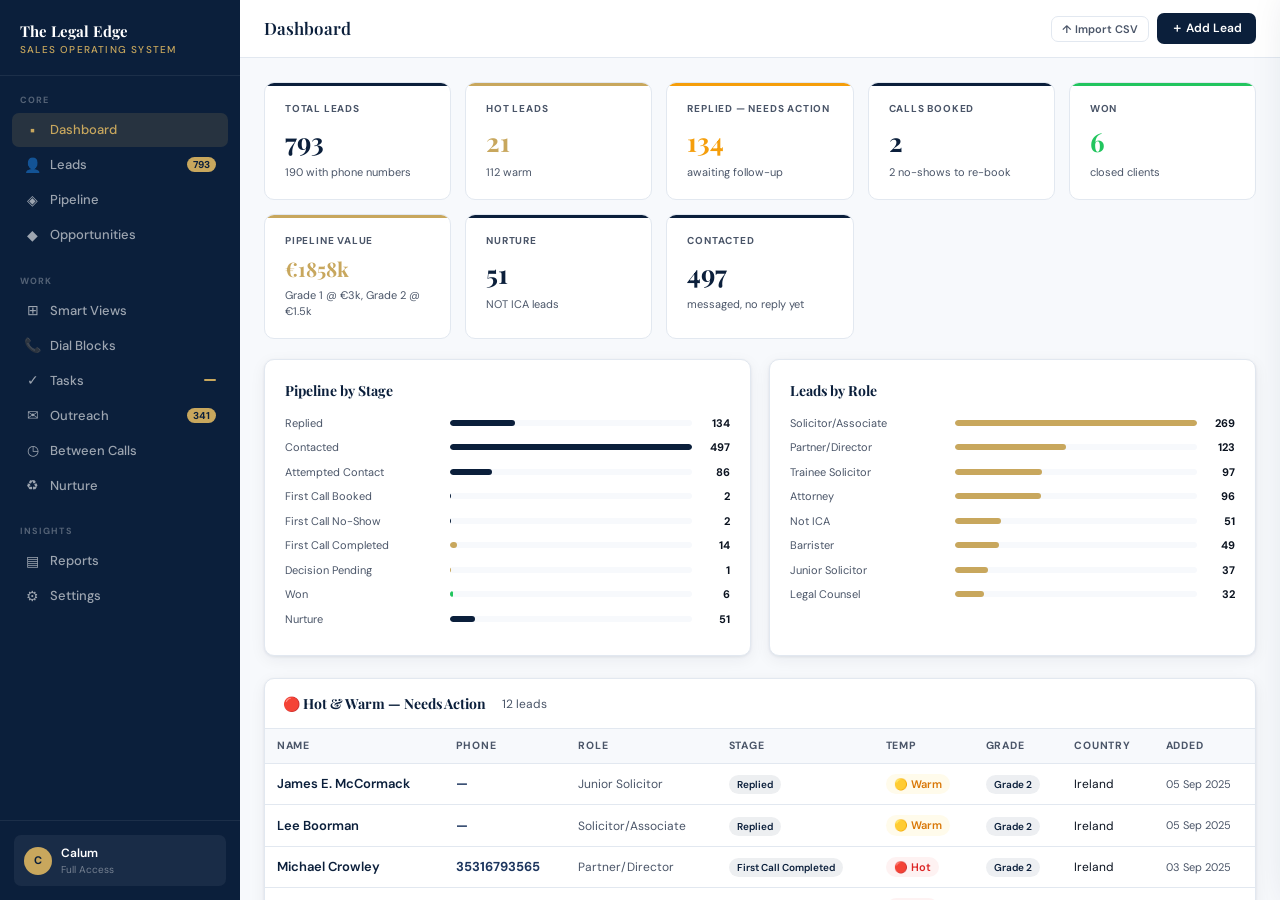
==== commit f73586f5: "Add secure Between Calls review hub and prospect resource" ====
--- a/CRM.html
+++ b/CRM.html
@@ -313,6 +313,7 @@
 .msg-event-date { color:var(--text2);font-size:11px;margin-top:1px; }
 
 </style>
+<link rel="stylesheet" href="assets/between-calls.css">
 </head>
 <body>
 <div id="app">
@@ -334,6 +335,7 @@
     <button class="nav-item" onclick="showPage('dialblocks')"><span class="nav-icon">📞</span>Dial Blocks</button>
     <button class="nav-item" onclick="showPage('tasks')"><span class="nav-icon">✓</span>Tasks<span class="nav-badge" id="badge-tasks">0</span></button>
     <button class="nav-item" onclick="showPage('outreach')"><span class="nav-icon">✉</span>Outreach<span class="nav-badge" id="badge-outreach"></span></button>
+    <button class="nav-item" onclick="showPage('between')"><span class="nav-icon">◷</span>Between Calls</button>
     <button class="nav-item" onclick="showPage('nurture')"><span class="nav-icon">♻</span>Nurture</button>
   </div>
   <div class="sidebar-section">
@@ -519,6 +521,7 @@
     </div>
 
     <!-- REPORTS -->
+    <div class="page" id="page-between" aria-label="Between Calls"></div>
     <div class="page" id="page-reports">
       <div class="report-grid" id="report-grid"></div>
     </div>
@@ -1075,6 +1078,7 @@
   renderPage(name);
 }
 function renderPage(name){
+  if(name==='between') renderBetweenCalls();
   if(name==='dashboard') renderDashboard();
   else if(name==='leads'){initFilters();renderLeadsTable();}
   else if(name==='pipeline') renderPipeline();
@@ -1772,7 +1776,7 @@
       </div>`
     :'<span style="color:var(--text2);font-size:13px">No phone on record</span>';
   document.getElementById('dp-email').innerHTML=l.email?`<a href="mailto:${l.email}">${l.email}</a>`:'—';
-  document.getElementById('dp-linkedin').innerHTML=l.linkedin?`<a href="${l.linkedin.startsWith('http')?l.linkedin:'https://'+l.linkedin}" target="_blank">View Profile ↗</a>`:'—';
+  {const linkedinUrl=l.linkedin||l.linkedin_url||l.linkedinUrl||l.profileUrl||(l.data&&(l.data.linkedin||l.data.linkedin_url||l.data.linkedinUrl||l.data.profileUrl))||'';document.getElementById('dp-linkedin').innerHTML=linkedinUrl?`<a href="${linkedinUrl.startsWith('http')?linkedinUrl:'https://'+linkedinUrl}" target="_blank" rel="noopener" style="word-break:break-all">${linkedinUrl}</a>`:'—';}
   document.getElementById('dp-role').textContent=l.role||'—';
   document.getElementById('dp-leadtype').textContent=l.leadType||'—';
   document.getElementById('dp-grade').innerHTML=gradeBadge(l.grade);
@@ -2723,5 +2727,6 @@
   </div>
   <div class="dial-counter" id="dial-counter"></div>
 </div>
+<script src="assets/between-calls.js"></script>
 </body>
 </html>
--- a/assets/between-calls.css
+++ b/assets/between-calls.css
@@ -0,0 +1 @@
+#page-between{overflow:auto;padding:28px;max-width:1600px}.bc-header{display:flex;justify-content:space-between;align-items:center;gap:20px;margin-bottom:24px}.bc-header h1{font:38px Georgia,serif;margin:8px 0}.bc-header small,.bc-summary small,.bc-detail-head small{letter-spacing:1.5px;color:#876829}.bc-header p,.bc-method{color:#687080}.bc-toolbar{display:flex;gap:12px;align-items:end;flex-wrap:wrap;margin-bottom:16px}.bc-toolbar label{font-size:12px}.bc-toolbar select{display:block;padding:10px;border:1px solid #ddd;border-radius:8px;background:white}.bc-metrics{display:grid;grid-template-columns:repeat(4,1fr);gap:12px;margin:20px 0}.bc-metrics>div{border:1px solid #ddd5c7;background:#fff;padding:20px;border-radius:12px}.bc-metrics strong{display:block;font-size:27px;color:#10243a}.bc-metrics span{display:block;margin-top:8px;font-size:12px;color:#687080}.bc-layout{display:grid;grid-template-columns:minmax(250px,320px) minmax(0,1fr);gap:20px}.bc-call{display:block;width:100%;padding:18px;text-align:left;border:1px solid #ddd5c7;border-radius:10px;background:white;margin-bottom:9px;cursor:pointer}.bc-call.chosen{border-color:#ac8642;background:#faf6ee}.bc-call strong{display:block;font-size:16px}.bc-call span{display:block;font-size:12px;margin-top:8px;color:#687080}.bc-tag{color:#876829!important}.bc-detail{padding:28px;background:white;border:1px solid #ddd5c7;border-radius:14px;min-width:0}.bc-detail h2{font:30px Georgia,serif;margin:8px 0 20px}.bc-detail h3{font-size:17px;margin:25px 0 14px}.bc-detail p{line-height:1.6;overflow-wrap:anywhere}.bc-detail a{color:#876829}.bc-detail-head{display:flex;justify-content:space-between;gap:20px}.bc-summary{display:grid;grid-template-columns:1fr 1fr;gap:15px;margin-top:20px}.bc-summary>div,.bc-resource{padding:16px;border-radius:8px;background:#f6f6f3}.bc-detail blockquote{margin:10px 0;padding:16px;border-left:3px solid #b8985a;background:#faf8f3}.bc-detail blockquote p{margin-bottom:0}.bc-alert{padding:14px;background:#fff1dc;border-radius:8px;color:#6b4512}.bc-detail label,.bc-auth label{display:block;font-size:13px;margin:14px 0}.bc-detail input,.bc-detail textarea,.bc-auth input{display:block;width:100%;box-sizing:border-box;border:1px solid #d2d7dc;border-radius:8px;padding:12px;font:inherit;margin-top:7px}.bc-actions{display:flex;gap:8px;flex-wrap:wrap}.bc-auth{padding:20px;background:#fff;border:1px solid #ddd;border-radius:10px;max-width:550px}.bc-method{font-size:11px;margin-top:20px}#page-between button:disabled{opacity:.45;cursor:not-allowed}.bc-empty{padding:20px}.bc-detail li{margin-bottom:10px} @media(max-width:800px){#page-between{padding:16px}.bc-layout{grid-template-columns:1fr}.bc-list{max-height:260px;overflow:auto}.bc-metrics{grid-template-columns:1fr 1fr}.bc-header{align-items:start;flex-direction:column}.bc-detail{padding:18px}.bc-summary{grid-template-columns:1fr}.bc-detail-head{flex-direction:column}.bc-header h1{font-size:30px}}
